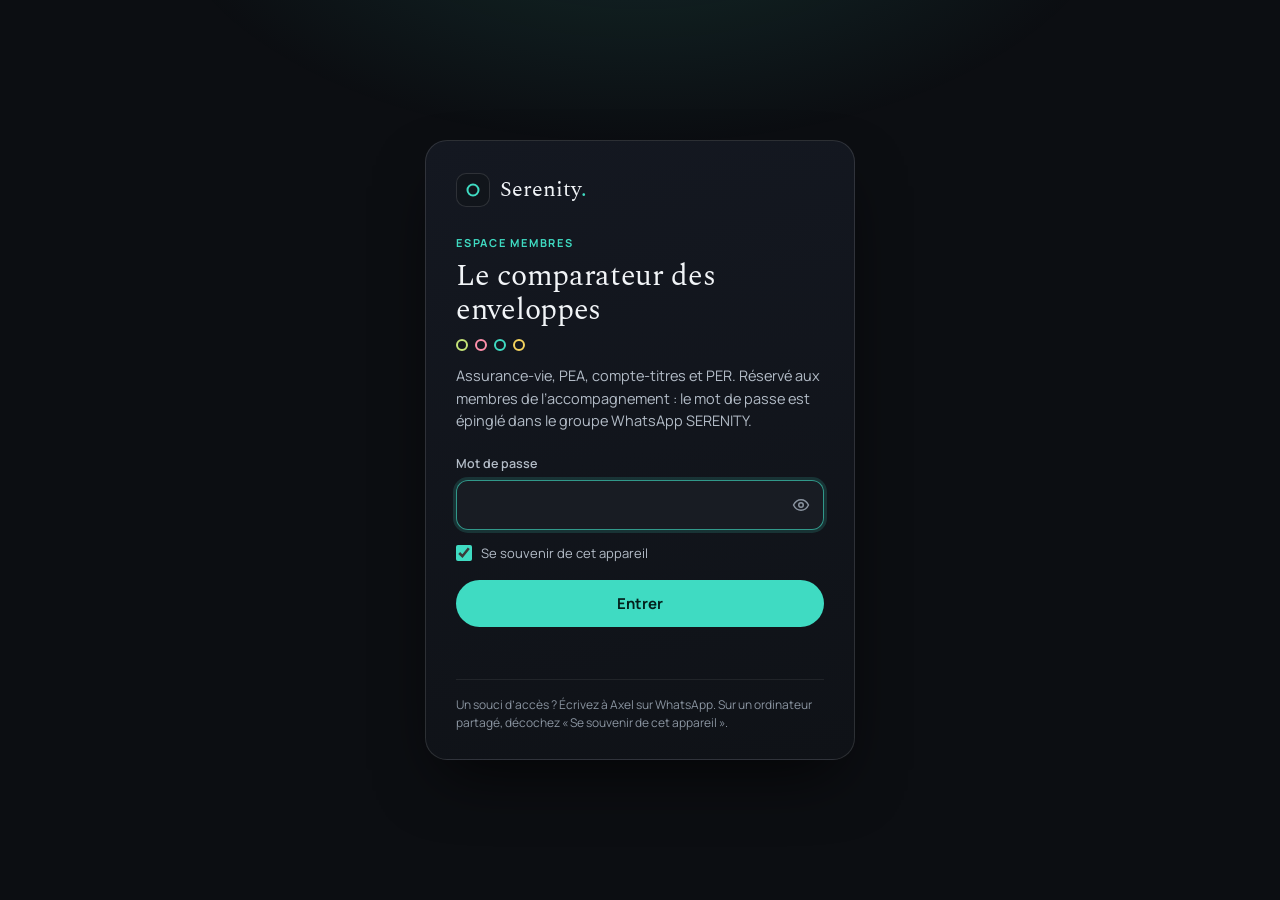
==== membres/index.html @ 097f5b49 "Ajoute l'espace membres : comparateur des enveloppes chiffré - Page /membres/ : comparateur AV, PEA," ====
<!DOCTYPE html>
<html lang="fr">
<head>
<meta charset="utf-8">
<meta name="viewport" content="width=device-width, initial-scale=1, viewport-fit=cover">
<meta name="robots" content="noindex, nofollow">
<meta name="referrer" content="no-referrer">
<title>Espace membres SERENITY</title>
<link rel="preconnect" href="https://fonts.googleapis.com">
<link rel="preconnect" href="https://fonts.gstatic.com" crossorigin>
<link rel="stylesheet" href="https://fonts.googleapis.com/css2?family=Spectral:wght@300;400&family=Manrope:wght@500;600;700&display=swap">
<style>
*{box-sizing:border-box}
html,body{margin:0}
body{background:#0C0E12;color:#F1F4F7;font-family:'Manrope',system-ui,-apple-system,'Segoe UI',sans-serif;-webkit-font-smoothing:antialiased;min-height:100vh;display:grid;place-items:center;padding:24px 16px;color-scheme:dark}
body::before{content:"";position:fixed;inset:0;pointer-events:none;background:radial-gradient(700px 380px at 50% -120px,rgba(63,219,194,.14),transparent 70%)}
.gate{position:relative;width:100%;max-width:430px;background:linear-gradient(168deg,#141821,#0f1217);border:1px solid rgba(255,255,255,.12);border-radius:22px;padding:32px 30px 26px;box-shadow:0 28px 64px -18px rgba(0,0,0,.72)}
.brand{display:flex;align-items:center;gap:10px;margin-bottom:28px}
.mark{width:34px;height:34px;border-radius:10px;border:1px solid rgba(255,255,255,.12);background:#11151b;display:grid;place-items:center}
.word{font-family:'Spectral',Georgia,serif;font-size:22px;line-height:1}
.word i{font-style:normal;color:#3FDBC2}
.eyebrow{font-size:11px;letter-spacing:.16em;text-transform:uppercase;color:#3FDBC2;font-weight:700;margin:0}
h1{font-family:'Spectral',Georgia,serif;font-weight:400;font-size:30px;line-height:1.12;margin:10px 0 12px;letter-spacing:-.01em}
.rings{display:flex;gap:7px;margin:0 0 14px}
.rings span{width:12px;height:12px;border-radius:50%;border:2.5px solid var(--c)}
.lead{color:#B3BCC7;font-size:14.5px;line-height:1.55;margin:0 0 22px}
label.l{display:block;font-size:12.5px;font-weight:600;color:#B3BCC7;margin-bottom:8px}
.field{display:flex;align-items:center;background:#181C23;border:1px solid rgba(255,255,255,.14);border-radius:12px;transition:border-color .2s}
.field:focus-within{border-color:rgba(63,219,194,.65);outline:3px solid rgba(63,219,194,.16)}
.field input{flex:1;min-width:0;background:transparent;border:0;outline:0;color:#F1F4F7;font:inherit;font-size:16px;padding:13px 14px}
.eye{background:transparent;border:0;color:#8A94A0;padding:0 13px;cursor:pointer;height:46px;display:grid;place-items:center}
.eye:hover{color:#F1F4F7}
.remember{display:flex;align-items:center;gap:9px;font-size:13px;color:#B3BCC7;margin:14px 0 18px;cursor:pointer}
.remember input{width:16px;height:16px;accent-color:#3FDBC2;margin:0}
.go{width:100%;border:0;border-radius:999px;padding:13px 18px;background:#3FDBC2;color:#04201C;font:inherit;font-weight:700;font-size:15px;cursor:pointer;transition:background .2s}
.go:hover{background:#5FE9D2}
.go[disabled]{opacity:.7;cursor:progress}
.msg{min-height:20px;margin:12px 0 0;font-size:13px;line-height:1.45;color:#E8A24D}
.foot{margin:20px 0 0;padding-top:16px;border-top:1px solid rgba(255,255,255,.07);font-size:12px;color:#8A94A0;line-height:1.55}
.checking .gate{visibility:hidden}
:focus-visible{outline:2px solid #3FDBC2;outline-offset:2px}
</style>
</head>
<body class="checking">
<main class="gate">
  <div class="brand">
    <span class="mark" aria-hidden="true"><svg width="16" height="16" viewBox="0 0 16 16"><circle cx="8" cy="8" r="5.5" fill="none" stroke="#3FDBC2" stroke-width="2"/></svg></span>
    <span class="word">Serenity<i>.</i></span>
  </div>
  <p class="eyebrow">Espace membres</p>
  <h1>Le comparateur des enveloppes</h1>
  <div class="rings" aria-hidden="true"><span style="--c:#C5E478"></span><span style="--c:#FF8FAB"></span><span style="--c:#3FDBC2"></span><span style="--c:#F4D35E"></span></div>
  <p class="lead">Assurance-vie, PEA, compte-titres et PER. Réservé aux membres de l’accompagnement : le mot de passe est épinglé dans le groupe WhatsApp SERENITY.</p>
  <form id="f" autocomplete="on">
    <label class="l" for="pw">Mot de passe</label>
    <div class="field">
      <input id="pw" name="password" type="password" autocomplete="current-password" autocapitalize="none" autocorrect="off" spellcheck="false" required>
      <button class="eye" type="button" id="eye" aria-label="Afficher le mot de passe" aria-pressed="false">
        <svg viewBox="0 0 24 24" width="18" height="18" fill="none" stroke="currentColor" stroke-width="2" stroke-linecap="round" stroke-linejoin="round" aria-hidden="true"><path d="M2 12s3.5-7 10-7 10 7 10 7-3.5 7-10 7S2 12 2 12z"/><circle cx="12" cy="12" r="3"/></svg>
      </button>
    </div>
    <label class="remember"><input type="checkbox" id="rm" checked> Se souvenir de cet appareil</label>
    <button class="go" type="submit" id="go">Entrer</button>
    <p class="msg" id="msg" role="alert"></p>
  </form>
  <p class="foot">Un souci d’accès ? Écrivez à Axel sur WhatsApp. Sur un ordinateur partagé, décochez « Se souvenir de cet appareil ».</p>
</main>
<noscript><p style="position:fixed;bottom:16px;left:0;right:0;text-align:center;color:#E8A24D">JavaScript est nécessaire pour ouvrir l’espace membres.</p></noscript>
<script>
(function(){
  'use strict';
  var P = {"v":1,"iter":600000,"sel":"5DaAMk8aO4uCCkvEJFA7iA==","iv":"RB2NqTDKgsDkIyezCPJ0jA==","ct":"RuHSq4WbTptw+eWfWsAK11d0Euup6Oir4bk/Sxf/VLcr569aPmB0bTHd2XBgs4OvqSt5zE6EOWfti2SpskV2uwPy6XHOoOa1xtPbBT3K4w5jRVbJaffzIB7228fhu2pF5ziCXZxakfgEfwG1X6KzpAgzXUJ4dYA3MFj4ZUPvCZHgn/JTZsesyW5kzti2YqrEf8umUwm61n+XqA8tCNPA5R8lfz+fCI1l4+9lE3WyNEuuyAm7S0EfkT+f455DXMNYPLo63+kWxil/09F3XChFRFMsREwcWwasTymoRhZ3auqNKNyz2Uu+r6LI8agUHpbWjQ4ArXUskELGFyNOc+mWCzDxUSzviYsg1qlKXr+VkiLE9rsAEIcRaF+VYJTqs6DrRvDAgMzzcFRrsV9oAA88ZMTLwks/N1Oo3NFgdci/8XRIOXfNhG7+Z/U6SISjkKy3/aUDJ8sjnmTkhJ570wtw9iDfu7XZxTBrkju84RMmN/rpd153l09yu7Xu/Kz4hAXe3QUqAxGlYpdDj0CpnS3Yd0510wrtRC9ly7MP7p6qdB7A8ecuyLqRE/LO/eu3kGCo7sVwFyNxPi8xhfshIbW56Sl/9ROB5BDmNVCnRqvsm67ctvEqTeJtyt6K48dfPzTK/WAlfhsHXu4N94kOWgJEAtYy/d8+jJi2xX7CLUilGt4S2TVPgq5olpx0JV1vqmFJnDd+K/OQvmlEfSVyF+eAO5PlD/VzpwY7dC74aux9ZN7c+luD76SPn59c357A7HShBZl64f9GVuE0rEFw3y0dkcX/DYhTq0HQKNHR9C+ftGMigTDj1hiW8ytL7tURtTwzaAEuZ7d78pViU29aIYYmLu9DZxqGxZG3Sltv/x6+FDzxM8ztuFe6YchbVoRmo1b7OYLitS73cvh/vsO2sPAwiprM9iFcRU/OThHfAZVX8pX013+anWOHMRMWfeq477flP+wvo0NmyIuZLm/+O//n7KxJU3dJYw3C/+O4h3UxMUuHrLd5JfO0VGlhEo9E7HzzcaT8DLoKtTyIKZyP4vyBmxYwuZXIgWHplJ/phIlMy9fZJigA9GdxjL1bBTP+Ecv3WvE1o26yUI2xFzrzTCE2nWrNpRMxn263sI4cvmhXt9lKnxQRQ5Cdhk+UOzp3VFYm+BP0ukm1x+j3d5LCRwxqB4byZKcHI0AQczkBXCBTk2sbnbZBAS1bdNvgkhvj9qbiI+nROwDIJ8K7slV0cQL1orq//oMoNxsYA0ZZKMFt7reN2bdPbfT+7G4+YBKN0d/uUQ2rT3CIgc8L/OV6r0KxqJl6beN3qUg9LQ1JGP4VStmUrMlrlMxrwi0jqOVPTFvDGfl3vJyo4aEexE9pC5ZcoAnWChZhzKBF3NyKWDxcH45QmBvQ33B/kzWxgMVIzezUYjC1nkRoYnNTKkSerL9/IK3eQDhGcss/8sVuPTVGP8nnUBVTUXVfj0nDQys7lAP/zXst/jE3VcYwsHil6gppqcHZuXe+uXo9e6fqwwmH2yLmYea47OhfCqxdk1urJ7iOl4mT8irdeJlK/adxFTWkhZcpvXhZ0H5JxdCXC6KvsEBhSiCo5FAcMG1YY7ZN7FQQUZcU01Z3hkX0ma1ahe/s6RzlMy+jkf6peJ9CbM2/[base64]/Kh6J0REZQdjqgsD0WWB4B85N74TGIlNW6+1S9zJ94M1t/briAUVW0Nwguu9jFQJofdThszf7IV5TWmwpc2+s2uQyvLhZ9hkXalVEEa7BDivJYTtpChlHX6EkjvRkYUeLB8xhkOXcHI8ANQAZGMCK142G6guChxrHzX7HORwumSJ6sVbddFVOeR2R1k9Mu4jP2uDojGKaT5iZVxAIShBDUbFi8hHVIEvzAPCOjQnL/pOnadBygMPcv11uIhLZq3lfyMugd1tDQKR1MJEsZRhAq7mw96f+qNYuWuWBYvhVBOqwWW8GK82/M79T7fGc+bC7RSk+fCdtHckJ8JtJuTdAmaKeIahJQkZl6yFG86UO86HmbDrIYoySWmV0xv1VPDAydYRIukICYsA93NeFzeVC6A/bhHPgBmGKO/VdiVrK/F8F5YMSXydgmkw6lHGJToQr9N7H2ub62XaNNXFW4+eRPnOs9HFZ3EL6hVNrrQe8EpqYniomQ2tx/aVRCdaX5PjdONAnw27bCcEV5gygjlRT3ahy9PKaXkFF8V8MbRkl17CqbfVr3L71uQ5CFWehimthZuwjUKt6zupdQVeM3vZD6jyWqudJbM0wTo767nbjh1/QG0Aj/PCzY00YfIdSvImcmXMY8EM4F6NSdfUQiHp2p0Ohx1gSqJewZYlZh18BltCLxX0CFMpA+zG0LJh75vE9D+Ov4BLT60yaKFj89FnqJpWiu1OhZvVM+hU18+8jZiUTR9kh8h7s3p+k33CT4XV/cJZGzy+p3C1QCmvtP8a+g0b5E6kdJeoq8MHDoEuz9vpVIOXf36aQVbewrsROs1+zTihQQ+ef1bQyI5zXRRyZYVgUeaCbZA88QE22oDP97zTHgUT1SjlyCHY8fsrTZI0pQwgPlAwDyw/BtMxTdl3HyL6IGGeamk+rTu5ASmuHd6GZFdPfvHB7KdXrNSTjb5zRu9jieDnend3y9pT+w1BaD3RRQ0BqOCFGPsrVIlMjHQfM0/92iXLA6CxxQClIAO3gEBOfsQ48bfVFd0+31CLjBSTyPaxthLGm5F82JYE7JE9nxKEIf8MMC435dIUDYreHXWYOWUgKLRFsorg+xaZOuOkcASR4uLWkvTQNHIWCunetewyR2gFGA8vSW4xO3/uXkbOpvfUB9wdSo72pG9oTQat1cT+bZFPgSp8xwtN3gjYWXlZ6oHdNjUcgbRnf3iuGWnwAxh1d/yGv8TRbKWPpYkGO6hAGORvfoe1RzrCYsYk6zZHrJH05zYpY3SjBj81P/VLXOep6YItA/[base64]/OVXm3e3xBgAb0A+LyFZazJFMmw/JC5/uBMcQgFiXGQTvRhz1tmnJPslPDp/JENVWrgh0y7/ciGae2r3a6W0MaL24Dqxx4mG4e9cQ+h0f+Q3znn5mVdXUH3VpJqcBYcrIyLCWXRHz4z4bG/8eA4IOluW2YUgiur6bxy2lifqOSvKP1msZp2jmErnRddnoMxzx8gr/n+/35Qae/4DXCEdLyoOJg9bcTUsR6e2e3HH53AjC251ZdowhzFSj5o5duddAye442vWg+LZWZ/XaJ6WAQUPEWAFgLXEe+h0T+9JVnTglpdeVZr7zkwhZSQdtbFfEBgAi4UOyAzjKzqCiVHjU9wi/[base64]/ys+HWbS2PjmtF+9v9V0IzLbdjXKKOly0iZ4CN2ZN+A2zUPJDS65to7QHKzMgJ1DHimw3ug4KGLQ6Hl2xBfcBcEQEZWK5auTfBh1FhqK9kC7j7K7xZSL6sENPMXdCdHgyqHdvmUP6No+6YI9mVTCTXITpuFp2/h7kzLNEoYOb/Da+2sA6Mzm1AxbnXU0f/[base64]/29GZVTrnNbuwKG7N716MgXOYroXKo7lQqxVSLzfwCHCuuenls/dCb8tB385rVN/TfxzbPuyOcMWn09Hj+sEcx8JF38LAfjdk0ZhjDGzE7CrHIeI3PAnGCWlZ7Sd2n9f6RgA6NSt/TgL0KhziBGHlEYF5RqIFpfTzHWcr3ZZ71iFFhF6fTz7eLnz9IZF40XQZLXYUBmsSshBZBpQK7q6jhydZL4LWG345yfDgAad63445P3LBzIwzvZ5jX+zHRwfMcO37N+7kraInFZIgv5znc06i84kL2TiiYZBordOTtfEVHAJMCoYt9baBZn9xKYsny/XrxfAHvswb0SrzYupwi+AWdvRtpT7Va/[base64]/Qv8pfZyCxWo8ekOPxKs+wJx/ySmYMNvSH8hmZqap3wWI1lYsUAAEtlIX8i23CDTJCkAYKplFfqZ4LtSy03gsTbaaf5V6xsYVnUgS9O8Gjzwb5q07Nj2NMxUNTGuDr5uwu6tXUoSEa88zayv4zHkjX3DvvGPDseYzimT0Rqm/wn6tKLlxV1KiY1ZIZxYInE6LITS16Cbh1kRMjlWbcM8y1/1q/90rVdhMcDKd+GVy5CBbEDgGdbJquJNI6Kj2LmuwjkmYjzw7ukuFJnf9Tc3HgFZSJeYYdsgX+3iGDn+INoRDTeHQBYkHO+uQH25/cy3jAfIocE40t6bgl9W1VoL4uvMYWnBX2C700qLVaJ0xAw1NHKndB4xqgQmejMzQxzgK0cs9qvadZcOe9qfTn31g3IxZOvBOeF0DejwStNc5+tmeDLSDQgCd+cz+5iJI9ZCZQgjpbUWGwr/QT0NyNAqUgmi4u7FyPP6RLL/lqbSpk0IwAUzvuMBjn4R0W+X0q4xNtvWVdwgss2k7WO2cNyglt/xVAKkFHehkPvNNzwp5NUXwrDePnPGhMBCT9TdQn0T3HsNEIm0xmdj7jgskmSOV2DjzBtDU0qo/872aOwH1RfeZpxhXXXukgDsmukNAosmKAZOUL9t9Bc69W7kDs0tWRi+0Is/EG9EHmEIcxOMHCkCxxsnknTOQ7elIcyfVSGCfdVJC/9kiKdFyzuvP6ppeqvJqjVh05HgYMaBqe1RSmoISk4nYx3FSkPjBYCSb+lMTcFZlS/cRSxEce3EfwS4Ouj4emqWjjtgf7rofqa6hXeCWKueaQwilh8u7izP0WE0AQx21cHb5PBw0rHQfS3+eJDcMMYCxwXp5Ft5xyGIITCceuk7aTmcOOswaQTU1tp2isUuG7nPJZ+kyPtE7BOUmxL2F/o9q2mZ6ot0C6SBiBKsBQ1flZeJRODcgeLE6ysoe5cOtRIXHHOGYfB8p4zgyTsERdG2Yxxj1KtJjCgkh8IRv6lwWzY8FB0QyeTxZAGre92wLMXV2Hob/D9skYug80QLyMqRl3hW6TMVVW+PJyihNYwHQho+fmYeJOOCWbOXMMHqRBzgxAwa6NRRZ8Jbe/O8KsJUvCYVxaBAZG1UzByAvucogSdrMSWzJYPX9FTpZPoMqpFn1L1yeUCe3SjLGwB5y3kD3Un1gXsMLvxy6jd+a2+3A1OVIExaHSvA4zaAmT/mCB5frGwTCt/Nqm11oEJBoFxyfJb+OgD2owuc2Udub9MriumGbPYFDiYU7WO4iqqSSQnz5BFINfn3LtPiYbkueH1nr2rMZLyBz7M2jOzlhzAKk8rpAe9e810afU/YoNSz1Fp4xeJZU8hgtriPxIyZqMb321NkcOAq3dHOjEeh+3gIx/eoaLyom0lHIJR8UrNIvP9rBY9MRn0hvbsTSvi4Xb+hEfnaBhkoJF97iChzGKidTSErujsBKhMWr9vw+PhvovVCY+wIxlBZm91wfWVUToDuOC+PgQ7jlS6iu76jPXkaWI1kjKpDniekrvL6+mICcoenvh3fNkgeTf/poLEP4J4b9pYfojUSYhvfWtf0OsIu+BXYgMrU9ERa69Nme8qr6E4MqVF4zUM/4QgQ/yttQDCov6ejAD4E/Pm2IS+bjkFXd+In6sWvQGoVbHDki9QD6EUCkpg8oYxaws3UYnAqKBUyM0KDg29uqvylk/bJBb2m8S+cARjufsJsGAfZrAoIJCWWgqEkYgn8PB5gp9dLL0YYsf7DgfmDcq9EHaRdGq8sCMUxSVcwlffLjL1HHyCTr9KrycesV9LDV/4x0CAxYQwf+2caxih1i5h6r9pQfiPJGAa5sWP5QRgkOJgDfw1QqTCEbJbiGVBgBHHYO/zw2FgPIbL4gIrW5iEcBhRDnRXDXdaVY6i4t0DbBAB4r04UqnwEN/38IJjxpWhbLxmkm3WP1ByzV6GCE2/0r+aeI8LYfmpHN1wJB03OL31uf8lwVHYpybaaoCn9b7Og4Bwxil2ROSIG+8Nwbx75Pr0dpba4/QA9oZa/EtVeIVRoZYI5caoL6c4JZNHnSRjQ4ln1psGwlVJmTUbdPfmVri59Y6KUH//G4JI2FvQD/[base64]/wNoC3OSjP1inuAk8vLMVDCGKBSma6V57P/nyu6tItdSKPvwioWLeyQ9MuNAmiwM/0ejqvBArQB0q6hf0rL3V1hqKJNuAdKLnLtKUjS9cXPo9b1lXvABzLyfVKwLCFUrt0wHIp5Iu341ESqAqh42EZwvAbGyy4Ld8Rhmv8OKwF4IjH4wAqnCXMuyZvI5POo0QEQqQDXnLZ1jaLn/GYsGRnNoOK0UhFxHECbLWFO7XYlKXN2oejVLonRk8t/aL8m5rjXshRxaEge0WU3Qumta+cp0+bj8FjFTKUR/JDKQxr7TTrItIPRC1sqW4rG4Kzu267dhlq9yXd/yx4ZULgjqPFV0007dO4t2KW6Ihdbby0t9hSYAp6K+CUPogL2EPDohQcIzFGV0b9w4WyMGD2EOZC0vgjHTdDfCJpkU2FxMfHfmnUN1I/96hu7ZgCePi6ad/[base64]/9gUtly4lMk/2RtENK9flg0Zue1+79EmZXcc5r9X8EW6vhWZ8OsooSOMOGNowxwwd3jM102U8x0l9D6+KxwDUCOhMir5nNvRVBaB1jx345klPshTFafrJru0PadVEcfjhn9jOjwwm4D52KdOl2+zJQ9xs4N/hPUr5WFfuNmvYgdBQ+Q8encyEU5luGS+LvTO9DBDiUKjyL3PI5a+4pKCEcWT8LkWOIMdeuOqQoKP+PaLxCnNr98LBXCZt32VaN9/Pqj0vIELVW3eFVw8G8M2UErQ/lBE4vI+tnD6leuPYorMnd0ujphdrhj5IpV3WemtnmwZOJe2zxL/9UpRB8daRvkOf1NH7UtL7aNWzfE1gdtMCAujaqf6/YX9T5puYIcMWh76mhern/yIvkJTEDtyw7A+ZFzcW6A1jC8hCbFEMJDLXLIgQ4s91+2iGD+qZKNTXAQhS070vpFw9CYADw46qBAwSo2pXMcsNYAKpwbzkf0udb+8asQ7kJcxhYAcFZ/Pe4rnSG80+rlIR/FzDroNMiXhyiKwNvc71OJ4j33NzzRSWqv3odFuvxeP0ezofRZYIEns7hkOjfr4Wn4aSq9tvlLNpmDOSHt8KqQRj1H97Icdog1+BJzgm0gM8d5RvXmMevZARuRKFhK8Y90R/zrK6/Gm9eOoUFIWms2hITjKnKfB4CCTToNWLYcPyQ8cyRI05oZ9zfqjjgSOtt5lkNIseyeh+Wxs4WUvLlearIapOE5GdC616TwfWViSFspzvaRFzV6myFusynHXrPCYYo4DullP4/o3rWMARObFeTUceaKG0GBnfSO4Exi3Ahvhc96szwplgn1vJxUgx0rUObWQEJhgPxuCoQFq3PSVMUkFFxLwCIWpTlIWpnAJAEYXYbuXryjPAGeZS114CGZ7Bpu9ErlOxkopDB/8pCx4wbgIvct9w/Tu96eu20/1t4KgjskgDkdtYBXAhb+2fZmjNJ7BSy1vlIrIVQ3NC9CMHME4u0fTwycK+i1yHB9XNMHBtTfurA0Yq0hR+XoDhaUWcTU0GSOjtNaiR/TIQK9s9kwYCOjuWQV6e/IaJ7//fIN+SGHDccm5fmSosfRPKr6iJdv4MfIoKqFqerFkzISNmxig4sRwtNQwjvvUiRPZ/cn30buBL31UsgEJouFzltnItOJy2ndlnhX01exvqV7BtWZe3Y+yDouHHv+fDTHFc0LoRASkxoI/Kdsr5cEos7E/l48PfeflEGKUEBbbLY/TP3kxt9kO7o7ZKKaKp9wVYUhw/oqkXIbYXDwdmWqKm4B8iCjtUJFGN9Tu4qhbFkOePEUbhVrHtwWQHwjtBZKP35e/a+n0BvpAqBP78uXUDsQovegN7cevcrLFQwg+yabkZxkdDaSIYWE3U5SlTFx3MUjp8ivInKmRezV4+h2OCLc1X4LXsranLjpatuTpcYLjTlLavA/XFBym6wVhTrzXwQuAp8dUp8DLhTiFWzOyFLg9ktUIJE1KOmUM8DzqJUwDt2E81YqF3Lo9qyd19DmGzKO8UObqUIheCM9nmBWEiy4/ifaoD0oyLtuaivqmsrnJyEamTliHj+r4WeJ0jZrctXDC71F/yHj2H6gvIbm+edBKidC9h9PHL/bHIWRZDWlk4j2Mq+StWRYyV1ZgNE4zJKPomq/PjIoDQEQvgcRCPUEU9kZi/DlPSETE0c0atMy1pmdNnf6wDu7sDjm/EF20e2HmWW9hs7/z1xfmQBMx0RXMuUXjvi/Zr5VMt7NPx1TKMOWN9BNYgbT2p/P8/75poLY6DkJIIs/p92z65V7IehGYbjTWhDRDPYlbuVQBy/25ut7+xvsC5rOijhLuGocGdBzLvQU5EFXCTKkbgMtFYHepvyHLAkTT6e3XEAKGdMTVF3ceG7EI2hNuYYTkN1SGCI7s2GN/ffwyiFledwKFBg6/XIEGQ1W012i6vFS74FDwi9TUcvKiVE03nQdipD32YMrM8yVQ39bkENG58n2D9eCyd/d4pIJDb2uh1a+L2SsahEAG6TaKa60eUXSWMJanbzbJ31Il9sT0GELEdMIGvFuL9U8HEFm2X38vvEuMMcGuD4sgswNSXpxS9ZNgxmN+2KBtacq5vsJFchawh1Hn92n/AKrYRbS9Ts1gpfDVi6eQ3ARjfxuQsayyguDx/od2d8MHDuRTB8EtyD0U6siAYvr8RUHpXVhknGjztxpfDJN+0RyahkNkLCYHsdQefklwCQfZIaq7k7P/8Z+/50U7pnEs+ryGExeWVt5LLUs3W1erYtaQdd0nd/dkQfTur9+vAfiCpMIvpq2jwWhz+BWG4Zp0BXnm9Cl+XTstBJpTF32ipOVqeq4xrK5Oq61/Vq39sZKb+21mRae2i6cOq8gbolgqsKmbRt94+0YFfUDlV/ZmeKHpkPyRYZb/nMab3qM/HGuIAZk+Io9Tq0HyHZ2pDSRs9/S9iiOKRP9+37cLwapeknmlNBEcvZU0mdZZKTvxSPF7zGUFUelsUKFpzkrRWG6l88L7la6GpcJNwpwSz9lRw0PI+e9EvO9XskIEvlDsJqwyUYxbx3qi2TMZO/srSp+wblztQ2Dmna+2xpvUqtI+36ioL88jTeSw5tyKfobW/Njd8T5V399O/zjMCMei/KDk8vtMIpYmBZ6CnEbtzUKFdoUJY+F6Zzm2eD/mIopZkEmw7jCDlmUKAxGn28ZEE3ineSb+GaEHX+aCz39SxE3KUdvi7NGURaZ0Acwxo+89QSLPb/[base64]/wEXNyWsEiXua3FzUC4zErzUHBz08pd0Mw0dTls65BnV/YaV0cYcBIGngctmxHuV/287cxTxgb1qnP9cynNQeL+4lhT3q5iLqFuzGE35b5oFypGEY0lbDlfOhJcFX1c2crGRSjNXIHjc7vuAgQi2qmdwcfWqQnuIKZyzsCujCkPUtDsB7c+LxGejorohoVfGzuZuYsU1+vAuvgCGwPgoX3VaPsWApNL+/YvdkUtO+EAzULjZdbKPDkDGmYEpceckhGgNkFdJg7f7AHqESUdBTs3YI5QeeHpOal7ctZ2CpA3/lLTs276ObuSDxu/LW8PP3m6t62FPD4/uCV4WBq/w8GKqbi1oabMITJBoxH6NjD7LwznYnCCLzDIG1z4vCsLfpnOFT/fgxCTWH1X8g7lAiog09haVT8Hdr7sUWCnCgGn4OeJl3vP/m/PQYrBKdTa3A32f/[base64]/gobXwy/4OUrVUqF3BqziSqac6d+MyJ2c8jhZMvnD+sZZeOR1NKXE8gepQTbCCkvfvDATTAyLzXHDj+zv3uvF/AT6Batnye4KLYTUiia+JlmoFreZbILD0PUk/gCL61q82pmU8uCFVBq3Pfwh2jmhJWnHgnUryY9F8Rmc4FXhCrE+ve05PGYReyYsSmG4FuakdovcFBYfJyE7NUC8w5LX0xP8M6TpZVFOLYLvBzO7MntTlbmpCvt/guGyQSz+2xSameb3S3j2J4P84x6GW7gTX9te2hvHKEubYcAiPimoR0k71LLRv8qPnvMmE3mp6es4w+GL8EhE20oxk8FzJim45BN6A28PszA/gSVyR1mZOrGn2mgTU/FhJ7NqmofSbGSDUJW5XMNjGfwEnh1aFiIF1E6ekuYWXlRmTtMUP+R3pN0nwU5MTG/Vef1qQPUV1PnSeBD2lcwATslgC3NohsviVcV5nBPO/[base64]/tWOT44FPanhsE/lWXEsoSVpOAcugExRFLvtTxyVZGKW6HNw30f0qLnalxDr3x2NsS4fFisfCw9FJd8pxBnTSO0lKfhnhMGO8AcKDPPNroUQT3zl6766lLOIUEXKgYEODpGVq/QE0U9Y3BKbhgdmOtyWXE8j0J84ObueP75dz2m5K1bRmpKDOxwSOkPNCNTVYczKsleUbQXdrOECecQqF5GqfILFA5IQO0QyLXPJ/OdXIGoQcVruKGJ8ldcXN3XtPNzCkw1qUwgDl/Ah5HBHuOxk9n0KwGym3Uc9XSAbN5UwA2T13JyWximShHQioce07189cpQEAXmGnVT3LC0wxoD9w11fgsnzeVp66yOMr+lqsWoWYQke8tfcO9v5AGa/Mch/YivP6MVCYZ9j3QvAahTPO1mS5++JO3O7+5cCSSBkZbeV04M2IcYWh+qspkuqclnuYkhmXmieo6THTIu/MJo/TAMTqYalrqLAlXCiFwa14y/6m4EcGKRNNQPzTX2BKmisQ9L3vbbrJ1tJunQVjRqFjgUBi+4gdlHKmmxK1hpIysR3yjpFelg7KeEsLEmN8ViVn2i0GndsKSqFPyVjmbhg8baJ4vOyuvCHalSKv/Ft3Y+4VUbm9ugE7PxYZ0TOoW5pyWjW59IDvX9r3mCSiXA8BAbUw07n4mO5lcqpfhVyhnctMRjgiTGvdKn6k0v4vPsQP1GnGO2DaWY4e5kOOYSgdXqhsOc8ElLhh3EGVo47E25//zdPtqUCswBbbjrvUareAl3QkSYtQ6NpaIX/[base64]/jh2GcRybug/9PvFXW9ucFKkAKopHNf7isPTcfTKU4EPF3UU9knPu3+bjc9BYHgeNHJUQ17VougjdTdfRdm+8ztQloMZaV98LsHFe4Tyj27ygIiIpPMtcykIAbCOsvRuVFxhH987ESb/P8J3XcbUIXcS0QruRC+ess18sHLDVlhNGGpFNAXQddjNU87TdEeFWbHKF287zPgf6hxqgCIz3RWfJ+nG/CjDMgokdNxBoAKxg8a9yA9ecy6F6jXxYNesA4/q/pfCat+o/IZ0fCJEtC3V0U79ihtA4pcOUwHydvJSxHzjExx9QxlD5OdwaJP5apPGSBQteLBsxfPwjiX25XB1kJJDLKB3PkWcSZXduY14Nkdr3j6pk1958uPgatrs45qi3SdgHvlJuE+pu+ma/nG9FxhKqoU6N0YXHRmrBPtX954fvmfkhG6frGOap42lRvufepwF0YMPhSTvSWS0AELVnN40EGG6GK9ODfnLRBv5uVRTDNlFBrZKpnDKHSGDFUVQkzWYUi7Uv/FEdq9KPcV34CX0v3n94ONJSxCO1DPxUXwj5HOu4JYV0jzIWRYqSuqzqOGrkZHfcr5u+EH9O9s+XFRrMh+vFEv+RZw0XJhBXpjRCm0j2IWjMeqjDHesYKNVEbUc50alEGzNoXsV6tbb/s1aKiVxo8DMD6UECwx7K+o8BUQJrvX+yXw1qOprB7CzGxctTZ6eS8bpwIiUXL60IdELr1J4EjvNBu4vTa+csg5tW6gdC7BsPNFb/[base64]/NET0t4KVjPVMvKXmMKAUBeRUhDqXaPvxCtu2lIF60Y6rNCpAmL7QWSHlfh7ABRmGWoK1WobtHxsSXO3udrWlbikqTNg+nccl9kRXvR0CzZCWfe+F4qP+Xeuh0zDgA4xvvNOtxBaC83MJZRujmfNvs4YOKikeHLAJZYi5rSK/rBQ0SrI8/[base64]/StfYfReMSUIG4es9yKnyeL8oyE4o7B6UlxSYRjiPHLdAuV9DA7rQSCoIi7dwDlgLTwj5Kox8zwWulEFjxV06+Qp6v6pFt9l/IipcZsrKZLlHmEF4qqR/Ru5ldRSYRzPLq4Xr3deJ0a8ZYYlYTQruakuZl7R6oSJt6QkTZpusSdGL5DS0+esxLZY/AGUZYI7zRktM3Ka+yL/[base64]/mH1Tw7S+UhSeSL6GEGft7JuWz9uvdq1VSa0sgbXOQX5RuQ5RDkpg560p7WspjOvG+hKxoKnTdhx1E+2JCzi5lmbhkYTt9l1Jz4T1K0QteiWWUZDByLB7u3R7Q/[base64]/x3rQsSpxBNO60bXz18iiBPAz6nsJsHU8uNNwtm/tU/t5TUgVJsRFd3IMNEOev2gSGd42GBBiX2bhZEgPJsleELp83J4PlLclwqdlPjHu0IndJ+A8U0tLPXGkCzg0BSOGFRB5m4fRsYi8qkDn78qXEncr2RIzVWnCG80cMzJ4eqCoK+KbZ55JsCY5KYCWBgQxp8e39xI9wHcy8ymKcIa234o2+urmBu9KNldseZfTQnefu//uRvSQS3dG3xkk0j1s2XxmqG76FuSJoiiDbzQD9dt5Gfs+0LKRrlActNkBjWbUNHt0ioZy6umdQ+V0wEdJVyz1K3ZiyvuN6WO36Zwv4YXm4rDJnJimQwwRSTIGn6OexuWz0udHYWk2JXe6iDLEk22un6x/3fXagQcrcdhZ67SoIQdaYBRk/bV278t9ok0k6zTGequsJdStYFbcqyzm4325kVG5fZX43O1mAnQ+Upq1gSNMT53G2P8P8FmnJ3aLVtPqatFJxWUsUEZE+Td9iNFxOLgQuTJgQOZSjhn8cwzp3JkIAeP2063VeeJQri4e8tvkkMir/LuCkAWn45eu5+0+L62KBZTsU7K8p4ovqnAkc+7LtFomwZaFNExfNXfA/8jMNXK0Wro4eicE6mPsy1sO/Teb//flrC5Fu7XzTW2D7cR+urP0crrDduwHErf8p1Yssiu86kgiNzEPUYpvUQEXAcmQZM07nfod5pV9JNHbFoNyq0zJ5C4+fADbrcmothga/3dTHmHumk7+NcvUtgBHB9wEdMO4RCPHA2Nd/5Io2Ar0qfTk73pbG0hGvXAT4GbooVGO3nZ2AA6wFiKFlw4/MNJaUFcWXp//yTCosPYGhWkp9X7wxqyRsOEjpMNzvBHzNhjV+AEz7EInrGLCnzHnmVYbHmMcY+0DPYi5VXf58dfG3Nd6vEbZLy+KjNoNQkVeIKNHDN0Y9jZ4QxPCoPCSEvlUpMH3Jo33pVqL+jzW7hPmSTV4WbJ/7C5soO7YbazjNBtF115sg79H2sAVUH1F2gOXgS7dwxyuGFttNLCJiyl59SLWcV9xcZL9PIJBvwLCrw4sqHTBHT7t5ec1O4qd6eEDyGi+SrKs2h/L+AN9+mKgZ9Y77pRKMdKTinixNOHwF+HyRIobkArv5DyaASoQAkTUvJxCYDjDMYmnF00stME80Bx5Iz1oitLXDdm/kwENym7gHw4kQSYI1J3Jt/H+4Aj43CTzQu5UQIWixQdfPsSRd4u6ndLn3Hui+twuZgoFvDE/x6u8Q6yOCB7V0EGHQ4otBXIRDW1Udyqj83eFlxmGWEJY7ftbeGGVuzDMj4Zr1SlUFoLlDNV+vCt2MR0ZU0dDLz6QOgc/acjFMSA8DNzBse9UeGsb1lQ7wvyLvlX/kSparn7/FlZ8VPfCg4GE3PPkPM89LoXDnm+Y+4ZitcVl8hgVOnMk+/HCLauhVVhAW7xf647ZAnFD7vosCl6TnBD7Q054h5d/aqd3vSJmWVIMhUSTTWs2bGKCU2SYwMizTmed3+CdBR4a+u+1MyPH81ISB2AjX7i6b4WnQi5urJXEDGYmGpbPr9dyJ/p425o3TVHPcYMocfYl/fjqITSCQQc081kRA6UzQx8lr2ZQUFMRtUa0Z1GvCVVQ84AosOMWYHdwfQAiRaaXxthuzywYIhaK2u/UfGWhrRN6/TXIL762EtWI2AfQlMCwvxhYT+lG9j2C5XBPpjwG/[base64]/+J+pUenO66pFspBL7yM+nqKblIrUXZBwXFKqdrx6qBEaViqbQIy0jWY0xKGbZ3/[base64]/xNgccne/vET7rLXKPj0sFdXYxmKR8dkbsZxBhqEGrTLsabFObHVoqcX9dcbWWZfaAhrJqsMiqKpU7ZU8YugOmyXj6te224iNEiWk+git0ba+BdayIxgz4NYXaAAaYE7f09THIwalQQ/lktlAC+5clz/ESZy8+pFZYop/N7YaAZmPNIomEI+c3HufVwwfrZFEpE5TnRSq7YYQphasjA6DVBVefSG855vrJ8uAe8olK9Cki3RLjM3yvElvmm6ku6laSlsifjZUEnYGuGkkk8KKUiqNiCJdBpcpE/NLvHkuOhioyb5Wgj4ZhSO12DqL+TXnZu60LeYe8gYrqhoSdXtiSbsHH2kyTNCvs0QmvxJ8/f6G6gik6HSYu9lSyB2i4PwObNkma64oz+nbIsbixTT3zC0SL4sPInJJhd/aOFmsEHbrYuCYhjrVaMil9O/Uj420kE5GSqfzURPhTPEtUFlbRZXUrs+IsxGAdIOLGx2d7S7TYS/OdigelsHRzf7y5KZ+9rAnVO5DcRiBGJSq0w3IrcPqVjmH8I4D2SIqz5nQYs3UtqO3/gL+msa7WNtrWRLdjVTEytg0enZDwgmFMEdP4HlDM+yCnEePgqmHLHw++nP/ZGYKMpY/4Xm4U/mG2Jm7qBUMsB5bsxxHUhy1gNhI0uNrb/ZVTDRRSOFU08R+LARgFpDoSlCfHjK8FsVGKQSH973f9Io5tVUoyhXBDKyXIsI6tje/AoRXEzOGvoqoHK7pGqOV3Twt22C12iu/2CSQkcjt/bkw9SwUwgUVcA4FPzRD5Uv5KqFLkhzS/[base64]/Rb6B7mYhMj0IsWwYpDVP5UcxbKJcpyZw5bnOUaebDBw/BU6jUIj/[base64]/95zloT4g2PfQpbFmcgrc0wSuRcv/vd2bbEvfWdOvlES3mNki0WlaJ19dLtlRAKdwAIRMkhC0j+VVAFlfXg09lEA/5Gp9oaD+xq1viYFCmZDU8lunsuvSGarkfK/xPKzpaqCSlR6vvVgroJIOX+Iu/qeRZNuc2VlMWzcSKCae5md/T+CkBEpG1Ko8LiF12/CHMdWc3BN1Y4uIsA94zwjJtdESQJcKIY2mABNQ78jvwZpzXuSnW53UAoHLgfcXrAR2ziPLSGXedA+w0HODAHkOV6R7VzR/qAUjFFEcLnJW1ZYzEDwAjBiELPqQn2IxrM7s7iL9rHyY/3irE+UHmAj5PrAMkzxGPjj93ZdlfxhEt7eP8enopGO3ZQwrhcKZjMDIv1uj7rFW04TWGIDIxpsXeSir0yVSnqZJIokaQwl7R6YBbV8sGbU4fUuK4yTE1Hi6kfS/++uYsjUMaL9c65r8v5Y3Z2thCN7eZaqbDP9rcWrzuLC3Hm9bZoeFkrhLu0CTs30zk7AJo9xiFGkLroVOChIJKQn1bgpcPYdbrtLEBMoXtnHO9adYA4iFmYG3mGa0THGaYo842i2sUyycQuuzbz7TiUcmTOFwdUrPyV3MoL24ErhsIDB4nO3OQEMnMsV/OtLEfe0Cjz1Zwk7WvDhbs5jyfa3T7J763Gzwa/BD7put0t0FXRWlO1WnydCW2kdMyDXTVo72pAWAcH7U2VX0AHosxiDqfXUcmekkk51tdDr/D2Yf2yS5DfP95o+PEO5ccrF3ZDkh2DbCNZqsNghQL9avuM+DNzFptmiG6mD+eGinUi/V0EqeI4NiZvj4I29N3OkdmBEYxgGXzpUvjtmfm/aBpS86tvRZz+9yympRDQWdtU/1SiylXYp+bvZfgGs/nnnROGrL05GkTr+/4zkhhgSikdKocvPDBoASRth27KySnoYd7pH+/kr9i9gW9NmQmvwGzJsE1IqEGXQ3Nl7VeQKHSxRgnEdhc5azPHTjOszSQJ5zLkSERvJ7C4/DJQxHHXuNVlwJ59HlutlQjJq+TVpO4J60zZfBF939q8683gz4xtSHL7ZAfIqedTZYIm0ubKOa3XxN2128XnIFjc6Ela83NB0SU0IfrjMf3I5DZ1+u2ThTYThUOrkxeivCMMQHhIaFobpmCwZ5tkOhsYxuDXzuV6ZVl522GwjJq1GdQgXPa5BW9s2/Z8OlplcpzAr/AtOOcmq2Eo1hUMooo7JP7jA93cj8uJ1/E3/jF6IebHbcP32q2JE+0HQLrPuoOUsQC5dXS0clRGxuvtkuRPJoOMEAmc6shRFlHNQVWF0x/HEUmuoxEE9GlCKvQLmY4fGfdNHPK6iLzpSdGoB6fhv3ygL6rzsfJjbvUn95F1BFim1pW95BlhxjOmOwglc+iB+nBHYsn/[base64]/XAPdRiSCvKojOwo3UsBkO/gKmi3K2mNI0ve8hZhxGN6BluzuKUGX03bjvwmv6vD5o1efdDnn341/vCxqe/xcdR65VnB1FIPs1sG9j8j97WRFFO5HNJXw/yOoWIihTDDf9kVpfd4gXbmbxf35npRb//3ED51KkyqIhmB4TA0FXNITniBPC/aa+5QOWFzdgp8oHHeuyAxwXmMmqzgkyUTNHp4BFRGGDxsoCH4gPco4NjvpyG1LPKi4MzneufKDYlTkPLIvdPiAzkVcTDqer/NaugJNcEilNIkzV6Y1qJeuMrw/Eny6G6/sgiktv/tbrY8JdvG+Ci18aT+Txv8UMIROIzwvI6SHLEsRDab9scpiZu53BpMB/uA1PkhhC1rgy3aN/b4VnF7+Z6IurRASVqX9FurtiAroMi3xALJFCoB8Dv9DRK8FSczo0Sy9h5L+r66LEnYWyttpYCB/SjziQDB1wkoswIDKDSTv0cQz1Pn1w1UKMJkUbIISixpVXdybI3fVyBDQ+3i6GQnJ/SAvZtHm7Qo7l516AYkzX8QPuDAltpEQTMzB2M1I1vNP8ba+kxrJJcJvcGyoQerN51eBieBM7QUH3t4fMnYOHQLST5S0CZ+AfRKJye5Bo0qNL20awrzPeJSrG7JcYLs1JQXTcdAXqoBkE/zTTlsQ4CQHw/IRgHMU0GvW5YG/fdALr2Xuq3KCeoN9/2+VDzPEBU+WiFiNUOw4e0GXcltntdbo47FbTAsQ+zTa0HWE8eukYG8koqLTSEtQpaJDEx8jtLuFW3IxzTsNDMe8bVMbCeROb5K160lwWomN4j4WMtfjb02Oj+ke/n/ywPKSev//yUgPhDh4rbBAIYfbc5y9G8Y+Sl3Oc0a7GCcv2OeuOpPzYOEUxReIFTPnQjBjIQY5KnMT5dvqAHaNHTLeA3OoK1asSZxiylTcuKaj5HQgB6OSTim78ccQcb3qIWfFlYxYcB9XgENf0lUwc7qS5+w6ttlcFAMNM3EUu4wMh3AlZzf6h4vMsDXHEA1ueNTr/jWNIe66S7ClqRKg0+1AXBy7ECeGK0EdESQPw2Cl3ywFdfMT46zEBaclUX/SGstBwzJAYC67gIBDfSWyKkTQD2N+UR+4R3iA0s+NefOIvBXsG+wJDp6bK23XsJBLCy8hi7qXVMNEkc0Yl13YxrVPJsATrYOyGWHJjFhCY3sfRRcHnSWqjGzAwbVsXWWFBu5rfi0p24wrAC4uh9WAlFZBDSmW4L6eQZngU9GZWuA171gEOQUZZQ1sRs9iuS+s3c/nO8oZoOJC8FEdosa9JZ2+A/NB7toMEdgTZt33XHh3vFgfraok2NEWYGxMduMd1NGKVrTTBQB0uJNieK+YnJeTk4ibbcIsoEa7sOlAxTTOku10sbKG8EjWSzQT9A1+jtcU9dH/A4z/lPzwBTkEm0kzpQ5USgrS3JtzI8yn8jkiKuls59KhhQ6mjC37ikP8vbpInfpUXM3gS362MG8plG4KdMXyRhz+K3wuHrt++C7SK7gqG0cmijT9ByP6QUDsvJtq2XIJuofzV7HOOksySvvwijVaA99YbPWPot1jJYQusbP82C93rK8mbPeFdc3Z/8I0sNGO4rRXmLfT+293EELO5hhplSqps6qXiYz+BSjDmF+2nO8RtaXANU5FjjPc1oFn2FcbT7FEnzkJIhJk+sd0WNtwx/d8Zl4j3iRnBx/58/hVIB2mAbZYu1CgwI40cEVDXb28NQejwt/qFkLvxfmZvsZ3MYRIl87562lSFmY6ODmaM5Zkkxt3bQQJo7h77t1nQKcPZippF7acwZqkjkWKpJF9ADclUwq2ximaPj7OfQcpjiV83hPVk2hFXRxmAtrJTzZA3dlXh/rS22B62wCbAqlkcpI2SSR3unpk6DRjeoNx/FxZ+go2Plx5kaqXvqqGfSxeQ/2uTTsXqB3QTFM5Aqpp7swAjGJ4VMy9hrZTELaWKzFwumgNGPAWVM+MN9n2iZmp8u2GsugFYIWGqk4VdMrTwLhjY46V660Iao5XZjZwBNGuEgG5EBXRCQZPi4QdphFJbfHK+JcBSbERhStW3sxClnGw9kuuqUxyx0QLedJ0vEMD8C3HKK0VgwR/gbJ/Qf21YQ6a0ZxmXhMCmkjzt4pqfg2hyi+FfH1gqu+aEpiN31+OnJiyn3jdveG99U5pQ9i2gNCMf/[base64]/dyjC5F669wiU8NZFmrJ9pddPltKgE6wdWd8BkzLbC4FYM1RcXHWrHQ6XSJy1Mczk+L3/eWZoDBGf1ZYI/nqWZ2Q+apGIlCoJIryJsvZxJ6ya03SHtSDIvIAWJDTKMn+lZQOjQ+bbxWGMzeiU26Qhy6RAVVVyw0EWnp7OOgMz22RLkf5mp02gnda2RbFQ3y3/5nL30W1wGQbwyYs629iU3ZVt2K3gFI8oIgXPReZuxfi/iqMHoFQs9zyzPT+JBHNVk6A2enD9ctzXyk3fmY1fRLtEPG8RNLt1LcBrii/AAt096xQM5e12D5LW/pkLcmSYPkxJKWBJV+uCuSml2cdGnjmFRkskTNZR1SWZBQvz+czty9rRAvMBMCHINTQ0AsaYuZVyE3sssogbKQ2gzJVOW8yxw9DbEsklRM81wMlXbaH9K02IjufK9LIEbbdoM6P0Z316GzAQTONHdSjU1IU525YEtRLV/FCmtE7At5mYiIB4oHZBCfNwvKZVAqeRL/Oa2Bezq1pGTV3qfzgxYdis6I92sp2YdUhYl8qd5OjuQ99FFRNZUeu0iHUliXEmiKE8Q3u17YFANTra358XfSeFdGmlEXQutDPMo0UQzIJfhFv1uEZcEjMC3iJtxjxYnv/PX17zHr9H0yRyQQix82UjfZPkPCmfutEIat979K5JL+gKqPkfKoo5DlQb4kjtz2Z+uvmlvzRP2WtTvfbeH2LM/YE7WE5aUaFMcKSQlTl8gboY0MtSpuHtt6VDhvyRFObTBdTg/5BYZiZaFJ4d4UZCw5WSxQxNGnQKHNNdf1DQYpREpyL0Z+Nq8LENmJanvccW8fgmGowLbCgJMnfmM697/[base64]/ZNzGh38aOFNX4DCd1ob4BabRCskWPQstM/cybZZrys5H5INRUzE8t1sWPNLE68CI3Sj7SEsth7ujJqY1sy1ha0eyGWuVM+KQXkvfyZIoHv+9geBn4uQDDD74cC0tNIBD/[base64]/z6zUDFXPtz5+goObKFGSG+2N1V23GuL5IUl8WS9TwXShp0vhVEGpzndh956WMCXgSEGzNgRaoVFLF8pVMzvxB61A6Rh0yFiIf9D+6pttQv+cV1skwR1S20BPA81pIi+IClBx7QtC28vvffzk/ca1YI3Sd5dlWT/X5G4pRkqxs1L8r6S4gcDS6n/zox+YMm6wdLyVFWDFPENJeW+qJWwMGDCM8w427BkMEDO6XtiRsqs4/lZmbcWFlipt5jX7Vbl80kAhrUZXbMeSA+LS+ae1QWJhtxsXWCrQxBz9Rex7RTrG3bMI3aZSC+uzGdXphT//j4Q3AaoD0qPozIrkCI9slwI+JTV+A/H661DiuR79NcAWE0oV6zLG2Bo7Yb/cNKHpFXoXBfCEtXDL2DnTIPKXVsXgyI4HAg08eqstzQuAxJSV+qmxwV4sRLW6sexqiip1l/nOtqOPCTJNeyzm2p4vLNYvYlite2MBd35aljBf4HN4UDIGUaPbiwuzzrY83VRqsiIhBL5QpWlmr/llbOtU4xqTcByJUwDH0wtHp9HzVQ490uzQeEIAwOeNWvqgXVg8ctLBWL96+4UeiRoJrReCsuJomEoIOeay2Xndv4HLiL31Wb54EIRuLaW/dOSAEoW5sXqDBIEuOaWV6wFosBXRvmwmGWl/NMQsAgo/NLLYiieDe7sRGoggK5Jbge8tOR2HlJbhIVCXAw6FRdN4SCAtsksvHDICb1JyTEipU5CeF5qRIyNTnrawjHCLPGTfYc2RIC77+Oi2IBsiY2t6ON/IvfLp1dWb59Iovp33CTFYM0PO2+5QaPQZGlYVtCEIgrad12OaXZKtB1hHgiM7AIYvBxhnJURZcJHUrc+k+5DNwWxqlY+IRniDd/C9hBPK8YoKMVEV+nR/T/v4UiD2Bs6pJmla/ZAiGkmnr9Un1Fq4QmHBt+f6LrWUADKipi9H7sHfQJIF7g97CRPSGBL3fVyzQskePqYMBdTYa7FrhVLBAIzuYeAKt+jbDwohtxcy+n0eP171Lp1edMV0XY02S7yxqXKUwQPYKspCMDU+oB0sd1iMqtLCgC8hyRQl/YvwfKtJxWwXTIdxWlkZfGP3YjCFzmXTu88yktF5C9mzdNRcWIq24SZ19dxGB15aLO2nP64vMwp0ShMk0JfHLvhiQt/mwaXCRjoIoCbUOa9tc4QCwWdL3+bRih4dVMATANsqS7NEpgPAdnYVpopSBx1qUfBuDVXbnUPBzYLvlRHFUbHj4zodFy6tiRT/pjlW0lTIbgK7KVagdT0fsuxScv5d9eDV6gxnUJ2jhItxRUSvez25h9W2ZFAIFJYxGa89VJLRRrsOkZNWm6ROSQ+pYMa+NkVgv2eM3Dq5BAXrt0PchIgiTlZiePsNrcxV790K9X0CkK/uskfalnc6BcBvDTQ4aGN3D4WJvXEGjTwks/vdKWfp7j+6mEdFhE6v1cutoWKr1guAazkcdfX1PPu2uCveJo7Pa672TpPx6/zXLDLZkfA1waxBf5nM1R9yJfyDyfWCgMCmPJzyMW+GDcK/BpMsZ1/KmLYzpjlDoMEfRJ7EtdkYsOj5wzdUlG258nTcT1Yow4noBND05itI50u+OxwlXo82n+nr2slWxNLE/IwPJb63GDuHK31rD77FdH68YoEzMr1FeKBaf+KZb+aujUWuOxpYKcrTWf/kAOKKTNa6dv50hGJYaREmA+JLUna/RH2/W1ZpHnsGJTY1Whajo4IaFcLbs4yFRCHeatWqjb7liNuMPelCe5ziCw7eJNhYpOFu8iNPnAgH3sLehEMS20aVyrTT/fzeG/mmQuoFFyCw5Ui4Bq+CoaecumBD9ayQVtj66VGZKciv54EImdI11QCbNNdfBxLad5CYuljaMk5gqt13SDvuIa06D/XQFSZjgCqhlvaUDv8GOEAM3iCEZ1bHp/B1YPjsWaqfUzCrrSR+9Zu8KdzcORpf79zvE34TDAMeEmavlTGUIjO/ArotGwksifiygQha67QkK1WgowE3TXKOKBESkNBpVLzn1XF9ngmWfmXCKwR0MZxZr+MxUC/nDn+IOqoWRpfwCt7zcBdceqbgf8duFTqUX/fRZWwhO5tIIe1O2V+T3FnXdjcqPHo8wbelwJtg007ogOYC+YeSiUZVXJM2EQgkWQC/Qee9GXNpRlrvxhhL9OMOyZG8Cx4PuefJqPI/oDb/uJGi+qQPkLLPtkad1bszcoF7+P+JAoJ9ldxOm/sGjstzJiZR2K0foKNTYWkazhZuaQCeChPyyo3kMtdnyrl8HuR+dYe1TBUfzzXxWscvjVAi7dDXrQ/TXMPuCWKbL+r1xAisZ5mwOlLtv4e1d19vVLcRHv0ajvNqDLJLR9QAkoitFQLHRAF411OF5Q1ZNbl29qAP82Cl2cKE9+3yWdhQITYoSnCpgj41DdgbSwujIDDPw8ppdl4z7endsX1bjG/eSfngztpGHW27QIUBsX4uebqqVutiuFeBOpqe1LmKIE62QhIxgxjngUQDg4AQkq0FM7bDXFkKIb9SuD6D5jJUrd4wtC1+aWNAV0mhQu5uxE4p36cAgT6u0Up/XESaQQH/HTdgjIXYXtyJclEZoldAZZ1gseG266gu1O1vnQOCMqLsPqZ/VL3JcHHh7uAuW7yIr/q9IvzgKYUyUls7lXFAvTXBCuLWKaUNVD+rEfzG9+jrzTtEc2dA4IJY2x0VIMugjwBrX5BIYYaQv5xqvU9T+T1Jowwux1X1YeMkQvVofBVhVU36eGtxXSr4w6YSisnTHYj6y8w8YGKWcy9opniNlcUS+n9OyJA8OLGIO5aXL2XH7zjFN9aUECiznecnOyt/C4FmzQO6wFvR6Ecvs8pvuMQ1Om0K3KjEvTgSvOsb9/PgELj0WEQza0qpdss2ssGLNQrgJT2vtFGBw0+dWzrsvHz3N2rjZ5O5tjt0hF3drNVNI2sktm9L6JkdPnJlrPgX+NNaXT3NdPwhtLbYHpXgFRMaZ9MgDlKVoEFpkuNQtkKQ98UxaY47dT/40lfoeqIsz3FpE7za0y8zNcX21AGoU6DTGmmYGHmavecd0gmSf1hXyhLdYcU8ZUOJ8C0TygkmdW3Ycia6thCx8FjzBPhP63ndV4A937zDFnB8HopZB3CAGVFEmYZgj4oMb73Ufg569aWGIreGXOuzXh13aBSaguSuWykivvu4DqRDS/ot2YR/pt0zd9Xd+gPJVLO85Us3fB/vJzOUOXXJ6sQvnXmmA0TTBn2sN19dlog4pN6KWyQ4FXVNL9Jf/C1Z7lH/VIUlocyF9KYdtWxdXQPWTtIhgjflwZxeS2mrjt4ZzWeTOOSYUhlBRpsUFtl1cziB4zrp/LQKeJ5eyeA3KlUepdHUQidjB5edD6iR9rRn7GWfPNZ4/m2ZiC+C6qbh4hGDip4dPyI8JvUpBSxBs8cDOpH5fItGWPC9otf7/4edSihyCtPRY0JGXYIHyQg1RNh7aVrr3uuPfvADqCz3UvTzU52n1t3zyU+ShEMO8yXclySNAE1Byx+7FFlNoADQi+YT77o1d9rzyOHwLORX4z9u0P3UiyuXG/Dtlbg9cun3DM33NBvRBwhxSfEV6ScwdWi6jrTVYGONAoQMfXuZIZv34LVTGxQpHrM+AIcRu8sbkZRzSqo3/HFkshl7v4+08CbJThhUg5otzC1789WOl5ftaSJmEUwjQg1pJIhWVw9ER3g8nAlSrrM4fmM0213S6ntpZEyvelByuiVUdmTRf5wS2P2p4P3bZ3960AyXyEi0wj0ngq1njGzxfhfAaiOGs0Cy5dO+db4tFp5IuH/K73VADPKeJFCAevXNPCSck8jfuZvYzzBVr9H+iY58x69q2LkHqAD3GERfokds138pWKdy2BJ2udxzSXYdz5EFiXgnAcgWDyOBclSecBeQkUQ6IEiFCnnLzQw8LEqKJzpNbj04DBJQcxxytwDG27RnUBMuREx70UAlLGSVcAGv/MXtkHiksmNrIwQt3WeZf/lZ60LlQL8hSemKP8fpL39FlSto+qoJhY0kQoK3b8M/96I05anhU4Zsg2+fRAUznS38iwu2w/NZbHJDVKkQ4TdP7mXEF98RWI3wGhQ0AF6v7rHDMZN/1f8qKSOUnhGwKyyUR7bumPHHDVbKUOdrakBFho1kl/FS7Y+cE7p5vxSL/Ie4K+FMqApp+9aeY7oWR2BgNhVAfw28fE0qTsg5bIbwb6zPes6SF/[base64]/ZbvghD/[base64]/XZBXIeIBgKnTltazVsteZS8gnfVFuj+/ARGVhJWqyqHy/dSjNOu0WI4+Q5eRgG4Kzb2wEyGYwKb+lNFgNpnMWhP/OgEE15Losnr5OcSYL6vAWpsX81md+uaeczlFvNXHmFGMp0gK27bSl/PqsoLejhnY3psQrK849FKZqU7WhjhHJV9jtcNrpmV74WE3TUkzfeE4DQtdh/ZHvsKDhsmVMElzmo25Nd4i+h7J+FoKEBPn0op8Nq3fBA1hd1+C6laSnHdXa89qroAdW2CKyPfKhJvMLRoQ9oCpb7xJOZdAxLrz3bsgqMGLiMY+IQMQFVIuRi9gC3NKfK6/hvmOhuwWK3M+B+1tWsxYqqz2Yjh+I98n+1WgYMqERe9PSzZaW4iaKV/K9T2zZvZvP799v0RbciItzq5HTFJGx6wKFCcZbmKB+oS7wu+2adh/PX+I7ThwNLKY1tYeuZheZa6OftKQXnhnqASQqeW/+GzaKULXHqlVtyh84NN1E1yxqu5CfIcd7mxymEtt/ZY5r0rEbhyHDY9NFFfBqS0z+t8NLvHHwD3Z5UTXVQ6WCEdDzxUTGAiEl/Simr1sBDFpwFvXeoA8y8o421QefzZVFnIU00/HsxymUNkdvnFZqMh8YJ+/GFr9okSQivg/KgHQ2zOscN4+pLb8rtIR3aid5GOOn3L1+VJj74ksonhGixhxZ/XPa+0ATl15oHSOJCXoJ/RR3oefKnL7sAjP0C66Gocunapsse651GMPcRkONz0P96wsdwpLZGwGMfl7DyAtQgzqa3JmP6bGa0+BG7HnDaIIaKcM+zgW32gONL0W6fIJCZA0p7y6DBp675ZNvMRi9R3kI71iSx6c2/LsruOZ0COfaCeMg8SR9YH1pJqm1Ew9d6t79v980omnjKrWiDUd7h2kqNnLZ1RiyFKVF+MhZW/gF333BYicTyRdDnM8JWXxF8QHPIGpWT0f3deDZ5Vo3/NlZnviiscOcNXdfwTOk4v5Bv+Hs1KeBkAUl4HNJ8nhh0op3AvJjguslDElEtrs5p384OiCK3cy/[base64]/4QfMJ8Ntj4GtoU6RtfYrlmgo8OXZsRgDSgavLDPhLNvpFvceW18xKHvCzBuOcSCDhjs8ocXuKXUns8SxeEc7RIPLfK16A8eh/[base64]/fwrqZ1zwCsobQ5e5buhiZxCMsnuSJRgwXq3ElbcKp7x6q4oETQcp6J1JPbbq5y4B7xfC2mb/[base64]/sVpb3FjARD9vjPgj93JXfLW+ghnUv0Tq6L+9O6c0pX8wv7G+0jMMwUqC6o3+kfzuhgPlKbdcPd7nAzv43y9hvqaYU0z2CLgXJV/ooobgRcnomrWYkvuNH9KfOqRTd8ZCxq++2SysjiesuNa8peOzi9UVBQ6AsgMfEI5+Tl50YIJxD7hwwpc/lCe2Fytjm+NAqv2Soh36qmJi8GUKqwKadmXeZLoceQtSAY67Bu45S5bqQ76NgzVaSfKmVHeQ0p6rwcDHL+d226iKHDWN7Jy+6vI5wql/fJveIIgfFO8FUHlRAbOP+uDYr4PusL1smFZp0xMuQrd7kkmJXV9k7/AdvQVpw3NzejigQIXPpFmVgfjB9vr1yn/GhTjoB6hEJfcIsgnQhXfQ6U8BtnefBU4QznQNXZXV2ExjjDRPk5uAh5gci8bMWu/m9PyNYUwFUtHaOKZ9O4yGhUR1Et/J9aytXNa8zQ03fgYipUxVYgJlHqlpP+Q/6h5xOqZbXxC1/9q8RvBtjg07h0J+ojZUT22AD7u4ZIgFBw06B73vt6XYZsvLtGkKI1xcy62VtRhe4JRVVeqC1h/eBqP2mqOT3rYQd/eQkPBhZzcm57DXr95DUitmUwkUcH1ci8yYtgOa/3igjDS7kixu649bGKE3oqpuNy7x1UKv6BnpgEiocj0xShPuHrkuhxI3psAm6wRivUFlWxRAEaQdFr42UqJE+i3D1du4qf1AGC70Jqm8SMXoaduhHoHOL8gn8YRiiNg4FzlvFn7RmpNqmRE5/zhcFzPB5f75CdfPTjtqd3woAO1Ylz/Jmm0DXX0qFcY41nKbwYgRFMPiKWwvZmnPt322RtzA/yphuRajZWQGJlETTap2HECd5LnUzcjTanuJoUkBtil/DYBq/tcP8LTiS0VSbkzfvJR+Gd/+gi5cqtQjwvthP/5sWnA69w9lgs+WJccwz5LKolUOwHhXwT6xf3ftbCAh5E5A4/+WmZ3D0R6uGWFDn9S85tjtN2lSanV8PWgewsFdCtuHQoKRI3GP9W/hPsT4Sz5FV3wFBj/QBJ3POZ6WgQc/b+mCCzlgjhR7SO4KKft0Bg5AeSR5UdnT1ZPQrEhMP1DhF3hm5/QpMZEtM0gCSI6zfTNQikwg+1Z/XoUnSu89wHabNNcN2Z8y1f3jZexJcA/dBcTmITqLVfOgeFj7aWI8ceGZzz/n3uK/E49IVH1j9KFMBl11XBwtyl2ZblzQfWY6Q9OX0BZuhjY36OEUESmqsVBS/[base64]/6a7kklLfVUWdP0OBG++2zba/K4aowDKJpKjVvKxK44612YaGWVUX9pY8JkOJhdJnhONOYDTee5YOLSaQBc2kmVuuWXqYAy2J7cZffL0jTDPUZzcZyqyzMgWgKpQM6tsSiw2S2bJdC7oAfokbbUwZdDCWXGhqO2K4A8meu3E4fcP+Ht/mruRGNu3cF1zyKhtksswYJejx3H7RXIuAQHMw4dqFBlojRzBXpIKuSV1ETmul9CA9jKeWWXt/Che5T/tYVj6y8BD17E25WJ2bUTCR327VnTKz4PxAmixZpgF9L8GXd2HKF0ob2EABna/jNAX12eJWlKFgY/b5cyIHHitdc9DQPWLSi7xdPcyxi9ZjssyeBiSE2V5/RFoZRGnbZhH+gM2FgrT66AixKVN1yD1ZyHPRr6czSA3ArkL/xnkTT8/msIF6wExyTc7xExhVZ0F+paGNUYHkLyqoFNd1YLBQBnRp4X8gLJ2LK9TmXbCvjTsbsIe5eHMpwm1uYpx/aJ3vjKzSb5p4Vz3Z6+SF0Ml7fzGkVwZLpdwANrELtuyHWw5j4ItEy5oaQfjX50JhP2ppWJb/xOBLaHw8tsXP64/KdKmMH+R23eu+yCrns21N/OPGo1myUK4usZpBD6tc8mVkTQ3EscTte/+aCrNoc4SBMFfkNxqNJZEJ/HedAWUrftpNYcltH2kNUTQTnnMTyV6+k0L4ydU80doxH7vA2Ekj6iK/p609XwqQWpdF+IXSOgppw/H36QbabU6QzAtHOzuTMvupYceJowKYhR03SazAcPFXV+eO4EEFpBdBrdzXMnvMmLbF86yiLnnwhom/gwCd/q48b4lvAePW0yKtacdcfB/xlTdTnwXG2OrZhp5JFpbSfly9GZMkfekqGfoQ+j6LhgXpR6trpZy1Ba3d1G19NaMnNrSB06PdV65BBQ9D7XC/WCGDupgWD0J71Jv8HYnInPoFXHaOQZFRiwKHsLcZgelZ8gzxnbZOdxN0zPisCEeDeCIlAG2aNvwwoWSLOUWv5NBZvqmQgBjcIskDKuyO44JaT7RAqWx6souJN8fVxuN/eeENmmtAqPB6nyDzh+4xo5mfdIMJnsr6bdcF5p4zeSBtt12Hxzdd7G187cEU0KQU8iyS8Li4T+KR/YhmSxMpq2zYqSI0MkH2nbj5VYQUi77U91HBZVbV7s4RO0HLBgt2tfbHDYV0MBMOGmNV+93rz1YY3p2O4ayKO2PHHOq/wRF/Zzk0bQuCYvuAhMJSKQBoldc4asu+lS3hpsdFncFuqs3PBCyApfdllRwhuSgA1oSULG0pFH2HPNfvFlIrd2s+Jw16DQ6sR09q7ZhuGdgqL1DJNFLO0qA+3trUuQ4pBsCjpEetmNjMs/B6u3aT55Y30GxKswR3SfASntrwuO8nRjt0kXt0/iMZB98WNi8EXyJ60QluNIF9EqvQon4Ii5Gg+FbNFM+wDXrIin//VD4OVi8Ye1pkUQpezaDUlChf9BVHlaY7GZDMDfAw/GJhKspNzkB8PL0aeVUxtVT+S4aBHvC3yMST8gXGcqpSBeLBL/0ob3YTuqoTecqpertzvhE/6Ro3vwedCjSeiYNbHfVFzVw/DAoM5s7+f5oaYneHw8EE8qTx6jhKkCo5cM7KVczf+a0EVCKp5aqEhNMpwNnhbC8mCyuXU1vhbb0gRsRq0VRjl5i2c8JSY2wU7XYuu7wi8vPqO2AIW35J+C/tqqhnyw9cHwVf2x0QA0B5WSiNkyyoLm9zMg32WbEx5ntGTZCaeNfbDKlV0KMQYUEm2YUiHVBIKZ3yw+c3jrlnysINei95fPDwF5F591JCmqsoOJZeN8NIrgUJxeDr/ipV9u8ciZ6QHWhcqpc4oXbQwBCBvmQJmM5Fck3R6qm7Qy0pMc+P5sZj+RDUxV3yJDd+M/gq2EP1635UnIR/gDmunMxSrIWgYfgCGUxAvFNFyjdsfLkkFJ55V96xvlikfgMMyeDkVfgbGdehtoZH0TkgDpXc9YE1D+wXOB7mRVj1/IJROWiLbUEBS7KajvhbO0EDuZsNCuxcIs99fs95znohNdULg4yk22DMqrhRpQ8w+N70Hw9j6IaNPyHfimf/LjqPAUm+kg4JtsxJIeezmOW0MS1kJFs+U7SLcw5HNKT4uqWjxMETgn2puTXmuKN9HC++EPo/mdNKZrLbOtEQsObWElr+nsVxpOH/8hAA09ADS61t4QvGHvq8xBJmXH8kNORr4PpMpThEjDK6Zp9phP3FoFF9DJWYAUvGS86udenTnIow+thw3Fd86RgALAfZyPJPBt/fQH/T66lsXOng4fGEzSQXH3Ea4/5qEP+z5ElUYsZzp3SJbcM9cNqCRHZnjf/n2dOeDZ/BpXF6E6aLsOMUiX3tPaIENJZ2vjoIZPf/jc6OIkLuja9mBxTCGKXzDyWIrr3x524Tt1HkfS0Zp2rSCHwOQDTG4kLXxwog6faR/Mce37GriO0Ht4mDh9TUg33OSZx1d3xs7PlI5oSRKEFvCOJkchkh5ud54zwaI6ocSl3oItXibk2IlTXljfazubiRquN4mkZIebKX/Z3srjZfsJD6rK0dAdBgrfObzeglplam/t5xLQ1Ot2Rn0ESktYtW7eq12REXq6U80qQf7fQ9wjhyNGm/BPXaH7yFZaS58vZstGIa9m0pKkxtpBO2WoR0UCHA7W3PPDOPYLk4aQd7XTz/6uuWGJlGCvKbtWFWLFj24G9p12J5d5EKij9t75kWf+ubIaNHEXq6+6zmWgCf6umwad8fAL6tL2o/0tCiTQQSbJL2WCToolV19AwTnuLpnIm5CW/[base64]/Wf+cPGqktm28jLbPbsqpqqiIOj1NtbKXIWiz0RI7bcaTCrP5DqtqouFxnJu+GssttRGx6U5/SZv5iGT3z96IL0F9pjUTDcbNY/nvZDrfCOPIbdFsVPv2LAv4dhQC3nG7OnWYJ9FRHzROxgp7UByzvbOSLhmcgy7sdLqRI04wWy5cnooSPYFb0i5rxzepF/LMQdazx0Rzg9YmP+99sZLh9o74yI4qNUeScxmMIDiQiPGOKtybXX5rFfLmVlNMP/bWC8jFyKt6/dyv5m5WFHSBnnPTJAITLeGVVfnkjMjjrGsmkdpjFlem/LiBTMBtUkMnuVwRmsCme4i0FQlCnwadwRotvgGwJZxjWL2IYoL4pESao78DlU1EE0GuuOlQ3bQZeUCqYn/YlYLjmLv75f0GEA3a+SPZp4UJ2oVTBtYXobwKRqPc//SYK4PRA8bY0AR6h5QmmmR+ozhM5giUKjrc0cHrAPCHHodLTJjepsHp4Arm6ESjsCKpM6o9PlLKiPPraz+LYXT6sDLzorkJDvZTeBrvfv1j4dg/QaFtMACICoqymPyznFE2HEPzzwlnDIoR4dZX8uFvgnSDbd7A7hZgfwThwPs3Qlb7nHHuAvRWi+/EeVeIgcW6NslhQgfNe59iK/K6oIMnfda9YIHL+n/GbB1nO16WvmqBxMKVvGqE/QTuBSJkO26nIqfkktpMsVmL6Jb7/+3LJjJTz5jAQwj3jYSzIFWSIpY0TcZJUcjopXIZiju+Udcyn2WwVl1J7a/SCPE7p1zbLY7abLmpmU9jYa2mqywubTdyuOCJ1RJof0nSe1impoDL7kBbfTtUg/g1WCcQKVcSmWXm9rhes9gBY+/48DMcbBAsOrJb1uaimJyTa1D5DS/f/qGpzWdF3aKvLmsmEmbBxIKd6T//YDjR/qaAekJ8FN7tpNpmPBEg8yInVeW6xr9TYLfBqTXMShOYK46UX1zbdyTSeN3ofya+7mmsqBYIcpKjCJEsfqKJOpSLvuSTWa1RQbsJuVFMp72QNVQICLrpH3Z1MutAw2gmaPUTpJ1GYEnP4GEvJXOiTwXFPGQIsIlwek/yJaluHwqMQ6Y4wUsJGIne+7ejINBbTxHcmEh6F62D9o2Uo4S419KOlzpIguovVXezeQRqOsp924U36LNnzhgua3MHLZ1RRG/dRCRa69Ly915AwSC0GXMxVb1udGns+F3zFJwxKkj2Xi1AlJ6aCwA2V+fFQl4ymya1fi9eCQMar7dUy6NLL8Ve9AFO/hpoNyClWpePWGzWdXC12oPkEX470isCXROb+vCuzRIk2ftEGWRMAsDcGhuU0XaH0MQXsE1X6+MNcPpjFE3CXr+WLL5OLI8Idx3XDdhSAIaA1kBSSWDa/y+3YU9yY1Dij+8Z78FHskmSi5olFyYdlqotTdpN62haeMmg8CgS8GwWjG3b5Lc/[base64]/vZn5naGzmxRKbDboJJ19sV/HttBAkc8H8KULpK5L/K+ffLMhGHv9gTfxhJExu5nPMVvdv4H7biEtx1m7bUo0llSKHXRGabp/EnUL6ZxsHT9NNQzxnWUWVH4RFHr2g1lmEU0YhKyMl7THw/sQnoSMMRxi9TQrvCH2hTDb2zi1rcb5n+VuevVpiU9aYj9aiotvwfP/AxlQPhO4rSrX67Rf1+1Iq0lw9WE8ExcLZ3teONRv5U81NROGK+1DuA6exyf1FHh7Y4KvuRoNMJtxm73jx0YA8whJg0lr6Saam9f8iGQG/+PtLryUTzOebNHguNXzLFKQegT2kZd5czmJfDvI39OKslCSTaZoYztLrKe8RJorumFYTQo0KbqV72Sepd7reQIp8bCfjkbt4tYOwGDcxKfv2kutl+SsIc42Pyrsc6/M+HfInNVZ70xq0xpqHbI4LFC38+5qKwHiZFIdgyC4/gK0apJA3M07a5TnaHFtM5XWshJVcUTqfnQvhtBBv4oq4KBZj74hddbSyGzahGAwC2XGCLR2d271KcTHqpf+LEP2WZl+56tbt9av8TN/iPSCZIyRBAWoJ+L6YPqCTz8lo6CnQqUUFoO1vUpfiu7VnO42qhFpFLDsFJp7AA/z11kkpas9Mdd7NJjoyY3fz4L/b0DGCSZzPF9LEHtoaDyonBdwHZsmerDEWEL5RxgmvPtvaPxK0yMHmvQu8En1at0jAUKOITCtdqhAzusHvyDzAV5PJ1QdnhaDzmMznRat+GXNjFVNn+wdJy5HKLAsCyLORtyaiBOYstNDdgV6Yxgah+TE1G/0M7BswuoEuLCThyQLv5GQLoZQW4mONjs8H3nchMkEsP7dKmu1ga8yAcqpnRY9v2kjvLH5kL4lvlXKTJLBFuTKPHiJeOT9+HIX9/126KvPSgyodfsUrLrk9gmJl0drq7qd1O0P77uCsbBI/7fmPZiHKeEAxscfqDX7VDN2cp9kM8lTQTS9EkXiwM/[base64]/qU4OQRqOtw4iDztrRV+soDZD/jkgNaOntT0e2d+b0pY9iPEgR0awCdkzNkaXNTWl5GHkZI52YrEF6uXdWYFRFBWmXARwhBdssLKnu0IcYtJETF+/AsxcXEtFIbAcBChHIcCfTkcflQo4GCjXqq1CqirrJd/[base64]/ap1pYL0aIsNGWEpQGcag8U8SXnyon5doImSQuX2gBks4HU0vm81tDEuKDK3byXFRRjE8Ofpci5LwsbGtVKMo6D0XJCDWvA0kgu0KwAUlcZDJt3DE6uH//hUYOMPUtSmYW2ruVucazy9EwliIs/070OMagPO4Kyi+HCsdPBBOvSTCC7OIftBHbWyv7XzPb3eHHhq4w30XQjJUssjX1i0PBJQMVpgxHuQ+jUmns15NW62vT5HOzFekboFVlI7QSWLODe88vmwKfVQ7DE/ROFtPT72dh0fIXc+7Q7fhK4DDWZKubQGMRsg/sYwwihLDZqoDwm4e92ZTmYVaJeos0dkGWqYHDSKJRVl31NpBkuMu6R39EGPtVMy5kzGXSeo630hLtEx63mK+/cuCmnC0F97zc4t2nATrnVx6PK7/m3+uozIUaqNYi4VFLrZ8U3ny9ADE6HO5zPWaNelARzkUauMMYZ4DlbLhovdOFPrhFrvXQIP4s5mLsOp55lkVNhSRt2gSd+Go8jwqFM19H3OUIoqm1bjq6KvnH/xl5spuIOBj9dggiEr5yZ0yGQQl4bE/31Df76Vnnp7HphgXij/burVrLG5WZcXwamOGCV/Wvd36tYyx1YlEWR2azzPz2/jf5Y6uk7oX8tfnOQ94SHlBmOC3Bcupr4PftYBn5CHXN4RQ+SnTkmsRvpaE4xDB76o+Qpe41mREIMxtxHDWPUfMtPyu33s4MTlsBmguUjf8uybHbg74xiNmZ++e9uGr7n19Ym/2WL6iwKjONS78RfJyD1EdDtwBXTjRb9a9BS0rERpjdqtadrZECzD9xCXVrD05vZTSG9z1oS0gj2GOa9iB6ShPKizWbmOWgPfIXhJUuioNnlmjDxG/BXwo6AN+IH5SH+S8zuB+3l4MOyVVxchlZH4GFMSTzhOVmD2H7RVRj+0F+a/1eAQZjC/GeCT8JuPeAKPzEbTZ0k4oaYECMBrz/6PBw6Uas7+tdFuuYMMB7hRVFn+Pyuhhd7yYjSfYqwqdXxFw0dGvQEO23OJ4+2k7T5S/IT+s4BDzDrKbbmc0E8cjqsh6yi8v4vODHbD0tuJnE/6jmnWHEjBViMpxB+mmFSubxthxkcZKBwyMoUmesmq4VVDqWiPDbBzp9MS2DHNLnUwkuERBo11xH9FEhMKf2v72xGMSgYlfk5WmUTOfLBe5lCtDq6kmiEI/OSPZOc6cG7zKnnMp3Q6AEgNCNuiU1wvXqtcLRtgFxB/[base64]/+x1EX1oJrqk46m3UaD9ZPjIOR0+0HXhf77J3wfplHx1e8ctGj0J7y4+kw8Li9Eq1YAhamZrlLXlW7vlcYi4rbkEoUH7Z6ulZfqQ5xA/nYkagl0ylk/OjiAQfvtp8C9Ys9r4ykFCkblAyFd2OsGG6l7aRO3xYoeRuTzQ2nDQQBrJ//08WRnrT8K9WNlhOS6TC3F2b+7/ig7wnJIng1zfI1v/MGTYYmiaUhXN9g0DI6m81FMyJuQ/UYUAUfzHS/cbkWgNuTZF2SjTMQfNvqRqp8LSJVzam41tBgZ9+fs/447kX6XQNoldxZvbCTaSDMIM96wkV534nxLpujk7/4TAjfGv064eyPUOjOPjH4x9oTA5E/MUrxbLxY0gvBuJ1ohGgkMt29uffqvJQ07fZ+lUoQYKGABq4EhWsf6g3goDRjM9uCWNTnwUri11lXx8XQ/jXsWqkOXrn5zfDq+g6DHis4n1Sy7un55cVfcXHQ2oP3Rtae018Zk2LiclaGWTQNXS3n9jpFm3GkU8kAWmA6z227LKkph7WzhedMp2WCDE0Vy89opW5nRedSWOyUSIZM5osEIMP14CAzY8Z/NIcw4gi2zqsP58JULgYayu2a3PB94VFGBxhv2tOmKX/tJvolatsQgTovSxth/[base64]/rrLmG+Ig8Hu31ICaVpBtp/gny77f9JJRItLPCh55/29DaZPGpKIoAzBiKfzLNE5giDTnMjYpAqJIuy7ClzgLgHdm0k0OUHNSheqrMPq+t6nEZ/WNAp3ozma2EjjNL02jhweqW4z5l+OKLdx/uk+8JQI73KzY2b2IoUnDH/pFFOarMPPlewrRkTIxEpmqRrzZ3AoFKFN/S40I837062uwnKcjL/9kzJICbCj9iOtk1XBotIlvZZ++QTxqEO+1y4QQXhGrODl38ItCmlUIuv0/c8PUa9oUoDnzDxMW9zvQcBWk2Rms7Ec0yYOMxBUfs9CWy0zDr5exsUKnk6RVSzaLSnMT24ilMnmjMI4MrdW2fSd8a+lOzcTVngxMeKNe/dCgEVkjTzCskv8A+oDJVZj2+5Fz26X463ou6A/N9kAMN6FCdCL3j3HqEXJCxF0WCmjPYKulPyB0vEnWfw6kbd8lDaDJd8NwOBI9Uk3SXDZfU922ilHgWk7US0xNKnM81xZXCYQsnxctZOidKXpHLIcYHf6yl7REA7lzVNV6YSejcZDuhgFYb7w6Bw5MSXJZBNv4N26K1+lx5d8m63b+Nos4Ov7SHKqrHc1Znxy/jjxZBvhG/BI+PcL2aFy4Sr35K1s/p5F3BQPJSWwm8e/otkFzeKDum9MSya+XA49Qy9gztvkWjWuvGI0XMdFOOb0Zb+oHW7OENHOBdBd84RChLr+FJKzqRXGgAy5Q9xgeB2j/YXy2mAmqS6c1fSAanQXVduuJc9j5LIyCcGLvsgL9KGQaupTZERojk6EBurxlQwYUssUAsChBEa1gLPKmbIqgGgPEzT8BN0pz2d0vYsCK3PbCvXE9CengitgoebsOVW8GXjYKr0KiQctHmY2VMthf7rDkUb8ho7/u8sh83uH2i1DPABuaQH+yWgU8aTNgNcwVCfEdT22YctKUvnuiGje3DfJDpFptzuRtkjUmFnvg2tSdkLu1nN2n+WZTrssp1EftI2LctLjn84gOok0bMAojDJ/J7c0WA9zIke0W++6uAYbNugGA2RR07bRoCeBs81r+C7EnoHRnR+3IEja4aECd2zwAUQB/XA3tgkcOhsTaZHK42u0AMtHjpY4Q9RPY76mudqWVa7oYVP1aQ2r+OBUECPejvMaOyNsT7Hgif7KBDsp6NlBXERAHewc/SdnIwbGuWXTE6k3ftRRKP/cmpNtTZkkVPiSekLL5Suq94/K8f/CTkiE8T01C2EGFqtlb6OgpM8VEqveOAbqR+TMHaLIb6rEqqvG3GZfCkmvI3iVh6dPgHFYAbjg5/JOqQc8maJawIQ+lfzrItFmylObgpnIdfHVCuXg6CqwIS0gb3mU9iBzBeZ6iGNM1QftbsgzdzuHDmkM2apYbPxNmnc4TdrsFV0KXjEqAE1vEFgMxqPuJcHGp6okO/NblkK5JcfThnP65RQTmKM9rVcqyTRA15F5iPqIqxzTil0e3xS8LqpJP9vi5RaJbsdktEK6Q0fNMJveC9w49jp0YhWKNHXFSwkLvN9U/RtxFjIjUaBHlG9WNFgoJTWN8ueo5nHgqjUlQl3nF9hSv7ml5wopJpqePFQHCh/9ar5vmVOkRZQ/5hnmM+FfPAMvgEq4FsOvA1yGJCtAC4tGdP/1znSdThEb6i8ShgWc9NC6vNsp5VOdPl+k8cYPm7G+HzBFhGHFU5lkvxYhuaWnGfh91/5kjNqgosnfPkAJbZjuPsNTXSro9fK32SSTIwm/TsO2gKPjCkOuWpyP0s8mQL2Tk7fL3uNQ2fZ12lM8lMU+m6/1ijJArJs9ANB0QxR/[base64]/feBlRJfxKarhoiNBy3jzIJOgcVUAC6meZYhJf1XZpHAgHkydTuz9YZGUEKnzHpB92d/Yk3Z1ShpS/Q+XhyCMxsIRX3dXmpKkwh9ClUVxNEGFv0lXQI60vY6HQQIEU0IDFap8eu2QKSaBMGzR3S5q+EOIvKNLTg9bVMKicnx8ApR596VpMP09KgZs6eKup6fb9i9gOS9DWvmtud7wwmj/rT+HtWVtgicnfX0ghee1ZG+pTXbzIcuPWDzaP5/67KxYQP7UBuFZvstvGByLgzuOIOKhACzxNrrMaLjwZ0z9U1TlW02pg+fFPQtlD9tCKDT3V04v+7l75vObKcAq4hMPjyRXpMS5JxpS5+3OISh3seTXbYARZyhFwNZnY6H3RTW0frB3vD2BHUpIwNde0RvbcWCnQ9PeTrSSqG0t+p2zQdo/3m544C4hs4xjK011BAva8gq/GbPCr24lOxQkbyWp6cWibPtXaWYcv+Z/hXVnne5pgpmR7/oz1IdoYoUTPXMbTK+TNr6xOcuzMsAIxbG3wf/r6Hl7MS+cWDZ5sfXDJlF2wsQV7m3KpmO/8FCzOJ3u/0svVhZWFboPl9G9tnWXn0U7OzJCTq9asKp9akE+1yFcy4g2YfTA//sTs/5wbB4+WwnuS23O8lyJDyvjlEXB7sP/j6n/wMOlN+ox61BfYki8mukA61t6j5lWm0jnS0sbKgn2WyD+x4ryxg6jCZdXG6PYvn7sQbHV9ZrcofV5xYyEs/OY+kNytrXRw46vOVYnC3qiqZZmgUJxTMKCROgFx4hmR7JJzrpGz1RjbPIs367yOLJKrMvLBpmC6BtcHFBzMbm7nvaUoboooFWhlScaba7FMaDubmYXzp5CRTEhAFPfHNDN+7TPaMm02lX7+BZf4XZXeI3Rd18ROl0N1ysHBL/ym9QDJIjdlUj+IunRnEsniBvrHrQ8dF7p/kmQVdHZai5nlz2Lgu00/YZNEN5/IMz+IAjQVco4vhKK0Uj/cM86OfGc08BHmBpNuAVK4cspjy56/[base64]/BV3UehRwQUa5WHMoUdjBclfgIi2umeXAdOiKojG+01DrEnGMbMVi9HVrY6kPGfQAdfi6vC8lIAahn3Ny/EgLq+l2VNsqoGRh9FlWwy6Rrbh4380iES3CUQwn71HPR4rWC54DJ/dnFCk015PkyHqz0Jpwgc2IWUgAKaYX+3ilBTUdA0mv/WxZ+4/1JLdmlyXb0djP4VclSV0U66VDcbyVOR5AwMisKb4OXT6b74wxuNXrC59s+HVZv5nouFd+5y2SUL8O3aYR8/DQ4jqT5jQdYQVYNOig3ycQA5qPxMW3nHjiC1rhsZwiJBus38rzg/+vT90WWOLpQGo5RhMRq/dFaOCjFCHsPD9i4aJDCDiZ/4KmPcrL+ao1iO+quflW60euhT+JhFuWPZdMLqm7cQPZbkY2u5LUx2hk2rFric0lo6nI0cR+zJZeYK60KNdcRLkX8qvXWjx+A4jM/XMuvYAPPOjqCNHHL9vyXSZv6l8OgWiAnQAlxbSMSTp8OfDN/FhiaiFEEgbWkmflYvQQ8WMb0f0psDgR8pZ8F2NsA1PxKm5bdysD8isuDYBxL7rRjxFHThsWjzNreNbdV11GORT8PThHsebb0kRKrjbyg+ui94wLbN3EEnAHJGNaw4Gn2d2bNc266dU6bbOVQUQIPqWm3+Yos8ApIgzs6VX/pDuRKgQZjNnGb7ByMwM7nVi3gQ4AeWyoMqlysceD3L06uqxr7Ctxk1eGLrotMVqauVd0B8aCncqPKAEe7qota7EAxNnSA2PV07EyznaMbM/u7EDd6Udzu7Yzc+vu3ERI9crxjMteAsSLUtOGJ9U0j/9aRXwl+0Uc5e5EVRbd7hYePqiyCGOy4XrfGLbpxKV6uq8gwGNRq/[base64]/5bKZAk9vcKw3srU/dFSFkK97g0Wn81WnDvuCezuyrSNZrzgwpswFsU+g300/Sy7mUPI9xmrKgiAxKNk0LV5HsR5B+PMj6qnrOxehdicU57enubq2nLOLMjgBCbF+AVEwRF6A6U/t8YndB3H5r6VydVHPatsrhWJCaL0yrBfMsFNpFAoKjyxSQm4ycd4zslOpVvWjORGVs+H/3Mx8ftqa2pch/gpWh2vrAMlYfS9eZfopg0TEDJ/IfLDp/4WY8TPEhrbU8KcqCfcTd1XKi2LQIQdtYywVQMYkWqc+hj3d+c4Wq3P78VudXnJpPhsw1P7ZE0rfZxWTalX6rg74SkA9z01evSxBs6cB0NmetXSZasOFvIuMmxG/[base64]/w0thJ6+0j8OZeEtI5SfVJXq0CY1MgqbeXKtBV3628oktYtKj2htMiMKb7BJSoOl2rCY30QY8aNg3h2F1F/GPMqrdP6knn1qgcV2g+Ap+xqt+DltT+1iv5fTBiguruPv9qgVddhDn1JweekfZOXKEba8jOXbSCcPiybyX6ck2HRF3mjlYz53PVl3+kyCapOTV8wsN7tEsjPpoIsHbmsmQ1bmDUeY0v+SeN6q8SndZp9iEqhtn1gbl/NEstQvT+ZJ57VhBiLPfLYu65xLVrAYqeU3jDa4fv1QuPjoKcnXxRndqcya4w+vqAA1qDIeS3w7VaAkReIsiZys5DSiQVCNrqkwu4aRqLDX7sNkvYQLiYkcED4XH2e1HXIrtTL+sGsYWvrk7nTsh6wisJcwPjEN0Q/jEFgDvOIn10C6NZbwT0tKxD6Mk7MVCUcMhumN+fnGhOo2L9SeT7zpmTqbYiAG25PbYyZTum7WKjRAWaGAoZfrsOL+QLj/POxgtsYm6OnQaQ2hKOCnObayEFaEU1GO6SAfeamGzdlpmxVbDu1Jaq6goHgJVo7VlBvmnPImltreazBwpsiM5cRlZH70JZoKAETTt4dG3no01wtLVLGrZ7bCPvuHLwVgWkXs05C4DKfwzlV7ILIiq9jK3I53zV7M9aIN4wse1J8epgOwTdAKnVecA/G64ljQM3fehZ5v0fblFoGgxdfrx0a2Ach+Nq5QiISEtVIvYkMTiSnmD6Bveqil4IK/UrJJmWLN2pCXxDMqdvig45ZTUcYzYuAvXn1cw0bH6s+YHQXDClRwtxgsWi1wFXibjHFzk7DzZgcnCJxhn+D5HpQMDrl/0TCTCtGPMSFwS1rJw9HGm4J4RnyPANnn8F35xoFWB2NTMdyFSnV/0YD0m1VFsSPIyV6E9qeNZdVCKuWGdzVUvSsWvdl4Ejml3ZNRM5P0EmLjWddnIEPJ9KQ3YynavgahiEINosQ6oA7nWMA+qZ/VcYL5zsFmv1/p/1n/jIHIRGT4vMiLBWYzQfTnGjFf9mqcA4oulWw8QagaZ9m9Cb7znTRCtG5UX+uUiaifxQkeL2uTxDeMu+mhL2/9vFz0OXeDVuz5Egn3s6cgpuyljKwFvCkA/Y5VDkfjWUFiw76IHZVkzmcL3c4xuWWx83t1HCNr8c1QnrOIROiDwLM2V1RT3eB2/myk1kS1/0+hrjcFmZXTpmUYtjBlSo7l+VT0yaQxvHyRZCI3qaMhx/gp/k/R5k7GpZDLMCcPJJhrXXnczcQ+PaTojdK6aY69x2wexGDl3LBFpN6CuVYFcz9aXZVC16tSQ1KAgQwg8e1Z2KPou/I1cd1MrhGfoP2x4Bbcq5gIOj2MSbqYqKy9zwT29e3Tg2u42mn/t6epCzsw9FkPlEPvjOejg2M62MOKAUQLWiIMWBobd5FygMLKrLYGZtzEtFoqT2V8+NWhCrQB2Re1tCSXsz+fFq/YtkN/SyklXkWdy15Vt0I/57vmLzoY5sKfUzzAYdXDwMDlOWy1CcFbSRb3s4oHQK9JFuo9Kk+1gMCzOd/kM7y0ZMCuxIXBef12yAy9N9+KPgFmZRr8+oNUF/DNZo20N8+8WCyBZXi2XSNP5PrLNNNxhVdaD7pA0C/+rM63sSZ7cSrSkc0rd3hEFd+D6DYly7PPYHkQ9plpsTTKIkgOdiOxUPG50Kn9Scaz9uSLPmynRhqKlcjx12amK3Pt/9uHuYLyiRS3mN5z799ML8t94zZ08TJddPLrlLTOexRW79sJPdMgoBrE8nLC6AD4zcYa1m1+rsqrXDWgX8F4rRjOSTtTa1ubs09nE6UItqoK0TF3ZWzV8CRUSXoCFi90MGM5dhWmDSe3z1xrFFWdPcU39ASST8/uqMqMMsk1DCaA6AlHyPUzBEwi6/PEJA5IMOkY++UbIpa/Hiv2nviCEjwu9SJUo6wdbNnivVJ+GJ8fbI7LHnWUDs1NjENX5s9v/tiJU2mhzINYAOmpZS+kDkMshO8eYJFY/gnnmDQows252GRV4tsRJegAkQwolUGs0LKanXM9nIoDZBMoFd9LfLGlScjK5QgBmwmheJCwR3ku0C/NYQPE1GVKqYr+I5q68gynqFxzMIrzXpciZek0XgMCS2KrBR31FfSWF1Hf0194C5y2p7OZBFTwGGbfZVm8HMbNbBcBzRAZfasOz2Mhtro8YmAKwpELzbPnUVdNegBygszhVgzSs+PoALH89ZF4uTWgWWn/27l/2ZeAicypJSDHuXI5nrNi9hfiRRXrgQkGbtzGJWgKudF9Ktx7TwNOqtz8D5B69QuUwLNjMO9YVrcoO+hSACvf5Gfr8M4hggo62jc/ZHqpNRgiwUP/vTr1tQIxN7fe/9R3yRJD67jK6vvKmiinIMsUbzUf0iWReygkYXNnH1a/XKhFDhIJ9gcjATLhI3fSyYz99BwTKPkt/JtT0Ufu/2x3UPZgNgFoVkPObxKTkYc6zBDS0loYwO4ZL1li8JviAdTtM4Cq8BDJMvWTkfGsVohdV6t8XNpUIkE7+vwhVXEtmI7lyuRqYKaecNSvuV1qAFK2HQLedq19epH+qA61nFDtvT4ZQxWiRZCmcCn64Pj/O6kr114gHjNeBmzfL5niQr032xaJOPEM4JhwpqRZJ3K5hZsYpXlc1045echpadNop1KDYRKck32qiqbnl/rnG+eNag2bZSErYXSnKeHovNuFbBRfj4D/CfoHk14M8npxTl1jyYxbeTOn9hQk/UMU2eXgUne8iuUckadPfPU7GqQaE7tqOxq7p5Y4LunirbEuXYDYbTMKXXssXJ69dLhx/D5x1Tt3PtRbQJxhcknInZDS3WR1XuQl/5euirGT7LGNfm3ctkroonc+M3aDGCuee9t8lzGyiqP4AmjX2lieBaD2dY2hMR9nSrS6JVfyGFt6iaqli2nm2sMl+lX228E1OFtV6ZZYQm/x+xZoIYzs/7E7cY8SxCzOb/DpnZ6279asAypwxp6B6m7CcYv2ez6CaFrgtuNVmbpeqGKn27b7v1JNudTPdL6O2J6p9qWyew5e5ybBVSV2d7iF0KzE187xJrRFeuu6WEJnRGDdCJzY4CgUNdJw7sqDYMPJsWLxhAiNYdODXu8CTB/7bL2OOiyeDrIvSUfki4uOHIrEpynf1efUem9mopwHtuoto0ISZQxJGC2FLjJqa2hHdZSZFLiDfh0diAMhyUbF2PgCqmLJCJzFOGNy5lWwPC+evY5MXPLBhpEJqLkSbe91jEWsG7us8cZ7Dl/vQXIcD4P+7AY7qmDK0AcGax22SJZVBWzQfh7cFk5FsMdAxuil/CBpOpLxyljYTPr1a0NMJkiEoj1gRj5uhwuPct/WWlC4GNvRJDQRATiwyIFQgI+0yD+48xHZ7Wwsg9powy4bjBtSj1mpC6ylAuxpWVzyDHiLxyUvjvgft+YAVLxQMxOpsorbkgdh5ZRufh8ScNvktGY519uZBx6NydF9Rxx39c4yk45VbK8n3sa549E/UMZ4/8NYBeMVy6WowUfw3cDkJP1CmSjCS3vOPwsy/qEY10PgMgQJNIh3e9oYtQ5VGVkfOWZV7ROHHY5PzR5EjWdjDCEj6PDosh5L0xP86cerUqbKzGwI1e3OsOfJNILGIDvn7tfXDhjuqzxocroZu9GIBcJel6VYnsRHcZxxdlsmE3rQAHgvqW4PVHJvYSOG/5BeVRaJuf6foNnRDLptfS41OSjF7EscL5+RPRwHdv65iwj7MoOqIYZQoKhMwjhyWZnBH8wodiWl/BiWopL4y+2MEHVptOEfX2tN/KyKjKAxf+3ipC4FZe6dXyxYqursx4xfCyl4twXpa/Sd3WwbFvi8WUDEikp1c/ohhbZblAduUXoaQtJvPQwM+Gmu0EZn72mmd8Gk3JwQql00jCl5zyqwoajVvAqJB2Ams9uUZFBbpoDbXmfyJ9tx/Z2kdpRvmgxK6NSiJVyqY9HYvrnlqlUd1ECb8+oQNBS1MX2ubs44AdMukUxFaciNmAardE70U+bCIUvoRNY2hy8FuDbbSG8/P/QtGB0zenQjjpBZnG32aCiMt6w+Qpp8T9HfuAhzcuEeBRVDpv7Nc//s3qJ9FnTPGx7LvRlgswmbkgr1Liml3rFjvFCF+3RBu/mNHIk/D540O74iWvutz9XvxOq+KU1Ci5rDZ21I/iWYtROEt1VQ3bhIi87WSI8f9MvGGGt3K74XgbVX/Q9AMl1uBSmMGs0mpafQMpMO5CTvwptZ+3zkrIAhtQLmVTCj/9SqklrNohDI4a+hTJ0ZqhV2o2XPGf+OTQfiGcTjO9CD7jTeo4jTiLypCAZo67qzTQ/[base64]/[base64]/gJrk3qBgDS/Xfk24XeHlZ4Zx5P2yb0ITk19wUqbBOror/xsFkodIr/W+/W6Amx7bfwT0N3FGCkwl1bVDfFzVNKOfP88gRlYDP4iu+m8RIKd/e1BptURabIga3w1POvSS4aJfczskB7HeftvL4exrrG8mYnMDKHYCBGxkG+n3fP9ifdYDIVmmMZjufJ7sa4INE0ZR8n3+At7U6YEmsSACjs6A8/zPfj4kDC3UOmWVMmYQ0LqTDhv6xUM1JiKGcl5WHLcm7KoTTQaUxRKaqy1BdZmEicdAbPxNe61QlmdlD/5S95GNUcHAWJlXbzyUHqJ5ZzdSp5bttDVWnKf67rXZalgvQDBHKrz3NSTbRm3McUzee3ZcIAVQNTwU2BuUzN5yb81mW7nuUs0PGLyBaWu3C3TFuy6x95GDVAHpUOmmbEc0DVgJcube5zlDVuDlX4dc77HXEOeRCQXYc60DirbWSWrgPBm/SA3O0P4dF7ZY9oZhWvVjrGenL2vfQ4Vyeo6X7zbW4m/Qq79sIDpwil3Z7Q1tY36ZaFUpv5Q6m7ejczvDWPSK0xtEETPKUBwoB5MphB57zxcShfjkwFe0XyOlTBtmBq469pghlr/gQcoZ6NbGfULdvVr7M3BwRzJCDr/71lHga9257WV3xP8CflSczPpTa6T0LjZPZK4z0a/i/twTbjtCbHKgGgray8CFx3vvz0RLtijB2qLpa7D+a6M+CQg0JrwAb4YuO0i/c80odXByXwnUaBt081p8u46DrD4veuUtHc9pV2jV9p+Wk9bNzkC1L9MOp+JW/bCIA5xDm0JKZ47SH8CoIBtIUcQ+BWi8u+fH+1rKsFhEOK6yqlD8YqN6bdRwaNhMUs6eAbkA4p0Z8uaDPFg/mFFgIsW13okqQ1k0YMjAYhGVJwT5VtXgu4W3dnr2POltmYQr5p82dYafyJEWz/AFelCggSGn+GPk7pLJ2P0+xjw8XGbiB6cFpKo/dw8P4my+Zm7MyL4EESY0zFULpSIhMb+Q0TR3WfakUhSyrK6A0/C3KaHbCuYLmw3dy6sPwCy7rg7bStRax2AXgv+fUKQkBveSGtvSHQPZpGz6qFit7Xc8G7d800iLXFU7EXFx3tVTxBIVzIJgbIxO259qw6yqHF7CjmkyikwvLy1l8YjfMr0kRKzJPlRIE652HZ/UCf2nlKK/DLtYt9l05DEQ45mlDtFdN1TICC/ZCmj/VgNJ9A8ftCq0pWcPZ+UQGVQHreAtPRntI5/XMxpPZypQzRrYOF3gBZWnr04Xallb2ajhtfQjxrtznWcyZcHZZJI2WLzBny+ELYgo8ua8Q/HIr4ns9zqCsk9y8wk0ZvAGglA5e2iYHu5h0GIiKKS5YX7MB32A6GHDKb1AVWwcFcQwPYQ1TCx2PY6Zbp4tie2l/Hcj8Mq3xboRsS6S+U9OOGi+HX8gw8NNl01a4RkuwsgGQaVwkI1DQkaVdixmAFgQqsneXXcvaUMpcg44VF2TO33FyveveUA1yf2YqSOpsQQXj6mLj+sV4aZaNs5VTPAzM/eaq7k7xU+N5ZUuf8fMIT/PPZ82664lx7Zh6WwsMr2oeY+SCza4hcOQiwhmGXfp1XgV7GZ5PyhSNUkW5fUKyVOFQ5v9LqHJRen3GlFjGuHcfL731we7yeE52q4/VmkUmjldZm615NqLvBtFFNpJD2V9wtJ0x3Zuncj2ZolnFbjIRS+huJYUpW8lWWOgOu1iE87IZKZBa8F3lD6nZT/7MdTtB58Cpji1X8Pktx6HglEgPOQp8yoaXSHuoExRwDvI4CvatfpS7tFf/8xOK55qbxWu2+Um5ZD9Bg3osWD6RCexQD85e2YAn5rpfW1QJ00vMO8burRPbvvlZD1DRg2o4b1pXZBNvg08M1vEr7E8QQ0DBFX7mD9hJ981VgLuQw8oflGlmGZLhmMHuSOiysAYxtAYKr8WAAHbaPz91iRBAW4nbRqj0/n9vhJW/PGeS1BWljUOiYjGnaHmvT9OcK/hhmdLrbX3OJl8yNZT3n+zy7ikMhIu+yTD7D0KIbs8HiIQakMlqgQEw1qFmG0slNlptIv8DQkcWxgiaxTErFX47mNPh3PzBBJrWxreQV7Ddfanfvvv49SAUQVbeJEIHSRbPeNJ6HYXAahuCO+cKk1e8ftkgsz5xkgIHiSKk/[base64]/k/nFKW7tH9zlOWMg3/[base64]/ICOAlM1XwfCtRtPFKpQ5dJ21GS6taeCcMXh0hAX3vSJLoUiUwfXH768/cGJStXBwnNDSwSJUd3Kn9dwGcE7jvhEyM5oaIZ3X7490hp2nwgEuGcjoCozEqKKLgg82U8yFdxFal2vmKGCJchARcU/DSw7ucY2fH8/61x7Ty5lNEX3LypGFUFSZUJwscBhxHx7HPES7xL0/l2qBGHrO2v3XkbtLaQMBlxoM7NwHqeFoIswrSrzwTTXenGf1fMc8umtegcPyJ4E6SwtE/8ix6URjDzFxBkvRiY4NtFRmtkWzZY/iD7iI2ff9QFajLDacRrh9tYWe8UIK0qMLXXnhS0/bSXw9OKSCpUbC/afQYmH/[base64]/9gvNPpYsWtGQ2CVgV6JmXUjt4oGZdlzwFERY6R3ettq1Bz4r0rZUI03BgvO9wJib6zirltsqV7wwap9orziKvz28+ird8LYX9I3oTwUOwgFhpJYCI0HViCsogOZdvK8tCh67a4N+fTAMkEqu9WA+Ycx30Va/JCFhAgRcSbON38ZOw+j8jPfAqr/Pd7yCwNMVK2mQyRqP3mlMu72+LYVqOdNYdYFLu/ntyU0kyBW7BSfF0ZvOXlj51bAjw8t5C1M90HZwQzLcdx3/7MqG5I7T8ToYNoZ+Du4LLaQu+SN2knGrFdQld0ewYXba9X/Xiu9/[base64]/mn/tMAWXcQA/2q6+R2FuC4AVau7g/59CvfyMWzokBlKvJqhfHbWC23aDsAWoMASgNONUzByRNdV8sAgHWKTUM7VQ5YoUmyFTa/LZpZ1ol/ukrCSueLHgrKv0NLauWHwQbls42oQjiBGzudbHIKJrvb6QbNJDPakBDR+napW9Xu6Fv2EWhAffDMlBRrK7A4NSrU8cN/SeP3c2GSf1tlvGgWHoJJP5oJai9h0Plcz5l7dVyQ9yBqAZqxRJi7pP67/eY/jCtMHfbUcXn7NhDKUr/smqwEVrX7YDNc6pYcnwdwYJrg3hU0OU0h7U+dixzqoOcyqSXQRyDeH/kNIVENWTnghArzqRzsfa3wmjKg5lDgio0BpMg+qojZhghbB3hSeOsXP59DZzBMdgDXZdYt0hy6brXZcP4c7QVohjc9RodT1MksAiRnosu+KCeeYcCLcKaimCgVUX6/yXaYMGjuJTF2kvo5C+G1SSaEqPIu2v1htsaV/AD5Ae+z2TWZgfMCtZJzLKo7HrB39lcxVe8q/lABb9o7Tiaoam9QtkUNtDyFk0tuzgCUieQ18d8KdcUz2ceX1zh6kD8m1VIUXxcpetA34k+SAkU4mOF6KvYQ/utD5J8Z401b+5SRES1927JCu0jzDiRPK6Zc8DMmCKUri90Auqg5BY9ZPlOxGT6LB3q1NZimmYw6T3IQOCjDjt91w/F3Vl8yKqNatDb8GdEwRQjEBXp16+UfVeXICFA6oMBr61q92OaQpsIR5UuJTAaXI0+wkNyG6grRL7AW4aVq3f44f8eM4KuKZHWBQsOu2djtFUuqnwVPAX/S7QNfTJfVZOv3A+EyKB49UIM7Nw1kQsXCe+dufej71hjj3+vnmk4XNZ/cLkupxYr5fPhBP/BNoZLsHFCPZhIeWh2C9KIBn/7mJm5Tj9QhoaI0C403kNPl2uMnnRpASrX3Ipfcwgh+Kp5PG8B/h1Cz0Wn6tvuf0x2D/QoV5Ldghc28FSESmw82az9mJj1ypbEBjXjK140O8lAIaIQTLcvOzcWzhTwMUNzxsHQq8DYQGBAj32RTyQtii32ZGr06zgorv3TnkQjyprXQD0QhbPzMdfORkFs+hVQihLLREX84SHi03ySsdwUCQUo9/j/LUKMI0MvXpoQjhxCELoSDjVg/TBOsmTfjrwOAx30JURVCgc0BD0RY6lETc7TyYFlI8+jpSFeD7I6akblLCsPK8HxrRb6fLrAO+b92rOFrlrQ0CZ4U4dwAaS34qpKR4Ze/rATSWiaOSnJxHTmNDWHmqdUe377qZGqIIpO2hx55XPGChWdJDgr3aOO66oII2ks0GwVgJ1ldrjjtruL6ZqB/BQSJzZ3lCetTeuUJN2o0TzmaNP7SnomkE0CYwQpEhqSowKss+vWS6N7LzJyQ8Y5HHG5wUBfVZFt43ntBEAXByUmwHkc8jzhdEvDtwz0lf5LU4RjpCqzM2PqIgAIcrt951kvw/D/l8uH03LVR4V97mZhFitfXRG04NK86BJTlwqaw1kBrOqtLSWU3QDgKeqphpi6866710DTCyCqyxu9Tx4wYoQG4mf4T3drq4mr0pNs18kZv5o9CJQ8CJA2YnOSx1BYJtI52UoLTWmx5SkWzJCmzQ5B1tnQZtVMSWEoVrC4Gc/JjjuJzxlxVikovb1gLklsdLe757YjsVV/NA5lg1GPKSzzfCwcqKKFEX9jcEEhPsqgDagHxs9Z/6hVFYb1QWa8wRhli1c8V4Yees3ph7eZ7yaNsOuzCC6MiTIYEeAuWKAgj4vFxqPrhQ21aNC5ECkid+dxCp8WAYTqtdj2L2kl9fRHIBqYjV3T/bbSKpMjwlkHUvSTltWcMMZ4dxJHe/fU6KW7mhVFriLsL+Ewn+cVLRB7QGdFZsTQsRDEKB+AutnpSD/uoVqPNd9b41h4fR8ezY3/qf9jkVOS5paSywgCTj3L+iYDODIAvfKy0z5+Qm4CUhlp55NfARJDZP4G3ebl8WOrk1XzxhzMOEE18QuUrJw15cz1rRcmHjwCu8UvV7O+8cgVRYlips/t76EIzq97Wa3gfd3OH3EzWHBkMp/XNK1P3e1TySjNHKkY2j0I5sFuS4KFO8sOFPfAhJ4nfAlu4zQxL2a/bSmcbOuhB/dyn1cRYb+VmtPTLPhdQAgfhg8QLYQb8BNfKnRCrq4Ic6EeC6IqiuXcr420nmv8wOTxHaDLTRE6RQ2/qRGRaY9LOGFoz1XrazDsWbj2R2dPH1w8/Viho4+UAJKu/[base64]/u0A2WjjLAhJX9EpL331lgYgwj4bdsKw7Z0/++e5eG55H60hjGj1ztc0KzC92To+uZ7/OV2VLCOnRhAkTpsdx3vxpAS8YkrQ/xcVdo51xLsbnHTWfJ9tIETRxF8Pl1Vrf4kVoGaQ1jOa3WUH5xuNtiibBNqYv925tWNMrf91BPfvMRK29ULYnaAmJGf7GtRIyOQWl+q/emUadYr9koWJ0UnSghxWUgIAzcw9UhZ0hBk1/[base64]/Li+ZmNpm20A5loHeo/nr2tx1clisc5BoEUJ/KyGn0MQFjJ5/2OE8gpsNAduZg4G+VLMFa5pvjonMPpLMF+xWopm23mGLCuFpqQPQSdmJ9E5fdhmUs5VP54m6hS423uEhI9qlYLbtj/x3OoXolY07dDU3DrXjI8Tn0cilfQMPP9i//efGrjm1Lomfr/3vPWURxAFAPKYZnWx/O/8xkE1L4/MpLhZ8CWRrvM4lJj/TJ+4zazLyu4Z5kldD/7gDSCg1LlMdtapQcGxNvb093mrGvIIicH718sToXEDK/qKZ8aVNwd/LlBnFDIliCfYCJYgoPwNZsklW0lwySxTOv103gtC89rYox//N5SBYM7TATsAMNtq6XbL9v5GSjQpM1qnZmizDtengMPsUiVHqnCdmizygR1Ck5mvNXCur3HqUdPeN3EVcqXa4DQC9QACJdDc0serarz+TDko+GJB2fxWgsnn7CE9W3IzbyQBaf4tqVzQ7Z5Ea9CVdLbFT8WgStpfJDEWccDbsJS+ziU5E4Q/[base64]/GCZi6D870kkCMj/BVBmJ97JQZ0vPAictAn96fhu72iFuYagKWbViNZEI2Jued+7t+eTyOQE7j4NBh4x1ZmxPvf2JTtJtFoIgYCzhyMHuh4OpkQWoGXpOrQLfd1yHgaE7v8rvXzw9idqgdVlq80fGsyVpECw/qzXMy4ANmnfQJFAffy525k7xHKWIsLAV4qYF6T4xn33P7YKdVqtf9C34jsLZyGGD9l+ED6bjPPaqVOiXqr/kyNTz8wVAsLi+ZV4zv996v8xdK10aZu/0MceHxGAJDIR0JJdM6GKagpOyA7XNiQziMnhPmAtbp5IwwJT5xvo4VuVXxb/LIiulXnZ1vHUrwdU8Ut6UJOqsqyPBd7mqzgRw9X6EJ6N+ESqY0yqz2zgGleJhGlSW2sLNAz88VrAkKGG98dDUUGVsM48wzpg/R4hH6Z2uHf3pANK94yrvoq7PN5cumIRSB1l9LxdD5GZsRlw+kdusUMnPEGqBOQ06tvAO0clvXUScjap+8LPoiSPA8HIewO5ZgSd347UmTrOuCqViXbWxGrsA2jZ+pyqhb1YoihAXAREJPcQrXbBUvVUhqNNd3yGvmITkk4SmLJjHzJYcLC48ndCaTpahsH/8foQ07b+VLsQEuWGUPD8INOHQ2IbhXWlaucG+F/uGSqXXESibyktCau5lqU+z6LD1jSdIYWnU1FbxzLuT9rpXl/H+IBEaVAA318SJaFRsg7Mv5vusUbC2aoBG9ZP2BuhCDSsc2291QJj41meu7nxde6evqj95kE6+b6hmpNcW6agydALOsUGM2N9tjR0qvhKbTLRV8DgemKJ9F/iEq/cRfTQScAgeHNN5tXmBEdLrGZOUXBeI3e3RYjqUhO3C5z5oeiPnUe5pURkJKQSLsnoTK/NfSW2+LqdBh0uuT4iOnHska68Bb3qHU4mSKE/GZOrkP5/EQbCZcDEopc8S+RNhXzU9JymnsiVv+emm/CgH8iQwmxCvcvMnu8Z3kFvUfEyxVgvT5PUVjEWnU+h+7y4mzD4qHhthLChoqFisoo97lbB0vLRG0semj4sFgDM6DBEXLhqeILQxVXKDKHbQlPs+u3/4P4AO1JxNiBW9CV7mqYML+6d7BcrQ/itYsoNUnzxMzviOes2jj7oXj80cLoXLmrGR/N9BQ6dmtFGP5XerRbmrnqQ8vzBuNyIOILAAgyytkYzKGLUeuRZjfHhU1hgQ+wTbNz2Fx6eZwVcLqY4IKtgv0hJE0tNNNXRtevSSFZ+u7LOEP0c/GxVlwY2GUPwXHVaCW2IgvlV/v/rUDoCmdbvLY7Q4sVjTZVpxOdofeqIjQkEuTGuxk1C7RTYucFaSNfi1d5/K1xqEB3AJz+Z4iMk7VLMKOAmxVAQO2e/MhjpQWcE7scEHgDFfWmcNFrwiwPUsyMd0QM18JepOHKnBUamgsihbxaYB5WcmkqsDYwt+hrLXnrY4comvASdX49a1mCO8Ye9B7F579gp/qtYxxQsoPKcRqinn+TMhoZDvMW0PfEti37Z2DhUHKDgGQA4PpWqiQiXCL7o6iMqmLjlJijlgWXrvzabIn+m7biVHakX7rK4qSGdVYq9YPP0SbzjDTwJYqgE9Q3H3iSHTkBDRRmmpFVShs81NflcsSqaP5wr0eG2I78WWC5xQf1HOJvvzdJIL6cWXZzO/aA9P+bw7gIbOaEm3Hcjum0SjjtzFbOruLV96cn+ud92iiflRI3yHar19MgpJvE4WrOVaegRUI8sNyEzJav+d5HJ3WRYExy+4hLyZuhydr2s0tPcUXZhHFKYn5Ft1bkpXtCgiYpLT+zWpTS3+vy2YOkQpaIV5QXMnjqr4+EiIIE27HmyfmMUe0/JN1C+hHc0kVN6rFYns4MJ59gf9QuTpQ8S/KvOrYqsC2Ef7ltalHmzesC7efwQGPowYjGWV/[base64]/o0C+wUHoLr87DA1gd2CGmJ6CVsefZQkuo7F42WorMyn+HNqBIYJKsQr5BkPfmoMcOMX5vHeBoG6Ug2fE9QDjPsH3323qdyHxDVzmCkTr2FapMA2pQHPMb8rX8zQ9t9AD7BSUPbR8PDrTT/omB9uHjtFw/Hd1HciZ3GiOWh2ko1BCSg5iG/D/kulIiCAbPFCt4uV8ByjHu8KzPW4HNIYdLKcM3+CubFBNg7R0mfGFlWp3q0HFtgFlnq+BWgwNO9nkCf/1SqwjcgECvtvNgIhtK3VPBRbBshaM4MwQUGUi3/xSnQNJrdnjdpRZsmJNLTSauAG/cArnme+AsO2+1Y06JHDtJ0cGAP3Qu6Qhzp9RBIgh4Hvr9XIlILQXmRulp+HmCI/uRJ9B0nvBBBuhNWMo/c815QYPoyHCsbNB5x1+hM0lCWh+Eftj7ktzOmj0ohU+dfHghKsvZLthXTS1XjIM63BWt5ogWjkdj3Xyio0IYjm11JGXTQo6biFeBon7HgxMBUBReCAuBjIOBU+Jc9nTBVkqIqE+mRnAVwdQ+OMsT/[base64]/8xAWSlTz0ThMZCUNszA0crRGu+/tSWH3TdZ/IB8kEiEBdwmvLMh9bJmJu+nvoPLba/9/aOOUYVnWFOVFtC+upMpxTS4b53+yC8qZQ1kY5vQw0v2JqbVOl87vaa3fKAKwt1x9BgNmn1gbJqaVhpNK2NzBUmO0gkl7It9Xx0iWVGMToqux27ptMLz9Z81V4DlS4wClOyQPR909gbJkBFp264EU/YC6yA2wDUuZVhkahV+iSPPTkNUKdwuT7k3g/UMdgbWz/Nm/fsdXc0srhFfxN7o01tzvucK8iuAnYiIO80Pd/[base64]/[base64]/nCM+OHgKKiTta+YcD1Mz0oqWq8G8hKS4s/mM+VY0qjIdPfkSf8ymIffLieEArCdi9NSrInoLD0UeKq+MTJfGWOt9bU1iskd1rt0M9UJ83DH9+YmCfHuyvK5eFnkt9ASmI4U/ojoZq6U1X5iz2AIxXsncn0hrvAcBLtYsLGW7hXpbFBJ2l9+r2+xJGAT4ILzChvr+PCjcFvn9yV9F91/FPP5QZ1yTDzrHBksd+gx7OJAodYksZCV54nrW6ldVCJ+mDBfYG6N/FdC2Zn/p0BOmZKr7pLRLWht9pVM+jrSehV1PYLx9tVKmgwArwhJigSxV8unHvudyyWw0P15uKPZCrLRl+Uxyhhtykdd6Kelc9y4g90/pdNRjF9fiq/h9q+sS4rzhN+VXvCrO9zunLsQzH45nstTZFvxx3AyTBcvcf4sCFRmBMDleUcsZW8Cu3lSpKComFCSdGWdPHRmRMpHprgTQyfZjDD6kDQ/JqdN/H1SHQMgkqwo6WzECggRBHTJZYkod9sct01GBgf684YRUDEOxkcQ4hh81wuwONbsLZVoL93qdE7YjiL7vxnaRJlUqI6CUyDXYh20QMlZcMhXVHzpwKv/Xvg+tAFKop5Vx6KSuEuU486fNK+mPZrDM0sUOyhCeH1bd5rs7PtqA+RWDTXUNX2ymmEAu9A+V68NluTxo6b642l/9Ar2UHNeLMM6Us5Khun5cvBdxE9CxfG1sA3f8zRADDY1LVu+7vHrYc6Ej93D6AOv6gw8V/2jKicwVL6rDtsyMoMgl67DEe3pITf1Mp1PtiIXiIMrDkENQvLsJeiRyzBqORr8ZnKoDbdkbbxRS4/LHccUGWomCuaEEZqqpRpvTmtWde4sDDp4A4KqSgfpC8/neU1/k1ll3elT9zjiBSStxvkmb4IhnBZIAV09FYlpAN3GFpMSUszCO8Gpn2RA8ILgumH9RoCO6pJ2AiZqjdw2vhERznSouFPWhwLRIMST5eTpKx+na3NrcGVf1SUapVYvnP+o4Uz1kCoAlLSahlW8PVk/AdWqso8Jv7zq2DJY/rnAFfnyuFP85MLFeoxqj8l7GHI4ihTxuR+KvrBk/[base64]/VJCTon6f81cNPytbtYzHcp/vCsCP8EXxjOzjB7/zlXyUNL2ZnqzRaD9aVhdF5ZvQpbhngafp4Xo7cTxWV78Cpa9RqUfHRr0E5yZhXY2JjSXeS7vB3bPemf3gtkwwX+wZN8eLA4B8Zyn/nu/DPZfJfBCayqlw+jhZGK+zYl273on/lpQwp8fj1t52Dq3RO8mrys8D/RDKYDfWmrbuZUAobVI6dLVG1L3nuQ367jWi1B1PR2aOz3kNkVeZYzvXxS6Bsjnqd+8xeDXDRd8fVwrcW56fawfV9s8uHx1RpkRqjwTytsuQeGUgRTRLfUhVL+Xup2VmP/qHoQTX+SzE745kgD6DXu3fXQ0qYOy21l+TK1N5TJQ9RJuBdwY3POBZ5ilBltdw6ZO7Wh2czCLIwxRz15BCu+Bc5w5h0ELbhDeHTClutMGRvP4czPZEsi1JABqCUErNcgXgDtSEI40PQi8ilcWj9p1+QVJwUjZAGZEF1i+ZSg8XT8np+jRwlR+PN0/CgfP90DPJeEkztbk5ZUwPkGWGtpMmwmP2Bm3RwBhDOkx7znO6+oV4KlydqWqvhcMzKBBemz++TQ/EfKHhh+KjBBCjUqHr4zbfQjpyqUVXeIFKISstseLfuydoTsHhYnSTMohN/94mHlLTGqdkBl3JxXeOyM70OW/3b5AO7m2BSsqECP+JE+bwBeqCGcTCR66kivcpYoOLTCm4bpsTpYKXbg7LCFnQBc8zDhhreFbUMEfYw04SkQ5gxr7/Dh6ynQLsXGPUY+MqeqreDQTQgx6h/jJRuLZ1HZk8Mi+3yu/VfV70sfja1iqDolo4h0uzMpw7qtI1BWXqXXL6BTJ0+a1XuvUsevPpu1jmm9Yz8Gk3GpsLwPIZ7kxvLsxavKmA0/4akWXoc3V6OsE/BpTCc0u3E8IkrrAUrBVcljoDPLcj7ApAtIsSRhlfcLRM0B8sOiALbnvruC+UzcOl/ULeycQwWjfZ1k82ur17w3tT7lYCNzFJh6Y3FNjnPJ72NTr7WTSNSATKaHNVJ6G9NquxbE7h6uVXfS1aYHSEHfRDFQLJ5aB+wCyrsn/Dadpb1WgnvnROBjDwg33KKAGCHXRGCUXmpVoi7wGChAXjSI2cPVYED7zoY7/e42+ngYtDY3wVOqu2A9Gj0tSQ5eZDPyc191romKJAj7vCZEuKjc6cx/8oYunPRwNAQyaGbENrnZccm3Ub5WXHdBH/Tgxk4YX8jwtMN3AR2iUxu7ujWZCPBL0WpmZxbi3Y/w9MZd+/tWbgNcOIgkp/gKDsHRH2oPK/[base64]/Um5jU6Jm0AlgZ4+Sp7VbDc0o7ZdKG5JFFZpHF2dg3La+xKtMWBIWpbKCMGlB0L6qBMwwhiX77DBMHeBkDjIBjoOA0+cOG5jYMMXTxzxxX+sVde4h4knds783UzucGKHa4B6q0/ivouIPSxq+ZRcAH9hTf9j2QGpEgOgZ1wlClb2XGxFumBEESdE0/6Wp2103sLPUT4Qj151/4mCVN/rLyqeoVzraM3kfMjfJRFkPwHb6u19iLGPwb7O6uWnSvNxaHcpdN3E9k8qYr3AknEp6b7CZxXoTS0vsfOR3PTgG7oUDrs64bEalHvVqYAL5lXeI23aRFdIQlRKYC2bqc1BFYg6ZvWISRAGIA0dfI8LJwI1fcPSf1MNZqSQ4vwEg1247suV/y+2AmFzVQflndN7+RnDWhAmQpHc16kTJAbV7kNt4VcEm51OaQjdeC/9dLnYkwTb01KQKElyBa0XFbdylS6eDh53O/dxQ6J/lhTQnPc+ykmabn7vGhyJynV6/efFkfNFhEGdCNDJe8ISERCgGZp9in9nK7SwGomXu0XnaFuRBwSzwDY7lePAp5/mAMP/PNoX/2JaBairSMskyUuzYIict8jQBoWQ2n8WgzwRTZ8C9q42wHrORz8+0q/[base64]/i5K0yZ7Hy47Mb/FGot+DtlrnMUkZefpKVxiQDb2y85sLQUXYFUJgoVF3hK6cLk/uY/yzpN1sxPExZ3EmFEQBJvhXr4KVS6AHYkuY1twIb2eSOqskAQp9bfndVUCP+eMwb5ZQBu/e1E8FyRq+N29UWOOpU5hGqRietLFb/ZW83mFKH+70aGyGpLFfWzmOtRGx16PFzdc61bmg82zdwOYKbWSeUQAI1X836BamPD34/Jnmtws/XDJUiQ2QnEMIeyKP0CRVHwXyeP1nh8Mwt6hOJiwcvKmwGW1dQdlnLp9o9dRMhDH/Jl7E5yP02hnYktLNmYvBT3LAG0+wkxMdFMEv2CKi5Az2iQ77Ch5W6auCpwbsge236xJa5EfCgvIo2NPLPbkIyBEZfrtoY25cKadEjxjWE5tHhOZmaeafHWMO+ViZD1/A/F8DW1usr0ZI8pagduIq4dhWfW8uDc4XKmTMKAcwVZ7iH2PVSCrFYOpz5OCDkGEayYqsmDJUwWs9pp3KgtCmSiJhusvmkzs8pwzJ5MJWfnhyoJAQRtwRBBMPFsAZoLRN2wvaszNRETxiV42TC8/EPXNcz1yvzSdZ53QH7ZLhN0ebvbbFIvkEHkowhMcBYGhJeuRfCsg3+Ty4EYtdshaZkR5uwnj6PGjuGBxuQUO7LiIPn1UI/F7mxzkEULQeCpkvKuk9QVSlQjFI+6Y+z+BTNeqSbISMNj/c9pdT1UvU/o9+FEyS4drO1nTDWCPA5pYv0kzNMvAbCa2JKQ1USFUnqhhERPNZ3Et7diAQbu1nLkiLDcp3qeGV3Eh6AQE8sQHaGLSOml5kieT93+EoV/5gqgdjXRMXna2/l/MsY6PGxNY1h8Su87BjcX/s8nG/Dlgs4a3pk25aHRXtyA6S/qwMCX9WP/DOplPEXxWOy9pXACcVo10lfYoAs7SMfcx5gDJcCMMGXNZfCY2y7ZeO3R7S7Z3Y3d9luFqQsu0MltSTrGmJNfZKr6L0Hf/+hhC4K+Jsh9cMDmiJaM1GwK55ByUgyS0/QsQyCLM1Eem+pWDzI+E+6HqTDp5Mn/Fbs45vMWBs8oQp6rdmOyLOJUKtZb0YVoqVKu+XUGWgqHIjEWsfw1LY+f3hMvk2wj7gQ+8p1YfgxHI3vfSn016U8wFr/hfvbvYMO2605MFzcR3frArZojmzp/X/vrf2J8IRqyeOtXkoBvJrduwghRSJBXEwlST9Jm7iRMWH7bl/mx31VPpoTl9lp9Ksrwo4Wj9cmCOVlL96D+z96RRtnyOznXiRUx3Ings8w38Hm5+eXEDfV9J/oP9FmAaKYRBxWvr/bErkFKMvqNyrx8i4pH10WvThCkDdTbTnGXjdv/FYauBG0c98c/z8hco8N/YojW6+Is2AKMOmM4Tp0OV963xLr+TPHkhGfeXP+qZTAUL1WHAzq5GRyw0gfClLv44SbnXAYwCkAmgj/pAAekCgSxFLlJNG0tQDOTSE6EGWJhX5T/9hL6VrXc5O8iBZHN6puHx81tDGe5LQD7pVERsvwja8tP3sZKoSJS4nvaDOYBkohdBux4iEtQ7VMpskfwCWelMGIj0T5uABx80SrMY8XXK6DYlto39YDWej3XzUGYoVCUBb84v64ot2retsReHdBlizqEsqWnh0Wn4qiDgpUsGQoak+PtBcjzOYHmqs7CKlyuJ2+ir/luJuXMBGo/A7fEoL/OBJQhA/VJavRsV6e6rHIK9UpNsW1iZV9LJ5TjTu6xWoZwDfZn7dooPBaOwfllZKFfrW3EjHuU1tH4e2UwDEwo3+/PQ9I5riUg+eGftXsYsc8K8TJrTdPHy6nLUgRzyNhk+hoftWM0sTYZ9pcmWn9Q5aVppV200UQtBmKcpjN2gaPZxj5mhOgvz7egbLvtue9KW2DNHymNIuq2TdGKtoWVeY7kEM9isjoXrucNaDLAhQvF/kaqt8EzV1uhy8Chh+irgp1gylbpcPeZ+n66/rf/J8s1DvH5y/[base64]/PFuG5n1kt+nehvrP1Gh7C9GSGiEKb77NMVPncol6CkfXsawF4yDzBo00N31VSfvEDLbLOKdX1/ldOzIZ3iRyTb4KLfrv4MD3v44m4z1Mk2FWv+yLpZp8JgIwu64rawHGRYgGJLfQ8FlXORm5dMo0rW5qHdqr/Pwv8x0Et7YrsW4u+n9JB8tDG9OJYN9hFc4YdBhyr5t3P2zdrPFoU/F/[base64]/y4sKnigy3W3ngHx+Eg7UDA7vv41cn3NzGe8yD8ywdK6zRGqzpg6XkpDF+WZsyXcN98Fp+jhA6G5me2wGqHbqCk2dTfVi9zTXpL0LWBzFrbx7QnRvwVtZllkixFNJk/5UD17+4CBR0l3zDXURvrczxatGXEmNKwm4T9+fJfLVr7tiYlJdPnriGcP8m0MUXBU76d3q2lJy5cDKS6BuMtjnmIUL6JR8iLQ42D1qvIv1+K31W6i0wE5SYC6dm3hwzRuCz1JC3BQRQNx6xsG1cGLDE0c0k/Badq8o9TlFNlDkMXVZrRO7Y/xgFUINskDeKCxVBABqxB4VdoLIw1a/ePwfzZHT7mgAMjTdC5lYQpz8F69r4imFku/wzeIJislEb/6kgjNDIo08WQTFwnLHoMmGMvp8064dHd+/1bDEOUBM8lvMRqWfM1k/NfXcUMlOYclt2JPeiws2peZtOD70VtIZLkiGPuHDAhY4lmImn53oeEifQ1rnJyza14Lga/tx4runD1yvn3brLq3xj6+N47+hpPLUnWyuF7YicV9NY/SoZbLzb87Bxq2zwilPSkONVThm1uKVN140rPsU/bbYAGToJMmyYSh2AoLsHLIPWBQJk2eEnpm9CiYiXjbQv64LLuby62T58RDEIfxu5m8sasTAjtLYX/M/BA5pLZ68QB3kzFs+e6LKZwBid6Zt9YMjXyK/8uUqSLMO4MA9DNH02qMEczwi93hKVp9ZYtL59TwClHPI65XeEE1KZKV0gQ+ZBlPYbfDfQsYu7jCzQg2Ton0N/meeZkuhGvXBDHg6ZUMYQMbmnQCU08YG5FUv7otE3v517P6QCsIMsZ00R54CL92PvMU25nS2jBpfHxW3r9RlYgHCZmWDDrGBi2uExHiDgcJEb3/AQ3I2/EQA1Dq49bwdwcFuisHXQ/OdA13w3NGEz7/O2slmvnQor1WO8YPyalgCkJcuCHOswtf100wJ6kEClNuSmgcKqbr1uYKTyLIDcqYsPYn61epqt8xz/OfXGaf6LYNxYCN+/hrtK9TYq7B5zuW3rdMaiOU60NmddlswzfHOslqnrfuK4kYa4swev3ZEhChRxeJUyjdteC+gSvFKT/i6TdcZtv6Q6NlduYo5jo9A8oCtP2bCXdNQiHQjlUEwrBjXPdRihikp9XPdy2h6CjNix3CC5NhRf90eZiftojKlctg1vhHRfVZ7lAXB+dO+wlrVed6+VxVXb+/krKUA/3Gd2Eq9iULBM/WpYv+PQMmwa2yDxDzY2V4UkC1uBlGl9CGVwpBPco9ijFGluiLBfCU17b/ZgQ0hlRpxRqcyefDky8IcNeMg7S401TVR6VvCIdBc96GUzRM+JpPdO0vExxlpeS/I/EeWixXfQDAUlbQRfxmSHYybMlOPzERoqX204UYTpNGYk8fHqkoMtkY+VQOhFiFTIlauF/PyNwhzgn1JDTpiFlEWa0DM2nSAs5bw8fz1GAlXWWB/mPmprfaa4V2G1IhUcluJXwlYpfzKm7EF82is7a9fGxHRIlIT4134jcUlp+8Yp859KtQsMSGfsvixqJ6ciU1RK46vve6zssg5eGFwuOZOl8vZuPu4Cfy8XyfUpaWK+HXu94ZNvS6CN5EnWYQRQj4qCAzsvMbMCBrzdCuFdKCMKguxTPdT8Sp4ILUsqxaSmV0Dua5eKgs/botl/WKlAKe4Eu4qm/3zM9CdYSnOJataTmhg0NW5hS3fHJ4e6a9Gp/xCKHGp78lg80EU+IZ8HJdZmmuSDo52Sphh6/[base64]/LWQRD4xOTyQWgL02Z3UwlYBazvV4fyGauRCrCTTkzu43aHQHxcSWWP6lfOfhKKPJ8HkJX047shkzezmk3l/gNOrVNSCOdoEsB6ioh9p4EgVKPhoOZWGq56gydkDwoN0i3BG0YNmJRjMX9o+bYOqywhKob+jCUXWtw7G1NtDOGTj3IP0veiyytz2qvnv5a+6s6cqbO3JcKufH2I7PTvGUZC+T7iqHiAj12T6UwHDheYrt9rjCJQ49Rm1IpFW/3+Rh0fjESxmqV/5wYbeEoGEfaSYtkKdKHGATqVYQ/1d4FJPnejteTXtZdjGzdgtX5tFK7utWNVUp7uDeHErx6WWtJgPiDT3zX+mfYBLx37CIP+gIlt+ScblE5CtId9ZR8CaqtWD7XY+J+09Jx8NQ+M3OIengUi2aau6UfHpGbcaHO81TJZq3UgZgrgiZGOZmRKetuG8xqvms6mbaEoeeu1J5HMLnJmFLYneAEWLEq4/[base64]/KtlUSC5noG7JSnatsM0g8dD1HzmH+ItPlq8ecUGnAguE5EVG59O3HynGP9n3o5fTGYEQERUkzvQAQoh6MCK72O234WWApGZgUr/u7lMAkyiV7q8ESjLMNwaaecZwregdPJmp6ap0R/OOOWpD23cwjfjXdGEx9uJSaY3ZdEJHsBpwkxuqQ8hx/F19h3KZwXebd5JjyPGPXhMd7Bl9eORVLKAZY8rQubDXHLlWdCShaawPyS4yHEWzwe8HZO5NO9uuNbmRmnKHIbrc0MIPPtM6nloyxlpc3EEeu97HFx56suxcLVNCzEMtcKfqi7xngkkYzNouwucoc0r8TWezeCcy8nMK99ARuhIjaPiy/7Xb+Ra0lf+QhTZXFM0jYOkReitKNSapEnBgNCT5l4j6Uwp+ab5bOQFlaASGJ7I/yhXuQnXfDKffCmIY5arQA2sg5is4WAmP6PyO1j4xZL/WAl76ipV5Fni0CciLZI4bHeXIT6ARADffzQwrSSAO7OSivnvxDiXdrTF4IqnUA3whE8jBco1ZvvtAa54VGS/OPaTAfeU9uA+MbcfRu457MBp4J54BYTsCeRNvg5KTs/l1KMfWFlKlx4X0pRPvFfICzbGguqii3r3eEakUuVB3LawKKab2NyF/YM3WY9J7hbUQbFzMURUl2AfIsPnIS784iyvkCjDSUtFZq9D0SRRq7B9NqsrX+tG0yRseCwFbVFKGOHz0Lf5QrOO7W2DSkLqrZZraR26sbFaRq+490FQAl/7YtZNZ69g2tN/d66EIhcEofPIzDAYQLTakwXVYBvL7wwVLmR/l2fk5Zy/GHlxzjT2e46ifvJMTy7J8F8oIDoRr0QAGQebrwgIvDzjkk5pjFdzQG0d2D1VPAHTmItXmupXzg0//gVjgEg5yKYBBBgemqEhtXibA27RnGSV3IWt1acHUBufh5P+3OAFUfu6p8sNLvfUZAMNhadO6jps0H24DpDUwG04inTzfnQNrZFDj3i73So69jPUNVxzxgjQ/tIKoG1H6OBSa5PPDsG7+sI9QM2mY91qHhRenXtsKWgceshItbBEWS9VryaeELSSSBik+F24Hv2UE0uUeLLMTRL2Lk0l1lUbsNBD6In8n9pQ4QaUouRXoe93B8W9P+Q8g7oRkHbclkAoNjgKzR1wE4Rz5SSvI/++2dE9OhJRHii4BqwnrgYFesFSw16T7um+jfIvONlM27If3LlOxNwQO/6Hr4trG8RPNPhebHFL0kaV/fC1tXW30P/XZSBHG0oYq6x4c2Fzz2jOl9/T+P42r6yL/uEzuj0l61DL0UgRo5axCWSZZqsaYVjl/x1ee/t/gA8/9YbLX3N/64t6vBWRKZR7xBEyVq3Ll/Pw4HsZX1P3jtbysHFHgT5GN2tJiEDjmWn3k3pXdHtZjfYDMOOE+8ycr5JJH0uh4KQvtQ16hJHvOpCkKhr+a0W1lExYAvtCbY0xj7pmfMbpntW1MD0klglmLighETzz5ZKqqNjRVPuk9QQ/PGFhjzOgq7obRtHn3d639vTpLfCDt/[base64]/xx1GO32gI/apVZIFguGvPOVTGJ8keSOmjzSGoL1QSS5gxd19rGlUv09/TUMjrIvxg3TEbNIp1fnkDnMJ8y5aTgMqqSCcRuPNnci84C/Mc38Cc2Q3MfyPF4A+LEamBxZs6CtEHu5oLHmRDckACKlUv8t91sdwF2oIHVydu2rlHknMuRI2jZjoh6PnZ3APDhBzzHd5ECd71STSaCrMi3tONjK35FjYyKw1YWU68DIiaA85/3PXVyxtKKGSKJeeGB60hJME1isQ3r8GM9zLaQtABbhImHkNKZ4Z74gdGBho4ulwa3sTEd135u5hoKaChYxeoYip5yrQzLmTX1phiQfEOdN3k1lWXpV6xgKtEb7KhzEggDr8f5foOkc2E5FYDujf1TqTmbY8SqsenqoRhkEA8QaCtU4+HLR57TVFnGnlA6AHeW/mPvVWGwKw2QJCK79zL6crlEpsfpW8l1Dcgnj84GtDcB/6HcqVmMxucM1+Gs5H6lEO7tD4+fpCnU8gfiJ9YVywXoXK/+Ulg5i0vvFEv1o0f6YS/spaq3dIx7/FR2l7K5GCOnCnvJjTiu0wpNIKmsq4WK0CGnH5wBh10xabnKXClqJ5/GUiNWY63UpeJBVCkXtZHLipH4/oSwe7GF7WapDBDRVvfd03OXyqtMPBNtIrwelS2ub3TQbHI3ZIjCv4+w8BlXBxpRCLOD8tQygQgUru/ZqWMoq2tQCyJnEyGktmziRUkPd7i4bG42TrcNNR2wwLKwQeuxYVA3qyA6SRFHb8dAjMioQrYld7fVxf1pfI0P+qxBXQA/E0wxBT2AQwhuHI4EyDjfHUfAFu2e16CL7+KxQi9MJZ/8oGC8mWqZ/[base64]/rwGYIJnm5UMqbBO4F5EZT/+ZanFXCFgZLxcynsqmZ8RqAaQTng+Yfa0HJFe/orMbVOBcPqd/pyA8+0jFb1BoU2m/[base64]/MAsittc7VKnyeEPEtGNIjYPtuXlZkMN0gmKxs2cT8/xhVGWMbC79N6epyLg3raNroZVJ3QfUn9KVPI7RfiGY4z41DK/d56g7Q72OW62JVwkcrA45OD8G8e7O/YXoQnYMN8D8SJGEJaZmAfXK7U0aDlOn8GB/[base64]/N85liIusIpCa5GptdhuAOUkqKzhF/[base64]/AqcIRu+LlD7kOtk0KmWINzMeu38QfqytoKML+vhzgIB21csHo/TCt5eJTzYKvfvBbaK7kfNUMbC+bNUVCYLSYsno6fQLgdkx0Z6aSuvCDbeAx/TDNxpOLgsnKjEa0h2SeKmrqrejmLlbwr3iBwYDp0Dh6EPl9IvPmymKoOcfgSGG7gABW2YEF1X9zduNbSzv+N8w+XzydF4PeDLDA9hLFVqzY2j+KFBt4IEo7VVZG4txPAQbI0lMCRepErDvsPqcIgBfYDheNbIm2cbe/XHNWsoT/Sh8BTIcdsErNhi4qesofvcAtw3BS+bybGA4cYGkidcYL/5eHP0pyo/WtxBT4KrQ3OiswlDMSIEk4hIPfQ+wohYteMV1ZPQz8uYtk4bkibLVNj/bByWP92eWGx33cJqhNBooTOdgvZUQE499k1rj9/DF04//oRuvLlfVCHh5IKeua9iIQYYC6JCCZcg4xMglokMMhQ27u75wqy+VBfjt/PBrCAHWQ/JQu8PTRK5pRN0txDXU4D0AzTQ016e9ajLrPW2kE4K3unJz97MQOx6twldKBX+Yr6cDnVF8ou3gtnOgn9L2n+EDytHfKXfqIBFlilNGO3ToH/PrPHhtWSaGeJaYHfhO7NniEC2sPheR0eM/[base64]/x9HOE+8NuKdbymeKC44azEexiCUmDSLGpXxM0yw4D63SNl2FmC1Z6odL71V6jYsrYhvVB3Rpk86U+jUetj9+X5pR9DCm8h48Sogohky8USKC9OiL8Y3J4j4CiUjx2LE2ldbvpnVBsRyoHU6tX6dJk+/HEEiB/WfQ9rooL7kFT4ZXsQ6cFginRmMFNOaysqqkFqbsa/V8p94q5n5O0xPyydhFNzJkuaUfaUECHLst3D/H0cTwIN/B8Zjd0G3HIa4X+bLa+lngMTGBR66ZIR/l1f2Ae493hhhwJgho58mYJ6yPzKXBZhjhnrFZOG69vyxqd8+XQFB95lSI3EJHmGLbEtxV4akhZuSB0J597pPL3VWTId3pOqohyvvgerV8F7h1qnEogDc+WhY5kxxLY5FJqdPfQ+DFA18yW8YA2DxmAvDBqOF9mJtymXVeBGmHMmwDmEZ/uhp4KP3B7ErI9+qpqmSpuFxd9HZx35LubcnENXSlAsAo1xVzxITYwkzr7q8+Z1wgtCWTHEqDbWzAkJ5PSPmQ3f5ZiNEPHh3rAIOkG/CfHHfUWGEurNWpyrVT60vj3C8qUwH1ZdGLc5o1sf0Cg+tiUo04ekwLMbQ2U6IjrfMtQZ2ADO4P6fUklr4fwbKdBS5LgKrh98PpS6pttvZBGqBVtClg7eEYiCWSARtp3Pce6QHmNENBXv5HYHgco0Zyhi6wVZ2vgT55751zly8UuJcGqg5xVVeiegKPGs9o/oNvDRkRxA0TEUstkV6d41sqvQ6c+Qu+cSfS/nDLoYUm0Gd00g9Ah9aXxS0J4k8Bkd5oSjOFwSdkvVdhgw0loWURy1OLKsLuXjkJvCTb5G0hy7OfQ50HSWnY0ZVrigrEwHm3aCrKpmLQrtOZg3PCy3dw8eSS5cKsXlkpEfnF+FkToYSzsBozhlPXbUuTsF4g1qMzk2xrZtIhHpwX9fZEK4DXzX6/Yx0E4UPJhqeauqelm2SXsyw1/BK1voNtoh14rUr7ThpwC4xVXNj+ztPsMufHD7Uwn3fUj5ivqhuaxD6H3Hb7XwOeO2NDXvrFNRej+RLbBFIUUI9SdcnuF+n2OqN7MdQ0xX5ebj8DMw3qTPzI3nuW3son5yLyVYXa0xGle0Yha55r9qFUVKvGhK0hz/LT74IwYvVB4UBBJg0dQ/ZM+CBcXMOkw3rIrTdwjGSK7uoheMQESeqNenCrFXoMIE5bmafF/WhXS3YoxILgLzfOKl+UBGAfFszzlW/ngCyXLMTTjxPWWlqMSD3PZZ/ZcQRLled6aZG0XLGTWTJm9fwWGDwINNnxQUFl9WPXQRlvIcgRIeh/oJzk3FewdreBHsXjpPUzEps/0eP3jYapOQSBDgM6elnPjT7ERUHoCcwI70kmAT1TnzsZ/UCrASqqkgqeNowZzlK4eWRCOXPaJS0PNBNPesLwu7TX0k5r9pua6d/2Cteg67193JUbYVcnQvWNDcM37+wawSFssq6zjeipDRFU4hnKENQzG6WQP0AQZwWoE6xv7iOgOvBXxNOAJgnjTk69xw2mM8R2DpR1wJsRHCI8Lm4hoYDBmNQSkaw9ifYh5+f+e0U1dNhXVyMedkqqRBFIK0uvGDqViNeTGVOJnv5n/Q5MonYfdQf7YjUnI0ska+JSsxBcRKEOlNsXWSrd82trbIbjHwcMdeI77plGmKf/xvQurJy1avulCardKzxOA98YUUT36WAwgRpduH+0sLaFcP/VgANlTYFLx40k2OAiutKoxZSc551DHaRFWiOVPjcrvWRP7QnRQlnhkar9+0c7ZIoFvCw3m5mYA3T4W8h/fhXZyw3nMgTEERDt3MvCU6WSOYH+6NgATluZcY1ptNl0hs15EmvXr2p4n5GSLgW21G1K0kYkVrtMvOjdCEaraeJkgztDdSskOEhWqzLX1WU+cNY3yMcpz7rw7WOwbDeoMtYCZCXSzq4l/PldMcfuQAL5jEJyOjsZiwEoOVpxVjRrmRcyMcaq2iujJCAsHaYnc2Tr5LFLOeXTZq7ockAxrEq7tyymPngn4zDNuCfn2jSGQBh0dDMx9VjPmh/BshRvCSkQdwRS8Xqhv4J3+Wa98YwnzGSfN69NtRQQlT9TVTD2XCTOZAjkyHZ8Qk5qtLEwUSWLMSDGF/iuFmxvzsb1CjnlFcJQQrCnnSpLaIY3ED/MDsbTwMcIjjnM0SsE3+YEiYu2oSyyRo6FAbA15PsnP5NicDqdefxU6HtRjeeIJ7xVM2pUI9wUXMujW/VpqdTNljjMHGaRmv2Ol+oxSeUJDQDP1PML9vn5JUiIzDLOX/ehbwHfYFd+EAjpM0jvNZIfVYwSgGdr1WVdG7dnDfh+1sbOHMxWL9DuRVVsAZzd0A7vHl0q6tItKgBg+drIaaRYBeGa6m8EGe8P8GhQwJwQ+dIg7G7VbQm8QO+bDyfC0c31WDx5m2pwwfAMXdfHGJq+aIFnpIAvC8ALIlrcU8B45vwiGjVcXi/HczcxClioucR0VY9yiuTujupg32md/WIWQftdhmzgomTPuD0zE2PpRI1B+D0kxQ31i14dqCyzBDis0tkCavzEDyd6ySfehL8wlylhO0hrXMZr323eFeiV47lOp+A0/A/oPofVA6tQ/Q6qGx8+d/g5/sALcLY8WaG4ERD0kGDiHHyD5YwRfO9GSYMPo/NpYtZkzQRn4yOaskyxssxq7HhaXIzP5IFqDmfXHpZIqt5mhzLqx19yutvqrLWCMLKoANNacvHwryTcybhEEM8H3JiLl8o+WeAyR4GNsNkKaVxBT3uLh+uOnvU72QCvjlgxjLE9NovMxRReScDBCKuclcLCsGO27sWVadj9GK2iQaA2/nx3gkI7rtUjBIdOYXtdIL4SwuEp2qK/3E4BlDXBHwLZjimk0+3tNzm0ywbK/d1oxP54+7QpGXCJcxVb6FsrlIecB2jpaUZsAeOlmslpRx/x29WtFX9XGh3HNl0c6emh8QlzbT63kebpGnGUeYWmVV/CfjP+PZHrNacX/rURm2WEICCu1xR0wEcKaNkYmXznxBirbR2w+BTWX/HApBVu6Aa6SmxJAl+qHqZlpMkacI9FfL9/4I2OXn9lUc2FRouW9YW+di5KHFmRpIP3ULX2QB+G/zwMDaBDh9CQl31xcax9265f/jvD4vbm85ObtzrhcCcrIndYJXRhTwqqvWFgqwYjt6Dgn7m4Zq3VEWzIlMxu/GhHmB9wAZ3N8XaIi3RxSGGZxfev+EterArpsu1NsqhzpgKpwqXXffLlC5WL+9H/JVAqYXLE4bntF1SqOz0c2Bs79NniGuiV5uZnPSXRbd6+atjos08zXYhHOQb1oFWkOk7qenu0rqYfEAjHQK9RoHPhi1uBGlqza8sJQwaOKrU1Zclmt/m1npU5FFwZ5PgBrfwGw3qytJaowIj/Qn0BW9R3GptqFGy75EHQJ0JB882G9s3ykYr3BKb5LqkEyw9L/wqzjvqgS8pycZmBs1SKXl64EpgjYRD0ZF5JlgbZyAn1riNEIKG6aEokiBOOJC5mF1zV+nlsN6OMsqwn7VIo5fOSh5CAMW7EYHoT9fPZ1G/tI2DDiTE6nc+j2CT3MFFe3ITff1jS+ZJYpnRKQaE97dpym3+cwdM57ASds4oqBXRR58gK1vOnmZ/ttarJyyZg1RdSYkpjvU0ZRq1aTs9DK/wupcD2ahguhOwqX0Hqpc0AbFOtQfJZ4BMhQuAox4heHWnGVGNRSZpLjF3zJ3Unak+xjbCppvQeoIreXem+M9o5CHK8O4YLHs4R+lBMWZLrgZePSiRmxR8eKsNzqK/8WFf0KqE6bQBp7HYtI7dTp4PooDnQY7eQ9Lk18GkM8MoJ0KK4rDMQx+L9jKxbySMiP2PIHdWouQM7huHVWNU1Wz+1+lMC497Tqig2QPF88drKXFfKrZFjozhUUEcxNg+SklOiJx23fy2GkErJxgIjU6zXUDzYQ/7S7kgOpKa/wdLjoEUlhm5XEXHqXFRPoc7ZIFI3nCoZY2bZTjE68gO4QQyTAYVNDDMIYYflEoGCms66IK0QBSdkfC7WgF7nvV/+etz5rVGuX8Lql1VYDSqMjmuicg3fi7X9fGy548qXP6+tt3GO4LqoVY2yLK8Uky8YNPjwRjBO1fK8Y11oxuxaVmSOxvPdAPbqctaFZrAuRP2ezsg3iMc+LDjcQ7K3dwmG805MZUTUV9M77Mp0FiWHtS9/EdVsK6mbQ3ZgYYLDtFv4z+AZ/S1l67le5+4FZqk6+Q0GJDAe5QpvG7Ea9WnbWUWZlYfv+f81IcWa0Xk9NSVNYByBSIN4n3dY21/vgpgxVZvVe1b4XYCzrPrbD8GJNgJQF7LFXkCvA2IJHyjyOnvA9dAv8imRRMRHI4MyUrzH5F9Kv2ogRxId2mDZ0ELK+4dFkhj7BB655vd/H+QmMi6T3Qg9Erj64tylMjQ0qemCGJWx6pwHvBxjyinIKbN5pQGatsWxmgqpaN40wMnuytcKlR32MMO2rEFmnOFItEZXHpgvwzFVUbQFA7KS25ikW61fwwhNEgPEGeW2t9r5qTahrSrmCLQJRip22BidmjNURuQkZhebD/GFzZLHCRlYU15tiUrQ9b7QluplipYHmMnr5a8XzVtfEQSLD7kVribDwmNYMZnNTA4A7jy4ikomrOvKpP86OLuB60hcVc6Jno3LTnNfI56WHiajuPmeVdO+b9N9ive3VK4RQCNeHoSl2CvBDAdViZ4xXJvTr251vwGgAYVuchxSh1H6LGTP78wneqoRb7u+omP8/[base64]/BNxiOMaPePFQx3kRqc+m1UbQS5QePz9cmiXvKTKDCUPtkEnZNgyajsCoXq+NzW5qKzO44npQEvRdVjGo/v8NsLl949S3sFMn/GCrlEk00UjP7TaRrNSbwK9KRLINrEPkQmBbT6Vkr+g8C3DKmeFURv0QJVLJ6Hru2pQZiL3W67aAPsP6G11MqexnDOiYdJcropH1IAb1bQ2iFtPw7IrLmYqsbmLoAcWfFEO3ldm70wyAdd7oXun52EyFz+CxblIm/Mp+D8upP7Onudv+9Eqdys8I0DPvJjhwtqd7Yx1klkdvEJhn+tHSiyVasEfc1ZWwzfcJM4GXzaxEQeK//p4eEw4Zf6/cXXoYXQZkoEv8XffGAQJ39BV6bB7Fmzlahhwp8Msfd9cXgleuAZKIsr/7dToV7zKiEsK/0bGusy8dOHZgIpge1g7Yb4kIc7aSvJVVljaU4F0yaF6CQXIz8q770cVQ3DnI5tNY5v+1rv2IVZRIxrI8HdLHh1qlRmNhn7jKM2g83TSVAOHa66iP6u+FW+ngU2QF3kTipsgq5JHlQj4m6dQ8POtUMRGoOg2BOgmiOIkaFl3GonaCle2mzjRhxlMTAcRxMsFB+RT+/iXvTEfOhqdWTp36z318IGZLTeLYdEBfAa7q9PA9f5Ge4ZdIMQr5jVRVIEyCmSgSdYbi00ox44PZue68TgNtxcPEeQcn9oTazPYEI25063RoBXQUCKX7ipdEVq1MN+Dne/MuNSngDFV09LD/V5oA3kzedMu99RbAoBcGCol0aDYXhrJ886VsteBe/RftY3DPNpoghJgNww6P2UH9SBBy6ONi/GxayQxJqYx5XExToSjZus0DcxueJsi9QavyfVQFnKLCbZtsL0i9Keed1ZKuZNMDPZQVIP3h10NKcAEo/McDZI0RYsNarKw4Od0b/8JQbLGCiLnCAh/d8G4qNX1JdqTtvgb0JXJAYinPQamcIa3ewbvHdnFL/LXEnoX5LuILlARXUAJg7MJ4LQi8Y5XN/Wyjfz3XhKQnYV4o/pJ2Xxqwc41L5JrOAfXGMB/C3dvKeFKIG3E2IR2ZVCuTMCCg1bSti9gIqJhgk6tizJ4+7UjGaGCtlhqApESCPZGbXKjygw+qU+CuGgG4tpGQB9OwIO1UWiXr40EwtLymeO7eYgefkurMysVx0e7eiXr6jK9dbu5vAWzy2Ljs6IE0Vv7ZpDDVlYQElZ0DSQGlxODEvqTdgk70wZR3e/l5ujTbVS7Qaf5I6dH3p3PSwV+qsNWVsm3BaNU6QRJp+QXVyOKKQpMfU6c2iQRFMH3FIdH/R4vuSFHvZd64Zllg/PsdVFXf88zZlEfet201A9No0W0yofeqxcfBZHicDBEVLPGXpPuORBKfcoA/UkUgv1D33ZpzEbUHhjcqbpSSw3FLlf/tIE2fUHh3Njd4xr2/23rx1qi00Gdss5UD7hwPU9F9GQ4PzSXB5HIo8c4gxKFOeyjUiL8lsYVVRSwIGheQ0BZh+4PxkFc5Zy6FQExL8wuNUlKPeOlLFzVTk2QVfS4RjQ4jnQgRJ/OOx66qx9eH2iHu3erxbi4bwnoQPl0hKmUjnbxrLGg8xTaMzlvC1Zv9yMAiWgVckCwDqMgral+r570ejPMpw1XH5Ky1xO1QFgY8GydLcdB3ELAcj4c6cyUUVROs6tOWrybGpIh31CDk/F1TGtmmlx6YoGDZFcFerfRbvuNMXdokssdNFdWTM1Y4Font97rTo1wAmUViLJaDNPjCk/9PjNsKdkVq96TNt6AlSFS5/rifWqquyxxNoq67dvAjYueRRfRrYEzR2Hkcyn5X44x5/Q1umr1X79GzzfFvGI6ajso/u7MpLPakjVzX8eFlSJHOyfq2bCk0Y/kfjwU4CYekBpx/LUgLxDcbJ/[base64]/FBjmUYi5ngshvMXiFuvloL+2xNK5DoZhvdbs1r/pPa3TqLdVNScJQVwlBqIPTcYDpHm7blexxbQLLbollJZmNDTQ4V1B/oncKKdg0IianalK0bfUA96yggtw4DRB1jeFwoxI3jA2vuzGbuMULNVx1PFYswPj2xx6QLCl0wa7uCkxXj0wTyRRBTfjxZeGzV09HaRhIefzu5gxrutdPyZGzkNJm1Dcm0r2dgZPqVJerjHRqt9bHyBebQEB+qkSd/IVelFxRtP0VMGVaW59h5iF7nBgxAZwOtsb/hl8aFeDkNO3bhX3FrS8OkjTEg54zO5HYlWt9QgfTmlwFNhRzdhZdTmBZKErF6cQOtglfoSFEMdh4o/7kssrb91fVQu4ViD37PCgLbYA6oJ72X5rdJ2A5pGNdYdQvbl958FUy+SbzNK+C09CZFQHOZkJijQJ9PhTSo8zpfYWTxQXT+l2paiMNYcYznp6g0G7CMAzfkiLptMFLvxlp4J1Q59dhxBfwly6nJ8JdcOjU4Lp5R2EnxxEpSkaI2JXu4WEpVUYUQrzK/+SEeC5yFNKju7ixpBvFvhoR402t1pGi206EvdUYv/XJk+tEAvLfBCbROVA5jVvelYUI9kvJgRkTAy2YgTQwzwX7+OGpjEwuJHcICJJEpZ26pjON8f+cMXOrp6PvKun/yBzS/T0KXmhXjBOlzX8NiVMIAS/[base64]/fbU7upqQ/[base64]//mU+Wox20BOCRSh2ekpEl+uK/TwLXsNxzM4UB5FXEeZx7foimA86rNyjYKxq5Sd/TKpMj81vRSlPut4Nr4eeSt4cewLIb4wUUCHlgUoZl/G2+Zc+cLLqRHB45T+vzweHsmOko0LPZQft90WwYl7oeMkxo09FXy6OjHgnoOTAn2mMsTlikwTbOEVYfY/+K3/aEEiwYqqmDPYPf9DH+K/DeIplhRnBEeXfLrBmhwCQx/nGlnAdYnJ66YDKc6UgYuV46SgycQhAcIAbhCfHRCiozHRQ2f45GIiL/1TptYq6+FknudLB7PqMs7SIeuqTHJEaEJtoQz4yJMhtYmo5NwKHmFR4Docn6LAvNVwEDkajTXLSI0N73lbgfez6JpkYslx/nKINx0Gy4WgDgfU/XkFzgQ7nOwnuVZzEeSOqQLRiDMRt2cUC3f+gkRYFlT/+izp3fy/fXwfrWp9YAplwD2AoALV25inj7k20bK8cpAPrFTtME9+D3rRyFyGrAFx71KmZHk7EOGvEpgtw5GsUu4Hl/bJbZk3sIAIZEf2iHSF/amIffMLdcBK3MoD9nJsGSgZNfA8ZY4mP44ELU3w/IUQPfYHULNTQOtFkMmLxhR108H19Pn+0BPEdBuoR+MzmMfEZF3Au8DQeq1vaVhO020juZ1f/lXegU7DdslCLU6ljmgYd7aVQcwk9GrrIwe6pljHgtwlRIJ8Cf4nsDrxgJPu53GX3gNmvLXRiIgOWNxKURWh0zqnEHnK1++5XlvPIzfkFNVPuBIg0X0c78KisAMb47dlchx69QfRTxVOEqz+hl9RILyBosTYsTAS/r/OZkF+ejoI3vxwcjxXvEgkpMUnWfmOP3DXq/7f4Q/wST8sX0KKRdsAAYAOywZFOMyyyo216A6O6ENZol+WXoUM142furQBoPC1rkqmmkINIHzUgVi5fmgPAEb4L2PmIGa9VqH4LBqhraFTNkOe9Xkv/zw9dBgZRAv+hrIhGbOMRnAOvKfp9VY3F0G9fVls0CCm8ekfsn4+NqEsibtyXZgvh8y2LvWzdbful/02x8BINTrCyRTeKDxrNBUnLggzvqKeGvc0XCODzzAnjX6sQpHBsYc9DU8Da36fSdupfU4KTwoEzRIVFs3d4EAW3dYl1jqk38aZBGyctVbL6NbNECzNd8ErKbOZLn/erYuM5qRrG3ZtNwMcFWGNq891+SHJJ4PvPd98xnMhKgv7RKlRi6sQBdoLQaPBl76CAs9OjjtNMKj7T9eiBlDF9hT0WVCAi0WunX46O5QvnCC/w3DbhReTZ+qF3fMFBZsiK49XUUfxgI3/BysxUal9mKOEXLS7gYZRMGuUbHNoEY5OKKoXle5VxXN8GqLeAWmSY6LrHuZHoZJTrhx531JQ48NeEWBz+m0Gge53mUublK+t7P9w9Q2tqFswHNNwKQmERqB6cEaH7JpOi/[base64]/193BMr9QP0W7YxwJ9+3GQpJiqJqJfGb7xKvs6G12+BtlBHVNCBiXoPyX9XBFzWTfsvX2sy4knSOso5O6Xs9LDoNh5lGlg1b3C9u24QSpOmyHOTK3zIZmeGjUEDY0xn/T3DkPokH2TFojpYw2AKzKb1gKn0vRADawf9LpLSzMw1JWEDwI/J4cC0cy8n3pqePU0oYYWJy8d2gTFaaSvrR6H0mYPVwucte8HqrjZd7vZlRTL/85DfX6tn+AuLwnYF7RO4v7fOCHSSVk/llcFoGzN1Y4PZuN4HvFlLqqc+wwCP5srS3YSyGf2xrBxh0fY4mfNY7H8nDzRNhLDHNjvgbSrfn9JWHDD2+znjVSbDM3+W/UQe7xEFaNXjjO6jM0eknPoW0jJFfo4RL/0woX57u0+ygDQ/llPujKLT4BSDb5XmukgLVGb4SwDpupLNRfCoF2diTAFxtzeKG16NRAnxv1CB6V9305GAzYw49mTZfdxpvgdFoWnOEcDKBCZE2w7D3jKHpMWqRreu4wgvdHx3DtLtKBB8ZTTLHVFXasmxYU3lQi/qmMxdYvFBzgzRT7I5pRHJh/Cq2osJih5bwk9R6rPlsECZ5JxSHIiAXcKmaNt5YoiHZscpaJOHvHem6871mx/gCYRrdtU2vL8HF5YYPDNoRpJBrBZK/ODbi03Kxnk59cEJcjBu139myrb39YeQ1C9NFCWedqdbB5pdoqQxwlrHR6Pu9jbtSq/5Hu+p5LceVO+tGrY4xeA3QJffGulSYNBgWQsqLlLp5AyAx2AVgsNQTgx2Y728kGCOZZJEcoJoGR+jmQ2Lgz46uQSD9TsIQhXuqfYBhBtA8Axz1zMWbqJNuG8Np25jD75s8hiwDow+/rHxsD7NUjMm3CXl8NCDvX5HGpoyFeuzIkC8h5Ro1/[base64]/rkE98mwVWifjwZ8tBKb56YTjsxiARDYmZhsmRPXhtQOMgUuRrFTn7vkMZEUmKgXBMapBiT71CWgNy3uJGCDS2LuhQJx/niA3u9Z9TTIb6WOOy9T6iHGCjBLaOxf/fZ0hTE/uDp/2wuakRj9S3QuDaSmQOUcR8F0P+y89qkSm3AAuMYB7DFDpHJ8i2bT4O98/IClmWsR9oERJjQ1fRoSjvAtODr6pP9S3pIk/wMZk5OBsPq74vi4V1rOEwWJx8qg8epUi5NdybgfQ1/OmaoZ1qX35yzY9K2CXeOZg0tPspOUXhs9NqrX/ykknUz/[base64]/Jj0YsNhlbhsVop/0ceTJKpVd41Oml88UAI6O8tyTlSlJ4/wi0Jvag723+3zocjv88teKT2+xb9CnWu0gxtn2dkcaWck5tgCy11X8uzXs7DEhkWKygDq7IwQ0cNpXbQxTloU+91aqLP+b+9/EfMWj5mXaPfG9IBCMRMjetAcRHSIR6kfkfTgefCY1J8Mgn6QTyPsymX7EA0S63BW2FIpBbg/cn71CH99Hi3jvrPSmE5JlOaPsI0LkvOgL+hKajAljbTtlDmpez4/rnnhEkdO4d1os4FAzIJJmwVGzzZ/9Qk8xmyWsqp6wje+Yytu0qrKEIxQkq8prGHa9xZvq0c1NaCu3z3h0QVHofxNhKqfL0/aao8iJZaRML3PMxjwD8LJGzkGVCJHJjdk7/WvS16LW+nqS9MB6E7HIPrwA0TadH4Yf6XRIh/CXQljvM5LXN4JcQIktbixnpPIc+rLQBoliUb1+bMSPnaC0SBPyWNTd4RFvtgZZRsDE2P/zy9KbCv4twhHPkmHPDGOYkCPsND6ew19Iu+dHpMKRwxnL4YzyjJbkwErSpTAttYw+1vB+m3Tdjv75dAqUBjPPnOPllqES7jFI6USeUpvP4Iyf3hpEmW/v2rPQZWA5D8d9FxWY+ZswRE6Z/u56Oh7AWyCmu/l/KravwwdFc5AQiiA3fVJn+cBzbbQVGpVf3F5qAwR7SyZIzgqyUQWPhZ7DHuR+pn/gYQOAH+AHZUFhyvYzJAteUPe79/vaXdgfsCM7CLga+TBkA5siAhwaPeVUL3hZuzvjbSS0s1qsBzw+ltIx23M+OBPFL2OnbEd6wspJWy0OGa7CGE/k0yxJmMtCe1c67ZFDg9LrxT6zxCA55w5S3n+VtVldLoG3YnaXcY+l6w3mnaXaruhq4lCX9w6x4iFxcXLQLDu2v/M/58++mDUnZUAz7ovDuxHjn+fkm06EIGcA8fg2l1l4Mdyh6DylnXXSNIH0HHQF9dWVglre7YubHORRP3/1W6RQiakOJMCG6Bt7vg8tQv1Xw6FSgMYgZvtOX1eDwajm4MNnW+x7tUIx42VDdMzRHDcwAo0OUh1oPy1VqWBeHsH8fMPYK2AJC6vZNVLl76KuzUPONUo2gk9335Q75PhShLmjyvWPAfU0wx0rdzT2TtX8wy1FqYS/5GPmRuUrJa3Ely4GkLqZaW51HLUtduXdKN+lEKrYjmIgTiChEgEw5et17UXn5ueqOCLnV39SoYmZqfSyNHZBaW7ZdW3I7QukJbj2KiddM4q0XVPZiIXgEcFm4/[base64]/[base64]/DbBaYMQY2ZdF4MtgUwOLXM0sqZuOqXU/zHCUEil/nFsURItmM3tA71X1NSCWVgF/+CzZ7UYKUiWFlL2PuZMfNzZ9FAf0wM13vM0S0Giouslb7CWC7ZT7wc91zgswAgc89g1mOY45IA9NKZrJGaLA4F7qce46wAsw5GbWkldNlN2n0xaPj7fQ/XsFFcsfI0q6ZA5vBYkMUKmmC8T/m4SJJ7V3OoBs52SEvBT2BvtVyN0YEeNwyMbkaizI9XCmI89j9bon76TvCnQnIZyBSv6BJGNxhekmriptSrOuY9InA5K101kUEOf+HWfxAl5TyMW2DbtZnyBvm19wzD1ewIWIaTZVO2H4f+Ql7YI/EuGoQLyIXyaEk463UCHGMtfcrL66gT8PwQcEtIzIn+SH+DLYtu1iCXs7FFx2uY7zsXrs6Qrxs25txumLkWk5W+y5D/0Z0Q28abc2nBwh3iRGBSjju8pFTGlfT/OlzUNHeL2niF5Wysm2hvwrM14o9HjY9+DZp9y4qiULXfyGTWnq2SXQCIzMDNYg+V0WlFVESdWM/Qn0ZHBJm0rUWIlR2bMqeuz/Pqmxe/FSe41oDrvjpo30GyjnTup/tD887LS3GfhqSP/d5U2pXahjo/1YfB2sdDG7bCcXMLb1Lwu0AFho7+8bKJ2ebEgpcqAtLklEPTgLmUu1dlNohjG5TSSp8gW657wOcAcd78sfQqUYGvLHELAreCxMmsGcNpK1ajFX/[base64]/ZgExs/LNCzsqHGRNqoWliGdqjnsmOjXBfxNIN4We+0j/[base64]/lQyBpA+CcoCVtfVbylZ/[base64]/Qjo+Kw6bHoHWpNL2OYBxV5njDGVBC1Faub0WdiwWhwgn7a/mxuLyi5k3gTdavaHgjAO/OvLR9YnnwAuvdoYsaiK72VtNy8lsdRa+HEWQONuBlg9VMLF2yIuiNMrzC/+8odxLdjz8bOLH8iG7FXN5ZlZKRQMkYYWwQE5cTQdcYhItHjixSza4zZC0QIOuZ2o0vSbf5WxURU+KTASt/X0x/az74IjpzPXHCZIXHYXbfbiGfT8RemaFlnxNYCrAHvZgclSTtRE+KzrQ80S5A8bC+znug+AMtUIBm5kDU3/K/uQUtmwwIsxTTjgYCQb7Om2EYc1QPucR3vkm4Z8xWWwo+y8ecvp+HADeQ/IRTQ65QM+Kze2MCONBf0BRDpvtbnpfyZrwQoxBv5Wyc5i7SgZQIgfyO+AOlVMMfQgXI/jgarVepqEsWCfYETjqsWv/Imx8vVJDqiRBMoi7t/0qpvo9w+R653zG+aApvRWQtCzyfZZx+afCJR7yQVrDuLnR6cfy+IsV2qBUd7R7Inwz1N3Oy5NCSL9VKMu/NnKHnOmp/QbehqGdMLMRwpBliWH1XUJMamY3GHzUruwzP/q7KsDTokt0m3I0eo6Qfgswqm/gXap/jAnwjXZ5d/PUnM5Mc3uX6Bx4ces5yWThotdkCJaUD48tvRRtIogfQMtsGkM2wkkslvBPU45yH/DWgDl2YzbM+5KI2P60RUgKQKlKFTOtG4aW9E6htdUbZVhJpEdGpM+QCfgmPqU1+PqHaluzq+fFxZC7p+v5EPAZ70a9tACq0GFoAghLQcsP3U4bYhni0O3V1aTp750VS9Pw7Ra73XTrR+ef3S3n/prlZt0ox3mBjtU2hR0DgFZ3DGj7pAiqqYzoPXPIyEMJKcEyrzdbiMt8ZtfZz1iTeMRQRS3LG/nGRYBPA47Oe0MXjCdvC4kLnq+L/jc7cr9w6SpjnYzJmEf8Hk8N7E25uUHBdyQIHl91CIb06uo3OhXToJ22ZdksTUmp1UwlSTUYo2btZc/5xyh091f9Mhh8uu1X8b7flqKCQaWq1IYgU7pZ++an1AV/AnVVIFLH66YaLGqV10bl2WjXtZbbsRc92kNbtuH+NkqLYWorjW1f4bbHzn8OZliQxZriwxie/2Y7sQp4bjWiw15Tie9c2xnN/j8n2+wtDr3YP7wgLMLTzaZ8uR6WxUgt1IE6dl7cjCOit5rpdyRIrfbFg2pT3IUvgVZ5bS3P1wWe8wmMEGXY+Q9ONAolIns0sPqQ7mHXviEXKiA/+SbLvwAFVhRMAijt2C6vH2aRgvdAYEpUN2kQZIRZzhk2eFXSJjMmUfzHgKGXJjeDnyZUiESzXPdvM3MAICeMHi7CM72OKL9KlTU5YwOfhO0f88Xq+QlDpuMYoYLqqDbrZw00ygb6dkJjl/i6VqiHQCL53zM0PemEfawBTlkdxEHfE92JlNsh+/zXM8kKjaJ6vtFdvENL35dJSVU/UKopmvUj4qNEPYF7qU+RM4K6K0B/dh5+DEOFS7I4jV6gI/fS+M2/PcRCKah86JsYBFeXkxq4r4UKW1rP5oSBDeoet5N0nDZVR3sAH7GG68xHAhtfVEQtZqT5p5mVjwKM/0zFWGrDX88wKPelVznn0GwxzYEvRdCJT4Mg1PRUsoWcDIBhjoE23b1gHS9Zyk62m8o/eYhFxl+R35TpsQCbuiIU2UqvIahZJ41gdUKYbqDPJsi2K4GZTz+ENKky6A6aVY5DC/EClXfmjy9Cde2MMvFGJXP39UXAZlxZINBgkc2JaZ9OyTbocYgpUJVTlvqhkqIFDfVNIYtIU3U0UCQF6dE3lklZA+RVs/tIajJXccCN73esfAlMlN00iIVf1DSDa0pFJzoF2q9RmFjXsmfnJmlspxbbG5St31uT2ns4V1PpR1ItOfVLv5iUhr2sofATg7lBAb8hAPhGs/viIBvCQh7U8j1aGMqYoeMdkhPQzTxSeRn5BiNUl6ITy2U64O3PR1+ElQ9fcvTx8ldxU/T3SzJ9irLOyVLRTlM3z0UmIz/yRnwpYKxxxBbJkt9MBbOIcdQrL9V+z3SLaiIkJP29pa+PI7ABibFpWRCHqwTyezq+p16EOFzYILcMlw06HTNYXxoPQQoDOA+pbZ2wYh5JH3gGrqzhZb4/xCkBxl1hbEv3KogLL1BeTEN8Jia6BQRkh/[base64]/cJabs6uMOlf3aNtbOxbEzxez+AGVx8OM0GIvZjZSGDdBSbiBhCFRePrFWLcAvwtlT4FRhPkAKFL8EUSjEp4Q2NjeVWUTG9werIeaC6d2Jh0wOQBWnHM1+qqthTbKIbVw3d3Tx0Yq/9CSHNDnEcaouqCmyqpkXGuPWJzw/UG4SbnSKxUPFqa25n6AepH+hfwElfRJUDCDrLWLlrt1t7kf5oTWV6gjn3kEL7hZ+kptyFN2iIEyu83feQ+x9+/nac3T4BjVuADcLu7IVgGU9k39VybTNYp1MvKo8wCqnfN6PDtoB4E8hKo5Um3RZzmX0FeYnqwKrXarQwnh/zHAZI07GLU+pF8s+i1OVmYjpDp8zAkV9lVgScjckC7PHouh4SAq36zIu4tD5abt0dp9Z8hEgrNPZZEau32/jCCQPbfOQOr8SkmC7D+JJnMZ9/De6ttA2DigfrJ09RWWCdKM5FJyS0jovBF2XrZt0TRdjQixUdl1CZ9hJX5w4TuV3zdL5RMIIMtE5+sVNy38Zk08WrDv9cGuRpGOAC8fDJ6dD8aI7sN7jzM6LXnMk3J6OyniOKT++KtBEDMz30tmr+kuafvhcbzd+y/5yTde6CV7HOdQKbZGu8n/8PLE//LuoAEYvgshvaCMYEPFK7G6aW2sCXO/lPSZb/6jfE7GKfEbo6YaX74a5BgYzSpsPZEyUBQBh1yC8d8bXc81lT9Hfb7swkD43VZc+YHua0zehOe7f4shajd8sU3GyyFOesAhyUcY90I/DDILAMiGtAYFW6F0OeGepOLz07a8l9nnMmQK9f8RO4z+LH1mtyrG2ybDScd5BeRUU1Y1dFKzhewDIPd70bcig3Th6xahXuZfhAYZoXxtQjms+cSxixUYov5ccggDtDAQRmMVbiI8Y61fBv9QYHHbE6w/Yddk8lm5ZD0LlLqshUwEMpTkAhzEjSQKLbgVcKa8q//YlAkFHYQzC+NAw3zUEXxnfrBC+tqjiGtJEZ5KqbT4SuBdA0sBPV3VOVw8P3/X68+StMWqjKzaN5GYvMd8s9d0iuv1THWQeE9Gnz8aqq1Q/QSpGyGKP0MjDDxPArCk7GGltp56nXmtjMkSjQVUZrzeZCk+QaLSmH0ZdBE3ZjtZD+Ew05/OnSrBmwwEsiwgK7ZcGo8j5T6/lZK518tQKBdxUSdJ1L4eR4ENJqfbpaWq7YOorQdE7i3RpJ78dWA3+ZgEJVM7Ltb3dRpaZnwm6GEdUNzNFojSLcj7pAXv2P5W8iJGcAzgft8F7s3dwDfPOfsWu0HTotY9kInEArU/[base64]/5bavvvuBqvovfYuPIdkeKu0VT8IH/azVIYwi0Qr34efQODh95dTNSN1gpG/N1sVLugjuNzFA5k0I4vBf92RezmKCGzqSUj2+HOJXHwXJulxh0JXoo3oXD+NfCuoF6+e3BcMGem6tDLFnwwuWJ7fwjRKRhIizSvxV/tdYau530ptEaGgjzV/9ij43U7JSRMonY6QoeHpoKjjNSABgemN/PUuKnT3RIA7JX0FI+dFUtY6+fwnwSESxy69JEovHCmXzPt0LJIV4qyT9cXUgWjShxaP+rEXT6+mC6GZmWmLwBPVpw+jbX+8v6DbyYgRncUYREeke+ZXOmlnJE/FXUeAwxJ+u/r2+JqDTIQP+ParPbTRQFi5Sl4KfPd7VA6GN1Pc5VqUHrnHIqHhpBcUYpe990w1fJWGSdyzunkv2TvFokAl/V29bNLkYg5rbBg6GAI4ykoImrjP9FnJ5GJSoAYxfDzhdCZd5n7hQtCAz8PnwXqLWvFMjtL8aoN442jIZ4w6VJUhjlIlG/1ddOv/FBWXeQAUSPE9MdLWOenlNUZBPcEHdIZKeK27EaHlgz9pq7302TTngJdeTqJhsWJOQm1AJJtO2MIY7JVCfdKJTY9RTwICJmZIFDs9Dhc/DEOv/Iy9niYWnvbIL5k5rB0u/0uxdlZMuKfZWplh38XjbRIyPI5pwbB7l2Q6ShojDM7IfFIRWtWiWTACVGkP/vJVehamFtQn0U372WDECBSwzXpviMy/Hefg6vayGZW2NEq7/HRQli3ijDP+YOoK1s3gAYA8Q14qkn9RIJpOtR4GwQJ2aJoHU22mDaglRU3P5YvxSGUCRZbnWSM+yKhfyHg+7r3lTBH/bEG61jXdT1w9oOvTDLnfcHxwgJyIun0CO0W1DBpN2Nprft39zElwQ/fcHfC6I5zv93+Rz/K7/RXwziAf2aONGlf1/4BzBGDmss8ZGyOinyLOZuYfztX+oqaba4ho/mwgSl6z3hSwITMACAtC8MK3cZxY5ryklGQCsKMHzN6623gzIx8VDaWi6ihCfAtJRquiGqPzw+wTLl6PnSPAkfHnwOBBpD/JXBEUnRkI1rJvQuN+4M1LiUUhXBswCNDk9KbB9Im931JwThLYPMLJvtS3X8uZ1ePvO/oecqpEYKm762RHspDF+5xDmw/OUgTZsuc2cUZQbwGNyj1IdUTp6UskSd+xgV4T+JXyezmivwSyWRBo6/BgkB2MJrxdHt+1ICdsyTl1aHPn+/gSqKnkrQDqoGC3d4ReOLtzAfCrSt1U/Ce8hanUJ7brXrHyNPNDz8oAYO/GJvgOnC5P8G460w1puZwYySI4GtRyAByxCPjDbrjvQ3vFngiV9RUu2oDPmdi4HQKRdNIY/np8952DXP4xVtiIpyH5LEed4XKNAJCEvB0Fx0uIY+AxLxwpos2Xs6+VeupuC7/FaDqNDMh87B43fNQ5sKKPCC5PvzXMD23kPfPFSEI7jwbK5UaWrzMIklZzXeYFDayQWEcZfZi4h4ef8BuDTxy7BEVlRUH5WmfbjLvb3bW/W9EnrtXXSpb8yVyfauqDQMHxVzdT9FFglYdg2fAmv7dT629v5Fbt+Z2+TyS/I8+MnGCIUnC0mS/TEzYdM/eLOVzNb5UsnlyNCD2e71LjHERQEA/lO965/4zqrO5U0tWdHedTIL8fC96EuGYsnaBG+45EI3dUmBDseMSbQrI3U+sR9m1UwhScQvGMMLOjI67YtcHN0jw+O8j54Ye9g5D02csZH8eJrEIXxgi7rDP0JzZ95qgob2IdOByxTEwXdwfO/2Y0MOHZCqPMfzyKeFKZkVAS9T7a4orqdpW09Os1/60pXU3cEAto11nddvETwdcocpPS7HcXwBdnrwVpgtZaQX7uBRfP9XYBbcRr6qDW8o75uvt6zxVVmIK8qhrXBvL+N7PAs1eUqx8TNTjhmtI5Xrg/IbuwyzauEziLP2gxXOSpr7H6CuvOtj0OEz8wJ+dYvVcKai2+K4pXOJElxPBFFsG0WUK7mHb9h2KX8n414MnpD9FbNCAidvS5jNULblUeXnZcbBh5/VeE5p5TXLUJOHoiMmewvZG5X/zBwldG5FFGfKHTnPDO9ay5RBKUzvn63oENOy3m21kMJZnRBsz1NkGpfz1Ty9c4lx9Ga0B7BGOnHNkEBs/IPM/UFUwJIqxqfzsNpCoyfbwGDINKIQtmHQrTjeobIo235Kyrg6/TqzfKWpCyCnGH2/uPfCxSEqr1FGap4/cI8mXm+j4ZR4gQbbTmAwA5CFelIWumljMeLyetntF/W82E656Go1B82lSlHcV2hlkke29lgpBJZm/OI2LJDh4LvsojFrp6+CTJQlz76Vu+nv/+BvEuO6x+tgAg772yFwzrUwkgDu3/jj4k6pGtfVTtT0Y5E0TC8RH+upX88lLH8x3flebQjx8yryq9cHxGIt28SWZmlLy2r6T+jEX4+WWfiONk/kX3cGSJqE6EwKe3Yp39a7pPpEpew5d23Zc7ICzfOPm7tYb4LtrgUb+9PMJ1HCIQf2W29RtYzZeZa2kh6FGfLIQ3jiESt7NKAgewRFtMVufpTeBcDq5uBmkvSYFrB76p51BkjpH8zshvQIy7/r/61Fn1NPivt9wjDB3vJ9jSpgENd6UcEarBG4pfP7R3T4aK/WgnFlQhxhei0stNxFahyf65qZSVx4o86soaKUYc8gWYzM3P8xGR7+zZujyvcF8sN6KkxwUaN7oQ9JnmsnnpEtKuPe2JZta8bREVV44baH1Vpr8ogVp/0hbpPAirqNWCsHbtaBPXzX6kyCoXYOS1peRiVwL/uij+dQWRUCTtLq202mvH7DVZW0hDoy7Yc2n4ILUIGmKTmG/cG+Qlrhg7LbFftnaenGztT25dBOj7ay7uMAe988yn389hpdLL5kD6rhbeMATSrGD9zGW/206t1wMjy+sfj1apBZuvs8ME9Hauoh1aVd33l+GRLuNTyxHlcqiYDZGyyEiDhgimrRQaV9NMhg6aV7aXh417IGV+/eY1dHVWEVwqpFtK1MiBS964qF7M1uDX41TK0LZa9gN8fUwuVC+Dk5mWtlbvmNU+8qFJK8cDZTML5C/FvQ4hKdz4pCI2FdPdrKcmmUrWRx2qqccp9isGGPUs/z5BzmcmmQFgLT0zDO/SqmW8DW8MGGkHFIBXx8WG97VDdj+nDVl0AT038OkzzuOwrci5nYzm+0FhTv8bghFxEMEBzIU2ye50YvjUQuHsQ6q7wHLef11QwFLTGlV0K2TOt8zcQf5tdGfbrbgWK6Oism64/DovzHWc/mTPQ/4Vub+MKPOGNWA/Ie5xFRQ9Fdg57MwtL9aqTVuSsgfOiRRWhhJedV1WhSgDd1kBSgu4vm/mZDSI2CHCAP/aE8pgluxZSYcp8zO/vQ9DRsq8003gltImjRsMyq7ZuMYJq5UKo5/i/ksoTgAWKNG256Dy9tgEnPGwBIBwIt22jL2IOVtj51jaGPBOufn0+L6lGCbAHr2fJN/QVVJFuz+GcRwzJj97O3oq+YIuJAro8n1KrX8TUQNQQpkrrpugcrMymBYe2bOi08eFNV/gPV7dWIsvvIs7czfK+d9e2XeHU4GnHHVkju8t0HtQmxfwb4nnpnq2aW85AA6+zSqecN6Aphv+XivrcC/dPt0caPX9eipXmeY+Lwqu26Ll6aPtrKe4wv74INTg2hrIBAbvGiSEuPb+VvoK0Gn8gLgQ/[base64]/eaBv6TTTxwQhaDbzizx1IDJRYKs4/irWGVNUfMeY9nD/ZCv0FBLfTlJZlqZvALof6kzv1CEWsoKOI1IixK3PRHRTavQpct+85v+rao7EFAibTnaNPWNCrgug3JtLOh4Mjk/TEYPPIrF5Gs46iIKYKPOT2IPYxvRWM+sQFsKPD1DXmf4XlqLKLolJxLFsBy9SAIVgcFfpsxM2xePbUxcqGK+HfOssUF1QWu7zVdJ5zjEMFkQbxrls0q18DZa9V5vZrvZMeXCHNAttKHaF+wDY+hcAi+zpjH/MkpIiHDVGn8ShrscVINbWJWtdqd1qdmso+DibVIWPTlwZHUQbzBw9Qzzkwdl4kmB1nHuAvPR5nRFNQVyNv5Fr5jAqCryDDI1akALrkP5wd1kNNP1xZOtb/[base64]/qAmgPJuuvfIgb41E4Hieof/tBH+US52FlqTnvt03EnKY0B3RbXgX8Q4Zy6CVzZ7fKVsMETla/[base64]/zbgBSNph+cSUEl/dClOpXCVNLJyw0PZ7cCDd3InxKWw4254JyRdd+uP7fsztwMUoldRKL8kjfVjqoP0i4Kvv9tKHkDY5rMhV02b/sLK6MfeZ6n0AVyg3BSZPfDR3WQa6mwfjdOkqt7BtQhuUn5Wm2KGqs9G5+OlEelxLYfVbchwTBOnM3Lg5NO59+n8JzxlS3waaEWf0xslMj/Nf30kDcTuwlyR/n+sj+SlXjM8+Abdsayyp7/[base64]/v3v0yCM+7yJ1d+3LuclwlN9cUIRtY6HHLlYNYrC6Z7w8eaktniEgGpN1LF2dFQi3/i0jfaeqRN3S7ccb/1puZcWQHkUMfYTuPpIbfTI1SMy8bp02McngzIgFDbxK2Zx+uMRwhuYvM0rIPr5AglhhDzkGcz4MvqqCPukT9fsf7BXVoLloUQn5zeYaNnU/o96ncBwcG5JgT5nVjQqppNJiSBNo4bM1OELlG3tylwRJNaDVNBPXWbGBAflKHZy5Tj7anAR2/VGulZeKiCIpJDyb0oOyblMGyC540jghUH4aCuxT92WWPo0yxHNzZsGoIfPwYuPE3oURvRPUtIYYrXWWa4htjN9yOz21IP/EhMXpa+pvUnFpYUrqCxe6HS0DMtrSm8gHYjI2jE4qeQWhAVornn0tFQc5TvDFOFj23kK3dPKfEzZvrNKQHHJfoTXbmPZPtY4pqNIL4NvTPV2NpOCiN5HDmOygtaROOhlmCRnAuCKJoqOtYIlku3aTCg2pEq6SsGqCPHndmPFQYEM6+3o/yLRK687kP9RCPv6CcVnR7fC53GkhoHdpK/jytI+wRolb3/hStEVwzPx+/CMtuTw8Xe2WNprqbdf1hqgXCLALfiPaAj1qNuASgUyCg6EADyLS+bwCHlNoaw2ezaltqO9bFqHPmxju97iONsLIliT3qCqFBw/Crpog0SMq2p5qz+93L6ROd+x3iLJmclyNfM1xhqgneXxE9bzjt8RF6qh8OMJhnUlyuXdIWpD0UqcfsocQ+0nPRcviZBSW8vXyXh2ru4Bb8VSQyfv08ZSZbVwvt/UvmClXlZbv08mOH457QkCVLvuEtnOXqZXxHfcx/zOsUlPHL3cvmeEqpUIFVtO96xBxcY0PqDast2ixWlvRxwcxdv0pJhi2opqYtO7IzTUoLAX9Cmp+pHUDNIbNnU19fqxcj67NKauhl4c5NQyaPJJcBRVHuAlOZGFw9WWqJXnulQesyuWh/sB8WcjrunpRCC7xhkaoiLXwaYWp1yO1bFW9dWdicZuijQzaXXRdkqkLBxMuft7IP92tn/8JrHhe0SF05DqD6xdHPhhnwC/H61yJjm5czgVcx1Q0Ye77gjh4nY0TZ0VYt1wM8OYMl0qrT+XaRLXWnzEPAzb1pY+MqcEG6D/KiQPbgQooymHd1VZUJfFOduudgqdo2paDHp5GVQgPddqij/bFcZLNKRDF0N/hjV2ZYHiuZFNHu205Z923BbivGRhkiWPI10pnNhsg9t3cXJNk3aDK084t8XZ4mGDa5OA9itW8PCfr1SHsIDi5S0NbTEVhNyKuftBtLFN+/0xdJS3kg4KuQabDgAwjPFaEIH1DHiBkG3dIICW2jZoWw6AOpHhEb38f4DB2dPP8V4i00zYTYTBoYqXLjG2zQPpOdhQhuNhgjZy5qbL/BycEI8YUlI3ow01u5Og9qNF8CQgbVBpykoqBKsQYm1I3jcTFkEfbtDcBdhGMXtCROpy0Pc34ZyyumEEMH5dFhpa1r/gjiFkNGxtQfjQYDNgCn8Z/GBKeDOGxG5d2+qkS2ASfM2Ax8CKyOvwe1gM4kn37dKa1hRKBPNmPE80WxjUU3IsUSISPSvPp70zzKfC+46ckojKtUMsxNpUa4TOS8/ajGTmO5mfmT81/PmqYrpwwNw4gfBJGc/wrpnsI71eJmAgYnjva/wuhvZKQIO4D7gMMrir9ymnLFhQ1Olomt9v++HJ9mmAveQEfdO95Lp40eXVIZ6aayrkw1Iw4dipqHhkoKnCjXNeT0JJ42X6pPjO0FMZ66j4Xzx1bDxRPnp0/wDg3y7peTCZX49gIt1ruaseZ8FyDNieYIS9Y64AU77+Son5q2FqfxRdhP76X1vwVQ0jVZ6dlGieVW/b6cWgKpl9nVjo/jnoEus31q1+IQcx/WQok2eGVWpAi0wbjgj14zE5kSAF2bMQMW2WSqYQlv2OKbZZVLYwvto7YlOI3E+JmYx2gcYbu0CLQAJYYGfhOT0ZVc2fS49FfDEf7KH1LmmM9X3Un58wkEkcKku/NxxNrljkOuhJ7bOs2dXX9ucWnalEV7ZgNdQ4My0xmZm93DAZe8dIcSB8MyLkNqAWn3xu/zyyu7fwTTCHVrCQuF1iZ8c6UdApDP2bNFqGSS+DXk2n0NnazeSuI+PUBAtz4jlEX2KYZt/Y/t3U8rdmM2+Ixws051BmC49Lb+iQMv8EhKrN/VUsRjvP5napSO+kx7qleABvSG20TrRJi0WRZkKwPRkdic9j1nRXMSoTAsWpG5mguP3VcuVIVWZ0Qd3k77pf8L95EBprClxIzfBWNOyVMOa0wE4HZo+rlVOmOFBkzbN8X/Tn7KS5DpjNlQnzWIRegkD/OWRd1PgnN1z4pRtsu7o+nNyDtB+AU1ZIa/F9ooJCG6KXDH7U64nCW5PQGqmBHPm5S+2jksrhhZ32YhsdMypcdruaCAXN3r4xzmbqOLjPMNA3nxKtwvjc2qiB3NzbIedkgWcrYsqxO1jWRiX6duITPI7D9gVa+dEG4WcDUiBYHPd/B7xk2e8nwFKoMXaQ5T6UcD14bt9m5HBBYNCTk/54ceDq5Vfu2tlI84UUIE4SwzLAN09ZlASEYTT0V/Tg8L6po15m/CQ6RR+1LZgCwvKgamKN9GlENUvsEcUx3ODrheS/P6ZEoKZcxhCHA1ICbpQpkmtXFnyJFhSdlW2U7DRo04YEddTea6G9Vzc4cxq8lBZPZfbxI/x71TuHxD3Aim/z8QlTKunGZcTHltcFTym8MM6lUklJBkQZCLy5P3fVuS/NP6s0kKJCPJwSAE04TBlzxUuaQqG4qyPsvlKgRZ+VHN1SMk4Rnbhla85uGRKdJOeJTdHMxlZAjT8E8pD/[base64]/RECd/Z+SsvlC6CLGasDll/2nIS/7p4Ze9OQ8VUTYkI0a0nWoEhsEhAY8LLfw+qKC43QV2Bqozjq3WArK3eGR94bFpAE1HsrSoxsuS5keSd4AYbQUfe3nuGwxnSOx5tjcFvMPObJghCX64ntRuHNpGA7Rf2eS0GSDBokRuCw8pamh3WNc5df/nszN3EpnAxqs3wmwNeM/s5VzLcQ9RQK1RWq+uoM7M0HSdNHMN/c01KtQeszYbn/A2rerqKcLcjtBB7p6h5OskqEDMCq4tHqYEBt1aArJMzCkUO+GFkxO6/FYbJ5AekEuM1ce0eSYwcKYGA9Zf5fp4XZiZnIF6IBQTKshJJ32uhJJqSZ25Xo3acCFZTEes6d9DAr8Os4PHAZjqFSuQ9qbuX+XIQSHD1sxlgA4xnQXD5V/Z2Akknp9sxIMqkKEXKpibDRBvWULmvU5m6UTus4fDep25BRnIbgxystdCaj+WvNJiTy/+8pX4BMNiH+o2g3qSPNDB/3cxYv1v4awk/tJTbIjByA6NAqN99+2QuMdJuGUqkN7fh+1dniu1gB5ClK41hPtM+Jcpb93DzYETCTFOFMnsa/rx9TtTVz2QB1ZbyPsJ6jrIFyLgGKC5B4pO1wYxW4saFN41moeS0aZf8141N3ipjRs1q3IvM5H5UvAR1bdou062meRofXq6W4LNWVQWDw3f3/I2rwK4C5WYYoR03xqqzg9dQNoOyw75U8qCrEZ1jNLdZ2b+ZkYpjjdbVQGe5eCvEtyFMlZWJhHREaJzcOW1MF+9/dlexIayGm9Ye+TraJXCf2ej+qx3vYa2OSmevgLsLAxB/uK04kv+DEiIPObA9KAun8ustJ7cNQ6Fqa8EhE8CNoSD9VuilO2He0PrPX82fILa2yvA5+eS9X8EKJhuOwNI3iAIL+6HhO9dBTATtkjyqLJy/7rQ8d17lPFCAXd1TnKNujvweya7XWDdQxBvWQ5LlM9mqZnX5bA5b5zo8vVZSrFHoP8nA2brpAePMmvNm2inPIJbWIzjBWoHk9AnFbkDVdWVZrMckFdm1qlrAt2AObvtfnpprPEorEVXA90oPkICqyXthsXuoSYwBLYiiZTIoc7/rg5K6z3GuO/zsLkKrT0IhfuNFiCoLSxIUOMw4bXdg6UP2HrtVEfj1B/lkVOBOOpadCWnLCqsi16fvFkoQelG3852TRI13uk0bEsX1moPppDfQeidPe8czJ94lP+KejqWmYpeXvzySSuzwDPjT0eSEb0sZZxHYT/noC3iEHmdSh/ihOHsGRTVXCkqmhOf9FrXNSWmpvohuV4vwYsOcmVPaYJMnCDMtyIIURr8CDXoBDFaZ639oQK+Bw0qDEYORuNlGXLdwQtjefvQu+Kiot6AcCk2dAukCVut48KbL1HmCMPf0YjNp1+Wux2hAwsH1j4UEhLFa5NNeEjyNv8m9xZBEtvpM3BSStT/xGY2WX0jYTjSv0t3qLAvRE2kltgC2JaU+Ln4aQZPYH6roT4acnj647ggivCblJnK0obBuG86Ajp0eTbKsuOIMJSU/[base64]/9MQmnTIdXxv6INblQIKaT+F9BAN26kBTapxpBAydO23yZdSuo3bnYb35uxTuC0wdjEICjt6qeT4ynAjlWsR220cMokvBwzdmgoX9Q+KZLw5k787N86VK7pOgTjrM2/JKZ42ZetHf5PijqetkshIgTABgosVeq2D5SuFVPUH0EPzNO4GEsdQlnOUY3PAyyy3hO2wfKg281+s5fRwdlgv49rYssgLWgZNRW5sjDyii4/eeh8RK+GsxgZM+CD6XF83+C13zWqocJYOdii/Wu7wlria5xBnFA+KPWxQaGKGpbDf0/0drQvXYNiG/7fA8EngBYhskrIh5YcMD8uUjpB+YJ1HOR6i6I4wwmK9vV9mv7HJFGNG0Eo9lR/sLnex9Y2CMpmUl8JucrVZ4DIYGpwmCoC/dnOj+wB8NCz5gVFavHQ1d3MYXoZ9oQBfCbwCBxGxMLz+QyglB0cT7ZtNQ1UMiXnXZcc9gZcYVMx7bfdQLEU/[base64]/EO3Rqy5XZremG5J1hT/1+Tpm6EbMu2wkgST6whlIfvEI15YFkTkU0emS3z7d1vMbvuezVw2FnVNCGH3TWmp/FnHiRwEJPPEZjur0MIr/ghslMdJgWq5W0rUCVFMnMpWW36SwB9fULz/5VZ5QjgitA6yIO8k/Tw0E9PPnDGZHfcX4ij4t9xTBvThFY8VQL3uW5FxwCrXjby5byMNVu3qNdbvofn4gkPjXgFvw83EX7qZtWpyNOVOUIu3n1YKsGG1QtNEC6otK/XnSDtjvxjv+Akcrme51c6x5cUiCIrUv1eH+sZK3ixZlQOsJRxbtBEj5Sw0O7A6iMT6Y72pbW/fZMRZiD8gO5+N1gWrQujkJp2Ldwu8TbLGh4BHrfqh6Z7C81g5EyM1WaPIOMmNRWOY79quQdzKLyOXcQzhinsHBGOSL/lYXv56Hm6CcEc9nXakl8J70LdkrjSh5yXaHsbFSnIDp+XUmyEPDo1aSWM5pAtg+92xgTGr/xeY5K5SmXx3CURH33weLcZ+UVwQ/gxcD7SGU8HkMOJVOe6PenFRLR+pNmNplcPtkHROTnHA9hBKJi+MNqgtA+EdlIqkqx1Q46lGAvN35IqzI2vVwEzeChtn6n94owO1Yd6uiC3SbKmG7t2J5t6mU5iS+sa2RJIV/E/F8OLCfyrCS71J605qToqMY9tVJ8paGw4ybUOv2N/ttwznLqWdyf0ohF3PIlokuZppPL+3g7ZFLvExBF2fXBpU1UgK+P2DZy4r8S4c0NjFocPDs5JR6u8smJHcTVhdk5qzy8jDtLMsDHZPxTXwfwHx09SzmEyFgtOT05B7hcstXZXPTZudGGSWwAm7NdawS+eDDhVuxxW7drxxxrnqyOcTsbKjoJuMV7rPhoo1G/GyrME5dbt9LFxS1fGpB+HeFD8iFVFP2U3vGvFBCeIqpTP+dB3KgRRBxZjnF9Fybk/[base64]/RyK2xyYBaBP9pDRs/dJouwdk55XvPgf59bHT8atvHKiNueqOH+BfwPQnU8cluX/p6VOVgMexU+6O8RmeJKPaTqm0cDDliihaY6jSfs9nGeTXx2qTE43safqTMfHJCjD8mmLmzU+SQvNODPyCSVHeZld38AsrMSMo4KmVajWFrySBZORCSuCJok7ugpYiBG75kStiGh308gzL73Dk1M6l9M6fZL7FLBD3mDD9FMehrqmB/ZBtpPXrwm0Jwsy2aGnpJ9i43vt5mifWdV3EQXwkiGuGzVd9hZpAf+Wzvv7UvreJd3+UL8Bx4XFexEuwu8pCEYVknWLU59xVMN+uqqAHaqHa7HW6DcnuPSZpkf76bD3/Aggf3Pmgua73VHwBV1kJQ38Gb6afP0L+HueQViYJg7gS0wa309wW4qV+DKYzdvVM/fMx/S/LIVlXEQG8gWr/BZD52Cg4Yt5hq50G+ouczQxwJxCVN/JmU8mQkYd1a5U0f76uIK3VMsfpdfcx8pHeIINn5XhfC/PdhqG/LMUvNNP8pq+Kq+on1kTZQMtUFB0wA4Ni/JQO1ZpK1lPPCNDsFugfZRJDciND4kq5jeLij5MAUhuKVoLnyd/YdNXCDzLHNix+oV/YtkvkrkgEJe0z4ttMfkrsiKlsnVWOLsruuGpiy4msToy5liktRwjmY1XiGVzbp353jLxfslCMuesZ/Hg7EGKQHQcs7ZmmI6VWBr33zQWPEKuFyDuishZGIL8KqilToxptAspB5CIG45k2XFIQawri4EQZkOEKXOpswYTcjGdd7Mr4cdAFguMK62q7ahr3uc8F7l2rvx3K7wQDR1fdKS3/[base64]/vMcJWtbhyEXwy9lVHewvS64aDs52eep7pQHqjZBzqsxSTVQNOay7/iZ7/omm7nmP/Ve7GqzDfHunSUc2CA+551z/57hkoS+1jaez/vdUUzKg06G4JVI2nSC5uH5r7a+J0V+uZcGwkArFPQts9fLn8WVidH/YfyMe8VAjf5I71DmJ081NuxH3fmQViWlkwtnxhn8ioK4tBAwtONt2wQMOmaHe7AmVYAfo8c7HK/XeTITKLM5pkLwSGwplIfnci/7SeR4vWX7OS/8xC8j42mnbEuim/ZVdR1ufVxouqtUU4Hzj6jNpModdx1ToyvYEPVNgXU6EilQ+NIXtKl5E0K8WBfSmXoqlts2ik/p7lCBMImNRW/TszAuFcLGJIp12vwH5gHEN5xZtFJjCTWTLcwOZ3VMtM+2S0ZHD4TWmelqh5REEwFmwhau0QR560C1/mzYZI1Nnj9jEyuI3HRoprqMhboSjBwlKnfVl07kUgazhIxGxeoRp8hUh5BnLh6jey1Y6hSIwLi++8huA41JVNrtzP1hTnSCOQBx65XTe1uT3vAIK9bPfGvGg7xjhMTxIwxS5ikXyPcUvfgnI7w4DJhmNcCT/H8ozxidRxvMw31RVAyvMx12PumjMZDB7Rp2KrTKB4jpbJLQcrNpeXMkV+GZlmj3ccc/jvbURsT5iBIau/9NXc8tj6PYVL8waOqdiuQMc/zJ4qTq7zwFJBMeQKclXVCSCxsnJ7lXe7RZB1Jh38OmigfcYSG0x+P9HAio7iC8+fCPRtGepCTn8j7mCje2RFEq+Rm7sTHT4UCiki+lq+MaTGiSlj0TylmJ1t17r0E8GBwIiNVm9yH3cmDxd49JhW+jE3ujDHKYajhw3odDf/P2kZPkg+IR4rMLICMgVvlSezKN7XuwEgXvcpa2+qSXCG0Ln2rQI1W94DthVfurQfZxcpJ+d7T78EARZZ2peFbs9t4yiPO4g3eejXoiXaO9jrJbF9EW5KkmNrCwFTh10nMM/f67w0LdJy96PRMZjjAPN6MGailyrMIeXTgxDrPmSyuuk8rqfK8269aa/IZGOvp9QN/iWajRN2w9Rwqpmyrmqco0O8VTtj1/Zmwalm+NpYCXpLSHPOXwXPQX68GBv+ScOGChNU0Xa2wAuwcnZRdLnQMjSExZI+pP1zTOSSOMrjIf/Zm0DVk7bs/hJQZeeFLWXtP++L6A8qWyknQSiXGJ203uiCzoC8PkPN6Q8qXRZAsfrO3tD5hGJfbXUPvag5hXxS36feTo3F0LhPjST/Tl4ZkbaAASlgEEjNztoCgZDE3qykx3bVu3yQw0/bHUprCx8rC0jva2GO8t8wTGr/CUt3ftmFqIEWIOu/JWGgG1MHcc2ucdjJNWekxs02EQi1dXX6UGZEuRBdF1ljOyUyjFyWPvj7UkULv86NuNMzA/oFpNZO1tkA4F8d3IXzfz59mxzbChvjljDnyJR0d5174dFtT82bqN8MV3H94vCTI1e2mlBfRf1MDZT7cdtu4UmDBGh6JZfVr47Y3Tzht+weMOVB5b89fry05ENFHJioYY09v1zjuWOdL2/IZRqXqKyTemUXgxEn0P61vKfNUTzxqyN5ssqPDgFoqHnhL12xkgMAHlpbx9tHUt6yEjQz/Xhqpk3RkTlBIeVwlmffZlY0qxHpFD3Rna+rlgssHwxzKR3d0O6bZMBPCMn3SDutqiOATVsesJsziC9y6Ay60JOpVjWASKaHr5Vd0YEaiZ6nSfc3Pt5qc0ZLpLgedh0xGBPdt77vSAv1gbKuNM7a2usWn8gVbqkvCLIuHpFKFkyG9Pae/UDCG8vsaMj5WATK1glviaOEvl2sGv7u/3RU/Ue/Fc6HeNLPj+eaqA0hIBRAqkyLPHL9qMgNELk9FEd4TKtFKzMOmREx8/lONl3A4ZDoWDVNzWY4JBdEWbJavHIajjzkyG9Ule/3+PlpV/dIdhjaiggPR/xEF0JHB8KBEQe6mmq3rDMeJozeE505dckzvpLstQWZw+PgMsRCBRUBcsg5Uoo9uBnkV69LEZiHuPIT90p9W825N3WqZNknHZ4/zzLr9ij2yv61cXDth/4tmiFt7E64YvxdOkrwFB59bWm2B46KAOuuHkKRQd/4KqEZlw6eTC2s8h6GCt7B90PyZoAz6aLv5wJjh0fuFpw3bQnvSztsBKMKBe7JTWpJwdksN67YyZEW4MICObsrlsFo0CBNKoZkPDbbeEQaGjNHsxINHa8FZtMYKgIIHtwd3dTfMKAEt/QJOkoujxBEI2Trbc4WkpBcX7BhBZcEWhGMedCMHPOPHqFN6jOng4t9RI9xJy1fJu4hvLoBffGfOwwonttvTwA7J553y5WU+ZSKj3an6GNuDnv/DEgsXJDb4z5cDmrnBntbcgwluzXXsc6oxuXV5fVRMOklzvBix8wiPsENKKCiEsI798swpU9ynjRutbPNgcOHkHvbwkAQf5Hmp2kqlI0tvTYDPodqYBu0FQgC8/6eCQZAwhXp3cs589EpZCAE2cMGTUZQr0Ev0jF2GwsiqYpC5tYcSrLolEbkyQcuM6A5s/6tJ70BdAi/[base64]/1wSwvW1u2omx+P3/8DfvfG/rWM+TEvvj5n8OjkUMPKGmUuAhrF4viQttJGccApxT+0Kls0HqSzdWWfe8iaX7Sko1LnQW/yzgMKZDljeR8UIUBzLr5oLGMz9PsPwBsU2qow9HWvAUO81aHuHmdFHl9F2FjvZ+RwUOw7PV0SpTjQ68TxAiMBbwhZIcjS/KECQbJ8kDYjstN0gqydG+BFO8M1sr3rDOUSfP9Q2MH8HqMpN334NeqjU/RymgKVCHZwFpfjDBPtgE46Md5UUxMJuzRuE1BHm1jb2jNEEqZDiLA12g7b8BSGR5EJHdKe1V7v0B5Ecqtg2zVUnrgJyb2aYBPQ06QYcTkbCHyd6zlLxjGPaBhUIE+CFZFGw2dKKnZar12WYbtelJua3wHIy9VVDISjQIMt7I/W04h1/I5yJETIVKSO+GMHZq8onx/XBh2pH6sZmOQxN1oH0yHDAhUYzHNeN9/QJrGY9Ok+sTHZw+hZSIoYtdWIv3bnzr9rxhBTVFHBv97j0InAPhEkpUO8hVRtS9SnNgKp+sDoRR6A03KRKYiEDpQ2NQE3WhHeJck+Cj9/SglWL+BMB/3YMbxXUhCWpwgUONXvHKZBsL4fO4T4ezP4AUYU3xX3ddNn2WzCXcVz27/8SYdfr8dAxs/NH2iRmtcSSfWMZlS+oz+dgqfS4jvHHW06ekq4AnmeOCMcMek5pyCv3yDHI7+jjVEXaNHihVWry9FcLD8sXQKulnW3MAHZpNj3n6TH8Ck1ipCpnwCoEfqM9Evb/XkjcknhQifWPORvkSe7Em81Irs4ulBJvwVmE/TSk3yvRUP5ZbjAJQEGXMpWKlw5aTSaYuSBziaPcxSBnz0nklYFkW7PRFwDkQQCRJMGBUAqf9zRHOncll47Ky0i4VNtUdCqdmMq4qNZW+55GYpRXuitMUuKFP4kow6e6xNI6a1lRfrLhIi9Xj7vp/UJDkMH9bYI4OymkO29jYCfKF0pYKZs/81c9O0oRKHxzq4dA7eAdN1bsGUecZ9pZX9r/4K+s31iaevZixGCt3ni0F4QNCxP7km79wXMUX6ZJ9Q4gsoGNtGMFSm/QkdSTRB6dDbu7SzdBwrBllcWCnOGIUUP3SpADS+rDaCMGGLuYqAxGbZ3ID3qZp7kGucVARCPCGAiIWw+NrxjXDTWlVcZ8Lk0PKtnTvsyHzKwtFuSg+L9y60SvXLv+IxN/GT2hHHlGnro5uXq9UgQw4fCCuX0GaWVy4UDR3Hw+1fNUf8KglxvYTjvqxLEAmF8xxsWz6RbDcizLtXvFq9MQiWcL92EFITKpk4cGm27xJkp+bfOB49Zvq7FmYOtLdPhdu8drwmN3SfWaXMeYb1dn0yGXn3eb90QnyCS/QPnPV88ILwe5eh4VMYLlid4gmS1uR1ChxCTDQrbNNVM6yoDHc6kQGBQBI8JjdR7Eg4uQgaGlrWN5qrFBuubN6IuuOmAlizauqH2TCzgEdZiECkcAproDGHLLCpQGn2EQkLxfKkZFf/gaVMWsQInPtmyRkV4ZsL/OjjNGVklfwJ9gePh1RZRby00xHAhdmbpI/G5ee+/Y4zLKMV/rVf2u7t4YhF9s+zyAKi6bLt8qEfbIVJ5F8EWNKnwIkXHrEJNc44x/[base64]/NxoKfmuisYGezUFQdEDXYv6tkyxGRYuhkF8xNtPnMjFvxzgRRxUHgMtcnwGv+8UkEnyfrbSDZxDyQhrN+sXPGd3IYWQNI1gbnzsEYSJep2NiYEkpro+rKRW/rPkaZEMGe3BzSeNXjVFqlAwqNDIMAN4/[base64]/kNQps4WlO9Paf9jec2fa5v5MVfRp09PjSpG4i8tH5HAGZE0gfBF10XI/v3Zb/B0q8wIOTxRTt/vWnFyYnxbCUGps/8JEWpnXhJ+KvbyS8hzPRpR6WPUsOdOjO/MBUjfby6fGUSnRaAFagR1JLPNRO7KL7RBIZjiERkh4UJSAclIiIiuujSB1r4B+3a0iUvRkrAC9JV4WHt+Ml9EdsvaX9wyqJTgVWPza8Z9VZXhwc1kS0t5kh5/9svnDUEmZ2rg/O0HdBDsrAFPoCfRwaY1YEjSkn4EtcM4w851MOVn75lWukXXeRnyecYNt3PdCHPn7oaiw9r4bcYLYbVrY3pcc1oc0KdBaR2A4aye4x/hevR8542WO7t8DVGjbycezEdLphRrjGdPVTTW7DL3ZbH5EbiUmfeYlJIE+tywDYFJVg9Ehndon3lecmUsGbobQCVKX9MVpt9XZGNfZAu7tt97shobdtWd83bKe4+8O2Pmeu7d05PaS6G6kvG2Ciih/cMcl6HZCY2qzg+MkNeL0R9IgNOsbs279DN6U0MIUZ6bWUHwjBIwI+rPI23i/m3Y94yku7yPcKz+z84sv7pbPhd/Xis2fhF1jWXXNnw3J9ZUS4ChOTTK5EBSMMBW1giecKKORjKJqsz2vilzdjeKXHXBk8Mj+lDVtMXDeJHKkDWbw1ImUzeok9G5UkXcd4mSIOycvlGDtl7wD36yU7kGd0VfPB2axKGbvKnhZVALeKQl/rVBOzsdLdRpsw5+zgld0dsW4toy2x0L063b3aA8dW33CMXzbruiSB3o9mVj+S/R5dvqAFdSwdYIxwikdonlAC66Hw2C8vj3RHi3Er0/eu3bzvlZCqoNAKKYazWyzAMdFAOfDGF3yEQX0vkSkVKNPCpbRcJpIeYKc1ctfxdCiv3TuWdEZnkg6H9BN0PQqNXjp1VCqEAShjLqD8Pm4kIA70zUhFFWjUQDV+f93kPAq5xR77ROMCJfjZT5GTSKD6sozta/m5Qpye+3LTqWHSDRhG3cLVKch+69DcJjK4aWZIOHV69vWOu4UKpeClYrAsOnaxVCOkBA6QQoJBUJhZDvftE2oHVkLQewu8Dr4t9sM8d+dPii1KPrbi1dxMn8vvLcbqX7a2dMynI/7YoSj+16S7amm6Ct3/VKJliO++CwsftHenMoNWXTdrJqRSgFOkAB+zgiwboKwh7fnU9EK2kE4AGmICkoaxiiVabOVpZiXLlu9X/bIkmpv4Kxb0uHrymSOOyddcPnW2wOA0L6Eai5zrm3jWvAD0oddG7BgaHDVY8IA4nKJLuegTDwGcc5YqZ31kfQdX/3YJh/yT9WiPUAjjQEihf1Vhcfo4BJqVV49BMKeDsFVsxxYdP1TLkvyd2EyFBgORjlOv3UKN4b4VrOsiIY7VNy0ZSFi9OnBl226XGweaz4DHRScSE8+bmt5oXfN3eSAtpcfnoHodefeq6PQrVkmvKLqWkl7JFefvQoJfKVFRnG+50JMT4v7peIm7uWorZ3j/[base64]/3lRpyCr70kcHSKQPJuYQmjcgshht+7EiF0oe9AbaIWkb5Omh0TnzcPydIyfBiePSBmw7jNibhadWYyak9v/+IzqzA8CisJO0CyJqlPf+1L3dNQ2eCdtjzFefM5+2pJWFrRDUrIohkLpk0P/WQ0M4ZZZAbyN0SvtqOhhSnzy7GtBV7YfTHDDGVWr5x21/IptcTZ3Vy29raQ1uBuGQtdGwcVyxM/Fx0DYohqslBrwt7FVj661QOAH91AX1cYoW7keh02DU2i6MYB1pMAYS3G1risMspkhaWY42sCroaBmhQSH4moqzCxEPEg6SOdJbXyUZadtvNJphaH546udKvqhcKB807reMSjIGofMBgEHov7gS4ZoxjrH0YWjxH/ATP0/bf3hP4Kda+0k6YEoqCVtOjBMLW2mVmNTop49m8KmRf9ovCVDw/FB1heuoXoPzYAUWcOGjTffAgrXUXzYZEYdVWnttF9H7QueK5UlPQSEYfmeTTRIlAUS5uhlX9IFdv6YJhhV7O0c3KCCg868SuJJ52kIPF2Yj90ooco496o4wUiytCA6HSyAlMbPZaLxZwbZ0uelGY/Hs9AhEzSusLbuEhohX7Nfj6Qrbo1Dih5qyvq+QoVzirxXqkA84Euny7uPElMv84L2SEsZIeVwffvb5mavEcGe6q8f6+FLogrGH8r/X/iVDyD74lmXn5duOZ4LUSLHR7fleqrNheraIsJH8XTq3h4AQGY+Ocf+I+jBgqAC6P0E3txSQIeXL/tvjoWRfiD353oO6ZeXp6qrx5kQe/AGNU0TcENIt8YZFSnZoo8K5PxwjuxFsRatBATPlDZnAjh2ap4h1+NMxpsD2FV4ygtL4rEJt3sgItBUwF/0X7FDaVtzHCAaqqOQ1X/GUVzQ0UaMNUoQJIL55d7EMUfXIGc7bZoFtBO4r28tHYhYfb+6SwFC0oJsduG40Tz9XpIzOJn0bXp2H7LQx++nxl4i753u4BTMDXNU2bLkjccB2fLuOyYv4y8Kh8o55yHf+PrsfG/BcmMi7S1ikMzFwaYDb96gzv9faZiloXDtwDPxtK/HPRb+SStzOwoayoZQe9+pII7c8deKy4STBpQwKD2UahcbmHNk19GCu25dYoNFl3pWFaUatbUaqLIcCm7L52EqPLi3j4VVn2/BWhetseuSJEUYnOQwSRaJ9vKLrmGiwJ8nCwEN3RU/[base64]/W8ek40ipYCQkv81PR3IwJRnuAyJoBRDn/jd7UMhZXNht4SmTigY+APMn/WW2i9yuL8rsEQu1gD6u07LNJto456U2JvuLisojl1g9Y/[base64]/x2qfkeub3V7xoFGbVk+a81aAX6NPtz1CwsCxSPcpXZm5k89ETwLB0U0NZZJxggOSP5lj/Zfpi7hLbD42K0q/3Q0qaKFT+h4WxxmnT/H0b12YEYmozjYY8lpf7yr2sggBfWdAwTmk+k/Jw/JAqwB9xJKL+PkFdvSgM1wfCTq3rR4bYrZvIahXY9sOa1thsUzlhaJowt6n377XPw2I8MHa6Yt070p4OdrzqtsY/UqIZ1I0gl+nVTwS7TSGsNz1km2nUP/xwS/x9IP/zGH0GxkxLUnKmOsR/nSUcPdWc6jLTMkaYNn70A6pxk1YCGhNOk+bEMeesF1ktsQu/fiQNk75oYaGte0uUcWbOeH1B46SU3+3XdOkzUmEqsfc7gPxDsPiAVe9Yx9Kd5/68FfjY85gZpjkgewQ+HUveSP0ZH3qaO7FTRVIaDGzvhraaYbsmKdgCectde9tYR29lrdJIXsACT15CGhgzcuVgSAzUIBVZKUsW9GxEoCNbx3hH/bSHKpCqf6Y3toEfY5bBGCrWyxcmTzAZktVreGnUIHzFxVQhdkFHOJJ9cmZOMPHOJ6+sD3j2NtDvFQd9CzILakP2+90hOk0wgPzlJgascsVCWN+YM+aIhsr/Roexkh0AfC1CUxe3dMZRjyKhtwm7DIHsgQ3GUrOEjhPJypT0ALiry7gwWgg41dEe0XLRDpbgiz7eJkhzYi0gC0mzTLIfWzy+i7rIKgK3jY6Ck3QVVhkztUgGcTPcpJXeTTaRwHb9c5RhV9vMAMT7wE/PlR5cK3TacVwsCPhUkkUnPWC0IQOd99iTmE9TdzcuVqrH8R7PfetjK6rDw/ed7jhfNfcLv9qcH0JvZFU2sk/q1Odd9uiga082VZ5dvFHwetMJzVnbo60ZprLBhJmu1pIxgwLfu5a7KD23fUtXU8hLJI5HfEDJIrCjnkOHI6ZgaBH2rIkcZwEDUJgi3o/1h5NKj8upphkI6AutWVKFu+kkIUKks2Zz++mlmAHHsVPd1nmp7HaYIlEm1p2wOv+u6KgxH3AP5mO22W5GY6QlxFcTUJ3U03n2wJ8AKOEH1vsztlniFtCM4vlJUmDgNfs1Sq/YFqQusPkonK3hToOcipHPo+RMXNLPY0oyjXTpMSeaQYu5vJWeMCPRWrLcIjfSGLg84k9hkEyAC6xDWlUUcXxEbo1eUWBHoqSwAmB/wgSlD0nyT0ff1uaxSMRoUaPrB5kvCiDqXz4C95PSrEG7JSe/9NqYSZmJZjY4rdx6q7k06NUvT9W6SuIZmqbKCcGMZ0G7aDwIksuoVH3tE6h8Q3MnfG548KUKMMFvcPmbA3TxCFxZA2AwkLY/9VVwR9IZAWYnH9cOw0VQixLk3XLrFS5xWhw9fWmanFhNCsPEoo6HJiG017RTvpH4wPtaWlvtivXk1wGApU2VvuQpHlRnMMLmJlpXM5zk1DOkcLOB27lUoiyyFf6Z5Csr5zde1/j3GdcSrrSk5IWqrKvateO6fHLKZuc/FWHGOrbOlcWZOPTFwCX1PQySMGmRA2X9X5VwHBuPCdqgXdFVKQKq6TVTLm4kkeqCSd9wMgno1JYlxPVPcsOxtoGfuLjsRIp2qLvaQRkW0KgqS2RcGz7JPD7hl/9rL9CxiSxcM5wvMiceWjl0AnLGqgJ2TvSTxA/WyXwG4xPcAsKiFDPGPEz3gOe0zSD8PKnjY50RtZqaxaM8Qv2MB8BhkmY4ow6slNXPt7DSdt02JjvXWbVFa7i9v1vUv9na/FivdvVwvhCBEEU5tPr3+TdxCtxtbJt5I+6N1YlrGrQu+holYM29BxdHk/f6Qqy05PFuU5bWWz2qsQWMipQam6HFfvxxsAYYtysHX1fD8kAiYmQqgV8bilsdTCeN2e/TDmD12/SNvd30+0jgAGioaqXSr+NU6n5GYGeYhg6ld1s2acufpcLvUjztW4dC6oebkCodDDZ0X/kMzJd8mItL5f6+C/Spgr5zwOQ0SKRdtdcVJu5V82PzEArhz0riYAh7kp/67cDjGTqwEOWKQzoQfWoNzwJiE0WTR03pj09cZ/kI1sT3mbKSl6fIVBf3y9sk5BJDgUanrHxVoAA6KMQ3EBnbkZ941eKZZdNkvtILMp1EhWOwdm9JvcgC4dirSmklei+SHTdjeTTgq+TI2tUWLCwnuaAGcabAe4OYh2TiPmP/24i+0LJb/lTViGPDAc1XnhiqjdAk4c+8cyIrnaaQ8wQhhFcC8Nspvy/m/E2iahD/+DLdJncsz8q/XNB3ItlX43uaDcX6VKikkEQI5xZ46aLtA+w7v78QPShqDtFfwCMQAQBBqN+2nrlUpT9+RCp7LperoplYxu55tx64yWKhfLnf5Y1aRhzSatz3ybmhzIWcxPU1ReW36TB7VVdeVxJrasKaBByexj1UP87oLI8GFrgCBlwWPTP8Qe6p1ijLi0IjQZzpzJXIy01B/[base64]/zkqYO7OnHgqIeojq31Nh+dS4KgNKF4HgrctdMmrHicSR+XGLueD5RL04DkMDb3tmmw1Wy5EZStQeeynLztRHbYQF7LfTRkBHHqJVNeSn1lwFulUl9JkdlIO+PKHyR1Bd1xpSzintNfd9Mi/QeX/I+cHbage+EYflvh7Bt8B12fSruaMTXoh8kJeOpPgiqBA6uYXGFuth+0DfpUzenE4zXhkfIu0q3GVk1v8RGBUuIt6IhLNGjqR1gHI5yClNZopAbjze/GVlb9A5Pmj5hm/cXd5fvvg3ef+scyR+M7eAqqhlOz1EFPsyL+yuGcRhBEVzBtgMVEazBVdv0i1/[base64]/YNK056FRl/JHopZpmZ5qjVR7qGfVuKGr244Fz/MWYlEnQJ5ETzvbipNBWV/3wRepfy0EZGZjTXlQAzuSGRp7BaJYM7GtvYt7KmyNo5eiRbj1NQHZR6g5MgqaQAWK7q31Bop00VZozAyGPloOyb3rH/RSnXoCkyq097cCBJoTjAEakCQHWNlnaxPuyvzHsdTyt51VKVfD5ywGYgnE8H4RCH57a/PgIJzPDoWqtGlX4Az68FPkfCgXlKLoyWswQBBgtwxGELeKM8m2aV65u1XmiPnVqS9LANEBrXOmtG24fMJwfKtRyD/KgRwLalbBcpTGSyTMXQ3ctJ35+QFS45rIfQv8H3FL19NDt4hL/XfU8xAdraf5dxoccdSQbmZmMbN8989ZuXGJmW3yTPx3zmVBZjqjY0ufu6PbuUA57Vum8tUL2QLXbEwlbPr85GT94WPV4YyMfCSqQpVK10wi2xvSQ58GMOQ+NviDIQPDhfhV9xai3mFju36VG4HLXN+JX0IkH6JkT1NjXlWTgTGfMN/[base64]/eew/+1V4oMlOLHLkfxAJGgivG2j+HQMzPACUJaAtrpszkZo5tXYqEoLDaiFu+M7llPIobLtMCjq53acwdy0prgnBS0HN/yrbi6dwHTk8x3yVS8xzICYaP2UFJwywNT8O5L+80pTsj/aTUt1+Ld6vaNcCKMPF3VSV6K22mt5mN8m6oyt2m4kkNYY34YFdZBZL6UGWkrGv3X+K+O7HETwWk2tlZtu6ZhiK8+7elYUgFl2COtcA4GT10gcG/+jlqyXNlCBeNV2WjblZqfALXz24RjZfcxOU5+5R8xZsG2e47iZU9KeAU2XpmcO1ScsoRHJAF2e6GztXqPtgLGWd3KV6er6/C9MAumG6Ngccxc50fUI2hZor5Etdl/amyH7DPspde2u7wSZdvAJJ/hsOsIlY3sNFrWp+DrIKL1tBopTXXwA4qhp9TQUvudfJOBLcl8V6i1artlDZK7NN/BFg9IMBoO5FZxnUSCN0MF2BbmmSKZ8PV4Rfxjt31gT4cSBjIRF8UMsljsdR4Qvzuso14xtXE1lEDMHAh9V1Z5oOHUxVLVZRmbsO2twJWeBpx+fEn71P3wvGbFajuxvlHeA0vwlwGmATI9Otv+7WO5uWwNi3dVLlJ3VpIDPI5iUsTYOE5zqQG54p//ypmgw8PJdqRPCsqZCfNJJezajk2uFYgwLyj1/pVPAdPmw1KSrfapHf+Dqp90QFW8jS2nAmDe5JH+Qqgk94Im+ZR5jPBXE/FoJusZ/z1FC8PSnE/YryiN8SLSiPMhh9iw6EDy/2chA3aYtu5WvQRGnt4IKoa1OJVwvwyHGSKtRydj31TSAU3zd3IOwf5CAlkgY/zB4t68RcFJO+G00iMAPmBc9V3UEyK6podJ9idHAHVKQgtqZbiPhtiyyPs5HJLwBhwgB35krYAiRNtblSZF80ojl9Pw75MVmvL5N5ROQPpCowTo53P5hL/dcNzmVCtwMfYbF+XNdC4diUz76BJJF68HdDZia1vFZiLWEHtZ4M7aA6092KJfWBsR7ztukoHsf+wm5lHIFD5AsiSFQVTiXZRg+Q3suU7ngJelj5dXxIjv5pcMchN5afp9hWi5hGi7yMb7dSadOJ5zWpCtBUjyy7xvU2IXsDeTNLkT3gXvocr8A/fuYJBs2Uds0WUC2npotLlOk6ZlmPe6lA1jN4uSpSQxPQsp/7uHrK02NMfF2I43lIZr5HTBv7sbY/CNpiR+fGOg/QC12N6i8xMm9Cw0ML4viFloJVSO0GJnF+eIwVdnESwW2lBQR91Q/dQWvssjCRTmEnUUqFZBjXgKX5CijZMnceAdSu+8ZFkXithvDmjvNNFWzf7VTYYVSow+OaZ4UJGQ63DrImXum7gQEvXhOT0ykQDcqWwOQAfZHVedg7ESpnyAsF1iUa7486kz7gLxJOLLtAJzfOLhbJjhKUHfrv1as3BiPgeLb9YGLZ8us5/yr6WWWn+CDXaKVEgwCcZ1gALqEsHYJvCcAjuDhRxbc63QN4WS6al3xNvwHgcgp0TwIyWDvpNBVtlDMpOBW7P8yLLd1iR9jlY6yVbQjYoUeejwVIvTl5Qf57BVdyTFuT36Wh7VXBGMsKx3q8t39Xjh+CcjcoKfolbNUeeOq/alfeKFfvytyYt+ezXpAspKMvrOAoWn69sgbPm8Lem8avYo6YwV2BUdoT1NJW0wlv1eWkjexc3awW83G05D4zGRl9jSEKHlAoLIDbsK7hIFQT6HqHp9u/QnQIYjxDDRu2jmH9BPIdy0X6UcclEa/2Pk++8mtBqbteSSXzYj21W3qYGn908OlKdAuaVrldu7boBg+tOJT5JqrToA3tm6aK12myR0/X7cWauco4YLNHTpaT5Fbzmx+vWBgdmqrLE7rKwvpDHtfP/5+hZcC+k7AoYbFyKr6tYDHwf1Iqb0hiUyJj05iCeWZNcXpOlPP+1LiqZgzGjggv6zhVGgjlZos7sA+66R798TPi7f5mu+7ocgAMx+eMkGYfySR0p3XwJBhy6MVR6g+egjDaobVuTZLaYb4PmCrU59YaH1rtnGawrjn2Eur/rPzpC+5G8HftgVTEZqHH3c/yCLjVnL1o6kwyi9BkVspvgTfSOQsPKIH1ll/pj9DZ7eWOHXnFCOplThJkolyI9VLcgR+edOpmAzznlceT0NmMX6krf92CXLyJ3pwZUA/fqKtIxrGjkHJ3rIr0hw4b1FZ9HF1JllAd5abWnW312m5YMANQ2rrgFFf/JVE50KQPGr70lDOVlhHDLfbwcKN+Q3OoahVDlYjvJ3Lz+lyO2vK4xDFjgCRxqZ2VcEQGqzmg8mwb3aTC2702GpVhW+81jUCkoMLOw3ubcGVCewlw/Ya+3neDiFOSob7keKlLZ7WELgS5Jg7AOc1ehIY/[base64]/jtfUWF77VqkObjP9WQC4Wu+kohzqYZtUBtqRi8DxBhF/7jokfLh/bTfHzs15ZgAJ6d6FxcAii7RweozBklkZO0viAmE0pqf+ZW3EshF/BrNcnxuazMlEO0L0bKRneYAnAZQBQ1LrTygmgeHFNnJwzpb+kygWSgeDVO2Qfz50HXOUi9vfEL5ICB6bsx6YZol52/2gU1iYf8F3d8oTmWPcaWYKhbsOML1GR9bMiX45I3kpx3Rzv+BzRGlzaKG2nesKme5XOBTbReBymi/y50BSZKRCBliyjgWEIEp8D45cnzlQWuy1H0tq7x0oPQxQVtQMgoynZTL3owQr+nlwCH2m1c7trlDPxUu8fKkYVX1RWqw4HBuzirAlYv5/gxDG8DaPvAbLlePs4pABVM40p0eMSslCikWvEumkGR69c2cHKIJksbUpjQ9R1IhrTRUHtEWVcNnVwBbZvWC+5+hguQcqUx9Sl3X9V0SOh6bZp47W//T1EOOVrRhBNG3Ioq1592Y9nJXS7ILTQ0OrGaijl56r+tBkA/XPsz+N4hgablcfjirdbdVJhllttBIxCn4kGI8QB56177o8u9lObkCgzFyULhkLu95HdZocHHjDOZNaB9F+uQllCvvAR50620PJJF9FiaNVLASSoxr74Fd5jQHd0fptkDuL9E8EQHBBJL7JKx7KHhDj8aoFBKfTl2y73t/flIVVAYU8W5rAKTLXNhLH8feIuy7DMTgSwyQGo8UKW8gFkH6Y+I/B+be0YCb4XCOv/YoayObHhUB5V6LGuk0kJqNj6lKRCxI6yVhW4SXol+SPDtIDFNe3TbNU6m5MwVtKHMBYStkPeLlSeydobYZBO9BEkDZy6aUahHSsVtgpEOfSlvpqZsgwlhAv8eg4xRNIBnFbmyxJZmt8NQLlatRQn6hn2PtCf3eq49k3rtLKBeXrH/9jN/XVc2I8ft6wc4CCbKGg+QGDQ5gzVporDujEh5sXvjGEikMEk074KFEgpu3iTLoPm7YU2QblQNlMpUUKeQdvI8jqNHMENAdujuXC5VvTN5eJDk40bifCohH2znwXj1VTdIymCxEOpunxxXE7KbXUiBC+t0rtM6x2HSQ0qIcAkqY5es2u6QTTanSgI+LsRk/tApoa40ZnFFfoM3Nru/a0Bpm4H5Xsbwbn0M4SEH29i/ZvgkAfdPC1nvXupRm5nYOPZbvTGXMbJkefn9pC/gaVC07irm01VeFcTITtCWFXCWkrCLol7/sXEgBifdSIWg8RpJp1J4c8OxfqiQuvnnLId5z5TGpLzrNlCSaCEJLQDi1szXHM5N44z9tk5yFvYtlPgTbFEdCBzQ97eE+KmJXVecztXiMqJZaHvOTQoeiXHSePmA7vWUGcRJ8q9VpgaYTZ/WMLn2nkrSFeZ0ZC366xne5NZe7+3H1ysVmkIaQGTsrXQOxfXvGpCCNpna0b84uc6WeAoCz4ejaq5lsObokDoW5ETMIpcUE0nFeVwxpZW8q4THWIkR3ZaWbStwGFwpJwF4nmhfddRQ6AsbAArWq9SdwoDThrRLYuz6GPGe4sVAy1FVr4c/PJnQDRp/BOpTQiTk1BkkT9xP7z7MpikkbVqnkKETqSEPTEBomTKiikE6sO9j71Sid24YY9jwemuSpFkbTTGlx451fRGRWcPJm0dJP/OKyvXq4YnesOdSz33p5J5ko5V3SnBdG3Znb9eVUdXVaDYf+KmOWt4oPkXhOTWLcZ67XCZ3k/g4p5Tb+bw8CdKj+7sAnVychbJx8u/RueV9c3YjGw1E1NXdJTHB8HOQtwx22aCSy7Tj3j6jBKEIywbRjMXGs9abDZF4TF9WJmOB8EqElqoLvNwJd68NCe2s6Ra57GbVfvpsBXY0P5lBcEDXEMjXuEow+AMfHzoeUOjCH2fP+glrKXyO61Try4HjtC+8OFu43tbw1gMW9SNRJZVighd/unpIuGxYeYetQ3IjtHRe/RDCrxKKiycG9rUXQL4lVqLfDln4/[base64]/J9mngvSTxEOomrDfNAW1VHd7E3JrPar/XCq2g8q4ITUKjddk5D79ZNrdamNME1fXNGvbZMHMl0nKQB218mZ1FqCvoWtn8Yg0YNTLVEI6YqoF38BphCE+rwo+25gxEktJU9XXVPJJLi9NAOVKnQu4WHpU4x07wojyZUPs/U7VFgTUsf3OUlUDzfdVSZUp9BZklDiJQtcRsXg932kjucCrZ0DilwFVwtvQHnn34CQ9h9ut6M73768Z2edGXX9mt5zWZRCxFeoyDHMbz3U/AY+QfNgIRwc2+nA2sqdRtj+ClhOWXSBTtgf2nOlQvXeaV/zeYjtSopjEFdhy1o6cYF9jyzskG7sgGNox9rx14CV4qoMyqQzXiYfJ3J4k0g6O3l2rhqTB9dAUaJMsaA7Z9ltg37g8BJQBY9xrpTVEZ276q4dGG7NDcJriOJMxJNrfBi7g/coussVzhniLtEghxkxzqpmSPzxPvQ6TdOlFQ0PGW2vYeG3ZjwD9BR1dQ4Pft6XXq3qFsMXl00mHylnhBxD4BQbCdSmt9ZyoQ1brRHG0F4RUbY7DbK2m14cuLAO+Qn6+FUMM7ra/BaEcLSS/s3QqSw0VyW3wvPxszlyJfO4ohkvUGmttldn0TzN5G6qGa/puOKPRMAtPKvR2Q1V+cWVjY+vplCYAEzzx7KH0Rx7B715GBEDzxPlAsvy7oUOyHf/wF0MSu/QLv+vHwbnpkeJ0Im7II3nzw0oq5TJBsLIKe4AB9YEGNrUujhn7Ze0Qhih9aQl9CPx1qW4eHiqfWkkwRAw8UbO2+PHwnRLHI+KtjaXMJpEUrK6MHQaTEsLv0kTangWbl505eAgsqyC+QGHKSoGVxsGc9SmauVy76LVKOWQrL3HEhMAVUvDzleYcgWs172satixw/xXBxlyljcRLAI7pbOL4VCHbH4Fizc/E1PWShbcvh/C8IV2Rx4X0RuoOjulMlSY2iJmkI39GaIqMYmjidXTpOB7xa4lND2NG+k3LRc2UotCo6IPsqieG0kvD+4+rn2nGLotZUEgLH59HbffbRt9XpgfN2c/ONTvzyybwQPGkWUq92xfcAkmGlxAEAFdxbpGXuF82eGBcLinDtkZz1ozzN2CgLNXqzLKf83C1RhhMkAPu2k8zCf8xidkua0Zis3gJRPsWQ1l1LisigdyJYSNJZqEmrFdsM7aIk4ElaIiuaWpCe3gT7BYW0AzkB4cMgv4jv7bxiocPIufgGDDTFjfj/BaNCay2QLNJE6jiCnYI/d1ZSzsZ/CLF2yNfkYrcYWCQJD+ik6/NVyyuwSqEFoPgY0PmyG3NkvZmEFIQQNZmWXDmWQdd4BqLKLCI8kRoxJUqFzbbJ8evUJPwIHo0vMctTx4UaRAQexe5Uj9ah6RcWqWvslW2nLoPB0ZBu+9T0l3beibkQg6hr/Y2m+P3bS+58d9DVsWCbXCXXFA64EWneufebfE7dTc0tXupNP6YHJ/oLWuKKeLUBYGoxO/1BdMPX6AneqvIjYS0j6LdJKUyIpHY+yC/OIItNvcPDfUiLjHcG8Wwbx0KDgtbmn0KQ7VGMq52UpeYPFUwHcO27UkdjHIZvAwA/VbawMBp7AOoouAXGPc20xXcSZQ/EGJaFA62xWz4QqRvbn9U2mfh0+hY2lE83eAhY7swqq0AH8TwBz6mUcUaZ67DAL22iLKQe6wh0msGIdnexT5WQwQusURdq2BZYwcXRL4b7WYM9oHqM2MozKs44ndbhTzkfLXAz60lukUG84t3810PZgjETrK6h08B6g8Ego6pYR+eVX/tA/Z2s/BH619fk6cWLIdDSNQuClEnh0mHo6Rd94FNZY2LZhL5pLYoNvhuMWGuKvvFWnfzgIk5IAzS42r7XZEwC2NH76WK0PjzD42AsK4z5TplH3xuJh4c7rAUo5VzdURUptal74XmLHUmPu/[base64]/L0TiyG1JPtO/klxCes4B/XWaqhqJ1LVG1Frtc+CYIoa9SIMdSqw9mlTiztfvQ/nxmmgpSyF1yx4urdIjU/iBhBCPW1HGs+xGxRaZOO7HBTvBbCdwHw1OPSjFNoN33wYNaUYdhTPRa4BxSmKRHtif/SbKSny1TA1qgelxhj/sZsaRBkog8o+ddVAv8ZHyWYAeRSwyKp+drMTXe24Opi0BowutBMH/C1MNixpuTVA9ITBQYS11R0b55U9Z8zfY4ID7YfxTyfPRH6iWWi9IXypyW2jRxT1EUW4yvQVFGSKJ1851vedOmGe+FPrcs/TCnp8Fwk5A2jIVuX4YfXlD/JNBsHVlgBHz4zeDv1XED7xUbgOxXrgGWBeByrmKPQ4+I3GeCs8Y13R9Ny2e0sHbu4SlNKm0++gm5G8e1BhK4a+MAbURfySjmdjM1LduxFpSE6Keds9agelDLBH1jMwCgIVsjb1j5XEkJsKDMWzkEtB4Z5vR+egrAojrcrnYseJSdeWLMyBhZP41grGT00/aj79CDZDfNb+rXhsnzwda89tKEsImODN7tcYCmoTQkEBAocdUdkSv0ehN+4ZaQ0mT6dB0BxflJmxr9j8UvASG0zHSXQHV8AvmZ5Or0mMd0bpBpmr9O7AYD3WrCDaOFL61B84sPckEpSXq5D0yfloYW2gESr5suFXgVNCEe3KlfbgIpWMR/VUPcI3lUyI4Qxt4PteQJSkD5EdKSBhMjpT0wv6kRRFn+ThjnsM9wWyQ/DbZe/a+IqbuzKaZI/ztyrSwkrJaUvsapp0NyCKgvEFSwH9aA7hZHreAgmSZjib3muMLdKVGQ3ffZR/afoEqUEGpTDTUmEa7F+I3BruLZLWnPvUDKBJZcJBbI8IhIC4R/gKYNT1wFHkDj9StF10mGQyln+ZELdRw0gVmdrwhL8Kfz8aHI3bI0Nm4rjnPf5CC9qUwqZ0jxWXN5bpy7Ikk3MbkhquOfUfcuTGmPfBLjj5mBQE76fRAWuc1FlC4sX2iBIrNavEvKEDHd/m2uBkIRvD38fubxYdTMJgjpjutmZHy+SkNvHhALl32wBQBOFQtYxDuvwUuVuFq6nIcvg/oQ3d0ixKNX4rVbS29JpMKAcbhUQUt0LCo/faVK3XaGIw86VS/FPGt4pUgifGj3RDIeFH8dnokyuKdj/Hp8jEaKIUzkczT6pFOCs235X+ivx0bdGf4oc1f6PMk5d8SQzzSV7v9YI7wKI0SW5UMdMvGARvTSiOfromXg0qnotvWkEj8+E1M0LRwkYe5Erke0JE9QlzfQLvkQcw+n7w2ZthU4bp0OoRPP/E7sA3lYEilfxJWFL14nlsgaaUNbbdZM40/[base64]/KfbnlNzU+95w7E3d4kuoWXhSJRtU/J2Aaec+9Y4QTAxtWo/RagWgW1QXkT/4APcgVqbmRViVot8MTTOvNvU+E12sx/STorgd0k38Go/uOyfEeUfFy9w2vuk0Fq9rEfoEAT61OmX9lEwXA5B6LYvlKtEoiG2nSDA28E8QptU/d+IOtZWaRhAmptfZVmAMrmNcBkofdVkA1PsLzkKx3okiB2PeZHBOrRDmEW9kvJwZlHR82+okkdU/2b+qT13nX69L3XGqGaZdpCATSoUaRSLt8iR+1ArYxDKO4v7ATWcQtvBo0XFqurYZTrwLdZy0azKWf841+QCWT/BxpFO+IzWs0XbFATp/yMlYPKCjj2KlRfbtUDFp6gyUMRg4vkHndTrmYnSUGlx3FyAlUDFX9/ROejI1ubI/Q9Z3/AlllQEmqDvT6qbQHm77/E9KtOhQNvfXMDx1oa3RQz3SS28s7KVpngH+Knmhzj+l/85Mr9aP007k0zQN7oxE18UsVUmQdtQsO2VVGVPSwJLTR5K4/joN8tzQeHifkNTKpy5H1/vbbnyUS9ni/bUL5xcauLOUHzcBcOm7JVPzOTDQoklD3y5P5Yqzr6Ah+Weh3/2aBn2Od+k/m0R+jztciHmJKaRikFnGughYVgmaRpXayWKE02XSCkhnmnLCM9GpKBIgNh7rCWP3ESeCBt8g8NSpnVXpvaADpG8kGyMkY0utEjCWXsqnyNv64KZxvON6HyNnNdZI6PDnlJivujpcwt2gGW8aicctKyAY5/i9aQZy6AfNcgjKArs+1myA7XmnsnoRKRtTSWRrIvLZ+WQcMEZ2IH32HRYnmXImrZUnIGaRo4A/D7FyqIcANGcvJaw+DbfhBIZc+r0BvLFyd7/0VC2WwbTYvI48U6u/r1Msg/Km5zhtoesABLLSHrEq123egpivO8xvcNdeSflIzsNodvq+0w2vFDbg+O6PwUl1Wt8caJma2vSbXivI/MhL8q2NAkPDFQmBf1MYUeAxGaYh4VlxLzqkWM3CaK49MI18naalycmwd0A25T6i2SrFcShFpKLl8gp+crp6ESKR7b2Uo8+psZApcimv8E3nmuLEl0aAAvBmNMefy6R4KUQj0kz+TnnNs0T5CGxzrAng+wrg9oYXHUQSkTxAO599F/6nLdvU24S5k1Bo3o1Vd/Cx/KL5NgAhzlBiKcidvVM67PyhEbdRWzhVK7BX4DkfH9GcOJ2JOUDBedGMy+9rIJOBQrA7iXT5MSUbwWf/o+MHA/2hlTEl2EasJSEOXMVE/p/ZJeFWw7XM2oVHyi7R5vRbX8lNX0i25NPiRfctyuRqwTG8AWes1aZxvXxPTOZjvJI5ECck7wMIUL/vPztf6dlpO4eyeO81z+X2suqoMgfsx9AzTUfMT46OwHEsVqdrk7bnxx9+/p4teR0JxTdzJJS0tx78vz73dP+niNAcVOkW9bZGPByn50S/KhzkC9K4s3yaTJ2LyDusrDDx7RsEHr1wsrGRzH09BTNHN1opHd8accp+KKDT+xCrJ3N0EJLhr83xHPmFGpIbvX4QXVM0oje4UgwkMbY/5aNo20IXKgAdreEmoVuU6K8d3EqKvY2DeqNfuh27s3VbxvkVzgyezHq9D0t8kOCo90gWzBKqYrWRGUyKnPujfyPpKtV+gZWD8FMHBnTNmriVp68YypJ7DN3pmzPCfbAg5JdKyrQhWsy7+FR8oylk8pmmdCoWS5H+/IyhKUxPub4aqEePBYh9TjHSjxDKfTymcN5sCQhMfR/rVX7m0AEO1A8A5ALrRQ9tUoRJmp3TFqWs2nyR17T0jhY+4jtC57xkob69FOGG+OPHDVljzY1BDT3Ixe4TiOKCQ6cN/bjOgaKtzklZMRx6uEudcVcKJZCJpOY7/rYyd9lDj3GxL8+lQXlhMcl4HsR74FFdumDX1hPh/Oi05UIwAN87VyJHINt3AU+lkOsz1bj+Klmy0LGDPvLRL/yQFnRU148aEIQmtNopVK7/xG5yHV9NO9Zow/[base64]/8pckkmdoY0WOUeHuzN8fv5pgUtuSVkRv/SYH+j7X9TJZcDIS6YAprStbR2+hTYoRjfaRrlxStVZGtJZmMQPpjF5iNXNQBt/fAkErOhuFde5Z9ExFhG+FBT4Lb86+SL7zMYR3itTANrUuuxJf3EWkUcKRBevouUl/Am/WwkES7FCCAkWSfWdsUjqUt2y0tZhYM+NGwmh84yHM8Ihjlexaon4cCkqMlcH5vFX0xHJWLWQeZaDNgA5x51tmm653ckNfrSfv9WALPnqhI7OaG6RoZZRWEyI6L+rxnHW1BtJPawb6V5FXduq9k4FlmgnWBvfRa7AtyJiH3zqOg7hbPi/X5e03Gkm8yYFearE3X4SJr/aWdji/CzZ1lmgvMLeILEcC+76p39bDt7eqmMcsS3/LIZm5s2zGzRF7pP8dShg0AugYrulBCAVdWRdr7t9C0d0ALW1F0NHMoy2kcOiJyiR/a8MIpUQ5gDNgKtO1aIR0T5S0i0ecZN66nQFMZ/ol3K3vGoy6qsFyP4Vz2Es51f1Smbn7ZOhO1PsSaUtq9h5xGCUDkrN70i54m2sE8LLTSpJJNs4nVRiVeKCUiO8REqQyXdmgfBc3hNJRKjniB3kQRsbhWeA4pUiWftt3dfXWr5KO7Ho8IbIxThz/Ep1LXQXvcDUEU5hrWHBJj++pYfwup9nAG171y6yQFAxZ+ZiSaTDOr82tRhwR2fTg9wHniUHCuldbsBYf5FqKbhI4fxV0kuFmQrseRVXQQ5z0NCC02PhVe2yFu2eA2s2aI8uW83h64UCWEjMbz1YNhjZ+REy7GtNpuAd5zF6JvIm4Md+9pDXG81/cm3gt0euakQs0BujNZ0FMpfs6/rZrMLITtk6lLX7nc60x7g5mmkXYfsWyyuSatLTK0zYdY6HY55yoj0AEXDAos4alTLwI0F1vkT2JxsYPeUL8N7pQ4DG4j97KIoKzd+ZDN41yKkCsW1A3Om6rw9lqquBhzBvDlGDZr3PdUSznGiNDJozGjeBOFN7a8vQ/Bt/B1RdxjKd2pIXjFXlbC5KOmKBAcNW7Gp/ZvVBWnSRegwe6E3WKlY+iGjaxjrWapiGvdgQAFcK65FVav/FVMdiYIpK7gcxFzs8yY06R7VjZErGIyblzmbKEm91FtQ0y9bJOQRzeZB8O+pgEkCoLneCSaQkTzQdlDZTwOTXQQlje38pt2oCtzXmn8kURZ/ysD5bqtQtw1WkzS0xJc9T2IXHh8gLzOwBOFiaTfPo9wcaREnULTo75g2+TySkPkL7QjBY8PA9/+paQKHDPHb4qbWcpxBQ+hI356z33+4sWEaRmgqOhQKrVDIgIJI4uspATBacisFsneU7RIGtlm6ePvdFTVlE+eESA+jsim5ptSWdvCgXWc5+nUVfOVbOgVPlpUhr/s/63OeGnSETziNcbprr5nsiuQAB3WAtOJjK/wOeE0EaLpc+dqvR7ZEynFfLdN6H0ufq/GyfK7EvhYiEQI2PEMYejAcE/[base64]/RfnBJQP5UOnHQzs2uPHcP0nvXRt0ytlVJ9Q7INPGYbP4wePsibkga1dHPSj27hTjBvSQBcAmt74IHg+1H6flX+qhPGZg3J5M8iB2SJXJPM4qT+YnSjyGkBCrWMorqI45bcLW0NDXrprrFpwj7aretQIbH/LUDxEJ1GjWhrdO00M9Df+0aRKmSsO2iY/GU33Er24pIt5Yy3EN4JnhbycMSOquKnIQkSnUR/SQXCeys5RpZlobMCZADckys5skKk7BwRRRcKb4d2NzGMsvavsOd9MKST/UAIrEjrjq/[base64]/46ejREK8qrnYYfZvUHS3yvzEhAUiFCcTJwKSx6ZbuGyasbuxHESsej+IwJnkMxD+P7z8lsbYZc4lNotqXHw4ZUpB71Yu7gGBHzJUJsUMUUVS4RRf5po9lebU9Nnh69MKqCxEwqkGynaFcroKkZQVNduAIQ47U7trwE9Om1rqqixi22vbMuktZ73/Bbs1YNWWOltnd4X/YzXIpiDTCKSoWdgzp2JVhxEE2ZCekRB89dOua+0XsBoU+CbEV+3eZ+lAGMNOBLMCd/a37G+jvs4JZUj0Rfp+FHJEG+7h/7vk4QJ6zsyfMLu50y8I6eTHLcoJbledD7ep6agLNU2vKRs0X6/jAOoDKIiAmKNwhX2lsUDvB7EduoLL7ZAaZYnDXdaD6f0Yd3tOV8zFFqFk/PTG/d9T+x9N1LocXKtrkwmVjSPdIUQAgr/HL9uSma8KrJHeI0l4NmeeNFUpVYAdjKO9Vyt00bG4wp05BaEmB4XBV6xCt/xncrbZO8nMvOqW2klQYZKLpKbxkJVZpM0ae5WWKXxGFVH6+j8vywQUHxGlhjK0WGBg/zZvS7dXKDlXRe5dAThEKx5uTPEh+YbqhFs2uPZV7h9pLwj36JNxH/5FH1A96skdyIjk64Tzf3bdSm64sa2Jva2dTq57JUNM95B6vEFByUDaxgL0Ke1XsQ+2OqcyQzc570YE+RUXPfGPNQGI6G4nQfO7z1IHPdjYjrIqTOQmoi1y2mYgB7bAfaVmGS3ExXJWkOkxciCcN8SyWQwqCK6pMH9bkeZYNemP6BG0UZBOWBnuObsLhYRp8GWRP/lLMCE3XnXLnyHhpnk5T6QCNhXL3u0s1+S9IQBSkdgYy29vg64WB+WrUH8CTFeOF4gcRrB7bNO/NPUuPnO8z+NF2b4H/0qRmdzv1+0VJV/6WdPGt2U1ADxB4TzAQ1Iojo9frF3y9X5P8Tt7F6m3LND100avg5041cJwhQwHAVy3knWyjbFhJudI2TZ4IZqFTn8Cme55q07Cf9EqIPxBXK6OhoEy/CQHwOfWTo/TgpZWZRZRtJJaQ4a3gsky7wJRloQFlnsMfm1xOdXVYMgY1IwMkg8XjZGeIcvLck2PfbOstx/lC0ryXExjC/y8Vn/fqSCJHULhcDt36M2yhNDR9FC1EWEWjeJoRb9AB5ufZd1ambvtWqFof4pDbWZLL0onOISdm7t0p8JiSUr6v2uFGaByZZoZMbMWmZ+TiSiX7b2Gh22C4Knz/7U2XIm5+9MhiF7zCfeg2C010Q+s7ikG7xFp/ftzqx0c2iawA5S7tXvy3BgZnlG5WnGPwlXvYh4iLnXBe9Ycw1aw6Ccz/ZHRI7rptLqP2JZkrXLMriD4GD0yeMNpuRRwPK18pXewejH/HW/[base64]/K1lQFxvZ7Upm6jU9BuhSQyR5JjRu/RtgKZ20xgGBmvPCJRK3sOAZvxRySn45JXoUhpAGQyFxkBH1m0NW//a/NWxumpj/B+tvt8wfkkNvMmz2LVOSvxfn+5GFUz+CbwwuEti64XqFWYna96W6D2bMz/mfsqLldlzU+DwQWJmTu4AyMv4U9Bi887y1wg5wnfMI7fCs+yOuXC9+AHMj1sFg6TzmtYXRuPq5ySAM3xWRqWW1fSjy0WIBGMfH/oqVc711NV7M8bi2V1J/uWAJ5+pNNim1TRZjGt/p+vqn9UgwdHnVBfMYt6QcvHtxvGKFJDt7e6ce5qHf9eMnc8XAmZU00TIQNjTeEuzI/as0fAkdJ5/wgt+98G/tS2yQadNYqZBv3y21FFHFiBL6pvlSvYsDa8LC6qSLazOO7YTdorIrOgoLgJmh8h0sSJrzY+IOrZLneRbQDCzzVAAUqkGqQ3NOJTWoIYlPEwoQgSaqSXUU9rIvqkpYEx96JCPSH/2ewzr+EbiSLNP0NS+nNufI4Jc+KGxh3fjge7ZOwdFH7QBLEc7q+HYJLT6bO5nhmktumgSgI7KBpVYdV1ZxXNwlx23i3jI1PRXDu0h70HOzdWRbxuo6NEQC1Sn0KcfOXVBc0OXBkmc/EH68jr1bLJrtQ+ZDrXQ6e6jeNHq3ucfA7DzGyBV2YRXVaSiJhcJCQ8f16QIL1MHjFtPw2iRbZjtjqMymXakb9wJqcRqtL2VNDHJ733M96vx4mazpNEv9EGgwd2j+gvl1NcQwkw+jwQn+GypHm5+GAYly7fCCEH2sI1w+zJvZud/n78x//OYOGveEv4gv3G2ByEbbiQRCok8VAYKWysZGJ/U7WPZq1SN1w5WpKfQYuEdWHFciR/I+bpqKL1fuQ/sDn5wSbzknM+OsHwE6W3v0fRHsnsK8LehoQRrxQEF/YyQyVl46C5m/u9nmja45N/A3A7+WBdS5Hyf9WiP8njbVD1z82UrxJbHus0Om3i0/ILnqY4uiHs56mhk4ZijOE57l6vbGOZpHCl1aLQiAocLVH+xWn8TX3Y8daMXcMDzuETsnA4jDGOtg7JdcQ/svB8UtU71BnuAdpC1lD29tTwuP2wwo+oe2ioGibQaJ2xkTyxNFa/8uU7rerabfk//6cgLbGCRhF1tY3FgAsWQFg2tQwud3TwzZ92tO8nwo/kL2qBmLw0c7z39vaZO8kpUnjdvUMY7ZPcJeSPq7ggdyhIhhWLGnTNs2VkLhb/a3gcsNhAYxzddNeFl6XGx4ar2tJqcAINTO4Dh47S+wMIa4ACaPoc11zOEIijNdo+XUAFeKLPluLDynyPrHNIENhqJusG+VWIRvhkdmGpLOjLOdQWU8MuMQn5iABBhSQO4nw69YkR/kDFrqvVxt/[base64]/Mb0/+tMcQ1mVJzejFlFUH6z7g5fUqh6qZIsUglaZgPMn1/D31CwYqWxZYmlRKT8jeyiIkpQVFrPGfOMVj4PJ/kOzjodSjG/AHsPjuVuwkZBh94gtGyV7s8rZHDDnxGGEOL0NM7OgxJVQJYLdKlCMTrJqC3DOfpODpRYIck7tyG6SWMpDizxa+3lcVE7dzw4imixTShe9uLyV3JnJDwSYSVIN1aXOBH3E5jyReNUjWcqcTeaxtwC2bXdQURUqRDwr47G3wPHht/vjo3iFhTuqsPvymapuewoJND9qSTbvCfexRGIG16qHuA4dkpP+wRfAlXNAgvNSs1hvfYeAJ7YvB9TbfN0RPo2qxGoCThXeyIWXkrrlhpPFVyt4E8+Tlw8a0y4XyTy4ZnNDnctxQry8ccIyM7IazEcd9lmzMAW3MSF6z+yXA9wgVicYLossvaqE/RMum2HnKlmvBTgWwgl5n6BGrtaCyehpMXuZml//5TI7D1mItr/xslq41v4NzW09OZxgYpKDmRnX93NTUo92Ii2T5nZTloE/PSG+rQA9YUBt+beXwmaC0xIlf3JN96mOPENVj+cTOGE1nbr+f6pHnDX28eRf+PR0WHi3Z8F51V6OukJbOgjnJ4kxTdoajcbHoJLV6B0mdBirglJVb/rnxp0A2fIerFf8uJ8746MxdejBWBKGRf44k54dfjmOc6h+fzszv+NiRuN5qm7lpdXPTG6l0aJyymBqcrek6kQAPFpXX3VmHv8MxFkTs66UqOLqzksY8D2Qkl+GVkWwbACernmgqNVleAn4+CmU6mAUMhuNTco1/rpSymXIAoO7TEPC6nR5cLqdFNJOe1xIQmwUuamVsSOEbJbsW1AwjJoMZ9ZHJVGYG5nwyiU+YiGxzkR1HazHvTXsLoST7SVkVMqQEOg/B1IFJI5vuXIaVabWqRMBcyqCN3d/nwGgEwFJVJvA6W+OrvY+TGezsrYG9jDV48KE0GcPAmOl4qXs2R0SV9NQ9DVQk1lPmkncDPbNVUhB0G1o0OYFz/rhmHrFE8svOzAvvGF6r8rgBWbA9rFbZrfiRyYkPtW1LnSXQNZjCvni9fmAyJuvXaxmvgsVbCoB/ZuDGMFu6eoAOB6xmWbwMZbTGFljJYguFVEmwMGmH8UUldi9yiAHFCKZxA3EzlkuVcRRb4fFYi7CzlOfnzGgIy9WFKR8Hy2AT/K9p7qTLUQ42AOGeE6tH/G6gdc+yjddY4WvL5AdAqMUVvtcdH3dBxMBCE5ef7nDsytMmnQeCJ1ay2I0Es9X5rYj4xNk4QiT128E6w99zvXBQE4YGBR/[base64]/leR9WAY0sei21FednEwK3egmT2TpYivS8SWHHfKkV39VR1BjUUAGXO7HgJqvjZ+1offeCOGj1IrySYaDbcOknH7AnXVTLOoNxrHcuIgEECgaaPUubdrYP9SUN/qTubFgYIJT4SwYqxEztb7/1wuf6/dM+5zltM+FuIDtBTh/7QSYl+iRjWEKh0PpFdaqiGGJu47yACCX0sUsnn//YLaiVZVQhjwAgAHh3ibzZOX5xkCK9FJBg5vzywsaylmxUlxX5302C488be52HMLFqLRvHn/fOK5BVsKGOWcr/[base64]/xtdg76D2bhbX5OKF6JWfOgC7+ATgNqdfYCJrHMcZh+lNtxks5R3atZ9FDODg0ejrXUZAuf9MApduh+euuTcxaxkbIKNvrRM1gopwllYc5ER/5Q82auL8ogXbmpwXGDc9Mpn0hyBZzmb1hozEuYjaDlaz4qkc+joOyKT5v//kyvjbvD3610LOl2euKidS9tb5346XV68Tp8SUgErZ6U79730RExUdTFsEM1sifmH9tQHT7QHDZfRQO6gRNG7UI5yWY8Duuq/zyk3DxcmVPmF9WD6lMYewtn0fLh1QLf1pLgQvptjAmAq+gueCftCJ05sXqrbopFR1rV0jCBoE7EVB2po0U+S6B4JDL8aYvB61GH8gK+ZeLIwWQVgDNFuu/5pjGX5PEKDBmy4ZiNlw1KPD8o48FecPzNqHMN3Jjud5/jLE/E37Mpx1i5lAoOriq4sm0xoFtV5MOny2H8v+JSy5hghn5xJo1RFZBLpgk6eGMVIvR3VW5q7vQ0vBvO1cX3S5/F+ZkH+ekZNafXhMUR+b7A2+gnz6WfH2lltM7x+GqV/NkZoWveGDl8rrNZnWaRAVciepjqWa4I70uQIYFMyNOULZ280Rut9wXd+hoIXq5op/SxN4KS10Z5GxkWsgvvYZDc4pvj45+KuCcGklvVUUcOJB/0OLXMFYZEtckztxeN7k4R38qOlBRsDX3Gk6juM1r7Ghy0UQQRpN2CDS29UxM/6Hn1+LR7L6hV5qOGTYy+gZ4rrUOb+sgfKWGfhEzqB92zh0sp/fDuwmSTzIWbgsrvJOLhcSmgtP4O03rmuhVBoQKTAh7Mmri6qhrdYkboJSABDMIZrsACWNhonnQN0rb8+FrOSy2YeMqJCLUbES6U3txKpJdAaevLXUCXb4k3xfQrDVCx/[base64]/KnfpfawJUMEu8IMFTHtAajaeqfVrzAQYkL/THEUKkeYw1b9A7/Yu+cuwhvwg0sxbazFZiC9WJic+5z+vzil2vHnWChT6n59AiJ8dGvLC/dLkcTRD25w/3/HEn/JA1obvROEJfaTfe+0oVoeJaDFZnlvM03MXi3gbRnuMJh1DEkK+CM3PMGBHLwHCsUZllsPYN7e4alOqVIl524pOvv0Ez1kwCxU/Y7feaHcSGf0IivGtfpWBuKsP4/1T0cejoWycsFS30/qWvyngPjukiNFReRmbWsK7SPJFn0+InO0FXGZFbY3vuAHakRXptypxeQUNtoONXdKJwuOv0oV4IiZ5KJlyphsE4NZJJYgncDw1MIGBj9GUKk29dwXbfiHDwn0EbDeej9fqD+SuXS1UVtDk3l8KRjW49dMTXj0ET82Zwh/30pf8Bb9o31lYevLDI6Kyp1re2Zr2DK6DkEEUUP3LUzEZ6GqVHat4SUHmqW+tZ8Ux3pfezilTrVofXdIpc58WI++kA7UE9AHn/10HhTWwC2YHidzydPpNHYxqUGc7Kx6HbZfZRQI3qIaJeuhKMRuUICX9JNGrJbkb0pe3BsZJvacfGGqQ9R+WRaHYoyUcXTjkPtztvaww/RSaKjhZRUihPcLc1Tf3nFzHw1vgN5Z8MJfV6WnmfoqSlqWvJEhuUgdbSfikFbrqFKNIrDaBdF6c4hJ0Ae7CfBI9qR6EBgWAVvOcoIQo6FMkXsh8DL5JVVQjpen6djjuNYZhlp/08PefALpT+3S0+X2kBm80D6RMmRx8buTEOHs7bJdaUMSziwEtFERf8WXil5RHQEXr+Y3MKWbGIsybPW+Q3E291MpntmqfZnjBn0DYAB5nn7c9xHYKfYCjyh2AQe8q30ql7UmRU18KNa+Ok4Ui+0rdLCwRC0/kCZaJJo+CZZTMWRC3W3VOtTNPh3skcRVPoDCFmzdQhm3FDz+7gnq+1ry4n1ZMOlqw9Fv3UufYmNNM/TDDtSFiE/6VyYAhCXxMsjarmxtgmm+EvVOqqTbQBYx0/40DoVpSGxXIk0yB1TdSNWokntWs2MCHuNbwI1gmQq49eD5tinTUGJoGPnoNXt6DeQOZEUvXXdwLoXapdN01+pouSAeKGI9qPjTtgxqkdMxdmVwD+UOodG/+T4Fwzcv2+t3NqyFT+cYHMC43DsJvL4L0GZ21tItn0gL4oT5nykJ3PJiyxU+pxHI6xPpooCeYlQc15aaEgGq/rrjuH5c4wMvLdmCBQ0hrhhzeWpSJ9V05zfnfmT7PJrYiR9AP4PA+MZ+VALlBrNoBGr4Ycx+ZJ79xY+Vvo0K8wLKJFsR7bB4lQn2CvHtfQgJqdDcq0zvX1V9U0pHa/8LZM1GmtR333WIkC/ybBzLRB/8LPDYYODvmkVrAk6eNrBoptR9nVjjA+g6ZUG5SjDgX/0xTeLfIzPQDCv4TQJODh8sbMGsuRpr02eQN3VRUADAmxQwPqPc6Bj2dmB9mf5fqQZFw8o2URPaZzqrDjdirx+czK+ySk5Dbk+q5ymOqssXRQ1jYqB9cvBDldnkqqRyuDxg6E2bsjxZ6Ez+szlGPWxVTKMZKYw35s91XCxMCTlxK4fwOszx8O/JRi2koooROWo8Pl1UwPQMki6OkrJpG2sGvYDEHkvX1luUGMbFAChvpElaRDPK/rnZIebc1Ddxwc1zN395abTpBK8CDbvokH/HGtTBfLRW2jSEDR1XwrJvTmnKbLIP0CL0tNxmQMbDjNsddM4TtP30/7CLGmQxwwKBrqV3mE0cfLCjw5Jzw6f1FJV0xreeZkz7p0uVeteMvWZmFkyjBS4T/empAbSS58EIaeW+oV8MXzRz9mr6m/VqTZcdwi0eq4CDlvnRApGSaAOXp6hpKmrbhfWx5Q4Qu2eXOxa7j8R+yEnC8O7KYTXlwqh/F1TzgWMIA+xmeZAlBeuLY+bWYFT3/04/mQALKf7LuDopF+xmE4yq53AfZjC/Pp4KRQs+Yee2KCdK9akLK865FHPNa0v0+jxcAn0CqFFCF9Lszyt1B5DVbAecYG/LT1ErtFvaU6Ws+xXOdmi/igOXpnrzLqVY/xIQKzXnaXXYzd5FzpN8O/HLIgMOOlxkfIVoH1AgXpTRNz9ibYZihtIA1E/6Py3GVrL1t4bK2JNlOut6U83Yx5jW9U8K80Ig6wSrZ0ZB/VpfKKiibW4Vwp8ANLgN5qs66or3iCrytE6aRfnqhTgKfIvO0pLte9ObgSn6Fl8kaKiYwUlzF2yI16Kj4XXCGIqHD+6xTpYEwJKDOXNUeTuRlTqiQjqcsXY5xhGYBZ31OX8s0Asln1lSmGggbQX2JCBlKJhpnpqHzBAcGpktg/e+yhpKViEpi9hWp3yah/N8Mf9lTvIAtAz7le5Fmd9wr24y1V10v81WoqY6WGnv6+niOY9+UKLb7IvtCo/bZfRsCPdltXlTySxN7v1epLpUllARZt1dTv7xRu19w9aUhHihV3jFEwdt4aXUOQPtH6cplUSO5CfxoiwVqxb3jkRvjoyGL+lDANZWg/f5sABM67HG4Ol1cCOUHj7BLlVk6uHeF1qdOfqzBgDBvMBBmnPLHHxdccYsXS+O1OPRgx+SBwKQcuXTXnx3QfpheiejZW9rQknDhV9HHGj9alNEjb5v0d+7I6Qn5W2frCDtVJlO8Yifdn0/fIkUi0SVwkTMffFEBmWhKujiXosTf+d7i48MUK985g5ryORyqKCRxdk6B0POq/V1ApyMUMhXVnuah+Zfo36SlS3zvhSoOO9TLkPuEukYr0m9sSg5s8MQKdqp6CfSCsAVvyJWGvtcIHnta3lEiQItp/itCUN7yA+x8rkvzOziIP4dEx7ZtLFQIReQHFvZCmI06b1nez2wFQyt7XZ02mwwIrdJzDlmcorf7VlyXB9D4M2KBJFP3QPLQxA0+NZcxKUA629SBY5R3iCWFIP12hZXt+RAVmXmDlNDeREV0kCQcwQcdPgoIV1E3i/EkXxg2vwV7K0mUnK2Apt6taXIB3qXPk83DcVBVjRxVrIzfQ2097NLUXeF584HWf8P/AlTfvaIxtbdcl533TzUgm17tr5/kiMDPT6MwrAyUiuIEADqgFdpwHetTlb+d/J4uzNcNbxatOcSFMljGlmkhQnU4/lm2jLflef+RPKILvpw9XUlS9M5BKXL+zMTtg/9uT9YD2lEgpos4ouXq/6XCs1w8Wb0kV7sU9jKv9DtQCA/O1ZfLbuLmEcfYaEzTEND+HvNpjcDpsYPsLk3P4XB1DPlyAW5eoLPGt/rAk9q+OtywcpT2r4rAcuNey6W6yc2CJk7He1V2i6yxC3yveqGqr73kGfE9Gsx/V8vUK03oxOSOgO9Edcum1d+7EyrS03t2cKXY1pK7F+zfJ40/nSmy/4qZEa8rjzkJ1K/XivezMpacd2bkyT+YyN0rihG5/fmRGhChcD+kaoPZwmwMTfmB/DxjLlMR3Ea1BmeRdZMZEd1H4r2d3B8HHlZjaStLW8XHIaL7myY7BG5pjphmk/2fKIFaUkKCqujsybswbdT2Sb3YUz4DLCRLW2yIjK7rDxPmEu6VFuccpIOfVaKk+imQviyg+mhD/CHuo3RVxNAxkt6g1muZRFsl/66keVKDtVorLB6lNuvqUxOcJFjT/8TqJHYY9EvmB5piMButCeUOtgiprI5+2lq6BQ+prmdKQOVjyX9d4D/CkLpOqE33RTp4Qehn7YRElAkuCbTDaspZUsKdjOONn68xwJOxLWUTvaDueDR3nKuEPeR8ZH9bWeQdy9/NNarTGc2b2CJDVYrttsv8gqIAaqHJYqdi8G2C47brN3JoYi6HY5k+uM/VPc3OWu7xojQGqnSf79/GB5YFJyEgFG41Ju45q9N5TBeQubq6C0Ndmr6KxrvVLb49gFnwNu16Pdaw/Cd0BovQl8hAZLOgGCBBCdLfh8k2oexZ/qHN1THehoCgFKyQmb9CXZn9FCver67711U6i+OR2rpDKFoyxJ82lC2svVLJOr5GOvRwq/TeyPisHOspayt3FnerP8j9TTOP/k2qDpVM0tws4v6IK/u+vCXy/xSoIfjsVkzjNdHZhlvZ8aqDE1+azx+qitYJg09/Kg/uEzj1DBC2BCa3EA8qeGhqIcpe4Dc9tMvvAqhma81pli2fIV2M79TKZViSUGnyOj6kStzH9kGZKmvtGD+Zb318ozoVxCOLSsl0s4raeabnm1dA2BLlRWMndxK4X5+57u6Vno9WN8r6t5Q0m+YZDn2/idc+F1Ni6dv8E/8cs8WXG6gFgP4DeRiNJZ0/RdH9370anm9INEhCkmcL01erokxw2SRSJ1M65pCT5oujOk4LKJkvDv/jWVGW5hZBqHUos15WKTolQxQV/kAKwKMZkkQEh/2sdNKlUCVMOksNQCTIdwFgbBkvN1rWTTORFsqkgZU4B/[base64]/P4r/LeCP6KyI/uFHA2lru8+vYGjV0RbSathPHzQMKgzT/+t96SVyybNPH5Jv+k0CRC+zCqI0sRVsq+6cducT2wPBr+Psp9R5hbpkCbkgN039iFr7d4wsptQVSdcJr32Z5UOjpP2o6pQ2t8+32shB2G9cNwFKDKFZsE8ZoC7yTjgAX2Ihovw9rSLt91z8CmvCAZu+sC9uBoIRXpGkRlCCxk03/ylFudKWaMxDiQmXAJyDg9TiV1wlGOF641lQueyB98oVo1vmAXtoSzFWHEJBeCwEAp5Rmb+CQ7B/[base64]/D4tYTN9o97KLEVyy+UuKc/MfvBuSPe58UYog3F42/mmf27QRLEd3tM6bRKYXFalun80acrhspXQl4AEIjmDMzT6D1qQsiPsrjCZrAOIQkbl6FotYRbaom0hTok01d6wdI6udkw5DQFY7h206ry1SU6L0L6nr/sUK/lS2OEXOV04Ms7/UGm2Gr2UtTIvVRBeZfOwX+tKl8iCja/DHZtOh2yDVllHOMnizgZ64fwalloi8VboLKAqT/VbhVwLtAbiiDdnV4mVN9wlo6BXj/v0zoKZKIsu2oW8fTi93NNgue6H2H1jsQL/geJkpsmGdeZgxkr1jaAnh/chQ5lcLs8OGEicqpxjLJ+InZh29kPQlDGdOXO5Vsm/5dOQMHZqKcTs2vtfQwGfyyl/+dGqnozckQEdT7VkRbVvhkRQAGLCDaMnyz+/cZeiAIHrethKE6z7mex/dEpNv7PDc44XsqIuzjxHoye918TIIMCUdlQf9D+mQjUjGzA+iA6PiNM/D8yfR+9H4gyQ4OCtz7Tj5tvXui8bX1sNUtlG/UnTNxCYXHlINrsvx8VPgcLFzVKLJ9ut8LO2fVYZn/cxYLJJgy1s9NuRRxNPqpmj8lM5wciY16GUa0fIb/[base64]/MneCtI0m/qEZrrSV7ei46W9bsjY7dQ3cNB/wCxRXtF9V12nmyf+pdrKftBNEeG4RsgIe6zgIlzRkvhKcsbD6VrKTZHDxsicPRe+pHwa07k7wcGP1Q8PW7wZpX4XJStEKG5+AwwjRHAuBZ8pPDfcigMUfb61inYChjGePAqphOyIiLvkpRrblyhMT/hZV6W8RncWJhzjWqnyd0kX8/Gj8JMWduJ0bwPTygq2+42m2Iz70E9msCuiEEk/HzVrJqAakKnvaz6xk8fFMjU+RMMVCtmP0bgoL6H+EUjXIEC3ErSP+IZTWMkEZy9LB9LSqIVc3tjE6ssfc3Jh9huowUSzkCGbozWDt9/KRFsS0ChfcEIcqL2+KoOb/Z53KDEmAYPbl3GrdhQbjOarj1raEkUypnqUc+j19OZQO4s+lP4yrSM9UBopbJCsGccXmgG9HnGBxqKhfxc/i1jF6Vc1qJFguwfYkeHE8pOR4IQKS/m7dpvOU42wuQ7mne2LrjcIVkxjsoFlp6jtS5TqqpO2IA4ew55iywpss4OXvnDY7ThXympuO2lWIZWBpekiVTZBOulJhehyB7kPZBPhQrB8HjFUmKbrsiBuK9XLxzVcTpojpJwGJQd7kMutYl8WTjm1+h0LmAfLwqXQ+HczWeipiXs4sM/LtU5KZkyyJJps4gJEfsuJFyxfFv2DiTyLR1BDWYrl1+I04P2YIXL5o6aj2k3112cND+07dJUw66sbAsNToLDC/ipYh86CDFFgl4xofI6BYGgmRr7fHSzqyicatUIpI0Ow/Jy2wKfyJkovID21lAbt2gyVgzWCRov65FV1p6gVuIDzj4lhF/2FXeQo2ahpIrfRNKQ+bJmLjOEaf6BTSpa7a3uZr+HehaGDj2o3tWN12kA9lziGPXBSMGRQoYCkULneCt6UQgFThjkzjeN8EZOxqLt4YM3rkcedDLxkdr6E/gMSShIUmyiKZDrx22AJ+WeYsJE7hJKxp5/w0YWvWnF4y4tbi1JyrQY/4u7jzd4S+/mveDIoepQWh87dBCu+PZr27NlV7U//fkj40bidpm6a+rTHoWB59iIsSyQZgZXJxvH/PIQQp9+Cw45JKZnV5rIQ/vb91uMT8bcP+DS1rHWBsBVUPRn6ix1pYLV+PzXm5ryvtcYapnCDlq3nQ+J7/8cIO7oAPJXoR9/jwefjl/6CYQnUqdrfL3rsbO/l56pB+nJHoLXdquWD3bDjOX5YhczV5C6kPSH4MrNOnJrC6hQwTU0cnalQQKgaoXlXXDNzU/8ek9x3os/SVWJhn6Q0K6DFrGXZkVOYr7B3uxTz1bXcuKovNKR5yrOpmS3eHFGScxVDslVc1cU1qqKL5ouJTQSVL93c0vHyiKpouhWyoGIvzW2Ye7IbVw6h49pU/3vXBAdiHOlGlN+9ONva+8TxWYwJVmrOarOF5h/dhtcxnH1WynWFkl4RjhuX+U7+v/HYtPbtwxApYWaRcklVScI4P2HST6ydp4UoLm+EaNkwotOwqoEqMNhq1VIP9eh42G+KyM2PNDljfbf5ER657+uI2GPMldXqH1To7AlkS1NLjVWzoGmCTC/0UD2XdUiSbNZKeOPWAarkmJkF7D/kip7FfRvzb6URawc4lDL1Dv0h4QDL8vGKobWMn6u9nituU5b/znkxyRoGYA40n9PV5tB38ttd/brk0wA/cdhBobbTmZNlp5dwVH1QGOUgB0a1jVgtx2b6UAWVie7bYorpwdpGT/C/fh6qjZVNsbIldgrxDSG15Xek94xkJlGKwy5mMnYWz/putw8Zv+LucTQLWpKUwAZuimaBoevaIm+evFjoMZGjJ6Q2hLA3xc2mMuNQ5iw7W42d451g6DJOgSy43CWkKUQ/+yxnSIO4pe6+sckAZCDL9nva9nqFjz9nIjMkddg7lVDqlFYWQlnluvLktYGIjbxZwAVIWOwK1jBBDusYhSYXuhPZ9lRJRi0XWkAWjFbmjN5cezej31E/JKUwGvk/dqqK3XoBqObpcYq/P0InrRZy8HlxMbFU6qkjRQcM0q8xP3Z13cjta6cVelUJW5pm48ilDpNgQRQTuiuJNYjCE6cj9p6D6hnQWl7XXCp3snQF/VPYZIDRdKoDBji+c/iwfEn2LmidTkHXQ/[base64]/91TmZsYwjEUQ0SOQNh2KGpRY80n5wrzCQy26jmBnEuhiuX9JA1IQjMiDRIgo2aB5YKoxI9dWkbQSzVsiXLeoTz0WyR7D1v1HMm7yOPYjLXiSXr95Tt2BhG7fYUK/RRRsYfZ0J0h8IRkGKw6WN6ckrwBYYwqYx32mLP3h9GoH39s0Pn1ttu9CBu7Cg4Tbr/+5mjOTCMdhmkc4TuR643K3RNntx1FK9tmjR0QN0QMMDNuChIlUA8V1ZnPFnxJZioRAbpdokCfg5ZpvE8tpQyGnIBgWmme+YmvUQX5pmWLk/p/DqGsrjfRdZ3a3oEEH61Xf7GG/ltDyNIvyL97neNLaK7p8Vvf38ivF4SPWt98DMuYlaB3dpZjT59JQO7iCbeoXZ/eqWfODq8adZLdrz7apGGFsRdvMxPkpQ0e+Mk5dqF1M4TqAP/OaYVwrnN1JGogVPv16Rlzdn1PnLVbbtgYYAya+sf2UUdtzXObUlXfuXeTIs/hPWxS/ui3m4MxgXShxMY1vbcMpgJ5s1cAo4eLdYbXBnB3Abfn9RyRbEyqxlc7bogTMOTFiwAfSZuNDJVNyBe7fPF7Q8rC+6inEex8qRwRCKf7FlZyQLgciWvxdRbeBz//4C8CCVldsyJK0NDY0CnVPY5lY51vFDJPxaUwxWW/ZObkpCsfUYOVaPfGT/e4c4JPtvFiIhj62RnOLXm2mW3wbOo3ddttIKatBNW2NWfHDqkcZVfvcBCcImf5DqfE7BLf+cT7DF7WPI7JDVe8W6tssLbd+aXFpVowA4RiaVdzQaRM4mGPVTwvxjbv8XePDZ6cH60NJxAcNOkWW7IicaOl/JuLpPUqkmqHVGSqQ6eRwmHmtqDUOH/vRxBoymEo5zkOwDlYBvfa58wOBdJ745agfPwdfWRyuAQoVRA1U7x+GS1jcwqZuHI0nHARDOiLZo+EcDM5ksly2yiABvbNFzrrrkV3qplD/wnRCptWHeBPUrHZGtZMza/DYwOahnyedr6pptXzUHE1XhbBhEertzA3NAHzgwjoxPePbSQuNjEXm5Tl6wApFh7CP9zq2Wp1YhRb1l1yUMeHZ8jN9dZVLPJReo69wnbaRatminMNOSd3VDa/crC7mKL7XcTKKXoWPcwGm9iaV8SJfdgPuBmUZreTDLB2HMkS03aMEFT5cj9Yk3ReQIaepF67uOFziWZ+pneGUkQQiibz0ZT8yWcZ9vr/i43xs9r/VGxSPRRMhznn0yK5a0dwGW7PJVSvoFdAJTxgN1lFya98Xvec5G51li5TfhFLcIJuUZqvrsbS+r7X59mXUoVRrqyPCepKNocOaSSU6SqSSQUsvAdT0rsw367oRTFyfM8flFI1kD98hi83/x8R0vJtOfT4zqLsGdhw4Fs/0XoJqMYNWxgVCgqtnnTMgrXvF+twwR4yi486MD0IMQ5M8wWFAOJtpj3fC3Y2tKxuZrZXG8F2MFLcTIbzvgGOj4dX5RlrJ5aHL9YY+RSBErVTzaIbAOboj6Efbr+PpM0iQEdCj88Dx9sgCNMjKrHLVVEO4LpOxMvjT2G+zq9luwysNcdr2M+MW8+wuLSDjzprTIm/rarHwBGaHwkOizt/tuT8p6kN6PvMsQrImAs9DwDAR2iPOcQqsYpuYuuIPH9hBhoXTARXbzUYOI+dkXFL0ICfsr+9+lPtyYJUjwA3UAwkj+VKFgO77jE7Yw3370fzF/KexrTA6oBey5nKXE1LokT1Ook1hUA7Td0WCQBmOqMjkPXhEYWFvZaTzjoTmhksZMvovAe/Y+Ndqdr0qHv8K7M2EkwF8NQ42zXKN/9nUgiIlWrM4cr4gvrwZ84NSnj7pZxiraBBqB8aV3K3/TT1O7RS3zsUsARhnLzQfy3QH6Ncb6Cr8F2iopXzq0X+6VF8qEBLPOavIhK3qI5cTTpEyPTOX/QDhREO2pDEdVEoJYFcPoX36styM7jAqKSyiU6f6sEB726RfXEwWwNw/+XS4ae6H1gxDX743DPE1KFT0GVUU56m+TBcTKtEBoRgWekKTvGX6Ayx1S9BkfZtwJ/UymfIRJGtssRo3SlBQ/d9v7SK4/sC8Ie0cnQ3wAatEJVY1xUplnf4/OeVAr5V/v5+cp5IzuX7fKZkAib2ZqKcsm/gUUe9vd/7xGGaYaR2WltTqE76TWWs1mJUw9P4IIPh7YvIQMvWFKBZueeoY84WW449zZMYbiEcQD+4Cmi/NZZPy2bzcoVHlH01PUf62cJ4JL7qmVqS9+0kAOWvaF2UVYYfF2f1U59n5nJCumes5LlyGGUJPlDn+acAykWx+nIUQ0i3lbJgxFfOaKSloz0dYCwWE2D3jqV2dRwNOGvm9s83Gcr5ZmdD11/zaZbwY5gmE0gNZNEZTNt0qOOVx8L9lCy5zBD/vG0ITSvw38ruET3AxqHcVfNPqYcpHCVHhmxf/E4+uFgdhJVAZukyGoh85FwP0FzxfDNiwOqMpNIc6kQud/5LXEox5YBaQQdPflaqKAnxh0EHMnz5kqo9IB86EpF+RDmyyt5XnuxrbExSDgMKOlpcDVA45DSrmkgFAp+RT5bzOOjPlAcQ7lVyjAz94dOlrG80MhcnDm7wrm8XXQ4G0qBjauSg5/5EolRcydS5uRT7rDnzeZKDu7ZGpcrwtxtwK4EiVCV5Xy5rJ/WPuI3RnMuK1NkjziP4ejT4qgEJ6TtXOtltL5NPCY/9BrfMGIOZl4ctntNmmzNk+PPIzVrGEojB6u+fnp4KzEYd6b2ozCSO3SO1oiyUt8cY6QFlFb5b2ymXgOca7QfH9eOCcrajEPmWprHuYoaVzD9JSryu/7nZKdCvWDWHWdAcxxdb0ZVejOwdmJL9tt0RdObeY703F/[base64]/vUBJVgE1rA87YYMs2zpt+d6xIorsAl+CEwjL94tS9p0Z+l9zSedsUvIY/1ssQZ/FkPEXwLfr1XrIuzUQW2zs0LRzpBJzzZQGNMomiUXqCoIy5gpCp53zjDvwlVtxSOaUOtzZVVA7TmyD+jcA1R0lS832CUxGU09QkfYN2LvZQltdog83rVI20tNSWDC68strhj3CODB9s9nd4oL/[base64]/WkZqvnZxM/fJtoWh6iQtKuK4gJji4UfA7RXyNh8EvVnsXXFsOUomNiYlmM03i8Mf/9SDlLHiZ0oYsr1SGF2HB0cyFr4jcVCPCIzZUq/EO1ZHSsD3QGdczDVyHUScYHgQNoaAm9Z/hlXJC3GVdyJC8zLrjdYWFoX2hVO1/K/C4xFuJViZPtjE4OElrRsbdPR+hwmBLac8ri81umjMFLQzGHrXMgwp9BMpiGjfKkwme/GHitKv4GlyxYRS7uYsLJqDvV+ozCfIZLFbz5ZPXdUp72uxaOposstKAp/57GKhXgF5LYHPoQsCYOS37BzrGqg7wznltmxht/opzEn61KJOv9MHiYdGVHMSW7EkSq+Tv14cbw/Cxqyq9rlLSV1FnOAA2tavfcYgWk/og6vY70bf4qyI7uRGCvrecIg2Ss0FE4XpFvXjGrrh0MnTealVoD2Or2xUh5tI19QK7kC919F5FpVmRS5ZuPsfLHJaf2BEPWIANPLJ4QWiUY6AvumViC5GpKQPyBBaOb7VAfYIgujs1QXwy46jxP9hTDPuvjRmyy3Qi6A3j/fCORv5apvpsY5JwLqxBOYRhcKPF0GcsE9g7nofbiOBFrL+wzn6xHvgbwB69vIjJFfHYvNtWvA3EOiXfYf29cdLaki/fn7vWD1Zk4QkAr1wPbRynODJWea6DSyePoOOfHD1X5wCoyIRYEp7I1mfgUnG4gw1tgNKB2zUaMBaEx1mpCmut88XT5hexRkagaZemB63WXvVhHd3KClmA4iVua9cpuumOSiKd5NDocgRMU0VG89KXKnUW7OyvnVP+q9a+7aHEY58mzV7AuHuSVteRP+d9UdsYymWW/IWgSZnhjKOMcemlLwQCjFml4utNYNIVn37B7bNZCmyAw+n03j8g8eQcgRLlQzDlmYUzEjE3CyDwt3fcpNRL9fd61RGCoxyDCYJgGF9DGC6gkC3stvH/[base64]/J0GCeB/8sO3SXgG6aWOENJ7AnTx/kXTaMwWbZu1dnxQ6tR8jHdotMP0R9V491Fe/yKNvSpBSnypLYBXS3dnLyhTNeka+pXssFo3vDHTRFOCdB/wr0dhKGCMpsFff72OPumM7l2C02fIMLoG0NnnnXDd2UldY0ysCqWhpcPvClHm9yplls2pH0LgUG+HLsxOJpNq1Y+BBC3si8PcZ/4lsNmQlbShZaE954BqzWbN8PYYxEaJymirvPPIDxO41/D+ARYGso9Rawc2Ln0bDXdPpX0x6foRLx0xT5A8Jx47iHdQmV+vjsVMJIeQzpavv6yYEXd+GeWrOd2WFEN0ozHHZafRLIjXvV096KR6wUoI0dJb6FJo+E+YeeRvOTWUd/vug9X1k9pJKIz1c+LZLflspFfdz4+TbJgOL2GZUmYxonYewyoFFUkpLemUXHVMQxSjDlAkA2GUA3xuj8ktv3V9A85q9I/m8cgTmVKl76m2z0BCp9Rg4WeV8ciMQpNERDPd7aNPuQpSNZeNmP1ef/Nqy1qMaMhqvOEDFvtIlFxC+HY808esT77W6g/+uGGJD7JKBHvLbQ5IvU8X3OC+KE1D3fRcwKyQqHMCy1SNFhTqK7jY1LPB2iaZEfm3JHDVXLXizT0OQiYs7x5LdwTWKigIG/piYeD+uhN9pZQ/TsCH9sYzQO4SV6rgeWbXIkQcrL86lfjmMts3jkD/0Hquhko6G1JALOBu5SVs1pXAZslG2LbMO5TeosxTFGw0oOfiO6KLQdSIq6Y8uQW2jxUiEz8XWaB+/SwQLwc+hZeCTqUL8ZT/QxACVl3C4fJUizRx99dD25+JL+05UaALK80kGKIbz53Iybjci22QPWq6DNJ2WKjRzbsERomjwURj++dfgTrxq+Qv0uNG+bOc0tKW8/hEfxMWKg/UomsRJ3Zd6k9FvV8vZqD0WYSZk1dX3BChbSz+Bgme2oQVCSZWd2Ej+2M+9HzzmsvDSKncfdbzoHK3gpn0fuGE66/rHaFEwbWAd65MZ6dMoZy5iPjd1AutieWMKunaj7SSwTOhQFe0XQh7zV3XBCTl1hXtWqZ6zNhCn7ir+FA0Rhcp8lkgaoZ6bsx2QctuJDbhhw66VgAM5naWVQigWKGgTefXqDJtjqVy+qMipTWns0AITS3mAhWpKIM9XXuNkDTjjAZA/Pm4Qqp5t5RPnr4AUTo+QBga2qXFgPMVpFzcnAlfbaQYYslMQCFWs7kUDFWBusA/xd6c8UQyFDuHd4Ps6KvgTq9W6JDuQA2GcqzwXb3dHr2YtpsjYgJ1rU57VbZlYQr0DVKuEUCVPX6F7WEqtpVClalfjC2i2AxFmvldsBlIuv3P1MQuxkTplcmn4lNgmV1GyWwqTELrKtV2Xpk9Uh+VMOg4u4NE+JSPX1xMmYphKHdiTzehuGol/7KKwLTAlyidVHa2ROLnsyUceWFawG+YD1dUEYQvcHPEYCAP/[base64]/Qz/t21VRjt4Pko4gPuoAgW/QhoQxhYAnYUYtttSfnVDfLgBHypPP/5ByLmTZiPyQLxmbxS7qTTG1NLL+Djjycz1sO5dlFmDWgHomx8IXAC7zDnEHRrtjyam+8Oa9h7n2+oaYSp/VcocpydJ23SIHWu7VC2VnOImLhGlARxHKFRtzjbgIYTewajukrSIEuhABnHsH18364vinyiZTweqmaapTYiC65LBczZss1kRV5hiQVx+wnmSPrLTx9zReAL8SsVu86BXC3kwULJ2/sQ5Bzsf7ZcMxNOjNRjpx8OkKeUzT8ew9RflZkcund0RsBFMk/GlYCZ7TpgtFGg/Oi+/tav0yMIRJE7bxTJqwjf8uJRvdezj8Fr32hSvxETXvNbQEPYxiYaygw8Z9Kh71yS+oMFf1BEjwjVkK/3aQw5gDY9zjQSzEGyJ1rTm+gNatiE/rXnv9QBtUzuv1zGzV5Ch8eEzqqtKfKJqvFi+8tkk8Qibf5j4y5ZWjkxb/kMkfzU07vFlVObh6eMeHSR5bAFNANvxx3wWv81bkSmKv3nkE+u2B6/c7YH5iOinef1MQPblDMOinTRAyOHKc3JiHo+fQFXAJm3Ax4D0a/F86jsGTOFxsrEeWneTNe8prNz/ekAwF0RY776+bzCNyaSbUssJ8jPkmcoHxEqdCiW6aqqHeu095fR7tpfM08AyvCtwOYCAsHTAljHwOdF2a21fIF1+fJm59LRFtgEdaJq+i8pMoAk2ZQNLbbjJgoPPC+nuxoHKB9BtMlZewekZ6lt4NksRet3j/a5Mpybdvzr6Xzn9RuZ5yLWiu8rkGr1X9tJSSpvABtv71cujM2rq5nS1TPAkK5NHmpSIPgTOxkW3+01VZGZvlmnryCtxNslZNfIX2IJocadvPA6imCOw1UpK7dwKGUziu64lEOf/3zbfPehjNq2UXlhY7sJSPq5qeTXXRfV7gPS90imnMevgqXnqk1HKlcB5MeHprX17ffdeCb2ydCHSRcvYVf1sxLHVWurDJEcO/T68w+twigxDnmPhJCCH+KxSF7OZi4wqu2AE0R4FYt5enA9e10mN23mNoEcB6qPPIz1Xpw5F9iN6OrFf4LiposooI+cfnMA4jUWvZEcyK3h/g+JcUNHuvcP8ZIFU29Jg37xIRO99PxTmFRDbnTD/VyAkcBjGepf+xBx/i+sCiXVxg7sX6J/4NaVOoxQq+VxAD07HQki2TBkqykKnXPeCpxtu81qF03eA/3FMN4+ePidJhoH8ehvJYpXN4q5CTaRKUXS2yGu9jSoT4Op5610+0FOdX553cuhg0hfwSvsu1RA8O5GCi7lchnYofZmTMCimeuUhBBe7Ju/7ey/o0rC8YuLrL9hNOvKk8cO6HuSaxOVNlBAKFVVDM1UxnayptPfJUn/pH+FEeM1n8x11e+3RRUuZyEdCL2eAivE+2lThEUSDXnr10TYiAoTwjYAd+0+rF5umLbsYA+Ts9BOfstdtMHSvFFSWgvjTvmewTJ9Ub3b0fUEEfizel4YNTwCHYM+csgc/PrTeZw4XdIJDKyHjK3tjDiQfS2F3upY++vSjzLsdxpAQ+ykxFHpbDMvBqt9XOmuMlIfXlVQOaH7E4Vn689OEr/tVCmsRbdyXFQGzIYtgKjTYERUOQm8PFNIR75GOHRhlgIl/n29wvUTFtFGuGFBBG0OJQxLZztrVmY0KqVHZzWt9UjlW9m8vbLQ65wJ6i8nFoZtAB7/oC+Oe0IjFTESwQiXGXoQUUFi219DRS3oHYcr0iaZ9yzlCrw8DkPLR8NGWYg64NmALTvuf6ATECCUltwrSPMufoD1/CArpnIMel0sFvyUPenCZGXqOBUk2eVGXqSaDFgHz+FpohL5vt1AkM9TFmEaBA98tLQqvAT27yJNRNzj1HDZIJ7HbV4q4Sxn/mtv/bNiDibV7MDcy3UzEQ18c6AFI6DRWSPQt+cHUGhlEVKvPuRN6SH09OM9dI3T9iMQz/DN260msB/Py8GDTI9HIgt6DsO9TfLwG/cy3c67f2z5usN6Yit3xxXGD3iRCRD5Ve9d1INHi1aU7DarmIOEJGx+fgIw3eLrWPPmUTyuYQRpKzWW3jA/Jdm8dopL3Ggm6tCVY3plVtk1dbfaeHecIa8BKvwElK6HsFq6or/[base64]/hXo7J3zWUjzd+gka143GVlo0aIqBpzq7QzHy63wccXz/7q1cBW0qn9WB+3m1glGnmMiTnZiKq2aGj4+NBX+qFcX5yRJw7S/T3dwGA7DGR9hn0Sr3ktR8vVS5T6ahPz0q93DidMr1hgUwasXzOxS5jHwLTBpHcMAUH+fwEb+jONgp9edITC6I6Qvw0SZBxF81Ass6FuKYFlxmeeJ0zAkEdcu24VPaSsndCHkWM7Svj5luI3TKblQUlG/GSNHAfGOJZG25++HS3klsqYv6JZtOZu20cZrvTt09SrFJ15YOrLz3u6Fbr8Toy5lEYparBKU7wl5Ig48/YLcw1/1cQ7IygETP8zjo/hpwu4l6+3pSd/dktx822xUltaxVPi4mk2+iE8clD2P1XHLDXH1ZwtAumL8Bt4apFJpO1EOv5KnB9D89rEVPvNT/8HnsRTgmvvfM63hxMH3lr9CGC26PXzS+8kNfCCLpAkUuPrE3NXWKpaOx1mo9lBQF+BxYLbc0yBkQK/MJ02brnRRXT6iMKvyvQzc/o9OGHp+t8A4GLKCntMEmZunT9+5QxxZ8LQDNx3iilpkJi+mXW0Nb/3uCP7QoZ5h0Ad7R3W/YdZKivzQ64uHavu7XwJmaEzm1kqMBrUhagPCZDptiJov9H5DqKsG7G237AJDoY/cFhMAv6YVIY/j7X6lnnK7cFqOq2BML5ELxO+nQDag9QJxX86wmddjbdemHugPGvHD1lA0Pi62grs+8B5Y28JmO/OYs9clMjgD6Bxfxl9AeG1XYQo1peyiSE5VhVeGiNXT2bqDazwK38wXQzIX0jPMZVt+yZvw/9TnkxM+86U1BFa2AEOKUB5T0DQO19M1YgoLjS3CvKarNpDgV1yKXV1cIa1VUX1LWlyO8nh1jFdoqxBU3HMSLVeLourKGrPeC7cRIH00QNdzPhKPiL+9/KBw+IlkUw/zGGGv2OUOktEcG3/GKn68oIO84QxQXT1Iwb5IAGV+iR6ly1cFrhhQU5AzCyyFO/tOjgwt76igDJ1lMI5AAhuQKylkgLdH4Dys8Q/JwgHdKquTkY326dvOU9khpjwgPuyPkv/h0se6De/KkutugrfnIHy9gV4usFUV+UIn0tcsiddZu3ICsrsFw2JSWxP1IaPubsL9jOvm8HlL/g8nYCgG+KZtTCbDajria496NEnegoHZH+LvNbEe0j8LjX+IWzP+cK8lZ4aBEzhxxRYMDYmNZnJV7nASh6cNi6HOQLCGlJmC/[base64]/gAR5NdTtO7/yXL8mg6HWo7KVQMPoiA5+a6Ci2pFVXX3fW3tkDv5oyoYzAeeLZFuF7gaR8AocB8sYVkgUgEixfL9pzzieK08yJ5bbqjh9tl2hhIK9T2O6/uBNvwKSUXaFNZLLtaLbCqUTq4Jf88982pGjyAjCtHyR7XakxzthbMM3M6JYZZRWWne1yB2+7+XNa+6FEeDrvfd7CKXcL5oDezaZ+fqEoCtKO7AgZNlQfxd1s/4lPxSX145iLEGwPPo1iQA3h9MuIvwC/dsXVYAVFAx72A0kRmCl6wFGC4aWJ1gN6YOwIyCOnkeQTiRyV6F0xowniNjQ6T7OvWBDOqK5TYGy8jSeX4/9Vhx+1Y9uKsFLvgEgPZXxmimkfGKpCU8mlsG/6bkW4cAWmKTC0YccXCRoS5qKZH2ru2huiI41+le3dc55l+9oDf6S2VhFHXkPVXt/FCbQqQBQQRkxIoLcQJVCMk0IrvgqizWsx1Q63CoaVo0kAGY8r+49qPBBPzSIUmsUBRz+TsgvbJcGrIw/40WrNRHNJLD4euVbF2N4wzGqh5aw3qpHdDm57SnwlnUrv4p0b7VpqprSF4ak/UphEP4uGl99yTUEAaub9IP/[base64]/qFPuWVwYqWayt0Ok80NpbfPHmS1LWKSiOqmzH77X+l/A9pu4J0v+IOT94iAUBCle8B+B2Sm5La4ZGCT83Gnxalhai+WnqX/9inVv+Sb8wpnrtBEdi75G9ZHALYSaBZrBm1qWOZxwgQv3MiYkSCM3FRiD7YmmHIuyB/9+8uPdY/WLPq3xDZ/nmbMfrMBTCTLecV2YQ46ndXw2kbkSzk/YSG921oXBCfz8Pg9Cljad3KLI8Q5eyHG004ZwgB4g1yfJ3NrXviL+lY7XJ5qtbDQdLXJ96VeS7uEursIYY9nOkqfA3qmS9Fd/GF6Eh5cbHOKyFTXc3MNjFmqWFjH0N35YpYQ2/DpDcPOSfdSfTrCZflUzMVr5Qpk+EUgw5iLin+lNnE2nM6iLJ3DnEwYoQhqVWBPdI5+e9Uq3ynnz49jTwp1Xss5fdzaBin2sxgEokk9Kwhj7hqlmnnIkiDfOXB5lZwn9z8ieXTkK1t/xvQL3jRcT/0eoQxPIByBuWQcTMymVAOTyGK24hN6tLnyjg0C1DN68ZwP6Tyoq+ssKDV7DgfYTsfwZbOocU80KuTsUUMErVfo/JvWaDew2A7VtRnnJx005Lliw8qzZppBctHdKmSmQHiGE3bNdAPWK2c7cVDzUfPv0OOaa2hJufH83gZ4dGMLA3BqQi5M0AbU1e1ZlawP34lEn6JzVV0LuzW8wqSNQkPt1vw35VDgTDoHpTeg/3rVbQSjPtkwIm74acglB9il5XjlZqgiNBrWcHhzIoDT8MWqyUmHlA8H3cX9aei0t1qoDQZLIgbm5RzUwZYkKkm9DfmLaWjXfoBwfCIEuX0pej5pl2R+V2xuLdkClN+dY/6xgmIFK2SKorbbqqmXpFe6KYZKUCEzmT3BIhbTyiZJYZOqIJgQrkMnMIwZhJFvuCJkBwq3GRYFnq+exbd0G0+HXyTGMtcxMIYcuxxPhMO/[base64]/nJHsldmMpi9gQvM4rHWIH2IgQS/NeM12q0yqc3GzuPTaFEr7L7Tlo1hf77tKQsteMfBW0RvgpXUUSXQbUCH7QhO8YYiKbY/A2J3D1J8UCW/[base64]/oJCWvXBHzgwt4/gjLbK77GRM17GiwOMmt7x/g0v+WDPjmx5hiwNUTC0lswtzP8RSPhgbHrKxSxD24VRnmTZEIOSDHYEQ0OSz63tAq1rhRRguyzSUbWLoiaaPcPTFnY9Ffp9KgX7MLlAchZf+/G13H+8JcC+CREua6ddrKA64XpJP/79y3qqVFXt3UfTGdWWhlaQerFJ0Cc4wJJcBDhmWsZXdg8r0i95hm+PRzqN2EcCFM5LqbOlg66A6/cEgGvS3sEA9D/TvqtEGeOsgmWQJJqF2pypgdZEo5kHkVgxxva/7QhC2JeU72PmsH0RoUcqEj82UEmZM0aQG4qKe0QfWAq0Db0sfgMgWdiz9PP7TFD6aAqdv7Xq/lFvwCI14BJ+RdpnFuxAtYvbWamvj9LLulHThAe5NlnPCoVBMymApf7xaPR9wDlcRSSbTVckZPqzx4FYHlq3YzfkAdZkTxcxJYM7SNSFsvzjAx3dEdAej8dufjIGZ5sJlnYlzDh5glFyUwAjzPd/dEFB2JtTjvcd1UNNX5AnaxqwJlt3MU0AgCj1joKrq0l9rfSE5kcwKYlSf0SRxYAU6RRV93aPRqONB7/S84yDw9j2UQ2Tvl/LRct0SHZXD6FLzpUtRotUmIVBME2Dle6u0HcvZc19z2GCCX445f5e7yHTZLM9Aj5qQLERj+AtEVWuWMgaIQEQbTN4Yvj7Kc+hYBZSR9TfYe21gexW1rlh7cYB+sQiYcdGT8Vb99nHyA6i/oWZ2P5Fvr94EwfLBiYX4tvI7BwysquGExB/moOyotbeq8Y8i3Z39Luxmp5CGLBTrbXtUJbJ61GNyCwXfBb3lX2S4D1tTjt3Q0BuSVqhR2v32ZERnw9giejFLW5b7LCAvI+dCAGe4H9OQy3x1/eYQyJDuoOULmSuiZCX3qcY8tP5YP4vUleUVM08D2XI6ekUNWq1TK/NF4+3D0aaF3dUstyU8bMqODcDzONJUqyMG2tjWSvgpxCfmkbpBlrdwH2j4NElVWOLU2N1dRr81dYuATFZNFmL4Hkw7gWEGNDqISz1Wzz/EpdpiKHFzxqle0H4RxytqXaqGjNVIawRTPiswdi28K+Pa1gvcK2ttknRymRMuBKRSnLyl2bq8PW25vBCF6dsPYF164sacPgdob5W+/JoXI3gjmmyacQDlUk1q2L8CY1uf0QuJDTfd31Y3g/lV1SGXbeDCTN3KbYbQvglphOYxiVrRaUgguRP+G3H4sLDl9S7udEj4mXk8XD/mDQ/tqgn5/mxEcVvfRLE+GogdKTA3JHfEkPaU3sYdGDXJw7QEXz/ARWdDd5anOQOcDuiLMU3KKWnJvlVqtdMd7IR+d0kKivZ9gKRKHb60a7Io/+HoidN+wR1E+hkmzZLeNhSzNCG/aiKmwlcWzEwg2qo5Opmlk91LtYxmNM/mMFXjxD5inI/+vdlKHxQeH+8v0ODLFzKUvY0KjxSq7IeZTtmpBdiI3PGPdqXF6+HPqGD9/sQUoOUkmpdrG+ShjsMeWjMMTcNcj983nhcrhd/Sap/EbmbsK5ctVjzSu83qKUHEbhfZRTP7WSNqS9uVj12S+1UPw2SFQ8nJQTknibcHsksEkVc/UQWe5os3HfkLu0f9aIy1mXkgfczZWIt0CZv+tGPPnWTwgTCpVp6TXWdUYSAEqB3hHRYLx/[base64]/I5F/bERrKBBJfzfwpx3mynlx5EXakwCLsPBtbnNLpLBluwJGUZsudeNq2PZ1i9dp9H/VlsWxIcH8j7oNXN/0yePuQLtXeolEVAm3rb5igNRxGlk49T7f1taXQ4x2+jGR7FvgtYnx31SQndp32BqJVaXsIrXxRcaqPNUPmmvrLPLD74EZLro7MkfEr/I4HkqCQiOUIaSsn+9Xqm9JMIPJ7umW2BiTN5aHerLwsGXv9dPdW1r//9KESxTcSnHLwwzUXKBy/5J/D7X1ra/Kw1Jw1RgokE6bpajl7ubPSpJHJPRVvjGP0OTK3dVFx4WnTtiLiQp/frv9VTg1t28gkv2GIF2jvbpfYt6aXcMiE0vXSU4iDLhhksUAiR+mV/AS2Sjp3LpTA4d/gODPb2jG35yTn9DfAyboG4yEGOVQfVkDbJw2RwhJq7JxR5A/A2M5S07QkIQ0c81Gn3maHrwykWHXmXmxUkrvvKFCFavtgfYup7hBGAl5CviywV679bKop87WoyDM4epTboxhIgfG2vuUeWgJcbiPDQp0h+Wp1rqF01RmkShisAFqV4MZzckeMbx8wuHsn79Gyc9tHFK+HslExE3wz4LkHz/[base64]/MS9H98ReI4W2JiJMylH1VrW8pZLehlv4ki6/Y9pq1UQPGoBwvjhz4lstuJhEDp0DYWkxWFoe7Y+diJOwdn6T/Rxuac4W0yw+6MfA25Shlpu0RBBhhWsNa4tefJbhOHLlRSLQ3CrAaz6SlSCTmp0FRrRSc968aF8g+Esr6OoMfP1sVpW5FCg+ziVlMypBUL3CvDc0IqZF1Za5MLZN0B2BujAtAZvRkqK2hdPlXLLiLXyVpSgMmo4qmh72KY/wzvgHCMZZuXisUMB6JcF+0AoUdJsh3DFG2G+jQy8fTg7iNr4Ez7pAJQvugd7E5+Mk7Qc7GdfcM/Xm+mj8Vc+keOHBo2+vun3AQxYGJiG9+QWzVKgxzAZP6/o8d5nW/2EwBAeB2izEqC/NrCYDd4SX2MXvu0cmGxTiIfZeVAm023HVmTQyXM2MY47jQZhGHm6P+DVeRGDKDSyxTko6ogwpB2Kj6aOHfxTuIHiQ6HDURvkD/[base64]/LZKGLpuDsvd3+jmne1yPsDMe91Hvnmy9hAPtjpsc7XT1JgO0aLlmvf/k/pyNoWPZ7mOUi6gX+4D8S5CYR5VA8aiirHtpzyKA0nOAFb1SYPvYRoGLldeBLZwYihsG+tc0FHzGI4FYUsxVjSurAFB4l1nHo9Gmlp0oNWAdrLczdGIApJ0pohtS+hJIByc7yNzqyF+9X7kG+QKP1UsJhqVMhhugAqhRD1ThRYylSBu7sFUtiOe4CKS+o/pzoVOJx4FyZYV3XYjb7Gcdqcvi+brSNzS3ZlFjuGNQtKmHRq5c/0/OjqRvt9aNLpKFBGcFzxyGlXF6R5pc76WRP78SHK6oOCJ8oc0F5uVnf40q58dRjIfwBclP8QH/U3WJI5HZUvaU88zMVYINIsNh5h+ilNDKBIHB/y+AgkhuAPKn0WwPIlyDUcHbCHJWo7NkJx+pnaCLTL0KES0QWaj/mpWl+BdenFlA7rBmRy9ZpRwmaSxD16DROLmIEhM1ZMkgW/LhFifCLFYBLXeXojtiL0h45ASzvIcL1zoIS5fxfSwlc6gRJWf2mSSp05NbC41gz4MiGVS+2V9axtcbdYKoF7zD5FHDIi5S65QmgqSkQaX4+YZYgBXYqlYjXOUAkOgx5PQVvBzZ7d5eOrHjzbkEf2z5QfrclNh33wAbClse6NZYqq/9K3EK0grDQoiqNAWbioWz8vGts0eKS6TrkDpYpG2fbi6cm59Jjwr7gPJZ9RHC1sfJSJh05MzZ0O6h1TDeL68AOYQma5rx9Hq51JYH8pRWFn8qYOrMWrBhZ+zMBAub84G/g9yucSxJdgoIRoWUU726DwVYHkjeTeti04QlRPqhea5meD3+M/B9qMPILHNcDHO4A/sahDmoe2Dt49CO3w7nnKSn28mtEwLYggzY5zQLGkQLB54HLS2VYeeBxOtNHcrcD4hUxTMUddZeK/wd800hqMt3PXmzg5APv4vVodXD74FGMIZdk8nkoMWvlJHqDTseYfKb5X2xanazRFowMqg42NCvH/Xx17049hAoJQlTvCcnrCM4uQevzql/0SdhX++jf3CpTCm8jG3O/K/HEXs7KSlzJ6Ut7QhnlhONE8LjU8UMpHg5EfsYQjbaJenGi2zRHpd8JxiUq9KVHQZU6qayKzY93KhwHV2D3LUsQQ6BymdlwaFDhBqK1FMxXEsz/TzQyuM+4smclollvuYxeNYrJu43Pfr58xnA0fXeFzHpRwx55XvT4pgv8SijB+frnzfu8M7E+lhGV6tR18oeGc3qQaVY8i9irJjtPV71ZcD2zucaKE4Ki2ZNcETt2ijYkicfb8hvhunaT4wSENxIRkNJPyMbn/q5a4WVCiFuAgGxrrWl2CWSx4vkRz6kPkKTz4Z2Ld7Q8nuXTbZ3elo/mVa5djvnxQbGQMijdcGvPBpVZ6NNIC1x6MI0lj1ET2yvNGe74WvQm22FpFaarEmz/w8n4IojL/o7WJfUe2Zacyup3GZ761Tw0aShI7oCGpxg4MtM9qmM6khXZGnaVau3LbD43NrNb2P7nwdLNIG2VoQ2qiHRcdwjC1G4mYDuU8Cd8/EUVuBFOKP8nTHZ//DEh95L8np4CRBF/n4+AFRwYCe0+KjhmHOtKagu0k2Lb2yo8hc+Abv6e3qhrPr6oW7BPIWXSinUUpzeug/CrR0p2ydbiARfnclNmtso1anbjhczSqEZJz4JI7upU5oXh+Ksw18SrzC1l4Igw0jz2889CBFUKUD9G8jutFDnYd/7cXcQ+nMUUIXgSLiVw4QTPzfwwuLWR4EOejricIcv0wwz30I28Xm8uhOQG4wuWBAvavi3BVvh9XkStiXH/Xj77y7FHmjBwFFuKt2tVVH8fVmPrCFN/Zq9R6pRF5QSIC0xEe390GRA9PJn8AK4I1D9HVSqR6lJjbV9x2190POwtMgYMeStJ0Uz1VFWgYz2K8n6FauFCaCPYFGM/xazlEoEbhf+Cjv5acTeEHkvB53EfQ26SttPHNupA8yc8gZf1BleFZl6myT/gvFTQi1UvLzJXUjUh2QafREZX45N7ZG3N8eNxu55eb1QrN3GlDRLJV/KLvIhwREljTlrSoQ3NnCsoxrskkXhreAExcnmv/yy1kjsCywCO4qqQmoqmQabDqs47rOZATrknJ2nAVGFJyjKLNv2ztE9fsMvMieeY8lV7usMYjJjv2ymupSYnok3iqItJ1cJ0mv/gjPKs+oss4VX6Inmm0tdsy4uwDa6dXc4SkYooyxjnwFkde2sk206stw09w6TSDnhXn5m9qkXN1ClyM+qVgPLjkO/o1pzEK0+UlpOI6eaFEJDZWXDzbDVBzTv//nODzJu+LlyH1cx7O/JRVNPvJNN88D056obr5aTo6VH0p6UyOFnH2jsB1pfgl3HJiZMNMYxCrHc3l1UCfHPNQnbY69op5G6sDoYecVmT2CdgyBtR8JtJuH66kjRcmchEMHyVWPO1IcJDxHsEeTQ5Y2blnLjEAUNa2eUC+3omvCQ2IBA6+Twrq4UutyIc/xqiw6WHBECcBSOU9IH1nPEL6UyPqwwHyB/T7Bvs1NerYRBJUDRjw2VoScxQbstf9YeXuXDZh5/RuX83U75Zk+BrMwzYGGbG5NMekIrvHEjywCzo1TyC8uQnaNvMrf/tgItaQaRTLH2BKaGQf7ssUCTun6SJlyfg3v1mUP5/WTubs+rB4tx+dygOSdTKfLigKIJWFJj3CLlMbISznwOSD9la7MfAz2/1zg3E1lnIlX5ijKNZM1EawiaMNX7lrjlvF0RCsCZoVF6r6wKBpoi6qy5CkBNQ71sWWQ8tula17uWAl8kE5Hpqjcxj3bM9JCy1EqfY78t4Sdx6XFm1vXrc1df0wTOS/[base64]/xA7LWHp0QifYhu23scq0bQDUjpEao+/uXSEvUKtYF3QDDjHdGQppNVRwsGSaRUF7A5UQ42qe6OmcZ72DRsJth1UrTvy/W5NUSk8/3LEtM/jo4GezHjxj1vgRtYwDtuYZV6Nji5IjYNV3bqvU4TNkHb4XmXXFtx9JpQVU6O01oDlWK9m+sxJa1QAnxfxaUKUOI2Uc4bnpOUcsG2Ytmd9D0DKOZxPMUxfK1CFrf+3lTv8kEy0NplSY/XnTw7yKKg5XCAxUav1AyjZMKbXwS/cGGoNuBnNzK7RLsmtwZrEC6MwrEIwyrTM3mvkgdXkUlkuL/zJPWzyYOjO64Lv5ERFVL3mRj9PU0ye3Ps8rP4lvJrQzxLxkAgLS5u/Uakb1ay7ek7V3fhfXlQUvAnqwZlZRPbdkB3u3qbqHsoDq1kz1YiFQTWrKaL4vTr/Yl9kzuHwrhQd3CT1EyDJ3CCjvJ4q7xhpB39X5KZKCRhnKL8OV6GWTQe1dyyr5ZWmjpjyYAiJBZB1gEdN0WJA9be3tSK1JV8Y8shHnUbP3tAVPxcioKv1v48N92KgCJ4S4w5RFze0wPQ+4nBi5hvF3zFYfVvQkUqSQGTmOxwsthYH4YsuX1Qj5RGJ/BbEc/tCYIo6pVjhulBPMcuvLruTHuzjdpZZoNC7B37PUQ/D77VRa1ibdQwV9hnAnG8O2IxiLjA5/llgwUrIbA0hYymgh7iR9dxqE07ElJ0TwTZ8MNs6hbjbOtNgLjYojCTh8n1oNvr8s7oAcidDwmSPFPmxoK8tVJi55gU9mlHzi2DoER6F8nKKbOM1U3T0fnQ/f1U9iVgN/HCVysHDxRGaQSxumqcti/Z5dqupdTgERV9FxPo+vE3Eoo+suxC1qLpIL8LVeMwHm6Pj3dFSPcNO9HWKaxC59h7Hj+4gI0ePDFWmOrdJL4GxvJMtLmkSwcTAepP5UdW7o0TrBPg0gHiRE6wIGx7raMGUNCTFWAJjcxCKRp/[base64]/CjbMl6IJGQZtlDSpBthyZxKkEEDU8oN41RPOFXimeK/CVnxleIvNxqoQDlb3tO6DCIflFlErZb/zYs1VOlAgH+2j2jg5Teu8msYYTsWjpgwHm+Sb4RhtBL6cZkAEsES0MnLHDiGi7RR3y+OTU1c/mn8z7zNxC9Nd9UeXz4nzJM1AS9qw37bgB0cfpEfO6gHe0Twub9L33bWJKmcyQVc8oMw3w1JU313FCzRhraI6BkOlyN/Q8aKcbzCHZveOD4Cmwnzyh5fhVnfpYdI5qQ56KGtO5p16EirhEzUZMZtv19ESvI+fROe78p3gzHrmff8Yo+7wZ0FuZ8aqWrWYdMwQN9v8t6r8k9hV0gpwk1ltCvN1uI73wDoFg8XG5GXcNBrKgHWGcQRrPgs3JmFp0xiquJbNUtv1yJP91avq6GVIHqAjyu2yfG/Sb2mzJpfJBzhP7KCT/[base64]/SEr59DK7TzCMUsE5C0XbI7MbGDmK6FFZ6kO4+DOBTVCztD8OX0VY8Y3c6vCG3pAtSXekpfWLOo3QA5q+OxA3d9MwUaI1Ek1AMZuOdVWjgK+N/rDIH7OJ3OkQ8IFyRHUK6lHnC9QjNpAfSOJSoxa3RQlkDSkG2fJprr6tlXUPd2APNE7NAMjQus3u004eoQMpwYssoItjNBWQY2rmIdNPgwAHmupdPdzVCnehYKK+e30SOqeKlhJ3EYjXdeLQ/dkXkbBsjb8m/hLOpF5RyBz68tMW58g6Yfkgb/qcmAMdA/8/CoW7l3AqwMwnuuHKyyu/ExcT9tCB/mt9BqFWveYn0jQFmHy4z2Vh04Ub3DnDgTE+8fq7vrNVG8beM3s2t6Aw/87Ej0/GaSkpdR/PIF+/YePjWTVUWDn7fP3TXhhrcB95wkIinBiXmGZLSHEHagtdF5AI9ch+MvJNOl8/upMoIAI2tngnmyfZLRPgTXnYjfW4sdCAlnOJcq73MfLDjZw8mq7UcjRyNzobyfzU3PMCM38jc0skgUwNWGdMOJzZVwkq49cRgGCYLnvZxUjt+eqALWZGO9Oc06cNK/Q+5SKAT0cLkLcvST36JEGkC88ONeePSSb49fU9mt40CevbBK+xqwR39ik4xHZRFD/rbDEtRv1pIl9OFF1nZV+bGu4CVaZkqGB42QwOT4zyb8FoCazCUud3GVBmQ0le7RCqpkJpUgZIczExQQyNyG/xIT6umv+1ly9q0xJF3lhV78jMpUAz2KD5M2bhXyZGgmmtoriQ6bw8jibRTCAZFFfB6STQNZVXSZH0qrmCr6fo9FtOkrAWwn7O8J7pOL7/WWcLGhfT/3ugirkbdIteV67tEIqKbJs4ijyV0LR7Y3FdTJ9cYFcMhCaAnz18fTysICup/dVywTRdfmpwXmYXiSqyC/qUkghVaqs2pG9ZZUlED5wZx8r/rSe39HnJvfLYYwcAo4evWUkQaL3jg9JId74FDKYvOfIFU9E1sijDwR6N+RiByYw7ZAWzXaVd3Rn5r15BzPw6G/SMByc2niEKj80uAl30mwzaslzyC+BZ/Dib/7JSv/WIjc650BbCx0RKQAp0GlhqagDrVtW4p/ZBMWmn/cb4F1P6MHqckdpoSgQQrkHI6RHFPBNOXjoYOM3GlndQg0fwP8XZavam3D8QAayp/CVotMw8ifbqPuk5kWaL4MTjgcMHJjX09DB+pr2hE1bwpQMUKXbNbpweeFMFiLhjGS+wFBh4ZsoLh6SY/rcCM7Yyc8WSUzBjJ8tbO8wiu34hZvuLZfAgY4XoejH1y0d4+AIMN0GFo6Oqzv2QAbGkmtnDYibh+kYoh/k8R+sdBBFo2+dfD1QaHkaT71ry2UXrnS6A6NcVR1kCcIlPL8Ms8Oj8qi1ygv42U0XBpF39ER5qAvpeIxyDI8ToBB56V15FzHIEPyY9MBkOHZjac0BTRTBroYLoX4AVDfOHWC6SY5Hekw1Krt68xbmSJHzhtta5zsDzX5k/NmiDjKdzr5S1ZoGqdDNp1O+2Fbt9dx58Ye+5LOlVg9mZjiB6qqk0G6j74siKV9UFpCJ2JVZTNniCUrqAH40FwDbg1+GT/glod7IvBldnEo6fre6X7lIxlryTnakeYz4W9s8bpj+WXvNvsYtHR1allj32GJ+Rlm1RN+Syt7zUGKTfVgsHkXa6/VBaOUfqlKTbipfj9NdA6mPXKS9f5BpMrX5m8LdFqO2oezPcpwiVMbiMUdhoOuSA0Q2oNLevCU0x2KdGfilBlIuP91bxqX1+p1gZYd12bb8MCTsiJP/RaVqs7XbF7uhM1pj5TYhr/sQAAkW1K0vrbHlRDN2SHWVwfQvavTTaybPDXXIEa4bbHWIO+YCfZmFltLfQwLjgc/DIuPsDRuzOonaZZwtBLIuqv//jnvd7WxjvhmGDBGnBbF/7eSvzwegRuy9Y2WUXSexnHfkFBkE6e8QEFCqB9kixjLku/NcqWe9p32+OQVe9RIocbAbUq5xnJcx5ic5sriNxg1S9gXkOmS4OunIiD7mmeE4oN6kCwLT9hUjPAVHCnhXktg5vu23Z3AxhMVATLHhfhodvkIozvN2dSH8oV3nx/aASV/v94ubQGvwVkz0sXcAqLzDc4OqJwjuAkoctyccGWAfxyDrqmZgGL0do6HMHj9CsSXm8SlIuARvLVPIqkDba76JmLX0sAu3Wa5WJU1MVEd75rCAE92r1Fi0i2XNACgWcD8qGP7+dMIAxLx/mXflPrMT7BSpuqprii8/qPg/PD4L2SAjoZv7BvUj8dM9xoYEKz2ijcJRhcUDZdONE4WnCATKNSQSe+AH9AC5Hy6hbolerV/spya19vxIe8uHKiTzKha50FFP5wyWViztvdx72wjIaBFFWxAxl7qhLognyIOjrvxdVJsGLpKKOSn7vBWD+GQyD+16ewvKdYY+t7tyQMHjUThI4flyeYLX0Kbi6asQgLi5PRZpDsuk07cWAw1o/m98erUgHCjnFTfhyEgNQ2ePQlciR3T54/[base64]/VLjkMPErzL/xxwSG9e16O70AVMaIRLTgokEdFTfgIQ14xS9M2GeYZYDJUAP1krIEfHnzlv08axecMiuEpZ9Qq6LgGI62OEo8Yhky7rfNByBTdy0aCQNq5SWetIFm/xmwAVVOAtLocx6RA2vSRZ/MxIy0C+bQgPez0a/GSTByq2zvpHZWZh36xjJ1o/UOX8hkX3NSc/fY7FMF1gU531VPAhdLnQBFuc6/tiInQ+3NMWrh7/8ih564GVNSwNU8zY+gcpigAfsZ4kf60BSz2xVtHovJ7xlAndmU+9YE+59a3x8o035nwDZAjfY+Wt+h4zRkQmoCsyQUhYUD9d0cUa4NfvVPHwLafsuilGlO5H/R8fAV2R02L2u+naP6ReTOGQB/nnddOmzI/+MGHLLp+wToz6X2f+snzR3x+DjkyJ5z7iZu7M0aV0UkYZdu4ZQuizoZl4KlbWVV+pdYsL0aNY3qMZ76aKUcoQtFJBp5WU7ZfdSKe/nGDVnceXqxPli65kXPBqaVbXIBQxjpsQ5mfFlmDiPJzoDUrZPOgtzp6TdLaFj0mVopbtHcF8afL1RMpmhSCITOMFj3VzTVWvsoddyPzAs+POmBNdqRS44V/zTs7u6As7ibx2WvMRrisQuABeIz/NcnTQiEOhVqAP0tg9rznAo4EmqQOApGDk8NzHM/4B4Gq3xhVk9rzL8sFt4WL3pXBJOX+jCOYSm/ysH9pUiU71UN4jAeZBwj9HS/oqvydWvi42ssFRJO51OhYMLaIKuxGTZDzYFBIqGCdAFQ9sG34mFTmvmtC81gX0isFSP/QXcab6VYGBwMJYovRGc2lJP3LwRJspsgGZ7a4AqH/[base64]/7BfG5wi41PdWtR5I+R8VwLCTiNHGyquHFKmEJgzf14RDWNvlSj15z/39JG93ILtcuVSnNo14CmiS4465yVj0nQ6INdPPvlf4IaMFRxwBr6CqFIvTDoHVgh4U5h5uaxNa1sjeu5Qjbs5x9Bk3KDrCtXMIH6A6MvsqW2vYc6eKi6S0/3W4ANOMGPcJYxtsbyY6ub6p1wph6RHYTax5EFHH8HYvguWV4fvesa4veDaSJQiWXa4EsrFmn9G4eKXur58JJ/17C1vd2yvD5GtfOfjKrTHxI2KwFJaRi5XFbzARq4pa+a8GWpuYZfWtDA8PZM4eLdlQbNNa4RmN8alFjsLvZjJIW7+c3TMDAmAD1AW4lyaTwZUkMU2ImyNWgPE3MLfGOL6Z5yXfZImhmkshRCrIZ0//B0jwqH7lzPiegTj0DmNdgWsx2du5NSyDIPTwiH84BgNk6tCg1E2BqpwL0v7xL0IIKJuGZSZoABkqctCL6MY31eCdYk+qtgV4eeuvGfKKtcX3Mp74ZB0AwPGnABUxRZSlWiRS+eOOG/Pv2GA2kz0zDq3frOBjiTw+yOwCM8DUTEGMByH3t8YIpMezjyj/s5SEOUJ2xAP6vk9U6PydE9xrlp91SyBAM2FTMw9BRS6e+YpvPbjVTOVYtL7RQKUZ3rfc+jgfu9yFEb/8R+PQNp6GlYMhmSLbT8drpZnzO9idTbL30Ov9X3H4oC8gfJK8HvVv1X0dfKwT/X34/[base64]/EB4WeQrjSnMT0zOxiVqmtFhKapqrrn3LH5OVKQ8+U/bn+4VbNGnLUVJ2sfoW+WeMcPoYTjq8p2MgunkGYhN3FXcGzidrNLW+UwCol0otuf/fuXA2WuOzMsBiHeTf2cOOIJQMQnKohFmvEwuK1mZnVH4Fv8iFugwnZ4uP0jdjOQ+UFNXYmzaoMLEGUEGWcbqmcfxCtTdB6YoVEZQrm0dr4K43AgKaku6IZh5ZViRnk3bGRN386sD2l2bv8ml0JRotZoK/V8q4GL/VuVAdtC75E6oURWZiPabA9/Zqsqpf9VgDVv4bYvcV2n2yUT4G5gosl58JU65o9RoBGy/2X9umIZU9RYVsmwuo6cBwkTMX+UZQqBGs/jobLUVKDrD2NvJWLJP/ks/ttHnmB5c/DUguPePsMJc3l9kbQ8HTnuW8pRoTahu9QY1LiogdDIMUuQ1xm0m2TaUAUyP3uXAIyvRHIzcyNnVVcaUbseCbyxgiwAkDkC3vd/sOSVBJnIIZ/XJVILJF/Puu2Zlb4K0ommUdhkme2wmLWYdsB1MKK2Z/e92QjiV6LGknsdDhDc6JuPka2JvqvxYpJp+qinBI0hdilQP2d0GTdV+Q7vAVfli5LkPmBaK1FeGb12nSSP07ehOHiQFF4mcmQkPyV6sNrNdJ9dPDes25e61PpHDwr4+hCJ/ejfTR37I1sxcafEeo/RZKwFD8f8yixRv3hidq6KQN6Sx1kdNku7bThoAR0jcHY3mElvfXW2cD4HzNYzMu34cv1+AzcSnzgbwdAWDWeOuAH5WIHVdNbD2irwXL2gz++oTPldn3NL3QVp/EL3rQi9q02aXuAJbSP5bxGhXbTW/FUXWNotOOMeTdjO0VCRMSvbNNXiUoZpyGfGwfhP8xlssUi4ELh9u2dVp0IsfYBwlpbU1czdsBzChq3xky3y9AKlCj2kwp/IFM5vNLhdC+u57TLLU0qxqA77CdE7Wedpz95C81HtAcIuMJMTLs+88yeBieXF1rHfB1RyETBEj/lgkUX8jghnJMpLNGObs6JvWQ1l9YS3jp+ZLVrAZtdAAhvnHcZSYOH7IHkgFlgRBma9b0w+xuw/ey24IWnxg+XxhRIM0zFvYkVTNZXDDDi4mWB7VYhjH0cDEiLigCL6rcDY3mUogLv7QkROldZ5daPnXcFELyEXBn28CUpWIT215x1uaubJLiHhQV7Th9Byt5uC/6e2uFhrsUUfxO79iFuqjgEWIpU+0SeKCDMHuzq6HlXlgxZlwlqk98NHZs7ex2CSWWxe3CyekV6ArQFEfjDwbhrWcqFvkKwcnz4yOHvwBExHF+mYm588P/hjlhCYxE1hgHzhzA+tf3SVCptuhKiNbklXMTp0GMcHm72igFc+V5wepoHegxmfXiNQTY9/LLgMcvPKzUxgCrEY3eHmPoISDYecOaAWEXeIJe2FEzyl3iWt9By8dB/+IhCqCgI6gFmfRa0RiAxJelKamVk7FNBjXfnmHKXrY8CPz7etXEDpgtxlLA8/yp4DxuWrbrgSOtSVyZMr4VgL6gH0lhzzcEqrlQl3oNkdtL4/gwGvrU/U+vjNx15Ak9XrsGhSBrhQZ2iFVsBJTctTMk3EUBkWc4DNUOzIh96CTXla6Avan/[base64]/lWN9DjaHjI1oV/5eOEdOFI7EjvnQc3eIMxvuoXjO/eCBywqX8kMmSxfvy9+ZObkLrXIgc1mF+SG1lXp09nKw+WLuH/DYjuneF+FEt8BhqMS4dByO9LpQMe5q/3am+B560X3bxkh6Gpry3IWQrxfEQthI4NdB2+EHVJJZ0B+ish9r6tCbZpm5s+FunNvg5h8OBYbuEYQdWXeDZdX8xikPTrqPKXsBULbPMrhNvyiOr3zXBvc6+aAvdRctcY+In0ynj9R4Ap8Nss1SfCdYaBKq/gqDF4ZqTRvNSmmFa/qLodwL6C4eeyhx+/sLlXzzAkfzQ/dUA+2EufqLbBGO10ZtLdGTKGFg+2ZtsjtMKpT2V37RI7XasFzxKllfNplz16Nwd6nD6sN1HYivtjOvvo3+hTiM2hMmVI6hUcFqM57ls/cVOjvT74Net5U/MMOup81bE+1RUtt6iyucl4z25yHqBA33/7CrgiXHQLyDYgs47gR9j97Yk4mLkm+zheaPXwzkYHrWWh4gKoMJuez7QuKt3vBK+kcHOkzrGpcgrkFfdgxT/dUUsa0fgVwuh2uWUDsLKp/e0LgsGuFmNdOHDGARiJSBnM+2nf3WN8rg2kjmvwumAcQz/nBM+J2rXQMd7rClmVvWyHJIppa8Cq4cNcahkjxG+IAUVFevDVrYe3deqyRfK7sLnRm/3YaqTtKVyjvewfreH/r7MdDEyU96GoUtBQvZVeycJsBiM8Qotcuvq2AwlkXxelcnvJ8ExXUmCG8e/03Hypsuvd4Fe30Lm7AY0rwoPE4fo+FOWJ2WKIqgCON4sB7Jqt2kVSaqD1AlKgqsWnoy7dTeZmvB7Y6liWoWAyDXPM53SZjT6lq7CWufRwRMdRj1qWtIHwCh4StU2rO5wG/5YbClKmdmRUjRKoUnTW+H/[base64]/91moaBW1dYHT7mBxnmimnu8YyqIOH8mcSOQQPvIr8zuFktpqanatmVXRDHDj4iwzk4hbF8uPdCrC0kGFV++HWLj+NSf0xSgwqyiGGVgbsyfBB/h5wLg7EkhizY+Zt9C3dosHgMmSxw4cwCkRQPUPeMrR0jGy2JDNi8Aj//ngSoLA1W6QHhThZUyJ/lTl8jBL2FFtW9OLhgoGifp1ArHcBr9zQOwX4zqPXCaE0bY3rJcvJ6MJbDFaxvBhAmT24q9IGXvXkEJLTRjKR9lt5jtuiPq+s0Ru8saQYbwZShLR8GSNFLwMoeQJF4MVVAW6qYDt9lfCeQolziF+KFUWurmlyGj0c235F8OLSnx28FI8zO61GY9hQky/9WjJ288HJWSbDblNLLw1w92/te0pq9iTH/3DZTVyb1O6lAHu5ChRqTJrJmKs+ptaGf/ZSCJ3PQCy8819XCgcWs47ComnMpQgjjI3IoZ4nLRdKpyV52ztJ0kKhJX5HGCxBNMzuFzVYGfq42oSCtEnqpXr+jS6klhw3M/mdMLuIgIlVaXNVtrmVh12Qd6wd4aGSst2vp9WXaMfydEfqsal9ns4B0SLBB4o4FoYFBmuO2qzBzu2m8LG0S7Hq7WyKbhJuoDEdh1t6kZRJIlURSKvH+FKd6SD3/RP4lTEctMhMFQlMADkOWuF3rljp+3a5am0ApqGgKGXMA9HQPe9A1LLfTiN1xJP4ro9QYDds1EdypKvdqAyFVN2rShaoaelbc1u1RSTkx2/b58rRX3eR+kR/[base64]/s5B8wsffpIF2BJHRwWizYkHiE4zaf/0oK54FkoOqykFoiA0uA7qYi4wSPVy84SP7VnB7sDyXuiMJVSe9x0i/q0KYQDbEGdNdpCe7nBr34gEhtNkHirDWLQD3rzQj9rQMCRwWtggk/erC4VNpQkf3IUIziClQGLko5iDJ/zNAm2ugvqBZiJtSLiA7K2M5sNRqzcN0wxSLNKTkC7I9lKZhfEL9VZIBxIVhDmQCNcIEHq+YffZpFmKk7gyJKmaQHSCyGPO3IMEp644Y00IRAmucy/qxL9r10+UsfI1qQgyaU4uW3zKomJi6N8dGazGBtzbsllxacVslYNbKSJhf9fRcEMdNxk+Ed3+tkCIrn5Vaj+dnc914vvhXwZvRKq7Mmur4VCBQOgzJ32K7ZSSdu9UMWbT4fF51S725G8wXVmDbYzpbj4/LG4BO4UNL01u9/V1YtMyqNOiWOcll/stgiIccj8he7c2kkyJyA9L9W0MBptMkFic2+sD7dqkMlu5WcN4WGJKNQcWKwAp7b6NSfNxC6T0AvAliN9ZL7WoRxLKq/clZGZqgLZmM2GXZAE4oNbzjCInFFxhtOGXRi+nqdfYNTQptRTXdk+yeMVmsHVYkdXL3/AyQXC9NUnd9hSkM9GaaFlfiRFwejZti525s6PQQV/3vegQsfe3/KPKH/lKUe0EaIptsbnUOTRyI/DL7Wrxk5vsC9k5YSQSjSFK0joNebl628bvQM68m5CC/vVEBUfOa304vz7tO3hnpAP/2qaEs7+LCvOZc3TRRixwcSeSyySyqN6ByYk9vzukSJpEole8sQ0QAMgdVu7Cp2FZ0zKUzbS+4lBi5+cDNJqkbvrhSKhe6jVfMWRAJKwTsqXneb6Xlt/HwgMSjC9GxmC21aQMJh0+LLvq0JwXCcsfbIw3yHTSoO7QPjaNukxEL3JTbjqibxfGbbe4ZggEtplJdlPQGmckogVRhjV3XuEYsaxHO0N+D1tRyF63wu44WMXhW4IyIIJDlry9SkcSBxAE5pVvSRFWiS8uEUXam3NYx7lThECRGSy8s+rU7FnPctN+cDjTgfDFUy7/avnkiQbWRWyU8knLaysEoCrRpKNg95qirRiY4PUqR5S3kkoOGF4yzc6nZIPgXhc6N15zwlefB003Lz9BbL1GGEqrVAUXU+59wSoPk9kRTAsdiNoCq8h5oZR586lz7NoQ70Q9KmMcnvLwu92VSmviridt/cbW7UXxOz9GNF2sSs5IOBdrq3b6SVop1kGJZzHK0fwk51eVT9xx3BtM6vbsd7WCkTzZQgCU8QU4NT3c8Pa1GFAGgF01a+NBgihZlgNcyikoBiUmo6ArqKaPXotor8IDhDldup2nrQfFODU/hf6OM6Eao7X4k1+FE4wJ5pyeVgt6ZbZIA/[base64]/rVDtgd/7tEgOA99x970yPwz/EQ1HspJhAAMUOq9HGMKuz/upCjkojPnGSMep0cSFAs6sedMtN4JQ1kmBxLLLFbBSK6/TNEeOqTbqcg94YHprz4wCxzqE78Q0Lbq14TjIcuJOQ+s1QEbsIgbmmuszHXbbuqmEOrwwfu59LFTdtaWoXn9afanR2Aohk3SgvvohcQvuFlRegp8+GXbPoX50nl/nvtSDLcRNLBE5xQiSYxfH1YD6YeW9+16GtHYjdfa0LDe2wuq6Nx5+wnDauUmmKy9OJJqSl+qn66FGd4B319EtX2ZdG0vZWQTwbB2DCNoK78IXyPA4fzeuEHfq93+SlZavOk0ATO5Q/H5sgqTYAFv+WJgtGAdU7L5RyNMcT1AG/zcls/PX+Gc69kil03Ylg1PDAu3NkyLK5IENeOouNSufHFPH6yuIGArD8T7isMjrqB+UE1c/z695hwZHOh256ZrpU17oOE4I2XhHvwqgJa4PZUSKAnzRlFvgkXGOw8Lak8FB8y1V4fwO1uw4kXEeJh9MJrO/CKS2ateR5zzVGOo49cvoazr2+5ZGnh3vRKt/nSII7lHh6s182dhFHqrDw725KymDw8uSg8kzPFs78YS6rZyu6rG/VDzt4LvDsvFI1WiW1Fx9vHyFmcUx4QDfvnJDxLidUvXK/t028YsjtLzUupd11jk9BU/5BVcAlZYh3yZll7rhqA6REyM/Yl/a9feBc6I6Gy3LTNIzUrGIb4JJVqmJUafECg17ymVTkOjb1PRVWn6KOJpVOfulWcw1sUsU+I5H8A9i23pxmS3R4nrUWMS+lZob4M8jAs4a9aFI/4Mk03KoCbpNMBhdUIGJ7AIZ58IzyD7Hd/A9HiJHP71o3Pd6OmYpqUYlSr2Xd6JWnsQNC05/xsvla+f4iSmXWRMwyYbTj+DAQE/rbrZFgneiIdOpIMYgS9wE4xF3/LaSUiRizONaS3VGzyEEZBc/12hdFB9uJ8RmSgeqTVxEC/MoYfQHWfljNPOgZyxKOHBBTIV3T0Z52JQWk4Vn2P3aY7uMirx0GT/CM0/yc9sCPn/gJUYs9nqYJVoxYxkXPIkjUpjNwFOqnH259AacfWHY8bDQEp96TCiPhJ9eWBNNhHRxIKEWJcPnyRK3JH2xOOgqQDCIlB4MrSvfOz/K2/fYbiXLrFfyGEXy2BcF6pSOPy8bb5ORJHfAgnoXPrXHMnmyASHfRo5/nNGIDyBdIr8njK8U0QavaDuhOMHRko4bCv0eXQWdmAsZocVoUFVDFyuHOT/xTDUMYPyA9tljmtcgTEw1B+EcgGawiZtZn9K8sArgP+1XldY1QJBCNriGMfyIKykjvT4V8eg+tZJ/KKTXhST90Sex1nbXAMwdXe8YVdqHazpjT3b8kGMhQnvuZKfjUtkbGpEiemWGU7iURzwtqRpx+MeLb/HNuXuqNR3sxc9dgZZXugG8WEBMs8XF9rlCMKehLumjqG46AaWjJrcpSPWJZFktlJhXYfSmBL5kz7Wtqu9q0u5BwqTN6KIHVGZo3PP+VnKWb21CB8Gpi5wUL+qALTocBxWabOSxbba5BB/ZvIwmAoAHz5NhH/kCfi6KfBHtt2Vy8+ESr8mTzdp1waoxEQnXEq/Y+ubGCU2EzpzJsWp2vkt+8GmkEvLTnUiOXwNxMy4z8p0v3Q5MJBS6v2Z0fzG6umCRCFG6vMQEWNq+Ld1L7nzGPsKD3j6kbyjGf0qc3TcY+RqPghJZqLCKlVGqKr+e3jO/AFStQWDFT0aitPwHuAJi7dynylzYADnWK+l0G66qczx27+idU7BDmFLkr25SPCtWCL8KkZlxOSO2n7YwZkV7tXG8t6GvD6Mwr87sAE9siKi1+TbiJtE8dcPTOrzrGLxlWqX5/jSVmc2v+FUEtm8FmVkEdR5eBs0i9E3IeDrF3VjYiCLjV3gB/aszt+KVjcJb/cVx73UPbQw8e5XqZCKi8zT/2AAmo3hs6jkrFcVN6au/RCniZz/WeXSdcyvUQ2Kz8Z0a1Sp3vP5sx16UR/Qu/rj+fKnmO44VwSOkmtAqfZVQatEZCIQdCC1yI9aB2uD6dpgGs0mNHEFSDWODbb5+6bReWhnJ02TV4Z+G9DFMgB/VPHZ5CRN5GEJMDjnopCr9WhqTEKLG0mOHd53DPxCs3zbbsZbzU/k2xjRfMTp681VgMRXo7nyAfjYPXydV2EAS7c9tgUHc4HT7quFljQtpM1YV/RJRwLNknkQRf8XtNJ0Gj8rii0/5fxfnGmWIAP788MTmpVijZrvsfMdK3M/H9QQt0qgc+EA9tnMXD54PVvgyET1PbsUFqbzfhuWXMj1Vm02ZQPBnI8p2vnnFo5EQR6L3O49lPzH01kr1ShO9PwNFbI+GcSX9leHy/zLfQks2HLt39O6Um/FwjIGk4B+ONFDFvDYVSKZm6EWsnMsOrMaGsWHdGhLcmOB6xVdH1vRSwNEJd+zJGZlktL1sQn+A4xdIJ0feK+IZbELJCae/bl/IPwX0Xlrt5N+UC9B+RDqQ8hEMVro0EqjSkkVYknpE+xtpXLBcf4TBahsblP0Rqr0q9TOAFBl0P3sqSo5QZasvylHN/E+4lUYQSjXqOzsu2F1fwQv45Uwa5yR1W+0YGQYF8tW5kQ/ITu3i7Scjg4yTI8CMUD41bOuIGxajcgmqM7U4gq/w+v0/tHqJ63M0Wy/MzFleRkUS7tU63YDXqPlRpYmpq7vv7wZZOQk/S7LwfZTPAsIdXHZCWXUbD3AzGSPQIyNVkwjnBrhGrBXe0Ue1vwzaC25Pinoq57OLcX4avlnv8ecVyxhlgUP6rHSy1OMvLM71DxPBnDAPAGP/rjHzcofT0ZeuLYrPFeONK8Yt6F+a5A+xWfAoWZYVTTmiCW9mhr58blufP50qNY73j1ibhjq0UKrJgYGHWv4gUeI24ZAEQEsPGtQcJ9RhzZkZoFS5r9IikcXzcSQS/uWQD5pK4BzQWWLE5UXaJgd+vJU1HeyODyfXTtzg50JbQHWyci4rUxRLOSAoOtyiasO72WycPArjMc9COyvky515drjWc11FoVE/Rt7Zw0K4d5G5GQ6tH9zkVmN7x8N5V0PoVmXvIvSLDjlUX3n0VKE9eHdV/PxI4IGaCF7ElCenWPzJ1G8owML3f+gwUonJUfHbOZZ6ftfAXOF0u+jpOudNjkgXC8UTBLZGb40JiJ8jQ57IWkPF/98gid1qa/v4xttOQ2M5xnJykwyb0Ly+U0sqG3ksdXDSFtp4yt35Bws8lnFe1SJvolo3XvkNctmSB6gKff+dToMvP0wUgR0VSfs/W7HgL6+iPmPQO5VRHr7m51GYKfzXEFxxBOFrOlUVUvd1sKzhhkcT6SXpqieTyZ96NxKmRmOjAEC5ECpu8gK1jgiUun8XG4NC0SDEjdFgBKRJrrhMuXMgYXs7t69aVZYGS0Do0Pz02Evd/ozWptY7LGJIQKk1Wu+7Co35JVv3lpsknAA8CFna207xph62GoXfEq2BaJwFNbsljMUFbYI7FtbEHXsTuFmbLwWfr7vahuhJitGPXTTYXrVzM3+kXFEgjew2taokzSd9bS2xmFGthAuNpP7Ti/NXWVDnhrc7vTfYfE+7e6eMeR3ANdeDaUQ9q9L7cCcI3HHSONx/Uq93NjtFS97Bflt+GIfaQK9qe+PmXYaERZYhBLdnWfYQBMcOl5Esg9C768FvmCsI5kbJ0b7ZxcmrYdBH4RFA8fptpnAu0a2htIP3Nnl033x/G6ohHpNGHCzSk7wtulliSeXgf2aXGnjOqvc0pKMIMqMMmU6U6G/9mT6doIRth1/2m8v046weoFHwuIijrsjEvf6J1o7Uq4DeIRFpVMfn8w2mLPB3JXr7d1Vh78vod2NmguXi8GtaD5XUWPx/wmAnylmSE5OG/3F+Fj6zSvKXVmrAG5YX2c5tITZdNxC5e/[base64]/+sKWqPfqeUvwIf5HncSZmZNQtuprV6GJN21yF382Wdpr/TkOiCBeFmO1FguhiowOtOiDVnml4J5chlZ0cppfiTxhIUHVSzlDgmISShtHI8GHV1+VYSQUKK//3FV1bp1YFBDgVRx1wbHGVCug29jEv76Bu8YAAM/5DrFCtQrMdnrsbxK2T3QC0SZ5+XoTNwPFSaRfsf6knRoXgDkIFUlPoz+gX+XzHQArrJeAl4xjZsIUMmZB4w98R9aWn9b2nrprGyJeLc460iEGqzC/HEHLWdlFZWwpBUkkEkYiiL0HkBLWtx6Poun9dOO5PltkhN6eNVUpH9uSVNrPukis9KsH21sgFbWGh2e9bS/G+H1Vsp7WJI+xyjeO6ittYyC9EYdjB8pcZDW0Os4mfcSVk+0I+3+tdxNj0RURK+V6AbEpHvE/MgYpgFR6P/kmrpWE7CfaMichn2P6VIjjDNZFfzIt4GmZ5o456cYbEWifjbvcYfBTyTk25LIN4w/agE9F0kVt4aVpaQLlNN37amgo3P6dxLlbMUKqH6EBmpExhxHoTNu4sQJeWuQrwdnFRIxEY9dSS7EZr0JGiSx6NLqDIQB2LXKS1jPdWoJlBkXg5ijxV7Ls4czDE5H2Lqj4X15QDdRbWEwTf6zzwxCDjbtCn6pn93P4uCVcV0skv/siJheFWniNkIxdQO9cU4TJZ9CahX3ItcRuku2b89WXz8cIv+RmPVyLDJmrsqWFyZd2dxSBRmQ7MQWr+tIdi9NvfPoulX5G/MctUnR4s1/FH9sxEvQxus2YJGL7fxq8UHaET1yR4i/RjhAFyvU3YCw6bawcvkB/+sIsMjGbK7r6/YZPU3ygoHPb0uZejW2S0gH15am1vFKPiOmukC+vnCD2YaH+KvLCw4qiT1gSANG+LlhojaNc3wJOBVhoQDHZt5sn+edb4659IXaIJq1wupcn19eLnFq+Zj9zQ/n3CU95GQnkwUweq+BeJ3jEXjPN8iF3LB0uCbUYDJYzQ4ctIVdS4TXJlBVp5aNyD4yit89ZLuulC1czZhdoOvr8J6tnXDYnlEMHl9BAZl7+Zs678B3M8j4nGGTcayDK37/rBXsq72rwigPzlDIX0bZjLbJ2HmAquRKis851AWO3jiEvHpZ5N/3nIG3Y73nAmIGW7+U8s/+W49zY88vXkBnn8Y+lJRGjAlYozVkywJM0n0x0N6z+3qqve4z34+mNTC/1RHnxxRzSnAvA4Y0FwCNc9jEnIz2TvJpjG/FPGzXZ6eNbCgUvkWaXDTjcwAyjuwNEjsKiWQkFETmjVynjrKK8vFSlhdj+7nkG9T36D4O9CmhPetFSSWZOf0uXupPGjHNGivdQGeZ+FfQpdiB0lw0l66mSeySgR+6tZ3DbNQzaRJNlKVFWxqNPL8/k4O68wA/u4YxKmT1B18dLjx/Nq5jQ3aSGgdQdMuLqx6/f5Ratug3d3ALgCdzy2X6aRzi/[base64]/rn+XUpgQb0ejS9pMNFxTaafLPhumsIzv6g2GzuqkEa5k9fFRIfaL11guxHEEKUeXSyxAQiHhYS5HjzhzrMZ1KiHpgvQb85kDG91ky1yxSBFWe/DpZ0J5P5ErD1VZV7SaWMnj3eUBRymqN9g88wH/hg9k893rlB6rWpvrXyDYNHqd60ctvnVCRH1+kI/vjbdSdPQhljW99FBg3/+kcmgU+Ju6rMViuZNd0rWqstUdp2SVzLKqfrb02yEDCfMqJ8YvyoSKMSfNp9e3zDkgZDqCi3VVCoji2+WQ8mf62DQ3+/[base64]/uWAbzCXi6M8/E8fJmZim9cPLrKJdZEYpBiS5h2MGRVX5Fo+LD5zZ2bBtWmOqUU8wKAMiipATg2DWUWcC33bqHPCSZSRh+XE19s0H+QVO9+ZGjeB65ztLxlMrEo+mZEXjC4aIWZmpzZQj4cJ/S/WxpKnaZt5SQDSpfrO07KTOaOnZX8ATcSS1L04zlMArw1DLIwDA96cwJtf8MIQWaoIa2tj1U6ecp3eQgYDONzW9RWE2q3MyCEvBBhKlv8xzzy8cZ2FnbY+ny4iCaJHiTRJUydU24dpIZZYRe/a7y1WROihi26wbpYjkhyXIYII4CvQglR/pRsUAT+CnM0FxplT6kfre2FabzTeaPlNDpJBaACAePArVUSsh9YZC/TTHAE193VgiPVc1TY28Bp35Y5UPQBP1zhQZTwmZu4Ufq0dael6ONBbH/ZdED6lytdckPXqlbXaL5mfOaOmoNWsWWrQFuTsWnnAOpJs5UZCymBlg4u45UW1iucNs56mbZQ0y5cxVxWrMYM58l1pby6MCLhWVPB6yunhZDggNXq9TC5/YQH3GGpwzIW2Gdz+5BApSAQ7qafBCp3xQ+X8e4Xyok0L28ltZ8w4lCBQXbLQAz4UsyUeNOXSbYAC9cRb1dRnnp64uvfvHqnIKDZJ9v/4YnOW8HM7QSg6KbFqLSIRdb25ve2QjfBKGSppJz4hhLBX67Ouc5Rj+99NwLydiR3Z9TVG1jTN7ZKKLfuYYSrxXQovIMty0Dqmjhjf3AXrw4RnNC3NIUIFw9R5TrO87L9Xj6+/Eh77c9U8pP4geVvZPLIhRqhXhJSOjk91Kk2FC8RkBOAmlY7YI5ayXFhcO72vLNsG5cptXzW8gjCKU1ntChhSCYaT/wqHOZV09+wm74czXv1WkEBfGdjqcacdIpp/L5/IC8aKsp6+b5lvPDpcgK/m74g8zvVf0p/f8xm5n5N4CRDpcpWjkLyIVUcpm314Ey3SHhBKhLZmymYUzpj6CEXscZ3vShqbqDtV+G31jOjouaz5E1bBnIno1+Kh7iSiJkXijOtkRcrsBL6F0DaElrIOKdg1mo3aS/GgFdqDI/e/3NCKkGU0U3kt55C2jOPYTMroBVkNMhUfyWPkLK8tNu/2ObkPNDX312WX2Iob4Zq0a0LFib9oKKzFG1RmeAx8LiH3CDBmH+R7SRG5KZ7WSFFMmu2e2poy9RLixXP9XQZxVagnnD9bG9SV91e8erj7oCpA68vF8KgfXav4Mc/viyipxVNYuBkd4UQwQJ1Ru01iZueni1J7PJFCMQYugf17LJGngj7S/uhQRhv+HKqISNMmPU8CUF7peDMTim70sbldApBAL9UyVfz0RTENvGQeQ4Rp8NQnCIwhbv+tVuTavYhWDkSPy/Z17ATlULUzb5zE+IyXUnwUPFa/aP1kJMwsOTe0c8kOQRxLu/Eod22+usPT8BpAMThtxq4CIRMIGOhcczr69lb2VnWl7HFdh7ylw2ZI46VWxv/WOUw3ABM/43wSpJ8K9o7nJntPyVApzn93BSyp+2jLq/uS3JbusqeOMAks0CGrc8NyePjMfEpIwH9DzzUDHBdSkb2hdtABihlvkAXoSPhybU9JsU7fut/[base64]/FxgtqU4hViAXtRYdmHAh7H0H7pLLXJ8nKuXkpC7EVbQMMm35SlQDITuWunB6YdGuaF1TOab6TWrbL69OBGvFdO9o5SZq1dX1d7gGABrTSI7SeGTfUglnOMhuY6sVkCOMu/RU6yBCJYjlUMwLtewKEc2+BtJuseDaO82Dik+bgEjY7Br12QjKLkbMT3DDxvBR90Ok+keR3zAFkPQtYv1wkxrGlOy7VjqGtq+JFrkWKrwg8bjj/hoOFCnAs9L+/KLa/Ub+HmBPf6EkBUslRL7OmFCFYbs/i8lQpy3eha/qRNFE2oI/hvnqQXBDDCGfZcdsVAbF4zuZ8pTlfj8+STyXuGfmZ45uAtQEnBiif2zIyq+Umn807uVFZbmqnL6KS238dozQv09gSohjGqwi8jL8BIiMKKI87FSU/OokQ5/6unOJITQKNHG/[base64]/TS1rctPa4iZJKCsu0uhfgOfSXWMt1Jpf4NKzNo+3AXSXuWeXgLaRCEg7NEhTPsI7fc+mgzLyPPke9H3N4c0lGPvjxX9Xg7jYAy4xqYYrUMW41Yqp6g4mLyk86NXQkhkHzhCPSutEguaVhmBgHIewNKMEuJr32lzY7Jcglm8W/yoWHQjt/[base64]/a10uYs5VsMPvacly6CqV7kxMSDsmXZ9WtAfJPFlrBjQhS6aHtDsCOPKxwX3SwsrMrdCtNA3FkNGLXLiILJL99egbDOUHEV5e0luuh0BNUYlqbglp3tQ0M4g00+qliJ8KQ/TcZtiwubAs9sy2Jmj9s1sTTpHmYO7wZP6W7NKDR2xRluSfWBUpKfEMvlAUs6hM2oOailWUbWHDSWAOU3K1zhxP+aRzUjRb/Sz4YH4PP1pbV3YJy21I3dQRCIRW3Qf238SRNcZ05yFhw/hux/yBtjf7YKSDHqhQbKZF0+7FmGG14v689QNGjGqXw1oTMt41COezm8MI+CKA9CLiIO+9vlabj1w0arRp7Gzlw7Di9SKaAL/Us25SPz4oEQ2Xetn+LRC7i0WJgHsJz7VHtfh4OAvCYsz88z4AyUKODHG3aOmakobvJdT0kucxhrWtNqvlQaO4AG0tBrE7k8P9fDbgp+7FX35vRDDZjUh5OAIp09zL2plJ4LrrzYMC9tWZBrUVQqo0mgP/Da8H+od3PckZigYHPwhNn28vIH8vTvouuv07DAI5hvgoSxjvcfAi7jgq1tZy1zLXSk+aeSEdjRWP4Kbc5K/RwFH/WcTo6so/neQV8n3XHaLHOG0fWgFGe0vC0wpGTqDl07KZl+CeMvmFVZMMtC5gjD3l8lKpGfxVLRRLRLu+dvKOH4iKal+902x8o+kQkpV0VJv1YGX5nMP/BnUd/CIrlCJ6B/9cjRRNLCus9oVn6xuQHF5VuTu4VigTRh49WPr6UGRuOGPRQJU2PgOZ0PEG6dVKaHGNvHj5Sodjz+bPQ197hYYu9Y+MUN8HSG/vF+5PzvWURneI3RUuT9X4DGCNORv33ytyK0kzvS/uDL/N/xmVHbNTngdQUsIG/RxqCR8+O79I4ptaHBgeabNStzEPWzzH3cNvGRkimQ/kBfrcXLbidfGLZvE6jYNkmfKLzo2Wg2skfBjIrLjb6ugpij76PoxqjN6q86nrlm9JtYdJ4jt+ZU/[base64]/4s2Lu2bFyXqOKovHaaVFUutKoWV0VnbqBeQlGEFB/3WszeV74syD/pa6bUk+IRXbPWTJTZhVPqhXoLHrxdmjHlhuZBFbaFzmynziVEvdcVec5fY6aGyzzoDJMZHaqsK3nl/XFYKyzLWpay2i0INRTK0U4oTOD0MKW8XIQu5ImTjE+JWwmVm3x+/NjcXiL0O7ksPpT0SkuZ5Mq3p3do643q+yRu4z0xI0hLRyDdazws15vGFl2pbbyiV5J4dNy/lEvF9cUf1MjvlofkTXK8RoeXoL5DICVuqdJw/Rdl8e1WiDEbz1mGA6vfMakEvKNw+64WaOMuQBtKzUgmA4MLXUqcWOWWtp67KIuv6PpmwcqJtStLA32nLGC2N8XozQaYllxCMB8H5aBc/yZlADDeYhgbO9PdP8ihrMUu+iF8+QIphFfno4rMjRIoqFcVN1/4nvsQNoZrZ2PnKUAaRwPrEzZFk48ptWO3GaaHXedDI4y4BU8sZfAs2EpOopQvsDtytYBHJsRGKOPstO1tN4Y8eGs1Vu3PV88tMGZ9ye0niWeGkYYFGY9Mm0CfAgYeW3sAM8E+pLlmftaII4f6zM7yWapnJflj0SdsTPk+zZe977+gv/uPEqh7oSRJGbChi5NEgbgzAAjGyXgRNtDKNBIZzNzoLSWI2NpowVxrpnQGOUfMMvO/zxfW1VE8U3PP+LoYPB+6U/UtoBDr6Yng+a1w0H1wg9dx/R5HojajIMzqOpcK/I4t++nsEQb5zCnp+5autc0ju1ty78MKjiQQ/WZ/wg3n9ETlnMkpvve6hWp+/RDSAiIgfLU+vhHjzYS3hgM4UgGKvb2Tpip3lEPy9UO9fwW1RUmtdFDmBcKQxoRI+E9c/+qAqxZFCJJTxOG3glDLuaXNdGP3Ff/e+fFJ6Dv9uFru3WfpmG5kDKlq9StQU5rP4x/rSD0UgIewSkxhPFAiYBH/33tNCyy0jid/wwkXLLCmqnar9n3UwX417M+0ZsMozs5C+iv24CTtQlq6JlPBjqhAmnAJKu8225IIVSRmDA9AH+Q+txxm+NU47sY3m73KNbVzqFbjfZF5tldk6kK7pQiCghuf1JF7vZkqorA0R03UDSNapM5Unh/7UEOuwaGlNZpfkEeOVX0/rvJlpb9MOL1MZ/pkMziAuMbQppjQtSV051l2PtkCA26P889byCgE70GWU11Rp8CpEUY4VzfWfj/V0LYyu/ST+LGJUvFSacHYW9JR6+6/NZ7zGFQng9UQ4s/PsG+ADYWs9rSpm8K5LMwddl+EbJdR2aM2MWXIDnIW1/XxiR/hDXoukgd5H/U7zdttzXqFYqgwSkij9J4tZFRLcbiwT9D5yxH8cgLrctHuwSUOwuh9ebDVLdwXnv+nzBOpQswVcZB2eAIswhCKVxI8uI1az7tP9OdKst3iXSlx0qtOA/7ScGjc1Nau+yUDWIydYbUKiB7YJe9ZGWKxAuOkYONeuiUxc7PdbLrOb3TjR7yDC0C4QqJV4fZqxdNVUgYlxfjvFgNKxOKv9qAuejlM4HFg/6HtOIhyAdwGIVyYinbYYbLRlQIemW5Og0QTLg6v66Lq6xIgpYbdZMmlp1SjY3EIctz+RgFiiAeIGi8QXBrgfu0PG7C2I7WQh+VQdCm7zNDt4BdAnF7dtVW/tYMW2b0sDb9bQUT+ldSacnT2KmDvG6DtdCTXxO70bsviIufu9IycwJ0fEztopJQ9qg86B7E7csHvKEic/LpVtegMEjHO1bDSRdxvpAgyKlt/7JzhH5uSdRlHNgEx0w7Tyjp3A8O4ezHGMee/NE/HdTRdvsBrOO9ou3qMnZKAN7V2B1VRXC/[base64]/cwManameyhuqpU4HzEbUDhfxNixZMJZrahiV7RxonXM+scFpEeKRyEUGCz2as86yGkYlitDVFeGxS7kLNYMmEs3dcSAA4dRqR4OGG0ChvkBEH8bgXAbIGYFn1UYmv/F9gTo4uqXXFB+S+w7E6vWNjX/0/85gRUYUXeh/DLA8juvMlE3MN2UAmjHjzP8iHh6k6mn9wV6c4n+x2ehjh9fd9qzR+wf2ZYG5om1D2BNkUShkRN3Q39fhHrZJnXrTDPVKEUSk+X0EttqdeenponFW+qDdUxSRKPy9o8Ior8rtBrWR6eaMvPltY48i3lw4ZccVTgVKu/ImjPnmQlkZDvWVjktdXv37aEQ80XXzlkw434TADlttL41EXpAwfbTPwpclfbxF5kATFZP/b5I3HRJwqaaR9pRIqdfVDgkpOWtYT6AQq2JyHD+y3U7KSLYXRGvPoNYK806u3uhArtPG/LMppPDw7J9g1Sjm/3BneC0QsZbkW2YNeWXIRKzYOf7dWb5Bex/fDPocPpRoOJ/i8OjkKWji2psM4sJ+kMc/EvxxYCt9rIlL4MPEm3X43pEmQOpj9nM7zlNaOgjt99pb7Bv/eGPN4C+15AnqwssIVIR8Eo47p5mjcg0D90VOA/VfxjGwN/AfKb050DM5N2JYuUwwfFS+KcghrU7650by1/ARjfwN/+cs4dghFfJ6N6rUkni0VQErvWw6hBaWVfVoafPqPNii6Uq9TBCxl//kliTArbeb7IBwr64jmgcdS6Ns9CvuHqFkMP/mmw1ZsalkZGy76YsU/Fouo/[base64]/gtccsjCjPjLcgV3I5dcNwtQIJaimeL+8Jcc9c1qarN54u8uI77du1Ri1NPJjZNMh2f42ra4S0n4Kwk5vkBvK9wmtIb5gSxg6333oxh2sZB5TvIHFGWYdVQnBHHfVvd/[base64]/oEp5mwzF7tv8rftaSi1Fk715YwsDKWyo2dq77ZNtcF1EoVhlQaFIJrSONhlsbEoju+wye0fFFVzASFuXdo1QDFmdy4CiV5drZ03JCVI7/hQ97z0Z74N9LiwsNMSo/nShvNbmLBRct8rpvYPX6/KGpAbTmjVdlkL5yEZM5Ih6CQksQnyhk80QRq7KQbg9z+UUK5IMHV/[base64]/zv9a1n0dKeiUwfNDWWbuMisxj57XWQ7e0JJaNGCm3a3+iIGqt7RUh0P4kVCjrcYAMpbXDAL7WbE3Ew3Ep9zWzj4u7/BQZ9bLiNBe3YcDMMciBA2DD9rUAPhHXUDw3m0VJL+jKiGeFkp3TE/dMWbg2clqUPuZgk+it9OqmKSEj5oyhjgyaBdeomUoBkIaAVpSdPd0DHuqmCLISrx+5MwZvnLmZHsbd6TTFKPPy54fhgSVqzgssvnErOS5J13RwP59n2MG30D8GYeSlovn0CSUxdtR4UiyOt6nUkGCtzxrJW8ieDZFmwHdMYpNMAIXkStBxouWgE/FzPG5YuVUHNJ6QgG8D2hvm/xdeg4/7g/eI1pHmbw5LoPMUFJjHy+BBaVWuptiHX9Ka/cHBHti4J+rFcCWaxXS4IgXyYn3zY+FlNVTggp1KIQ3HK8zJFUA6ZcbtM5M/lcIg+3lvf45aMsBjc+spBBwPO5LTabU+ZE7/F7L/ZB2b4/0Y24Ap8a3RammhL3F5gGeE0ZLyI0taw+/hI5/7CeK5PnEFa54FRuLzz25aqa2Z1FusO6lXKVeaKNx70oK6lY/d8JyljmmxpnuKXrZFnZW486ruaE9UO1U4P9Y86fgCoHJiIftMF3L9eHWCi2NnxUB6V0igXJfL5nEM4VYO1J9Df8nh6VzTq7sgCySPBV0fCViD9cdhXFNKBRH/iLCHCQkY/Mee7cIlBooWvCW+PDuVb40gyPVHizgoUCvA4vBLPVe8zP3cWu4tD88+CDiJQIGog80MY/9CEUiG0bfzMzrsbHcc1GFTzj4tLfePECLT380NimPfSMYjucyllnykMQYCS3hMakIBj6SgBCetVZgg6/0FjGsP1XMgzjonGmn2qSdGar5yo0efdFGcgaAEJZMlo9l/dP5t+MFAU3aa+bApZN4A5kuXkL3M23xSOUssnzk8WP2X8qdVtYc4+1c/vgh8TSrqkSqF2UIccwCscHtgmYt9I+qprGnJnK2lcrmlRMdqtjCLnF67k5ufLZMx4bq1MAuV1imRtFG1gaCHA52uqz5WGzZ6pOGmyqGt+NP/iYVhPgMn1gOCXxXrmoTrHcA07H1TlPW2BdSrKvkBxdNIa+vFeDuGxQlbUpCReRrMqq8iS8xDUZc2LKOfPOct6PYdUcv68kytYi5hnKEBgPcD3LkobjD//9wvPzrONKD8BVDYmE5zzYYOkT5onvSG3bf7t75DXfj+QWJTciLSRNTlJ4izZ0VI9MK0Jmo6qNO4ya5JRc71JNeFzgL0ElF0LlqTZax1TfNfjkpDGat8impYqYvYW8kF8454rS6qSqDV84kI8+m63BM/NprAHAxjDgMktKhfsgIQSrNxqSf/NqvzoyX44kv3w9tEIj3GbZhcmWbpJ9v1KqblpqkPucU+l2EVdgCB+qRvMaPRkRkkc/HyR+PbYV8jIeFTiRd0/2NR/4U7xQjNFlJ5kECC0hRAlwLPDQhQXQ2DxAHV8ossK2HF5F5p4Cuhm6kReOwgm5yWf9Q1eToI16/NcIP2zMQ1REmPL/+DK8sP0qzu2IgIHwV3+9IK96Rv8sz9go2TemS7D92lPbfqKcxRzH+s6Yel3JbzqNqyg6gLY8g0BmDeWwyGXsXL1Vq2E4Jp1/[base64]/JLFHfTNglKJxnlhPQHVOVzwPLZf2AmlK+mhX+pMH2l9phSxSAx8XMJbstTyJkXe9tk7PCAh66iHoYeqNSMzSJdbrpJhGcO9fHL0PiGaIn0DpeXYtSTjcVPQmZwo9wBqyIQ8Mue+ss7Hl3sxLsaOuCUjQ3ejkVrdbGq5238ccfmUtoChmQR+0jsNCjtGNVnHWI/s/MhILBVZQ5yEXCh4bGi6R1+xZdb9D5Er4ELMh9AdTgE7UtIBl5tyrT5y6844FHSJeUhu+pUiWcFqO+X5ewnyDO0yNKinG6psAQfzwtB6futE6Io74AbDK7u18BJ6lGNziBsEySSr13iq7rjyji+lAx7U55fUx7gF42NXCpa+mVKSt+3Cz/pv4BbrrKdOcHGD8p8BV+Rc7M4GxKCTwgoiGq35xmFlgFZhTvtDTVx0PSOsFIU9icvSJioEmLnCjdhhUenj98hS4UBIXOd9+9IP47nuZ0tGJ1M6ygOMmjFK4Guy/1Kk1woBe/U5so74ZFj3+23CReAgwlsMEI41BxPCaWXjdG5z8h3OafQBK6+DWYHRFsTS68lLYzNNzS4usNA8ixgcw+3JGMh7QmO7WQfhhcmUJgHSwqM21DL93WYcL126TLswLI37tMFTIXIzFYNHwwWxfO2GfZQRnJwKgEQi40/x3TohQjz+FU8nTHKH6DZjEGWlRF/Qj9nyVgFLS4piGAuVIvykRgYqecn+cegrZlVpcfMLplRmUCnLYUfFqGMXH50tkfiSY0419ny9RWVow59JSL918crn/fI0yFldFI/5Isb1SNiZfhQEp1td9KnB/0GpQOHC0FexR8tG2bXsZQ86F5TyGzKJfRJywVxMX3xBQ+m5g2DGWrvTdSvlH0QaWJDT+SCsYqJCx4t0v3nM0fC2Q0PyRjVIcx2Tl4I4QSDC77Ew2Qgy9Uzh/wBtfPjO0EDt4GJzptHp14WwAlBu4KACiPDTY7Vgz3BmQK5R5Tf0Xy1UQhvTA/okSOyvhyDjE8rgqfQoIVw70ExruBW/84/fPxzH9JdcCBXYSOlUw+VrZgXr5BpLT5vg/F/kt+cXkUIbBKFKFaPanMoS/tDd1aIKdDtIcHPzPgqAu9Z5mayDsGzSaO2t/Zo81N6eNMm5MMc0Q0495vP2RWuMyEM/9FXcjbGLN6NXY1ifxHiqqj/JCkptyug/rg54E5vvnNm9rkWTHQKCfQbBdQIvllyYzjNOh6SUVRU/St2PbOX+9V0zCxhoShQNJ6tDTHe6w63MCO2ri4k+yCP7cBWXqmYBO8e0lxQqvz/b6MjZqyjqgtI65fj+HBY4xqqis/dexXbtiuaN/[base64]/qFy4+/4qTCd8vcqfn4udhz+mR1LPrAJ/eycXID46Iddw7wSCljtqXJ8IQrX2rSXZExRAWvaIy8G83GPNv131lhfuObIo6ppT2ChpFVCD1zTwdPJaQxpUhY/QkqiwfvrrPQTgD5edKfDVHrHdZdzkLksNxcTAImRsXuNcexmMeXkpOO6c80Q4xDAX1wTtbMmudExZWY1qI4MeZWRwh5gFMuLQBHfD6j/jblZXpPehA2WxwIsRg7JAqemy57iiIw1+X6Dne3mo+lQ1E8iG3RtN1df90xt7szRLwYvGnHchl95DBi+ymBccJ0XogwpGtqpg71wm4NohK16Kb/UlzuCZkdeJfdXj+qFzePy6RqN/1n1XlEaoEXQNcppUVg3C7v/j2siy7HkmDtXTBOmnLODiAyutu8/lW5tqKZ9KOAN+3yHTW2bGwOwQS/SIPiNJ1RZHf/TIOY5k35rZDUI6rgkqKwAIGOdmHxJ9Y2VZWOvDHCMwCC/[base64]/2vvVfzHWpS4ysTIZ4dexUu9n0nIMAmcpdKItAgDVqQ9bmItytcNiEd2oVXdeiO+5T3P+BhoHfrMCCqqwPwbxv9i/JDaNfBHURA404/8IG2bH+LsS5Hybhv2s7cGk4WbP5CscadW9I2YHMXGsuwbeIpQaFY8+N0W41wMeF8hgyd594MYYnMrJLxcqu5FIrkG7Z9/sZBlV2P51FHeVW5gAUrFBZ05xP1xbQ5xUoG24oFZPCmwqIjK5mNPjeJVg0CoB73XGpaRhZB3wMU8IoshPFEKs1uMEJ9uWOC00WM+5cFcsMaKrPecS/44OoJUc38J444xHH45fQgWWGEop/D/p0aCRjEJwksm2Q1rYV1RrVDezcHnTyZkRUjXFzgElaEp1Zi6Q46t2eyWsdf/rpGEhs0/+urfxtL/1CAeUGdBOdO80PYT1k+tz2+wDH6hyLWzZZ83SGQXqiKKkvuxC6aXjNTpzRzY29WU67VmvNQd6uLu6kEDl2AnG6XB1CsTP4es+syn2KGlkvC6Kem11XedGn9RJHCUZF8rnTrjKczusbyWtR9p45HASjjQGlMD1CCWg6Oyb/T+z+y9D2bnSlyebszdEDfBaT2G3aCuezTBbd6DPxgFNj8F/QITkhPSHfCFKYKpKBAHeOunwNqK8EgL0jBABC1dDEjO7u9krLnvdBitq6G93g3ruBqEUigmPoSu2sZtSXfXRu0Dh2G5EkwjdMmrixwT/V1gxLWbklAuoHk7Gt0yAoNCVOUKu/M/iCMpSW8uDGbcM2t4nqKNtvkd/X9nAYAw7yhdMLwwAG+CuMJ8LmRtDciDu6k3CI1DYZRwXm3hl1HmOCkikMvL8BamBlvg6JIjgodagYlELJ/NgAqeYMVLBBh0LzVRY13EB0WfSsjyBzNJv2rhBwX7Rmh7ID1d7DwC8ahHKHJ//B62dBjmQXDj6rwjQmP67k4YavSlr8oRWsZMHltj1By6shp5iRdyFsVywBxAX93C7nwBpgQ29Pj0+y7S01x7KtFRh0hewSOd33sAz1JinC2qddoHtqtzMmSg+UPzY1n81Wu/q2EDofXaXQoaBKJkxwaH1/VGe4G8TzwO6iTGewDhthG89wLaxDRef281YMnqhazqJpYBECIfZ160D5PXawnEI2lAB0HBvmfeWq2fl4b4xjf3OCdHC/Tbwqmc4neuyaxHkGJquxmHixsQ/kDJQix6AHoIfkDVkhXdOMo54MWMDG0mdpTq0UWq71USZVEzALlZ9hgTmCZJINdCdu3Gh6QmeGgqkn5U3/VMNEWSfAZv5vjDzD9udLMzKE/8hNGA5jfcO6fuseIvTtF2JlfLVO00Gg1uxWU8EjLRrfh5J7quygnIPBDyDvclSvjm1/MRekJ1veFRAzL9TzQTGHwVj5y2boOBu6Wc1akAOzgalYDgqLz7ysfu/TZhsXLgx2XCQXMdldEjylXpdC2Y0aAUG3v52AY1YBJeqEKrmiuqlHjhzYN3Kj48Wya8gTJQtx/cscoWwJERDO4aHoenpT29hQ8vCRrk08ycTeDYFR9PEsu9wtqFJq0NHuGOlUFj9fLedQVQhLlcu/oaKlTYkj6oXFsEya7D/9MS+vlGLiW7iUSjk7RIOzWcCM5ahM7jNSI3v5w1sLlU1jOn8rp5X4E0jVmWRjaKCvG3zNXtGklK5cRIrNycM7e3mqerAlRNfuNmIxXfC98KF2W28NH1Ut/wpdQVBsuHqMuo9vG03lgbmc6D8NsPATv9wCBgwVQTKFiNovO5IyIj8w3sXGS7hWEXQNVrjKnZv01rmUK4dcZoRfAZnHV1AaW6vaNBzGt1pG8ig5jCES3Z0IiqwPpLJw2yr7Hrd952uxYcF7HYiVmwMYMDgeY+cYilEskJls/qVpCqRWh9ZRLuOc3ZeUNjBKweagngQlwkMYmnjwTpbNtBKRWIWK12pR2HvsTP4KuC/BwzosXy+ujBDRpJ3zsjYq/wyZqgvB7j0OqhEYMf55JQHUuSv7cgEwg1TStDaP4kM3FBW/5jBiHIJHdP5uKqnK8zlvAbdiLto2jqagu0FRY4gK+aPhi5EMdunoe3wROXYcxsZ514xIssRCVEkTFMLQf1K0nLinJqS33AJAGISHxj9GfoMpNv5GSi/7cEfxuDSY44TZk92JbZGUafZYNJ+yPstW0HNKiLaZIq2zjkHLDH/[base64]/[base64]/R4kIBeuiPxxuGvjXB58lnm5tUDhQFv6qppksitlh1RMXetR78IBYEObXcQ+zfwoMeebJVMAyaxWV0EmHMrWSedli7QoDhWaSTIVDMp5tB8OFFHTlDtkFvc7QIgSiDoyAk32rtflWgmpVmVen7Q0OdkQETTKSK+BEJEjWiI0z/r1fkDUr3tXObdGqLGyCOkQrgOtkjbJ/tbczRoCjctj6QP5N7EjGZNgH7SuDAqpD58sTNiQRqlLzOyimd7NmkSTHMpxSwbUo6CZzPLYNQUWoYAnjj6SNCVNL9CcVUXQYW16aBGruSMBqgmZ80kMHeQw6UAHyWNgAX/a9fOCQlCjZs4/YAVO9i15jzhbm/A3oYqvVTNVEI2AaFGTjx1QVL+7/yMwcHn4hQzldTTYGiz5s3G3uchOv026HY63RxxEGHKDtSyXpL8RPfM5ac6JXHmudlPURCIKMYIfs2Erdn8YqRviMGgjl560PWKWi2rWlgd2/ZYtLGMutRNVaNmetoYUpqn6GPNwPA06KYD2O7xG5Qpif/ZcKjqTa5rHQMIn6V6RZoP2xq6opicaLIV0X6iMOWdme7vpMPFGql9FfJnfWuETXfGfpA3ly2ExFLbHIU4vR9qIka422AAl7H2lcXwqCkiOm6wCLoR54UjWAQksp/1dU1Uw6UY5s4ngnPkrbZoKmizzkd2XTHaQYpqD87eRFT7CMSwrFjEo1rgy1rqBDS7TcyNL75PiPIWDD0I3wHx8OASqnx9wChWq2dH9pmA/+NX1JpH813KUw0twlxNOrel9g1DzeLBEw4OHfbvqsR26h4toey5fQdUDivC62oQjqrQaqtBB5SbNAxAt/hCAGfDw+W5ziqDQ382WtoJrfM9/D9lRfoxX5L5Suaes5QRqAPTqm02vF1ux2spt+ISxghyxyyUFlgPJYugmygbtyodb3iFtxo3H6ru95JXL/iu1QhdU2LRQX828ulg673HOUhv9pKdcc4XjexBPHDiQ5c5PAibkhBAVJSoCoJnhSfurINLw+MMmcKdWtUolz2r8JPRY7EJgKX0K1eSC3wUr/Lx3Yx5g74Jt02TOM8fx7ugvANS3T9WQ2EnfWZ12k0Ks6JGHGBpnryvpHmRqO+S2Jd2XYB8syPCP3aJzMaGyK3X1krqS8hkIO5TPzrXI0ywdhLNFNGNNOne1XpXWTD5n/mnbsV0IeisRsO03XIFPvORcOpZoFKkkYF2+/q7OQvheuzWza9KlFDjBrt17gKg/O/2XvdYVNkjvRXPs+R6iCloKhofqSc1lpRhII3EM8rq+3fV+Djv7KS/DVjgQrecXYtwQcyHvoQIPR7rgepCsPTgiNZ6ezk3/y8LUkIDESXSpzHgxPWtm7vwuB1Y4/TH50uAr81LWAr4kM0M1z6OqxV91QU3uZHgpVHBZMtr/g0tKEbsaeoArWlQOOoAJMn1+yiDeaoH3QL2yHo6lgJz/aTUYXzzYUPkCLY+CUys5+1sfZ8rYdHJBgPK9bYT9gIymuUV8ksDAx+D0KnbLexn9IplBj51cBj42J5dzO1wo4Cs53lIJ0Pp/hNzzRs6NA/SC3DJMVqveMpd5074S9bPiZ0aP1MhZdCA1BtiVpBm48Iv4zq13cFIi9r5zlS7YwdRA0rpwTfbAtDFxsxmnIoKA8g5UfNgO4d1Zp+fLXmM2AcH/ts6lly7z0aHtJxy18dnueQMrdqSU7IfUGCL8GYTUSQiEFX7aL2/HowWA2ayNyICOthSOJcsyhkckHglmOuy3AJW/[base64]/NfClmnmn66fWi9IzCY/bIRRfm/0UGNCJYbLG5SrADm21HWTzPSzmTqosBOwubFim9KN7DmpQMqx0hj8B5coILf+Qdc8N6YnsATNzsiTKTze0hfNrFHItBemyqMYFPss64qLhMLC49bD28EL9R6ctHL9dN/g+8KK6l4EHXxqC39OEtP+uilo4wP4hEG+EBxV7ljsWTyB7FCvKXnbzSdTFg0rBCFJFjaKyNh9nQpc1vmuCyFxPIoslA4umPsIHjKaldv7UU/dk4YimQjxgrOj4Yd3dkmKr53RP/0YjJzBneK9N00sUiNUt6LxWtgXAMZ3fGnPz5lTwMR1LGhlAmjIjcIufTIk9z1tHDDT4u9QQLB/i/aMkynSOX4W9WTxRrmGKe7lJqYiK6aBuvS+ZO6Nikvtqv9aFdCxbVxHnjLBrd5W21i0LbrbIxAdagQg5N6HeH8J+hakcer2m9rXR60jBn9RviNZqBLPO/575K7nG/3zDDWZsNAbKv2m5xqMrSC1DSFwi4chB2k0ftLnBTdonDE4tnXww4Wtnyk5YizN6EcyYopdmoD6EFYD+4e/XPOlGBRP/ykVl0KLghSMd1Q5EY3F1Tdk/szrcLbFo9UHE5i5s9+2Gbe3tkCcJExg58BbjCBXRFfAjDwxKUzYlnjp2cGnGG2riiO8OrJ+bTKHa9yg2NYRngs5EDSKZ3xf4RrJ/khX0/Pojw5XEiR2iY5u7yjU95bgoxTi/LI53305txYGeXvAA1kCtdRD2euIpwm4fhMo3A3BCRwLe8BVnI+efYnH5rxjiBT83+5WIffugHu2unaAiFDzY+5m7UFJCEdHpJF8A4GzL0G71pbkGM7K8CgoUGb5wfyCSdO9I4fpxC6TtuO+UWWaHX3wJ16MbdMU6gwZC5ZH8jipgNZPba9/YYbpcCGW9wonOycGwaIThdyN86JPVBLWhwMu5/wDN9CfX3t92tJ5m3hvPTHPBRIGzbyQGRvR0cP6CxaEoGaXDZRVC2zRInXFjiJyrxr8BYKhTnth2Wo6PQzsrrH0+xAKYrzJsfVkqYujLetZ2HB6Y1nXyxzIpZxsU7WE+GXfVobJ93TmwJbmGOdLSxHTUKiIIPB80CivLGwEEJv4pLZz/5seusaU3z7T/UjSZwaKfnYlPihBxVzQUWEKUtDK3NkXogT/xtbzPjNUmWyYydJHUxzfjipmDJ83z+ECcimhRMLAdHDyRdn+8E8yVt8xWA1LxqAJrbF+pppX/+GZS6h2bz2+8IT2tWXo5fvzbmKg8rwMNeQqW4fXccMllt/dksCqAFFTA/aOlCU4Q30/IVoRZ1TOXUWZ0ZAISffDuHKa5x3/ppN/jUnd0x2NC2D3e0Gei+81ML1hpVeihIx3SjsDWJJUA+x80u/QteOsmI4fVu2wb0nxEq38UDr4agBlmZBc45hazxot5E7sx5WIEE6X/9dBm7x79motKVFP85tdBwa0e18VNPICDPME5Z0x9ACNlS4xSPeYG3mlR2qv+NWNhiFoj6pUuJ8CHEzqPogw/FcQ3aD1zV2Hm5Pcxqje0I03x/qmsTz7xWJC3gL6fC5WexF88CAq3U50SzPTdYvHSAmrmS1S7rMQ1C0MQ6ALXjVqi4rQxpxEYEt3QFUsqytLYmfw4gQqyttc6/R3Xsj8ckmsq3Ppc0yN619Nz1VnWXf376gY8AzDu6RVsEArrI2Z7F8HzGNqKNyls8XNhQVA8BgjAhRHGFzY/[base64]//w/[base64]/JeJ+IEFwAbewoGFfO5VE3RAUe7eYgQ26WitnCDkrDq0MnRlf7iatErKqkf51slj1c1rstaTq8x7FPuNWyZdqr1DYsUmoRIVxsSbXqaqXlP219aVwNEq4YgbrMC1TENPbK0vZflzC25iPnholfrhSGg/iGQo+4wq4ZMOcXcu6L3tde1uotAimyiNcEBsERnYU84iMXEATeT8C6R2UcNug3rvDftkdIlRG9xZdXk68FUSaZINNAPMoOX+f8vMJRneug/vH25u0BR9TWfuI5l+HBRmad1ZoW1yIY9z203EmZn1KI9wtcragzdMqa+d6W8PqFPXT13ObhydruMsCueMbSELRspLcR7SogEt0lo/tuGXtqURGtLK31P3WeiVbpr8buKwD6prIFiwj2nb+btZjfRGXiwuweC/WaUZaZO8S/[base64]/Ijj3YodXnwA+E8Tyo1lBpKH6YnF4L/ZPPQQSXX4MjF5IgLAO4t05eYnrE6JG1yOvna1C/avXAV8FXFYon4pGmRPyPX3tCIQd+ucqSZGcGNNf3AXtPeGBUj43uwcfIsi55r07Y45OaCUNLzBNNn0mQGf3vn6O7a6g/5zMNFDY5PIelWWDL4qPbSpFANZ5Xs/[base64]/QJeKJm5sgIXF/Vuy/Pze8tymDd/nhPqANofBeD0+nSJa1PtU/vNizSiQq03bkm8I4uO9jFgINASCZHRCVgH1yznwmczMJs7nAqftm79WvEllbuU/lB714DYPU/IkhuzdkrYCgPv4j8mqOgKzFZKagSsjU/hWrs+suNhQiV+azKAJ6Z2L3iHJPtQHMK0aVA0dUksGmP2SlPiUYBGSZZzy+UJRDUXrelQ283nc7h6rxXSvm0PA/un3/OoHt0NEBQHTdmVp2rAylRQWKsZ2KIE/+g46YXlWL3urrMPs+MAjxBGrpk0Sac4EQFud351iwuCdrpOT2155PrpQzSEX4vJXNwl78TN3VTlkRf5V8x8MfdzXidEJwWIZNLTv1iydw5wLGV+xTgSqntjIbw9Dxy6nFH3zLSRkAdVM0+CQ+ZiQ/MsE96MtBP1e9dy/hrYvvwAgy6Fo5Kq+joAKJfckWL8ctGpG7Iv6hxYX8vtPjeByPk+2yaabuHSlVzNEnn8pTkaVktrFW5NVz9YH0/Y5+0xi0Oi4eyWEmFB/cMAK2yIbTYHswuv/6f1jUDafaupta6SiJ1IreUPWn//HWCkV0GjDhPOp3GGK5enk80OMD5IOobWfNL6gfYQ3l5i3uua/8Ug1VGcYLd7x9X1DsBUFoQkWROu8QrYymaj0jlycumFKvjxHkBNeh82ORsD7WwXlWXLakxF1rfnRrtqTUdc8qkYefgIP+8dnArgyfksnzdE9SEPOGdSMFVNmie+efpmNajidvlwy9bb2gRXzcOdICU7BQaPoMZF+hmmm3/H2W72HvvNtpFquhf/0hw/cBQdrwVwZOraReXJtGQq1Qk+pGBH2pP8TeDAxDg7Gigym6EwUkRVPv6Go4x+gpkz/9Lzcjy1OYOubLy5HoeI+DhdnO5Kt1yBQMwTHalKjKsR50fag/qMCjsj1p6DMg7/KTAC9EXr0mJybSbyL3bcv63OH5z1HJ9qnnFIzRXQaqQTRTVuGf2CotsscGI6pI2Rsu5MREIGbMJxiFTSMdj84Y2Y5AQwvqtMsoSkqPKvA3/OIsEnH4RzUDT1DAcYb1AFAoCGO4WgCeLoaMC0vitbPeXb3y+hXzCeHS1/xeQvzu88XIec3JWQUU0XTqu+BfZKLryNQBLof9kjST43SNTE+xdIIdHXSR+dsaigclWlSOZLXNePSZ/LXqYArD0Ui41eUnwPq7Pw36jfjjdYiwWJqqxKkNbl9XOgqKF53pgCxdqUYHNxjG/psBcXR34X3MAVM/8O2ErQoh3y2POe7YNTlKI8/CV+gikxQqhqEAIu8KvfIRumnaoK9R7YNZZFooBhas2x7AmTUr7bWYOEgqmvqdubabDiyMH1DEMPI87j8cCEp3WZsI1xIwyc+ni1GfWbw6VR5/JAOZVDJxUZ0GstFozfA2NlWNbxkhd3pN/TnbB5/pkUg3qTCvY6NSSRTZUQVsupwhx9Q0v57cwXr5+hlVZVgHaiAlCOa6pNqhxdfRrWrRQXp2ydIdaQn9JXYmQFPao7RuE1luV0KHPNqX/qmrvRo36crtk1oUruiZdlHO52+qi30agBd/QJss1XGSsfpHmR8qCsz7dRMgvuCdpLanvQG2+Eu5C8xxdNmGheFZgVIz8hwRK4jcR6vKJ/z/xEizpCzyTcpNygjNThkwYNwXSxhC1sJcCbw2HbFlzjS1VT0JnbzDrAHTRQ+AkOY9JdGB8p0gRCF5kGFFOoQN7D0kwpVt50YzKt0wlY/cePxe+vsVFtb02QALMbe1fWG92F8L/oI+YGSCpu4eCGI/0BXaJ8b3MD/nGHmayQCV7gW/6zfrj6rgMdJIiA1XLKkfJBxj7FfuFhc44jKSsmiJqKaC56qW7Govgz8sN7Pw+2b44nDArgTL02HFLyGmlCug/d6dhiQSpYjQrDmbuNDvmW8uWjM5hZJCyiuv0UPeMffBVln9LHOcIeKbGMj9dbbCiQCG5SkbZdlDwd9maZg+5dI57yc/uQS4xSc68eIRLB1/3OA9A6u3Z0QCimpSB3dek+gfLuS4aO36IaSOiDDU+RlCtEHbhIalBi6P1/lUf5rIeZNqnkg32GCIh3i6Oj5rYVHaO9WqNSryAp+IpitgxMcwgYHf5Zq2dpcCQegfxFFcTRQHQWTwIGilszaV4QUI/quqheKNARobuCM8ajhQNAtLtpP8Nnsk8p2Cdju70Z9ZauHEizRinIY4NHTl0p2ySkmYkYEx9qOS6rf/Sh+2U/zEqrwMLb/ZiIj4HCqR/X923Tebpg13/TENQYPP9cKW4jMQs/ozf3U8F6AsfePd1Jg0T1YJj9ua6QO4wKKxgkm/g2svGaL60cAkKIwDf9PeWQ3qDm5o8/RotiZYLc+j76jYWikSNaFidAR61XNFUVKC7hEe8WeasghS8ZBLCMpFDbYhNxgyGkkH9MyoY4Q/kdhD7UFX+M97KXzCCRqFoD34hdD/H1yvkijnz23o5IjZFnlSQX8BgufF1Nnb/[base64]/Nfu820gHgd1RLDqc1DL2VIC15X5v+EmOzG4x9S1PTWuybLGpKVHUdOzLavxiAKqJDKPtww5aTAsy6Q7VMazAnct+yredq+xAkm09lwWAJ3aI/o2vJYD5vVaGMs0CQrhCtw/UaVXHhBRGno2QPNFtFJrue0XD6BCzDNTFJnbDYLsLl4eRBXBa8qtUXDfHxpgnUHhA+KsaCTNewkSH7GzYTZrcZsuDzOX2mI+V0u8OvQUeGtpDxRo28njhwrT151AGgS6ML4eiw7luaLQWjmvJZSbiZlkPfo3Rb1tkiyCZKo0uNVhmM6+/WPnslcPW4f1W4z+InMebKjQ7ugntgEOr/Cu0blejjVLQygEL0ZyyqzT+FEIYzZWAzN0lZZ3uOM5Kqz4HKtbL5KY5xiEDefdZdizuaKvEulCLGc99XukQZIPIdFCvMHshfAKWp54J5GYnjpsTELCYfVvamSeYkqpsyN248oT0TaGMPrgyRDmXtwFVaAqCGROvy8f97S6Q/XIcEHqXp1c12H9wpR7TjM5m13Mq+z6OlsbYNApI4CBrZ6TxUnVCi7GKVd1UTzbsZKXgO2uYGkSGVnIw+xTz0nxlMBnOmj2h/0QjzDEvABfGOWQDL87NvvOMXdiVXNCBk47kPgfY4T6sMQXj1iWeCAmIguXdpNaeM9PCebpDEKUmy1oRVaKhqCXzduwhFxTHjO0/[base64]/A2kxLivXwk7HctMxjpZ92QJzihJjezZZJ8LUFD6mGJvXZ5pgpUQiPpIF+ChgY6ietVHJGGfl/JJqNlB0fl7mVJoAkqrrtp9avIpxxxGn+6JdqSavbTaLGWv0nThleTbpoxuxoQtC9HZMUR5W+QpDb1PjhOc6s+xEKQW5GNYG4klSv4618mDEvTotRL5Ny1FaWYb5I3u6vXY8LHFclM935URY0FOo/PvlgTUYMI6dsENyJScMNsBSXmqBQfXRhpyB85E8dpFOrtdB+gz3gtXCJ5YnP/n9NNjzyUBd4Lez9zQzlRv+HOLQ3OkmqquBu2xXLky5hF7jZql2fC17GJjHvOIuvM4zueMfHDHEIEodpL4jxrtqljFPq/[base64]/fAIrwv1PG8kmmYLH9GHK26Zo3gah0BMlR1qWuXCUgTFCBQweX65mM5SNdyxqsLIUpkvi11Madjyvaco16okpBb/eTIz5OrZrpgn1VftaY6ws5qbRJ1rjK/W0/8ZnwIMskGYNTGOC7XDvhEECh3TBgQLDDz55r/lF9nTD21ynOgTSMekwseB07zsue0FBQ7G4sR/IRLGxJochM91pUOQ38FRDk65eHzweAMnp4I2q/LylH9k5/1ScqzlPrbawtU9NKFvAyukuwK5k+zKhAwZnLJJ4U+Zrx8c91fXGnmA+srv1zQtNOalsMttnWg3uGYxlbHEewqdouuY//[base64]/75zJdQsyKHUM4LrHpShp7As09d6waNPrBfe+aTTVGhhre0S5lXSeOg5XFUnbOVILgFR6tjjRka9k44AHOvZY225NsdXrF9DWrdtZP5rt3vRoytaYQL6JqRZqKxJIL+dvCGqoUQZt808sO/l2bK7qMLMvED+IOKZTzQmD/hSxmSIY+3nbRazNG3nlyI4jAr7RpgTudTCVrjbZYIYhRA2O+/rlrGqfsoxepL1wowF6qve+viybmUi6bygfgzVfHzSG1uwlohpSNH0vqfZ1BrNmX9CZusW3xFa/vN/[base64]/f+xaJypoaiUKIICvpFvpt3Mb3h8iuFUR8WIV//o+LZiQcUXDkIcPXgDVKMfNy7OuRP4bYOes71oRt+I7f22LDlHLGEJyplSz4A2ZH1AP/bFhjknqwuYyZBD+9sxWbWSXqMRDEPedmY+ZpcVFeAS8ytObtNFzYT014pOBTo2M/GIfijKBi+Zq5eZHrYZEOIC3Mo32easNsyD1JfLQ/3R+nXGDB2Ux2lzvgxzA1nQiYcluiRBRYQb2lCIi/[base64]/39rfUORX0fX+UGNL9XFALCmo3Bm7Jn7ihjgHshICDrZCIO0cartHXCTJMJFVcQrHmgLFemEoiAfjeTWJsba6RP5+AokpQSLW2AKCLwXQ9jja7k2EghFfe97vj0cHh/1Jbu/LkJcWh1868tI2gDlhTWcYsiUnA/KFq7xt5luDNVKhYX+wGFJ17HDvsCXiTLdg1AaPkUvigtfThTdOi3REYhb1gIBNuEtZzSBRS3RcdOYZhpYL4M0ZQK8ScGHgagG3kEkYlu00FljjvPl+vKyB/[base64]/bzhOYLHVv4QC7Pa18F76ZtjmXX+qY4lJay5cJrb0OCmt27vxpsJI0L3OFpRQTzGTizh6NqPSqhpsR3dWZZh32aRUc9FfaR7wphOKp+kvqOPOGdQS6ls3PoPZWbb6uFFStMp2zI2zJqZkOhfGw1lLn9flXuDAMNMhSLiKfMHo4+/dIlrgEWhENhzOBFvTDoSkeqUWnwsM3XQV+16p9ZmtjlbX7PufRqki0JEutoUaydCfTiwLxO6xI2oKEJVbgjgJO3Oy28o+IJlstNzL+rwZBvaf5YiITbe4WX14KOYuf8SX/EpKdGaM7itiWoxUkfo1jkiANScp+j6+2cAQEmDc90bPGklv+U7SmzP0A/[base64]/KUCUA51bq0Z1lKNL9aubnGuXWUiJhhCj7lqzQzfjfk08ygkAeSZcH6gLKKOXPWjykAGsNAGlAXOnDBUiwA9r81QTJFOJferRJFP8TGlDwA7ZX9mVu+YRcghqMztlu5XFLZOCJnjGimO/eApLvn+wj5a0Gmf/i7j22YoriDxJ+8j8OCZn2Z1PpONn/qebQClilmyOak1Icz4gTFAgC317tx7FoObU5pkwxqtd1HTdMV32yJrcJBdEeLiG94on6j1y+4wZFz1sbmZHC+fZ7V6UzHkgR+dsaaT23QD4utn5KreX6pqk9qq+Nnl1eLo9uE6U0B+b7LDz7hU+DAVvUH2KHKPtk286dc8AYEtnCpwi7S+GLEjttO7/Rti7CgjJMgDiOhsoCH2srQA/AlvhGX2HJgZ+2Oc4GlU8wHF+Dj/wJNfFtbA8j8PMek8ZD4RMoL7LixXZ4p3ahIlWwsH/PcKX6PCgxPWy/gyPf4+m4ie144+xGhzG5fpjP1I1k0rnzNsv5c+/Yj10GC23M5eZeYeLcuKjZkcD7eOrkejeMf8nvkL2c6cgQEAbSw38DI/4aYhU4VxFNu2YYOWjGOkJ1MLPZxBQWcLggGedW+Q7uud7URPRcCBayZpZEmGSriwmxe8hVdq/8s26gCMxZe3NVFQEFR2/YdKJEX+jtbMZ3zRw2xNMqd0PJNWho27xUMsfQK3VhSlFQQFRE6UbIjyKtZ3Ay9U8IZMsNvsy8gyZVJ4FkJEX0nQ0yhKCKrNz4ia6yPu3iW7s3zbmpPWRUZTO2WOBsQ0OcBDUDSIB0s14gqsDOIIW9DB5C/NDkfBnmO8fy1mqP/DVL5Ob9CYlUHCxeC4nF7Gy9eG+BlEixUjXoYfOGHjGzw/cCcR0voItsoAvyr1T6g1+j8ZNZ0XdS4QgxTrPPnLEvebSG8asmw5lARUb5zdvcJgrMvfJOk1r4ZPIodZBH9yh1XS45w0nQh14gHpmISYbEii6tGa68r30KKV29op7eHPcg1fQG9Qga/gJB2gJFkyu/NMiLTU+/DCc/[base64]/TK0HFiD7sHSYNcEgDhjxAikuEMzNFIeN1rGfV9/IKm4ARH1HFYFT8PvItv55fFHo2hO14zveISpe8SOcjvL1sl/zIWOHXjSYSAxf0qvD+9jXMMoDAin8Wwnpvo1ssQ25VU0yETiKwE6ivWRPhrYheQhyX+JwjrdbyLiL79Ev3qFFjAWmkyMG2wHzTM6D4VRZvhPltoEoVL5cAk502/tCkcUDKzWqDskWYF0YKMZYtwLRWNV5NpdUKVceblll3t+AYp4MCA2Akt58jFS0GmK7yCOalcAGnuIYX8loc3hT5/DbwN7wMW7HHPtkTtaFfs8y21gQ4a4X1S+Fcb3i0oPyQlOTZftwbBH3U2IkUyayjNcck+veK4Lw2Oqcn66uxnb3yDPUOWNYOnKGMUWwEQPVYfMFFWBd7ZvCABSWFL84meFa3p6pXRIybRe7Z9lfmdSdWKrdXZic+gdmm2Sm6LjBynUmLOaoUt9yJ8vqtL/[base64]/XDSVXbNx3okzXYLEwrrFnFFT3TA+MYBxhPitXyQFpiJa+gYsMmU2L+U1jNNdKIrSL5ravJQUo8UuKsi0MN9t3bbpumxYTXrVMgBqvf7FKl6hPo6tdSV5t6wpWzs32GD39G3Tl4vjIowTMlJMvJEpLYV46GDDKRzb7CbZMeeHNDKZhuv4ws9CQsdsXVSzqqyGQ/9PWRzJ1TXKi8VAwxx/cxehFJJYPBGa+ctCqq+CXwk52TAEBqPIM5Tl2kha+8sIjWM3ulNtsIWO2PyKHPsM7H02aqNSzUYdbc7TGWbElQc7HeVuWS2ngErfS3NNULuUUoJaAErgZy4SeV1B7MUKLm4tqYLVDOD6Hjde11UmSHoARXHzD/UnfiApmQJSJqrgzYBO72sw8/jDyNPR8eptW3MVVyHFcsf4rjmtMv06vj0T436EZyVHYyAPNwfLE5rXwi/H7LSyVJP+hgeQa8ADkuYEO7167C3cRI/iS0/SXcALe+wcd4IiGgoDD/bk46VadVIN9rjM/[base64]/KLSx8q1Kmwi3RXHPkiThY4ZpweJioCYIDT0Wq+Cz1inmvAGh0tit0svOtF7em1tihDoJiXqHRrGNjy/6Al+64n84O7iMmqPAwmEae7vLJHAe8x1r6mufTp4hD25K0/vAAeDJIcc+7zuU7hjBFCR15tMZKY3ndt/+SJ2TuBF7b5M0hQ4APAaMKUv9uG8e8wKOu9D4kmySMiShRCaOGkmr8JQmvNrr5DYTf1lfS5ktShbqaZinDEd7PoCe1PXNylx18QKIz6uW2fjJ6nBDjXtiiIWHV/qssC7Awx7EQiEoDWkHBcjXhJlVDOWODJSBGsn5NUtSXNAYXWFgWNxCL7cVslbHVDabRwksRn6tyiZ0CEJuDvIQrRUc4caYg2+6ntHO1l/0ij1+OBeSOKllPkeld/eNJb621nFRELRYXhNBkkvbtY2uzGtZPMlqxtV6VDxepx0r0i3+/JUhbm1sJotXKYqgZ2ZPJge9xm1TXMI5S4tDFka16xx1PoA8HyNexwG1dWF/dLeGdr4R3fztNCzG4T8pSWyCRzxvPa5XdnPMlVUMdoiZtnSb6fo9XO1owEWQvEzZ5mJFkNdPudL9hHX1WRoLR6YtYrZpQ5t/7c+nV2h0c+9qRYNloRW1IqWRHuSAHObAJNfbBswhXcRHlCarDpSzTjaL9kwS64fpeSqm/4VBLwonZyFo0LWfKAmZjC3gddYQFuTWLuF05orBWc5gitWWt7t0GmKgnoNcXRPPL2l1gfn7PXTTelSvtSZCY9KMZ9zTyhDlYmPOggNvisI+HxjL62i9NH4dCdu2toeCrmxtIc48zUZiV7s5IhiTm57dLANt/hVQZe7gXn4gcYoU9b8Sc1OnK/1Mdkrokao/XRseBxgvEubCq4L2pk6OyhP0aPDpTrhZ9u02TAVXxgd2e87WagPNuNqz9wqRY25yqKDFgaBsCcmNs26sdTceD2A9tDvYnCSH+zV92txK7jUWq7ZOqoiuUlmcpBQB/gGDeSe85pdgX1mK9WW+ZqGO4lFdu1AzWWo80mtTHisy31KmG87kqr+qfL6yBJYlUZuHLx4yuXV/f5KTSJ72+c46D71MPn2tKzJGYEUKbIj49HELOuUnYH182h+bWqlo/0Ml35Biff07cgdf6HrianZVGpaMacFIFbL7VJc7JyueEOxvlbV1eFupskbVUf9CMQrzucp1mSqxNcx1wgPG36FYAvGZWyxlLFXiXDYbaV+OCyN5SO5kYzjUEvpzWeM+t4gRmy43X5rALyA5oJPJbKUeY/wBUxwP0+QOJY1R/vmUTW3yIG89IVNOT9LIlgV+vnZHvzLSZNGDkXluIgnwzHIHhau3JQPrrq2/v2LvTvNM2+EvFxENi7wJFRZzTZ0ZW07mIojhvVhCti/fBBGj3B7Dl/nXAZBeDBkukGjjD89I8+tRIxAeGNf1gCslhT1U2lcxFd6eUrI9dSToiTv7kuOyzgspnUiIouErEAhoNK3vxDjY2AJQHXZnOP0zVxDpujDCjjs5UbaY26CFLLRoh6qYy7qPwYSMudiiwiu852o9gTu7gQXI1EteoXV/wpqa0oRwS9h6StLH1Y7G3vzivK6SPrvdfcvvSNfRGwJwSsR7mAkC7Y+Yd2Wu40DtTfDwGFtLSKi0tdNntWwsUSLQMjGJafISScV/UbtgCk1gVTtLbk53bU6/J1fBVnVXLxu6ZjNmdgFcd5ugjtm6HV5ds+OSaVOjtbGBqkcDvKJPJrE1n3pJ4wbvoTF7A+tXyl/I9y/zJOCGHwVkEq0IV4CUnAQIyeeoCiq+ABKNsTNa6AYcJkC8N7zIr/tirChc9NVGff0D9fRFoep4qABWWX+3Wj4cGA7En/mMtbp5BgPK0CKpGtZseemzRtmJx9eTMgpt7igWbpcTKnJU+eVOkGuCJTCpl9H3jZX9yfgXv53nFTMah2bEdwgDptMCPTmcIADpYLYj+vbJVtVGhicV9Mm775UBJim44yUjCE12WKJ4kOGMj5kQ4CUkbY2AoLWqFXT08RrADvTCZJ33WC/+ReK+Q30NIFg+N2xdj7ZHmLVV2XiEJnQ34sqiA/SkBCtH6voamjrOEk9MfL7XOqiQDYlxqE/CBMLawjB+Jt74vjb87ydiB6MHapJ/nSeyKJkRajDf9Hxjl97p0ZEBQwwMklQQNRZHzPpVZ6btpzRnGZz7VZUzg32kfcIDEvC039AlT9LxPnyvm/m1wQJKeZAKxr73QGwrOJipp+po3QX8oxfHnd2LXCkwGp905BpOQfisN1w25d17pSR+kVUYo+m8/04+PlgeC4gWFHNDN44SGo+MvkgxzlE/YxDskMjJa/G6cjkc08vByKMYHMKM+MZdVcMhQytRwExdIsj3gP9ZCVfw4rRG9ptAgoWlr7Bphld0SO38f44p3JQQP2qFAPp/AH/CC3ZjnrOEsOWBTSbLPrsfMoD8KOwp7ejypj/hqeAaarp6MaX0ynm16HHvi/lPARNMrf3Vu1aBXKuDLTupEcBX1Ryb3pY+MvWlJABfJyoxYo3rXoQX2QW2gsHDBn9oHBPUfgBJrV5O0szWxZmMsMyiEjz9hGuNqySTb0dfZHN5vQip9HP6+0O76UuvyB4mNEVTAQQOJ2uP/jL/FVQ9GOUflvXgQ3TFK+HBWxqKl8A9gEjGHbpB7QgCyZEVOzYAW9miCarKtar9+dVhoQTaqfYJFvJiz+4hX6HL6c5h0rFUkEAoe8rSd50xwfmrsB4SZjoJH2+rVgyCJibtgcuajthBLSwV7d191ZVEhzJmSvvDXmgJ/s4KWpTYWk2UBBJ3I7+KPNeuy5Wu34GjJfP2fkEmpnFmeWBZd3qYBb8H8aqsJl8VoJa4QUWSJmqJjCV4SO48fcvTMk5sIWw4rjATQgN2F/[base64]/ZorD8VRAuvNtSVujn1adP/[base64]/M+c5igliJCunvNdAeuyFIRNjqxmY9xTzjxLItoBRZBECHQR+DlFN6Qa+rj//[base64]/cTz8UC6Z6YsBEW0mat8huMTJCseWPz38gzKscdJSpUGR0kA0Di2BiDP/VSQbzQGLCh1ifP0YAd3wzD6Vzm4/WKi003lz3c6TZ/dQfKun0qBA+flgD1sjCZgyVchRyc4oPK+KQWhA0j7KYFtODCmNrYm/8VpKgmVWslS47FfqXFAwZecCdIXNcnUlJTi5KPU1jzF9tN5kMQfmtc2ihZ6ZdWByMUSSXawHOTirZoY0+6PoTDjP5f32AvPr7WG9KOGckoX+3a9t4XqjqxqYlcs8T1A+kIM2zL5fqL400JrvU10u619cojFI3FuuEfVVbISQDmKiiFH3yBdYfNo/y1cZXOla51nWTJgVCFfIRyxqPixhXCrJ3+WWFgBqVeIclVeASM/oFOHKc3uSdPHVJobcEuJmpnlbVVDCl7OFNVDERN+UR4vR8yT1lf9UyUqZp+sWyz/r/57fzdQpdNqNKY1FfY5Yg+9lLoXSr1Y+u7XBt1d2CTbytzOAe5TCA2sm+FoKpzGs78N/jVFVmchqNNM793cKKdKlYwRd/KqJgTB4hRAQUT5ADsryuH7tfPJGYqR5r+2oho/Uz+8es4kpPHvM9STmA59Ehf+jzL7oez8UGYGTXP+6iIipEf9VBcaANAYmwaXckGZwXf05c68PC+iIiJbJWVVLGwKkpYgEYP9/jvu4f5FAw1X8CHMXVP9M75PTG7facL8nDVlXSRFctAL2+FG3HNmwXBANkIJKbrEW534w+XmbpL6mcC6qHXVuoFdGkfs6Je+pbVoyYsHm4ZQpQO6XqgXqDFu2nzPnWxr+KHD9Ley/rsUk+WVyk/QfuJNoyU6VrrizqrhtWZv/OzWRsFTQMvsUok4DyRkCu7bo46e0+uPqwQxrzekhdbeGsidEuTYB+hiIF+Xo/goYEgvbHM4e6IS+EIodO19jOUshi3hhK6eGis6SsJwGeCcP3wBl059URD64p47wuBXZAwzqCi2/ii91Eej1Ep2+1LAyXv/NbpKv6gNQdNrk1x6E9lQO5ZkESaaArM4Pe2fzgY+IK8KP36F2gwnAN+fNHWYy1LPTkscHpacJbxWz8oN3vfIPvyf0n/fyDDJKf46HgNA/ZL00N8jAXSfvWwY9712JMeZ2eeTZYSUklYJAJXJQyq21pgqgPjCX5o1/X3lJP+8Yb9PKA1fNNzytBCt81o97vhAf5QAUgB/CclqDcdE2rHe7nlJrBB2zsQfjY8dBgE7qpZbEv0jmXd03qunfanciiWvGWJuJL7u61rYA0hUJdQ7y9M4qH8KIDN1JbqsY6JIYQGSyhV1okWgnhYgM2DUev/cVtT0Wnt9aKBpyJlMlyAFETHn4AG4N/N5Cc6VGJuTCUVM76/BFsfralK8h7y0ldrDCwsglUT2yFb2e13RcCptzM80Tla+xmIZymiLxrI4CkNPA2LH7aQ8h4ndWi5BHJBKrwMfsAsVM5Qo5VMTyoydE89LMITFiRmeBUm//FFzC8e8RSy9iUzLlwCjL2969aeV+oS7XntJdt4E0EKPf1B/d2wAm3pCQk/O/gvieLCa3/WJvMHYD53S6YbB9fJGSOn+IFHb+GBSXXluYDgK+oEsUMK++jyf7M8l718EoGvqJzqS0ySlkSVx8SRqNaNusApDZKycgJWhdITc7UxyKJ8DzK6CCy62UfZQPzpqRfqiUKVMPISgXuBEJng1hSF1Ni06Jq+wQsPNtLiUF/M479j0D4ZSo3uBODcObqng9Dh481w/4EOg9ysH8R1flMA4Res14IBEI2emn3l24TSplRnGLFHB+/[base64]/jEKlDn7p5Io1lFbDwKfY9i9o6RFDbOFAvEDvwl6UsKLW2QFM/hgh38I05rFD9Qtwk01e9UU0iQkNRRkQS37BfLI4IXCQ0+nssjTR12Jhatim517K6yV9wvhTAV1Mcizjw2VSomi+NPzMFacOlnjXoOuLrobquCz5YMHGBPOmkdpcYMx/f7J9TV/WURkpkerI1L1vUSncTvJf6UTJvgD3FVVE+28xsniNZUaN/rct6HgAhC4wA9NQ3+1PP1trRuj7NPUzOYvIWCxXhuFH3OjDS4762u5Bwrj+5GztraKDCzhglEJ+psSBXNsT84JIZeFQUCpp1/+FXoM/[base64]/y5s8QQ169XLam8e+21jxcMGyyK8XIvup+GWi8O7scCithVpVGcucw5b26afcnTXWh3Vn9CzBCBJuvzL8N/ujMlw+NibAUVVyghc29piLPwjZ8qZ3ZX/fPao7M85YP2x37IphEs9xpRRIR3lDm+Dm6K4KyZcddAn2RRiGdjVgQuWPxnBYXEJF32Y0z8cWRsYaZZr0+CmrH/vQic5j1ecbiEJLUEFSd6JNXvXdEwUhTExr4SQQjj6pzpBvPuldUiTaCi/eDzbVS3xq/0oukVbLUgu2jNfl8qozBgmyOXN0afhqGKztWP0enx4Fr8Xv2UsKpFpZs01LCvLAj/T01AD2QZFv/Fagg5ggLdyQMmozkKoXB+EZUu97LlboCdPAKpJZUpiwb9/tbb0Y1QWKuH4Z8PcW62SnKO2qqcp5DQsB0ETyTRcTgg1RRLYvAv0X6+Lj51Ldk/YgiB8gMn/Jyt57aui0Z1wnfuc0bipJT4uJKaGwvRpD+VZMEbs3A8jKjR8W7zvBZ/41jf3XRdToYdvDPQIaFoVbNvX0VLmBRQMlEZpchVhcP/CMu2MggNvxK2iKe81KoRrvp5d1QLqri0VOixoKHhtldCYbthMYLCFgzGVDtZrTBFdkYlvJpI2cdpqQ9LPU6r3G2U9XpLiJTMy6vgg5mr9RTZVMY3uPQZjZVRBrFiIXUGQZvnj/SKZPZYIy8ySn/otEedXNA0+uJv8hty6cVfz+MZdvNqObd77G7ti3a2jkn7HWR38eQj6H3nFMiQEUmKmAtZFbpAUYX2FKbFe27qdo8JkcVkxDKqg2EPCmIXYu+5Gg7vXgWgXg6UKDYb9YYUU8L34zkHTO1JoPwCenfZ8intDhUhC2u9/ciiysWLmrr/10iYCChXHTbo/hdf+odw6SMNRWJZQV3RVrlD2pZutYh6miCvyzigBbK60ITffswiWiKYRrrF9UDiF7T9/1ezp8yz038FbZBjmq+2hjB3wT/c0xUwzLzc/GNWXOwqtrcOqVXtguXtW67ZhmYGl/GQ+wEOA=","mac":"3mhbmND0A1llATPY0VtIbyC9si0eOtIgyLaRROCrgkI="};
  var KEY = 'serenity-membres-k';
  var te = new TextEncoder();
  var body = document.body;
  var form = document.getElementById('f'), pw = document.getElementById('pw'), go = document.getElementById('go'), msg = document.getElementById('msg');

  function b64(s){ var bin = atob(s), out = new Uint8Array(bin.length); for(var i = 0; i < bin.length; i++) out[i] = bin.charCodeAt(i); return out; }
  function tob64(u8){ var s = ''; for(var i = 0; i < u8.length; i++) s += String.fromCharCode(u8[i]); return btoa(s); }
  function show(){ body.classList.remove('checking'); }

  /* Clé maître = PBKDF2(mot de passe, sel). Clés de chiffrement et d'authentification dérivées par HMAC. */
  function derive(pass){
    var norm = pass.trim().toLowerCase().normalize('NFC');
    return crypto.subtle.importKey('raw', te.encode(norm), 'PBKDF2', false, ['deriveBits']).then(function(base){
      return crypto.subtle.deriveBits({name:'PBKDF2', hash:'SHA-256', salt:b64(P.sel), iterations:P.iter}, base, 256);
    }).then(function(bits){ return new Uint8Array(bits); });
  }
  function unlock(master){
    var iv = b64(P.iv), ct = b64(P.ct), mac = b64(P.mac);
    var data = new Uint8Array(iv.length + ct.length); data.set(iv); data.set(ct, iv.length);
    var h;
    return crypto.subtle.importKey('raw', master, {name:'HMAC', hash:'SHA-256'}, false, ['sign']).then(function(k){
      h = k;
      return Promise.all([crypto.subtle.sign('HMAC', h, te.encode('serenity-enc')), crypto.subtle.sign('HMAC', h, te.encode('serenity-mac'))]);
    }).then(function(keys){
      return crypto.subtle.importKey('raw', keys[1], {name:'HMAC', hash:'SHA-256'}, false, ['verify']).then(function(mk){
        return crypto.subtle.verify('HMAC', mk, mac, data);
      }).then(function(ok){
        if(!ok) return null;
        return crypto.subtle.importKey('raw', keys[0], {name:'AES-CBC'}, false, ['decrypt']).then(function(ek){
          return crypto.subtle.decrypt({name:'AES-CBC', iv:iv}, ek, ct);
        }).then(function(pt){ return new TextDecoder().decode(pt); });
      });
    });
  }
  /* document.open ne remplace la page qu'une fois l'analyse du portail terminée : sinon le contenu s'ajoute au portail. */
  function open(html){
    var swap = function(){ document.open(); document.write(html); document.close(); };
    if(document.readyState === 'loading') document.addEventListener('DOMContentLoaded', function(){ setTimeout(swap, 0); }, {once:true});
    else setTimeout(swap, 0);
  }
  function stored(){ try { return localStorage.getItem(KEY); } catch(e) { return null; } }
  function forget(){ try { localStorage.removeItem(KEY); } catch(e) {} }

  if(!P || !window.crypto || !crypto.subtle || !window.TextEncoder){
    show();
    msg.textContent = 'Votre navigateur ne permet pas d’ouvrir l’espace. Essayez avec une version récente de Safari, Chrome ou Firefox.';
    go.disabled = true;
    return;
  }

  /* Lien d'accès direct (leçon Systeme.io) : #cle=<clé maître en base64url>, éventuellement suivi de &av, &pea, &cto ou &per.
     Le fragment n'est jamais envoyé au serveur ; il est retiré de l'adresse avant l'ouverture. */
  function hashKey(){
    var parts = (location.hash || '').replace(/^#/, '').split('&'), key = null, rest = [];
    for(var i = 0; i < parts.length; i++){ if(parts[i].indexOf('cle=') === 0) key = parts[i].slice(4); else if(parts[i]) rest.push(parts[i]); }
    return {key:key, rest:rest.join('&')};
  }
  function fromB64url(s){ s = s.replace(/-/g, '+').replace(/_/g, '/'); while(s.length % 4) s += '='; return b64(s); }

  function start(){
    var saved = stored();
    if(saved){
      unlock(b64(saved)).then(function(html){
        if(html){ open(html); } else { forget(); show(); pw.focus(); }
      }).catch(function(){ forget(); show(); pw.focus(); });
    } else { show(); pw.focus(); }
  }

  var link = hashKey();
  if(link.key){
    try { history.replaceState(null, '', location.pathname + location.search + (link.rest ? '#' + link.rest : '')); } catch(e) {}
    var direct = null;
    try { direct = fromB64url(link.key); } catch(e) {}
    if(direct){
      unlock(direct).then(function(html){
        if(!html) return start();
        try { localStorage.setItem(KEY, tob64(direct)); } catch(e) {}
        open(html);
      }).catch(start);
    } else start();
  } else start();

  document.getElementById('eye').addEventListener('click', function(){
    var on = pw.type === 'password';
    pw.type = on ? 'text' : 'password';
    this.setAttribute('aria-pressed', String(on));
    this.setAttribute('aria-label', on ? 'Masquer le mot de passe' : 'Afficher le mot de passe');
  });

  form.addEventListener('submit', function(e){
    e.preventDefault();
    if(!pw.value.trim()) return;
    go.disabled = true; go.textContent = 'Ouverture…'; msg.textContent = '';
    var master;
    derive(pw.value).then(function(m){ master = m; return unlock(m); }).then(function(html){
      if(!html){
        go.disabled = false; go.textContent = 'Entrer';
        msg.textContent = 'Mot de passe incorrect. Il est épinglé dans le groupe WhatsApp SERENITY.';
        pw.select();
        return;
      }
      if(document.getElementById('rm').checked){ try { localStorage.setItem(KEY, tob64(master)); } catch(err) {} }
      open(html);
    }).catch(function(){
      go.disabled = false; go.textContent = 'Entrer';
      msg.textContent = 'Ouverture impossible. Rechargez la page et réessayez.';
    });
  });
})();
</script>
</body>
</html>
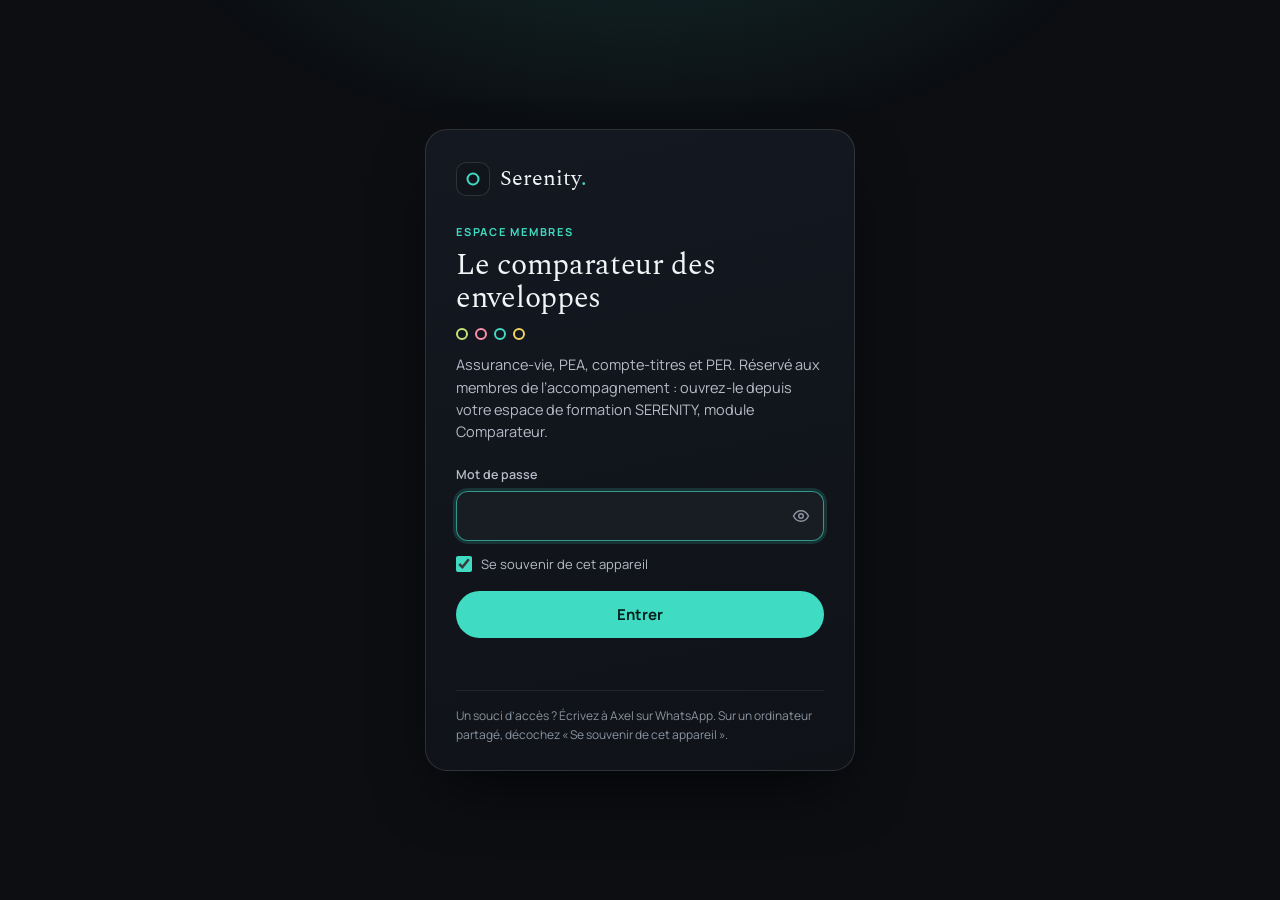
==== commit e3468b2a: "Espace membres : accès par la formation, sans bouton Verrouiller - Le portail renvoie vers l'espace " ====
--- a/membres/index.html
+++ b/membres/index.html
@@ -50,7 +50,7 @@
   <p class="eyebrow">Espace membres</p>
   <h1>Le comparateur des enveloppes</h1>
   <div class="rings" aria-hidden="true"><span style="--c:#C5E478"></span><span style="--c:#FF8FAB"></span><span style="--c:#3FDBC2"></span><span style="--c:#F4D35E"></span></div>
-  <p class="lead">Assurance-vie, PEA, compte-titres et PER. Réservé aux membres de l’accompagnement : le mot de passe est épinglé dans le groupe WhatsApp SERENITY.</p>
+  <p class="lead">Assurance-vie, PEA, compte-titres et PER. Réservé aux membres de l’accompagnement : ouvrez-le depuis votre espace de formation SERENITY, module Comparateur.</p>
   <form id="f" autocomplete="on">
     <label class="l" for="pw">Mot de passe</label>
     <div class="field">
@@ -69,7 +69,7 @@
 <script>
 (function(){
   'use strict';
-  var P = {"v":1,"iter":600000,"sel":"5DaAMk8aO4uCCkvEJFA7iA==","iv":"RB2NqTDKgsDkIyezCPJ0jA==","ct":"RuHSq4WbTptw+eWfWsAK11d0Euup6Oir4bk/Sxf/VLcr569aPmB0bTHd2XBgs4OvqSt5zE6EOWfti2SpskV2uwPy6XHOoOa1xtPbBT3K4w5jRVbJaffzIB7228fhu2pF5ziCXZxakfgEfwG1X6KzpAgzXUJ4dYA3MFj4ZUPvCZHgn/JTZsesyW5kzti2YqrEf8umUwm61n+XqA8tCNPA5R8lfz+fCI1l4+9lE3WyNEuuyAm7S0EfkT+f455DXMNYPLo63+kWxil/09F3XChFRFMsREwcWwasTymoRhZ3auqNKNyz2Uu+r6LI8agUHpbWjQ4ArXUskELGFyNOc+mWCzDxUSzviYsg1qlKXr+VkiLE9rsAEIcRaF+VYJTqs6DrRvDAgMzzcFRrsV9oAA88ZMTLwks/N1Oo3NFgdci/8XRIOXfNhG7+Z/U6SISjkKy3/aUDJ8sjnmTkhJ570wtw9iDfu7XZxTBrkju84RMmN/rpd153l09yu7Xu/Kz4hAXe3QUqAxGlYpdDj0CpnS3Yd0510wrtRC9ly7MP7p6qdB7A8ecuyLqRE/LO/eu3kGCo7sVwFyNxPi8xhfshIbW56Sl/9ROB5BDmNVCnRqvsm67ctvEqTeJtyt6K48dfPzTK/WAlfhsHXu4N94kOWgJEAtYy/d8+jJi2xX7CLUilGt4S2TVPgq5olpx0JV1vqmFJnDd+K/OQvmlEfSVyF+eAO5PlD/VzpwY7dC74aux9ZN7c+luD76SPn59c357A7HShBZl64f9GVuE0rEFw3y0dkcX/DYhTq0HQKNHR9C+ftGMigTDj1hiW8ytL7tURtTwzaAEuZ7d78pViU29aIYYmLu9DZxqGxZG3Sltv/x6+FDzxM8ztuFe6YchbVoRmo1b7OYLitS73cvh/vsO2sPAwiprM9iFcRU/OThHfAZVX8pX013+anWOHMRMWfeq477flP+wvo0NmyIuZLm/+O//n7KxJU3dJYw3C/+O4h3UxMUuHrLd5JfO0VGlhEo9E7HzzcaT8DLoKtTyIKZyP4vyBmxYwuZXIgWHplJ/phIlMy9fZJigA9GdxjL1bBTP+Ecv3WvE1o26yUI2xFzrzTCE2nWrNpRMxn263sI4cvmhXt9lKnxQRQ5Cdhk+UOzp3VFYm+BP0ukm1x+j3d5LCRwxqB4byZKcHI0AQczkBXCBTk2sbnbZBAS1bdNvgkhvj9qbiI+nROwDIJ8K7slV0cQL1orq//oMoNxsYA0ZZKMFt7reN2bdPbfT+7G4+YBKN0d/uUQ2rT3CIgc8L/OV6r0KxqJl6beN3qUg9LQ1JGP4VStmUrMlrlMxrwi0jqOVPTFvDGfl3vJyo4aEexE9pC5ZcoAnWChZhzKBF3NyKWDxcH45QmBvQ33B/kzWxgMVIzezUYjC1nkRoYnNTKkSerL9/IK3eQDhGcss/8sVuPTVGP8nnUBVTUXVfj0nDQys7lAP/zXst/jE3VcYwsHil6gppqcHZuXe+uXo9e6fqwwmH2yLmYea47OhfCqxdk1urJ7iOl4mT8irdeJlK/adxFTWkhZcpvXhZ0H5JxdCXC6KvsEBhSiCo5FAcMG1YY7ZN7FQQUZcU01Z3hkX0ma1ahe/s6RzlMy+jkf6peJ9CbM2/[base64]/Kh6J0REZQdjqgsD0WWB4B85N74TGIlNW6+1S9zJ94M1t/briAUVW0Nwguu9jFQJofdThszf7IV5TWmwpc2+s2uQyvLhZ9hkXalVEEa7BDivJYTtpChlHX6EkjvRkYUeLB8xhkOXcHI8ANQAZGMCK142G6guChxrHzX7HORwumSJ6sVbddFVOeR2R1k9Mu4jP2uDojGKaT5iZVxAIShBDUbFi8hHVIEvzAPCOjQnL/pOnadBygMPcv11uIhLZq3lfyMugd1tDQKR1MJEsZRhAq7mw96f+qNYuWuWBYvhVBOqwWW8GK82/M79T7fGc+bC7RSk+fCdtHckJ8JtJuTdAmaKeIahJQkZl6yFG86UO86HmbDrIYoySWmV0xv1VPDAydYRIukICYsA93NeFzeVC6A/bhHPgBmGKO/VdiVrK/F8F5YMSXydgmkw6lHGJToQr9N7H2ub62XaNNXFW4+eRPnOs9HFZ3EL6hVNrrQe8EpqYniomQ2tx/aVRCdaX5PjdONAnw27bCcEV5gygjlRT3ahy9PKaXkFF8V8MbRkl17CqbfVr3L71uQ5CFWehimthZuwjUKt6zupdQVeM3vZD6jyWqudJbM0wTo767nbjh1/QG0Aj/PCzY00YfIdSvImcmXMY8EM4F6NSdfUQiHp2p0Ohx1gSqJewZYlZh18BltCLxX0CFMpA+zG0LJh75vE9D+Ov4BLT60yaKFj89FnqJpWiu1OhZvVM+hU18+8jZiUTR9kh8h7s3p+k33CT4XV/cJZGzy+p3C1QCmvtP8a+g0b5E6kdJeoq8MHDoEuz9vpVIOXf36aQVbewrsROs1+zTihQQ+ef1bQyI5zXRRyZYVgUeaCbZA88QE22oDP97zTHgUT1SjlyCHY8fsrTZI0pQwgPlAwDyw/BtMxTdl3HyL6IGGeamk+rTu5ASmuHd6GZFdPfvHB7KdXrNSTjb5zRu9jieDnend3y9pT+w1BaD3RRQ0BqOCFGPsrVIlMjHQfM0/92iXLA6CxxQClIAO3gEBOfsQ48bfVFd0+31CLjBSTyPaxthLGm5F82JYE7JE9nxKEIf8MMC435dIUDYreHXWYOWUgKLRFsorg+xaZOuOkcASR4uLWkvTQNHIWCunetewyR2gFGA8vSW4xO3/uXkbOpvfUB9wdSo72pG9oTQat1cT+bZFPgSp8xwtN3gjYWXlZ6oHdNjUcgbRnf3iuGWnwAxh1d/yGv8TRbKWPpYkGO6hAGORvfoe1RzrCYsYk6zZHrJH05zYpY3SjBj81P/VLXOep6YItA/[base64]/OVXm3e3xBgAb0A+LyFZazJFMmw/JC5/uBMcQgFiXGQTvRhz1tmnJPslPDp/JENVWrgh0y7/ciGae2r3a6W0MaL24Dqxx4mG4e9cQ+h0f+Q3znn5mVdXUH3VpJqcBYcrIyLCWXRHz4z4bG/8eA4IOluW2YUgiur6bxy2lifqOSvKP1msZp2jmErnRddnoMxzx8gr/n+/35Qae/4DXCEdLyoOJg9bcTUsR6e2e3HH53AjC251ZdowhzFSj5o5duddAye442vWg+LZWZ/XaJ6WAQUPEWAFgLXEe+h0T+9JVnTglpdeVZr7zkwhZSQdtbFfEBgAi4UOyAzjKzqCiVHjU9wi/[base64]/ys+HWbS2PjmtF+9v9V0IzLbdjXKKOly0iZ4CN2ZN+A2zUPJDS65to7QHKzMgJ1DHimw3ug4KGLQ6Hl2xBfcBcEQEZWK5auTfBh1FhqK9kC7j7K7xZSL6sENPMXdCdHgyqHdvmUP6No+6YI9mVTCTXITpuFp2/h7kzLNEoYOb/Da+2sA6Mzm1AxbnXU0f/[base64]/29GZVTrnNbuwKG7N716MgXOYroXKo7lQqxVSLzfwCHCuuenls/dCb8tB385rVN/TfxzbPuyOcMWn09Hj+sEcx8JF38LAfjdk0ZhjDGzE7CrHIeI3PAnGCWlZ7Sd2n9f6RgA6NSt/TgL0KhziBGHlEYF5RqIFpfTzHWcr3ZZ71iFFhF6fTz7eLnz9IZF40XQZLXYUBmsSshBZBpQK7q6jhydZL4LWG345yfDgAad63445P3LBzIwzvZ5jX+zHRwfMcO37N+7kraInFZIgv5znc06i84kL2TiiYZBordOTtfEVHAJMCoYt9baBZn9xKYsny/XrxfAHvswb0SrzYupwi+AWdvRtpT7Va/[base64]/Qv8pfZyCxWo8ekOPxKs+wJx/ySmYMNvSH8hmZqap3wWI1lYsUAAEtlIX8i23CDTJCkAYKplFfqZ4LtSy03gsTbaaf5V6xsYVnUgS9O8Gjzwb5q07Nj2NMxUNTGuDr5uwu6tXUoSEa88zayv4zHkjX3DvvGPDseYzimT0Rqm/wn6tKLlxV1KiY1ZIZxYInE6LITS16Cbh1kRMjlWbcM8y1/1q/90rVdhMcDKd+GVy5CBbEDgGdbJquJNI6Kj2LmuwjkmYjzw7ukuFJnf9Tc3HgFZSJeYYdsgX+3iGDn+INoRDTeHQBYkHO+uQH25/cy3jAfIocE40t6bgl9W1VoL4uvMYWnBX2C700qLVaJ0xAw1NHKndB4xqgQmejMzQxzgK0cs9qvadZcOe9qfTn31g3IxZOvBOeF0DejwStNc5+tmeDLSDQgCd+cz+5iJI9ZCZQgjpbUWGwr/QT0NyNAqUgmi4u7FyPP6RLL/lqbSpk0IwAUzvuMBjn4R0W+X0q4xNtvWVdwgss2k7WO2cNyglt/xVAKkFHehkPvNNzwp5NUXwrDePnPGhMBCT9TdQn0T3HsNEIm0xmdj7jgskmSOV2DjzBtDU0qo/872aOwH1RfeZpxhXXXukgDsmukNAosmKAZOUL9t9Bc69W7kDs0tWRi+0Is/EG9EHmEIcxOMHCkCxxsnknTOQ7elIcyfVSGCfdVJC/9kiKdFyzuvP6ppeqvJqjVh05HgYMaBqe1RSmoISk4nYx3FSkPjBYCSb+lMTcFZlS/cRSxEce3EfwS4Ouj4emqWjjtgf7rofqa6hXeCWKueaQwilh8u7izP0WE0AQx21cHb5PBw0rHQfS3+eJDcMMYCxwXp5Ft5xyGIITCceuk7aTmcOOswaQTU1tp2isUuG7nPJZ+kyPtE7BOUmxL2F/o9q2mZ6ot0C6SBiBKsBQ1flZeJRODcgeLE6ysoe5cOtRIXHHOGYfB8p4zgyTsERdG2Yxxj1KtJjCgkh8IRv6lwWzY8FB0QyeTxZAGre92wLMXV2Hob/D9skYug80QLyMqRl3hW6TMVVW+PJyihNYwHQho+fmYeJOOCWbOXMMHqRBzgxAwa6NRRZ8Jbe/O8KsJUvCYVxaBAZG1UzByAvucogSdrMSWzJYPX9FTpZPoMqpFn1L1yeUCe3SjLGwB5y3kD3Un1gXsMLvxy6jd+a2+3A1OVIExaHSvA4zaAmT/mCB5frGwTCt/Nqm11oEJBoFxyfJb+OgD2owuc2Udub9MriumGbPYFDiYU7WO4iqqSSQnz5BFINfn3LtPiYbkueH1nr2rMZLyBz7M2jOzlhzAKk8rpAe9e810afU/YoNSz1Fp4xeJZU8hgtriPxIyZqMb321NkcOAq3dHOjEeh+3gIx/eoaLyom0lHIJR8UrNIvP9rBY9MRn0hvbsTSvi4Xb+hEfnaBhkoJF97iChzGKidTSErujsBKhMWr9vw+PhvovVCY+wIxlBZm91wfWVUToDuOC+PgQ7jlS6iu76jPXkaWI1kjKpDniekrvL6+mICcoenvh3fNkgeTf/poLEP4J4b9pYfojUSYhvfWtf0OsIu+BXYgMrU9ERa69Nme8qr6E4MqVF4zUM/4QgQ/yttQDCov6ejAD4E/Pm2IS+bjkFXd+In6sWvQGoVbHDki9QD6EUCkpg8oYxaws3UYnAqKBUyM0KDg29uqvylk/bJBb2m8S+cARjufsJsGAfZrAoIJCWWgqEkYgn8PB5gp9dLL0YYsf7DgfmDcq9EHaRdGq8sCMUxSVcwlffLjL1HHyCTr9KrycesV9LDV/4x0CAxYQwf+2caxih1i5h6r9pQfiPJGAa5sWP5QRgkOJgDfw1QqTCEbJbiGVBgBHHYO/zw2FgPIbL4gIrW5iEcBhRDnRXDXdaVY6i4t0DbBAB4r04UqnwEN/38IJjxpWhbLxmkm3WP1ByzV6GCE2/0r+aeI8LYfmpHN1wJB03OL31uf8lwVHYpybaaoCn9b7Og4Bwxil2ROSIG+8Nwbx75Pr0dpba4/QA9oZa/EtVeIVRoZYI5caoL6c4JZNHnSRjQ4ln1psGwlVJmTUbdPfmVri59Y6KUH//G4JI2FvQD/[base64]/wNoC3OSjP1inuAk8vLMVDCGKBSma6V57P/nyu6tItdSKPvwioWLeyQ9MuNAmiwM/0ejqvBArQB0q6hf0rL3V1hqKJNuAdKLnLtKUjS9cXPo9b1lXvABzLyfVKwLCFUrt0wHIp5Iu341ESqAqh42EZwvAbGyy4Ld8Rhmv8OKwF4IjH4wAqnCXMuyZvI5POo0QEQqQDXnLZ1jaLn/GYsGRnNoOK0UhFxHECbLWFO7XYlKXN2oejVLonRk8t/aL8m5rjXshRxaEge0WU3Qumta+cp0+bj8FjFTKUR/JDKQxr7TTrItIPRC1sqW4rG4Kzu267dhlq9yXd/yx4ZULgjqPFV0007dO4t2KW6Ihdbby0t9hSYAp6K+CUPogL2EPDohQcIzFGV0b9w4WyMGD2EOZC0vgjHTdDfCJpkU2FxMfHfmnUN1I/96hu7ZgCePi6ad/[base64]/9gUtly4lMk/2RtENK9flg0Zue1+79EmZXcc5r9X8EW6vhWZ8OsooSOMOGNowxwwd3jM102U8x0l9D6+KxwDUCOhMir5nNvRVBaB1jx345klPshTFafrJru0PadVEcfjhn9jOjwwm4D52KdOl2+zJQ9xs4N/hPUr5WFfuNmvYgdBQ+Q8encyEU5luGS+LvTO9DBDiUKjyL3PI5a+4pKCEcWT8LkWOIMdeuOqQoKP+PaLxCnNr98LBXCZt32VaN9/Pqj0vIELVW3eFVw8G8M2UErQ/lBE4vI+tnD6leuPYorMnd0ujphdrhj5IpV3WemtnmwZOJe2zxL/9UpRB8daRvkOf1NH7UtL7aNWzfE1gdtMCAujaqf6/YX9T5puYIcMWh76mhern/yIvkJTEDtyw7A+ZFzcW6A1jC8hCbFEMJDLXLIgQ4s91+2iGD+qZKNTXAQhS070vpFw9CYADw46qBAwSo2pXMcsNYAKpwbzkf0udb+8asQ7kJcxhYAcFZ/Pe4rnSG80+rlIR/FzDroNMiXhyiKwNvc71OJ4j33NzzRSWqv3odFuvxeP0ezofRZYIEns7hkOjfr4Wn4aSq9tvlLNpmDOSHt8KqQRj1H97Icdog1+BJzgm0gM8d5RvXmMevZARuRKFhK8Y90R/zrK6/Gm9eOoUFIWms2hITjKnKfB4CCTToNWLYcPyQ8cyRI05oZ9zfqjjgSOtt5lkNIseyeh+Wxs4WUvLlearIapOE5GdC616TwfWViSFspzvaRFzV6myFusynHXrPCYYo4DullP4/o3rWMARObFeTUceaKG0GBnfSO4Exi3Ahvhc96szwplgn1vJxUgx0rUObWQEJhgPxuCoQFq3PSVMUkFFxLwCIWpTlIWpnAJAEYXYbuXryjPAGeZS114CGZ7Bpu9ErlOxkopDB/8pCx4wbgIvct9w/Tu96eu20/1t4KgjskgDkdtYBXAhb+2fZmjNJ7BSy1vlIrIVQ3NC9CMHME4u0fTwycK+i1yHB9XNMHBtTfurA0Yq0hR+XoDhaUWcTU0GSOjtNaiR/TIQK9s9kwYCOjuWQV6e/IaJ7//fIN+SGHDccm5fmSosfRPKr6iJdv4MfIoKqFqerFkzISNmxig4sRwtNQwjvvUiRPZ/cn30buBL31UsgEJouFzltnItOJy2ndlnhX01exvqV7BtWZe3Y+yDouHHv+fDTHFc0LoRASkxoI/Kdsr5cEos7E/l48PfeflEGKUEBbbLY/TP3kxt9kO7o7ZKKaKp9wVYUhw/oqkXIbYXDwdmWqKm4B8iCjtUJFGN9Tu4qhbFkOePEUbhVrHtwWQHwjtBZKP35e/a+n0BvpAqBP78uXUDsQovegN7cevcrLFQwg+yabkZxkdDaSIYWE3U5SlTFx3MUjp8ivInKmRezV4+h2OCLc1X4LXsranLjpatuTpcYLjTlLavA/XFBym6wVhTrzXwQuAp8dUp8DLhTiFWzOyFLg9ktUIJE1KOmUM8DzqJUwDt2E81YqF3Lo9qyd19DmGzKO8UObqUIheCM9nmBWEiy4/ifaoD0oyLtuaivqmsrnJyEamTliHj+r4WeJ0jZrctXDC71F/yHj2H6gvIbm+edBKidC9h9PHL/bHIWRZDWlk4j2Mq+StWRYyV1ZgNE4zJKPomq/PjIoDQEQvgcRCPUEU9kZi/DlPSETE0c0atMy1pmdNnf6wDu7sDjm/EF20e2HmWW9hs7/z1xfmQBMx0RXMuUXjvi/Zr5VMt7NPx1TKMOWN9BNYgbT2p/P8/75poLY6DkJIIs/p92z65V7IehGYbjTWhDRDPYlbuVQBy/25ut7+xvsC5rOijhLuGocGdBzLvQU5EFXCTKkbgMtFYHepvyHLAkTT6e3XEAKGdMTVF3ceG7EI2hNuYYTkN1SGCI7s2GN/ffwyiFledwKFBg6/XIEGQ1W012i6vFS74FDwi9TUcvKiVE03nQdipD32YMrM8yVQ39bkENG58n2D9eCyd/d4pIJDb2uh1a+L2SsahEAG6TaKa60eUXSWMJanbzbJ31Il9sT0GELEdMIGvFuL9U8HEFm2X38vvEuMMcGuD4sgswNSXpxS9ZNgxmN+2KBtacq5vsJFchawh1Hn92n/AKrYRbS9Ts1gpfDVi6eQ3ARjfxuQsayyguDx/od2d8MHDuRTB8EtyD0U6siAYvr8RUHpXVhknGjztxpfDJN+0RyahkNkLCYHsdQefklwCQfZIaq7k7P/8Z+/50U7pnEs+ryGExeWVt5LLUs3W1erYtaQdd0nd/dkQfTur9+vAfiCpMIvpq2jwWhz+BWG4Zp0BXnm9Cl+XTstBJpTF32ipOVqeq4xrK5Oq61/Vq39sZKb+21mRae2i6cOq8gbolgqsKmbRt94+0YFfUDlV/ZmeKHpkPyRYZb/nMab3qM/HGuIAZk+Io9Tq0HyHZ2pDSRs9/S9iiOKRP9+37cLwapeknmlNBEcvZU0mdZZKTvxSPF7zGUFUelsUKFpzkrRWG6l88L7la6GpcJNwpwSz9lRw0PI+e9EvO9XskIEvlDsJqwyUYxbx3qi2TMZO/srSp+wblztQ2Dmna+2xpvUqtI+36ioL88jTeSw5tyKfobW/Njd8T5V399O/zjMCMei/KDk8vtMIpYmBZ6CnEbtzUKFdoUJY+F6Zzm2eD/mIopZkEmw7jCDlmUKAxGn28ZEE3ineSb+GaEHX+aCz39SxE3KUdvi7NGURaZ0Acwxo+89QSLPb/[base64]/wEXNyWsEiXua3FzUC4zErzUHBz08pd0Mw0dTls65BnV/YaV0cYcBIGngctmxHuV/287cxTxgb1qnP9cynNQeL+4lhT3q5iLqFuzGE35b5oFypGEY0lbDlfOhJcFX1c2crGRSjNXIHjc7vuAgQi2qmdwcfWqQnuIKZyzsCujCkPUtDsB7c+LxGejorohoVfGzuZuYsU1+vAuvgCGwPgoX3VaPsWApNL+/YvdkUtO+EAzULjZdbKPDkDGmYEpceckhGgNkFdJg7f7AHqESUdBTs3YI5QeeHpOal7ctZ2CpA3/lLTs276ObuSDxu/LW8PP3m6t62FPD4/uCV4WBq/w8GKqbi1oabMITJBoxH6NjD7LwznYnCCLzDIG1z4vCsLfpnOFT/fgxCTWH1X8g7lAiog09haVT8Hdr7sUWCnCgGn4OeJl3vP/m/PQYrBKdTa3A32f/[base64]/gobXwy/4OUrVUqF3BqziSqac6d+MyJ2c8jhZMvnD+sZZeOR1NKXE8gepQTbCCkvfvDATTAyLzXHDj+zv3uvF/AT6Batnye4KLYTUiia+JlmoFreZbILD0PUk/gCL61q82pmU8uCFVBq3Pfwh2jmhJWnHgnUryY9F8Rmc4FXhCrE+ve05PGYReyYsSmG4FuakdovcFBYfJyE7NUC8w5LX0xP8M6TpZVFOLYLvBzO7MntTlbmpCvt/guGyQSz+2xSameb3S3j2J4P84x6GW7gTX9te2hvHKEubYcAiPimoR0k71LLRv8qPnvMmE3mp6es4w+GL8EhE20oxk8FzJim45BN6A28PszA/gSVyR1mZOrGn2mgTU/FhJ7NqmofSbGSDUJW5XMNjGfwEnh1aFiIF1E6ekuYWXlRmTtMUP+R3pN0nwU5MTG/Vef1qQPUV1PnSeBD2lcwATslgC3NohsviVcV5nBPO/[base64]/tWOT44FPanhsE/lWXEsoSVpOAcugExRFLvtTxyVZGKW6HNw30f0qLnalxDr3x2NsS4fFisfCw9FJd8pxBnTSO0lKfhnhMGO8AcKDPPNroUQT3zl6766lLOIUEXKgYEODpGVq/QE0U9Y3BKbhgdmOtyWXE8j0J84ObueP75dz2m5K1bRmpKDOxwSOkPNCNTVYczKsleUbQXdrOECecQqF5GqfILFA5IQO0QyLXPJ/OdXIGoQcVruKGJ8ldcXN3XtPNzCkw1qUwgDl/Ah5HBHuOxk9n0KwGym3Uc9XSAbN5UwA2T13JyWximShHQioce07189cpQEAXmGnVT3LC0wxoD9w11fgsnzeVp66yOMr+lqsWoWYQke8tfcO9v5AGa/Mch/YivP6MVCYZ9j3QvAahTPO1mS5++JO3O7+5cCSSBkZbeV04M2IcYWh+qspkuqclnuYkhmXmieo6THTIu/MJo/TAMTqYalrqLAlXCiFwa14y/6m4EcGKRNNQPzTX2BKmisQ9L3vbbrJ1tJunQVjRqFjgUBi+4gdlHKmmxK1hpIysR3yjpFelg7KeEsLEmN8ViVn2i0GndsKSqFPyVjmbhg8baJ4vOyuvCHalSKv/Ft3Y+4VUbm9ugE7PxYZ0TOoW5pyWjW59IDvX9r3mCSiXA8BAbUw07n4mO5lcqpfhVyhnctMRjgiTGvdKn6k0v4vPsQP1GnGO2DaWY4e5kOOYSgdXqhsOc8ElLhh3EGVo47E25//zdPtqUCswBbbjrvUareAl3QkSYtQ6NpaIX/[base64]/jh2GcRybug/9PvFXW9ucFKkAKopHNf7isPTcfTKU4EPF3UU9knPu3+bjc9BYHgeNHJUQ17VougjdTdfRdm+8ztQloMZaV98LsHFe4Tyj27ygIiIpPMtcykIAbCOsvRuVFxhH987ESb/P8J3XcbUIXcS0QruRC+ess18sHLDVlhNGGpFNAXQddjNU87TdEeFWbHKF287zPgf6hxqgCIz3RWfJ+nG/CjDMgokdNxBoAKxg8a9yA9ecy6F6jXxYNesA4/q/pfCat+o/IZ0fCJEtC3V0U79ihtA4pcOUwHydvJSxHzjExx9QxlD5OdwaJP5apPGSBQteLBsxfPwjiX25XB1kJJDLKB3PkWcSZXduY14Nkdr3j6pk1958uPgatrs45qi3SdgHvlJuE+pu+ma/nG9FxhKqoU6N0YXHRmrBPtX954fvmfkhG6frGOap42lRvufepwF0YMPhSTvSWS0AELVnN40EGG6GK9ODfnLRBv5uVRTDNlFBrZKpnDKHSGDFUVQkzWYUi7Uv/FEdq9KPcV34CX0v3n94ONJSxCO1DPxUXwj5HOu4JYV0jzIWRYqSuqzqOGrkZHfcr5u+EH9O9s+XFRrMh+vFEv+RZw0XJhBXpjRCm0j2IWjMeqjDHesYKNVEbUc50alEGzNoXsV6tbb/s1aKiVxo8DMD6UECwx7K+o8BUQJrvX+yXw1qOprB7CzGxctTZ6eS8bpwIiUXL60IdELr1J4EjvNBu4vTa+csg5tW6gdC7BsPNFb/[base64]/NET0t4KVjPVMvKXmMKAUBeRUhDqXaPvxCtu2lIF60Y6rNCpAmL7QWSHlfh7ABRmGWoK1WobtHxsSXO3udrWlbikqTNg+nccl9kRXvR0CzZCWfe+F4qP+Xeuh0zDgA4xvvNOtxBaC83MJZRujmfNvs4YOKikeHLAJZYi5rSK/rBQ0SrI8/[base64]/StfYfReMSUIG4es9yKnyeL8oyE4o7B6UlxSYRjiPHLdAuV9DA7rQSCoIi7dwDlgLTwj5Kox8zwWulEFjxV06+Qp6v6pFt9l/IipcZsrKZLlHmEF4qqR/Ru5ldRSYRzPLq4Xr3deJ0a8ZYYlYTQruakuZl7R6oSJt6QkTZpusSdGL5DS0+esxLZY/AGUZYI7zRktM3Ka+yL/[base64]/mH1Tw7S+UhSeSL6GEGft7JuWz9uvdq1VSa0sgbXOQX5RuQ5RDkpg560p7WspjOvG+hKxoKnTdhx1E+2JCzi5lmbhkYTt9l1Jz4T1K0QteiWWUZDByLB7u3R7Q/[base64]/x3rQsSpxBNO60bXz18iiBPAz6nsJsHU8uNNwtm/tU/t5TUgVJsRFd3IMNEOev2gSGd42GBBiX2bhZEgPJsleELp83J4PlLclwqdlPjHu0IndJ+A8U0tLPXGkCzg0BSOGFRB5m4fRsYi8qkDn78qXEncr2RIzVWnCG80cMzJ4eqCoK+KbZ55JsCY5KYCWBgQxp8e39xI9wHcy8ymKcIa234o2+urmBu9KNldseZfTQnefu//uRvSQS3dG3xkk0j1s2XxmqG76FuSJoiiDbzQD9dt5Gfs+0LKRrlActNkBjWbUNHt0ioZy6umdQ+V0wEdJVyz1K3ZiyvuN6WO36Zwv4YXm4rDJnJimQwwRSTIGn6OexuWz0udHYWk2JXe6iDLEk22un6x/3fXagQcrcdhZ67SoIQdaYBRk/bV278t9ok0k6zTGequsJdStYFbcqyzm4325kVG5fZX43O1mAnQ+Upq1gSNMT53G2P8P8FmnJ3aLVtPqatFJxWUsUEZE+Td9iNFxOLgQuTJgQOZSjhn8cwzp3JkIAeP2063VeeJQri4e8tvkkMir/LuCkAWn45eu5+0+L62KBZTsU7K8p4ovqnAkc+7LtFomwZaFNExfNXfA/8jMNXK0Wro4eicE6mPsy1sO/Teb//flrC5Fu7XzTW2D7cR+urP0crrDduwHErf8p1Yssiu86kgiNzEPUYpvUQEXAcmQZM07nfod5pV9JNHbFoNyq0zJ5C4+fADbrcmothga/3dTHmHumk7+NcvUtgBHB9wEdMO4RCPHA2Nd/5Io2Ar0qfTk73pbG0hGvXAT4GbooVGO3nZ2AA6wFiKFlw4/MNJaUFcWXp//yTCosPYGhWkp9X7wxqyRsOEjpMNzvBHzNhjV+AEz7EInrGLCnzHnmVYbHmMcY+0DPYi5VXf58dfG3Nd6vEbZLy+KjNoNQkVeIKNHDN0Y9jZ4QxPCoPCSEvlUpMH3Jo33pVqL+jzW7hPmSTV4WbJ/7C5soO7YbazjNBtF115sg79H2sAVUH1F2gOXgS7dwxyuGFttNLCJiyl59SLWcV9xcZL9PIJBvwLCrw4sqHTBHT7t5ec1O4qd6eEDyGi+SrKs2h/L+AN9+mKgZ9Y77pRKMdKTinixNOHwF+HyRIobkArv5DyaASoQAkTUvJxCYDjDMYmnF00stME80Bx5Iz1oitLXDdm/kwENym7gHw4kQSYI1J3Jt/H+4Aj43CTzQu5UQIWixQdfPsSRd4u6ndLn3Hui+twuZgoFvDE/x6u8Q6yOCB7V0EGHQ4otBXIRDW1Udyqj83eFlxmGWEJY7ftbeGGVuzDMj4Zr1SlUFoLlDNV+vCt2MR0ZU0dDLz6QOgc/acjFMSA8DNzBse9UeGsb1lQ7wvyLvlX/kSparn7/FlZ8VPfCg4GE3PPkPM89LoXDnm+Y+4ZitcVl8hgVOnMk+/HCLauhVVhAW7xf647ZAnFD7vosCl6TnBD7Q054h5d/aqd3vSJmWVIMhUSTTWs2bGKCU2SYwMizTmed3+CdBR4a+u+1MyPH81ISB2AjX7i6b4WnQi5urJXEDGYmGpbPr9dyJ/p425o3TVHPcYMocfYl/fjqITSCQQc081kRA6UzQx8lr2ZQUFMRtUa0Z1GvCVVQ84AosOMWYHdwfQAiRaaXxthuzywYIhaK2u/UfGWhrRN6/TXIL762EtWI2AfQlMCwvxhYT+lG9j2C5XBPpjwG/[base64]/+J+pUenO66pFspBL7yM+nqKblIrUXZBwXFKqdrx6qBEaViqbQIy0jWY0xKGbZ3/[base64]/xNgccne/vET7rLXKPj0sFdXYxmKR8dkbsZxBhqEGrTLsabFObHVoqcX9dcbWWZfaAhrJqsMiqKpU7ZU8YugOmyXj6te224iNEiWk+git0ba+BdayIxgz4NYXaAAaYE7f09THIwalQQ/lktlAC+5clz/ESZy8+pFZYop/N7YaAZmPNIomEI+c3HufVwwfrZFEpE5TnRSq7YYQphasjA6DVBVefSG855vrJ8uAe8olK9Cki3RLjM3yvElvmm6ku6laSlsifjZUEnYGuGkkk8KKUiqNiCJdBpcpE/NLvHkuOhioyb5Wgj4ZhSO12DqL+TXnZu60LeYe8gYrqhoSdXtiSbsHH2kyTNCvs0QmvxJ8/f6G6gik6HSYu9lSyB2i4PwObNkma64oz+nbIsbixTT3zC0SL4sPInJJhd/aOFmsEHbrYuCYhjrVaMil9O/Uj420kE5GSqfzURPhTPEtUFlbRZXUrs+IsxGAdIOLGx2d7S7TYS/OdigelsHRzf7y5KZ+9rAnVO5DcRiBGJSq0w3IrcPqVjmH8I4D2SIqz5nQYs3UtqO3/gL+msa7WNtrWRLdjVTEytg0enZDwgmFMEdP4HlDM+yCnEePgqmHLHw++nP/ZGYKMpY/4Xm4U/mG2Jm7qBUMsB5bsxxHUhy1gNhI0uNrb/ZVTDRRSOFU08R+LARgFpDoSlCfHjK8FsVGKQSH973f9Io5tVUoyhXBDKyXIsI6tje/AoRXEzOGvoqoHK7pGqOV3Twt22C12iu/2CSQkcjt/bkw9SwUwgUVcA4FPzRD5Uv5KqFLkhzS/[base64]/Rb6B7mYhMj0IsWwYpDVP5UcxbKJcpyZw5bnOUaebDBw/BU6jUIj/[base64]/95zloT4g2PfQpbFmcgrc0wSuRcv/vd2bbEvfWdOvlES3mNki0WlaJ19dLtlRAKdwAIRMkhC0j+VVAFlfXg09lEA/5Gp9oaD+xq1viYFCmZDU8lunsuvSGarkfK/xPKzpaqCSlR6vvVgroJIOX+Iu/qeRZNuc2VlMWzcSKCae5md/T+CkBEpG1Ko8LiF12/CHMdWc3BN1Y4uIsA94zwjJtdESQJcKIY2mABNQ78jvwZpzXuSnW53UAoHLgfcXrAR2ziPLSGXedA+w0HODAHkOV6R7VzR/qAUjFFEcLnJW1ZYzEDwAjBiELPqQn2IxrM7s7iL9rHyY/3irE+UHmAj5PrAMkzxGPjj93ZdlfxhEt7eP8enopGO3ZQwrhcKZjMDIv1uj7rFW04TWGIDIxpsXeSir0yVSnqZJIokaQwl7R6YBbV8sGbU4fUuK4yTE1Hi6kfS/++uYsjUMaL9c65r8v5Y3Z2thCN7eZaqbDP9rcWrzuLC3Hm9bZoeFkrhLu0CTs30zk7AJo9xiFGkLroVOChIJKQn1bgpcPYdbrtLEBMoXtnHO9adYA4iFmYG3mGa0THGaYo842i2sUyycQuuzbz7TiUcmTOFwdUrPyV3MoL24ErhsIDB4nO3OQEMnMsV/OtLEfe0Cjz1Zwk7WvDhbs5jyfa3T7J763Gzwa/BD7put0t0FXRWlO1WnydCW2kdMyDXTVo72pAWAcH7U2VX0AHosxiDqfXUcmekkk51tdDr/D2Yf2yS5DfP95o+PEO5ccrF3ZDkh2DbCNZqsNghQL9avuM+DNzFptmiG6mD+eGinUi/V0EqeI4NiZvj4I29N3OkdmBEYxgGXzpUvjtmfm/aBpS86tvRZz+9yympRDQWdtU/1SiylXYp+bvZfgGs/nnnROGrL05GkTr+/4zkhhgSikdKocvPDBoASRth27KySnoYd7pH+/kr9i9gW9NmQmvwGzJsE1IqEGXQ3Nl7VeQKHSxRgnEdhc5azPHTjOszSQJ5zLkSERvJ7C4/DJQxHHXuNVlwJ59HlutlQjJq+TVpO4J60zZfBF939q8683gz4xtSHL7ZAfIqedTZYIm0ubKOa3XxN2128XnIFjc6Ela83NB0SU0IfrjMf3I5DZ1+u2ThTYThUOrkxeivCMMQHhIaFobpmCwZ5tkOhsYxuDXzuV6ZVl522GwjJq1GdQgXPa5BW9s2/Z8OlplcpzAr/AtOOcmq2Eo1hUMooo7JP7jA93cj8uJ1/E3/jF6IebHbcP32q2JE+0HQLrPuoOUsQC5dXS0clRGxuvtkuRPJoOMEAmc6shRFlHNQVWF0x/HEUmuoxEE9GlCKvQLmY4fGfdNHPK6iLzpSdGoB6fhv3ygL6rzsfJjbvUn95F1BFim1pW95BlhxjOmOwglc+iB+nBHYsn/[base64]/XAPdRiSCvKojOwo3UsBkO/gKmi3K2mNI0ve8hZhxGN6BluzuKUGX03bjvwmv6vD5o1efdDnn341/vCxqe/xcdR65VnB1FIPs1sG9j8j97WRFFO5HNJXw/yOoWIihTDDf9kVpfd4gXbmbxf35npRb//3ED51KkyqIhmB4TA0FXNITniBPC/aa+5QOWFzdgp8oHHeuyAxwXmMmqzgkyUTNHp4BFRGGDxsoCH4gPco4NjvpyG1LPKi4MzneufKDYlTkPLIvdPiAzkVcTDqer/NaugJNcEilNIkzV6Y1qJeuMrw/Eny6G6/sgiktv/tbrY8JdvG+Ci18aT+Txv8UMIROIzwvI6SHLEsRDab9scpiZu53BpMB/uA1PkhhC1rgy3aN/b4VnF7+Z6IurRASVqX9FurtiAroMi3xALJFCoB8Dv9DRK8FSczo0Sy9h5L+r66LEnYWyttpYCB/SjziQDB1wkoswIDKDSTv0cQz1Pn1w1UKMJkUbIISixpVXdybI3fVyBDQ+3i6GQnJ/SAvZtHm7Qo7l516AYkzX8QPuDAltpEQTMzB2M1I1vNP8ba+kxrJJcJvcGyoQerN51eBieBM7QUH3t4fMnYOHQLST5S0CZ+AfRKJye5Bo0qNL20awrzPeJSrG7JcYLs1JQXTcdAXqoBkE/zTTlsQ4CQHw/IRgHMU0GvW5YG/fdALr2Xuq3KCeoN9/2+VDzPEBU+WiFiNUOw4e0GXcltntdbo47FbTAsQ+zTa0HWE8eukYG8koqLTSEtQpaJDEx8jtLuFW3IxzTsNDMe8bVMbCeROb5K160lwWomN4j4WMtfjb02Oj+ke/n/ywPKSev//yUgPhDh4rbBAIYfbc5y9G8Y+Sl3Oc0a7GCcv2OeuOpPzYOEUxReIFTPnQjBjIQY5KnMT5dvqAHaNHTLeA3OoK1asSZxiylTcuKaj5HQgB6OSTim78ccQcb3qIWfFlYxYcB9XgENf0lUwc7qS5+w6ttlcFAMNM3EUu4wMh3AlZzf6h4vMsDXHEA1ueNTr/jWNIe66S7ClqRKg0+1AXBy7ECeGK0EdESQPw2Cl3ywFdfMT46zEBaclUX/SGstBwzJAYC67gIBDfSWyKkTQD2N+UR+4R3iA0s+NefOIvBXsG+wJDp6bK23XsJBLCy8hi7qXVMNEkc0Yl13YxrVPJsATrYOyGWHJjFhCY3sfRRcHnSWqjGzAwbVsXWWFBu5rfi0p24wrAC4uh9WAlFZBDSmW4L6eQZngU9GZWuA171gEOQUZZQ1sRs9iuS+s3c/nO8oZoOJC8FEdosa9JZ2+A/NB7toMEdgTZt33XHh3vFgfraok2NEWYGxMduMd1NGKVrTTBQB0uJNieK+YnJeTk4ibbcIsoEa7sOlAxTTOku10sbKG8EjWSzQT9A1+jtcU9dH/A4z/lPzwBTkEm0kzpQ5USgrS3JtzI8yn8jkiKuls59KhhQ6mjC37ikP8vbpInfpUXM3gS362MG8plG4KdMXyRhz+K3wuHrt++C7SK7gqG0cmijT9ByP6QUDsvJtq2XIJuofzV7HOOksySvvwijVaA99YbPWPot1jJYQusbP82C93rK8mbPeFdc3Z/8I0sNGO4rRXmLfT+293EELO5hhplSqps6qXiYz+BSjDmF+2nO8RtaXANU5FjjPc1oFn2FcbT7FEnzkJIhJk+sd0WNtwx/d8Zl4j3iRnBx/58/hVIB2mAbZYu1CgwI40cEVDXb28NQejwt/qFkLvxfmZvsZ3MYRIl87562lSFmY6ODmaM5Zkkxt3bQQJo7h77t1nQKcPZippF7acwZqkjkWKpJF9ADclUwq2ximaPj7OfQcpjiV83hPVk2hFXRxmAtrJTzZA3dlXh/rS22B62wCbAqlkcpI2SSR3unpk6DRjeoNx/FxZ+go2Plx5kaqXvqqGfSxeQ/2uTTsXqB3QTFM5Aqpp7swAjGJ4VMy9hrZTELaWKzFwumgNGPAWVM+MN9n2iZmp8u2GsugFYIWGqk4VdMrTwLhjY46V660Iao5XZjZwBNGuEgG5EBXRCQZPi4QdphFJbfHK+JcBSbERhStW3sxClnGw9kuuqUxyx0QLedJ0vEMD8C3HKK0VgwR/gbJ/Qf21YQ6a0ZxmXhMCmkjzt4pqfg2hyi+FfH1gqu+aEpiN31+OnJiyn3jdveG99U5pQ9i2gNCMf/[base64]/dyjC5F669wiU8NZFmrJ9pddPltKgE6wdWd8BkzLbC4FYM1RcXHWrHQ6XSJy1Mczk+L3/eWZoDBGf1ZYI/nqWZ2Q+apGIlCoJIryJsvZxJ6ya03SHtSDIvIAWJDTKMn+lZQOjQ+bbxWGMzeiU26Qhy6RAVVVyw0EWnp7OOgMz22RLkf5mp02gnda2RbFQ3y3/5nL30W1wGQbwyYs629iU3ZVt2K3gFI8oIgXPReZuxfi/iqMHoFQs9zyzPT+JBHNVk6A2enD9ctzXyk3fmY1fRLtEPG8RNLt1LcBrii/AAt096xQM5e12D5LW/pkLcmSYPkxJKWBJV+uCuSml2cdGnjmFRkskTNZR1SWZBQvz+czty9rRAvMBMCHINTQ0AsaYuZVyE3sssogbKQ2gzJVOW8yxw9DbEsklRM81wMlXbaH9K02IjufK9LIEbbdoM6P0Z316GzAQTONHdSjU1IU525YEtRLV/FCmtE7At5mYiIB4oHZBCfNwvKZVAqeRL/Oa2Bezq1pGTV3qfzgxYdis6I92sp2YdUhYl8qd5OjuQ99FFRNZUeu0iHUliXEmiKE8Q3u17YFANTra358XfSeFdGmlEXQutDPMo0UQzIJfhFv1uEZcEjMC3iJtxjxYnv/PX17zHr9H0yRyQQix82UjfZPkPCmfutEIat979K5JL+gKqPkfKoo5DlQb4kjtz2Z+uvmlvzRP2WtTvfbeH2LM/YE7WE5aUaFMcKSQlTl8gboY0MtSpuHtt6VDhvyRFObTBdTg/5BYZiZaFJ4d4UZCw5WSxQxNGnQKHNNdf1DQYpREpyL0Z+Nq8LENmJanvccW8fgmGowLbCgJMnfmM697/[base64]/ZNzGh38aOFNX4DCd1ob4BabRCskWPQstM/cybZZrys5H5INRUzE8t1sWPNLE68CI3Sj7SEsth7ujJqY1sy1ha0eyGWuVM+KQXkvfyZIoHv+9geBn4uQDDD74cC0tNIBD/[base64]/z6zUDFXPtz5+goObKFGSG+2N1V23GuL5IUl8WS9TwXShp0vhVEGpzndh956WMCXgSEGzNgRaoVFLF8pVMzvxB61A6Rh0yFiIf9D+6pttQv+cV1skwR1S20BPA81pIi+IClBx7QtC28vvffzk/ca1YI3Sd5dlWT/X5G4pRkqxs1L8r6S4gcDS6n/zox+YMm6wdLyVFWDFPENJeW+qJWwMGDCM8w427BkMEDO6XtiRsqs4/lZmbcWFlipt5jX7Vbl80kAhrUZXbMeSA+LS+ae1QWJhtxsXWCrQxBz9Rex7RTrG3bMI3aZSC+uzGdXphT//j4Q3AaoD0qPozIrkCI9slwI+JTV+A/H661DiuR79NcAWE0oV6zLG2Bo7Yb/cNKHpFXoXBfCEtXDL2DnTIPKXVsXgyI4HAg08eqstzQuAxJSV+qmxwV4sRLW6sexqiip1l/nOtqOPCTJNeyzm2p4vLNYvYlite2MBd35aljBf4HN4UDIGUaPbiwuzzrY83VRqsiIhBL5QpWlmr/llbOtU4xqTcByJUwDH0wtHp9HzVQ490uzQeEIAwOeNWvqgXVg8ctLBWL96+4UeiRoJrReCsuJomEoIOeay2Xndv4HLiL31Wb54EIRuLaW/dOSAEoW5sXqDBIEuOaWV6wFosBXRvmwmGWl/NMQsAgo/NLLYiieDe7sRGoggK5Jbge8tOR2HlJbhIVCXAw6FRdN4SCAtsksvHDICb1JyTEipU5CeF5qRIyNTnrawjHCLPGTfYc2RIC77+Oi2IBsiY2t6ON/IvfLp1dWb59Iovp33CTFYM0PO2+5QaPQZGlYVtCEIgrad12OaXZKtB1hHgiM7AIYvBxhnJURZcJHUrc+k+5DNwWxqlY+IRniDd/C9hBPK8YoKMVEV+nR/T/v4UiD2Bs6pJmla/ZAiGkmnr9Un1Fq4QmHBt+f6LrWUADKipi9H7sHfQJIF7g97CRPSGBL3fVyzQskePqYMBdTYa7FrhVLBAIzuYeAKt+jbDwohtxcy+n0eP171Lp1edMV0XY02S7yxqXKUwQPYKspCMDU+oB0sd1iMqtLCgC8hyRQl/YvwfKtJxWwXTIdxWlkZfGP3YjCFzmXTu88yktF5C9mzdNRcWIq24SZ19dxGB15aLO2nP64vMwp0ShMk0JfHLvhiQt/mwaXCRjoIoCbUOa9tc4QCwWdL3+bRih4dVMATANsqS7NEpgPAdnYVpopSBx1qUfBuDVXbnUPBzYLvlRHFUbHj4zodFy6tiRT/pjlW0lTIbgK7KVagdT0fsuxScv5d9eDV6gxnUJ2jhItxRUSvez25h9W2ZFAIFJYxGa89VJLRRrsOkZNWm6ROSQ+pYMa+NkVgv2eM3Dq5BAXrt0PchIgiTlZiePsNrcxV790K9X0CkK/uskfalnc6BcBvDTQ4aGN3D4WJvXEGjTwks/vdKWfp7j+6mEdFhE6v1cutoWKr1guAazkcdfX1PPu2uCveJo7Pa672TpPx6/zXLDLZkfA1waxBf5nM1R9yJfyDyfWCgMCmPJzyMW+GDcK/BpMsZ1/KmLYzpjlDoMEfRJ7EtdkYsOj5wzdUlG258nTcT1Yow4noBND05itI50u+OxwlXo82n+nr2slWxNLE/IwPJb63GDuHK31rD77FdH68YoEzMr1FeKBaf+KZb+aujUWuOxpYKcrTWf/kAOKKTNa6dv50hGJYaREmA+JLUna/RH2/W1ZpHnsGJTY1Whajo4IaFcLbs4yFRCHeatWqjb7liNuMPelCe5ziCw7eJNhYpOFu8iNPnAgH3sLehEMS20aVyrTT/fzeG/mmQuoFFyCw5Ui4Bq+CoaecumBD9ayQVtj66VGZKciv54EImdI11QCbNNdfBxLad5CYuljaMk5gqt13SDvuIa06D/XQFSZjgCqhlvaUDv8GOEAM3iCEZ1bHp/B1YPjsWaqfUzCrrSR+9Zu8KdzcORpf79zvE34TDAMeEmavlTGUIjO/ArotGwksifiygQha67QkK1WgowE3TXKOKBESkNBpVLzn1XF9ngmWfmXCKwR0MZxZr+MxUC/nDn+IOqoWRpfwCt7zcBdceqbgf8duFTqUX/fRZWwhO5tIIe1O2V+T3FnXdjcqPHo8wbelwJtg007ogOYC+YeSiUZVXJM2EQgkWQC/Qee9GXNpRlrvxhhL9OMOyZG8Cx4PuefJqPI/oDb/uJGi+qQPkLLPtkad1bszcoF7+P+JAoJ9ldxOm/sGjstzJiZR2K0foKNTYWkazhZuaQCeChPyyo3kMtdnyrl8HuR+dYe1TBUfzzXxWscvjVAi7dDXrQ/TXMPuCWKbL+r1xAisZ5mwOlLtv4e1d19vVLcRHv0ajvNqDLJLR9QAkoitFQLHRAF411OF5Q1ZNbl29qAP82Cl2cKE9+3yWdhQITYoSnCpgj41DdgbSwujIDDPw8ppdl4z7endsX1bjG/eSfngztpGHW27QIUBsX4uebqqVutiuFeBOpqe1LmKIE62QhIxgxjngUQDg4AQkq0FM7bDXFkKIb9SuD6D5jJUrd4wtC1+aWNAV0mhQu5uxE4p36cAgT6u0Up/XESaQQH/HTdgjIXYXtyJclEZoldAZZ1gseG266gu1O1vnQOCMqLsPqZ/VL3JcHHh7uAuW7yIr/q9IvzgKYUyUls7lXFAvTXBCuLWKaUNVD+rEfzG9+jrzTtEc2dA4IJY2x0VIMugjwBrX5BIYYaQv5xqvU9T+T1Jowwux1X1YeMkQvVofBVhVU36eGtxXSr4w6YSisnTHYj6y8w8YGKWcy9opniNlcUS+n9OyJA8OLGIO5aXL2XH7zjFN9aUECiznecnOyt/C4FmzQO6wFvR6Ecvs8pvuMQ1Om0K3KjEvTgSvOsb9/PgELj0WEQza0qpdss2ssGLNQrgJT2vtFGBw0+dWzrsvHz3N2rjZ5O5tjt0hF3drNVNI2sktm9L6JkdPnJlrPgX+NNaXT3NdPwhtLbYHpXgFRMaZ9MgDlKVoEFpkuNQtkKQ98UxaY47dT/40lfoeqIsz3FpE7za0y8zNcX21AGoU6DTGmmYGHmavecd0gmSf1hXyhLdYcU8ZUOJ8C0TygkmdW3Ycia6thCx8FjzBPhP63ndV4A937zDFnB8HopZB3CAGVFEmYZgj4oMb73Ufg569aWGIreGXOuzXh13aBSaguSuWykivvu4DqRDS/ot2YR/pt0zd9Xd+gPJVLO85Us3fB/vJzOUOXXJ6sQvnXmmA0TTBn2sN19dlog4pN6KWyQ4FXVNL9Jf/C1Z7lH/VIUlocyF9KYdtWxdXQPWTtIhgjflwZxeS2mrjt4ZzWeTOOSYUhlBRpsUFtl1cziB4zrp/LQKeJ5eyeA3KlUepdHUQidjB5edD6iR9rRn7GWfPNZ4/m2ZiC+C6qbh4hGDip4dPyI8JvUpBSxBs8cDOpH5fItGWPC9otf7/4edSihyCtPRY0JGXYIHyQg1RNh7aVrr3uuPfvADqCz3UvTzU52n1t3zyU+ShEMO8yXclySNAE1Byx+7FFlNoADQi+YT77o1d9rzyOHwLORX4z9u0P3UiyuXG/Dtlbg9cun3DM33NBvRBwhxSfEV6ScwdWi6jrTVYGONAoQMfXuZIZv34LVTGxQpHrM+AIcRu8sbkZRzSqo3/HFkshl7v4+08CbJThhUg5otzC1789WOl5ftaSJmEUwjQg1pJIhWVw9ER3g8nAlSrrM4fmM0213S6ntpZEyvelByuiVUdmTRf5wS2P2p4P3bZ3960AyXyEi0wj0ngq1njGzxfhfAaiOGs0Cy5dO+db4tFp5IuH/K73VADPKeJFCAevXNPCSck8jfuZvYzzBVr9H+iY58x69q2LkHqAD3GERfokds138pWKdy2BJ2udxzSXYdz5EFiXgnAcgWDyOBclSecBeQkUQ6IEiFCnnLzQw8LEqKJzpNbj04DBJQcxxytwDG27RnUBMuREx70UAlLGSVcAGv/MXtkHiksmNrIwQt3WeZf/lZ60LlQL8hSemKP8fpL39FlSto+qoJhY0kQoK3b8M/96I05anhU4Zsg2+fRAUznS38iwu2w/NZbHJDVKkQ4TdP7mXEF98RWI3wGhQ0AF6v7rHDMZN/1f8qKSOUnhGwKyyUR7bumPHHDVbKUOdrakBFho1kl/FS7Y+cE7p5vxSL/Ie4K+FMqApp+9aeY7oWR2BgNhVAfw28fE0qTsg5bIbwb6zPes6SF/[base64]/ZbvghD/[base64]/XZBXIeIBgKnTltazVsteZS8gnfVFuj+/ARGVhJWqyqHy/dSjNOu0WI4+Q5eRgG4Kzb2wEyGYwKb+lNFgNpnMWhP/OgEE15Losnr5OcSYL6vAWpsX81md+uaeczlFvNXHmFGMp0gK27bSl/PqsoLejhnY3psQrK849FKZqU7WhjhHJV9jtcNrpmV74WE3TUkzfeE4DQtdh/ZHvsKDhsmVMElzmo25Nd4i+h7J+FoKEBPn0op8Nq3fBA1hd1+C6laSnHdXa89qroAdW2CKyPfKhJvMLRoQ9oCpb7xJOZdAxLrz3bsgqMGLiMY+IQMQFVIuRi9gC3NKfK6/hvmOhuwWK3M+B+1tWsxYqqz2Yjh+I98n+1WgYMqERe9PSzZaW4iaKV/K9T2zZvZvP799v0RbciItzq5HTFJGx6wKFCcZbmKB+oS7wu+2adh/PX+I7ThwNLKY1tYeuZheZa6OftKQXnhnqASQqeW/+GzaKULXHqlVtyh84NN1E1yxqu5CfIcd7mxymEtt/ZY5r0rEbhyHDY9NFFfBqS0z+t8NLvHHwD3Z5UTXVQ6WCEdDzxUTGAiEl/Simr1sBDFpwFvXeoA8y8o421QefzZVFnIU00/HsxymUNkdvnFZqMh8YJ+/GFr9okSQivg/KgHQ2zOscN4+pLb8rtIR3aid5GOOn3L1+VJj74ksonhGixhxZ/XPa+0ATl15oHSOJCXoJ/RR3oefKnL7sAjP0C66Gocunapsse651GMPcRkONz0P96wsdwpLZGwGMfl7DyAtQgzqa3JmP6bGa0+BG7HnDaIIaKcM+zgW32gONL0W6fIJCZA0p7y6DBp675ZNvMRi9R3kI71iSx6c2/LsruOZ0COfaCeMg8SR9YH1pJqm1Ew9d6t79v980omnjKrWiDUd7h2kqNnLZ1RiyFKVF+MhZW/gF333BYicTyRdDnM8JWXxF8QHPIGpWT0f3deDZ5Vo3/NlZnviiscOcNXdfwTOk4v5Bv+Hs1KeBkAUl4HNJ8nhh0op3AvJjguslDElEtrs5p384OiCK3cy/[base64]/4QfMJ8Ntj4GtoU6RtfYrlmgo8OXZsRgDSgavLDPhLNvpFvceW18xKHvCzBuOcSCDhjs8ocXuKXUns8SxeEc7RIPLfK16A8eh/[base64]/fwrqZ1zwCsobQ5e5buhiZxCMsnuSJRgwXq3ElbcKp7x6q4oETQcp6J1JPbbq5y4B7xfC2mb/[base64]/sVpb3FjARD9vjPgj93JXfLW+ghnUv0Tq6L+9O6c0pX8wv7G+0jMMwUqC6o3+kfzuhgPlKbdcPd7nAzv43y9hvqaYU0z2CLgXJV/ooobgRcnomrWYkvuNH9KfOqRTd8ZCxq++2SysjiesuNa8peOzi9UVBQ6AsgMfEI5+Tl50YIJxD7hwwpc/lCe2Fytjm+NAqv2Soh36qmJi8GUKqwKadmXeZLoceQtSAY67Bu45S5bqQ76NgzVaSfKmVHeQ0p6rwcDHL+d226iKHDWN7Jy+6vI5wql/fJveIIgfFO8FUHlRAbOP+uDYr4PusL1smFZp0xMuQrd7kkmJXV9k7/AdvQVpw3NzejigQIXPpFmVgfjB9vr1yn/GhTjoB6hEJfcIsgnQhXfQ6U8BtnefBU4QznQNXZXV2ExjjDRPk5uAh5gci8bMWu/m9PyNYUwFUtHaOKZ9O4yGhUR1Et/J9aytXNa8zQ03fgYipUxVYgJlHqlpP+Q/6h5xOqZbXxC1/9q8RvBtjg07h0J+ojZUT22AD7u4ZIgFBw06B73vt6XYZsvLtGkKI1xcy62VtRhe4JRVVeqC1h/eBqP2mqOT3rYQd/eQkPBhZzcm57DXr95DUitmUwkUcH1ci8yYtgOa/3igjDS7kixu649bGKE3oqpuNy7x1UKv6BnpgEiocj0xShPuHrkuhxI3psAm6wRivUFlWxRAEaQdFr42UqJE+i3D1du4qf1AGC70Jqm8SMXoaduhHoHOL8gn8YRiiNg4FzlvFn7RmpNqmRE5/zhcFzPB5f75CdfPTjtqd3woAO1Ylz/Jmm0DXX0qFcY41nKbwYgRFMPiKWwvZmnPt322RtzA/yphuRajZWQGJlETTap2HECd5LnUzcjTanuJoUkBtil/DYBq/tcP8LTiS0VSbkzfvJR+Gd/+gi5cqtQjwvthP/5sWnA69w9lgs+WJccwz5LKolUOwHhXwT6xf3ftbCAh5E5A4/+WmZ3D0R6uGWFDn9S85tjtN2lSanV8PWgewsFdCtuHQoKRI3GP9W/hPsT4Sz5FV3wFBj/QBJ3POZ6WgQc/b+mCCzlgjhR7SO4KKft0Bg5AeSR5UdnT1ZPQrEhMP1DhF3hm5/QpMZEtM0gCSI6zfTNQikwg+1Z/XoUnSu89wHabNNcN2Z8y1f3jZexJcA/dBcTmITqLVfOgeFj7aWI8ceGZzz/n3uK/E49IVH1j9KFMBl11XBwtyl2ZblzQfWY6Q9OX0BZuhjY36OEUESmqsVBS/[base64]/6a7kklLfVUWdP0OBG++2zba/K4aowDKJpKjVvKxK44612YaGWVUX9pY8JkOJhdJnhONOYDTee5YOLSaQBc2kmVuuWXqYAy2J7cZffL0jTDPUZzcZyqyzMgWgKpQM6tsSiw2S2bJdC7oAfokbbUwZdDCWXGhqO2K4A8meu3E4fcP+Ht/mruRGNu3cF1zyKhtksswYJejx3H7RXIuAQHMw4dqFBlojRzBXpIKuSV1ETmul9CA9jKeWWXt/Che5T/tYVj6y8BD17E25WJ2bUTCR327VnTKz4PxAmixZpgF9L8GXd2HKF0ob2EABna/jNAX12eJWlKFgY/b5cyIHHitdc9DQPWLSi7xdPcyxi9ZjssyeBiSE2V5/RFoZRGnbZhH+gM2FgrT66AixKVN1yD1ZyHPRr6czSA3ArkL/xnkTT8/msIF6wExyTc7xExhVZ0F+paGNUYHkLyqoFNd1YLBQBnRp4X8gLJ2LK9TmXbCvjTsbsIe5eHMpwm1uYpx/aJ3vjKzSb5p4Vz3Z6+SF0Ml7fzGkVwZLpdwANrELtuyHWw5j4ItEy5oaQfjX50JhP2ppWJb/xOBLaHw8tsXP64/KdKmMH+R23eu+yCrns21N/OPGo1myUK4usZpBD6tc8mVkTQ3EscTte/+aCrNoc4SBMFfkNxqNJZEJ/HedAWUrftpNYcltH2kNUTQTnnMTyV6+k0L4ydU80doxH7vA2Ekj6iK/p609XwqQWpdF+IXSOgppw/H36QbabU6QzAtHOzuTMvupYceJowKYhR03SazAcPFXV+eO4EEFpBdBrdzXMnvMmLbF86yiLnnwhom/gwCd/q48b4lvAePW0yKtacdcfB/xlTdTnwXG2OrZhp5JFpbSfly9GZMkfekqGfoQ+j6LhgXpR6trpZy1Ba3d1G19NaMnNrSB06PdV65BBQ9D7XC/WCGDupgWD0J71Jv8HYnInPoFXHaOQZFRiwKHsLcZgelZ8gzxnbZOdxN0zPisCEeDeCIlAG2aNvwwoWSLOUWv5NBZvqmQgBjcIskDKuyO44JaT7RAqWx6souJN8fVxuN/eeENmmtAqPB6nyDzh+4xo5mfdIMJnsr6bdcF5p4zeSBtt12Hxzdd7G187cEU0KQU8iyS8Li4T+KR/YhmSxMpq2zYqSI0MkH2nbj5VYQUi77U91HBZVbV7s4RO0HLBgt2tfbHDYV0MBMOGmNV+93rz1YY3p2O4ayKO2PHHOq/wRF/Zzk0bQuCYvuAhMJSKQBoldc4asu+lS3hpsdFncFuqs3PBCyApfdllRwhuSgA1oSULG0pFH2HPNfvFlIrd2s+Jw16DQ6sR09q7ZhuGdgqL1DJNFLO0qA+3trUuQ4pBsCjpEetmNjMs/B6u3aT55Y30GxKswR3SfASntrwuO8nRjt0kXt0/iMZB98WNi8EXyJ60QluNIF9EqvQon4Ii5Gg+FbNFM+wDXrIin//VD4OVi8Ye1pkUQpezaDUlChf9BVHlaY7GZDMDfAw/GJhKspNzkB8PL0aeVUxtVT+S4aBHvC3yMST8gXGcqpSBeLBL/0ob3YTuqoTecqpertzvhE/6Ro3vwedCjSeiYNbHfVFzVw/DAoM5s7+f5oaYneHw8EE8qTx6jhKkCo5cM7KVczf+a0EVCKp5aqEhNMpwNnhbC8mCyuXU1vhbb0gRsRq0VRjl5i2c8JSY2wU7XYuu7wi8vPqO2AIW35J+C/tqqhnyw9cHwVf2x0QA0B5WSiNkyyoLm9zMg32WbEx5ntGTZCaeNfbDKlV0KMQYUEm2YUiHVBIKZ3yw+c3jrlnysINei95fPDwF5F591JCmqsoOJZeN8NIrgUJxeDr/ipV9u8ciZ6QHWhcqpc4oXbQwBCBvmQJmM5Fck3R6qm7Qy0pMc+P5sZj+RDUxV3yJDd+M/gq2EP1635UnIR/gDmunMxSrIWgYfgCGUxAvFNFyjdsfLkkFJ55V96xvlikfgMMyeDkVfgbGdehtoZH0TkgDpXc9YE1D+wXOB7mRVj1/IJROWiLbUEBS7KajvhbO0EDuZsNCuxcIs99fs95znohNdULg4yk22DMqrhRpQ8w+N70Hw9j6IaNPyHfimf/LjqPAUm+kg4JtsxJIeezmOW0MS1kJFs+U7SLcw5HNKT4uqWjxMETgn2puTXmuKN9HC++EPo/mdNKZrLbOtEQsObWElr+nsVxpOH/8hAA09ADS61t4QvGHvq8xBJmXH8kNORr4PpMpThEjDK6Zp9phP3FoFF9DJWYAUvGS86udenTnIow+thw3Fd86RgALAfZyPJPBt/fQH/T66lsXOng4fGEzSQXH3Ea4/5qEP+z5ElUYsZzp3SJbcM9cNqCRHZnjf/n2dOeDZ/BpXF6E6aLsOMUiX3tPaIENJZ2vjoIZPf/jc6OIkLuja9mBxTCGKXzDyWIrr3x524Tt1HkfS0Zp2rSCHwOQDTG4kLXxwog6faR/Mce37GriO0Ht4mDh9TUg33OSZx1d3xs7PlI5oSRKEFvCOJkchkh5ud54zwaI6ocSl3oItXibk2IlTXljfazubiRquN4mkZIebKX/Z3srjZfsJD6rK0dAdBgrfObzeglplam/t5xLQ1Ot2Rn0ESktYtW7eq12REXq6U80qQf7fQ9wjhyNGm/BPXaH7yFZaS58vZstGIa9m0pKkxtpBO2WoR0UCHA7W3PPDOPYLk4aQd7XTz/6uuWGJlGCvKbtWFWLFj24G9p12J5d5EKij9t75kWf+ubIaNHEXq6+6zmWgCf6umwad8fAL6tL2o/0tCiTQQSbJL2WCToolV19AwTnuLpnIm5CW/[base64]/Wf+cPGqktm28jLbPbsqpqqiIOj1NtbKXIWiz0RI7bcaTCrP5DqtqouFxnJu+GssttRGx6U5/SZv5iGT3z96IL0F9pjUTDcbNY/nvZDrfCOPIbdFsVPv2LAv4dhQC3nG7OnWYJ9FRHzROxgp7UByzvbOSLhmcgy7sdLqRI04wWy5cnooSPYFb0i5rxzepF/LMQdazx0Rzg9YmP+99sZLh9o74yI4qNUeScxmMIDiQiPGOKtybXX5rFfLmVlNMP/bWC8jFyKt6/dyv5m5WFHSBnnPTJAITLeGVVfnkjMjjrGsmkdpjFlem/LiBTMBtUkMnuVwRmsCme4i0FQlCnwadwRotvgGwJZxjWL2IYoL4pESao78DlU1EE0GuuOlQ3bQZeUCqYn/YlYLjmLv75f0GEA3a+SPZp4UJ2oVTBtYXobwKRqPc//SYK4PRA8bY0AR6h5QmmmR+ozhM5giUKjrc0cHrAPCHHodLTJjepsHp4Arm6ESjsCKpM6o9PlLKiPPraz+LYXT6sDLzorkJDvZTeBrvfv1j4dg/QaFtMACICoqymPyznFE2HEPzzwlnDIoR4dZX8uFvgnSDbd7A7hZgfwThwPs3Qlb7nHHuAvRWi+/EeVeIgcW6NslhQgfNe59iK/K6oIMnfda9YIHL+n/GbB1nO16WvmqBxMKVvGqE/QTuBSJkO26nIqfkktpMsVmL6Jb7/+3LJjJTz5jAQwj3jYSzIFWSIpY0TcZJUcjopXIZiju+Udcyn2WwVl1J7a/SCPE7p1zbLY7abLmpmU9jYa2mqywubTdyuOCJ1RJof0nSe1impoDL7kBbfTtUg/g1WCcQKVcSmWXm9rhes9gBY+/48DMcbBAsOrJb1uaimJyTa1D5DS/f/qGpzWdF3aKvLmsmEmbBxIKd6T//YDjR/qaAekJ8FN7tpNpmPBEg8yInVeW6xr9TYLfBqTXMShOYK46UX1zbdyTSeN3ofya+7mmsqBYIcpKjCJEsfqKJOpSLvuSTWa1RQbsJuVFMp72QNVQICLrpH3Z1MutAw2gmaPUTpJ1GYEnP4GEvJXOiTwXFPGQIsIlwek/yJaluHwqMQ6Y4wUsJGIne+7ejINBbTxHcmEh6F62D9o2Uo4S419KOlzpIguovVXezeQRqOsp924U36LNnzhgua3MHLZ1RRG/dRCRa69Ly915AwSC0GXMxVb1udGns+F3zFJwxKkj2Xi1AlJ6aCwA2V+fFQl4ymya1fi9eCQMar7dUy6NLL8Ve9AFO/hpoNyClWpePWGzWdXC12oPkEX470isCXROb+vCuzRIk2ftEGWRMAsDcGhuU0XaH0MQXsE1X6+MNcPpjFE3CXr+WLL5OLI8Idx3XDdhSAIaA1kBSSWDa/y+3YU9yY1Dij+8Z78FHskmSi5olFyYdlqotTdpN62haeMmg8CgS8GwWjG3b5Lc/[base64]/vZn5naGzmxRKbDboJJ19sV/HttBAkc8H8KULpK5L/K+ffLMhGHv9gTfxhJExu5nPMVvdv4H7biEtx1m7bUo0llSKHXRGabp/EnUL6ZxsHT9NNQzxnWUWVH4RFHr2g1lmEU0YhKyMl7THw/sQnoSMMRxi9TQrvCH2hTDb2zi1rcb5n+VuevVpiU9aYj9aiotvwfP/AxlQPhO4rSrX67Rf1+1Iq0lw9WE8ExcLZ3teONRv5U81NROGK+1DuA6exyf1FHh7Y4KvuRoNMJtxm73jx0YA8whJg0lr6Saam9f8iGQG/+PtLryUTzOebNHguNXzLFKQegT2kZd5czmJfDvI39OKslCSTaZoYztLrKe8RJorumFYTQo0KbqV72Sepd7reQIp8bCfjkbt4tYOwGDcxKfv2kutl+SsIc42Pyrsc6/M+HfInNVZ70xq0xpqHbI4LFC38+5qKwHiZFIdgyC4/gK0apJA3M07a5TnaHFtM5XWshJVcUTqfnQvhtBBv4oq4KBZj74hddbSyGzahGAwC2XGCLR2d271KcTHqpf+LEP2WZl+56tbt9av8TN/iPSCZIyRBAWoJ+L6YPqCTz8lo6CnQqUUFoO1vUpfiu7VnO42qhFpFLDsFJp7AA/z11kkpas9Mdd7NJjoyY3fz4L/b0DGCSZzPF9LEHtoaDyonBdwHZsmerDEWEL5RxgmvPtvaPxK0yMHmvQu8En1at0jAUKOITCtdqhAzusHvyDzAV5PJ1QdnhaDzmMznRat+GXNjFVNn+wdJy5HKLAsCyLORtyaiBOYstNDdgV6Yxgah+TE1G/0M7BswuoEuLCThyQLv5GQLoZQW4mONjs8H3nchMkEsP7dKmu1ga8yAcqpnRY9v2kjvLH5kL4lvlXKTJLBFuTKPHiJeOT9+HIX9/126KvPSgyodfsUrLrk9gmJl0drq7qd1O0P77uCsbBI/7fmPZiHKeEAxscfqDX7VDN2cp9kM8lTQTS9EkXiwM/[base64]/qU4OQRqOtw4iDztrRV+soDZD/jkgNaOntT0e2d+b0pY9iPEgR0awCdkzNkaXNTWl5GHkZI52YrEF6uXdWYFRFBWmXARwhBdssLKnu0IcYtJETF+/AsxcXEtFIbAcBChHIcCfTkcflQo4GCjXqq1CqirrJd/[base64]/ap1pYL0aIsNGWEpQGcag8U8SXnyon5doImSQuX2gBks4HU0vm81tDEuKDK3byXFRRjE8Ofpci5LwsbGtVKMo6D0XJCDWvA0kgu0KwAUlcZDJt3DE6uH//hUYOMPUtSmYW2ruVucazy9EwliIs/070OMagPO4Kyi+HCsdPBBOvSTCC7OIftBHbWyv7XzPb3eHHhq4w30XQjJUssjX1i0PBJQMVpgxHuQ+jUmns15NW62vT5HOzFekboFVlI7QSWLODe88vmwKfVQ7DE/ROFtPT72dh0fIXc+7Q7fhK4DDWZKubQGMRsg/sYwwihLDZqoDwm4e92ZTmYVaJeos0dkGWqYHDSKJRVl31NpBkuMu6R39EGPtVMy5kzGXSeo630hLtEx63mK+/cuCmnC0F97zc4t2nATrnVx6PK7/m3+uozIUaqNYi4VFLrZ8U3ny9ADE6HO5zPWaNelARzkUauMMYZ4DlbLhovdOFPrhFrvXQIP4s5mLsOp55lkVNhSRt2gSd+Go8jwqFM19H3OUIoqm1bjq6KvnH/xl5spuIOBj9dggiEr5yZ0yGQQl4bE/31Df76Vnnp7HphgXij/burVrLG5WZcXwamOGCV/Wvd36tYyx1YlEWR2azzPz2/jf5Y6uk7oX8tfnOQ94SHlBmOC3Bcupr4PftYBn5CHXN4RQ+SnTkmsRvpaE4xDB76o+Qpe41mREIMxtxHDWPUfMtPyu33s4MTlsBmguUjf8uybHbg74xiNmZ++e9uGr7n19Ym/2WL6iwKjONS78RfJyD1EdDtwBXTjRb9a9BS0rERpjdqtadrZECzD9xCXVrD05vZTSG9z1oS0gj2GOa9iB6ShPKizWbmOWgPfIXhJUuioNnlmjDxG/BXwo6AN+IH5SH+S8zuB+3l4MOyVVxchlZH4GFMSTzhOVmD2H7RVRj+0F+a/1eAQZjC/GeCT8JuPeAKPzEbTZ0k4oaYECMBrz/6PBw6Uas7+tdFuuYMMB7hRVFn+Pyuhhd7yYjSfYqwqdXxFw0dGvQEO23OJ4+2k7T5S/IT+s4BDzDrKbbmc0E8cjqsh6yi8v4vODHbD0tuJnE/6jmnWHEjBViMpxB+mmFSubxthxkcZKBwyMoUmesmq4VVDqWiPDbBzp9MS2DHNLnUwkuERBo11xH9FEhMKf2v72xGMSgYlfk5WmUTOfLBe5lCtDq6kmiEI/OSPZOc6cG7zKnnMp3Q6AEgNCNuiU1wvXqtcLRtgFxB/[base64]/+x1EX1oJrqk46m3UaD9ZPjIOR0+0HXhf77J3wfplHx1e8ctGj0J7y4+kw8Li9Eq1YAhamZrlLXlW7vlcYi4rbkEoUH7Z6ulZfqQ5xA/nYkagl0ylk/OjiAQfvtp8C9Ys9r4ykFCkblAyFd2OsGG6l7aRO3xYoeRuTzQ2nDQQBrJ//08WRnrT8K9WNlhOS6TC3F2b+7/ig7wnJIng1zfI1v/MGTYYmiaUhXN9g0DI6m81FMyJuQ/UYUAUfzHS/cbkWgNuTZF2SjTMQfNvqRqp8LSJVzam41tBgZ9+fs/447kX6XQNoldxZvbCTaSDMIM96wkV534nxLpujk7/4TAjfGv064eyPUOjOPjH4x9oTA5E/MUrxbLxY0gvBuJ1ohGgkMt29uffqvJQ07fZ+lUoQYKGABq4EhWsf6g3goDRjM9uCWNTnwUri11lXx8XQ/jXsWqkOXrn5zfDq+g6DHis4n1Sy7un55cVfcXHQ2oP3Rtae018Zk2LiclaGWTQNXS3n9jpFm3GkU8kAWmA6z227LKkph7WzhedMp2WCDE0Vy89opW5nRedSWOyUSIZM5osEIMP14CAzY8Z/NIcw4gi2zqsP58JULgYayu2a3PB94VFGBxhv2tOmKX/tJvolatsQgTovSxth/[base64]/rrLmG+Ig8Hu31ICaVpBtp/gny77f9JJRItLPCh55/29DaZPGpKIoAzBiKfzLNE5giDTnMjYpAqJIuy7ClzgLgHdm0k0OUHNSheqrMPq+t6nEZ/WNAp3ozma2EjjNL02jhweqW4z5l+OKLdx/uk+8JQI73KzY2b2IoUnDH/pFFOarMPPlewrRkTIxEpmqRrzZ3AoFKFN/S40I837062uwnKcjL/9kzJICbCj9iOtk1XBotIlvZZ++QTxqEO+1y4QQXhGrODl38ItCmlUIuv0/c8PUa9oUoDnzDxMW9zvQcBWk2Rms7Ec0yYOMxBUfs9CWy0zDr5exsUKnk6RVSzaLSnMT24ilMnmjMI4MrdW2fSd8a+lOzcTVngxMeKNe/dCgEVkjTzCskv8A+oDJVZj2+5Fz26X463ou6A/N9kAMN6FCdCL3j3HqEXJCxF0WCmjPYKulPyB0vEnWfw6kbd8lDaDJd8NwOBI9Uk3SXDZfU922ilHgWk7US0xNKnM81xZXCYQsnxctZOidKXpHLIcYHf6yl7REA7lzVNV6YSejcZDuhgFYb7w6Bw5MSXJZBNv4N26K1+lx5d8m63b+Nos4Ov7SHKqrHc1Znxy/jjxZBvhG/BI+PcL2aFy4Sr35K1s/p5F3BQPJSWwm8e/otkFzeKDum9MSya+XA49Qy9gztvkWjWuvGI0XMdFOOb0Zb+oHW7OENHOBdBd84RChLr+FJKzqRXGgAy5Q9xgeB2j/YXy2mAmqS6c1fSAanQXVduuJc9j5LIyCcGLvsgL9KGQaupTZERojk6EBurxlQwYUssUAsChBEa1gLPKmbIqgGgPEzT8BN0pz2d0vYsCK3PbCvXE9CengitgoebsOVW8GXjYKr0KiQctHmY2VMthf7rDkUb8ho7/u8sh83uH2i1DPABuaQH+yWgU8aTNgNcwVCfEdT22YctKUvnuiGje3DfJDpFptzuRtkjUmFnvg2tSdkLu1nN2n+WZTrssp1EftI2LctLjn84gOok0bMAojDJ/J7c0WA9zIke0W++6uAYbNugGA2RR07bRoCeBs81r+C7EnoHRnR+3IEja4aECd2zwAUQB/XA3tgkcOhsTaZHK42u0AMtHjpY4Q9RPY76mudqWVa7oYVP1aQ2r+OBUECPejvMaOyNsT7Hgif7KBDsp6NlBXERAHewc/SdnIwbGuWXTE6k3ftRRKP/cmpNtTZkkVPiSekLL5Suq94/K8f/CTkiE8T01C2EGFqtlb6OgpM8VEqveOAbqR+TMHaLIb6rEqqvG3GZfCkmvI3iVh6dPgHFYAbjg5/JOqQc8maJawIQ+lfzrItFmylObgpnIdfHVCuXg6CqwIS0gb3mU9iBzBeZ6iGNM1QftbsgzdzuHDmkM2apYbPxNmnc4TdrsFV0KXjEqAE1vEFgMxqPuJcHGp6okO/NblkK5JcfThnP65RQTmKM9rVcqyTRA15F5iPqIqxzTil0e3xS8LqpJP9vi5RaJbsdktEK6Q0fNMJveC9w49jp0YhWKNHXFSwkLvN9U/RtxFjIjUaBHlG9WNFgoJTWN8ueo5nHgqjUlQl3nF9hSv7ml5wopJpqePFQHCh/9ar5vmVOkRZQ/5hnmM+FfPAMvgEq4FsOvA1yGJCtAC4tGdP/1znSdThEb6i8ShgWc9NC6vNsp5VOdPl+k8cYPm7G+HzBFhGHFU5lkvxYhuaWnGfh91/5kjNqgosnfPkAJbZjuPsNTXSro9fK32SSTIwm/TsO2gKPjCkOuWpyP0s8mQL2Tk7fL3uNQ2fZ12lM8lMU+m6/1ijJArJs9ANB0QxR/[base64]/feBlRJfxKarhoiNBy3jzIJOgcVUAC6meZYhJf1XZpHAgHkydTuz9YZGUEKnzHpB92d/Yk3Z1ShpS/Q+XhyCMxsIRX3dXmpKkwh9ClUVxNEGFv0lXQI60vY6HQQIEU0IDFap8eu2QKSaBMGzR3S5q+EOIvKNLTg9bVMKicnx8ApR596VpMP09KgZs6eKup6fb9i9gOS9DWvmtud7wwmj/rT+HtWVtgicnfX0ghee1ZG+pTXbzIcuPWDzaP5/67KxYQP7UBuFZvstvGByLgzuOIOKhACzxNrrMaLjwZ0z9U1TlW02pg+fFPQtlD9tCKDT3V04v+7l75vObKcAq4hMPjyRXpMS5JxpS5+3OISh3seTXbYARZyhFwNZnY6H3RTW0frB3vD2BHUpIwNde0RvbcWCnQ9PeTrSSqG0t+p2zQdo/3m544C4hs4xjK011BAva8gq/GbPCr24lOxQkbyWp6cWibPtXaWYcv+Z/hXVnne5pgpmR7/oz1IdoYoUTPXMbTK+TNr6xOcuzMsAIxbG3wf/r6Hl7MS+cWDZ5sfXDJlF2wsQV7m3KpmO/8FCzOJ3u/0svVhZWFboPl9G9tnWXn0U7OzJCTq9asKp9akE+1yFcy4g2YfTA//sTs/5wbB4+WwnuS23O8lyJDyvjlEXB7sP/j6n/wMOlN+ox61BfYki8mukA61t6j5lWm0jnS0sbKgn2WyD+x4ryxg6jCZdXG6PYvn7sQbHV9ZrcofV5xYyEs/OY+kNytrXRw46vOVYnC3qiqZZmgUJxTMKCROgFx4hmR7JJzrpGz1RjbPIs367yOLJKrMvLBpmC6BtcHFBzMbm7nvaUoboooFWhlScaba7FMaDubmYXzp5CRTEhAFPfHNDN+7TPaMm02lX7+BZf4XZXeI3Rd18ROl0N1ysHBL/ym9QDJIjdlUj+IunRnEsniBvrHrQ8dF7p/kmQVdHZai5nlz2Lgu00/YZNEN5/IMz+IAjQVco4vhKK0Uj/cM86OfGc08BHmBpNuAVK4cspjy56/[base64]/BV3UehRwQUa5WHMoUdjBclfgIi2umeXAdOiKojG+01DrEnGMbMVi9HVrY6kPGfQAdfi6vC8lIAahn3Ny/EgLq+l2VNsqoGRh9FlWwy6Rrbh4380iES3CUQwn71HPR4rWC54DJ/dnFCk015PkyHqz0Jpwgc2IWUgAKaYX+3ilBTUdA0mv/WxZ+4/1JLdmlyXb0djP4VclSV0U66VDcbyVOR5AwMisKb4OXT6b74wxuNXrC59s+HVZv5nouFd+5y2SUL8O3aYR8/DQ4jqT5jQdYQVYNOig3ycQA5qPxMW3nHjiC1rhsZwiJBus38rzg/+vT90WWOLpQGo5RhMRq/dFaOCjFCHsPD9i4aJDCDiZ/4KmPcrL+ao1iO+quflW60euhT+JhFuWPZdMLqm7cQPZbkY2u5LUx2hk2rFric0lo6nI0cR+zJZeYK60KNdcRLkX8qvXWjx+A4jM/XMuvYAPPOjqCNHHL9vyXSZv6l8OgWiAnQAlxbSMSTp8OfDN/FhiaiFEEgbWkmflYvQQ8WMb0f0psDgR8pZ8F2NsA1PxKm5bdysD8isuDYBxL7rRjxFHThsWjzNreNbdV11GORT8PThHsebb0kRKrjbyg+ui94wLbN3EEnAHJGNaw4Gn2d2bNc266dU6bbOVQUQIPqWm3+Yos8ApIgzs6VX/pDuRKgQZjNnGb7ByMwM7nVi3gQ4AeWyoMqlysceD3L06uqxr7Ctxk1eGLrotMVqauVd0B8aCncqPKAEe7qota7EAxNnSA2PV07EyznaMbM/u7EDd6Udzu7Yzc+vu3ERI9crxjMteAsSLUtOGJ9U0j/9aRXwl+0Uc5e5EVRbd7hYePqiyCGOy4XrfGLbpxKV6uq8gwGNRq/[base64]/5bKZAk9vcKw3srU/dFSFkK97g0Wn81WnDvuCezuyrSNZrzgwpswFsU+g300/Sy7mUPI9xmrKgiAxKNk0LV5HsR5B+PMj6qnrOxehdicU57enubq2nLOLMjgBCbF+AVEwRF6A6U/t8YndB3H5r6VydVHPatsrhWJCaL0yrBfMsFNpFAoKjyxSQm4ycd4zslOpVvWjORGVs+H/3Mx8ftqa2pch/gpWh2vrAMlYfS9eZfopg0TEDJ/IfLDp/4WY8TPEhrbU8KcqCfcTd1XKi2LQIQdtYywVQMYkWqc+hj3d+c4Wq3P78VudXnJpPhsw1P7ZE0rfZxWTalX6rg74SkA9z01evSxBs6cB0NmetXSZasOFvIuMmxG/[base64]/w0thJ6+0j8OZeEtI5SfVJXq0CY1MgqbeXKtBV3628oktYtKj2htMiMKb7BJSoOl2rCY30QY8aNg3h2F1F/GPMqrdP6knn1qgcV2g+Ap+xqt+DltT+1iv5fTBiguruPv9qgVddhDn1JweekfZOXKEba8jOXbSCcPiybyX6ck2HRF3mjlYz53PVl3+kyCapOTV8wsN7tEsjPpoIsHbmsmQ1bmDUeY0v+SeN6q8SndZp9iEqhtn1gbl/NEstQvT+ZJ57VhBiLPfLYu65xLVrAYqeU3jDa4fv1QuPjoKcnXxRndqcya4w+vqAA1qDIeS3w7VaAkReIsiZys5DSiQVCNrqkwu4aRqLDX7sNkvYQLiYkcED4XH2e1HXIrtTL+sGsYWvrk7nTsh6wisJcwPjEN0Q/jEFgDvOIn10C6NZbwT0tKxD6Mk7MVCUcMhumN+fnGhOo2L9SeT7zpmTqbYiAG25PbYyZTum7WKjRAWaGAoZfrsOL+QLj/POxgtsYm6OnQaQ2hKOCnObayEFaEU1GO6SAfeamGzdlpmxVbDu1Jaq6goHgJVo7VlBvmnPImltreazBwpsiM5cRlZH70JZoKAETTt4dG3no01wtLVLGrZ7bCPvuHLwVgWkXs05C4DKfwzlV7ILIiq9jK3I53zV7M9aIN4wse1J8epgOwTdAKnVecA/G64ljQM3fehZ5v0fblFoGgxdfrx0a2Ach+Nq5QiISEtVIvYkMTiSnmD6Bveqil4IK/UrJJmWLN2pCXxDMqdvig45ZTUcYzYuAvXn1cw0bH6s+YHQXDClRwtxgsWi1wFXibjHFzk7DzZgcnCJxhn+D5HpQMDrl/0TCTCtGPMSFwS1rJw9HGm4J4RnyPANnn8F35xoFWB2NTMdyFSnV/0YD0m1VFsSPIyV6E9qeNZdVCKuWGdzVUvSsWvdl4Ejml3ZNRM5P0EmLjWddnIEPJ9KQ3YynavgahiEINosQ6oA7nWMA+qZ/VcYL5zsFmv1/p/1n/jIHIRGT4vMiLBWYzQfTnGjFf9mqcA4oulWw8QagaZ9m9Cb7znTRCtG5UX+uUiaifxQkeL2uTxDeMu+mhL2/9vFz0OXeDVuz5Egn3s6cgpuyljKwFvCkA/Y5VDkfjWUFiw76IHZVkzmcL3c4xuWWx83t1HCNr8c1QnrOIROiDwLM2V1RT3eB2/myk1kS1/0+hrjcFmZXTpmUYtjBlSo7l+VT0yaQxvHyRZCI3qaMhx/gp/k/R5k7GpZDLMCcPJJhrXXnczcQ+PaTojdK6aY69x2wexGDl3LBFpN6CuVYFcz9aXZVC16tSQ1KAgQwg8e1Z2KPou/I1cd1MrhGfoP2x4Bbcq5gIOj2MSbqYqKy9zwT29e3Tg2u42mn/t6epCzsw9FkPlEPvjOejg2M62MOKAUQLWiIMWBobd5FygMLKrLYGZtzEtFoqT2V8+NWhCrQB2Re1tCSXsz+fFq/YtkN/SyklXkWdy15Vt0I/57vmLzoY5sKfUzzAYdXDwMDlOWy1CcFbSRb3s4oHQK9JFuo9Kk+1gMCzOd/kM7y0ZMCuxIXBef12yAy9N9+KPgFmZRr8+oNUF/DNZo20N8+8WCyBZXi2XSNP5PrLNNNxhVdaD7pA0C/+rM63sSZ7cSrSkc0rd3hEFd+D6DYly7PPYHkQ9plpsTTKIkgOdiOxUPG50Kn9Scaz9uSLPmynRhqKlcjx12amK3Pt/9uHuYLyiRS3mN5z799ML8t94zZ08TJddPLrlLTOexRW79sJPdMgoBrE8nLC6AD4zcYa1m1+rsqrXDWgX8F4rRjOSTtTa1ubs09nE6UItqoK0TF3ZWzV8CRUSXoCFi90MGM5dhWmDSe3z1xrFFWdPcU39ASST8/uqMqMMsk1DCaA6AlHyPUzBEwi6/PEJA5IMOkY++UbIpa/Hiv2nviCEjwu9SJUo6wdbNnivVJ+GJ8fbI7LHnWUDs1NjENX5s9v/tiJU2mhzINYAOmpZS+kDkMshO8eYJFY/gnnmDQows252GRV4tsRJegAkQwolUGs0LKanXM9nIoDZBMoFd9LfLGlScjK5QgBmwmheJCwR3ku0C/NYQPE1GVKqYr+I5q68gynqFxzMIrzXpciZek0XgMCS2KrBR31FfSWF1Hf0194C5y2p7OZBFTwGGbfZVm8HMbNbBcBzRAZfasOz2Mhtro8YmAKwpELzbPnUVdNegBygszhVgzSs+PoALH89ZF4uTWgWWn/27l/2ZeAicypJSDHuXI5nrNi9hfiRRXrgQkGbtzGJWgKudF9Ktx7TwNOqtz8D5B69QuUwLNjMO9YVrcoO+hSACvf5Gfr8M4hggo62jc/ZHqpNRgiwUP/vTr1tQIxN7fe/9R3yRJD67jK6vvKmiinIMsUbzUf0iWReygkYXNnH1a/XKhFDhIJ9gcjATLhI3fSyYz99BwTKPkt/JtT0Ufu/2x3UPZgNgFoVkPObxKTkYc6zBDS0loYwO4ZL1li8JviAdTtM4Cq8BDJMvWTkfGsVohdV6t8XNpUIkE7+vwhVXEtmI7lyuRqYKaecNSvuV1qAFK2HQLedq19epH+qA61nFDtvT4ZQxWiRZCmcCn64Pj/O6kr114gHjNeBmzfL5niQr032xaJOPEM4JhwpqRZJ3K5hZsYpXlc1045echpadNop1KDYRKck32qiqbnl/rnG+eNag2bZSErYXSnKeHovNuFbBRfj4D/CfoHk14M8npxTl1jyYxbeTOn9hQk/UMU2eXgUne8iuUckadPfPU7GqQaE7tqOxq7p5Y4LunirbEuXYDYbTMKXXssXJ69dLhx/D5x1Tt3PtRbQJxhcknInZDS3WR1XuQl/5euirGT7LGNfm3ctkroonc+M3aDGCuee9t8lzGyiqP4AmjX2lieBaD2dY2hMR9nSrS6JVfyGFt6iaqli2nm2sMl+lX228E1OFtV6ZZYQm/x+xZoIYzs/7E7cY8SxCzOb/DpnZ6279asAypwxp6B6m7CcYv2ez6CaFrgtuNVmbpeqGKn27b7v1JNudTPdL6O2J6p9qWyew5e5ybBVSV2d7iF0KzE187xJrRFeuu6WEJnRGDdCJzY4CgUNdJw7sqDYMPJsWLxhAiNYdODXu8CTB/7bL2OOiyeDrIvSUfki4uOHIrEpynf1efUem9mopwHtuoto0ISZQxJGC2FLjJqa2hHdZSZFLiDfh0diAMhyUbF2PgCqmLJCJzFOGNy5lWwPC+evY5MXPLBhpEJqLkSbe91jEWsG7us8cZ7Dl/vQXIcD4P+7AY7qmDK0AcGax22SJZVBWzQfh7cFk5FsMdAxuil/CBpOpLxyljYTPr1a0NMJkiEoj1gRj5uhwuPct/WWlC4GNvRJDQRATiwyIFQgI+0yD+48xHZ7Wwsg9powy4bjBtSj1mpC6ylAuxpWVzyDHiLxyUvjvgft+YAVLxQMxOpsorbkgdh5ZRufh8ScNvktGY519uZBx6NydF9Rxx39c4yk45VbK8n3sa549E/UMZ4/8NYBeMVy6WowUfw3cDkJP1CmSjCS3vOPwsy/qEY10PgMgQJNIh3e9oYtQ5VGVkfOWZV7ROHHY5PzR5EjWdjDCEj6PDosh5L0xP86cerUqbKzGwI1e3OsOfJNILGIDvn7tfXDhjuqzxocroZu9GIBcJel6VYnsRHcZxxdlsmE3rQAHgvqW4PVHJvYSOG/5BeVRaJuf6foNnRDLptfS41OSjF7EscL5+RPRwHdv65iwj7MoOqIYZQoKhMwjhyWZnBH8wodiWl/BiWopL4y+2MEHVptOEfX2tN/KyKjKAxf+3ipC4FZe6dXyxYqursx4xfCyl4twXpa/Sd3WwbFvi8WUDEikp1c/ohhbZblAduUXoaQtJvPQwM+Gmu0EZn72mmd8Gk3JwQql00jCl5zyqwoajVvAqJB2Ams9uUZFBbpoDbXmfyJ9tx/Z2kdpRvmgxK6NSiJVyqY9HYvrnlqlUd1ECb8+oQNBS1MX2ubs44AdMukUxFaciNmAardE70U+bCIUvoRNY2hy8FuDbbSG8/P/QtGB0zenQjjpBZnG32aCiMt6w+Qpp8T9HfuAhzcuEeBRVDpv7Nc//s3qJ9FnTPGx7LvRlgswmbkgr1Liml3rFjvFCF+3RBu/mNHIk/D540O74iWvutz9XvxOq+KU1Ci5rDZ21I/iWYtROEt1VQ3bhIi87WSI8f9MvGGGt3K74XgbVX/Q9AMl1uBSmMGs0mpafQMpMO5CTvwptZ+3zkrIAhtQLmVTCj/9SqklrNohDI4a+hTJ0ZqhV2o2XPGf+OTQfiGcTjO9CD7jTeo4jTiLypCAZo67qzTQ/[base64]/[base64]/gJrk3qBgDS/Xfk24XeHlZ4Zx5P2yb0ITk19wUqbBOror/xsFkodIr/W+/W6Amx7bfwT0N3FGCkwl1bVDfFzVNKOfP88gRlYDP4iu+m8RIKd/e1BptURabIga3w1POvSS4aJfczskB7HeftvL4exrrG8mYnMDKHYCBGxkG+n3fP9ifdYDIVmmMZjufJ7sa4INE0ZR8n3+At7U6YEmsSACjs6A8/zPfj4kDC3UOmWVMmYQ0LqTDhv6xUM1JiKGcl5WHLcm7KoTTQaUxRKaqy1BdZmEicdAbPxNe61QlmdlD/5S95GNUcHAWJlXbzyUHqJ5ZzdSp5bttDVWnKf67rXZalgvQDBHKrz3NSTbRm3McUzee3ZcIAVQNTwU2BuUzN5yb81mW7nuUs0PGLyBaWu3C3TFuy6x95GDVAHpUOmmbEc0DVgJcube5zlDVuDlX4dc77HXEOeRCQXYc60DirbWSWrgPBm/SA3O0P4dF7ZY9oZhWvVjrGenL2vfQ4Vyeo6X7zbW4m/Qq79sIDpwil3Z7Q1tY36ZaFUpv5Q6m7ejczvDWPSK0xtEETPKUBwoB5MphB57zxcShfjkwFe0XyOlTBtmBq469pghlr/gQcoZ6NbGfULdvVr7M3BwRzJCDr/71lHga9257WV3xP8CflSczPpTa6T0LjZPZK4z0a/i/twTbjtCbHKgGgray8CFx3vvz0RLtijB2qLpa7D+a6M+CQg0JrwAb4YuO0i/c80odXByXwnUaBt081p8u46DrD4veuUtHc9pV2jV9p+Wk9bNzkC1L9MOp+JW/bCIA5xDm0JKZ47SH8CoIBtIUcQ+BWi8u+fH+1rKsFhEOK6yqlD8YqN6bdRwaNhMUs6eAbkA4p0Z8uaDPFg/mFFgIsW13okqQ1k0YMjAYhGVJwT5VtXgu4W3dnr2POltmYQr5p82dYafyJEWz/AFelCggSGn+GPk7pLJ2P0+xjw8XGbiB6cFpKo/dw8P4my+Zm7MyL4EESY0zFULpSIhMb+Q0TR3WfakUhSyrK6A0/C3KaHbCuYLmw3dy6sPwCy7rg7bStRax2AXgv+fUKQkBveSGtvSHQPZpGz6qFit7Xc8G7d800iLXFU7EXFx3tVTxBIVzIJgbIxO259qw6yqHF7CjmkyikwvLy1l8YjfMr0kRKzJPlRIE652HZ/UCf2nlKK/DLtYt9l05DEQ45mlDtFdN1TICC/ZCmj/VgNJ9A8ftCq0pWcPZ+UQGVQHreAtPRntI5/XMxpPZypQzRrYOF3gBZWnr04Xallb2ajhtfQjxrtznWcyZcHZZJI2WLzBny+ELYgo8ua8Q/HIr4ns9zqCsk9y8wk0ZvAGglA5e2iYHu5h0GIiKKS5YX7MB32A6GHDKb1AVWwcFcQwPYQ1TCx2PY6Zbp4tie2l/Hcj8Mq3xboRsS6S+U9OOGi+HX8gw8NNl01a4RkuwsgGQaVwkI1DQkaVdixmAFgQqsneXXcvaUMpcg44VF2TO33FyveveUA1yf2YqSOpsQQXj6mLj+sV4aZaNs5VTPAzM/eaq7k7xU+N5ZUuf8fMIT/PPZ82664lx7Zh6WwsMr2oeY+SCza4hcOQiwhmGXfp1XgV7GZ5PyhSNUkW5fUKyVOFQ5v9LqHJRen3GlFjGuHcfL731we7yeE52q4/VmkUmjldZm615NqLvBtFFNpJD2V9wtJ0x3Zuncj2ZolnFbjIRS+huJYUpW8lWWOgOu1iE87IZKZBa8F3lD6nZT/7MdTtB58Cpji1X8Pktx6HglEgPOQp8yoaXSHuoExRwDvI4CvatfpS7tFf/8xOK55qbxWu2+Um5ZD9Bg3osWD6RCexQD85e2YAn5rpfW1QJ00vMO8burRPbvvlZD1DRg2o4b1pXZBNvg08M1vEr7E8QQ0DBFX7mD9hJ981VgLuQw8oflGlmGZLhmMHuSOiysAYxtAYKr8WAAHbaPz91iRBAW4nbRqj0/n9vhJW/PGeS1BWljUOiYjGnaHmvT9OcK/hhmdLrbX3OJl8yNZT3n+zy7ikMhIu+yTD7D0KIbs8HiIQakMlqgQEw1qFmG0slNlptIv8DQkcWxgiaxTErFX47mNPh3PzBBJrWxreQV7Ddfanfvvv49SAUQVbeJEIHSRbPeNJ6HYXAahuCO+cKk1e8ftkgsz5xkgIHiSKk/[base64]/k/nFKW7tH9zlOWMg3/[base64]/ICOAlM1XwfCtRtPFKpQ5dJ21GS6taeCcMXh0hAX3vSJLoUiUwfXH768/cGJStXBwnNDSwSJUd3Kn9dwGcE7jvhEyM5oaIZ3X7490hp2nwgEuGcjoCozEqKKLgg82U8yFdxFal2vmKGCJchARcU/DSw7ucY2fH8/61x7Ty5lNEX3LypGFUFSZUJwscBhxHx7HPES7xL0/l2qBGHrO2v3XkbtLaQMBlxoM7NwHqeFoIswrSrzwTTXenGf1fMc8umtegcPyJ4E6SwtE/8ix6URjDzFxBkvRiY4NtFRmtkWzZY/iD7iI2ff9QFajLDacRrh9tYWe8UIK0qMLXXnhS0/bSXw9OKSCpUbC/afQYmH/[base64]/9gvNPpYsWtGQ2CVgV6JmXUjt4oGZdlzwFERY6R3ettq1Bz4r0rZUI03BgvO9wJib6zirltsqV7wwap9orziKvz28+ird8LYX9I3oTwUOwgFhpJYCI0HViCsogOZdvK8tCh67a4N+fTAMkEqu9WA+Ycx30Va/JCFhAgRcSbON38ZOw+j8jPfAqr/Pd7yCwNMVK2mQyRqP3mlMu72+LYVqOdNYdYFLu/ntyU0kyBW7BSfF0ZvOXlj51bAjw8t5C1M90HZwQzLcdx3/7MqG5I7T8ToYNoZ+Du4LLaQu+SN2knGrFdQld0ewYXba9X/Xiu9/[base64]/mn/tMAWXcQA/2q6+R2FuC4AVau7g/59CvfyMWzokBlKvJqhfHbWC23aDsAWoMASgNONUzByRNdV8sAgHWKTUM7VQ5YoUmyFTa/LZpZ1ol/ukrCSueLHgrKv0NLauWHwQbls42oQjiBGzudbHIKJrvb6QbNJDPakBDR+napW9Xu6Fv2EWhAffDMlBRrK7A4NSrU8cN/SeP3c2GSf1tlvGgWHoJJP5oJai9h0Plcz5l7dVyQ9yBqAZqxRJi7pP67/eY/jCtMHfbUcXn7NhDKUr/smqwEVrX7YDNc6pYcnwdwYJrg3hU0OU0h7U+dixzqoOcyqSXQRyDeH/kNIVENWTnghArzqRzsfa3wmjKg5lDgio0BpMg+qojZhghbB3hSeOsXP59DZzBMdgDXZdYt0hy6brXZcP4c7QVohjc9RodT1MksAiRnosu+KCeeYcCLcKaimCgVUX6/yXaYMGjuJTF2kvo5C+G1SSaEqPIu2v1htsaV/AD5Ae+z2TWZgfMCtZJzLKo7HrB39lcxVe8q/lABb9o7Tiaoam9QtkUNtDyFk0tuzgCUieQ18d8KdcUz2ceX1zh6kD8m1VIUXxcpetA34k+SAkU4mOF6KvYQ/utD5J8Z401b+5SRES1927JCu0jzDiRPK6Zc8DMmCKUri90Auqg5BY9ZPlOxGT6LB3q1NZimmYw6T3IQOCjDjt91w/F3Vl8yKqNatDb8GdEwRQjEBXp16+UfVeXICFA6oMBr61q92OaQpsIR5UuJTAaXI0+wkNyG6grRL7AW4aVq3f44f8eM4KuKZHWBQsOu2djtFUuqnwVPAX/S7QNfTJfVZOv3A+EyKB49UIM7Nw1kQsXCe+dufej71hjj3+vnmk4XNZ/cLkupxYr5fPhBP/BNoZLsHFCPZhIeWh2C9KIBn/7mJm5Tj9QhoaI0C403kNPl2uMnnRpASrX3Ipfcwgh+Kp5PG8B/h1Cz0Wn6tvuf0x2D/QoV5Ldghc28FSESmw82az9mJj1ypbEBjXjK140O8lAIaIQTLcvOzcWzhTwMUNzxsHQq8DYQGBAj32RTyQtii32ZGr06zgorv3TnkQjyprXQD0QhbPzMdfORkFs+hVQihLLREX84SHi03ySsdwUCQUo9/j/LUKMI0MvXpoQjhxCELoSDjVg/TBOsmTfjrwOAx30JURVCgc0BD0RY6lETc7TyYFlI8+jpSFeD7I6akblLCsPK8HxrRb6fLrAO+b92rOFrlrQ0CZ4U4dwAaS34qpKR4Ze/rATSWiaOSnJxHTmNDWHmqdUe377qZGqIIpO2hx55XPGChWdJDgr3aOO66oII2ks0GwVgJ1ldrjjtruL6ZqB/BQSJzZ3lCetTeuUJN2o0TzmaNP7SnomkE0CYwQpEhqSowKss+vWS6N7LzJyQ8Y5HHG5wUBfVZFt43ntBEAXByUmwHkc8jzhdEvDtwz0lf5LU4RjpCqzM2PqIgAIcrt951kvw/D/l8uH03LVR4V97mZhFitfXRG04NK86BJTlwqaw1kBrOqtLSWU3QDgKeqphpi6866710DTCyCqyxu9Tx4wYoQG4mf4T3drq4mr0pNs18kZv5o9CJQ8CJA2YnOSx1BYJtI52UoLTWmx5SkWzJCmzQ5B1tnQZtVMSWEoVrC4Gc/JjjuJzxlxVikovb1gLklsdLe757YjsVV/NA5lg1GPKSzzfCwcqKKFEX9jcEEhPsqgDagHxs9Z/6hVFYb1QWa8wRhli1c8V4Yees3ph7eZ7yaNsOuzCC6MiTIYEeAuWKAgj4vFxqPrhQ21aNC5ECkid+dxCp8WAYTqtdj2L2kl9fRHIBqYjV3T/bbSKpMjwlkHUvSTltWcMMZ4dxJHe/fU6KW7mhVFriLsL+Ewn+cVLRB7QGdFZsTQsRDEKB+AutnpSD/uoVqPNd9b41h4fR8ezY3/qf9jkVOS5paSywgCTj3L+iYDODIAvfKy0z5+Qm4CUhlp55NfARJDZP4G3ebl8WOrk1XzxhzMOEE18QuUrJw15cz1rRcmHjwCu8UvV7O+8cgVRYlips/t76EIzq97Wa3gfd3OH3EzWHBkMp/XNK1P3e1TySjNHKkY2j0I5sFuS4KFO8sOFPfAhJ4nfAlu4zQxL2a/bSmcbOuhB/dyn1cRYb+VmtPTLPhdQAgfhg8QLYQb8BNfKnRCrq4Ic6EeC6IqiuXcr420nmv8wOTxHaDLTRE6RQ2/qRGRaY9LOGFoz1XrazDsWbj2R2dPH1w8/Viho4+UAJKu/[base64]/u0A2WjjLAhJX9EpL331lgYgwj4bdsKw7Z0/++e5eG55H60hjGj1ztc0KzC92To+uZ7/OV2VLCOnRhAkTpsdx3vxpAS8YkrQ/xcVdo51xLsbnHTWfJ9tIETRxF8Pl1Vrf4kVoGaQ1jOa3WUH5xuNtiibBNqYv925tWNMrf91BPfvMRK29ULYnaAmJGf7GtRIyOQWl+q/emUadYr9koWJ0UnSghxWUgIAzcw9UhZ0hBk1/[base64]/Li+ZmNpm20A5loHeo/nr2tx1clisc5BoEUJ/KyGn0MQFjJ5/2OE8gpsNAduZg4G+VLMFa5pvjonMPpLMF+xWopm23mGLCuFpqQPQSdmJ9E5fdhmUs5VP54m6hS423uEhI9qlYLbtj/x3OoXolY07dDU3DrXjI8Tn0cilfQMPP9i//efGrjm1Lomfr/3vPWURxAFAPKYZnWx/O/8xkE1L4/MpLhZ8CWRrvM4lJj/TJ+4zazLyu4Z5kldD/7gDSCg1LlMdtapQcGxNvb093mrGvIIicH718sToXEDK/qKZ8aVNwd/LlBnFDIliCfYCJYgoPwNZsklW0lwySxTOv103gtC89rYox//N5SBYM7TATsAMNtq6XbL9v5GSjQpM1qnZmizDtengMPsUiVHqnCdmizygR1Ck5mvNXCur3HqUdPeN3EVcqXa4DQC9QACJdDc0serarz+TDko+GJB2fxWgsnn7CE9W3IzbyQBaf4tqVzQ7Z5Ea9CVdLbFT8WgStpfJDEWccDbsJS+ziU5E4Q/[base64]/GCZi6D870kkCMj/BVBmJ97JQZ0vPAictAn96fhu72iFuYagKWbViNZEI2Jued+7t+eTyOQE7j4NBh4x1ZmxPvf2JTtJtFoIgYCzhyMHuh4OpkQWoGXpOrQLfd1yHgaE7v8rvXzw9idqgdVlq80fGsyVpECw/qzXMy4ANmnfQJFAffy525k7xHKWIsLAV4qYF6T4xn33P7YKdVqtf9C34jsLZyGGD9l+ED6bjPPaqVOiXqr/kyNTz8wVAsLi+ZV4zv996v8xdK10aZu/0MceHxGAJDIR0JJdM6GKagpOyA7XNiQziMnhPmAtbp5IwwJT5xvo4VuVXxb/LIiulXnZ1vHUrwdU8Ut6UJOqsqyPBd7mqzgRw9X6EJ6N+ESqY0yqz2zgGleJhGlSW2sLNAz88VrAkKGG98dDUUGVsM48wzpg/R4hH6Z2uHf3pANK94yrvoq7PN5cumIRSB1l9LxdD5GZsRlw+kdusUMnPEGqBOQ06tvAO0clvXUScjap+8LPoiSPA8HIewO5ZgSd347UmTrOuCqViXbWxGrsA2jZ+pyqhb1YoihAXAREJPcQrXbBUvVUhqNNd3yGvmITkk4SmLJjHzJYcLC48ndCaTpahsH/8foQ07b+VLsQEuWGUPD8INOHQ2IbhXWlaucG+F/uGSqXXESibyktCau5lqU+z6LD1jSdIYWnU1FbxzLuT9rpXl/H+IBEaVAA318SJaFRsg7Mv5vusUbC2aoBG9ZP2BuhCDSsc2291QJj41meu7nxde6evqj95kE6+b6hmpNcW6agydALOsUGM2N9tjR0qvhKbTLRV8DgemKJ9F/iEq/cRfTQScAgeHNN5tXmBEdLrGZOUXBeI3e3RYjqUhO3C5z5oeiPnUe5pURkJKQSLsnoTK/NfSW2+LqdBh0uuT4iOnHska68Bb3qHU4mSKE/GZOrkP5/EQbCZcDEopc8S+RNhXzU9JymnsiVv+emm/CgH8iQwmxCvcvMnu8Z3kFvUfEyxVgvT5PUVjEWnU+h+7y4mzD4qHhthLChoqFisoo97lbB0vLRG0semj4sFgDM6DBEXLhqeILQxVXKDKHbQlPs+u3/4P4AO1JxNiBW9CV7mqYML+6d7BcrQ/itYsoNUnzxMzviOes2jj7oXj80cLoXLmrGR/N9BQ6dmtFGP5XerRbmrnqQ8vzBuNyIOILAAgyytkYzKGLUeuRZjfHhU1hgQ+wTbNz2Fx6eZwVcLqY4IKtgv0hJE0tNNNXRtevSSFZ+u7LOEP0c/GxVlwY2GUPwXHVaCW2IgvlV/v/rUDoCmdbvLY7Q4sVjTZVpxOdofeqIjQkEuTGuxk1C7RTYucFaSNfi1d5/K1xqEB3AJz+Z4iMk7VLMKOAmxVAQO2e/MhjpQWcE7scEHgDFfWmcNFrwiwPUsyMd0QM18JepOHKnBUamgsihbxaYB5WcmkqsDYwt+hrLXnrY4comvASdX49a1mCO8Ye9B7F579gp/qtYxxQsoPKcRqinn+TMhoZDvMW0PfEti37Z2DhUHKDgGQA4PpWqiQiXCL7o6iMqmLjlJijlgWXrvzabIn+m7biVHakX7rK4qSGdVYq9YPP0SbzjDTwJYqgE9Q3H3iSHTkBDRRmmpFVShs81NflcsSqaP5wr0eG2I78WWC5xQf1HOJvvzdJIL6cWXZzO/aA9P+bw7gIbOaEm3Hcjum0SjjtzFbOruLV96cn+ud92iiflRI3yHar19MgpJvE4WrOVaegRUI8sNyEzJav+d5HJ3WRYExy+4hLyZuhydr2s0tPcUXZhHFKYn5Ft1bkpXtCgiYpLT+zWpTS3+vy2YOkQpaIV5QXMnjqr4+EiIIE27HmyfmMUe0/JN1C+hHc0kVN6rFYns4MJ59gf9QuTpQ8S/KvOrYqsC2Ef7ltalHmzesC7efwQGPowYjGWV/[base64]/o0C+wUHoLr87DA1gd2CGmJ6CVsefZQkuo7F42WorMyn+HNqBIYJKsQr5BkPfmoMcOMX5vHeBoG6Ug2fE9QDjPsH3323qdyHxDVzmCkTr2FapMA2pQHPMb8rX8zQ9t9AD7BSUPbR8PDrTT/omB9uHjtFw/Hd1HciZ3GiOWh2ko1BCSg5iG/D/kulIiCAbPFCt4uV8ByjHu8KzPW4HNIYdLKcM3+CubFBNg7R0mfGFlWp3q0HFtgFlnq+BWgwNO9nkCf/1SqwjcgECvtvNgIhtK3VPBRbBshaM4MwQUGUi3/xSnQNJrdnjdpRZsmJNLTSauAG/cArnme+AsO2+1Y06JHDtJ0cGAP3Qu6Qhzp9RBIgh4Hvr9XIlILQXmRulp+HmCI/uRJ9B0nvBBBuhNWMo/c815QYPoyHCsbNB5x1+hM0lCWh+Eftj7ktzOmj0ohU+dfHghKsvZLthXTS1XjIM63BWt5ogWjkdj3Xyio0IYjm11JGXTQo6biFeBon7HgxMBUBReCAuBjIOBU+Jc9nTBVkqIqE+mRnAVwdQ+OMsT/[base64]/8xAWSlTz0ThMZCUNszA0crRGu+/tSWH3TdZ/IB8kEiEBdwmvLMh9bJmJu+nvoPLba/9/aOOUYVnWFOVFtC+upMpxTS4b53+yC8qZQ1kY5vQw0v2JqbVOl87vaa3fKAKwt1x9BgNmn1gbJqaVhpNK2NzBUmO0gkl7It9Xx0iWVGMToqux27ptMLz9Z81V4DlS4wClOyQPR909gbJkBFp264EU/YC6yA2wDUuZVhkahV+iSPPTkNUKdwuT7k3g/UMdgbWz/Nm/fsdXc0srhFfxN7o01tzvucK8iuAnYiIO80Pd/[base64]/[base64]/nCM+OHgKKiTta+YcD1Mz0oqWq8G8hKS4s/mM+VY0qjIdPfkSf8ymIffLieEArCdi9NSrInoLD0UeKq+MTJfGWOt9bU1iskd1rt0M9UJ83DH9+YmCfHuyvK5eFnkt9ASmI4U/ojoZq6U1X5iz2AIxXsncn0hrvAcBLtYsLGW7hXpbFBJ2l9+r2+xJGAT4ILzChvr+PCjcFvn9yV9F91/FPP5QZ1yTDzrHBksd+gx7OJAodYksZCV54nrW6ldVCJ+mDBfYG6N/FdC2Zn/p0BOmZKr7pLRLWht9pVM+jrSehV1PYLx9tVKmgwArwhJigSxV8unHvudyyWw0P15uKPZCrLRl+Uxyhhtykdd6Kelc9y4g90/pdNRjF9fiq/h9q+sS4rzhN+VXvCrO9zunLsQzH45nstTZFvxx3AyTBcvcf4sCFRmBMDleUcsZW8Cu3lSpKComFCSdGWdPHRmRMpHprgTQyfZjDD6kDQ/JqdN/H1SHQMgkqwo6WzECggRBHTJZYkod9sct01GBgf684YRUDEOxkcQ4hh81wuwONbsLZVoL93qdE7YjiL7vxnaRJlUqI6CUyDXYh20QMlZcMhXVHzpwKv/Xvg+tAFKop5Vx6KSuEuU486fNK+mPZrDM0sUOyhCeH1bd5rs7PtqA+RWDTXUNX2ymmEAu9A+V68NluTxo6b642l/9Ar2UHNeLMM6Us5Khun5cvBdxE9CxfG1sA3f8zRADDY1LVu+7vHrYc6Ej93D6AOv6gw8V/2jKicwVL6rDtsyMoMgl67DEe3pITf1Mp1PtiIXiIMrDkENQvLsJeiRyzBqORr8ZnKoDbdkbbxRS4/LHccUGWomCuaEEZqqpRpvTmtWde4sDDp4A4KqSgfpC8/neU1/k1ll3elT9zjiBSStxvkmb4IhnBZIAV09FYlpAN3GFpMSUszCO8Gpn2RA8ILgumH9RoCO6pJ2AiZqjdw2vhERznSouFPWhwLRIMST5eTpKx+na3NrcGVf1SUapVYvnP+o4Uz1kCoAlLSahlW8PVk/AdWqso8Jv7zq2DJY/rnAFfnyuFP85MLFeoxqj8l7GHI4ihTxuR+KvrBk/[base64]/VJCTon6f81cNPytbtYzHcp/vCsCP8EXxjOzjB7/zlXyUNL2ZnqzRaD9aVhdF5ZvQpbhngafp4Xo7cTxWV78Cpa9RqUfHRr0E5yZhXY2JjSXeS7vB3bPemf3gtkwwX+wZN8eLA4B8Zyn/nu/DPZfJfBCayqlw+jhZGK+zYl273on/lpQwp8fj1t52Dq3RO8mrys8D/RDKYDfWmrbuZUAobVI6dLVG1L3nuQ367jWi1B1PR2aOz3kNkVeZYzvXxS6Bsjnqd+8xeDXDRd8fVwrcW56fawfV9s8uHx1RpkRqjwTytsuQeGUgRTRLfUhVL+Xup2VmP/qHoQTX+SzE745kgD6DXu3fXQ0qYOy21l+TK1N5TJQ9RJuBdwY3POBZ5ilBltdw6ZO7Wh2czCLIwxRz15BCu+Bc5w5h0ELbhDeHTClutMGRvP4czPZEsi1JABqCUErNcgXgDtSEI40PQi8ilcWj9p1+QVJwUjZAGZEF1i+ZSg8XT8np+jRwlR+PN0/CgfP90DPJeEkztbk5ZUwPkGWGtpMmwmP2Bm3RwBhDOkx7znO6+oV4KlydqWqvhcMzKBBemz++TQ/EfKHhh+KjBBCjUqHr4zbfQjpyqUVXeIFKISstseLfuydoTsHhYnSTMohN/94mHlLTGqdkBl3JxXeOyM70OW/3b5AO7m2BSsqECP+JE+bwBeqCGcTCR66kivcpYoOLTCm4bpsTpYKXbg7LCFnQBc8zDhhreFbUMEfYw04SkQ5gxr7/Dh6ynQLsXGPUY+MqeqreDQTQgx6h/jJRuLZ1HZk8Mi+3yu/VfV70sfja1iqDolo4h0uzMpw7qtI1BWXqXXL6BTJ0+a1XuvUsevPpu1jmm9Yz8Gk3GpsLwPIZ7kxvLsxavKmA0/4akWXoc3V6OsE/BpTCc0u3E8IkrrAUrBVcljoDPLcj7ApAtIsSRhlfcLRM0B8sOiALbnvruC+UzcOl/ULeycQwWjfZ1k82ur17w3tT7lYCNzFJh6Y3FNjnPJ72NTr7WTSNSATKaHNVJ6G9NquxbE7h6uVXfS1aYHSEHfRDFQLJ5aB+wCyrsn/Dadpb1WgnvnROBjDwg33KKAGCHXRGCUXmpVoi7wGChAXjSI2cPVYED7zoY7/e42+ngYtDY3wVOqu2A9Gj0tSQ5eZDPyc191romKJAj7vCZEuKjc6cx/8oYunPRwNAQyaGbENrnZccm3Ub5WXHdBH/Tgxk4YX8jwtMN3AR2iUxu7ujWZCPBL0WpmZxbi3Y/w9MZd+/tWbgNcOIgkp/gKDsHRH2oPK/[base64]/Um5jU6Jm0AlgZ4+Sp7VbDc0o7ZdKG5JFFZpHF2dg3La+xKtMWBIWpbKCMGlB0L6qBMwwhiX77DBMHeBkDjIBjoOA0+cOG5jYMMXTxzxxX+sVde4h4knds783UzucGKHa4B6q0/ivouIPSxq+ZRcAH9hTf9j2QGpEgOgZ1wlClb2XGxFumBEESdE0/6Wp2103sLPUT4Qj151/4mCVN/rLyqeoVzraM3kfMjfJRFkPwHb6u19iLGPwb7O6uWnSvNxaHcpdN3E9k8qYr3AknEp6b7CZxXoTS0vsfOR3PTgG7oUDrs64bEalHvVqYAL5lXeI23aRFdIQlRKYC2bqc1BFYg6ZvWISRAGIA0dfI8LJwI1fcPSf1MNZqSQ4vwEg1247suV/y+2AmFzVQflndN7+RnDWhAmQpHc16kTJAbV7kNt4VcEm51OaQjdeC/9dLnYkwTb01KQKElyBa0XFbdylS6eDh53O/dxQ6J/lhTQnPc+ykmabn7vGhyJynV6/efFkfNFhEGdCNDJe8ISERCgGZp9in9nK7SwGomXu0XnaFuRBwSzwDY7lePAp5/mAMP/PNoX/2JaBairSMskyUuzYIict8jQBoWQ2n8WgzwRTZ8C9q42wHrORz8+0q/[base64]/i5K0yZ7Hy47Mb/FGot+DtlrnMUkZefpKVxiQDb2y85sLQUXYFUJgoVF3hK6cLk/uY/yzpN1sxPExZ3EmFEQBJvhXr4KVS6AHYkuY1twIb2eSOqskAQp9bfndVUCP+eMwb5ZQBu/e1E8FyRq+N29UWOOpU5hGqRietLFb/ZW83mFKH+70aGyGpLFfWzmOtRGx16PFzdc61bmg82zdwOYKbWSeUQAI1X836BamPD34/Jnmtws/XDJUiQ2QnEMIeyKP0CRVHwXyeP1nh8Mwt6hOJiwcvKmwGW1dQdlnLp9o9dRMhDH/Jl7E5yP02hnYktLNmYvBT3LAG0+wkxMdFMEv2CKi5Az2iQ77Ch5W6auCpwbsge236xJa5EfCgvIo2NPLPbkIyBEZfrtoY25cKadEjxjWE5tHhOZmaeafHWMO+ViZD1/A/F8DW1usr0ZI8pagduIq4dhWfW8uDc4XKmTMKAcwVZ7iH2PVSCrFYOpz5OCDkGEayYqsmDJUwWs9pp3KgtCmSiJhusvmkzs8pwzJ5MJWfnhyoJAQRtwRBBMPFsAZoLRN2wvaszNRETxiV42TC8/EPXNcz1yvzSdZ53QH7ZLhN0ebvbbFIvkEHkowhMcBYGhJeuRfCsg3+Ty4EYtdshaZkR5uwnj6PGjuGBxuQUO7LiIPn1UI/F7mxzkEULQeCpkvKuk9QVSlQjFI+6Y+z+BTNeqSbISMNj/c9pdT1UvU/o9+FEyS4drO1nTDWCPA5pYv0kzNMvAbCa2JKQ1USFUnqhhERPNZ3Et7diAQbu1nLkiLDcp3qeGV3Eh6AQE8sQHaGLSOml5kieT93+EoV/5gqgdjXRMXna2/l/MsY6PGxNY1h8Su87BjcX/s8nG/Dlgs4a3pk25aHRXtyA6S/qwMCX9WP/DOplPEXxWOy9pXACcVo10lfYoAs7SMfcx5gDJcCMMGXNZfCY2y7ZeO3R7S7Z3Y3d9luFqQsu0MltSTrGmJNfZKr6L0Hf/+hhC4K+Jsh9cMDmiJaM1GwK55ByUgyS0/QsQyCLM1Eem+pWDzI+E+6HqTDp5Mn/Fbs45vMWBs8oQp6rdmOyLOJUKtZb0YVoqVKu+XUGWgqHIjEWsfw1LY+f3hMvk2wj7gQ+8p1YfgxHI3vfSn016U8wFr/hfvbvYMO2605MFzcR3frArZojmzp/X/vrf2J8IRqyeOtXkoBvJrduwghRSJBXEwlST9Jm7iRMWH7bl/mx31VPpoTl9lp9Ksrwo4Wj9cmCOVlL96D+z96RRtnyOznXiRUx3Ings8w38Hm5+eXEDfV9J/oP9FmAaKYRBxWvr/bErkFKMvqNyrx8i4pH10WvThCkDdTbTnGXjdv/FYauBG0c98c/z8hco8N/YojW6+Is2AKMOmM4Tp0OV963xLr+TPHkhGfeXP+qZTAUL1WHAzq5GRyw0gfClLv44SbnXAYwCkAmgj/pAAekCgSxFLlJNG0tQDOTSE6EGWJhX5T/9hL6VrXc5O8iBZHN6puHx81tDGe5LQD7pVERsvwja8tP3sZKoSJS4nvaDOYBkohdBux4iEtQ7VMpskfwCWelMGIj0T5uABx80SrMY8XXK6DYlto39YDWej3XzUGYoVCUBb84v64ot2retsReHdBlizqEsqWnh0Wn4qiDgpUsGQoak+PtBcjzOYHmqs7CKlyuJ2+ir/luJuXMBGo/A7fEoL/OBJQhA/VJavRsV6e6rHIK9UpNsW1iZV9LJ5TjTu6xWoZwDfZn7dooPBaOwfllZKFfrW3EjHuU1tH4e2UwDEwo3+/PQ9I5riUg+eGftXsYsc8K8TJrTdPHy6nLUgRzyNhk+hoftWM0sTYZ9pcmWn9Q5aVppV200UQtBmKcpjN2gaPZxj5mhOgvz7egbLvtue9KW2DNHymNIuq2TdGKtoWVeY7kEM9isjoXrucNaDLAhQvF/kaqt8EzV1uhy8Chh+irgp1gylbpcPeZ+n66/rf/J8s1DvH5y/[base64]/PFuG5n1kt+nehvrP1Gh7C9GSGiEKb77NMVPncol6CkfXsawF4yDzBo00N31VSfvEDLbLOKdX1/ldOzIZ3iRyTb4KLfrv4MD3v44m4z1Mk2FWv+yLpZp8JgIwu64rawHGRYgGJLfQ8FlXORm5dMo0rW5qHdqr/Pwv8x0Et7YrsW4u+n9JB8tDG9OJYN9hFc4YdBhyr5t3P2zdrPFoU/F/[base64]/y4sKnigy3W3ngHx+Eg7UDA7vv41cn3NzGe8yD8ywdK6zRGqzpg6XkpDF+WZsyXcN98Fp+jhA6G5me2wGqHbqCk2dTfVi9zTXpL0LWBzFrbx7QnRvwVtZllkixFNJk/5UD17+4CBR0l3zDXURvrczxatGXEmNKwm4T9+fJfLVr7tiYlJdPnriGcP8m0MUXBU76d3q2lJy5cDKS6BuMtjnmIUL6JR8iLQ42D1qvIv1+K31W6i0wE5SYC6dm3hwzRuCz1JC3BQRQNx6xsG1cGLDE0c0k/Badq8o9TlFNlDkMXVZrRO7Y/xgFUINskDeKCxVBABqxB4VdoLIw1a/ePwfzZHT7mgAMjTdC5lYQpz8F69r4imFku/wzeIJislEb/6kgjNDIo08WQTFwnLHoMmGMvp8064dHd+/1bDEOUBM8lvMRqWfM1k/NfXcUMlOYclt2JPeiws2peZtOD70VtIZLkiGPuHDAhY4lmImn53oeEifQ1rnJyza14Lga/tx4runD1yvn3brLq3xj6+N47+hpPLUnWyuF7YicV9NY/SoZbLzb87Bxq2zwilPSkONVThm1uKVN140rPsU/bbYAGToJMmyYSh2AoLsHLIPWBQJk2eEnpm9CiYiXjbQv64LLuby62T58RDEIfxu5m8sasTAjtLYX/M/BA5pLZ68QB3kzFs+e6LKZwBid6Zt9YMjXyK/8uUqSLMO4MA9DNH02qMEczwi93hKVp9ZYtL59TwClHPI65XeEE1KZKV0gQ+ZBlPYbfDfQsYu7jCzQg2Ton0N/meeZkuhGvXBDHg6ZUMYQMbmnQCU08YG5FUv7otE3v517P6QCsIMsZ00R54CL92PvMU25nS2jBpfHxW3r9RlYgHCZmWDDrGBi2uExHiDgcJEb3/AQ3I2/EQA1Dq49bwdwcFuisHXQ/OdA13w3NGEz7/O2slmvnQor1WO8YPyalgCkJcuCHOswtf100wJ6kEClNuSmgcKqbr1uYKTyLIDcqYsPYn61epqt8xz/OfXGaf6LYNxYCN+/hrtK9TYq7B5zuW3rdMaiOU60NmddlswzfHOslqnrfuK4kYa4swev3ZEhChRxeJUyjdteC+gSvFKT/i6TdcZtv6Q6NlduYo5jo9A8oCtP2bCXdNQiHQjlUEwrBjXPdRihikp9XPdy2h6CjNix3CC5NhRf90eZiftojKlctg1vhHRfVZ7lAXB+dO+wlrVed6+VxVXb+/krKUA/3Gd2Eq9iULBM/WpYv+PQMmwa2yDxDzY2V4UkC1uBlGl9CGVwpBPco9ijFGluiLBfCU17b/ZgQ0hlRpxRqcyefDky8IcNeMg7S401TVR6VvCIdBc96GUzRM+JpPdO0vExxlpeS/I/EeWixXfQDAUlbQRfxmSHYybMlOPzERoqX204UYTpNGYk8fHqkoMtkY+VQOhFiFTIlauF/PyNwhzgn1JDTpiFlEWa0DM2nSAs5bw8fz1GAlXWWB/mPmprfaa4V2G1IhUcluJXwlYpfzKm7EF82is7a9fGxHRIlIT4134jcUlp+8Yp859KtQsMSGfsvixqJ6ciU1RK46vve6zssg5eGFwuOZOl8vZuPu4Cfy8XyfUpaWK+HXu94ZNvS6CN5EnWYQRQj4qCAzsvMbMCBrzdCuFdKCMKguxTPdT8Sp4ILUsqxaSmV0Dua5eKgs/botl/WKlAKe4Eu4qm/3zM9CdYSnOJataTmhg0NW5hS3fHJ4e6a9Gp/xCKHGp78lg80EU+IZ8HJdZmmuSDo52Sphh6/[base64]/LWQRD4xOTyQWgL02Z3UwlYBazvV4fyGauRCrCTTkzu43aHQHxcSWWP6lfOfhKKPJ8HkJX047shkzezmk3l/gNOrVNSCOdoEsB6ioh9p4EgVKPhoOZWGq56gydkDwoN0i3BG0YNmJRjMX9o+bYOqywhKob+jCUXWtw7G1NtDOGTj3IP0veiyytz2qvnv5a+6s6cqbO3JcKufH2I7PTvGUZC+T7iqHiAj12T6UwHDheYrt9rjCJQ49Rm1IpFW/3+Rh0fjESxmqV/5wYbeEoGEfaSYtkKdKHGATqVYQ/1d4FJPnejteTXtZdjGzdgtX5tFK7utWNVUp7uDeHErx6WWtJgPiDT3zX+mfYBLx37CIP+gIlt+ScblE5CtId9ZR8CaqtWD7XY+J+09Jx8NQ+M3OIengUi2aau6UfHpGbcaHO81TJZq3UgZgrgiZGOZmRKetuG8xqvms6mbaEoeeu1J5HMLnJmFLYneAEWLEq4/[base64]/KtlUSC5noG7JSnatsM0g8dD1HzmH+ItPlq8ecUGnAguE5EVG59O3HynGP9n3o5fTGYEQERUkzvQAQoh6MCK72O234WWApGZgUr/u7lMAkyiV7q8ESjLMNwaaecZwregdPJmp6ap0R/OOOWpD23cwjfjXdGEx9uJSaY3ZdEJHsBpwkxuqQ8hx/F19h3KZwXebd5JjyPGPXhMd7Bl9eORVLKAZY8rQubDXHLlWdCShaawPyS4yHEWzwe8HZO5NO9uuNbmRmnKHIbrc0MIPPtM6nloyxlpc3EEeu97HFx56suxcLVNCzEMtcKfqi7xngkkYzNouwucoc0r8TWezeCcy8nMK99ARuhIjaPiy/7Xb+Ra0lf+QhTZXFM0jYOkReitKNSapEnBgNCT5l4j6Uwp+ab5bOQFlaASGJ7I/yhXuQnXfDKffCmIY5arQA2sg5is4WAmP6PyO1j4xZL/WAl76ipV5Fni0CciLZI4bHeXIT6ARADffzQwrSSAO7OSivnvxDiXdrTF4IqnUA3whE8jBco1ZvvtAa54VGS/OPaTAfeU9uA+MbcfRu457MBp4J54BYTsCeRNvg5KTs/l1KMfWFlKlx4X0pRPvFfICzbGguqii3r3eEakUuVB3LawKKab2NyF/YM3WY9J7hbUQbFzMURUl2AfIsPnIS784iyvkCjDSUtFZq9D0SRRq7B9NqsrX+tG0yRseCwFbVFKGOHz0Lf5QrOO7W2DSkLqrZZraR26sbFaRq+490FQAl/7YtZNZ69g2tN/d66EIhcEofPIzDAYQLTakwXVYBvL7wwVLmR/l2fk5Zy/GHlxzjT2e46ifvJMTy7J8F8oIDoRr0QAGQebrwgIvDzjkk5pjFdzQG0d2D1VPAHTmItXmupXzg0//gVjgEg5yKYBBBgemqEhtXibA27RnGSV3IWt1acHUBufh5P+3OAFUfu6p8sNLvfUZAMNhadO6jps0H24DpDUwG04inTzfnQNrZFDj3i73So69jPUNVxzxgjQ/tIKoG1H6OBSa5PPDsG7+sI9QM2mY91qHhRenXtsKWgceshItbBEWS9VryaeELSSSBik+F24Hv2UE0uUeLLMTRL2Lk0l1lUbsNBD6In8n9pQ4QaUouRXoe93B8W9P+Q8g7oRkHbclkAoNjgKzR1wE4Rz5SSvI/++2dE9OhJRHii4BqwnrgYFesFSw16T7um+jfIvONlM27If3LlOxNwQO/6Hr4trG8RPNPhebHFL0kaV/fC1tXW30P/XZSBHG0oYq6x4c2Fzz2jOl9/T+P42r6yL/uEzuj0l61DL0UgRo5axCWSZZqsaYVjl/x1ee/t/gA8/9YbLX3N/64t6vBWRKZR7xBEyVq3Ll/Pw4HsZX1P3jtbysHFHgT5GN2tJiEDjmWn3k3pXdHtZjfYDMOOE+8ycr5JJH0uh4KQvtQ16hJHvOpCkKhr+a0W1lExYAvtCbY0xj7pmfMbpntW1MD0klglmLighETzz5ZKqqNjRVPuk9QQ/PGFhjzOgq7obRtHn3d639vTpLfCDt/[base64]/xx1GO32gI/apVZIFguGvPOVTGJ8keSOmjzSGoL1QSS5gxd19rGlUv09/TUMjrIvxg3TEbNIp1fnkDnMJ8y5aTgMqqSCcRuPNnci84C/Mc38Cc2Q3MfyPF4A+LEamBxZs6CtEHu5oLHmRDckACKlUv8t91sdwF2oIHVydu2rlHknMuRI2jZjoh6PnZ3APDhBzzHd5ECd71STSaCrMi3tONjK35FjYyKw1YWU68DIiaA85/3PXVyxtKKGSKJeeGB60hJME1isQ3r8GM9zLaQtABbhImHkNKZ4Z74gdGBho4ulwa3sTEd135u5hoKaChYxeoYip5yrQzLmTX1phiQfEOdN3k1lWXpV6xgKtEb7KhzEggDr8f5foOkc2E5FYDujf1TqTmbY8SqsenqoRhkEA8QaCtU4+HLR57TVFnGnlA6AHeW/mPvVWGwKw2QJCK79zL6crlEpsfpW8l1Dcgnj84GtDcB/6HcqVmMxucM1+Gs5H6lEO7tD4+fpCnU8gfiJ9YVywXoXK/+Ulg5i0vvFEv1o0f6YS/spaq3dIx7/FR2l7K5GCOnCnvJjTiu0wpNIKmsq4WK0CGnH5wBh10xabnKXClqJ5/GUiNWY63UpeJBVCkXtZHLipH4/oSwe7GF7WapDBDRVvfd03OXyqtMPBNtIrwelS2ub3TQbHI3ZIjCv4+w8BlXBxpRCLOD8tQygQgUru/ZqWMoq2tQCyJnEyGktmziRUkPd7i4bG42TrcNNR2wwLKwQeuxYVA3qyA6SRFHb8dAjMioQrYld7fVxf1pfI0P+qxBXQA/E0wxBT2AQwhuHI4EyDjfHUfAFu2e16CL7+KxQi9MJZ/8oGC8mWqZ/[base64]/rwGYIJnm5UMqbBO4F5EZT/+ZanFXCFgZLxcynsqmZ8RqAaQTng+Yfa0HJFe/orMbVOBcPqd/pyA8+0jFb1BoU2m/[base64]/MAsittc7VKnyeEPEtGNIjYPtuXlZkMN0gmKxs2cT8/xhVGWMbC79N6epyLg3raNroZVJ3QfUn9KVPI7RfiGY4z41DK/d56g7Q72OW62JVwkcrA45OD8G8e7O/YXoQnYMN8D8SJGEJaZmAfXK7U0aDlOn8GB/[base64]/N85liIusIpCa5GptdhuAOUkqKzhF/[base64]/AqcIRu+LlD7kOtk0KmWINzMeu38QfqytoKML+vhzgIB21csHo/TCt5eJTzYKvfvBbaK7kfNUMbC+bNUVCYLSYsno6fQLgdkx0Z6aSuvCDbeAx/TDNxpOLgsnKjEa0h2SeKmrqrejmLlbwr3iBwYDp0Dh6EPl9IvPmymKoOcfgSGG7gABW2YEF1X9zduNbSzv+N8w+XzydF4PeDLDA9hLFVqzY2j+KFBt4IEo7VVZG4txPAQbI0lMCRepErDvsPqcIgBfYDheNbIm2cbe/XHNWsoT/Sh8BTIcdsErNhi4qesofvcAtw3BS+bybGA4cYGkidcYL/5eHP0pyo/WtxBT4KrQ3OiswlDMSIEk4hIPfQ+wohYteMV1ZPQz8uYtk4bkibLVNj/bByWP92eWGx33cJqhNBooTOdgvZUQE499k1rj9/DF04//oRuvLlfVCHh5IKeua9iIQYYC6JCCZcg4xMglokMMhQ27u75wqy+VBfjt/PBrCAHWQ/JQu8PTRK5pRN0txDXU4D0AzTQ016e9ajLrPW2kE4K3unJz97MQOx6twldKBX+Yr6cDnVF8ou3gtnOgn9L2n+EDytHfKXfqIBFlilNGO3ToH/PrPHhtWSaGeJaYHfhO7NniEC2sPheR0eM/[base64]/x9HOE+8NuKdbymeKC44azEexiCUmDSLGpXxM0yw4D63SNl2FmC1Z6odL71V6jYsrYhvVB3Rpk86U+jUetj9+X5pR9DCm8h48Sogohky8USKC9OiL8Y3J4j4CiUjx2LE2ldbvpnVBsRyoHU6tX6dJk+/HEEiB/WfQ9rooL7kFT4ZXsQ6cFginRmMFNOaysqqkFqbsa/V8p94q5n5O0xPyydhFNzJkuaUfaUECHLst3D/H0cTwIN/B8Zjd0G3HIa4X+bLa+lngMTGBR66ZIR/l1f2Ae493hhhwJgho58mYJ6yPzKXBZhjhnrFZOG69vyxqd8+XQFB95lSI3EJHmGLbEtxV4akhZuSB0J597pPL3VWTId3pOqohyvvgerV8F7h1qnEogDc+WhY5kxxLY5FJqdPfQ+DFA18yW8YA2DxmAvDBqOF9mJtymXVeBGmHMmwDmEZ/uhp4KP3B7ErI9+qpqmSpuFxd9HZx35LubcnENXSlAsAo1xVzxITYwkzr7q8+Z1wgtCWTHEqDbWzAkJ5PSPmQ3f5ZiNEPHh3rAIOkG/CfHHfUWGEurNWpyrVT60vj3C8qUwH1ZdGLc5o1sf0Cg+tiUo04ekwLMbQ2U6IjrfMtQZ2ADO4P6fUklr4fwbKdBS5LgKrh98PpS6pttvZBGqBVtClg7eEYiCWSARtp3Pce6QHmNENBXv5HYHgco0Zyhi6wVZ2vgT55751zly8UuJcGqg5xVVeiegKPGs9o/oNvDRkRxA0TEUstkV6d41sqvQ6c+Qu+cSfS/nDLoYUm0Gd00g9Ah9aXxS0J4k8Bkd5oSjOFwSdkvVdhgw0loWURy1OLKsLuXjkJvCTb5G0hy7OfQ50HSWnY0ZVrigrEwHm3aCrKpmLQrtOZg3PCy3dw8eSS5cKsXlkpEfnF+FkToYSzsBozhlPXbUuTsF4g1qMzk2xrZtIhHpwX9fZEK4DXzX6/Yx0E4UPJhqeauqelm2SXsyw1/BK1voNtoh14rUr7ThpwC4xVXNj+ztPsMufHD7Uwn3fUj5ivqhuaxD6H3Hb7XwOeO2NDXvrFNRej+RLbBFIUUI9SdcnuF+n2OqN7MdQ0xX5ebj8DMw3qTPzI3nuW3son5yLyVYXa0xGle0Yha55r9qFUVKvGhK0hz/LT74IwYvVB4UBBJg0dQ/ZM+CBcXMOkw3rIrTdwjGSK7uoheMQESeqNenCrFXoMIE5bmafF/WhXS3YoxILgLzfOKl+UBGAfFszzlW/ngCyXLMTTjxPWWlqMSD3PZZ/ZcQRLled6aZG0XLGTWTJm9fwWGDwINNnxQUFl9WPXQRlvIcgRIeh/oJzk3FewdreBHsXjpPUzEps/0eP3jYapOQSBDgM6elnPjT7ERUHoCcwI70kmAT1TnzsZ/UCrASqqkgqeNowZzlK4eWRCOXPaJS0PNBNPesLwu7TX0k5r9pua6d/2Cteg67193JUbYVcnQvWNDcM37+wawSFssq6zjeipDRFU4hnKENQzG6WQP0AQZwWoE6xv7iOgOvBXxNOAJgnjTk69xw2mM8R2DpR1wJsRHCI8Lm4hoYDBmNQSkaw9ifYh5+f+e0U1dNhXVyMedkqqRBFIK0uvGDqViNeTGVOJnv5n/Q5MonYfdQf7YjUnI0ska+JSsxBcRKEOlNsXWSrd82trbIbjHwcMdeI77plGmKf/xvQurJy1avulCardKzxOA98YUUT36WAwgRpduH+0sLaFcP/VgANlTYFLx40k2OAiutKoxZSc551DHaRFWiOVPjcrvWRP7QnRQlnhkar9+0c7ZIoFvCw3m5mYA3T4W8h/fhXZyw3nMgTEERDt3MvCU6WSOYH+6NgATluZcY1ptNl0hs15EmvXr2p4n5GSLgW21G1K0kYkVrtMvOjdCEaraeJkgztDdSskOEhWqzLX1WU+cNY3yMcpz7rw7WOwbDeoMtYCZCXSzq4l/PldMcfuQAL5jEJyOjsZiwEoOVpxVjRrmRcyMcaq2iujJCAsHaYnc2Tr5LFLOeXTZq7ockAxrEq7tyymPngn4zDNuCfn2jSGQBh0dDMx9VjPmh/BshRvCSkQdwRS8Xqhv4J3+Wa98YwnzGSfN69NtRQQlT9TVTD2XCTOZAjkyHZ8Qk5qtLEwUSWLMSDGF/iuFmxvzsb1CjnlFcJQQrCnnSpLaIY3ED/MDsbTwMcIjjnM0SsE3+YEiYu2oSyyRo6FAbA15PsnP5NicDqdefxU6HtRjeeIJ7xVM2pUI9wUXMujW/VpqdTNljjMHGaRmv2Ol+oxSeUJDQDP1PML9vn5JUiIzDLOX/ehbwHfYFd+EAjpM0jvNZIfVYwSgGdr1WVdG7dnDfh+1sbOHMxWL9DuRVVsAZzd0A7vHl0q6tItKgBg+drIaaRYBeGa6m8EGe8P8GhQwJwQ+dIg7G7VbQm8QO+bDyfC0c31WDx5m2pwwfAMXdfHGJq+aIFnpIAvC8ALIlrcU8B45vwiGjVcXi/HczcxClioucR0VY9yiuTujupg32md/WIWQftdhmzgomTPuD0zE2PpRI1B+D0kxQ31i14dqCyzBDis0tkCavzEDyd6ySfehL8wlylhO0hrXMZr323eFeiV47lOp+A0/A/oPofVA6tQ/Q6qGx8+d/g5/sALcLY8WaG4ERD0kGDiHHyD5YwRfO9GSYMPo/NpYtZkzQRn4yOaskyxssxq7HhaXIzP5IFqDmfXHpZIqt5mhzLqx19yutvqrLWCMLKoANNacvHwryTcybhEEM8H3JiLl8o+WeAyR4GNsNkKaVxBT3uLh+uOnvU72QCvjlgxjLE9NovMxRReScDBCKuclcLCsGO27sWVadj9GK2iQaA2/nx3gkI7rtUjBIdOYXtdIL4SwuEp2qK/3E4BlDXBHwLZjimk0+3tNzm0ywbK/d1oxP54+7QpGXCJcxVb6FsrlIecB2jpaUZsAeOlmslpRx/x29WtFX9XGh3HNl0c6emh8QlzbT63kebpGnGUeYWmVV/CfjP+PZHrNacX/rURm2WEICCu1xR0wEcKaNkYmXznxBirbR2w+BTWX/HApBVu6Aa6SmxJAl+qHqZlpMkacI9FfL9/4I2OXn9lUc2FRouW9YW+di5KHFmRpIP3ULX2QB+G/zwMDaBDh9CQl31xcax9265f/jvD4vbm85ObtzrhcCcrIndYJXRhTwqqvWFgqwYjt6Dgn7m4Zq3VEWzIlMxu/GhHmB9wAZ3N8XaIi3RxSGGZxfev+EterArpsu1NsqhzpgKpwqXXffLlC5WL+9H/JVAqYXLE4bntF1SqOz0c2Bs79NniGuiV5uZnPSXRbd6+atjos08zXYhHOQb1oFWkOk7qenu0rqYfEAjHQK9RoHPhi1uBGlqza8sJQwaOKrU1Zclmt/m1npU5FFwZ5PgBrfwGw3qytJaowIj/Qn0BW9R3GptqFGy75EHQJ0JB882G9s3ykYr3BKb5LqkEyw9L/wqzjvqgS8pycZmBs1SKXl64EpgjYRD0ZF5JlgbZyAn1riNEIKG6aEokiBOOJC5mF1zV+nlsN6OMsqwn7VIo5fOSh5CAMW7EYHoT9fPZ1G/tI2DDiTE6nc+j2CT3MFFe3ITff1jS+ZJYpnRKQaE97dpym3+cwdM57ASds4oqBXRR58gK1vOnmZ/ttarJyyZg1RdSYkpjvU0ZRq1aTs9DK/wupcD2ahguhOwqX0Hqpc0AbFOtQfJZ4BMhQuAox4heHWnGVGNRSZpLjF3zJ3Unak+xjbCppvQeoIreXem+M9o5CHK8O4YLHs4R+lBMWZLrgZePSiRmxR8eKsNzqK/8WFf0KqE6bQBp7HYtI7dTp4PooDnQY7eQ9Lk18GkM8MoJ0KK4rDMQx+L9jKxbySMiP2PIHdWouQM7huHVWNU1Wz+1+lMC497Tqig2QPF88drKXFfKrZFjozhUUEcxNg+SklOiJx23fy2GkErJxgIjU6zXUDzYQ/7S7kgOpKa/wdLjoEUlhm5XEXHqXFRPoc7ZIFI3nCoZY2bZTjE68gO4QQyTAYVNDDMIYYflEoGCms66IK0QBSdkfC7WgF7nvV/+etz5rVGuX8Lql1VYDSqMjmuicg3fi7X9fGy548qXP6+tt3GO4LqoVY2yLK8Uky8YNPjwRjBO1fK8Y11oxuxaVmSOxvPdAPbqctaFZrAuRP2ezsg3iMc+LDjcQ7K3dwmG805MZUTUV9M77Mp0FiWHtS9/EdVsK6mbQ3ZgYYLDtFv4z+AZ/S1l67le5+4FZqk6+Q0GJDAe5QpvG7Ea9WnbWUWZlYfv+f81IcWa0Xk9NSVNYByBSIN4n3dY21/vgpgxVZvVe1b4XYCzrPrbD8GJNgJQF7LFXkCvA2IJHyjyOnvA9dAv8imRRMRHI4MyUrzH5F9Kv2ogRxId2mDZ0ELK+4dFkhj7BB655vd/H+QmMi6T3Qg9Erj64tylMjQ0qemCGJWx6pwHvBxjyinIKbN5pQGatsWxmgqpaN40wMnuytcKlR32MMO2rEFmnOFItEZXHpgvwzFVUbQFA7KS25ikW61fwwhNEgPEGeW2t9r5qTahrSrmCLQJRip22BidmjNURuQkZhebD/GFzZLHCRlYU15tiUrQ9b7QluplipYHmMnr5a8XzVtfEQSLD7kVribDwmNYMZnNTA4A7jy4ikomrOvKpP86OLuB60hcVc6Jno3LTnNfI56WHiajuPmeVdO+b9N9ive3VK4RQCNeHoSl2CvBDAdViZ4xXJvTr251vwGgAYVuchxSh1H6LGTP78wneqoRb7u+omP8/[base64]/BNxiOMaPePFQx3kRqc+m1UbQS5QePz9cmiXvKTKDCUPtkEnZNgyajsCoXq+NzW5qKzO44npQEvRdVjGo/v8NsLl949S3sFMn/GCrlEk00UjP7TaRrNSbwK9KRLINrEPkQmBbT6Vkr+g8C3DKmeFURv0QJVLJ6Hru2pQZiL3W67aAPsP6G11MqexnDOiYdJcropH1IAb1bQ2iFtPw7IrLmYqsbmLoAcWfFEO3ldm70wyAdd7oXun52EyFz+CxblIm/Mp+D8upP7Onudv+9Eqdys8I0DPvJjhwtqd7Yx1klkdvEJhn+tHSiyVasEfc1ZWwzfcJM4GXzaxEQeK//p4eEw4Zf6/cXXoYXQZkoEv8XffGAQJ39BV6bB7Fmzlahhwp8Msfd9cXgleuAZKIsr/7dToV7zKiEsK/0bGusy8dOHZgIpge1g7Yb4kIc7aSvJVVljaU4F0yaF6CQXIz8q770cVQ3DnI5tNY5v+1rv2IVZRIxrI8HdLHh1qlRmNhn7jKM2g83TSVAOHa66iP6u+FW+ngU2QF3kTipsgq5JHlQj4m6dQ8POtUMRGoOg2BOgmiOIkaFl3GonaCle2mzjRhxlMTAcRxMsFB+RT+/iXvTEfOhqdWTp36z318IGZLTeLYdEBfAa7q9PA9f5Ge4ZdIMQr5jVRVIEyCmSgSdYbi00ox44PZue68TgNtxcPEeQcn9oTazPYEI25063RoBXQUCKX7ipdEVq1MN+Dne/MuNSngDFV09LD/V5oA3kzedMu99RbAoBcGCol0aDYXhrJ886VsteBe/RftY3DPNpoghJgNww6P2UH9SBBy6ONi/GxayQxJqYx5XExToSjZus0DcxueJsi9QavyfVQFnKLCbZtsL0i9Keed1ZKuZNMDPZQVIP3h10NKcAEo/McDZI0RYsNarKw4Od0b/8JQbLGCiLnCAh/d8G4qNX1JdqTtvgb0JXJAYinPQamcIa3ewbvHdnFL/LXEnoX5LuILlARXUAJg7MJ4LQi8Y5XN/Wyjfz3XhKQnYV4o/pJ2Xxqwc41L5JrOAfXGMB/C3dvKeFKIG3E2IR2ZVCuTMCCg1bSti9gIqJhgk6tizJ4+7UjGaGCtlhqApESCPZGbXKjygw+qU+CuGgG4tpGQB9OwIO1UWiXr40EwtLymeO7eYgefkurMysVx0e7eiXr6jK9dbu5vAWzy2Ljs6IE0Vv7ZpDDVlYQElZ0DSQGlxODEvqTdgk70wZR3e/l5ujTbVS7Qaf5I6dH3p3PSwV+qsNWVsm3BaNU6QRJp+QXVyOKKQpMfU6c2iQRFMH3FIdH/R4vuSFHvZd64Zllg/PsdVFXf88zZlEfet201A9No0W0yofeqxcfBZHicDBEVLPGXpPuORBKfcoA/UkUgv1D33ZpzEbUHhjcqbpSSw3FLlf/tIE2fUHh3Njd4xr2/23rx1qi00Gdss5UD7hwPU9F9GQ4PzSXB5HIo8c4gxKFOeyjUiL8lsYVVRSwIGheQ0BZh+4PxkFc5Zy6FQExL8wuNUlKPeOlLFzVTk2QVfS4RjQ4jnQgRJ/OOx66qx9eH2iHu3erxbi4bwnoQPl0hKmUjnbxrLGg8xTaMzlvC1Zv9yMAiWgVckCwDqMgral+r570ejPMpw1XH5Ky1xO1QFgY8GydLcdB3ELAcj4c6cyUUVROs6tOWrybGpIh31CDk/F1TGtmmlx6YoGDZFcFerfRbvuNMXdokssdNFdWTM1Y4Font97rTo1wAmUViLJaDNPjCk/9PjNsKdkVq96TNt6AlSFS5/rifWqquyxxNoq67dvAjYueRRfRrYEzR2Hkcyn5X44x5/Q1umr1X79GzzfFvGI6ajso/u7MpLPakjVzX8eFlSJHOyfq2bCk0Y/kfjwU4CYekBpx/LUgLxDcbJ/[base64]/FBjmUYi5ngshvMXiFuvloL+2xNK5DoZhvdbs1r/pPa3TqLdVNScJQVwlBqIPTcYDpHm7blexxbQLLbollJZmNDTQ4V1B/oncKKdg0IianalK0bfUA96yggtw4DRB1jeFwoxI3jA2vuzGbuMULNVx1PFYswPj2xx6QLCl0wa7uCkxXj0wTyRRBTfjxZeGzV09HaRhIefzu5gxrutdPyZGzkNJm1Dcm0r2dgZPqVJerjHRqt9bHyBebQEB+qkSd/IVelFxRtP0VMGVaW59h5iF7nBgxAZwOtsb/hl8aFeDkNO3bhX3FrS8OkjTEg54zO5HYlWt9QgfTmlwFNhRzdhZdTmBZKErF6cQOtglfoSFEMdh4o/7kssrb91fVQu4ViD37PCgLbYA6oJ72X5rdJ2A5pGNdYdQvbl958FUy+SbzNK+C09CZFQHOZkJijQJ9PhTSo8zpfYWTxQXT+l2paiMNYcYznp6g0G7CMAzfkiLptMFLvxlp4J1Q59dhxBfwly6nJ8JdcOjU4Lp5R2EnxxEpSkaI2JXu4WEpVUYUQrzK/+SEeC5yFNKju7ixpBvFvhoR402t1pGi206EvdUYv/XJk+tEAvLfBCbROVA5jVvelYUI9kvJgRkTAy2YgTQwzwX7+OGpjEwuJHcICJJEpZ26pjON8f+cMXOrp6PvKun/yBzS/T0KXmhXjBOlzX8NiVMIAS/[base64]/fbU7upqQ/[base64]//mU+Wox20BOCRSh2ekpEl+uK/TwLXsNxzM4UB5FXEeZx7foimA86rNyjYKxq5Sd/TKpMj81vRSlPut4Nr4eeSt4cewLIb4wUUCHlgUoZl/G2+Zc+cLLqRHB45T+vzweHsmOko0LPZQft90WwYl7oeMkxo09FXy6OjHgnoOTAn2mMsTlikwTbOEVYfY/+K3/aEEiwYqqmDPYPf9DH+K/DeIplhRnBEeXfLrBmhwCQx/nGlnAdYnJ66YDKc6UgYuV46SgycQhAcIAbhCfHRCiozHRQ2f45GIiL/1TptYq6+FknudLB7PqMs7SIeuqTHJEaEJtoQz4yJMhtYmo5NwKHmFR4Docn6LAvNVwEDkajTXLSI0N73lbgfez6JpkYslx/nKINx0Gy4WgDgfU/XkFzgQ7nOwnuVZzEeSOqQLRiDMRt2cUC3f+gkRYFlT/+izp3fy/fXwfrWp9YAplwD2AoALV25inj7k20bK8cpAPrFTtME9+D3rRyFyGrAFx71KmZHk7EOGvEpgtw5GsUu4Hl/bJbZk3sIAIZEf2iHSF/amIffMLdcBK3MoD9nJsGSgZNfA8ZY4mP44ELU3w/IUQPfYHULNTQOtFkMmLxhR108H19Pn+0BPEdBuoR+MzmMfEZF3Au8DQeq1vaVhO020juZ1f/lXegU7DdslCLU6ljmgYd7aVQcwk9GrrIwe6pljHgtwlRIJ8Cf4nsDrxgJPu53GX3gNmvLXRiIgOWNxKURWh0zqnEHnK1++5XlvPIzfkFNVPuBIg0X0c78KisAMb47dlchx69QfRTxVOEqz+hl9RILyBosTYsTAS/r/OZkF+ejoI3vxwcjxXvEgkpMUnWfmOP3DXq/7f4Q/wST8sX0KKRdsAAYAOywZFOMyyyo216A6O6ENZol+WXoUM142furQBoPC1rkqmmkINIHzUgVi5fmgPAEb4L2PmIGa9VqH4LBqhraFTNkOe9Xkv/zw9dBgZRAv+hrIhGbOMRnAOvKfp9VY3F0G9fVls0CCm8ekfsn4+NqEsibtyXZgvh8y2LvWzdbful/02x8BINTrCyRTeKDxrNBUnLggzvqKeGvc0XCODzzAnjX6sQpHBsYc9DU8Da36fSdupfU4KTwoEzRIVFs3d4EAW3dYl1jqk38aZBGyctVbL6NbNECzNd8ErKbOZLn/erYuM5qRrG3ZtNwMcFWGNq891+SHJJ4PvPd98xnMhKgv7RKlRi6sQBdoLQaPBl76CAs9OjjtNMKj7T9eiBlDF9hT0WVCAi0WunX46O5QvnCC/w3DbhReTZ+qF3fMFBZsiK49XUUfxgI3/BysxUal9mKOEXLS7gYZRMGuUbHNoEY5OKKoXle5VxXN8GqLeAWmSY6LrHuZHoZJTrhx531JQ48NeEWBz+m0Gge53mUublK+t7P9w9Q2tqFswHNNwKQmERqB6cEaH7JpOi/[base64]/193BMr9QP0W7YxwJ9+3GQpJiqJqJfGb7xKvs6G12+BtlBHVNCBiXoPyX9XBFzWTfsvX2sy4knSOso5O6Xs9LDoNh5lGlg1b3C9u24QSpOmyHOTK3zIZmeGjUEDY0xn/T3DkPokH2TFojpYw2AKzKb1gKn0vRADawf9LpLSzMw1JWEDwI/J4cC0cy8n3pqePU0oYYWJy8d2gTFaaSvrR6H0mYPVwucte8HqrjZd7vZlRTL/85DfX6tn+AuLwnYF7RO4v7fOCHSSVk/llcFoGzN1Y4PZuN4HvFlLqqc+wwCP5srS3YSyGf2xrBxh0fY4mfNY7H8nDzRNhLDHNjvgbSrfn9JWHDD2+znjVSbDM3+W/UQe7xEFaNXjjO6jM0eknPoW0jJFfo4RL/0woX57u0+ygDQ/llPujKLT4BSDb5XmukgLVGb4SwDpupLNRfCoF2diTAFxtzeKG16NRAnxv1CB6V9305GAzYw49mTZfdxpvgdFoWnOEcDKBCZE2w7D3jKHpMWqRreu4wgvdHx3DtLtKBB8ZTTLHVFXasmxYU3lQi/qmMxdYvFBzgzRT7I5pRHJh/Cq2osJih5bwk9R6rPlsECZ5JxSHIiAXcKmaNt5YoiHZscpaJOHvHem6871mx/gCYRrdtU2vL8HF5YYPDNoRpJBrBZK/ODbi03Kxnk59cEJcjBu139myrb39YeQ1C9NFCWedqdbB5pdoqQxwlrHR6Pu9jbtSq/5Hu+p5LceVO+tGrY4xeA3QJffGulSYNBgWQsqLlLp5AyAx2AVgsNQTgx2Y728kGCOZZJEcoJoGR+jmQ2Lgz46uQSD9TsIQhXuqfYBhBtA8Axz1zMWbqJNuG8Np25jD75s8hiwDow+/rHxsD7NUjMm3CXl8NCDvX5HGpoyFeuzIkC8h5Ro1/[base64]/rkE98mwVWifjwZ8tBKb56YTjsxiARDYmZhsmRPXhtQOMgUuRrFTn7vkMZEUmKgXBMapBiT71CWgNy3uJGCDS2LuhQJx/niA3u9Z9TTIb6WOOy9T6iHGCjBLaOxf/fZ0hTE/uDp/2wuakRj9S3QuDaSmQOUcR8F0P+y89qkSm3AAuMYB7DFDpHJ8i2bT4O98/IClmWsR9oERJjQ1fRoSjvAtODr6pP9S3pIk/wMZk5OBsPq74vi4V1rOEwWJx8qg8epUi5NdybgfQ1/OmaoZ1qX35yzY9K2CXeOZg0tPspOUXhs9NqrX/ykknUz/[base64]/Jj0YsNhlbhsVop/0ceTJKpVd41Oml88UAI6O8tyTlSlJ4/wi0Jvag723+3zocjv88teKT2+xb9CnWu0gxtn2dkcaWck5tgCy11X8uzXs7DEhkWKygDq7IwQ0cNpXbQxTloU+91aqLP+b+9/EfMWj5mXaPfG9IBCMRMjetAcRHSIR6kfkfTgefCY1J8Mgn6QTyPsymX7EA0S63BW2FIpBbg/cn71CH99Hi3jvrPSmE5JlOaPsI0LkvOgL+hKajAljbTtlDmpez4/rnnhEkdO4d1os4FAzIJJmwVGzzZ/9Qk8xmyWsqp6wje+Yytu0qrKEIxQkq8prGHa9xZvq0c1NaCu3z3h0QVHofxNhKqfL0/aao8iJZaRML3PMxjwD8LJGzkGVCJHJjdk7/WvS16LW+nqS9MB6E7HIPrwA0TadH4Yf6XRIh/CXQljvM5LXN4JcQIktbixnpPIc+rLQBoliUb1+bMSPnaC0SBPyWNTd4RFvtgZZRsDE2P/zy9KbCv4twhHPkmHPDGOYkCPsND6ew19Iu+dHpMKRwxnL4YzyjJbkwErSpTAttYw+1vB+m3Tdjv75dAqUBjPPnOPllqES7jFI6USeUpvP4Iyf3hpEmW/v2rPQZWA5D8d9FxWY+ZswRE6Z/u56Oh7AWyCmu/l/KravwwdFc5AQiiA3fVJn+cBzbbQVGpVf3F5qAwR7SyZIzgqyUQWPhZ7DHuR+pn/gYQOAH+AHZUFhyvYzJAteUPe79/vaXdgfsCM7CLga+TBkA5siAhwaPeVUL3hZuzvjbSS0s1qsBzw+ltIx23M+OBPFL2OnbEd6wspJWy0OGa7CGE/k0yxJmMtCe1c67ZFDg9LrxT6zxCA55w5S3n+VtVldLoG3YnaXcY+l6w3mnaXaruhq4lCX9w6x4iFxcXLQLDu2v/M/58++mDUnZUAz7ovDuxHjn+fkm06EIGcA8fg2l1l4Mdyh6DylnXXSNIH0HHQF9dWVglre7YubHORRP3/1W6RQiakOJMCG6Bt7vg8tQv1Xw6FSgMYgZvtOX1eDwajm4MNnW+x7tUIx42VDdMzRHDcwAo0OUh1oPy1VqWBeHsH8fMPYK2AJC6vZNVLl76KuzUPONUo2gk9335Q75PhShLmjyvWPAfU0wx0rdzT2TtX8wy1FqYS/5GPmRuUrJa3Ely4GkLqZaW51HLUtduXdKN+lEKrYjmIgTiChEgEw5et17UXn5ueqOCLnV39SoYmZqfSyNHZBaW7ZdW3I7QukJbj2KiddM4q0XVPZiIXgEcFm4/[base64]/[base64]/DbBaYMQY2ZdF4MtgUwOLXM0sqZuOqXU/zHCUEil/nFsURItmM3tA71X1NSCWVgF/+CzZ7UYKUiWFlL2PuZMfNzZ9FAf0wM13vM0S0Giouslb7CWC7ZT7wc91zgswAgc89g1mOY45IA9NKZrJGaLA4F7qce46wAsw5GbWkldNlN2n0xaPj7fQ/XsFFcsfI0q6ZA5vBYkMUKmmC8T/m4SJJ7V3OoBs52SEvBT2BvtVyN0YEeNwyMbkaizI9XCmI89j9bon76TvCnQnIZyBSv6BJGNxhekmriptSrOuY9InA5K101kUEOf+HWfxAl5TyMW2DbtZnyBvm19wzD1ewIWIaTZVO2H4f+Ql7YI/EuGoQLyIXyaEk463UCHGMtfcrL66gT8PwQcEtIzIn+SH+DLYtu1iCXs7FFx2uY7zsXrs6Qrxs25txumLkWk5W+y5D/0Z0Q28abc2nBwh3iRGBSjju8pFTGlfT/OlzUNHeL2niF5Wysm2hvwrM14o9HjY9+DZp9y4qiULXfyGTWnq2SXQCIzMDNYg+V0WlFVESdWM/Qn0ZHBJm0rUWIlR2bMqeuz/Pqmxe/FSe41oDrvjpo30GyjnTup/tD887LS3GfhqSP/d5U2pXahjo/1YfB2sdDG7bCcXMLb1Lwu0AFho7+8bKJ2ebEgpcqAtLklEPTgLmUu1dlNohjG5TSSp8gW657wOcAcd78sfQqUYGvLHELAreCxMmsGcNpK1ajFX/[base64]/ZgExs/LNCzsqHGRNqoWliGdqjnsmOjXBfxNIN4We+0j/[base64]/lQyBpA+CcoCVtfVbylZ/[base64]/Qjo+Kw6bHoHWpNL2OYBxV5njDGVBC1Faub0WdiwWhwgn7a/mxuLyi5k3gTdavaHgjAO/OvLR9YnnwAuvdoYsaiK72VtNy8lsdRa+HEWQONuBlg9VMLF2yIuiNMrzC/+8odxLdjz8bOLH8iG7FXN5ZlZKRQMkYYWwQE5cTQdcYhItHjixSza4zZC0QIOuZ2o0vSbf5WxURU+KTASt/X0x/az74IjpzPXHCZIXHYXbfbiGfT8RemaFlnxNYCrAHvZgclSTtRE+KzrQ80S5A8bC+znug+AMtUIBm5kDU3/K/uQUtmwwIsxTTjgYCQb7Om2EYc1QPucR3vkm4Z8xWWwo+y8ecvp+HADeQ/IRTQ65QM+Kze2MCONBf0BRDpvtbnpfyZrwQoxBv5Wyc5i7SgZQIgfyO+AOlVMMfQgXI/jgarVepqEsWCfYETjqsWv/Imx8vVJDqiRBMoi7t/0qpvo9w+R653zG+aApvRWQtCzyfZZx+afCJR7yQVrDuLnR6cfy+IsV2qBUd7R7Inwz1N3Oy5NCSL9VKMu/NnKHnOmp/QbehqGdMLMRwpBliWH1XUJMamY3GHzUruwzP/q7KsDTokt0m3I0eo6Qfgswqm/gXap/jAnwjXZ5d/PUnM5Mc3uX6Bx4ces5yWThotdkCJaUD48tvRRtIogfQMtsGkM2wkkslvBPU45yH/DWgDl2YzbM+5KI2P60RUgKQKlKFTOtG4aW9E6htdUbZVhJpEdGpM+QCfgmPqU1+PqHaluzq+fFxZC7p+v5EPAZ70a9tACq0GFoAghLQcsP3U4bYhni0O3V1aTp750VS9Pw7Ra73XTrR+ef3S3n/prlZt0ox3mBjtU2hR0DgFZ3DGj7pAiqqYzoPXPIyEMJKcEyrzdbiMt8ZtfZz1iTeMRQRS3LG/nGRYBPA47Oe0MXjCdvC4kLnq+L/jc7cr9w6SpjnYzJmEf8Hk8N7E25uUHBdyQIHl91CIb06uo3OhXToJ22ZdksTUmp1UwlSTUYo2btZc/5xyh091f9Mhh8uu1X8b7flqKCQaWq1IYgU7pZ++an1AV/AnVVIFLH66YaLGqV10bl2WjXtZbbsRc92kNbtuH+NkqLYWorjW1f4bbHzn8OZliQxZriwxie/2Y7sQp4bjWiw15Tie9c2xnN/j8n2+wtDr3YP7wgLMLTzaZ8uR6WxUgt1IE6dl7cjCOit5rpdyRIrfbFg2pT3IUvgVZ5bS3P1wWe8wmMEGXY+Q9ONAolIns0sPqQ7mHXviEXKiA/+SbLvwAFVhRMAijt2C6vH2aRgvdAYEpUN2kQZIRZzhk2eFXSJjMmUfzHgKGXJjeDnyZUiESzXPdvM3MAICeMHi7CM72OKL9KlTU5YwOfhO0f88Xq+QlDpuMYoYLqqDbrZw00ygb6dkJjl/i6VqiHQCL53zM0PemEfawBTlkdxEHfE92JlNsh+/zXM8kKjaJ6vtFdvENL35dJSVU/UKopmvUj4qNEPYF7qU+RM4K6K0B/dh5+DEOFS7I4jV6gI/fS+M2/PcRCKah86JsYBFeXkxq4r4UKW1rP5oSBDeoet5N0nDZVR3sAH7GG68xHAhtfVEQtZqT5p5mVjwKM/0zFWGrDX88wKPelVznn0GwxzYEvRdCJT4Mg1PRUsoWcDIBhjoE23b1gHS9Zyk62m8o/eYhFxl+R35TpsQCbuiIU2UqvIahZJ41gdUKYbqDPJsi2K4GZTz+ENKky6A6aVY5DC/EClXfmjy9Cde2MMvFGJXP39UXAZlxZINBgkc2JaZ9OyTbocYgpUJVTlvqhkqIFDfVNIYtIU3U0UCQF6dE3lklZA+RVs/tIajJXccCN73esfAlMlN00iIVf1DSDa0pFJzoF2q9RmFjXsmfnJmlspxbbG5St31uT2ns4V1PpR1ItOfVLv5iUhr2sofATg7lBAb8hAPhGs/viIBvCQh7U8j1aGMqYoeMdkhPQzTxSeRn5BiNUl6ITy2U64O3PR1+ElQ9fcvTx8ldxU/T3SzJ9irLOyVLRTlM3z0UmIz/yRnwpYKxxxBbJkt9MBbOIcdQrL9V+z3SLaiIkJP29pa+PI7ABibFpWRCHqwTyezq+p16EOFzYILcMlw06HTNYXxoPQQoDOA+pbZ2wYh5JH3gGrqzhZb4/xCkBxl1hbEv3KogLL1BeTEN8Jia6BQRkh/[base64]/cJabs6uMOlf3aNtbOxbEzxez+AGVx8OM0GIvZjZSGDdBSbiBhCFRePrFWLcAvwtlT4FRhPkAKFL8EUSjEp4Q2NjeVWUTG9werIeaC6d2Jh0wOQBWnHM1+qqthTbKIbVw3d3Tx0Yq/9CSHNDnEcaouqCmyqpkXGuPWJzw/UG4SbnSKxUPFqa25n6AepH+hfwElfRJUDCDrLWLlrt1t7kf5oTWV6gjn3kEL7hZ+kptyFN2iIEyu83feQ+x9+/nac3T4BjVuADcLu7IVgGU9k39VybTNYp1MvKo8wCqnfN6PDtoB4E8hKo5Um3RZzmX0FeYnqwKrXarQwnh/zHAZI07GLU+pF8s+i1OVmYjpDp8zAkV9lVgScjckC7PHouh4SAq36zIu4tD5abt0dp9Z8hEgrNPZZEau32/jCCQPbfOQOr8SkmC7D+JJnMZ9/De6ttA2DigfrJ09RWWCdKM5FJyS0jovBF2XrZt0TRdjQixUdl1CZ9hJX5w4TuV3zdL5RMIIMtE5+sVNy38Zk08WrDv9cGuRpGOAC8fDJ6dD8aI7sN7jzM6LXnMk3J6OyniOKT++KtBEDMz30tmr+kuafvhcbzd+y/5yTde6CV7HOdQKbZGu8n/8PLE//LuoAEYvgshvaCMYEPFK7G6aW2sCXO/lPSZb/6jfE7GKfEbo6YaX74a5BgYzSpsPZEyUBQBh1yC8d8bXc81lT9Hfb7swkD43VZc+YHua0zehOe7f4shajd8sU3GyyFOesAhyUcY90I/DDILAMiGtAYFW6F0OeGepOLz07a8l9nnMmQK9f8RO4z+LH1mtyrG2ybDScd5BeRUU1Y1dFKzhewDIPd70bcig3Th6xahXuZfhAYZoXxtQjms+cSxixUYov5ccggDtDAQRmMVbiI8Y61fBv9QYHHbE6w/Yddk8lm5ZD0LlLqshUwEMpTkAhzEjSQKLbgVcKa8q//YlAkFHYQzC+NAw3zUEXxnfrBC+tqjiGtJEZ5KqbT4SuBdA0sBPV3VOVw8P3/X68+StMWqjKzaN5GYvMd8s9d0iuv1THWQeE9Gnz8aqq1Q/QSpGyGKP0MjDDxPArCk7GGltp56nXmtjMkSjQVUZrzeZCk+QaLSmH0ZdBE3ZjtZD+Ew05/OnSrBmwwEsiwgK7ZcGo8j5T6/lZK518tQKBdxUSdJ1L4eR4ENJqfbpaWq7YOorQdE7i3RpJ78dWA3+ZgEJVM7Ltb3dRpaZnwm6GEdUNzNFojSLcj7pAXv2P5W8iJGcAzgft8F7s3dwDfPOfsWu0HTotY9kInEArU/[base64]/5bavvvuBqvovfYuPIdkeKu0VT8IH/azVIYwi0Qr34efQODh95dTNSN1gpG/N1sVLugjuNzFA5k0I4vBf92RezmKCGzqSUj2+HOJXHwXJulxh0JXoo3oXD+NfCuoF6+e3BcMGem6tDLFnwwuWJ7fwjRKRhIizSvxV/tdYau530ptEaGgjzV/9ij43U7JSRMonY6QoeHpoKjjNSABgemN/PUuKnT3RIA7JX0FI+dFUtY6+fwnwSESxy69JEovHCmXzPt0LJIV4qyT9cXUgWjShxaP+rEXT6+mC6GZmWmLwBPVpw+jbX+8v6DbyYgRncUYREeke+ZXOmlnJE/FXUeAwxJ+u/r2+JqDTIQP+ParPbTRQFi5Sl4KfPd7VA6GN1Pc5VqUHrnHIqHhpBcUYpe990w1fJWGSdyzunkv2TvFokAl/V29bNLkYg5rbBg6GAI4ykoImrjP9FnJ5GJSoAYxfDzhdCZd5n7hQtCAz8PnwXqLWvFMjtL8aoN442jIZ4w6VJUhjlIlG/1ddOv/FBWXeQAUSPE9MdLWOenlNUZBPcEHdIZKeK27EaHlgz9pq7302TTngJdeTqJhsWJOQm1AJJtO2MIY7JVCfdKJTY9RTwICJmZIFDs9Dhc/DEOv/Iy9niYWnvbIL5k5rB0u/0uxdlZMuKfZWplh38XjbRIyPI5pwbB7l2Q6ShojDM7IfFIRWtWiWTACVGkP/vJVehamFtQn0U372WDECBSwzXpviMy/Hefg6vayGZW2NEq7/HRQli3ijDP+YOoK1s3gAYA8Q14qkn9RIJpOtR4GwQJ2aJoHU22mDaglRU3P5YvxSGUCRZbnWSM+yKhfyHg+7r3lTBH/bEG61jXdT1w9oOvTDLnfcHxwgJyIun0CO0W1DBpN2Nprft39zElwQ/fcHfC6I5zv93+Rz/K7/RXwziAf2aONGlf1/4BzBGDmss8ZGyOinyLOZuYfztX+oqaba4ho/mwgSl6z3hSwITMACAtC8MK3cZxY5ryklGQCsKMHzN6623gzIx8VDaWi6ihCfAtJRquiGqPzw+wTLl6PnSPAkfHnwOBBpD/JXBEUnRkI1rJvQuN+4M1LiUUhXBswCNDk9KbB9Im931JwThLYPMLJvtS3X8uZ1ePvO/oecqpEYKm762RHspDF+5xDmw/OUgTZsuc2cUZQbwGNyj1IdUTp6UskSd+xgV4T+JXyezmivwSyWRBo6/BgkB2MJrxdHt+1ICdsyTl1aHPn+/gSqKnkrQDqoGC3d4ReOLtzAfCrSt1U/Ce8hanUJ7brXrHyNPNDz8oAYO/GJvgOnC5P8G460w1puZwYySI4GtRyAByxCPjDbrjvQ3vFngiV9RUu2oDPmdi4HQKRdNIY/np8952DXP4xVtiIpyH5LEed4XKNAJCEvB0Fx0uIY+AxLxwpos2Xs6+VeupuC7/FaDqNDMh87B43fNQ5sKKPCC5PvzXMD23kPfPFSEI7jwbK5UaWrzMIklZzXeYFDayQWEcZfZi4h4ef8BuDTxy7BEVlRUH5WmfbjLvb3bW/W9EnrtXXSpb8yVyfauqDQMHxVzdT9FFglYdg2fAmv7dT629v5Fbt+Z2+TyS/I8+MnGCIUnC0mS/TEzYdM/eLOVzNb5UsnlyNCD2e71LjHERQEA/lO965/4zqrO5U0tWdHedTIL8fC96EuGYsnaBG+45EI3dUmBDseMSbQrI3U+sR9m1UwhScQvGMMLOjI67YtcHN0jw+O8j54Ye9g5D02csZH8eJrEIXxgi7rDP0JzZ95qgob2IdOByxTEwXdwfO/2Y0MOHZCqPMfzyKeFKZkVAS9T7a4orqdpW09Os1/60pXU3cEAto11nddvETwdcocpPS7HcXwBdnrwVpgtZaQX7uBRfP9XYBbcRr6qDW8o75uvt6zxVVmIK8qhrXBvL+N7PAs1eUqx8TNTjhmtI5Xrg/IbuwyzauEziLP2gxXOSpr7H6CuvOtj0OEz8wJ+dYvVcKai2+K4pXOJElxPBFFsG0WUK7mHb9h2KX8n414MnpD9FbNCAidvS5jNULblUeXnZcbBh5/VeE5p5TXLUJOHoiMmewvZG5X/zBwldG5FFGfKHTnPDO9ay5RBKUzvn63oENOy3m21kMJZnRBsz1NkGpfz1Ty9c4lx9Ga0B7BGOnHNkEBs/IPM/UFUwJIqxqfzsNpCoyfbwGDINKIQtmHQrTjeobIo235Kyrg6/TqzfKWpCyCnGH2/uPfCxSEqr1FGap4/cI8mXm+j4ZR4gQbbTmAwA5CFelIWumljMeLyetntF/W82E656Go1B82lSlHcV2hlkke29lgpBJZm/OI2LJDh4LvsojFrp6+CTJQlz76Vu+nv/+BvEuO6x+tgAg772yFwzrUwkgDu3/jj4k6pGtfVTtT0Y5E0TC8RH+upX88lLH8x3flebQjx8yryq9cHxGIt28SWZmlLy2r6T+jEX4+WWfiONk/kX3cGSJqE6EwKe3Yp39a7pPpEpew5d23Zc7ICzfOPm7tYb4LtrgUb+9PMJ1HCIQf2W29RtYzZeZa2kh6FGfLIQ3jiESt7NKAgewRFtMVufpTeBcDq5uBmkvSYFrB76p51BkjpH8zshvQIy7/r/61Fn1NPivt9wjDB3vJ9jSpgENd6UcEarBG4pfP7R3T4aK/WgnFlQhxhei0stNxFahyf65qZSVx4o86soaKUYc8gWYzM3P8xGR7+zZujyvcF8sN6KkxwUaN7oQ9JnmsnnpEtKuPe2JZta8bREVV44baH1Vpr8ogVp/0hbpPAirqNWCsHbtaBPXzX6kyCoXYOS1peRiVwL/uij+dQWRUCTtLq202mvH7DVZW0hDoy7Yc2n4ILUIGmKTmG/cG+Qlrhg7LbFftnaenGztT25dBOj7ay7uMAe988yn389hpdLL5kD6rhbeMATSrGD9zGW/206t1wMjy+sfj1apBZuvs8ME9Hauoh1aVd33l+GRLuNTyxHlcqiYDZGyyEiDhgimrRQaV9NMhg6aV7aXh417IGV+/eY1dHVWEVwqpFtK1MiBS964qF7M1uDX41TK0LZa9gN8fUwuVC+Dk5mWtlbvmNU+8qFJK8cDZTML5C/FvQ4hKdz4pCI2FdPdrKcmmUrWRx2qqccp9isGGPUs/z5BzmcmmQFgLT0zDO/SqmW8DW8MGGkHFIBXx8WG97VDdj+nDVl0AT038OkzzuOwrci5nYzm+0FhTv8bghFxEMEBzIU2ye50YvjUQuHsQ6q7wHLef11QwFLTGlV0K2TOt8zcQf5tdGfbrbgWK6Oism64/DovzHWc/mTPQ/4Vub+MKPOGNWA/Ie5xFRQ9Fdg57MwtL9aqTVuSsgfOiRRWhhJedV1WhSgDd1kBSgu4vm/mZDSI2CHCAP/aE8pgluxZSYcp8zO/vQ9DRsq8003gltImjRsMyq7ZuMYJq5UKo5/i/ksoTgAWKNG256Dy9tgEnPGwBIBwIt22jL2IOVtj51jaGPBOufn0+L6lGCbAHr2fJN/QVVJFuz+GcRwzJj97O3oq+YIuJAro8n1KrX8TUQNQQpkrrpugcrMymBYe2bOi08eFNV/gPV7dWIsvvIs7czfK+d9e2XeHU4GnHHVkju8t0HtQmxfwb4nnpnq2aW85AA6+zSqecN6Aphv+XivrcC/dPt0caPX9eipXmeY+Lwqu26Ll6aPtrKe4wv74INTg2hrIBAbvGiSEuPb+VvoK0Gn8gLgQ/[base64]/eaBv6TTTxwQhaDbzizx1IDJRYKs4/irWGVNUfMeY9nD/ZCv0FBLfTlJZlqZvALof6kzv1CEWsoKOI1IixK3PRHRTavQpct+85v+rao7EFAibTnaNPWNCrgug3JtLOh4Mjk/TEYPPIrF5Gs46iIKYKPOT2IPYxvRWM+sQFsKPD1DXmf4XlqLKLolJxLFsBy9SAIVgcFfpsxM2xePbUxcqGK+HfOssUF1QWu7zVdJ5zjEMFkQbxrls0q18DZa9V5vZrvZMeXCHNAttKHaF+wDY+hcAi+zpjH/MkpIiHDVGn8ShrscVINbWJWtdqd1qdmso+DibVIWPTlwZHUQbzBw9Qzzkwdl4kmB1nHuAvPR5nRFNQVyNv5Fr5jAqCryDDI1akALrkP5wd1kNNP1xZOtb/[base64]/qAmgPJuuvfIgb41E4Hieof/tBH+US52FlqTnvt03EnKY0B3RbXgX8Q4Zy6CVzZ7fKVsMETla/[base64]/zbgBSNph+cSUEl/dClOpXCVNLJyw0PZ7cCDd3InxKWw4254JyRdd+uP7fsztwMUoldRKL8kjfVjqoP0i4Kvv9tKHkDY5rMhV02b/sLK6MfeZ6n0AVyg3BSZPfDR3WQa6mwfjdOkqt7BtQhuUn5Wm2KGqs9G5+OlEelxLYfVbchwTBOnM3Lg5NO59+n8JzxlS3waaEWf0xslMj/Nf30kDcTuwlyR/n+sj+SlXjM8+Abdsayyp7/[base64]/v3v0yCM+7yJ1d+3LuclwlN9cUIRtY6HHLlYNYrC6Z7w8eaktniEgGpN1LF2dFQi3/i0jfaeqRN3S7ccb/1puZcWQHkUMfYTuPpIbfTI1SMy8bp02McngzIgFDbxK2Zx+uMRwhuYvM0rIPr5AglhhDzkGcz4MvqqCPukT9fsf7BXVoLloUQn5zeYaNnU/o96ncBwcG5JgT5nVjQqppNJiSBNo4bM1OELlG3tylwRJNaDVNBPXWbGBAflKHZy5Tj7anAR2/VGulZeKiCIpJDyb0oOyblMGyC540jghUH4aCuxT92WWPo0yxHNzZsGoIfPwYuPE3oURvRPUtIYYrXWWa4htjN9yOz21IP/EhMXpa+pvUnFpYUrqCxe6HS0DMtrSm8gHYjI2jE4qeQWhAVornn0tFQc5TvDFOFj23kK3dPKfEzZvrNKQHHJfoTXbmPZPtY4pqNIL4NvTPV2NpOCiN5HDmOygtaROOhlmCRnAuCKJoqOtYIlku3aTCg2pEq6SsGqCPHndmPFQYEM6+3o/yLRK687kP9RCPv6CcVnR7fC53GkhoHdpK/jytI+wRolb3/hStEVwzPx+/CMtuTw8Xe2WNprqbdf1hqgXCLALfiPaAj1qNuASgUyCg6EADyLS+bwCHlNoaw2ezaltqO9bFqHPmxju97iONsLIliT3qCqFBw/Crpog0SMq2p5qz+93L6ROd+x3iLJmclyNfM1xhqgneXxE9bzjt8RF6qh8OMJhnUlyuXdIWpD0UqcfsocQ+0nPRcviZBSW8vXyXh2ru4Bb8VSQyfv08ZSZbVwvt/UvmClXlZbv08mOH457QkCVLvuEtnOXqZXxHfcx/zOsUlPHL3cvmeEqpUIFVtO96xBxcY0PqDast2ixWlvRxwcxdv0pJhi2opqYtO7IzTUoLAX9Cmp+pHUDNIbNnU19fqxcj67NKauhl4c5NQyaPJJcBRVHuAlOZGFw9WWqJXnulQesyuWh/sB8WcjrunpRCC7xhkaoiLXwaYWp1yO1bFW9dWdicZuijQzaXXRdkqkLBxMuft7IP92tn/8JrHhe0SF05DqD6xdHPhhnwC/H61yJjm5czgVcx1Q0Ye77gjh4nY0TZ0VYt1wM8OYMl0qrT+XaRLXWnzEPAzb1pY+MqcEG6D/KiQPbgQooymHd1VZUJfFOduudgqdo2paDHp5GVQgPddqij/bFcZLNKRDF0N/hjV2ZYHiuZFNHu205Z923BbivGRhkiWPI10pnNhsg9t3cXJNk3aDK084t8XZ4mGDa5OA9itW8PCfr1SHsIDi5S0NbTEVhNyKuftBtLFN+/0xdJS3kg4KuQabDgAwjPFaEIH1DHiBkG3dIICW2jZoWw6AOpHhEb38f4DB2dPP8V4i00zYTYTBoYqXLjG2zQPpOdhQhuNhgjZy5qbL/BycEI8YUlI3ow01u5Og9qNF8CQgbVBpykoqBKsQYm1I3jcTFkEfbtDcBdhGMXtCROpy0Pc34ZyyumEEMH5dFhpa1r/gjiFkNGxtQfjQYDNgCn8Z/GBKeDOGxG5d2+qkS2ASfM2Ax8CKyOvwe1gM4kn37dKa1hRKBPNmPE80WxjUU3IsUSISPSvPp70zzKfC+46ckojKtUMsxNpUa4TOS8/ajGTmO5mfmT81/PmqYrpwwNw4gfBJGc/wrpnsI71eJmAgYnjva/wuhvZKQIO4D7gMMrir9ymnLFhQ1Olomt9v++HJ9mmAveQEfdO95Lp40eXVIZ6aayrkw1Iw4dipqHhkoKnCjXNeT0JJ42X6pPjO0FMZ66j4Xzx1bDxRPnp0/wDg3y7peTCZX49gIt1ruaseZ8FyDNieYIS9Y64AU77+Son5q2FqfxRdhP76X1vwVQ0jVZ6dlGieVW/b6cWgKpl9nVjo/jnoEus31q1+IQcx/WQok2eGVWpAi0wbjgj14zE5kSAF2bMQMW2WSqYQlv2OKbZZVLYwvto7YlOI3E+JmYx2gcYbu0CLQAJYYGfhOT0ZVc2fS49FfDEf7KH1LmmM9X3Un58wkEkcKku/NxxNrljkOuhJ7bOs2dXX9ucWnalEV7ZgNdQ4My0xmZm93DAZe8dIcSB8MyLkNqAWn3xu/zyyu7fwTTCHVrCQuF1iZ8c6UdApDP2bNFqGSS+DXk2n0NnazeSuI+PUBAtz4jlEX2KYZt/Y/t3U8rdmM2+Ixws051BmC49Lb+iQMv8EhKrN/VUsRjvP5napSO+kx7qleABvSG20TrRJi0WRZkKwPRkdic9j1nRXMSoTAsWpG5mguP3VcuVIVWZ0Qd3k77pf8L95EBprClxIzfBWNOyVMOa0wE4HZo+rlVOmOFBkzbN8X/Tn7KS5DpjNlQnzWIRegkD/OWRd1PgnN1z4pRtsu7o+nNyDtB+AU1ZIa/F9ooJCG6KXDH7U64nCW5PQGqmBHPm5S+2jksrhhZ32YhsdMypcdruaCAXN3r4xzmbqOLjPMNA3nxKtwvjc2qiB3NzbIedkgWcrYsqxO1jWRiX6duITPI7D9gVa+dEG4WcDUiBYHPd/B7xk2e8nwFKoMXaQ5T6UcD14bt9m5HBBYNCTk/54ceDq5Vfu2tlI84UUIE4SwzLAN09ZlASEYTT0V/Tg8L6po15m/CQ6RR+1LZgCwvKgamKN9GlENUvsEcUx3ODrheS/P6ZEoKZcxhCHA1ICbpQpkmtXFnyJFhSdlW2U7DRo04YEddTea6G9Vzc4cxq8lBZPZfbxI/x71TuHxD3Aim/z8QlTKunGZcTHltcFTym8MM6lUklJBkQZCLy5P3fVuS/NP6s0kKJCPJwSAE04TBlzxUuaQqG4qyPsvlKgRZ+VHN1SMk4Rnbhla85uGRKdJOeJTdHMxlZAjT8E8pD/[base64]/RECd/Z+SsvlC6CLGasDll/2nIS/7p4Ze9OQ8VUTYkI0a0nWoEhsEhAY8LLfw+qKC43QV2Bqozjq3WArK3eGR94bFpAE1HsrSoxsuS5keSd4AYbQUfe3nuGwxnSOx5tjcFvMPObJghCX64ntRuHNpGA7Rf2eS0GSDBokRuCw8pamh3WNc5df/nszN3EpnAxqs3wmwNeM/s5VzLcQ9RQK1RWq+uoM7M0HSdNHMN/c01KtQeszYbn/A2rerqKcLcjtBB7p6h5OskqEDMCq4tHqYEBt1aArJMzCkUO+GFkxO6/FYbJ5AekEuM1ce0eSYwcKYGA9Zf5fp4XZiZnIF6IBQTKshJJ32uhJJqSZ25Xo3acCFZTEes6d9DAr8Os4PHAZjqFSuQ9qbuX+XIQSHD1sxlgA4xnQXD5V/Z2Akknp9sxIMqkKEXKpibDRBvWULmvU5m6UTus4fDep25BRnIbgxystdCaj+WvNJiTy/+8pX4BMNiH+o2g3qSPNDB/3cxYv1v4awk/tJTbIjByA6NAqN99+2QuMdJuGUqkN7fh+1dniu1gB5ClK41hPtM+Jcpb93DzYETCTFOFMnsa/rx9TtTVz2QB1ZbyPsJ6jrIFyLgGKC5B4pO1wYxW4saFN41moeS0aZf8141N3ipjRs1q3IvM5H5UvAR1bdou062meRofXq6W4LNWVQWDw3f3/I2rwK4C5WYYoR03xqqzg9dQNoOyw75U8qCrEZ1jNLdZ2b+ZkYpjjdbVQGe5eCvEtyFMlZWJhHREaJzcOW1MF+9/dlexIayGm9Ye+TraJXCf2ej+qx3vYa2OSmevgLsLAxB/uK04kv+DEiIPObA9KAun8ustJ7cNQ6Fqa8EhE8CNoSD9VuilO2He0PrPX82fILa2yvA5+eS9X8EKJhuOwNI3iAIL+6HhO9dBTATtkjyqLJy/7rQ8d17lPFCAXd1TnKNujvweya7XWDdQxBvWQ5LlM9mqZnX5bA5b5zo8vVZSrFHoP8nA2brpAePMmvNm2inPIJbWIzjBWoHk9AnFbkDVdWVZrMckFdm1qlrAt2AObvtfnpprPEorEVXA90oPkICqyXthsXuoSYwBLYiiZTIoc7/rg5K6z3GuO/zsLkKrT0IhfuNFiCoLSxIUOMw4bXdg6UP2HrtVEfj1B/lkVOBOOpadCWnLCqsi16fvFkoQelG3852TRI13uk0bEsX1moPppDfQeidPe8czJ94lP+KejqWmYpeXvzySSuzwDPjT0eSEb0sZZxHYT/noC3iEHmdSh/ihOHsGRTVXCkqmhOf9FrXNSWmpvohuV4vwYsOcmVPaYJMnCDMtyIIURr8CDXoBDFaZ639oQK+Bw0qDEYORuNlGXLdwQtjefvQu+Kiot6AcCk2dAukCVut48KbL1HmCMPf0YjNp1+Wux2hAwsH1j4UEhLFa5NNeEjyNv8m9xZBEtvpM3BSStT/xGY2WX0jYTjSv0t3qLAvRE2kltgC2JaU+Ln4aQZPYH6roT4acnj647ggivCblJnK0obBuG86Ajp0eTbKsuOIMJSU/[base64]/9MQmnTIdXxv6INblQIKaT+F9BAN26kBTapxpBAydO23yZdSuo3bnYb35uxTuC0wdjEICjt6qeT4ynAjlWsR220cMokvBwzdmgoX9Q+KZLw5k787N86VK7pOgTjrM2/JKZ42ZetHf5PijqetkshIgTABgosVeq2D5SuFVPUH0EPzNO4GEsdQlnOUY3PAyyy3hO2wfKg281+s5fRwdlgv49rYssgLWgZNRW5sjDyii4/eeh8RK+GsxgZM+CD6XF83+C13zWqocJYOdii/Wu7wlria5xBnFA+KPWxQaGKGpbDf0/0drQvXYNiG/7fA8EngBYhskrIh5YcMD8uUjpB+YJ1HOR6i6I4wwmK9vV9mv7HJFGNG0Eo9lR/sLnex9Y2CMpmUl8JucrVZ4DIYGpwmCoC/dnOj+wB8NCz5gVFavHQ1d3MYXoZ9oQBfCbwCBxGxMLz+QyglB0cT7ZtNQ1UMiXnXZcc9gZcYVMx7bfdQLEU/[base64]/EO3Rqy5XZremG5J1hT/1+Tpm6EbMu2wkgST6whlIfvEI15YFkTkU0emS3z7d1vMbvuezVw2FnVNCGH3TWmp/FnHiRwEJPPEZjur0MIr/ghslMdJgWq5W0rUCVFMnMpWW36SwB9fULz/5VZ5QjgitA6yIO8k/Tw0E9PPnDGZHfcX4ij4t9xTBvThFY8VQL3uW5FxwCrXjby5byMNVu3qNdbvofn4gkPjXgFvw83EX7qZtWpyNOVOUIu3n1YKsGG1QtNEC6otK/XnSDtjvxjv+Akcrme51c6x5cUiCIrUv1eH+sZK3ixZlQOsJRxbtBEj5Sw0O7A6iMT6Y72pbW/fZMRZiD8gO5+N1gWrQujkJp2Ldwu8TbLGh4BHrfqh6Z7C81g5EyM1WaPIOMmNRWOY79quQdzKLyOXcQzhinsHBGOSL/lYXv56Hm6CcEc9nXakl8J70LdkrjSh5yXaHsbFSnIDp+XUmyEPDo1aSWM5pAtg+92xgTGr/xeY5K5SmXx3CURH33weLcZ+UVwQ/gxcD7SGU8HkMOJVOe6PenFRLR+pNmNplcPtkHROTnHA9hBKJi+MNqgtA+EdlIqkqx1Q46lGAvN35IqzI2vVwEzeChtn6n94owO1Yd6uiC3SbKmG7t2J5t6mU5iS+sa2RJIV/E/F8OLCfyrCS71J605qToqMY9tVJ8paGw4ybUOv2N/ttwznLqWdyf0ohF3PIlokuZppPL+3g7ZFLvExBF2fXBpU1UgK+P2DZy4r8S4c0NjFocPDs5JR6u8smJHcTVhdk5qzy8jDtLMsDHZPxTXwfwHx09SzmEyFgtOT05B7hcstXZXPTZudGGSWwAm7NdawS+eDDhVuxxW7drxxxrnqyOcTsbKjoJuMV7rPhoo1G/GyrME5dbt9LFxS1fGpB+HeFD8iFVFP2U3vGvFBCeIqpTP+dB3KgRRBxZjnF9Fybk/[base64]/RyK2xyYBaBP9pDRs/dJouwdk55XvPgf59bHT8atvHKiNueqOH+BfwPQnU8cluX/p6VOVgMexU+6O8RmeJKPaTqm0cDDliihaY6jSfs9nGeTXx2qTE43safqTMfHJCjD8mmLmzU+SQvNODPyCSVHeZld38AsrMSMo4KmVajWFrySBZORCSuCJok7ugpYiBG75kStiGh308gzL73Dk1M6l9M6fZL7FLBD3mDD9FMehrqmB/ZBtpPXrwm0Jwsy2aGnpJ9i43vt5mifWdV3EQXwkiGuGzVd9hZpAf+Wzvv7UvreJd3+UL8Bx4XFexEuwu8pCEYVknWLU59xVMN+uqqAHaqHa7HW6DcnuPSZpkf76bD3/Aggf3Pmgua73VHwBV1kJQ38Gb6afP0L+HueQViYJg7gS0wa309wW4qV+DKYzdvVM/fMx/S/LIVlXEQG8gWr/BZD52Cg4Yt5hq50G+ouczQxwJxCVN/JmU8mQkYd1a5U0f76uIK3VMsfpdfcx8pHeIINn5XhfC/PdhqG/LMUvNNP8pq+Kq+on1kTZQMtUFB0wA4Ni/JQO1ZpK1lPPCNDsFugfZRJDciND4kq5jeLij5MAUhuKVoLnyd/YdNXCDzLHNix+oV/YtkvkrkgEJe0z4ttMfkrsiKlsnVWOLsruuGpiy4msToy5liktRwjmY1XiGVzbp353jLxfslCMuesZ/Hg7EGKQHQcs7ZmmI6VWBr33zQWPEKuFyDuishZGIL8KqilToxptAspB5CIG45k2XFIQawri4EQZkOEKXOpswYTcjGdd7Mr4cdAFguMK62q7ahr3uc8F7l2rvx3K7wQDR1fdKS3/[base64]/vMcJWtbhyEXwy9lVHewvS64aDs52eep7pQHqjZBzqsxSTVQNOay7/iZ7/omm7nmP/Ve7GqzDfHunSUc2CA+551z/57hkoS+1jaez/vdUUzKg06G4JVI2nSC5uH5r7a+J0V+uZcGwkArFPQts9fLn8WVidH/YfyMe8VAjf5I71DmJ081NuxH3fmQViWlkwtnxhn8ioK4tBAwtONt2wQMOmaHe7AmVYAfo8c7HK/XeTITKLM5pkLwSGwplIfnci/7SeR4vWX7OS/8xC8j42mnbEuim/ZVdR1ufVxouqtUU4Hzj6jNpModdx1ToyvYEPVNgXU6EilQ+NIXtKl5E0K8WBfSmXoqlts2ik/p7lCBMImNRW/TszAuFcLGJIp12vwH5gHEN5xZtFJjCTWTLcwOZ3VMtM+2S0ZHD4TWmelqh5REEwFmwhau0QR560C1/mzYZI1Nnj9jEyuI3HRoprqMhboSjBwlKnfVl07kUgazhIxGxeoRp8hUh5BnLh6jey1Y6hSIwLi++8huA41JVNrtzP1hTnSCOQBx65XTe1uT3vAIK9bPfGvGg7xjhMTxIwxS5ikXyPcUvfgnI7w4DJhmNcCT/H8ozxidRxvMw31RVAyvMx12PumjMZDB7Rp2KrTKB4jpbJLQcrNpeXMkV+GZlmj3ccc/jvbURsT5iBIau/9NXc8tj6PYVL8waOqdiuQMc/zJ4qTq7zwFJBMeQKclXVCSCxsnJ7lXe7RZB1Jh38OmigfcYSG0x+P9HAio7iC8+fCPRtGepCTn8j7mCje2RFEq+Rm7sTHT4UCiki+lq+MaTGiSlj0TylmJ1t17r0E8GBwIiNVm9yH3cmDxd49JhW+jE3ujDHKYajhw3odDf/P2kZPkg+IR4rMLICMgVvlSezKN7XuwEgXvcpa2+qSXCG0Ln2rQI1W94DthVfurQfZxcpJ+d7T78EARZZ2peFbs9t4yiPO4g3eejXoiXaO9jrJbF9EW5KkmNrCwFTh10nMM/f67w0LdJy96PRMZjjAPN6MGailyrMIeXTgxDrPmSyuuk8rqfK8269aa/IZGOvp9QN/iWajRN2w9Rwqpmyrmqco0O8VTtj1/Zmwalm+NpYCXpLSHPOXwXPQX68GBv+ScOGChNU0Xa2wAuwcnZRdLnQMjSExZI+pP1zTOSSOMrjIf/Zm0DVk7bs/hJQZeeFLWXtP++L6A8qWyknQSiXGJ203uiCzoC8PkPN6Q8qXRZAsfrO3tD5hGJfbXUPvag5hXxS36feTo3F0LhPjST/Tl4ZkbaAASlgEEjNztoCgZDE3qykx3bVu3yQw0/bHUprCx8rC0jva2GO8t8wTGr/CUt3ftmFqIEWIOu/JWGgG1MHcc2ucdjJNWekxs02EQi1dXX6UGZEuRBdF1ljOyUyjFyWPvj7UkULv86NuNMzA/oFpNZO1tkA4F8d3IXzfz59mxzbChvjljDnyJR0d5174dFtT82bqN8MV3H94vCTI1e2mlBfRf1MDZT7cdtu4UmDBGh6JZfVr47Y3Tzht+weMOVB5b89fry05ENFHJioYY09v1zjuWOdL2/IZRqXqKyTemUXgxEn0P61vKfNUTzxqyN5ssqPDgFoqHnhL12xkgMAHlpbx9tHUt6yEjQz/Xhqpk3RkTlBIeVwlmffZlY0qxHpFD3Rna+rlgssHwxzKR3d0O6bZMBPCMn3SDutqiOATVsesJsziC9y6Ay60JOpVjWASKaHr5Vd0YEaiZ6nSfc3Pt5qc0ZLpLgedh0xGBPdt77vSAv1gbKuNM7a2usWn8gVbqkvCLIuHpFKFkyG9Pae/UDCG8vsaMj5WATK1glviaOEvl2sGv7u/3RU/Ue/Fc6HeNLPj+eaqA0hIBRAqkyLPHL9qMgNELk9FEd4TKtFKzMOmREx8/lONl3A4ZDoWDVNzWY4JBdEWbJavHIajjzkyG9Ule/3+PlpV/dIdhjaiggPR/xEF0JHB8KBEQe6mmq3rDMeJozeE505dckzvpLstQWZw+PgMsRCBRUBcsg5Uoo9uBnkV69LEZiHuPIT90p9W825N3WqZNknHZ4/zzLr9ij2yv61cXDth/4tmiFt7E64YvxdOkrwFB59bWm2B46KAOuuHkKRQd/4KqEZlw6eTC2s8h6GCt7B90PyZoAz6aLv5wJjh0fuFpw3bQnvSztsBKMKBe7JTWpJwdksN67YyZEW4MICObsrlsFo0CBNKoZkPDbbeEQaGjNHsxINHa8FZtMYKgIIHtwd3dTfMKAEt/QJOkoujxBEI2Trbc4WkpBcX7BhBZcEWhGMedCMHPOPHqFN6jOng4t9RI9xJy1fJu4hvLoBffGfOwwonttvTwA7J553y5WU+ZSKj3an6GNuDnv/DEgsXJDb4z5cDmrnBntbcgwluzXXsc6oxuXV5fVRMOklzvBix8wiPsENKKCiEsI798swpU9ynjRutbPNgcOHkHvbwkAQf5Hmp2kqlI0tvTYDPodqYBu0FQgC8/6eCQZAwhXp3cs589EpZCAE2cMGTUZQr0Ev0jF2GwsiqYpC5tYcSrLolEbkyQcuM6A5s/6tJ70BdAi/[base64]/1wSwvW1u2omx+P3/8DfvfG/rWM+TEvvj5n8OjkUMPKGmUuAhrF4viQttJGccApxT+0Kls0HqSzdWWfe8iaX7Sko1LnQW/yzgMKZDljeR8UIUBzLr5oLGMz9PsPwBsU2qow9HWvAUO81aHuHmdFHl9F2FjvZ+RwUOw7PV0SpTjQ68TxAiMBbwhZIcjS/KECQbJ8kDYjstN0gqydG+BFO8M1sr3rDOUSfP9Q2MH8HqMpN334NeqjU/RymgKVCHZwFpfjDBPtgE46Md5UUxMJuzRuE1BHm1jb2jNEEqZDiLA12g7b8BSGR5EJHdKe1V7v0B5Ecqtg2zVUnrgJyb2aYBPQ06QYcTkbCHyd6zlLxjGPaBhUIE+CFZFGw2dKKnZar12WYbtelJua3wHIy9VVDISjQIMt7I/W04h1/I5yJETIVKSO+GMHZq8onx/XBh2pH6sZmOQxN1oH0yHDAhUYzHNeN9/QJrGY9Ok+sTHZw+hZSIoYtdWIv3bnzr9rxhBTVFHBv97j0InAPhEkpUO8hVRtS9SnNgKp+sDoRR6A03KRKYiEDpQ2NQE3WhHeJck+Cj9/SglWL+BMB/3YMbxXUhCWpwgUONXvHKZBsL4fO4T4ezP4AUYU3xX3ddNn2WzCXcVz27/8SYdfr8dAxs/NH2iRmtcSSfWMZlS+oz+dgqfS4jvHHW06ekq4AnmeOCMcMek5pyCv3yDHI7+jjVEXaNHihVWry9FcLD8sXQKulnW3MAHZpNj3n6TH8Ck1ipCpnwCoEfqM9Evb/XkjcknhQifWPORvkSe7Em81Irs4ulBJvwVmE/TSk3yvRUP5ZbjAJQEGXMpWKlw5aTSaYuSBziaPcxSBnz0nklYFkW7PRFwDkQQCRJMGBUAqf9zRHOncll47Ky0i4VNtUdCqdmMq4qNZW+55GYpRXuitMUuKFP4kow6e6xNI6a1lRfrLhIi9Xj7vp/UJDkMH9bYI4OymkO29jYCfKF0pYKZs/81c9O0oRKHxzq4dA7eAdN1bsGUecZ9pZX9r/4K+s31iaevZixGCt3ni0F4QNCxP7km79wXMUX6ZJ9Q4gsoGNtGMFSm/QkdSTRB6dDbu7SzdBwrBllcWCnOGIUUP3SpADS+rDaCMGGLuYqAxGbZ3ID3qZp7kGucVARCPCGAiIWw+NrxjXDTWlVcZ8Lk0PKtnTvsyHzKwtFuSg+L9y60SvXLv+IxN/GT2hHHlGnro5uXq9UgQw4fCCuX0GaWVy4UDR3Hw+1fNUf8KglxvYTjvqxLEAmF8xxsWz6RbDcizLtXvFq9MQiWcL92EFITKpk4cGm27xJkp+bfOB49Zvq7FmYOtLdPhdu8drwmN3SfWaXMeYb1dn0yGXn3eb90QnyCS/QPnPV88ILwe5eh4VMYLlid4gmS1uR1ChxCTDQrbNNVM6yoDHc6kQGBQBI8JjdR7Eg4uQgaGlrWN5qrFBuubN6IuuOmAlizauqH2TCzgEdZiECkcAproDGHLLCpQGn2EQkLxfKkZFf/gaVMWsQInPtmyRkV4ZsL/OjjNGVklfwJ9gePh1RZRby00xHAhdmbpI/G5ee+/Y4zLKMV/rVf2u7t4YhF9s+zyAKi6bLt8qEfbIVJ5F8EWNKnwIkXHrEJNc44x/[base64]/NxoKfmuisYGezUFQdEDXYv6tkyxGRYuhkF8xNtPnMjFvxzgRRxUHgMtcnwGv+8UkEnyfrbSDZxDyQhrN+sXPGd3IYWQNI1gbnzsEYSJep2NiYEkpro+rKRW/rPkaZEMGe3BzSeNXjVFqlAwqNDIMAN4/[base64]/kNQps4WlO9Paf9jec2fa5v5MVfRp09PjSpG4i8tH5HAGZE0gfBF10XI/v3Zb/B0q8wIOTxRTt/vWnFyYnxbCUGps/8JEWpnXhJ+KvbyS8hzPRpR6WPUsOdOjO/MBUjfby6fGUSnRaAFagR1JLPNRO7KL7RBIZjiERkh4UJSAclIiIiuujSB1r4B+3a0iUvRkrAC9JV4WHt+Ml9EdsvaX9wyqJTgVWPza8Z9VZXhwc1kS0t5kh5/9svnDUEmZ2rg/O0HdBDsrAFPoCfRwaY1YEjSkn4EtcM4w851MOVn75lWukXXeRnyecYNt3PdCHPn7oaiw9r4bcYLYbVrY3pcc1oc0KdBaR2A4aye4x/hevR8542WO7t8DVGjbycezEdLphRrjGdPVTTW7DL3ZbH5EbiUmfeYlJIE+tywDYFJVg9Ehndon3lecmUsGbobQCVKX9MVpt9XZGNfZAu7tt97shobdtWd83bKe4+8O2Pmeu7d05PaS6G6kvG2Ciih/cMcl6HZCY2qzg+MkNeL0R9IgNOsbs279DN6U0MIUZ6bWUHwjBIwI+rPI23i/m3Y94yku7yPcKz+z84sv7pbPhd/Xis2fhF1jWXXNnw3J9ZUS4ChOTTK5EBSMMBW1giecKKORjKJqsz2vilzdjeKXHXBk8Mj+lDVtMXDeJHKkDWbw1ImUzeok9G5UkXcd4mSIOycvlGDtl7wD36yU7kGd0VfPB2axKGbvKnhZVALeKQl/rVBOzsdLdRpsw5+zgld0dsW4toy2x0L063b3aA8dW33CMXzbruiSB3o9mVj+S/R5dvqAFdSwdYIxwikdonlAC66Hw2C8vj3RHi3Er0/eu3bzvlZCqoNAKKYazWyzAMdFAOfDGF3yEQX0vkSkVKNPCpbRcJpIeYKc1ctfxdCiv3TuWdEZnkg6H9BN0PQqNXjp1VCqEAShjLqD8Pm4kIA70zUhFFWjUQDV+f93kPAq5xR77ROMCJfjZT5GTSKD6sozta/m5Qpye+3LTqWHSDRhG3cLVKch+69DcJjK4aWZIOHV69vWOu4UKpeClYrAsOnaxVCOkBA6QQoJBUJhZDvftE2oHVkLQewu8Dr4t9sM8d+dPii1KPrbi1dxMn8vvLcbqX7a2dMynI/7YoSj+16S7amm6Ct3/VKJliO++CwsftHenMoNWXTdrJqRSgFOkAB+zgiwboKwh7fnU9EK2kE4AGmICkoaxiiVabOVpZiXLlu9X/bIkmpv4Kxb0uHrymSOOyddcPnW2wOA0L6Eai5zrm3jWvAD0oddG7BgaHDVY8IA4nKJLuegTDwGcc5YqZ31kfQdX/3YJh/yT9WiPUAjjQEihf1Vhcfo4BJqVV49BMKeDsFVsxxYdP1TLkvyd2EyFBgORjlOv3UKN4b4VrOsiIY7VNy0ZSFi9OnBl226XGweaz4DHRScSE8+bmt5oXfN3eSAtpcfnoHodefeq6PQrVkmvKLqWkl7JFefvQoJfKVFRnG+50JMT4v7peIm7uWorZ3j/[base64]/3lRpyCr70kcHSKQPJuYQmjcgshht+7EiF0oe9AbaIWkb5Omh0TnzcPydIyfBiePSBmw7jNibhadWYyak9v/+IzqzA8CisJO0CyJqlPf+1L3dNQ2eCdtjzFefM5+2pJWFrRDUrIohkLpk0P/WQ0M4ZZZAbyN0SvtqOhhSnzy7GtBV7YfTHDDGVWr5x21/IptcTZ3Vy29raQ1uBuGQtdGwcVyxM/Fx0DYohqslBrwt7FVj661QOAH91AX1cYoW7keh02DU2i6MYB1pMAYS3G1risMspkhaWY42sCroaBmhQSH4moqzCxEPEg6SOdJbXyUZadtvNJphaH546udKvqhcKB807reMSjIGofMBgEHov7gS4ZoxjrH0YWjxH/ATP0/bf3hP4Kda+0k6YEoqCVtOjBMLW2mVmNTop49m8KmRf9ovCVDw/FB1heuoXoPzYAUWcOGjTffAgrXUXzYZEYdVWnttF9H7QueK5UlPQSEYfmeTTRIlAUS5uhlX9IFdv6YJhhV7O0c3KCCg868SuJJ52kIPF2Yj90ooco496o4wUiytCA6HSyAlMbPZaLxZwbZ0uelGY/Hs9AhEzSusLbuEhohX7Nfj6Qrbo1Dih5qyvq+QoVzirxXqkA84Euny7uPElMv84L2SEsZIeVwffvb5mavEcGe6q8f6+FLogrGH8r/X/iVDyD74lmXn5duOZ4LUSLHR7fleqrNheraIsJH8XTq3h4AQGY+Ocf+I+jBgqAC6P0E3txSQIeXL/tvjoWRfiD353oO6ZeXp6qrx5kQe/AGNU0TcENIt8YZFSnZoo8K5PxwjuxFsRatBATPlDZnAjh2ap4h1+NMxpsD2FV4ygtL4rEJt3sgItBUwF/0X7FDaVtzHCAaqqOQ1X/GUVzQ0UaMNUoQJIL55d7EMUfXIGc7bZoFtBO4r28tHYhYfb+6SwFC0oJsduG40Tz9XpIzOJn0bXp2H7LQx++nxl4i753u4BTMDXNU2bLkjccB2fLuOyYv4y8Kh8o55yHf+PrsfG/BcmMi7S1ikMzFwaYDb96gzv9faZiloXDtwDPxtK/HPRb+SStzOwoayoZQe9+pII7c8deKy4STBpQwKD2UahcbmHNk19GCu25dYoNFl3pWFaUatbUaqLIcCm7L52EqPLi3j4VVn2/BWhetseuSJEUYnOQwSRaJ9vKLrmGiwJ8nCwEN3RU/[base64]/W8ek40ipYCQkv81PR3IwJRnuAyJoBRDn/jd7UMhZXNht4SmTigY+APMn/WW2i9yuL8rsEQu1gD6u07LNJto456U2JvuLisojl1g9Y/[base64]/x2qfkeub3V7xoFGbVk+a81aAX6NPtz1CwsCxSPcpXZm5k89ETwLB0U0NZZJxggOSP5lj/Zfpi7hLbD42K0q/3Q0qaKFT+h4WxxmnT/H0b12YEYmozjYY8lpf7yr2sggBfWdAwTmk+k/Jw/JAqwB9xJKL+PkFdvSgM1wfCTq3rR4bYrZvIahXY9sOa1thsUzlhaJowt6n377XPw2I8MHa6Yt070p4OdrzqtsY/UqIZ1I0gl+nVTwS7TSGsNz1km2nUP/xwS/x9IP/zGH0GxkxLUnKmOsR/nSUcPdWc6jLTMkaYNn70A6pxk1YCGhNOk+bEMeesF1ktsQu/fiQNk75oYaGte0uUcWbOeH1B46SU3+3XdOkzUmEqsfc7gPxDsPiAVe9Yx9Kd5/68FfjY85gZpjkgewQ+HUveSP0ZH3qaO7FTRVIaDGzvhraaYbsmKdgCectde9tYR29lrdJIXsACT15CGhgzcuVgSAzUIBVZKUsW9GxEoCNbx3hH/bSHKpCqf6Y3toEfY5bBGCrWyxcmTzAZktVreGnUIHzFxVQhdkFHOJJ9cmZOMPHOJ6+sD3j2NtDvFQd9CzILakP2+90hOk0wgPzlJgascsVCWN+YM+aIhsr/Roexkh0AfC1CUxe3dMZRjyKhtwm7DIHsgQ3GUrOEjhPJypT0ALiry7gwWgg41dEe0XLRDpbgiz7eJkhzYi0gC0mzTLIfWzy+i7rIKgK3jY6Ck3QVVhkztUgGcTPcpJXeTTaRwHb9c5RhV9vMAMT7wE/PlR5cK3TacVwsCPhUkkUnPWC0IQOd99iTmE9TdzcuVqrH8R7PfetjK6rDw/ed7jhfNfcLv9qcH0JvZFU2sk/q1Odd9uiga082VZ5dvFHwetMJzVnbo60ZprLBhJmu1pIxgwLfu5a7KD23fUtXU8hLJI5HfEDJIrCjnkOHI6ZgaBH2rIkcZwEDUJgi3o/1h5NKj8upphkI6AutWVKFu+kkIUKks2Zz++mlmAHHsVPd1nmp7HaYIlEm1p2wOv+u6KgxH3AP5mO22W5GY6QlxFcTUJ3U03n2wJ8AKOEH1vsztlniFtCM4vlJUmDgNfs1Sq/YFqQusPkonK3hToOcipHPo+RMXNLPY0oyjXTpMSeaQYu5vJWeMCPRWrLcIjfSGLg84k9hkEyAC6xDWlUUcXxEbo1eUWBHoqSwAmB/wgSlD0nyT0ff1uaxSMRoUaPrB5kvCiDqXz4C95PSrEG7JSe/9NqYSZmJZjY4rdx6q7k06NUvT9W6SuIZmqbKCcGMZ0G7aDwIksuoVH3tE6h8Q3MnfG548KUKMMFvcPmbA3TxCFxZA2AwkLY/9VVwR9IZAWYnH9cOw0VQixLk3XLrFS5xWhw9fWmanFhNCsPEoo6HJiG017RTvpH4wPtaWlvtivXk1wGApU2VvuQpHlRnMMLmJlpXM5zk1DOkcLOB27lUoiyyFf6Z5Csr5zde1/j3GdcSrrSk5IWqrKvateO6fHLKZuc/FWHGOrbOlcWZOPTFwCX1PQySMGmRA2X9X5VwHBuPCdqgXdFVKQKq6TVTLm4kkeqCSd9wMgno1JYlxPVPcsOxtoGfuLjsRIp2qLvaQRkW0KgqS2RcGz7JPD7hl/9rL9CxiSxcM5wvMiceWjl0AnLGqgJ2TvSTxA/WyXwG4xPcAsKiFDPGPEz3gOe0zSD8PKnjY50RtZqaxaM8Qv2MB8BhkmY4ow6slNXPt7DSdt02JjvXWbVFa7i9v1vUv9na/FivdvVwvhCBEEU5tPr3+TdxCtxtbJt5I+6N1YlrGrQu+holYM29BxdHk/f6Qqy05PFuU5bWWz2qsQWMipQam6HFfvxxsAYYtysHX1fD8kAiYmQqgV8bilsdTCeN2e/TDmD12/SNvd30+0jgAGioaqXSr+NU6n5GYGeYhg6ld1s2acufpcLvUjztW4dC6oebkCodDDZ0X/kMzJd8mItL5f6+C/Spgr5zwOQ0SKRdtdcVJu5V82PzEArhz0riYAh7kp/67cDjGTqwEOWKQzoQfWoNzwJiE0WTR03pj09cZ/kI1sT3mbKSl6fIVBf3y9sk5BJDgUanrHxVoAA6KMQ3EBnbkZ941eKZZdNkvtILMp1EhWOwdm9JvcgC4dirSmklei+SHTdjeTTgq+TI2tUWLCwnuaAGcabAe4OYh2TiPmP/24i+0LJb/lTViGPDAc1XnhiqjdAk4c+8cyIrnaaQ8wQhhFcC8Nspvy/m/E2iahD/+DLdJncsz8q/XNB3ItlX43uaDcX6VKikkEQI5xZ46aLtA+w7v78QPShqDtFfwCMQAQBBqN+2nrlUpT9+RCp7LperoplYxu55tx64yWKhfLnf5Y1aRhzSatz3ybmhzIWcxPU1ReW36TB7VVdeVxJrasKaBByexj1UP87oLI8GFrgCBlwWPTP8Qe6p1ijLi0IjQZzpzJXIy01B/[base64]/zkqYO7OnHgqIeojq31Nh+dS4KgNKF4HgrctdMmrHicSR+XGLueD5RL04DkMDb3tmmw1Wy5EZStQeeynLztRHbYQF7LfTRkBHHqJVNeSn1lwFulUl9JkdlIO+PKHyR1Bd1xpSzintNfd9Mi/QeX/I+cHbage+EYflvh7Bt8B12fSruaMTXoh8kJeOpPgiqBA6uYXGFuth+0DfpUzenE4zXhkfIu0q3GVk1v8RGBUuIt6IhLNGjqR1gHI5yClNZopAbjze/GVlb9A5Pmj5hm/cXd5fvvg3ef+scyR+M7eAqqhlOz1EFPsyL+yuGcRhBEVzBtgMVEazBVdv0i1/[base64]/YNK056FRl/JHopZpmZ5qjVR7qGfVuKGr244Fz/MWYlEnQJ5ETzvbipNBWV/3wRepfy0EZGZjTXlQAzuSGRp7BaJYM7GtvYt7KmyNo5eiRbj1NQHZR6g5MgqaQAWK7q31Bop00VZozAyGPloOyb3rH/RSnXoCkyq097cCBJoTjAEakCQHWNlnaxPuyvzHsdTyt51VKVfD5ywGYgnE8H4RCH57a/PgIJzPDoWqtGlX4Az68FPkfCgXlKLoyWswQBBgtwxGELeKM8m2aV65u1XmiPnVqS9LANEBrXOmtG24fMJwfKtRyD/KgRwLalbBcpTGSyTMXQ3ctJ35+QFS45rIfQv8H3FL19NDt4hL/XfU8xAdraf5dxoccdSQbmZmMbN8989ZuXGJmW3yTPx3zmVBZjqjY0ufu6PbuUA57Vum8tUL2QLXbEwlbPr85GT94WPV4YyMfCSqQpVK10wi2xvSQ58GMOQ+NviDIQPDhfhV9xai3mFju36VG4HLXN+JX0IkH6JkT1NjXlWTgTGfMN/[base64]/eew/+1V4oMlOLHLkfxAJGgivG2j+HQMzPACUJaAtrpszkZo5tXYqEoLDaiFu+M7llPIobLtMCjq53acwdy0prgnBS0HN/yrbi6dwHTk8x3yVS8xzICYaP2UFJwywNT8O5L+80pTsj/aTUt1+Ld6vaNcCKMPF3VSV6K22mt5mN8m6oyt2m4kkNYY34YFdZBZL6UGWkrGv3X+K+O7HETwWk2tlZtu6ZhiK8+7elYUgFl2COtcA4GT10gcG/+jlqyXNlCBeNV2WjblZqfALXz24RjZfcxOU5+5R8xZsG2e47iZU9KeAU2XpmcO1ScsoRHJAF2e6GztXqPtgLGWd3KV6er6/C9MAumG6Ngccxc50fUI2hZor5Etdl/amyH7DPspde2u7wSZdvAJJ/hsOsIlY3sNFrWp+DrIKL1tBopTXXwA4qhp9TQUvudfJOBLcl8V6i1artlDZK7NN/BFg9IMBoO5FZxnUSCN0MF2BbmmSKZ8PV4Rfxjt31gT4cSBjIRF8UMsljsdR4Qvzuso14xtXE1lEDMHAh9V1Z5oOHUxVLVZRmbsO2twJWeBpx+fEn71P3wvGbFajuxvlHeA0vwlwGmATI9Otv+7WO5uWwNi3dVLlJ3VpIDPI5iUsTYOE5zqQG54p//ypmgw8PJdqRPCsqZCfNJJezajk2uFYgwLyj1/pVPAdPmw1KSrfapHf+Dqp90QFW8jS2nAmDe5JH+Qqgk94Im+ZR5jPBXE/FoJusZ/z1FC8PSnE/YryiN8SLSiPMhh9iw6EDy/2chA3aYtu5WvQRGnt4IKoa1OJVwvwyHGSKtRydj31TSAU3zd3IOwf5CAlkgY/zB4t68RcFJO+G00iMAPmBc9V3UEyK6podJ9idHAHVKQgtqZbiPhtiyyPs5HJLwBhwgB35krYAiRNtblSZF80ojl9Pw75MVmvL5N5ROQPpCowTo53P5hL/dcNzmVCtwMfYbF+XNdC4diUz76BJJF68HdDZia1vFZiLWEHtZ4M7aA6092KJfWBsR7ztukoHsf+wm5lHIFD5AsiSFQVTiXZRg+Q3suU7ngJelj5dXxIjv5pcMchN5afp9hWi5hGi7yMb7dSadOJ5zWpCtBUjyy7xvU2IXsDeTNLkT3gXvocr8A/fuYJBs2Uds0WUC2npotLlOk6ZlmPe6lA1jN4uSpSQxPQsp/7uHrK02NMfF2I43lIZr5HTBv7sbY/CNpiR+fGOg/QC12N6i8xMm9Cw0ML4viFloJVSO0GJnF+eIwVdnESwW2lBQR91Q/dQWvssjCRTmEnUUqFZBjXgKX5CijZMnceAdSu+8ZFkXithvDmjvNNFWzf7VTYYVSow+OaZ4UJGQ63DrImXum7gQEvXhOT0ykQDcqWwOQAfZHVedg7ESpnyAsF1iUa7486kz7gLxJOLLtAJzfOLhbJjhKUHfrv1as3BiPgeLb9YGLZ8us5/yr6WWWn+CDXaKVEgwCcZ1gALqEsHYJvCcAjuDhRxbc63QN4WS6al3xNvwHgcgp0TwIyWDvpNBVtlDMpOBW7P8yLLd1iR9jlY6yVbQjYoUeejwVIvTl5Qf57BVdyTFuT36Wh7VXBGMsKx3q8t39Xjh+CcjcoKfolbNUeeOq/alfeKFfvytyYt+ezXpAspKMvrOAoWn69sgbPm8Lem8avYo6YwV2BUdoT1NJW0wlv1eWkjexc3awW83G05D4zGRl9jSEKHlAoLIDbsK7hIFQT6HqHp9u/QnQIYjxDDRu2jmH9BPIdy0X6UcclEa/2Pk++8mtBqbteSSXzYj21W3qYGn908OlKdAuaVrldu7boBg+tOJT5JqrToA3tm6aK12myR0/X7cWauco4YLNHTpaT5Fbzmx+vWBgdmqrLE7rKwvpDHtfP/5+hZcC+k7AoYbFyKr6tYDHwf1Iqb0hiUyJj05iCeWZNcXpOlPP+1LiqZgzGjggv6zhVGgjlZos7sA+66R798TPi7f5mu+7ocgAMx+eMkGYfySR0p3XwJBhy6MVR6g+egjDaobVuTZLaYb4PmCrU59YaH1rtnGawrjn2Eur/rPzpC+5G8HftgVTEZqHH3c/yCLjVnL1o6kwyi9BkVspvgTfSOQsPKIH1ll/pj9DZ7eWOHXnFCOplThJkolyI9VLcgR+edOpmAzznlceT0NmMX6krf92CXLyJ3pwZUA/fqKtIxrGjkHJ3rIr0hw4b1FZ9HF1JllAd5abWnW312m5YMANQ2rrgFFf/JVE50KQPGr70lDOVlhHDLfbwcKN+Q3OoahVDlYjvJ3Lz+lyO2vK4xDFjgCRxqZ2VcEQGqzmg8mwb3aTC2702GpVhW+81jUCkoMLOw3ubcGVCewlw/Ya+3neDiFOSob7keKlLZ7WELgS5Jg7AOc1ehIY/[base64]/jtfUWF77VqkObjP9WQC4Wu+kohzqYZtUBtqRi8DxBhF/7jokfLh/bTfHzs15ZgAJ6d6FxcAii7RweozBklkZO0viAmE0pqf+ZW3EshF/BrNcnxuazMlEO0L0bKRneYAnAZQBQ1LrTygmgeHFNnJwzpb+kygWSgeDVO2Qfz50HXOUi9vfEL5ICB6bsx6YZol52/2gU1iYf8F3d8oTmWPcaWYKhbsOML1GR9bMiX45I3kpx3Rzv+BzRGlzaKG2nesKme5XOBTbReBymi/y50BSZKRCBliyjgWEIEp8D45cnzlQWuy1H0tq7x0oPQxQVtQMgoynZTL3owQr+nlwCH2m1c7trlDPxUu8fKkYVX1RWqw4HBuzirAlYv5/gxDG8DaPvAbLlePs4pABVM40p0eMSslCikWvEumkGR69c2cHKIJksbUpjQ9R1IhrTRUHtEWVcNnVwBbZvWC+5+hguQcqUx9Sl3X9V0SOh6bZp47W//T1EOOVrRhBNG3Ioq1592Y9nJXS7ILTQ0OrGaijl56r+tBkA/XPsz+N4hgablcfjirdbdVJhllttBIxCn4kGI8QB56177o8u9lObkCgzFyULhkLu95HdZocHHjDOZNaB9F+uQllCvvAR50620PJJF9FiaNVLASSoxr74Fd5jQHd0fptkDuL9E8EQHBBJL7JKx7KHhDj8aoFBKfTl2y73t/flIVVAYU8W5rAKTLXNhLH8feIuy7DMTgSwyQGo8UKW8gFkH6Y+I/B+be0YCb4XCOv/YoayObHhUB5V6LGuk0kJqNj6lKRCxI6yVhW4SXol+SPDtIDFNe3TbNU6m5MwVtKHMBYStkPeLlSeydobYZBO9BEkDZy6aUahHSsVtgpEOfSlvpqZsgwlhAv8eg4xRNIBnFbmyxJZmt8NQLlatRQn6hn2PtCf3eq49k3rtLKBeXrH/9jN/XVc2I8ft6wc4CCbKGg+QGDQ5gzVporDujEh5sXvjGEikMEk074KFEgpu3iTLoPm7YU2QblQNlMpUUKeQdvI8jqNHMENAdujuXC5VvTN5eJDk40bifCohH2znwXj1VTdIymCxEOpunxxXE7KbXUiBC+t0rtM6x2HSQ0qIcAkqY5es2u6QTTanSgI+LsRk/tApoa40ZnFFfoM3Nru/a0Bpm4H5Xsbwbn0M4SEH29i/ZvgkAfdPC1nvXupRm5nYOPZbvTGXMbJkefn9pC/gaVC07irm01VeFcTITtCWFXCWkrCLol7/sXEgBifdSIWg8RpJp1J4c8OxfqiQuvnnLId5z5TGpLzrNlCSaCEJLQDi1szXHM5N44z9tk5yFvYtlPgTbFEdCBzQ97eE+KmJXVecztXiMqJZaHvOTQoeiXHSePmA7vWUGcRJ8q9VpgaYTZ/WMLn2nkrSFeZ0ZC366xne5NZe7+3H1ysVmkIaQGTsrXQOxfXvGpCCNpna0b84uc6WeAoCz4ejaq5lsObokDoW5ETMIpcUE0nFeVwxpZW8q4THWIkR3ZaWbStwGFwpJwF4nmhfddRQ6AsbAArWq9SdwoDThrRLYuz6GPGe4sVAy1FVr4c/PJnQDRp/BOpTQiTk1BkkT9xP7z7MpikkbVqnkKETqSEPTEBomTKiikE6sO9j71Sid24YY9jwemuSpFkbTTGlx451fRGRWcPJm0dJP/OKyvXq4YnesOdSz33p5J5ko5V3SnBdG3Znb9eVUdXVaDYf+KmOWt4oPkXhOTWLcZ67XCZ3k/g4p5Tb+bw8CdKj+7sAnVychbJx8u/RueV9c3YjGw1E1NXdJTHB8HOQtwx22aCSy7Tj3j6jBKEIywbRjMXGs9abDZF4TF9WJmOB8EqElqoLvNwJd68NCe2s6Ra57GbVfvpsBXY0P5lBcEDXEMjXuEow+AMfHzoeUOjCH2fP+glrKXyO61Try4HjtC+8OFu43tbw1gMW9SNRJZVighd/unpIuGxYeYetQ3IjtHRe/RDCrxKKiycG9rUXQL4lVqLfDln4/[base64]/J9mngvSTxEOomrDfNAW1VHd7E3JrPar/XCq2g8q4ITUKjddk5D79ZNrdamNME1fXNGvbZMHMl0nKQB218mZ1FqCvoWtn8Yg0YNTLVEI6YqoF38BphCE+rwo+25gxEktJU9XXVPJJLi9NAOVKnQu4WHpU4x07wojyZUPs/U7VFgTUsf3OUlUDzfdVSZUp9BZklDiJQtcRsXg932kjucCrZ0DilwFVwtvQHnn34CQ9h9ut6M73768Z2edGXX9mt5zWZRCxFeoyDHMbz3U/AY+QfNgIRwc2+nA2sqdRtj+ClhOWXSBTtgf2nOlQvXeaV/zeYjtSopjEFdhy1o6cYF9jyzskG7sgGNox9rx14CV4qoMyqQzXiYfJ3J4k0g6O3l2rhqTB9dAUaJMsaA7Z9ltg37g8BJQBY9xrpTVEZ276q4dGG7NDcJriOJMxJNrfBi7g/coussVzhniLtEghxkxzqpmSPzxPvQ6TdOlFQ0PGW2vYeG3ZjwD9BR1dQ4Pft6XXq3qFsMXl00mHylnhBxD4BQbCdSmt9ZyoQ1brRHG0F4RUbY7DbK2m14cuLAO+Qn6+FUMM7ra/BaEcLSS/s3QqSw0VyW3wvPxszlyJfO4ohkvUGmttldn0TzN5G6qGa/puOKPRMAtPKvR2Q1V+cWVjY+vplCYAEzzx7KH0Rx7B715GBEDzxPlAsvy7oUOyHf/wF0MSu/QLv+vHwbnpkeJ0Im7II3nzw0oq5TJBsLIKe4AB9YEGNrUujhn7Ze0Qhih9aQl9CPx1qW4eHiqfWkkwRAw8UbO2+PHwnRLHI+KtjaXMJpEUrK6MHQaTEsLv0kTangWbl505eAgsqyC+QGHKSoGVxsGc9SmauVy76LVKOWQrL3HEhMAVUvDzleYcgWs172satixw/xXBxlyljcRLAI7pbOL4VCHbH4Fizc/E1PWShbcvh/C8IV2Rx4X0RuoOjulMlSY2iJmkI39GaIqMYmjidXTpOB7xa4lND2NG+k3LRc2UotCo6IPsqieG0kvD+4+rn2nGLotZUEgLH59HbffbRt9XpgfN2c/ONTvzyybwQPGkWUq92xfcAkmGlxAEAFdxbpGXuF82eGBcLinDtkZz1ozzN2CgLNXqzLKf83C1RhhMkAPu2k8zCf8xidkua0Zis3gJRPsWQ1l1LisigdyJYSNJZqEmrFdsM7aIk4ElaIiuaWpCe3gT7BYW0AzkB4cMgv4jv7bxiocPIufgGDDTFjfj/BaNCay2QLNJE6jiCnYI/d1ZSzsZ/CLF2yNfkYrcYWCQJD+ik6/NVyyuwSqEFoPgY0PmyG3NkvZmEFIQQNZmWXDmWQdd4BqLKLCI8kRoxJUqFzbbJ8evUJPwIHo0vMctTx4UaRAQexe5Uj9ah6RcWqWvslW2nLoPB0ZBu+9T0l3beibkQg6hr/Y2m+P3bS+58d9DVsWCbXCXXFA64EWneufebfE7dTc0tXupNP6YHJ/oLWuKKeLUBYGoxO/1BdMPX6AneqvIjYS0j6LdJKUyIpHY+yC/OIItNvcPDfUiLjHcG8Wwbx0KDgtbmn0KQ7VGMq52UpeYPFUwHcO27UkdjHIZvAwA/VbawMBp7AOoouAXGPc20xXcSZQ/EGJaFA62xWz4QqRvbn9U2mfh0+hY2lE83eAhY7swqq0AH8TwBz6mUcUaZ67DAL22iLKQe6wh0msGIdnexT5WQwQusURdq2BZYwcXRL4b7WYM9oHqM2MozKs44ndbhTzkfLXAz60lukUG84t3810PZgjETrK6h08B6g8Ego6pYR+eVX/tA/Z2s/BH619fk6cWLIdDSNQuClEnh0mHo6Rd94FNZY2LZhL5pLYoNvhuMWGuKvvFWnfzgIk5IAzS42r7XZEwC2NH76WK0PjzD42AsK4z5TplH3xuJh4c7rAUo5VzdURUptal74XmLHUmPu/[base64]/L0TiyG1JPtO/klxCes4B/XWaqhqJ1LVG1Frtc+CYIoa9SIMdSqw9mlTiztfvQ/nxmmgpSyF1yx4urdIjU/iBhBCPW1HGs+xGxRaZOO7HBTvBbCdwHw1OPSjFNoN33wYNaUYdhTPRa4BxSmKRHtif/SbKSny1TA1qgelxhj/sZsaRBkog8o+ddVAv8ZHyWYAeRSwyKp+drMTXe24Opi0BowutBMH/C1MNixpuTVA9ITBQYS11R0b55U9Z8zfY4ID7YfxTyfPRH6iWWi9IXypyW2jRxT1EUW4yvQVFGSKJ1851vedOmGe+FPrcs/TCnp8Fwk5A2jIVuX4YfXlD/JNBsHVlgBHz4zeDv1XED7xUbgOxXrgGWBeByrmKPQ4+I3GeCs8Y13R9Ny2e0sHbu4SlNKm0++gm5G8e1BhK4a+MAbURfySjmdjM1LduxFpSE6Keds9agelDLBH1jMwCgIVsjb1j5XEkJsKDMWzkEtB4Z5vR+egrAojrcrnYseJSdeWLMyBhZP41grGT00/aj79CDZDfNb+rXhsnzwda89tKEsImODN7tcYCmoTQkEBAocdUdkSv0ehN+4ZaQ0mT6dB0BxflJmxr9j8UvASG0zHSXQHV8AvmZ5Or0mMd0bpBpmr9O7AYD3WrCDaOFL61B84sPckEpSXq5D0yfloYW2gESr5suFXgVNCEe3KlfbgIpWMR/VUPcI3lUyI4Qxt4PteQJSkD5EdKSBhMjpT0wv6kRRFn+ThjnsM9wWyQ/DbZe/a+IqbuzKaZI/ztyrSwkrJaUvsapp0NyCKgvEFSwH9aA7hZHreAgmSZjib3muMLdKVGQ3ffZR/afoEqUEGpTDTUmEa7F+I3BruLZLWnPvUDKBJZcJBbI8IhIC4R/gKYNT1wFHkDj9StF10mGQyln+ZELdRw0gVmdrwhL8Kfz8aHI3bI0Nm4rjnPf5CC9qUwqZ0jxWXN5bpy7Ikk3MbkhquOfUfcuTGmPfBLjj5mBQE76fRAWuc1FlC4sX2iBIrNavEvKEDHd/m2uBkIRvD38fubxYdTMJgjpjutmZHy+SkNvHhALl32wBQBOFQtYxDuvwUuVuFq6nIcvg/oQ3d0ixKNX4rVbS29JpMKAcbhUQUt0LCo/faVK3XaGIw86VS/FPGt4pUgifGj3RDIeFH8dnokyuKdj/Hp8jEaKIUzkczT6pFOCs235X+ivx0bdGf4oc1f6PMk5d8SQzzSV7v9YI7wKI0SW5UMdMvGARvTSiOfromXg0qnotvWkEj8+E1M0LRwkYe5Erke0JE9QlzfQLvkQcw+n7w2ZthU4bp0OoRPP/E7sA3lYEilfxJWFL14nlsgaaUNbbdZM40/[base64]/KfbnlNzU+95w7E3d4kuoWXhSJRtU/J2Aaec+9Y4QTAxtWo/RagWgW1QXkT/4APcgVqbmRViVot8MTTOvNvU+E12sx/STorgd0k38Go/uOyfEeUfFy9w2vuk0Fq9rEfoEAT61OmX9lEwXA5B6LYvlKtEoiG2nSDA28E8QptU/d+IOtZWaRhAmptfZVmAMrmNcBkofdVkA1PsLzkKx3okiB2PeZHBOrRDmEW9kvJwZlHR82+okkdU/2b+qT13nX69L3XGqGaZdpCATSoUaRSLt8iR+1ArYxDKO4v7ATWcQtvBo0XFqurYZTrwLdZy0azKWf841+QCWT/BxpFO+IzWs0XbFATp/yMlYPKCjj2KlRfbtUDFp6gyUMRg4vkHndTrmYnSUGlx3FyAlUDFX9/ROejI1ubI/Q9Z3/AlllQEmqDvT6qbQHm77/E9KtOhQNvfXMDx1oa3RQz3SS28s7KVpngH+Knmhzj+l/85Mr9aP007k0zQN7oxE18UsVUmQdtQsO2VVGVPSwJLTR5K4/joN8tzQeHifkNTKpy5H1/vbbnyUS9ni/bUL5xcauLOUHzcBcOm7JVPzOTDQoklD3y5P5Yqzr6Ah+Weh3/2aBn2Od+k/m0R+jztciHmJKaRikFnGughYVgmaRpXayWKE02XSCkhnmnLCM9GpKBIgNh7rCWP3ESeCBt8g8NSpnVXpvaADpG8kGyMkY0utEjCWXsqnyNv64KZxvON6HyNnNdZI6PDnlJivujpcwt2gGW8aicctKyAY5/i9aQZy6AfNcgjKArs+1myA7XmnsnoRKRtTSWRrIvLZ+WQcMEZ2IH32HRYnmXImrZUnIGaRo4A/D7FyqIcANGcvJaw+DbfhBIZc+r0BvLFyd7/0VC2WwbTYvI48U6u/r1Msg/Km5zhtoesABLLSHrEq123egpivO8xvcNdeSflIzsNodvq+0w2vFDbg+O6PwUl1Wt8caJma2vSbXivI/MhL8q2NAkPDFQmBf1MYUeAxGaYh4VlxLzqkWM3CaK49MI18naalycmwd0A25T6i2SrFcShFpKLl8gp+crp6ESKR7b2Uo8+psZApcimv8E3nmuLEl0aAAvBmNMefy6R4KUQj0kz+TnnNs0T5CGxzrAng+wrg9oYXHUQSkTxAO599F/6nLdvU24S5k1Bo3o1Vd/Cx/KL5NgAhzlBiKcidvVM67PyhEbdRWzhVK7BX4DkfH9GcOJ2JOUDBedGMy+9rIJOBQrA7iXT5MSUbwWf/o+MHA/2hlTEl2EasJSEOXMVE/p/ZJeFWw7XM2oVHyi7R5vRbX8lNX0i25NPiRfctyuRqwTG8AWes1aZxvXxPTOZjvJI5ECck7wMIUL/vPztf6dlpO4eyeO81z+X2suqoMgfsx9AzTUfMT46OwHEsVqdrk7bnxx9+/p4teR0JxTdzJJS0tx78vz73dP+niNAcVOkW9bZGPByn50S/KhzkC9K4s3yaTJ2LyDusrDDx7RsEHr1wsrGRzH09BTNHN1opHd8accp+KKDT+xCrJ3N0EJLhr83xHPmFGpIbvX4QXVM0oje4UgwkMbY/5aNo20IXKgAdreEmoVuU6K8d3EqKvY2DeqNfuh27s3VbxvkVzgyezHq9D0t8kOCo90gWzBKqYrWRGUyKnPujfyPpKtV+gZWD8FMHBnTNmriVp68YypJ7DN3pmzPCfbAg5JdKyrQhWsy7+FR8oylk8pmmdCoWS5H+/IyhKUxPub4aqEePBYh9TjHSjxDKfTymcN5sCQhMfR/rVX7m0AEO1A8A5ALrRQ9tUoRJmp3TFqWs2nyR17T0jhY+4jtC57xkob69FOGG+OPHDVljzY1BDT3Ixe4TiOKCQ6cN/bjOgaKtzklZMRx6uEudcVcKJZCJpOY7/rYyd9lDj3GxL8+lQXlhMcl4HsR74FFdumDX1hPh/Oi05UIwAN87VyJHINt3AU+lkOsz1bj+Klmy0LGDPvLRL/yQFnRU148aEIQmtNopVK7/xG5yHV9NO9Zow/[base64]/8pckkmdoY0WOUeHuzN8fv5pgUtuSVkRv/SYH+j7X9TJZcDIS6YAprStbR2+hTYoRjfaRrlxStVZGtJZmMQPpjF5iNXNQBt/fAkErOhuFde5Z9ExFhG+FBT4Lb86+SL7zMYR3itTANrUuuxJf3EWkUcKRBevouUl/Am/WwkES7FCCAkWSfWdsUjqUt2y0tZhYM+NGwmh84yHM8Ihjlexaon4cCkqMlcH5vFX0xHJWLWQeZaDNgA5x51tmm653ckNfrSfv9WALPnqhI7OaG6RoZZRWEyI6L+rxnHW1BtJPawb6V5FXduq9k4FlmgnWBvfRa7AtyJiH3zqOg7hbPi/X5e03Gkm8yYFearE3X4SJr/aWdji/CzZ1lmgvMLeILEcC+76p39bDt7eqmMcsS3/LIZm5s2zGzRF7pP8dShg0AugYrulBCAVdWRdr7t9C0d0ALW1F0NHMoy2kcOiJyiR/a8MIpUQ5gDNgKtO1aIR0T5S0i0ecZN66nQFMZ/ol3K3vGoy6qsFyP4Vz2Es51f1Smbn7ZOhO1PsSaUtq9h5xGCUDkrN70i54m2sE8LLTSpJJNs4nVRiVeKCUiO8REqQyXdmgfBc3hNJRKjniB3kQRsbhWeA4pUiWftt3dfXWr5KO7Ho8IbIxThz/Ep1LXQXvcDUEU5hrWHBJj++pYfwup9nAG171y6yQFAxZ+ZiSaTDOr82tRhwR2fTg9wHniUHCuldbsBYf5FqKbhI4fxV0kuFmQrseRVXQQ5z0NCC02PhVe2yFu2eA2s2aI8uW83h64UCWEjMbz1YNhjZ+REy7GtNpuAd5zF6JvIm4Md+9pDXG81/cm3gt0euakQs0BujNZ0FMpfs6/rZrMLITtk6lLX7nc60x7g5mmkXYfsWyyuSatLTK0zYdY6HY55yoj0AEXDAos4alTLwI0F1vkT2JxsYPeUL8N7pQ4DG4j97KIoKzd+ZDN41yKkCsW1A3Om6rw9lqquBhzBvDlGDZr3PdUSznGiNDJozGjeBOFN7a8vQ/Bt/B1RdxjKd2pIXjFXlbC5KOmKBAcNW7Gp/ZvVBWnSRegwe6E3WKlY+iGjaxjrWapiGvdgQAFcK65FVav/FVMdiYIpK7gcxFzs8yY06R7VjZErGIyblzmbKEm91FtQ0y9bJOQRzeZB8O+pgEkCoLneCSaQkTzQdlDZTwOTXQQlje38pt2oCtzXmn8kURZ/ysD5bqtQtw1WkzS0xJc9T2IXHh8gLzOwBOFiaTfPo9wcaREnULTo75g2+TySkPkL7QjBY8PA9/+paQKHDPHb4qbWcpxBQ+hI356z33+4sWEaRmgqOhQKrVDIgIJI4uspATBacisFsneU7RIGtlm6ePvdFTVlE+eESA+jsim5ptSWdvCgXWc5+nUVfOVbOgVPlpUhr/s/63OeGnSETziNcbprr5nsiuQAB3WAtOJjK/wOeE0EaLpc+dqvR7ZEynFfLdN6H0ufq/GyfK7EvhYiEQI2PEMYejAcE/[base64]/RfnBJQP5UOnHQzs2uPHcP0nvXRt0ytlVJ9Q7INPGYbP4wePsibkga1dHPSj27hTjBvSQBcAmt74IHg+1H6flX+qhPGZg3J5M8iB2SJXJPM4qT+YnSjyGkBCrWMorqI45bcLW0NDXrprrFpwj7aretQIbH/LUDxEJ1GjWhrdO00M9Df+0aRKmSsO2iY/GU33Er24pIt5Yy3EN4JnhbycMSOquKnIQkSnUR/SQXCeys5RpZlobMCZADckys5skKk7BwRRRcKb4d2NzGMsvavsOd9MKST/UAIrEjrjq/[base64]/46ejREK8qrnYYfZvUHS3yvzEhAUiFCcTJwKSx6ZbuGyasbuxHESsej+IwJnkMxD+P7z8lsbYZc4lNotqXHw4ZUpB71Yu7gGBHzJUJsUMUUVS4RRf5po9lebU9Nnh69MKqCxEwqkGynaFcroKkZQVNduAIQ47U7trwE9Om1rqqixi22vbMuktZ73/Bbs1YNWWOltnd4X/YzXIpiDTCKSoWdgzp2JVhxEE2ZCekRB89dOua+0XsBoU+CbEV+3eZ+lAGMNOBLMCd/a37G+jvs4JZUj0Rfp+FHJEG+7h/7vk4QJ6zsyfMLu50y8I6eTHLcoJbledD7ep6agLNU2vKRs0X6/jAOoDKIiAmKNwhX2lsUDvB7EduoLL7ZAaZYnDXdaD6f0Yd3tOV8zFFqFk/PTG/d9T+x9N1LocXKtrkwmVjSPdIUQAgr/HL9uSma8KrJHeI0l4NmeeNFUpVYAdjKO9Vyt00bG4wp05BaEmB4XBV6xCt/xncrbZO8nMvOqW2klQYZKLpKbxkJVZpM0ae5WWKXxGFVH6+j8vywQUHxGlhjK0WGBg/zZvS7dXKDlXRe5dAThEKx5uTPEh+YbqhFs2uPZV7h9pLwj36JNxH/5FH1A96skdyIjk64Tzf3bdSm64sa2Jva2dTq57JUNM95B6vEFByUDaxgL0Ke1XsQ+2OqcyQzc570YE+RUXPfGPNQGI6G4nQfO7z1IHPdjYjrIqTOQmoi1y2mYgB7bAfaVmGS3ExXJWkOkxciCcN8SyWQwqCK6pMH9bkeZYNemP6BG0UZBOWBnuObsLhYRp8GWRP/lLMCE3XnXLnyHhpnk5T6QCNhXL3u0s1+S9IQBSkdgYy29vg64WB+WrUH8CTFeOF4gcRrB7bNO/NPUuPnO8z+NF2b4H/0qRmdzv1+0VJV/6WdPGt2U1ADxB4TzAQ1Iojo9frF3y9X5P8Tt7F6m3LND100avg5041cJwhQwHAVy3knWyjbFhJudI2TZ4IZqFTn8Cme55q07Cf9EqIPxBXK6OhoEy/CQHwOfWTo/TgpZWZRZRtJJaQ4a3gsky7wJRloQFlnsMfm1xOdXVYMgY1IwMkg8XjZGeIcvLck2PfbOstx/lC0ryXExjC/y8Vn/fqSCJHULhcDt36M2yhNDR9FC1EWEWjeJoRb9AB5ufZd1ambvtWqFof4pDbWZLL0onOISdm7t0p8JiSUr6v2uFGaByZZoZMbMWmZ+TiSiX7b2Gh22C4Knz/7U2XIm5+9MhiF7zCfeg2C010Q+s7ikG7xFp/ftzqx0c2iawA5S7tXvy3BgZnlG5WnGPwlXvYh4iLnXBe9Ycw1aw6Ccz/ZHRI7rptLqP2JZkrXLMriD4GD0yeMNpuRRwPK18pXewejH/HW/[base64]/K1lQFxvZ7Upm6jU9BuhSQyR5JjRu/RtgKZ20xgGBmvPCJRK3sOAZvxRySn45JXoUhpAGQyFxkBH1m0NW//a/NWxumpj/B+tvt8wfkkNvMmz2LVOSvxfn+5GFUz+CbwwuEti64XqFWYna96W6D2bMz/mfsqLldlzU+DwQWJmTu4AyMv4U9Bi887y1wg5wnfMI7fCs+yOuXC9+AHMj1sFg6TzmtYXRuPq5ySAM3xWRqWW1fSjy0WIBGMfH/oqVc711NV7M8bi2V1J/uWAJ5+pNNim1TRZjGt/p+vqn9UgwdHnVBfMYt6QcvHtxvGKFJDt7e6ce5qHf9eMnc8XAmZU00TIQNjTeEuzI/as0fAkdJ5/wgt+98G/tS2yQadNYqZBv3y21FFHFiBL6pvlSvYsDa8LC6qSLazOO7YTdorIrOgoLgJmh8h0sSJrzY+IOrZLneRbQDCzzVAAUqkGqQ3NOJTWoIYlPEwoQgSaqSXUU9rIvqkpYEx96JCPSH/2ewzr+EbiSLNP0NS+nNufI4Jc+KGxh3fjge7ZOwdFH7QBLEc7q+HYJLT6bO5nhmktumgSgI7KBpVYdV1ZxXNwlx23i3jI1PRXDu0h70HOzdWRbxuo6NEQC1Sn0KcfOXVBc0OXBkmc/EH68jr1bLJrtQ+ZDrXQ6e6jeNHq3ucfA7DzGyBV2YRXVaSiJhcJCQ8f16QIL1MHjFtPw2iRbZjtjqMymXakb9wJqcRqtL2VNDHJ733M96vx4mazpNEv9EGgwd2j+gvl1NcQwkw+jwQn+GypHm5+GAYly7fCCEH2sI1w+zJvZud/n78x//OYOGveEv4gv3G2ByEbbiQRCok8VAYKWysZGJ/U7WPZq1SN1w5WpKfQYuEdWHFciR/I+bpqKL1fuQ/sDn5wSbzknM+OsHwE6W3v0fRHsnsK8LehoQRrxQEF/YyQyVl46C5m/u9nmja45N/A3A7+WBdS5Hyf9WiP8njbVD1z82UrxJbHus0Om3i0/ILnqY4uiHs56mhk4ZijOE57l6vbGOZpHCl1aLQiAocLVH+xWn8TX3Y8daMXcMDzuETsnA4jDGOtg7JdcQ/svB8UtU71BnuAdpC1lD29tTwuP2wwo+oe2ioGibQaJ2xkTyxNFa/8uU7rerabfk//6cgLbGCRhF1tY3FgAsWQFg2tQwud3TwzZ92tO8nwo/kL2qBmLw0c7z39vaZO8kpUnjdvUMY7ZPcJeSPq7ggdyhIhhWLGnTNs2VkLhb/a3gcsNhAYxzddNeFl6XGx4ar2tJqcAINTO4Dh47S+wMIa4ACaPoc11zOEIijNdo+XUAFeKLPluLDynyPrHNIENhqJusG+VWIRvhkdmGpLOjLOdQWU8MuMQn5iABBhSQO4nw69YkR/kDFrqvVxt/[base64]/Mb0/+tMcQ1mVJzejFlFUH6z7g5fUqh6qZIsUglaZgPMn1/D31CwYqWxZYmlRKT8jeyiIkpQVFrPGfOMVj4PJ/kOzjodSjG/AHsPjuVuwkZBh94gtGyV7s8rZHDDnxGGEOL0NM7OgxJVQJYLdKlCMTrJqC3DOfpODpRYIck7tyG6SWMpDizxa+3lcVE7dzw4imixTShe9uLyV3JnJDwSYSVIN1aXOBH3E5jyReNUjWcqcTeaxtwC2bXdQURUqRDwr47G3wPHht/vjo3iFhTuqsPvymapuewoJND9qSTbvCfexRGIG16qHuA4dkpP+wRfAlXNAgvNSs1hvfYeAJ7YvB9TbfN0RPo2qxGoCThXeyIWXkrrlhpPFVyt4E8+Tlw8a0y4XyTy4ZnNDnctxQry8ccIyM7IazEcd9lmzMAW3MSF6z+yXA9wgVicYLossvaqE/RMum2HnKlmvBTgWwgl5n6BGrtaCyehpMXuZml//5TI7D1mItr/xslq41v4NzW09OZxgYpKDmRnX93NTUo92Ii2T5nZTloE/PSG+rQA9YUBt+beXwmaC0xIlf3JN96mOPENVj+cTOGE1nbr+f6pHnDX28eRf+PR0WHi3Z8F51V6OukJbOgjnJ4kxTdoajcbHoJLV6B0mdBirglJVb/rnxp0A2fIerFf8uJ8746MxdejBWBKGRf44k54dfjmOc6h+fzszv+NiRuN5qm7lpdXPTG6l0aJyymBqcrek6kQAPFpXX3VmHv8MxFkTs66UqOLqzksY8D2Qkl+GVkWwbACernmgqNVleAn4+CmU6mAUMhuNTco1/rpSymXIAoO7TEPC6nR5cLqdFNJOe1xIQmwUuamVsSOEbJbsW1AwjJoMZ9ZHJVGYG5nwyiU+YiGxzkR1HazHvTXsLoST7SVkVMqQEOg/B1IFJI5vuXIaVabWqRMBcyqCN3d/nwGgEwFJVJvA6W+OrvY+TGezsrYG9jDV48KE0GcPAmOl4qXs2R0SV9NQ9DVQk1lPmkncDPbNVUhB0G1o0OYFz/rhmHrFE8svOzAvvGF6r8rgBWbA9rFbZrfiRyYkPtW1LnSXQNZjCvni9fmAyJuvXaxmvgsVbCoB/ZuDGMFu6eoAOB6xmWbwMZbTGFljJYguFVEmwMGmH8UUldi9yiAHFCKZxA3EzlkuVcRRb4fFYi7CzlOfnzGgIy9WFKR8Hy2AT/K9p7qTLUQ42AOGeE6tH/G6gdc+yjddY4WvL5AdAqMUVvtcdH3dBxMBCE5ef7nDsytMmnQeCJ1ay2I0Es9X5rYj4xNk4QiT128E6w99zvXBQE4YGBR/[base64]/leR9WAY0sei21FednEwK3egmT2TpYivS8SWHHfKkV39VR1BjUUAGXO7HgJqvjZ+1offeCOGj1IrySYaDbcOknH7AnXVTLOoNxrHcuIgEECgaaPUubdrYP9SUN/qTubFgYIJT4SwYqxEztb7/1wuf6/dM+5zltM+FuIDtBTh/7QSYl+iRjWEKh0PpFdaqiGGJu47yACCX0sUsnn//YLaiVZVQhjwAgAHh3ibzZOX5xkCK9FJBg5vzywsaylmxUlxX5302C488be52HMLFqLRvHn/fOK5BVsKGOWcr/[base64]/xtdg76D2bhbX5OKF6JWfOgC7+ATgNqdfYCJrHMcZh+lNtxks5R3atZ9FDODg0ejrXUZAuf9MApduh+euuTcxaxkbIKNvrRM1gopwllYc5ER/5Q82auL8ogXbmpwXGDc9Mpn0hyBZzmb1hozEuYjaDlaz4qkc+joOyKT5v//kyvjbvD3610LOl2euKidS9tb5346XV68Tp8SUgErZ6U79730RExUdTFsEM1sifmH9tQHT7QHDZfRQO6gRNG7UI5yWY8Duuq/zyk3DxcmVPmF9WD6lMYewtn0fLh1QLf1pLgQvptjAmAq+gueCftCJ05sXqrbopFR1rV0jCBoE7EVB2po0U+S6B4JDL8aYvB61GH8gK+ZeLIwWQVgDNFuu/5pjGX5PEKDBmy4ZiNlw1KPD8o48FecPzNqHMN3Jjud5/jLE/E37Mpx1i5lAoOriq4sm0xoFtV5MOny2H8v+JSy5hghn5xJo1RFZBLpgk6eGMVIvR3VW5q7vQ0vBvO1cX3S5/F+ZkH+ekZNafXhMUR+b7A2+gnz6WfH2lltM7x+GqV/NkZoWveGDl8rrNZnWaRAVciepjqWa4I70uQIYFMyNOULZ280Rut9wXd+hoIXq5op/SxN4KS10Z5GxkWsgvvYZDc4pvj45+KuCcGklvVUUcOJB/0OLXMFYZEtckztxeN7k4R38qOlBRsDX3Gk6juM1r7Ghy0UQQRpN2CDS29UxM/6Hn1+LR7L6hV5qOGTYy+gZ4rrUOb+sgfKWGfhEzqB92zh0sp/fDuwmSTzIWbgsrvJOLhcSmgtP4O03rmuhVBoQKTAh7Mmri6qhrdYkboJSABDMIZrsACWNhonnQN0rb8+FrOSy2YeMqJCLUbES6U3txKpJdAaevLXUCXb4k3xfQrDVCx/[base64]/KnfpfawJUMEu8IMFTHtAajaeqfVrzAQYkL/THEUKkeYw1b9A7/Yu+cuwhvwg0sxbazFZiC9WJic+5z+vzil2vHnWChT6n59AiJ8dGvLC/dLkcTRD25w/3/HEn/JA1obvROEJfaTfe+0oVoeJaDFZnlvM03MXi3gbRnuMJh1DEkK+CM3PMGBHLwHCsUZllsPYN7e4alOqVIl524pOvv0Ez1kwCxU/Y7feaHcSGf0IivGtfpWBuKsP4/1T0cejoWycsFS30/qWvyngPjukiNFReRmbWsK7SPJFn0+InO0FXGZFbY3vuAHakRXptypxeQUNtoONXdKJwuOv0oV4IiZ5KJlyphsE4NZJJYgncDw1MIGBj9GUKk29dwXbfiHDwn0EbDeej9fqD+SuXS1UVtDk3l8KRjW49dMTXj0ET82Zwh/30pf8Bb9o31lYevLDI6Kyp1re2Zr2DK6DkEEUUP3LUzEZ6GqVHat4SUHmqW+tZ8Ux3pfezilTrVofXdIpc58WI++kA7UE9AHn/10HhTWwC2YHidzydPpNHYxqUGc7Kx6HbZfZRQI3qIaJeuhKMRuUICX9JNGrJbkb0pe3BsZJvacfGGqQ9R+WRaHYoyUcXTjkPtztvaww/RSaKjhZRUihPcLc1Tf3nFzHw1vgN5Z8MJfV6WnmfoqSlqWvJEhuUgdbSfikFbrqFKNIrDaBdF6c4hJ0Ae7CfBI9qR6EBgWAVvOcoIQo6FMkXsh8DL5JVVQjpen6djjuNYZhlp/08PefALpT+3S0+X2kBm80D6RMmRx8buTEOHs7bJdaUMSziwEtFERf8WXil5RHQEXr+Y3MKWbGIsybPW+Q3E291MpntmqfZnjBn0DYAB5nn7c9xHYKfYCjyh2AQe8q30ql7UmRU18KNa+Ok4Ui+0rdLCwRC0/kCZaJJo+CZZTMWRC3W3VOtTNPh3skcRVPoDCFmzdQhm3FDz+7gnq+1ry4n1ZMOlqw9Fv3UufYmNNM/TDDtSFiE/6VyYAhCXxMsjarmxtgmm+EvVOqqTbQBYx0/40DoVpSGxXIk0yB1TdSNWokntWs2MCHuNbwI1gmQq49eD5tinTUGJoGPnoNXt6DeQOZEUvXXdwLoXapdN01+pouSAeKGI9qPjTtgxqkdMxdmVwD+UOodG/+T4Fwzcv2+t3NqyFT+cYHMC43DsJvL4L0GZ21tItn0gL4oT5nykJ3PJiyxU+pxHI6xPpooCeYlQc15aaEgGq/rrjuH5c4wMvLdmCBQ0hrhhzeWpSJ9V05zfnfmT7PJrYiR9AP4PA+MZ+VALlBrNoBGr4Ycx+ZJ79xY+Vvo0K8wLKJFsR7bB4lQn2CvHtfQgJqdDcq0zvX1V9U0pHa/8LZM1GmtR333WIkC/ybBzLRB/8LPDYYODvmkVrAk6eNrBoptR9nVjjA+g6ZUG5SjDgX/0xTeLfIzPQDCv4TQJODh8sbMGsuRpr02eQN3VRUADAmxQwPqPc6Bj2dmB9mf5fqQZFw8o2URPaZzqrDjdirx+czK+ySk5Dbk+q5ymOqssXRQ1jYqB9cvBDldnkqqRyuDxg6E2bsjxZ6Ez+szlGPWxVTKMZKYw35s91XCxMCTlxK4fwOszx8O/JRi2koooROWo8Pl1UwPQMki6OkrJpG2sGvYDEHkvX1luUGMbFAChvpElaRDPK/rnZIebc1Ddxwc1zN395abTpBK8CDbvokH/HGtTBfLRW2jSEDR1XwrJvTmnKbLIP0CL0tNxmQMbDjNsddM4TtP30/7CLGmQxwwKBrqV3mE0cfLCjw5Jzw6f1FJV0xreeZkz7p0uVeteMvWZmFkyjBS4T/empAbSS58EIaeW+oV8MXzRz9mr6m/VqTZcdwi0eq4CDlvnRApGSaAOXp6hpKmrbhfWx5Q4Qu2eXOxa7j8R+yEnC8O7KYTXlwqh/F1TzgWMIA+xmeZAlBeuLY+bWYFT3/04/mQALKf7LuDopF+xmE4yq53AfZjC/Pp4KRQs+Yee2KCdK9akLK865FHPNa0v0+jxcAn0CqFFCF9Lszyt1B5DVbAecYG/LT1ErtFvaU6Ws+xXOdmi/igOXpnrzLqVY/xIQKzXnaXXYzd5FzpN8O/HLIgMOOlxkfIVoH1AgXpTRNz9ibYZihtIA1E/6Py3GVrL1t4bK2JNlOut6U83Yx5jW9U8K80Ig6wSrZ0ZB/VpfKKiibW4Vwp8ANLgN5qs66or3iCrytE6aRfnqhTgKfIvO0pLte9ObgSn6Fl8kaKiYwUlzF2yI16Kj4XXCGIqHD+6xTpYEwJKDOXNUeTuRlTqiQjqcsXY5xhGYBZ31OX8s0Asln1lSmGggbQX2JCBlKJhpnpqHzBAcGpktg/e+yhpKViEpi9hWp3yah/N8Mf9lTvIAtAz7le5Fmd9wr24y1V10v81WoqY6WGnv6+niOY9+UKLb7IvtCo/bZfRsCPdltXlTySxN7v1epLpUllARZt1dTv7xRu19w9aUhHihV3jFEwdt4aXUOQPtH6cplUSO5CfxoiwVqxb3jkRvjoyGL+lDANZWg/f5sABM67HG4Ol1cCOUHj7BLlVk6uHeF1qdOfqzBgDBvMBBmnPLHHxdccYsXS+O1OPRgx+SBwKQcuXTXnx3QfpheiejZW9rQknDhV9HHGj9alNEjb5v0d+7I6Qn5W2frCDtVJlO8Yifdn0/fIkUi0SVwkTMffFEBmWhKujiXosTf+d7i48MUK985g5ryORyqKCRxdk6B0POq/V1ApyMUMhXVnuah+Zfo36SlS3zvhSoOO9TLkPuEukYr0m9sSg5s8MQKdqp6CfSCsAVvyJWGvtcIHnta3lEiQItp/itCUN7yA+x8rkvzOziIP4dEx7ZtLFQIReQHFvZCmI06b1nez2wFQyt7XZ02mwwIrdJzDlmcorf7VlyXB9D4M2KBJFP3QPLQxA0+NZcxKUA629SBY5R3iCWFIP12hZXt+RAVmXmDlNDeREV0kCQcwQcdPgoIV1E3i/EkXxg2vwV7K0mUnK2Apt6taXIB3qXPk83DcVBVjRxVrIzfQ2097NLUXeF584HWf8P/AlTfvaIxtbdcl533TzUgm17tr5/kiMDPT6MwrAyUiuIEADqgFdpwHetTlb+d/J4uzNcNbxatOcSFMljGlmkhQnU4/lm2jLflef+RPKILvpw9XUlS9M5BKXL+zMTtg/9uT9YD2lEgpos4ouXq/6XCs1w8Wb0kV7sU9jKv9DtQCA/O1ZfLbuLmEcfYaEzTEND+HvNpjcDpsYPsLk3P4XB1DPlyAW5eoLPGt/rAk9q+OtywcpT2r4rAcuNey6W6yc2CJk7He1V2i6yxC3yveqGqr73kGfE9Gsx/V8vUK03oxOSOgO9Edcum1d+7EyrS03t2cKXY1pK7F+zfJ40/nSmy/4qZEa8rjzkJ1K/XivezMpacd2bkyT+YyN0rihG5/fmRGhChcD+kaoPZwmwMTfmB/DxjLlMR3Ea1BmeRdZMZEd1H4r2d3B8HHlZjaStLW8XHIaL7myY7BG5pjphmk/2fKIFaUkKCqujsybswbdT2Sb3YUz4DLCRLW2yIjK7rDxPmEu6VFuccpIOfVaKk+imQviyg+mhD/CHuo3RVxNAxkt6g1muZRFsl/66keVKDtVorLB6lNuvqUxOcJFjT/8TqJHYY9EvmB5piMButCeUOtgiprI5+2lq6BQ+prmdKQOVjyX9d4D/CkLpOqE33RTp4Qehn7YRElAkuCbTDaspZUsKdjOONn68xwJOxLWUTvaDueDR3nKuEPeR8ZH9bWeQdy9/NNarTGc2b2CJDVYrttsv8gqIAaqHJYqdi8G2C47brN3JoYi6HY5k+uM/VPc3OWu7xojQGqnSf79/GB5YFJyEgFG41Ju45q9N5TBeQubq6C0Ndmr6KxrvVLb49gFnwNu16Pdaw/Cd0BovQl8hAZLOgGCBBCdLfh8k2oexZ/qHN1THehoCgFKyQmb9CXZn9FCver67711U6i+OR2rpDKFoyxJ82lC2svVLJOr5GOvRwq/TeyPisHOspayt3FnerP8j9TTOP/k2qDpVM0tws4v6IK/u+vCXy/xSoIfjsVkzjNdHZhlvZ8aqDE1+azx+qitYJg09/Kg/uEzj1DBC2BCa3EA8qeGhqIcpe4Dc9tMvvAqhma81pli2fIV2M79TKZViSUGnyOj6kStzH9kGZKmvtGD+Zb318ozoVxCOLSsl0s4raeabnm1dA2BLlRWMndxK4X5+57u6Vno9WN8r6t5Q0m+YZDn2/idc+F1Ni6dv8E/8cs8WXG6gFgP4DeRiNJZ0/RdH9370anm9INEhCkmcL01erokxw2SRSJ1M65pCT5oujOk4LKJkvDv/jWVGW5hZBqHUos15WKTolQxQV/kAKwKMZkkQEh/2sdNKlUCVMOksNQCTIdwFgbBkvN1rWTTORFsqkgZU4B/[base64]/P4r/LeCP6KyI/uFHA2lru8+vYGjV0RbSathPHzQMKgzT/+t96SVyybNPH5Jv+k0CRC+zCqI0sRVsq+6cducT2wPBr+Psp9R5hbpkCbkgN039iFr7d4wsptQVSdcJr32Z5UOjpP2o6pQ2t8+32shB2G9cNwFKDKFZsE8ZoC7yTjgAX2Ihovw9rSLt91z8CmvCAZu+sC9uBoIRXpGkRlCCxk03/ylFudKWaMxDiQmXAJyDg9TiV1wlGOF641lQueyB98oVo1vmAXtoSzFWHEJBeCwEAp5Rmb+CQ7B/[base64]/D4tYTN9o97KLEVyy+UuKc/MfvBuSPe58UYog3F42/mmf27QRLEd3tM6bRKYXFalun80acrhspXQl4AEIjmDMzT6D1qQsiPsrjCZrAOIQkbl6FotYRbaom0hTok01d6wdI6udkw5DQFY7h206ry1SU6L0L6nr/sUK/lS2OEXOV04Ms7/UGm2Gr2UtTIvVRBeZfOwX+tKl8iCja/DHZtOh2yDVllHOMnizgZ64fwalloi8VboLKAqT/VbhVwLtAbiiDdnV4mVN9wlo6BXj/v0zoKZKIsu2oW8fTi93NNgue6H2H1jsQL/geJkpsmGdeZgxkr1jaAnh/chQ5lcLs8OGEicqpxjLJ+InZh29kPQlDGdOXO5Vsm/5dOQMHZqKcTs2vtfQwGfyyl/+dGqnozckQEdT7VkRbVvhkRQAGLCDaMnyz+/cZeiAIHrethKE6z7mex/dEpNv7PDc44XsqIuzjxHoye918TIIMCUdlQf9D+mQjUjGzA+iA6PiNM/D8yfR+9H4gyQ4OCtz7Tj5tvXui8bX1sNUtlG/UnTNxCYXHlINrsvx8VPgcLFzVKLJ9ut8LO2fVYZn/cxYLJJgy1s9NuRRxNPqpmj8lM5wciY16GUa0fIb/[base64]/MneCtI0m/qEZrrSV7ei46W9bsjY7dQ3cNB/wCxRXtF9V12nmyf+pdrKftBNEeG4RsgIe6zgIlzRkvhKcsbD6VrKTZHDxsicPRe+pHwa07k7wcGP1Q8PW7wZpX4XJStEKG5+AwwjRHAuBZ8pPDfcigMUfb61inYChjGePAqphOyIiLvkpRrblyhMT/hZV6W8RncWJhzjWqnyd0kX8/Gj8JMWduJ0bwPTygq2+42m2Iz70E9msCuiEEk/HzVrJqAakKnvaz6xk8fFMjU+RMMVCtmP0bgoL6H+EUjXIEC3ErSP+IZTWMkEZy9LB9LSqIVc3tjE6ssfc3Jh9huowUSzkCGbozWDt9/KRFsS0ChfcEIcqL2+KoOb/Z53KDEmAYPbl3GrdhQbjOarj1raEkUypnqUc+j19OZQO4s+lP4yrSM9UBopbJCsGccXmgG9HnGBxqKhfxc/i1jF6Vc1qJFguwfYkeHE8pOR4IQKS/m7dpvOU42wuQ7mne2LrjcIVkxjsoFlp6jtS5TqqpO2IA4ew55iywpss4OXvnDY7ThXympuO2lWIZWBpekiVTZBOulJhehyB7kPZBPhQrB8HjFUmKbrsiBuK9XLxzVcTpojpJwGJQd7kMutYl8WTjm1+h0LmAfLwqXQ+HczWeipiXs4sM/LtU5KZkyyJJps4gJEfsuJFyxfFv2DiTyLR1BDWYrl1+I04P2YIXL5o6aj2k3112cND+07dJUw66sbAsNToLDC/ipYh86CDFFgl4xofI6BYGgmRr7fHSzqyicatUIpI0Ow/Jy2wKfyJkovID21lAbt2gyVgzWCRov65FV1p6gVuIDzj4lhF/2FXeQo2ahpIrfRNKQ+bJmLjOEaf6BTSpa7a3uZr+HehaGDj2o3tWN12kA9lziGPXBSMGRQoYCkULneCt6UQgFThjkzjeN8EZOxqLt4YM3rkcedDLxkdr6E/gMSShIUmyiKZDrx22AJ+WeYsJE7hJKxp5/w0YWvWnF4y4tbi1JyrQY/4u7jzd4S+/mveDIoepQWh87dBCu+PZr27NlV7U//fkj40bidpm6a+rTHoWB59iIsSyQZgZXJxvH/PIQQp9+Cw45JKZnV5rIQ/vb91uMT8bcP+DS1rHWBsBVUPRn6ix1pYLV+PzXm5ryvtcYapnCDlq3nQ+J7/8cIO7oAPJXoR9/jwefjl/6CYQnUqdrfL3rsbO/l56pB+nJHoLXdquWD3bDjOX5YhczV5C6kPSH4MrNOnJrC6hQwTU0cnalQQKgaoXlXXDNzU/8ek9x3os/SVWJhn6Q0K6DFrGXZkVOYr7B3uxTz1bXcuKovNKR5yrOpmS3eHFGScxVDslVc1cU1qqKL5ouJTQSVL93c0vHyiKpouhWyoGIvzW2Ye7IbVw6h49pU/3vXBAdiHOlGlN+9ONva+8TxWYwJVmrOarOF5h/dhtcxnH1WynWFkl4RjhuX+U7+v/HYtPbtwxApYWaRcklVScI4P2HST6ydp4UoLm+EaNkwotOwqoEqMNhq1VIP9eh42G+KyM2PNDljfbf5ER657+uI2GPMldXqH1To7AlkS1NLjVWzoGmCTC/0UD2XdUiSbNZKeOPWAarkmJkF7D/kip7FfRvzb6URawc4lDL1Dv0h4QDL8vGKobWMn6u9nituU5b/znkxyRoGYA40n9PV5tB38ttd/brk0wA/cdhBobbTmZNlp5dwVH1QGOUgB0a1jVgtx2b6UAWVie7bYorpwdpGT/C/fh6qjZVNsbIldgrxDSG15Xek94xkJlGKwy5mMnYWz/putw8Zv+LucTQLWpKUwAZuimaBoevaIm+evFjoMZGjJ6Q2hLA3xc2mMuNQ5iw7W42d451g6DJOgSy43CWkKUQ/+yxnSIO4pe6+sckAZCDL9nva9nqFjz9nIjMkddg7lVDqlFYWQlnluvLktYGIjbxZwAVIWOwK1jBBDusYhSYXuhPZ9lRJRi0XWkAWjFbmjN5cezej31E/JKUwGvk/dqqK3XoBqObpcYq/P0InrRZy8HlxMbFU6qkjRQcM0q8xP3Z13cjta6cVelUJW5pm48ilDpNgQRQTuiuJNYjCE6cj9p6D6hnQWl7XXCp3snQF/VPYZIDRdKoDBji+c/iwfEn2LmidTkHXQ/[base64]/91TmZsYwjEUQ0SOQNh2KGpRY80n5wrzCQy26jmBnEuhiuX9JA1IQjMiDRIgo2aB5YKoxI9dWkbQSzVsiXLeoTz0WyR7D1v1HMm7yOPYjLXiSXr95Tt2BhG7fYUK/RRRsYfZ0J0h8IRkGKw6WN6ckrwBYYwqYx32mLP3h9GoH39s0Pn1ttu9CBu7Cg4Tbr/+5mjOTCMdhmkc4TuR643K3RNntx1FK9tmjR0QN0QMMDNuChIlUA8V1ZnPFnxJZioRAbpdokCfg5ZpvE8tpQyGnIBgWmme+YmvUQX5pmWLk/p/DqGsrjfRdZ3a3oEEH61Xf7GG/ltDyNIvyL97neNLaK7p8Vvf38ivF4SPWt98DMuYlaB3dpZjT59JQO7iCbeoXZ/eqWfODq8adZLdrz7apGGFsRdvMxPkpQ0e+Mk5dqF1M4TqAP/OaYVwrnN1JGogVPv16Rlzdn1PnLVbbtgYYAya+sf2UUdtzXObUlXfuXeTIs/hPWxS/ui3m4MxgXShxMY1vbcMpgJ5s1cAo4eLdYbXBnB3Abfn9RyRbEyqxlc7bogTMOTFiwAfSZuNDJVNyBe7fPF7Q8rC+6inEex8qRwRCKf7FlZyQLgciWvxdRbeBz//4C8CCVldsyJK0NDY0CnVPY5lY51vFDJPxaUwxWW/ZObkpCsfUYOVaPfGT/e4c4JPtvFiIhj62RnOLXm2mW3wbOo3ddttIKatBNW2NWfHDqkcZVfvcBCcImf5DqfE7BLf+cT7DF7WPI7JDVe8W6tssLbd+aXFpVowA4RiaVdzQaRM4mGPVTwvxjbv8XePDZ6cH60NJxAcNOkWW7IicaOl/JuLpPUqkmqHVGSqQ6eRwmHmtqDUOH/vRxBoymEo5zkOwDlYBvfa58wOBdJ745agfPwdfWRyuAQoVRA1U7x+GS1jcwqZuHI0nHARDOiLZo+EcDM5ksly2yiABvbNFzrrrkV3qplD/wnRCptWHeBPUrHZGtZMza/DYwOahnyedr6pptXzUHE1XhbBhEertzA3NAHzgwjoxPePbSQuNjEXm5Tl6wApFh7CP9zq2Wp1YhRb1l1yUMeHZ8jN9dZVLPJReo69wnbaRatminMNOSd3VDa/crC7mKL7XcTKKXoWPcwGm9iaV8SJfdgPuBmUZreTDLB2HMkS03aMEFT5cj9Yk3ReQIaepF67uOFziWZ+pneGUkQQiibz0ZT8yWcZ9vr/i43xs9r/VGxSPRRMhznn0yK5a0dwGW7PJVSvoFdAJTxgN1lFya98Xvec5G51li5TfhFLcIJuUZqvrsbS+r7X59mXUoVRrqyPCepKNocOaSSU6SqSSQUsvAdT0rsw367oRTFyfM8flFI1kD98hi83/x8R0vJtOfT4zqLsGdhw4Fs/0XoJqMYNWxgVCgqtnnTMgrXvF+twwR4yi486MD0IMQ5M8wWFAOJtpj3fC3Y2tKxuZrZXG8F2MFLcTIbzvgGOj4dX5RlrJ5aHL9YY+RSBErVTzaIbAOboj6Efbr+PpM0iQEdCj88Dx9sgCNMjKrHLVVEO4LpOxMvjT2G+zq9luwysNcdr2M+MW8+wuLSDjzprTIm/rarHwBGaHwkOizt/tuT8p6kN6PvMsQrImAs9DwDAR2iPOcQqsYpuYuuIPH9hBhoXTARXbzUYOI+dkXFL0ICfsr+9+lPtyYJUjwA3UAwkj+VKFgO77jE7Yw3370fzF/KexrTA6oBey5nKXE1LokT1Ook1hUA7Td0WCQBmOqMjkPXhEYWFvZaTzjoTmhksZMvovAe/Y+Ndqdr0qHv8K7M2EkwF8NQ42zXKN/9nUgiIlWrM4cr4gvrwZ84NSnj7pZxiraBBqB8aV3K3/TT1O7RS3zsUsARhnLzQfy3QH6Ncb6Cr8F2iopXzq0X+6VF8qEBLPOavIhK3qI5cTTpEyPTOX/QDhREO2pDEdVEoJYFcPoX36styM7jAqKSyiU6f6sEB726RfXEwWwNw/+XS4ae6H1gxDX743DPE1KFT0GVUU56m+TBcTKtEBoRgWekKTvGX6Ayx1S9BkfZtwJ/UymfIRJGtssRo3SlBQ/d9v7SK4/sC8Ie0cnQ3wAatEJVY1xUplnf4/OeVAr5V/v5+cp5IzuX7fKZkAib2ZqKcsm/gUUe9vd/7xGGaYaR2WltTqE76TWWs1mJUw9P4IIPh7YvIQMvWFKBZueeoY84WW449zZMYbiEcQD+4Cmi/NZZPy2bzcoVHlH01PUf62cJ4JL7qmVqS9+0kAOWvaF2UVYYfF2f1U59n5nJCumes5LlyGGUJPlDn+acAykWx+nIUQ0i3lbJgxFfOaKSloz0dYCwWE2D3jqV2dRwNOGvm9s83Gcr5ZmdD11/zaZbwY5gmE0gNZNEZTNt0qOOVx8L9lCy5zBD/vG0ITSvw38ruET3AxqHcVfNPqYcpHCVHhmxf/E4+uFgdhJVAZukyGoh85FwP0FzxfDNiwOqMpNIc6kQud/5LXEox5YBaQQdPflaqKAnxh0EHMnz5kqo9IB86EpF+RDmyyt5XnuxrbExSDgMKOlpcDVA45DSrmkgFAp+RT5bzOOjPlAcQ7lVyjAz94dOlrG80MhcnDm7wrm8XXQ4G0qBjauSg5/5EolRcydS5uRT7rDnzeZKDu7ZGpcrwtxtwK4EiVCV5Xy5rJ/WPuI3RnMuK1NkjziP4ejT4qgEJ6TtXOtltL5NPCY/9BrfMGIOZl4ctntNmmzNk+PPIzVrGEojB6u+fnp4KzEYd6b2ozCSO3SO1oiyUt8cY6QFlFb5b2ymXgOca7QfH9eOCcrajEPmWprHuYoaVzD9JSryu/7nZKdCvWDWHWdAcxxdb0ZVejOwdmJL9tt0RdObeY703F/[base64]/vUBJVgE1rA87YYMs2zpt+d6xIorsAl+CEwjL94tS9p0Z+l9zSedsUvIY/1ssQZ/FkPEXwLfr1XrIuzUQW2zs0LRzpBJzzZQGNMomiUXqCoIy5gpCp53zjDvwlVtxSOaUOtzZVVA7TmyD+jcA1R0lS832CUxGU09QkfYN2LvZQltdog83rVI20tNSWDC68strhj3CODB9s9nd4oL/[base64]/WkZqvnZxM/fJtoWh6iQtKuK4gJji4UfA7RXyNh8EvVnsXXFsOUomNiYlmM03i8Mf/9SDlLHiZ0oYsr1SGF2HB0cyFr4jcVCPCIzZUq/EO1ZHSsD3QGdczDVyHUScYHgQNoaAm9Z/hlXJC3GVdyJC8zLrjdYWFoX2hVO1/K/C4xFuJViZPtjE4OElrRsbdPR+hwmBLac8ri81umjMFLQzGHrXMgwp9BMpiGjfKkwme/GHitKv4GlyxYRS7uYsLJqDvV+ozCfIZLFbz5ZPXdUp72uxaOposstKAp/57GKhXgF5LYHPoQsCYOS37BzrGqg7wznltmxht/opzEn61KJOv9MHiYdGVHMSW7EkSq+Tv14cbw/Cxqyq9rlLSV1FnOAA2tavfcYgWk/og6vY70bf4qyI7uRGCvrecIg2Ss0FE4XpFvXjGrrh0MnTealVoD2Or2xUh5tI19QK7kC919F5FpVmRS5ZuPsfLHJaf2BEPWIANPLJ4QWiUY6AvumViC5GpKQPyBBaOb7VAfYIgujs1QXwy46jxP9hTDPuvjRmyy3Qi6A3j/fCORv5apvpsY5JwLqxBOYRhcKPF0GcsE9g7nofbiOBFrL+wzn6xHvgbwB69vIjJFfHYvNtWvA3EOiXfYf29cdLaki/fn7vWD1Zk4QkAr1wPbRynODJWea6DSyePoOOfHD1X5wCoyIRYEp7I1mfgUnG4gw1tgNKB2zUaMBaEx1mpCmut88XT5hexRkagaZemB63WXvVhHd3KClmA4iVua9cpuumOSiKd5NDocgRMU0VG89KXKnUW7OyvnVP+q9a+7aHEY58mzV7AuHuSVteRP+d9UdsYymWW/IWgSZnhjKOMcemlLwQCjFml4utNYNIVn37B7bNZCmyAw+n03j8g8eQcgRLlQzDlmYUzEjE3CyDwt3fcpNRL9fd61RGCoxyDCYJgGF9DGC6gkC3stvH/[base64]/J0GCeB/8sO3SXgG6aWOENJ7AnTx/kXTaMwWbZu1dnxQ6tR8jHdotMP0R9V491Fe/yKNvSpBSnypLYBXS3dnLyhTNeka+pXssFo3vDHTRFOCdB/wr0dhKGCMpsFff72OPumM7l2C02fIMLoG0NnnnXDd2UldY0ysCqWhpcPvClHm9yplls2pH0LgUG+HLsxOJpNq1Y+BBC3si8PcZ/4lsNmQlbShZaE954BqzWbN8PYYxEaJymirvPPIDxO41/D+ARYGso9Rawc2Ln0bDXdPpX0x6foRLx0xT5A8Jx47iHdQmV+vjsVMJIeQzpavv6yYEXd+GeWrOd2WFEN0ozHHZafRLIjXvV096KR6wUoI0dJb6FJo+E+YeeRvOTWUd/vug9X1k9pJKIz1c+LZLflspFfdz4+TbJgOL2GZUmYxonYewyoFFUkpLemUXHVMQxSjDlAkA2GUA3xuj8ktv3V9A85q9I/m8cgTmVKl76m2z0BCp9Rg4WeV8ciMQpNERDPd7aNPuQpSNZeNmP1ef/Nqy1qMaMhqvOEDFvtIlFxC+HY808esT77W6g/+uGGJD7JKBHvLbQ5IvU8X3OC+KE1D3fRcwKyQqHMCy1SNFhTqK7jY1LPB2iaZEfm3JHDVXLXizT0OQiYs7x5LdwTWKigIG/piYeD+uhN9pZQ/TsCH9sYzQO4SV6rgeWbXIkQcrL86lfjmMts3jkD/0Hquhko6G1JALOBu5SVs1pXAZslG2LbMO5TeosxTFGw0oOfiO6KLQdSIq6Y8uQW2jxUiEz8XWaB+/SwQLwc+hZeCTqUL8ZT/QxACVl3C4fJUizRx99dD25+JL+05UaALK80kGKIbz53Iybjci22QPWq6DNJ2WKjRzbsERomjwURj++dfgTrxq+Qv0uNG+bOc0tKW8/hEfxMWKg/UomsRJ3Zd6k9FvV8vZqD0WYSZk1dX3BChbSz+Bgme2oQVCSZWd2Ej+2M+9HzzmsvDSKncfdbzoHK3gpn0fuGE66/rHaFEwbWAd65MZ6dMoZy5iPjd1AutieWMKunaj7SSwTOhQFe0XQh7zV3XBCTl1hXtWqZ6zNhCn7ir+FA0Rhcp8lkgaoZ6bsx2QctuJDbhhw66VgAM5naWVQigWKGgTefXqDJtjqVy+qMipTWns0AITS3mAhWpKIM9XXuNkDTjjAZA/Pm4Qqp5t5RPnr4AUTo+QBga2qXFgPMVpFzcnAlfbaQYYslMQCFWs7kUDFWBusA/xd6c8UQyFDuHd4Ps6KvgTq9W6JDuQA2GcqzwXb3dHr2YtpsjYgJ1rU57VbZlYQr0DVKuEUCVPX6F7WEqtpVClalfjC2i2AxFmvldsBlIuv3P1MQuxkTplcmn4lNgmV1GyWwqTELrKtV2Xpk9Uh+VMOg4u4NE+JSPX1xMmYphKHdiTzehuGol/7KKwLTAlyidVHa2ROLnsyUceWFawG+YD1dUEYQvcHPEYCAP/[base64]/Qz/t21VRjt4Pko4gPuoAgW/QhoQxhYAnYUYtttSfnVDfLgBHypPP/5ByLmTZiPyQLxmbxS7qTTG1NLL+Djjycz1sO5dlFmDWgHomx8IXAC7zDnEHRrtjyam+8Oa9h7n2+oaYSp/VcocpydJ23SIHWu7VC2VnOImLhGlARxHKFRtzjbgIYTewajukrSIEuhABnHsH18364vinyiZTweqmaapTYiC65LBczZss1kRV5hiQVx+wnmSPrLTx9zReAL8SsVu86BXC3kwULJ2/sQ5Bzsf7ZcMxNOjNRjpx8OkKeUzT8ew9RflZkcund0RsBFMk/GlYCZ7TpgtFGg/Oi+/tav0yMIRJE7bxTJqwjf8uJRvdezj8Fr32hSvxETXvNbQEPYxiYaygw8Z9Kh71yS+oMFf1BEjwjVkK/3aQw5gDY9zjQSzEGyJ1rTm+gNatiE/rXnv9QBtUzuv1zGzV5Ch8eEzqqtKfKJqvFi+8tkk8Qibf5j4y5ZWjkxb/kMkfzU07vFlVObh6eMeHSR5bAFNANvxx3wWv81bkSmKv3nkE+u2B6/c7YH5iOinef1MQPblDMOinTRAyOHKc3JiHo+fQFXAJm3Ax4D0a/F86jsGTOFxsrEeWneTNe8prNz/ekAwF0RY776+bzCNyaSbUssJ8jPkmcoHxEqdCiW6aqqHeu095fR7tpfM08AyvCtwOYCAsHTAljHwOdF2a21fIF1+fJm59LRFtgEdaJq+i8pMoAk2ZQNLbbjJgoPPC+nuxoHKB9BtMlZewekZ6lt4NksRet3j/a5Mpybdvzr6Xzn9RuZ5yLWiu8rkGr1X9tJSSpvABtv71cujM2rq5nS1TPAkK5NHmpSIPgTOxkW3+01VZGZvlmnryCtxNslZNfIX2IJocadvPA6imCOw1UpK7dwKGUziu64lEOf/3zbfPehjNq2UXlhY7sJSPq5qeTXXRfV7gPS90imnMevgqXnqk1HKlcB5MeHprX17ffdeCb2ydCHSRcvYVf1sxLHVWurDJEcO/T68w+twigxDnmPhJCCH+KxSF7OZi4wqu2AE0R4FYt5enA9e10mN23mNoEcB6qPPIz1Xpw5F9iN6OrFf4LiposooI+cfnMA4jUWvZEcyK3h/g+JcUNHuvcP8ZIFU29Jg37xIRO99PxTmFRDbnTD/VyAkcBjGepf+xBx/i+sCiXVxg7sX6J/4NaVOoxQq+VxAD07HQki2TBkqykKnXPeCpxtu81qF03eA/3FMN4+ePidJhoH8ehvJYpXN4q5CTaRKUXS2yGu9jSoT4Op5610+0FOdX553cuhg0hfwSvsu1RA8O5GCi7lchnYofZmTMCimeuUhBBe7Ju/7ey/o0rC8YuLrL9hNOvKk8cO6HuSaxOVNlBAKFVVDM1UxnayptPfJUn/pH+FEeM1n8x11e+3RRUuZyEdCL2eAivE+2lThEUSDXnr10TYiAoTwjYAd+0+rF5umLbsYA+Ts9BOfstdtMHSvFFSWgvjTvmewTJ9Ub3b0fUEEfizel4YNTwCHYM+csgc/PrTeZw4XdIJDKyHjK3tjDiQfS2F3upY++vSjzLsdxpAQ+ykxFHpbDMvBqt9XOmuMlIfXlVQOaH7E4Vn689OEr/tVCmsRbdyXFQGzIYtgKjTYERUOQm8PFNIR75GOHRhlgIl/n29wvUTFtFGuGFBBG0OJQxLZztrVmY0KqVHZzWt9UjlW9m8vbLQ65wJ6i8nFoZtAB7/oC+Oe0IjFTESwQiXGXoQUUFi219DRS3oHYcr0iaZ9yzlCrw8DkPLR8NGWYg64NmALTvuf6ATECCUltwrSPMufoD1/CArpnIMel0sFvyUPenCZGXqOBUk2eVGXqSaDFgHz+FpohL5vt1AkM9TFmEaBA98tLQqvAT27yJNRNzj1HDZIJ7HbV4q4Sxn/mtv/bNiDibV7MDcy3UzEQ18c6AFI6DRWSPQt+cHUGhlEVKvPuRN6SH09OM9dI3T9iMQz/DN260msB/Py8GDTI9HIgt6DsO9TfLwG/cy3c67f2z5usN6Yit3xxXGD3iRCRD5Ve9d1INHi1aU7DarmIOEJGx+fgIw3eLrWPPmUTyuYQRpKzWW3jA/Jdm8dopL3Ggm6tCVY3plVtk1dbfaeHecIa8BKvwElK6HsFq6or/[base64]/hXo7J3zWUjzd+gka143GVlo0aIqBpzq7QzHy63wccXz/7q1cBW0qn9WB+3m1glGnmMiTnZiKq2aGj4+NBX+qFcX5yRJw7S/T3dwGA7DGR9hn0Sr3ktR8vVS5T6ahPz0q93DidMr1hgUwasXzOxS5jHwLTBpHcMAUH+fwEb+jONgp9edITC6I6Qvw0SZBxF81Ass6FuKYFlxmeeJ0zAkEdcu24VPaSsndCHkWM7Svj5luI3TKblQUlG/GSNHAfGOJZG25++HS3klsqYv6JZtOZu20cZrvTt09SrFJ15YOrLz3u6Fbr8Toy5lEYparBKU7wl5Ig48/YLcw1/1cQ7IygETP8zjo/hpwu4l6+3pSd/dktx822xUltaxVPi4mk2+iE8clD2P1XHLDXH1ZwtAumL8Bt4apFJpO1EOv5KnB9D89rEVPvNT/8HnsRTgmvvfM63hxMH3lr9CGC26PXzS+8kNfCCLpAkUuPrE3NXWKpaOx1mo9lBQF+BxYLbc0yBkQK/MJ02brnRRXT6iMKvyvQzc/o9OGHp+t8A4GLKCntMEmZunT9+5QxxZ8LQDNx3iilpkJi+mXW0Nb/3uCP7QoZ5h0Ad7R3W/YdZKivzQ64uHavu7XwJmaEzm1kqMBrUhagPCZDptiJov9H5DqKsG7G237AJDoY/cFhMAv6YVIY/j7X6lnnK7cFqOq2BML5ELxO+nQDag9QJxX86wmddjbdemHugPGvHD1lA0Pi62grs+8B5Y28JmO/OYs9clMjgD6Bxfxl9AeG1XYQo1peyiSE5VhVeGiNXT2bqDazwK38wXQzIX0jPMZVt+yZvw/9TnkxM+86U1BFa2AEOKUB5T0DQO19M1YgoLjS3CvKarNpDgV1yKXV1cIa1VUX1LWlyO8nh1jFdoqxBU3HMSLVeLourKGrPeC7cRIH00QNdzPhKPiL+9/KBw+IlkUw/zGGGv2OUOktEcG3/GKn68oIO84QxQXT1Iwb5IAGV+iR6ly1cFrhhQU5AzCyyFO/tOjgwt76igDJ1lMI5AAhuQKylkgLdH4Dys8Q/JwgHdKquTkY326dvOU9khpjwgPuyPkv/h0se6De/KkutugrfnIHy9gV4usFUV+UIn0tcsiddZu3ICsrsFw2JSWxP1IaPubsL9jOvm8HlL/g8nYCgG+KZtTCbDajria496NEnegoHZH+LvNbEe0j8LjX+IWzP+cK8lZ4aBEzhxxRYMDYmNZnJV7nASh6cNi6HOQLCGlJmC/[base64]/gAR5NdTtO7/yXL8mg6HWo7KVQMPoiA5+a6Ci2pFVXX3fW3tkDv5oyoYzAeeLZFuF7gaR8AocB8sYVkgUgEixfL9pzzieK08yJ5bbqjh9tl2hhIK9T2O6/uBNvwKSUXaFNZLLtaLbCqUTq4Jf88982pGjyAjCtHyR7XakxzthbMM3M6JYZZRWWne1yB2+7+XNa+6FEeDrvfd7CKXcL5oDezaZ+fqEoCtKO7AgZNlQfxd1s/4lPxSX145iLEGwPPo1iQA3h9MuIvwC/dsXVYAVFAx72A0kRmCl6wFGC4aWJ1gN6YOwIyCOnkeQTiRyV6F0xowniNjQ6T7OvWBDOqK5TYGy8jSeX4/9Vhx+1Y9uKsFLvgEgPZXxmimkfGKpCU8mlsG/6bkW4cAWmKTC0YccXCRoS5qKZH2ru2huiI41+le3dc55l+9oDf6S2VhFHXkPVXt/FCbQqQBQQRkxIoLcQJVCMk0IrvgqizWsx1Q63CoaVo0kAGY8r+49qPBBPzSIUmsUBRz+TsgvbJcGrIw/40WrNRHNJLD4euVbF2N4wzGqh5aw3qpHdDm57SnwlnUrv4p0b7VpqprSF4ak/UphEP4uGl99yTUEAaub9IP/[base64]/qFPuWVwYqWayt0Ok80NpbfPHmS1LWKSiOqmzH77X+l/A9pu4J0v+IOT94iAUBCle8B+B2Sm5La4ZGCT83Gnxalhai+WnqX/9inVv+Sb8wpnrtBEdi75G9ZHALYSaBZrBm1qWOZxwgQv3MiYkSCM3FRiD7YmmHIuyB/9+8uPdY/WLPq3xDZ/nmbMfrMBTCTLecV2YQ46ndXw2kbkSzk/YSG921oXBCfz8Pg9Cljad3KLI8Q5eyHG004ZwgB4g1yfJ3NrXviL+lY7XJ5qtbDQdLXJ96VeS7uEursIYY9nOkqfA3qmS9Fd/GF6Eh5cbHOKyFTXc3MNjFmqWFjH0N35YpYQ2/DpDcPOSfdSfTrCZflUzMVr5Qpk+EUgw5iLin+lNnE2nM6iLJ3DnEwYoQhqVWBPdI5+e9Uq3ynnz49jTwp1Xss5fdzaBin2sxgEokk9Kwhj7hqlmnnIkiDfOXB5lZwn9z8ieXTkK1t/xvQL3jRcT/0eoQxPIByBuWQcTMymVAOTyGK24hN6tLnyjg0C1DN68ZwP6Tyoq+ssKDV7DgfYTsfwZbOocU80KuTsUUMErVfo/JvWaDew2A7VtRnnJx005Lliw8qzZppBctHdKmSmQHiGE3bNdAPWK2c7cVDzUfPv0OOaa2hJufH83gZ4dGMLA3BqQi5M0AbU1e1ZlawP34lEn6JzVV0LuzW8wqSNQkPt1vw35VDgTDoHpTeg/3rVbQSjPtkwIm74acglB9il5XjlZqgiNBrWcHhzIoDT8MWqyUmHlA8H3cX9aei0t1qoDQZLIgbm5RzUwZYkKkm9DfmLaWjXfoBwfCIEuX0pej5pl2R+V2xuLdkClN+dY/6xgmIFK2SKorbbqqmXpFe6KYZKUCEzmT3BIhbTyiZJYZOqIJgQrkMnMIwZhJFvuCJkBwq3GRYFnq+exbd0G0+HXyTGMtcxMIYcuxxPhMO/[base64]/nJHsldmMpi9gQvM4rHWIH2IgQS/NeM12q0yqc3GzuPTaFEr7L7Tlo1hf77tKQsteMfBW0RvgpXUUSXQbUCH7QhO8YYiKbY/A2J3D1J8UCW/[base64]/oJCWvXBHzgwt4/gjLbK77GRM17GiwOMmt7x/g0v+WDPjmx5hiwNUTC0lswtzP8RSPhgbHrKxSxD24VRnmTZEIOSDHYEQ0OSz63tAq1rhRRguyzSUbWLoiaaPcPTFnY9Ffp9KgX7MLlAchZf+/G13H+8JcC+CREua6ddrKA64XpJP/79y3qqVFXt3UfTGdWWhlaQerFJ0Cc4wJJcBDhmWsZXdg8r0i95hm+PRzqN2EcCFM5LqbOlg66A6/cEgGvS3sEA9D/TvqtEGeOsgmWQJJqF2pypgdZEo5kHkVgxxva/7QhC2JeU72PmsH0RoUcqEj82UEmZM0aQG4qKe0QfWAq0Db0sfgMgWdiz9PP7TFD6aAqdv7Xq/lFvwCI14BJ+RdpnFuxAtYvbWamvj9LLulHThAe5NlnPCoVBMymApf7xaPR9wDlcRSSbTVckZPqzx4FYHlq3YzfkAdZkTxcxJYM7SNSFsvzjAx3dEdAej8dufjIGZ5sJlnYlzDh5glFyUwAjzPd/dEFB2JtTjvcd1UNNX5AnaxqwJlt3MU0AgCj1joKrq0l9rfSE5kcwKYlSf0SRxYAU6RRV93aPRqONB7/S84yDw9j2UQ2Tvl/LRct0SHZXD6FLzpUtRotUmIVBME2Dle6u0HcvZc19z2GCCX445f5e7yHTZLM9Aj5qQLERj+AtEVWuWMgaIQEQbTN4Yvj7Kc+hYBZSR9TfYe21gexW1rlh7cYB+sQiYcdGT8Vb99nHyA6i/oWZ2P5Fvr94EwfLBiYX4tvI7BwysquGExB/moOyotbeq8Y8i3Z39Luxmp5CGLBTrbXtUJbJ61GNyCwXfBb3lX2S4D1tTjt3Q0BuSVqhR2v32ZERnw9giejFLW5b7LCAvI+dCAGe4H9OQy3x1/eYQyJDuoOULmSuiZCX3qcY8tP5YP4vUleUVM08D2XI6ekUNWq1TK/NF4+3D0aaF3dUstyU8bMqODcDzONJUqyMG2tjWSvgpxCfmkbpBlrdwH2j4NElVWOLU2N1dRr81dYuATFZNFmL4Hkw7gWEGNDqISz1Wzz/EpdpiKHFzxqle0H4RxytqXaqGjNVIawRTPiswdi28K+Pa1gvcK2ttknRymRMuBKRSnLyl2bq8PW25vBCF6dsPYF164sacPgdob5W+/JoXI3gjmmyacQDlUk1q2L8CY1uf0QuJDTfd31Y3g/lV1SGXbeDCTN3KbYbQvglphOYxiVrRaUgguRP+G3H4sLDl9S7udEj4mXk8XD/mDQ/tqgn5/mxEcVvfRLE+GogdKTA3JHfEkPaU3sYdGDXJw7QEXz/ARWdDd5anOQOcDuiLMU3KKWnJvlVqtdMd7IR+d0kKivZ9gKRKHb60a7Io/+HoidN+wR1E+hkmzZLeNhSzNCG/aiKmwlcWzEwg2qo5Opmlk91LtYxmNM/mMFXjxD5inI/+vdlKHxQeH+8v0ODLFzKUvY0KjxSq7IeZTtmpBdiI3PGPdqXF6+HPqGD9/sQUoOUkmpdrG+ShjsMeWjMMTcNcj983nhcrhd/Sap/EbmbsK5ctVjzSu83qKUHEbhfZRTP7WSNqS9uVj12S+1UPw2SFQ8nJQTknibcHsksEkVc/UQWe5os3HfkLu0f9aIy1mXkgfczZWIt0CZv+tGPPnWTwgTCpVp6TXWdUYSAEqB3hHRYLx/[base64]/I5F/bERrKBBJfzfwpx3mynlx5EXakwCLsPBtbnNLpLBluwJGUZsudeNq2PZ1i9dp9H/VlsWxIcH8j7oNXN/0yePuQLtXeolEVAm3rb5igNRxGlk49T7f1taXQ4x2+jGR7FvgtYnx31SQndp32BqJVaXsIrXxRcaqPNUPmmvrLPLD74EZLro7MkfEr/I4HkqCQiOUIaSsn+9Xqm9JMIPJ7umW2BiTN5aHerLwsGXv9dPdW1r//9KESxTcSnHLwwzUXKBy/5J/D7X1ra/Kw1Jw1RgokE6bpajl7ubPSpJHJPRVvjGP0OTK3dVFx4WnTtiLiQp/frv9VTg1t28gkv2GIF2jvbpfYt6aXcMiE0vXSU4iDLhhksUAiR+mV/AS2Sjp3LpTA4d/gODPb2jG35yTn9DfAyboG4yEGOVQfVkDbJw2RwhJq7JxR5A/A2M5S07QkIQ0c81Gn3maHrwykWHXmXmxUkrvvKFCFavtgfYup7hBGAl5CviywV679bKop87WoyDM4epTboxhIgfG2vuUeWgJcbiPDQp0h+Wp1rqF01RmkShisAFqV4MZzckeMbx8wuHsn79Gyc9tHFK+HslExE3wz4LkHz/[base64]/MS9H98ReI4W2JiJMylH1VrW8pZLehlv4ki6/Y9pq1UQPGoBwvjhz4lstuJhEDp0DYWkxWFoe7Y+diJOwdn6T/Rxuac4W0yw+6MfA25Shlpu0RBBhhWsNa4tefJbhOHLlRSLQ3CrAaz6SlSCTmp0FRrRSc968aF8g+Esr6OoMfP1sVpW5FCg+ziVlMypBUL3CvDc0IqZF1Za5MLZN0B2BujAtAZvRkqK2hdPlXLLiLXyVpSgMmo4qmh72KY/wzvgHCMZZuXisUMB6JcF+0AoUdJsh3DFG2G+jQy8fTg7iNr4Ez7pAJQvugd7E5+Mk7Qc7GdfcM/Xm+mj8Vc+keOHBo2+vun3AQxYGJiG9+QWzVKgxzAZP6/o8d5nW/2EwBAeB2izEqC/NrCYDd4SX2MXvu0cmGxTiIfZeVAm023HVmTQyXM2MY47jQZhGHm6P+DVeRGDKDSyxTko6ogwpB2Kj6aOHfxTuIHiQ6HDURvkD/[base64]/LZKGLpuDsvd3+jmne1yPsDMe91Hvnmy9hAPtjpsc7XT1JgO0aLlmvf/k/pyNoWPZ7mOUi6gX+4D8S5CYR5VA8aiirHtpzyKA0nOAFb1SYPvYRoGLldeBLZwYihsG+tc0FHzGI4FYUsxVjSurAFB4l1nHo9Gmlp0oNWAdrLczdGIApJ0pohtS+hJIByc7yNzqyF+9X7kG+QKP1UsJhqVMhhugAqhRD1ThRYylSBu7sFUtiOe4CKS+o/pzoVOJx4FyZYV3XYjb7Gcdqcvi+brSNzS3ZlFjuGNQtKmHRq5c/0/OjqRvt9aNLpKFBGcFzxyGlXF6R5pc76WRP78SHK6oOCJ8oc0F5uVnf40q58dRjIfwBclP8QH/U3WJI5HZUvaU88zMVYINIsNh5h+ilNDKBIHB/y+AgkhuAPKn0WwPIlyDUcHbCHJWo7NkJx+pnaCLTL0KES0QWaj/mpWl+BdenFlA7rBmRy9ZpRwmaSxD16DROLmIEhM1ZMkgW/LhFifCLFYBLXeXojtiL0h45ASzvIcL1zoIS5fxfSwlc6gRJWf2mSSp05NbC41gz4MiGVS+2V9axtcbdYKoF7zD5FHDIi5S65QmgqSkQaX4+YZYgBXYqlYjXOUAkOgx5PQVvBzZ7d5eOrHjzbkEf2z5QfrclNh33wAbClse6NZYqq/9K3EK0grDQoiqNAWbioWz8vGts0eKS6TrkDpYpG2fbi6cm59Jjwr7gPJZ9RHC1sfJSJh05MzZ0O6h1TDeL68AOYQma5rx9Hq51JYH8pRWFn8qYOrMWrBhZ+zMBAub84G/g9yucSxJdgoIRoWUU726DwVYHkjeTeti04QlRPqhea5meD3+M/B9qMPILHNcDHO4A/sahDmoe2Dt49CO3w7nnKSn28mtEwLYggzY5zQLGkQLB54HLS2VYeeBxOtNHcrcD4hUxTMUddZeK/wd800hqMt3PXmzg5APv4vVodXD74FGMIZdk8nkoMWvlJHqDTseYfKb5X2xanazRFowMqg42NCvH/Xx17049hAoJQlTvCcnrCM4uQevzql/0SdhX++jf3CpTCm8jG3O/K/HEXs7KSlzJ6Ut7QhnlhONE8LjU8UMpHg5EfsYQjbaJenGi2zRHpd8JxiUq9KVHQZU6qayKzY93KhwHV2D3LUsQQ6BymdlwaFDhBqK1FMxXEsz/TzQyuM+4smclollvuYxeNYrJu43Pfr58xnA0fXeFzHpRwx55XvT4pgv8SijB+frnzfu8M7E+lhGV6tR18oeGc3qQaVY8i9irJjtPV71ZcD2zucaKE4Ki2ZNcETt2ijYkicfb8hvhunaT4wSENxIRkNJPyMbn/q5a4WVCiFuAgGxrrWl2CWSx4vkRz6kPkKTz4Z2Ld7Q8nuXTbZ3elo/mVa5djvnxQbGQMijdcGvPBpVZ6NNIC1x6MI0lj1ET2yvNGe74WvQm22FpFaarEmz/w8n4IojL/o7WJfUe2Zacyup3GZ761Tw0aShI7oCGpxg4MtM9qmM6khXZGnaVau3LbD43NrNb2P7nwdLNIG2VoQ2qiHRcdwjC1G4mYDuU8Cd8/EUVuBFOKP8nTHZ//DEh95L8np4CRBF/n4+AFRwYCe0+KjhmHOtKagu0k2Lb2yo8hc+Abv6e3qhrPr6oW7BPIWXSinUUpzeug/CrR0p2ydbiARfnclNmtso1anbjhczSqEZJz4JI7upU5oXh+Ksw18SrzC1l4Igw0jz2889CBFUKUD9G8jutFDnYd/7cXcQ+nMUUIXgSLiVw4QTPzfwwuLWR4EOejricIcv0wwz30I28Xm8uhOQG4wuWBAvavi3BVvh9XkStiXH/Xj77y7FHmjBwFFuKt2tVVH8fVmPrCFN/Zq9R6pRF5QSIC0xEe390GRA9PJn8AK4I1D9HVSqR6lJjbV9x2190POwtMgYMeStJ0Uz1VFWgYz2K8n6FauFCaCPYFGM/xazlEoEbhf+Cjv5acTeEHkvB53EfQ26SttPHNupA8yc8gZf1BleFZl6myT/gvFTQi1UvLzJXUjUh2QafREZX45N7ZG3N8eNxu55eb1QrN3GlDRLJV/KLvIhwREljTlrSoQ3NnCsoxrskkXhreAExcnmv/yy1kjsCywCO4qqQmoqmQabDqs47rOZATrknJ2nAVGFJyjKLNv2ztE9fsMvMieeY8lV7usMYjJjv2ymupSYnok3iqItJ1cJ0mv/gjPKs+oss4VX6Inmm0tdsy4uwDa6dXc4SkYooyxjnwFkde2sk206stw09w6TSDnhXn5m9qkXN1ClyM+qVgPLjkO/o1pzEK0+UlpOI6eaFEJDZWXDzbDVBzTv//nODzJu+LlyH1cx7O/JRVNPvJNN88D056obr5aTo6VH0p6UyOFnH2jsB1pfgl3HJiZMNMYxCrHc3l1UCfHPNQnbY69op5G6sDoYecVmT2CdgyBtR8JtJuH66kjRcmchEMHyVWPO1IcJDxHsEeTQ5Y2blnLjEAUNa2eUC+3omvCQ2IBA6+Twrq4UutyIc/xqiw6WHBECcBSOU9IH1nPEL6UyPqwwHyB/T7Bvs1NerYRBJUDRjw2VoScxQbstf9YeXuXDZh5/RuX83U75Zk+BrMwzYGGbG5NMekIrvHEjywCzo1TyC8uQnaNvMrf/tgItaQaRTLH2BKaGQf7ssUCTun6SJlyfg3v1mUP5/WTubs+rB4tx+dygOSdTKfLigKIJWFJj3CLlMbISznwOSD9la7MfAz2/1zg3E1lnIlX5ijKNZM1EawiaMNX7lrjlvF0RCsCZoVF6r6wKBpoi6qy5CkBNQ71sWWQ8tula17uWAl8kE5Hpqjcxj3bM9JCy1EqfY78t4Sdx6XFm1vXrc1df0wTOS/[base64]/xA7LWHp0QifYhu23scq0bQDUjpEao+/uXSEvUKtYF3QDDjHdGQppNVRwsGSaRUF7A5UQ42qe6OmcZ72DRsJth1UrTvy/W5NUSk8/3LEtM/jo4GezHjxj1vgRtYwDtuYZV6Nji5IjYNV3bqvU4TNkHb4XmXXFtx9JpQVU6O01oDlWK9m+sxJa1QAnxfxaUKUOI2Uc4bnpOUcsG2Ytmd9D0DKOZxPMUxfK1CFrf+3lTv8kEy0NplSY/XnTw7yKKg5XCAxUav1AyjZMKbXwS/cGGoNuBnNzK7RLsmtwZrEC6MwrEIwyrTM3mvkgdXkUlkuL/zJPWzyYOjO64Lv5ERFVL3mRj9PU0ye3Ps8rP4lvJrQzxLxkAgLS5u/Uakb1ay7ek7V3fhfXlQUvAnqwZlZRPbdkB3u3qbqHsoDq1kz1YiFQTWrKaL4vTr/Yl9kzuHwrhQd3CT1EyDJ3CCjvJ4q7xhpB39X5KZKCRhnKL8OV6GWTQe1dyyr5ZWmjpjyYAiJBZB1gEdN0WJA9be3tSK1JV8Y8shHnUbP3tAVPxcioKv1v48N92KgCJ4S4w5RFze0wPQ+4nBi5hvF3zFYfVvQkUqSQGTmOxwsthYH4YsuX1Qj5RGJ/BbEc/tCYIo6pVjhulBPMcuvLruTHuzjdpZZoNC7B37PUQ/D77VRa1ibdQwV9hnAnG8O2IxiLjA5/llgwUrIbA0hYymgh7iR9dxqE07ElJ0TwTZ8MNs6hbjbOtNgLjYojCTh8n1oNvr8s7oAcidDwmSPFPmxoK8tVJi55gU9mlHzi2DoER6F8nKKbOM1U3T0fnQ/f1U9iVgN/HCVysHDxRGaQSxumqcti/Z5dqupdTgERV9FxPo+vE3Eoo+suxC1qLpIL8LVeMwHm6Pj3dFSPcNO9HWKaxC59h7Hj+4gI0ePDFWmOrdJL4GxvJMtLmkSwcTAepP5UdW7o0TrBPg0gHiRE6wIGx7raMGUNCTFWAJjcxCKRp/[base64]/CjbMl6IJGQZtlDSpBthyZxKkEEDU8oN41RPOFXimeK/CVnxleIvNxqoQDlb3tO6DCIflFlErZb/zYs1VOlAgH+2j2jg5Teu8msYYTsWjpgwHm+Sb4RhtBL6cZkAEsES0MnLHDiGi7RR3y+OTU1c/mn8z7zNxC9Nd9UeXz4nzJM1AS9qw37bgB0cfpEfO6gHe0Twub9L33bWJKmcyQVc8oMw3w1JU313FCzRhraI6BkOlyN/Q8aKcbzCHZveOD4Cmwnzyh5fhVnfpYdI5qQ56KGtO5p16EirhEzUZMZtv19ESvI+fROe78p3gzHrmff8Yo+7wZ0FuZ8aqWrWYdMwQN9v8t6r8k9hV0gpwk1ltCvN1uI73wDoFg8XG5GXcNBrKgHWGcQRrPgs3JmFp0xiquJbNUtv1yJP91avq6GVIHqAjyu2yfG/Sb2mzJpfJBzhP7KCT/[base64]/SEr59DK7TzCMUsE5C0XbI7MbGDmK6FFZ6kO4+DOBTVCztD8OX0VY8Y3c6vCG3pAtSXekpfWLOo3QA5q+OxA3d9MwUaI1Ek1AMZuOdVWjgK+N/rDIH7OJ3OkQ8IFyRHUK6lHnC9QjNpAfSOJSoxa3RQlkDSkG2fJprr6tlXUPd2APNE7NAMjQus3u004eoQMpwYssoItjNBWQY2rmIdNPgwAHmupdPdzVCnehYKK+e30SOqeKlhJ3EYjXdeLQ/dkXkbBsjb8m/hLOpF5RyBz68tMW58g6Yfkgb/qcmAMdA/8/CoW7l3AqwMwnuuHKyyu/ExcT9tCB/mt9BqFWveYn0jQFmHy4z2Vh04Ub3DnDgTE+8fq7vrNVG8beM3s2t6Aw/87Ej0/GaSkpdR/PIF+/YePjWTVUWDn7fP3TXhhrcB95wkIinBiXmGZLSHEHagtdF5AI9ch+MvJNOl8/upMoIAI2tngnmyfZLRPgTXnYjfW4sdCAlnOJcq73MfLDjZw8mq7UcjRyNzobyfzU3PMCM38jc0skgUwNWGdMOJzZVwkq49cRgGCYLnvZxUjt+eqALWZGO9Oc06cNK/Q+5SKAT0cLkLcvST36JEGkC88ONeePSSb49fU9mt40CevbBK+xqwR39ik4xHZRFD/rbDEtRv1pIl9OFF1nZV+bGu4CVaZkqGB42QwOT4zyb8FoCazCUud3GVBmQ0le7RCqpkJpUgZIczExQQyNyG/xIT6umv+1ly9q0xJF3lhV78jMpUAz2KD5M2bhXyZGgmmtoriQ6bw8jibRTCAZFFfB6STQNZVXSZH0qrmCr6fo9FtOkrAWwn7O8J7pOL7/WWcLGhfT/3ugirkbdIteV67tEIqKbJs4ijyV0LR7Y3FdTJ9cYFcMhCaAnz18fTysICup/dVywTRdfmpwXmYXiSqyC/qUkghVaqs2pG9ZZUlED5wZx8r/rSe39HnJvfLYYwcAo4evWUkQaL3jg9JId74FDKYvOfIFU9E1sijDwR6N+RiByYw7ZAWzXaVd3Rn5r15BzPw6G/SMByc2niEKj80uAl30mwzaslzyC+BZ/Dib/7JSv/WIjc650BbCx0RKQAp0GlhqagDrVtW4p/ZBMWmn/cb4F1P6MHqckdpoSgQQrkHI6RHFPBNOXjoYOM3GlndQg0fwP8XZavam3D8QAayp/CVotMw8ifbqPuk5kWaL4MTjgcMHJjX09DB+pr2hE1bwpQMUKXbNbpweeFMFiLhjGS+wFBh4ZsoLh6SY/rcCM7Yyc8WSUzBjJ8tbO8wiu34hZvuLZfAgY4XoejH1y0d4+AIMN0GFo6Oqzv2QAbGkmtnDYibh+kYoh/k8R+sdBBFo2+dfD1QaHkaT71ry2UXrnS6A6NcVR1kCcIlPL8Ms8Oj8qi1ygv42U0XBpF39ER5qAvpeIxyDI8ToBB56V15FzHIEPyY9MBkOHZjac0BTRTBroYLoX4AVDfOHWC6SY5Hekw1Krt68xbmSJHzhtta5zsDzX5k/NmiDjKdzr5S1ZoGqdDNp1O+2Fbt9dx58Ye+5LOlVg9mZjiB6qqk0G6j74siKV9UFpCJ2JVZTNniCUrqAH40FwDbg1+GT/glod7IvBldnEo6fre6X7lIxlryTnakeYz4W9s8bpj+WXvNvsYtHR1allj32GJ+Rlm1RN+Syt7zUGKTfVgsHkXa6/VBaOUfqlKTbipfj9NdA6mPXKS9f5BpMrX5m8LdFqO2oezPcpwiVMbiMUdhoOuSA0Q2oNLevCU0x2KdGfilBlIuP91bxqX1+p1gZYd12bb8MCTsiJP/RaVqs7XbF7uhM1pj5TYhr/sQAAkW1K0vrbHlRDN2SHWVwfQvavTTaybPDXXIEa4bbHWIO+YCfZmFltLfQwLjgc/DIuPsDRuzOonaZZwtBLIuqv//jnvd7WxjvhmGDBGnBbF/7eSvzwegRuy9Y2WUXSexnHfkFBkE6e8QEFCqB9kixjLku/NcqWe9p32+OQVe9RIocbAbUq5xnJcx5ic5sriNxg1S9gXkOmS4OunIiD7mmeE4oN6kCwLT9hUjPAVHCnhXktg5vu23Z3AxhMVATLHhfhodvkIozvN2dSH8oV3nx/aASV/v94ubQGvwVkz0sXcAqLzDc4OqJwjuAkoctyccGWAfxyDrqmZgGL0do6HMHj9CsSXm8SlIuARvLVPIqkDba76JmLX0sAu3Wa5WJU1MVEd75rCAE92r1Fi0i2XNACgWcD8qGP7+dMIAxLx/mXflPrMT7BSpuqprii8/qPg/PD4L2SAjoZv7BvUj8dM9xoYEKz2ijcJRhcUDZdONE4WnCATKNSQSe+AH9AC5Hy6hbolerV/spya19vxIe8uHKiTzKha50FFP5wyWViztvdx72wjIaBFFWxAxl7qhLognyIOjrvxdVJsGLpKKOSn7vBWD+GQyD+16ewvKdYY+t7tyQMHjUThI4flyeYLX0Kbi6asQgLi5PRZpDsuk07cWAw1o/m98erUgHCjnFTfhyEgNQ2ePQlciR3T54/[base64]/VLjkMPErzL/xxwSG9e16O70AVMaIRLTgokEdFTfgIQ14xS9M2GeYZYDJUAP1krIEfHnzlv08axecMiuEpZ9Qq6LgGI62OEo8Yhky7rfNByBTdy0aCQNq5SWetIFm/xmwAVVOAtLocx6RA2vSRZ/MxIy0C+bQgPez0a/GSTByq2zvpHZWZh36xjJ1o/UOX8hkX3NSc/fY7FMF1gU531VPAhdLnQBFuc6/tiInQ+3NMWrh7/8ih564GVNSwNU8zY+gcpigAfsZ4kf60BSz2xVtHovJ7xlAndmU+9YE+59a3x8o035nwDZAjfY+Wt+h4zRkQmoCsyQUhYUD9d0cUa4NfvVPHwLafsuilGlO5H/R8fAV2R02L2u+naP6ReTOGQB/nnddOmzI/+MGHLLp+wToz6X2f+snzR3x+DjkyJ5z7iZu7M0aV0UkYZdu4ZQuizoZl4KlbWVV+pdYsL0aNY3qMZ76aKUcoQtFJBp5WU7ZfdSKe/nGDVnceXqxPli65kXPBqaVbXIBQxjpsQ5mfFlmDiPJzoDUrZPOgtzp6TdLaFj0mVopbtHcF8afL1RMpmhSCITOMFj3VzTVWvsoddyPzAs+POmBNdqRS44V/zTs7u6As7ibx2WvMRrisQuABeIz/NcnTQiEOhVqAP0tg9rznAo4EmqQOApGDk8NzHM/4B4Gq3xhVk9rzL8sFt4WL3pXBJOX+jCOYSm/ysH9pUiU71UN4jAeZBwj9HS/oqvydWvi42ssFRJO51OhYMLaIKuxGTZDzYFBIqGCdAFQ9sG34mFTmvmtC81gX0isFSP/QXcab6VYGBwMJYovRGc2lJP3LwRJspsgGZ7a4AqH/[base64]/7BfG5wi41PdWtR5I+R8VwLCTiNHGyquHFKmEJgzf14RDWNvlSj15z/39JG93ILtcuVSnNo14CmiS4465yVj0nQ6INdPPvlf4IaMFRxwBr6CqFIvTDoHVgh4U5h5uaxNa1sjeu5Qjbs5x9Bk3KDrCtXMIH6A6MvsqW2vYc6eKi6S0/3W4ANOMGPcJYxtsbyY6ub6p1wph6RHYTax5EFHH8HYvguWV4fvesa4veDaSJQiWXa4EsrFmn9G4eKXur58JJ/17C1vd2yvD5GtfOfjKrTHxI2KwFJaRi5XFbzARq4pa+a8GWpuYZfWtDA8PZM4eLdlQbNNa4RmN8alFjsLvZjJIW7+c3TMDAmAD1AW4lyaTwZUkMU2ImyNWgPE3MLfGOL6Z5yXfZImhmkshRCrIZ0//B0jwqH7lzPiegTj0DmNdgWsx2du5NSyDIPTwiH84BgNk6tCg1E2BqpwL0v7xL0IIKJuGZSZoABkqctCL6MY31eCdYk+qtgV4eeuvGfKKtcX3Mp74ZB0AwPGnABUxRZSlWiRS+eOOG/Pv2GA2kz0zDq3frOBjiTw+yOwCM8DUTEGMByH3t8YIpMezjyj/s5SEOUJ2xAP6vk9U6PydE9xrlp91SyBAM2FTMw9BRS6e+YpvPbjVTOVYtL7RQKUZ3rfc+jgfu9yFEb/8R+PQNp6GlYMhmSLbT8drpZnzO9idTbL30Ov9X3H4oC8gfJK8HvVv1X0dfKwT/X34/[base64]/EB4WeQrjSnMT0zOxiVqmtFhKapqrrn3LH5OVKQ8+U/bn+4VbNGnLUVJ2sfoW+WeMcPoYTjq8p2MgunkGYhN3FXcGzidrNLW+UwCol0otuf/fuXA2WuOzMsBiHeTf2cOOIJQMQnKohFmvEwuK1mZnVH4Fv8iFugwnZ4uP0jdjOQ+UFNXYmzaoMLEGUEGWcbqmcfxCtTdB6YoVEZQrm0dr4K43AgKaku6IZh5ZViRnk3bGRN386sD2l2bv8ml0JRotZoK/V8q4GL/VuVAdtC75E6oURWZiPabA9/Zqsqpf9VgDVv4bYvcV2n2yUT4G5gosl58JU65o9RoBGy/2X9umIZU9RYVsmwuo6cBwkTMX+UZQqBGs/jobLUVKDrD2NvJWLJP/ks/ttHnmB5c/DUguPePsMJc3l9kbQ8HTnuW8pRoTahu9QY1LiogdDIMUuQ1xm0m2TaUAUyP3uXAIyvRHIzcyNnVVcaUbseCbyxgiwAkDkC3vd/sOSVBJnIIZ/XJVILJF/Puu2Zlb4K0ommUdhkme2wmLWYdsB1MKK2Z/e92QjiV6LGknsdDhDc6JuPka2JvqvxYpJp+qinBI0hdilQP2d0GTdV+Q7vAVfli5LkPmBaK1FeGb12nSSP07ehOHiQFF4mcmQkPyV6sNrNdJ9dPDes25e61PpHDwr4+hCJ/ejfTR37I1sxcafEeo/RZKwFD8f8yixRv3hidq6KQN6Sx1kdNku7bThoAR0jcHY3mElvfXW2cD4HzNYzMu34cv1+AzcSnzgbwdAWDWeOuAH5WIHVdNbD2irwXL2gz++oTPldn3NL3QVp/EL3rQi9q02aXuAJbSP5bxGhXbTW/FUXWNotOOMeTdjO0VCRMSvbNNXiUoZpyGfGwfhP8xlssUi4ELh9u2dVp0IsfYBwlpbU1czdsBzChq3xky3y9AKlCj2kwp/IFM5vNLhdC+u57TLLU0qxqA77CdE7Wedpz95C81HtAcIuMJMTLs+88yeBieXF1rHfB1RyETBEj/lgkUX8jghnJMpLNGObs6JvWQ1l9YS3jp+ZLVrAZtdAAhvnHcZSYOH7IHkgFlgRBma9b0w+xuw/ey24IWnxg+XxhRIM0zFvYkVTNZXDDDi4mWB7VYhjH0cDEiLigCL6rcDY3mUogLv7QkROldZ5daPnXcFELyEXBn28CUpWIT215x1uaubJLiHhQV7Th9Byt5uC/6e2uFhrsUUfxO79iFuqjgEWIpU+0SeKCDMHuzq6HlXlgxZlwlqk98NHZs7ex2CSWWxe3CyekV6ArQFEfjDwbhrWcqFvkKwcnz4yOHvwBExHF+mYm588P/hjlhCYxE1hgHzhzA+tf3SVCptuhKiNbklXMTp0GMcHm72igFc+V5wepoHegxmfXiNQTY9/LLgMcvPKzUxgCrEY3eHmPoISDYecOaAWEXeIJe2FEzyl3iWt9By8dB/+IhCqCgI6gFmfRa0RiAxJelKamVk7FNBjXfnmHKXrY8CPz7etXEDpgtxlLA8/yp4DxuWrbrgSOtSVyZMr4VgL6gH0lhzzcEqrlQl3oNkdtL4/gwGvrU/U+vjNx15Ak9XrsGhSBrhQZ2iFVsBJTctTMk3EUBkWc4DNUOzIh96CTXla6Avan/[base64]/lWN9DjaHjI1oV/5eOEdOFI7EjvnQc3eIMxvuoXjO/eCBywqX8kMmSxfvy9+ZObkLrXIgc1mF+SG1lXp09nKw+WLuH/DYjuneF+FEt8BhqMS4dByO9LpQMe5q/3am+B560X3bxkh6Gpry3IWQrxfEQthI4NdB2+EHVJJZ0B+ish9r6tCbZpm5s+FunNvg5h8OBYbuEYQdWXeDZdX8xikPTrqPKXsBULbPMrhNvyiOr3zXBvc6+aAvdRctcY+In0ynj9R4Ap8Nss1SfCdYaBKq/gqDF4ZqTRvNSmmFa/qLodwL6C4eeyhx+/sLlXzzAkfzQ/dUA+2EufqLbBGO10ZtLdGTKGFg+2ZtsjtMKpT2V37RI7XasFzxKllfNplz16Nwd6nD6sN1HYivtjOvvo3+hTiM2hMmVI6hUcFqM57ls/cVOjvT74Net5U/MMOup81bE+1RUtt6iyucl4z25yHqBA33/7CrgiXHQLyDYgs47gR9j97Yk4mLkm+zheaPXwzkYHrWWh4gKoMJuez7QuKt3vBK+kcHOkzrGpcgrkFfdgxT/dUUsa0fgVwuh2uWUDsLKp/e0LgsGuFmNdOHDGARiJSBnM+2nf3WN8rg2kjmvwumAcQz/nBM+J2rXQMd7rClmVvWyHJIppa8Cq4cNcahkjxG+IAUVFevDVrYe3deqyRfK7sLnRm/3YaqTtKVyjvewfreH/r7MdDEyU96GoUtBQvZVeycJsBiM8Qotcuvq2AwlkXxelcnvJ8ExXUmCG8e/03Hypsuvd4Fe30Lm7AY0rwoPE4fo+FOWJ2WKIqgCON4sB7Jqt2kVSaqD1AlKgqsWnoy7dTeZmvB7Y6liWoWAyDXPM53SZjT6lq7CWufRwRMdRj1qWtIHwCh4StU2rO5wG/5YbClKmdmRUjRKoUnTW+H/[base64]/91moaBW1dYHT7mBxnmimnu8YyqIOH8mcSOQQPvIr8zuFktpqanatmVXRDHDj4iwzk4hbF8uPdCrC0kGFV++HWLj+NSf0xSgwqyiGGVgbsyfBB/h5wLg7EkhizY+Zt9C3dosHgMmSxw4cwCkRQPUPeMrR0jGy2JDNi8Aj//ngSoLA1W6QHhThZUyJ/lTl8jBL2FFtW9OLhgoGifp1ArHcBr9zQOwX4zqPXCaE0bY3rJcvJ6MJbDFaxvBhAmT24q9IGXvXkEJLTRjKR9lt5jtuiPq+s0Ru8saQYbwZShLR8GSNFLwMoeQJF4MVVAW6qYDt9lfCeQolziF+KFUWurmlyGj0c235F8OLSnx28FI8zO61GY9hQky/9WjJ288HJWSbDblNLLw1w92/te0pq9iTH/3DZTVyb1O6lAHu5ChRqTJrJmKs+ptaGf/ZSCJ3PQCy8819XCgcWs47ComnMpQgjjI3IoZ4nLRdKpyV52ztJ0kKhJX5HGCxBNMzuFzVYGfq42oSCtEnqpXr+jS6klhw3M/mdMLuIgIlVaXNVtrmVh12Qd6wd4aGSst2vp9WXaMfydEfqsal9ns4B0SLBB4o4FoYFBmuO2qzBzu2m8LG0S7Hq7WyKbhJuoDEdh1t6kZRJIlURSKvH+FKd6SD3/RP4lTEctMhMFQlMADkOWuF3rljp+3a5am0ApqGgKGXMA9HQPe9A1LLfTiN1xJP4ro9QYDds1EdypKvdqAyFVN2rShaoaelbc1u1RSTkx2/b58rRX3eR+kR/[base64]/s5B8wsffpIF2BJHRwWizYkHiE4zaf/0oK54FkoOqykFoiA0uA7qYi4wSPVy84SP7VnB7sDyXuiMJVSe9x0i/q0KYQDbEGdNdpCe7nBr34gEhtNkHirDWLQD3rzQj9rQMCRwWtggk/erC4VNpQkf3IUIziClQGLko5iDJ/zNAm2ugvqBZiJtSLiA7K2M5sNRqzcN0wxSLNKTkC7I9lKZhfEL9VZIBxIVhDmQCNcIEHq+YffZpFmKk7gyJKmaQHSCyGPO3IMEp644Y00IRAmucy/qxL9r10+UsfI1qQgyaU4uW3zKomJi6N8dGazGBtzbsllxacVslYNbKSJhf9fRcEMdNxk+Ed3+tkCIrn5Vaj+dnc914vvhXwZvRKq7Mmur4VCBQOgzJ32K7ZSSdu9UMWbT4fF51S725G8wXVmDbYzpbj4/LG4BO4UNL01u9/V1YtMyqNOiWOcll/stgiIccj8he7c2kkyJyA9L9W0MBptMkFic2+sD7dqkMlu5WcN4WGJKNQcWKwAp7b6NSfNxC6T0AvAliN9ZL7WoRxLKq/clZGZqgLZmM2GXZAE4oNbzjCInFFxhtOGXRi+nqdfYNTQptRTXdk+yeMVmsHVYkdXL3/AyQXC9NUnd9hSkM9GaaFlfiRFwejZti525s6PQQV/3vegQsfe3/KPKH/lKUe0EaIptsbnUOTRyI/DL7Wrxk5vsC9k5YSQSjSFK0joNebl628bvQM68m5CC/vVEBUfOa304vz7tO3hnpAP/2qaEs7+LCvOZc3TRRixwcSeSyySyqN6ByYk9vzukSJpEole8sQ0QAMgdVu7Cp2FZ0zKUzbS+4lBi5+cDNJqkbvrhSKhe6jVfMWRAJKwTsqXneb6Xlt/HwgMSjC9GxmC21aQMJh0+LLvq0JwXCcsfbIw3yHTSoO7QPjaNukxEL3JTbjqibxfGbbe4ZggEtplJdlPQGmckogVRhjV3XuEYsaxHO0N+D1tRyF63wu44WMXhW4IyIIJDlry9SkcSBxAE5pVvSRFWiS8uEUXam3NYx7lThECRGSy8s+rU7FnPctN+cDjTgfDFUy7/avnkiQbWRWyU8knLaysEoCrRpKNg95qirRiY4PUqR5S3kkoOGF4yzc6nZIPgXhc6N15zwlefB003Lz9BbL1GGEqrVAUXU+59wSoPk9kRTAsdiNoCq8h5oZR586lz7NoQ70Q9KmMcnvLwu92VSmviridt/cbW7UXxOz9GNF2sSs5IOBdrq3b6SVop1kGJZzHK0fwk51eVT9xx3BtM6vbsd7WCkTzZQgCU8QU4NT3c8Pa1GFAGgF01a+NBgihZlgNcyikoBiUmo6ArqKaPXotor8IDhDldup2nrQfFODU/hf6OM6Eao7X4k1+FE4wJ5pyeVgt6ZbZIA/[base64]/rVDtgd/7tEgOA99x970yPwz/EQ1HspJhAAMUOq9HGMKuz/upCjkojPnGSMep0cSFAs6sedMtN4JQ1kmBxLLLFbBSK6/TNEeOqTbqcg94YHprz4wCxzqE78Q0Lbq14TjIcuJOQ+s1QEbsIgbmmuszHXbbuqmEOrwwfu59LFTdtaWoXn9afanR2Aohk3SgvvohcQvuFlRegp8+GXbPoX50nl/nvtSDLcRNLBE5xQiSYxfH1YD6YeW9+16GtHYjdfa0LDe2wuq6Nx5+wnDauUmmKy9OJJqSl+qn66FGd4B319EtX2ZdG0vZWQTwbB2DCNoK78IXyPA4fzeuEHfq93+SlZavOk0ATO5Q/H5sgqTYAFv+WJgtGAdU7L5RyNMcT1AG/zcls/PX+Gc69kil03Ylg1PDAu3NkyLK5IENeOouNSufHFPH6yuIGArD8T7isMjrqB+UE1c/z695hwZHOh256ZrpU17oOE4I2XhHvwqgJa4PZUSKAnzRlFvgkXGOw8Lak8FB8y1V4fwO1uw4kXEeJh9MJrO/CKS2ateR5zzVGOo49cvoazr2+5ZGnh3vRKt/nSII7lHh6s182dhFHqrDw725KymDw8uSg8kzPFs78YS6rZyu6rG/VDzt4LvDsvFI1WiW1Fx9vHyFmcUx4QDfvnJDxLidUvXK/t028YsjtLzUupd11jk9BU/5BVcAlZYh3yZll7rhqA6REyM/Yl/a9feBc6I6Gy3LTNIzUrGIb4JJVqmJUafECg17ymVTkOjb1PRVWn6KOJpVOfulWcw1sUsU+I5H8A9i23pxmS3R4nrUWMS+lZob4M8jAs4a9aFI/4Mk03KoCbpNMBhdUIGJ7AIZ58IzyD7Hd/A9HiJHP71o3Pd6OmYpqUYlSr2Xd6JWnsQNC05/xsvla+f4iSmXWRMwyYbTj+DAQE/rbrZFgneiIdOpIMYgS9wE4xF3/LaSUiRizONaS3VGzyEEZBc/12hdFB9uJ8RmSgeqTVxEC/MoYfQHWfljNPOgZyxKOHBBTIV3T0Z52JQWk4Vn2P3aY7uMirx0GT/CM0/yc9sCPn/gJUYs9nqYJVoxYxkXPIkjUpjNwFOqnH259AacfWHY8bDQEp96TCiPhJ9eWBNNhHRxIKEWJcPnyRK3JH2xOOgqQDCIlB4MrSvfOz/K2/fYbiXLrFfyGEXy2BcF6pSOPy8bb5ORJHfAgnoXPrXHMnmyASHfRo5/nNGIDyBdIr8njK8U0QavaDuhOMHRko4bCv0eXQWdmAsZocVoUFVDFyuHOT/xTDUMYPyA9tljmtcgTEw1B+EcgGawiZtZn9K8sArgP+1XldY1QJBCNriGMfyIKykjvT4V8eg+tZJ/KKTXhST90Sex1nbXAMwdXe8YVdqHazpjT3b8kGMhQnvuZKfjUtkbGpEiemWGU7iURzwtqRpx+MeLb/HNuXuqNR3sxc9dgZZXugG8WEBMs8XF9rlCMKehLumjqG46AaWjJrcpSPWJZFktlJhXYfSmBL5kz7Wtqu9q0u5BwqTN6KIHVGZo3PP+VnKWb21CB8Gpi5wUL+qALTocBxWabOSxbba5BB/ZvIwmAoAHz5NhH/kCfi6KfBHtt2Vy8+ESr8mTzdp1waoxEQnXEq/Y+ubGCU2EzpzJsWp2vkt+8GmkEvLTnUiOXwNxMy4z8p0v3Q5MJBS6v2Z0fzG6umCRCFG6vMQEWNq+Ld1L7nzGPsKD3j6kbyjGf0qc3TcY+RqPghJZqLCKlVGqKr+e3jO/AFStQWDFT0aitPwHuAJi7dynylzYADnWK+l0G66qczx27+idU7BDmFLkr25SPCtWCL8KkZlxOSO2n7YwZkV7tXG8t6GvD6Mwr87sAE9siKi1+TbiJtE8dcPTOrzrGLxlWqX5/jSVmc2v+FUEtm8FmVkEdR5eBs0i9E3IeDrF3VjYiCLjV3gB/aszt+KVjcJb/cVx73UPbQw8e5XqZCKi8zT/2AAmo3hs6jkrFcVN6au/RCniZz/WeXSdcyvUQ2Kz8Z0a1Sp3vP5sx16UR/Qu/rj+fKnmO44VwSOkmtAqfZVQatEZCIQdCC1yI9aB2uD6dpgGs0mNHEFSDWODbb5+6bReWhnJ02TV4Z+G9DFMgB/VPHZ5CRN5GEJMDjnopCr9WhqTEKLG0mOHd53DPxCs3zbbsZbzU/k2xjRfMTp681VgMRXo7nyAfjYPXydV2EAS7c9tgUHc4HT7quFljQtpM1YV/RJRwLNknkQRf8XtNJ0Gj8rii0/5fxfnGmWIAP788MTmpVijZrvsfMdK3M/H9QQt0qgc+EA9tnMXD54PVvgyET1PbsUFqbzfhuWXMj1Vm02ZQPBnI8p2vnnFo5EQR6L3O49lPzH01kr1ShO9PwNFbI+GcSX9leHy/zLfQks2HLt39O6Um/FwjIGk4B+ONFDFvDYVSKZm6EWsnMsOrMaGsWHdGhLcmOB6xVdH1vRSwNEJd+zJGZlktL1sQn+A4xdIJ0feK+IZbELJCae/bl/IPwX0Xlrt5N+UC9B+RDqQ8hEMVro0EqjSkkVYknpE+xtpXLBcf4TBahsblP0Rqr0q9TOAFBl0P3sqSo5QZasvylHN/E+4lUYQSjXqOzsu2F1fwQv45Uwa5yR1W+0YGQYF8tW5kQ/ITu3i7Scjg4yTI8CMUD41bOuIGxajcgmqM7U4gq/w+v0/tHqJ63M0Wy/MzFleRkUS7tU63YDXqPlRpYmpq7vv7wZZOQk/S7LwfZTPAsIdXHZCWXUbD3AzGSPQIyNVkwjnBrhGrBXe0Ue1vwzaC25Pinoq57OLcX4avlnv8ecVyxhlgUP6rHSy1OMvLM71DxPBnDAPAGP/rjHzcofT0ZeuLYrPFeONK8Yt6F+a5A+xWfAoWZYVTTmiCW9mhr58blufP50qNY73j1ibhjq0UKrJgYGHWv4gUeI24ZAEQEsPGtQcJ9RhzZkZoFS5r9IikcXzcSQS/uWQD5pK4BzQWWLE5UXaJgd+vJU1HeyODyfXTtzg50JbQHWyci4rUxRLOSAoOtyiasO72WycPArjMc9COyvky515drjWc11FoVE/Rt7Zw0K4d5G5GQ6tH9zkVmN7x8N5V0PoVmXvIvSLDjlUX3n0VKE9eHdV/PxI4IGaCF7ElCenWPzJ1G8owML3f+gwUonJUfHbOZZ6ftfAXOF0u+jpOudNjkgXC8UTBLZGb40JiJ8jQ57IWkPF/98gid1qa/v4xttOQ2M5xnJykwyb0Ly+U0sqG3ksdXDSFtp4yt35Bws8lnFe1SJvolo3XvkNctmSB6gKff+dToMvP0wUgR0VSfs/W7HgL6+iPmPQO5VRHr7m51GYKfzXEFxxBOFrOlUVUvd1sKzhhkcT6SXpqieTyZ96NxKmRmOjAEC5ECpu8gK1jgiUun8XG4NC0SDEjdFgBKRJrrhMuXMgYXs7t69aVZYGS0Do0Pz02Evd/ozWptY7LGJIQKk1Wu+7Co35JVv3lpsknAA8CFna207xph62GoXfEq2BaJwFNbsljMUFbYI7FtbEHXsTuFmbLwWfr7vahuhJitGPXTTYXrVzM3+kXFEgjew2taokzSd9bS2xmFGthAuNpP7Ti/NXWVDnhrc7vTfYfE+7e6eMeR3ANdeDaUQ9q9L7cCcI3HHSONx/Uq93NjtFS97Bflt+GIfaQK9qe+PmXYaERZYhBLdnWfYQBMcOl5Esg9C768FvmCsI5kbJ0b7ZxcmrYdBH4RFA8fptpnAu0a2htIP3Nnl033x/G6ohHpNGHCzSk7wtulliSeXgf2aXGnjOqvc0pKMIMqMMmU6U6G/9mT6doIRth1/2m8v046weoFHwuIijrsjEvf6J1o7Uq4DeIRFpVMfn8w2mLPB3JXr7d1Vh78vod2NmguXi8GtaD5XUWPx/wmAnylmSE5OG/3F+Fj6zSvKXVmrAG5YX2c5tITZdNxC5e/[base64]/+sKWqPfqeUvwIf5HncSZmZNQtuprV6GJN21yF382Wdpr/TkOiCBeFmO1FguhiowOtOiDVnml4J5chlZ0cppfiTxhIUHVSzlDgmISShtHI8GHV1+VYSQUKK//3FV1bp1YFBDgVRx1wbHGVCug29jEv76Bu8YAAM/5DrFCtQrMdnrsbxK2T3QC0SZ5+XoTNwPFSaRfsf6knRoXgDkIFUlPoz+gX+XzHQArrJeAl4xjZsIUMmZB4w98R9aWn9b2nrprGyJeLc460iEGqzC/HEHLWdlFZWwpBUkkEkYiiL0HkBLWtx6Poun9dOO5PltkhN6eNVUpH9uSVNrPukis9KsH21sgFbWGh2e9bS/G+H1Vsp7WJI+xyjeO6ittYyC9EYdjB8pcZDW0Os4mfcSVk+0I+3+tdxNj0RURK+V6AbEpHvE/MgYpgFR6P/kmrpWE7CfaMichn2P6VIjjDNZFfzIt4GmZ5o456cYbEWifjbvcYfBTyTk25LIN4w/agE9F0kVt4aVpaQLlNN37amgo3P6dxLlbMUKqH6EBmpExhxHoTNu4sQJeWuQrwdnFRIxEY9dSS7EZr0JGiSx6NLqDIQB2LXKS1jPdWoJlBkXg5ijxV7Ls4czDE5H2Lqj4X15QDdRbWEwTf6zzwxCDjbtCn6pn93P4uCVcV0skv/siJheFWniNkIxdQO9cU4TJZ9CahX3ItcRuku2b89WXz8cIv+RmPVyLDJmrsqWFyZd2dxSBRmQ7MQWr+tIdi9NvfPoulX5G/MctUnR4s1/FH9sxEvQxus2YJGL7fxq8UHaET1yR4i/RjhAFyvU3YCw6bawcvkB/+sIsMjGbK7r6/YZPU3ygoHPb0uZejW2S0gH15am1vFKPiOmukC+vnCD2YaH+KvLCw4qiT1gSANG+LlhojaNc3wJOBVhoQDHZt5sn+edb4659IXaIJq1wupcn19eLnFq+Zj9zQ/n3CU95GQnkwUweq+BeJ3jEXjPN8iF3LB0uCbUYDJYzQ4ctIVdS4TXJlBVp5aNyD4yit89ZLuulC1czZhdoOvr8J6tnXDYnlEMHl9BAZl7+Zs678B3M8j4nGGTcayDK37/rBXsq72rwigPzlDIX0bZjLbJ2HmAquRKis851AWO3jiEvHpZ5N/3nIG3Y73nAmIGW7+U8s/+W49zY88vXkBnn8Y+lJRGjAlYozVkywJM0n0x0N6z+3qqve4z34+mNTC/1RHnxxRzSnAvA4Y0FwCNc9jEnIz2TvJpjG/FPGzXZ6eNbCgUvkWaXDTjcwAyjuwNEjsKiWQkFETmjVynjrKK8vFSlhdj+7nkG9T36D4O9CmhPetFSSWZOf0uXupPGjHNGivdQGeZ+FfQpdiB0lw0l66mSeySgR+6tZ3DbNQzaRJNlKVFWxqNPL8/k4O68wA/u4YxKmT1B18dLjx/Nq5jQ3aSGgdQdMuLqx6/f5Ratug3d3ALgCdzy2X6aRzi/[base64]/rn+XUpgQb0ejS9pMNFxTaafLPhumsIzv6g2GzuqkEa5k9fFRIfaL11guxHEEKUeXSyxAQiHhYS5HjzhzrMZ1KiHpgvQb85kDG91ky1yxSBFWe/DpZ0J5P5ErD1VZV7SaWMnj3eUBRymqN9g88wH/hg9k893rlB6rWpvrXyDYNHqd60ctvnVCRH1+kI/vjbdSdPQhljW99FBg3/+kcmgU+Ju6rMViuZNd0rWqstUdp2SVzLKqfrb02yEDCfMqJ8YvyoSKMSfNp9e3zDkgZDqCi3VVCoji2+WQ8mf62DQ3+/[base64]/uWAbzCXi6M8/E8fJmZim9cPLrKJdZEYpBiS5h2MGRVX5Fo+LD5zZ2bBtWmOqUU8wKAMiipATg2DWUWcC33bqHPCSZSRh+XE19s0H+QVO9+ZGjeB65ztLxlMrEo+mZEXjC4aIWZmpzZQj4cJ/S/WxpKnaZt5SQDSpfrO07KTOaOnZX8ATcSS1L04zlMArw1DLIwDA96cwJtf8MIQWaoIa2tj1U6ecp3eQgYDONzW9RWE2q3MyCEvBBhKlv8xzzy8cZ2FnbY+ny4iCaJHiTRJUydU24dpIZZYRe/a7y1WROihi26wbpYjkhyXIYII4CvQglR/pRsUAT+CnM0FxplT6kfre2FabzTeaPlNDpJBaACAePArVUSsh9YZC/TTHAE193VgiPVc1TY28Bp35Y5UPQBP1zhQZTwmZu4Ufq0dael6ONBbH/ZdED6lytdckPXqlbXaL5mfOaOmoNWsWWrQFuTsWnnAOpJs5UZCymBlg4u45UW1iucNs56mbZQ0y5cxVxWrMYM58l1pby6MCLhWVPB6yunhZDggNXq9TC5/YQH3GGpwzIW2Gdz+5BApSAQ7qafBCp3xQ+X8e4Xyok0L28ltZ8w4lCBQXbLQAz4UsyUeNOXSbYAC9cRb1dRnnp64uvfvHqnIKDZJ9v/4YnOW8HM7QSg6KbFqLSIRdb25ve2QjfBKGSppJz4hhLBX67Ouc5Rj+99NwLydiR3Z9TVG1jTN7ZKKLfuYYSrxXQovIMty0Dqmjhjf3AXrw4RnNC3NIUIFw9R5TrO87L9Xj6+/Eh77c9U8pP4geVvZPLIhRqhXhJSOjk91Kk2FC8RkBOAmlY7YI5ayXFhcO72vLNsG5cptXzW8gjCKU1ntChhSCYaT/wqHOZV09+wm74czXv1WkEBfGdjqcacdIpp/L5/IC8aKsp6+b5lvPDpcgK/m74g8zvVf0p/f8xm5n5N4CRDpcpWjkLyIVUcpm314Ey3SHhBKhLZmymYUzpj6CEXscZ3vShqbqDtV+G31jOjouaz5E1bBnIno1+Kh7iSiJkXijOtkRcrsBL6F0DaElrIOKdg1mo3aS/GgFdqDI/e/3NCKkGU0U3kt55C2jOPYTMroBVkNMhUfyWPkLK8tNu/2ObkPNDX312WX2Iob4Zq0a0LFib9oKKzFG1RmeAx8LiH3CDBmH+R7SRG5KZ7WSFFMmu2e2poy9RLixXP9XQZxVagnnD9bG9SV91e8erj7oCpA68vF8KgfXav4Mc/viyipxVNYuBkd4UQwQJ1Ru01iZueni1J7PJFCMQYugf17LJGngj7S/uhQRhv+HKqISNMmPU8CUF7peDMTim70sbldApBAL9UyVfz0RTENvGQeQ4Rp8NQnCIwhbv+tVuTavYhWDkSPy/Z17ATlULUzb5zE+IyXUnwUPFa/aP1kJMwsOTe0c8kOQRxLu/Eod22+usPT8BpAMThtxq4CIRMIGOhcczr69lb2VnWl7HFdh7ylw2ZI46VWxv/WOUw3ABM/43wSpJ8K9o7nJntPyVApzn93BSyp+2jLq/uS3JbusqeOMAks0CGrc8NyePjMfEpIwH9DzzUDHBdSkb2hdtABihlvkAXoSPhybU9JsU7fut/[base64]/FxgtqU4hViAXtRYdmHAh7H0H7pLLXJ8nKuXkpC7EVbQMMm35SlQDITuWunB6YdGuaF1TOab6TWrbL69OBGvFdO9o5SZq1dX1d7gGABrTSI7SeGTfUglnOMhuY6sVkCOMu/RU6yBCJYjlUMwLtewKEc2+BtJuseDaO82Dik+bgEjY7Br12QjKLkbMT3DDxvBR90Ok+keR3zAFkPQtYv1wkxrGlOy7VjqGtq+JFrkWKrwg8bjj/hoOFCnAs9L+/KLa/Ub+HmBPf6EkBUslRL7OmFCFYbs/i8lQpy3eha/qRNFE2oI/hvnqQXBDDCGfZcdsVAbF4zuZ8pTlfj8+STyXuGfmZ45uAtQEnBiif2zIyq+Umn807uVFZbmqnL6KS238dozQv09gSohjGqwi8jL8BIiMKKI87FSU/OokQ5/6unOJITQKNHG/[base64]/TS1rctPa4iZJKCsu0uhfgOfSXWMt1Jpf4NKzNo+3AXSXuWeXgLaRCEg7NEhTPsI7fc+mgzLyPPke9H3N4c0lGPvjxX9Xg7jYAy4xqYYrUMW41Yqp6g4mLyk86NXQkhkHzhCPSutEguaVhmBgHIewNKMEuJr32lzY7Jcglm8W/yoWHQjt/[base64]/a10uYs5VsMPvacly6CqV7kxMSDsmXZ9WtAfJPFlrBjQhS6aHtDsCOPKxwX3SwsrMrdCtNA3FkNGLXLiILJL99egbDOUHEV5e0luuh0BNUYlqbglp3tQ0M4g00+qliJ8KQ/TcZtiwubAs9sy2Jmj9s1sTTpHmYO7wZP6W7NKDR2xRluSfWBUpKfEMvlAUs6hM2oOailWUbWHDSWAOU3K1zhxP+aRzUjRb/Sz4YH4PP1pbV3YJy21I3dQRCIRW3Qf238SRNcZ05yFhw/hux/yBtjf7YKSDHqhQbKZF0+7FmGG14v689QNGjGqXw1oTMt41COezm8MI+CKA9CLiIO+9vlabj1w0arRp7Gzlw7Di9SKaAL/Us25SPz4oEQ2Xetn+LRC7i0WJgHsJz7VHtfh4OAvCYsz88z4AyUKODHG3aOmakobvJdT0kucxhrWtNqvlQaO4AG0tBrE7k8P9fDbgp+7FX35vRDDZjUh5OAIp09zL2plJ4LrrzYMC9tWZBrUVQqo0mgP/Da8H+od3PckZigYHPwhNn28vIH8vTvouuv07DAI5hvgoSxjvcfAi7jgq1tZy1zLXSk+aeSEdjRWP4Kbc5K/RwFH/WcTo6so/neQV8n3XHaLHOG0fWgFGe0vC0wpGTqDl07KZl+CeMvmFVZMMtC5gjD3l8lKpGfxVLRRLRLu+dvKOH4iKal+902x8o+kQkpV0VJv1YGX5nMP/BnUd/CIrlCJ6B/9cjRRNLCus9oVn6xuQHF5VuTu4VigTRh49WPr6UGRuOGPRQJU2PgOZ0PEG6dVKaHGNvHj5Sodjz+bPQ197hYYu9Y+MUN8HSG/vF+5PzvWURneI3RUuT9X4DGCNORv33ytyK0kzvS/uDL/N/xmVHbNTngdQUsIG/RxqCR8+O79I4ptaHBgeabNStzEPWzzH3cNvGRkimQ/kBfrcXLbidfGLZvE6jYNkmfKLzo2Wg2skfBjIrLjb6ugpij76PoxqjN6q86nrlm9JtYdJ4jt+ZU/[base64]/4s2Lu2bFyXqOKovHaaVFUutKoWV0VnbqBeQlGEFB/3WszeV74syD/pa6bUk+IRXbPWTJTZhVPqhXoLHrxdmjHlhuZBFbaFzmynziVEvdcVec5fY6aGyzzoDJMZHaqsK3nl/XFYKyzLWpay2i0INRTK0U4oTOD0MKW8XIQu5ImTjE+JWwmVm3x+/NjcXiL0O7ksPpT0SkuZ5Mq3p3do643q+yRu4z0xI0hLRyDdazws15vGFl2pbbyiV5J4dNy/lEvF9cUf1MjvlofkTXK8RoeXoL5DICVuqdJw/Rdl8e1WiDEbz1mGA6vfMakEvKNw+64WaOMuQBtKzUgmA4MLXUqcWOWWtp67KIuv6PpmwcqJtStLA32nLGC2N8XozQaYllxCMB8H5aBc/yZlADDeYhgbO9PdP8ihrMUu+iF8+QIphFfno4rMjRIoqFcVN1/4nvsQNoZrZ2PnKUAaRwPrEzZFk48ptWO3GaaHXedDI4y4BU8sZfAs2EpOopQvsDtytYBHJsRGKOPstO1tN4Y8eGs1Vu3PV88tMGZ9ye0niWeGkYYFGY9Mm0CfAgYeW3sAM8E+pLlmftaII4f6zM7yWapnJflj0SdsTPk+zZe977+gv/uPEqh7oSRJGbChi5NEgbgzAAjGyXgRNtDKNBIZzNzoLSWI2NpowVxrpnQGOUfMMvO/zxfW1VE8U3PP+LoYPB+6U/UtoBDr6Yng+a1w0H1wg9dx/R5HojajIMzqOpcK/I4t++nsEQb5zCnp+5autc0ju1ty78MKjiQQ/WZ/wg3n9ETlnMkpvve6hWp+/RDSAiIgfLU+vhHjzYS3hgM4UgGKvb2Tpip3lEPy9UO9fwW1RUmtdFDmBcKQxoRI+E9c/+qAqxZFCJJTxOG3glDLuaXNdGP3Ff/e+fFJ6Dv9uFru3WfpmG5kDKlq9StQU5rP4x/rSD0UgIewSkxhPFAiYBH/33tNCyy0jid/wwkXLLCmqnar9n3UwX417M+0ZsMozs5C+iv24CTtQlq6JlPBjqhAmnAJKu8225IIVSRmDA9AH+Q+txxm+NU47sY3m73KNbVzqFbjfZF5tldk6kK7pQiCghuf1JF7vZkqorA0R03UDSNapM5Unh/7UEOuwaGlNZpfkEeOVX0/rvJlpb9MOL1MZ/pkMziAuMbQppjQtSV051l2PtkCA26P889byCgE70GWU11Rp8CpEUY4VzfWfj/V0LYyu/ST+LGJUvFSacHYW9JR6+6/NZ7zGFQng9UQ4s/PsG+ADYWs9rSpm8K5LMwddl+EbJdR2aM2MWXIDnIW1/XxiR/hDXoukgd5H/U7zdttzXqFYqgwSkij9J4tZFRLcbiwT9D5yxH8cgLrctHuwSUOwuh9ebDVLdwXnv+nzBOpQswVcZB2eAIswhCKVxI8uI1az7tP9OdKst3iXSlx0qtOA/7ScGjc1Nau+yUDWIydYbUKiB7YJe9ZGWKxAuOkYONeuiUxc7PdbLrOb3TjR7yDC0C4QqJV4fZqxdNVUgYlxfjvFgNKxOKv9qAuejlM4HFg/6HtOIhyAdwGIVyYinbYYbLRlQIemW5Og0QTLg6v66Lq6xIgpYbdZMmlp1SjY3EIctz+RgFiiAeIGi8QXBrgfu0PG7C2I7WQh+VQdCm7zNDt4BdAnF7dtVW/tYMW2b0sDb9bQUT+ldSacnT2KmDvG6DtdCTXxO70bsviIufu9IycwJ0fEztopJQ9qg86B7E7csHvKEic/LpVtegMEjHO1bDSRdxvpAgyKlt/7JzhH5uSdRlHNgEx0w7Tyjp3A8O4ezHGMee/NE/HdTRdvsBrOO9ou3qMnZKAN7V2B1VRXC/[base64]/cwManameyhuqpU4HzEbUDhfxNixZMJZrahiV7RxonXM+scFpEeKRyEUGCz2as86yGkYlitDVFeGxS7kLNYMmEs3dcSAA4dRqR4OGG0ChvkBEH8bgXAbIGYFn1UYmv/F9gTo4uqXXFB+S+w7E6vWNjX/0/85gRUYUXeh/DLA8juvMlE3MN2UAmjHjzP8iHh6k6mn9wV6c4n+x2ehjh9fd9qzR+wf2ZYG5om1D2BNkUShkRN3Q39fhHrZJnXrTDPVKEUSk+X0EttqdeenponFW+qDdUxSRKPy9o8Ior8rtBrWR6eaMvPltY48i3lw4ZccVTgVKu/ImjPnmQlkZDvWVjktdXv37aEQ80XXzlkw434TADlttL41EXpAwfbTPwpclfbxF5kATFZP/b5I3HRJwqaaR9pRIqdfVDgkpOWtYT6AQq2JyHD+y3U7KSLYXRGvPoNYK806u3uhArtPG/LMppPDw7J9g1Sjm/3BneC0QsZbkW2YNeWXIRKzYOf7dWb5Bex/fDPocPpRoOJ/i8OjkKWji2psM4sJ+kMc/EvxxYCt9rIlL4MPEm3X43pEmQOpj9nM7zlNaOgjt99pb7Bv/eGPN4C+15AnqwssIVIR8Eo47p5mjcg0D90VOA/VfxjGwN/AfKb050DM5N2JYuUwwfFS+KcghrU7650by1/ARjfwN/+cs4dghFfJ6N6rUkni0VQErvWw6hBaWVfVoafPqPNii6Uq9TBCxl//kliTArbeb7IBwr64jmgcdS6Ns9CvuHqFkMP/mmw1ZsalkZGy76YsU/Fouo/[base64]/gtccsjCjPjLcgV3I5dcNwtQIJaimeL+8Jcc9c1qarN54u8uI77du1Ri1NPJjZNMh2f42ra4S0n4Kwk5vkBvK9wmtIb5gSxg6333oxh2sZB5TvIHFGWYdVQnBHHfVvd/[base64]/oEp5mwzF7tv8rftaSi1Fk715YwsDKWyo2dq77ZNtcF1EoVhlQaFIJrSONhlsbEoju+wye0fFFVzASFuXdo1QDFmdy4CiV5drZ03JCVI7/hQ97z0Z74N9LiwsNMSo/nShvNbmLBRct8rpvYPX6/KGpAbTmjVdlkL5yEZM5Ih6CQksQnyhk80QRq7KQbg9z+UUK5IMHV/[base64]/zv9a1n0dKeiUwfNDWWbuMisxj57XWQ7e0JJaNGCm3a3+iIGqt7RUh0P4kVCjrcYAMpbXDAL7WbE3Ew3Ep9zWzj4u7/BQZ9bLiNBe3YcDMMciBA2DD9rUAPhHXUDw3m0VJL+jKiGeFkp3TE/dMWbg2clqUPuZgk+it9OqmKSEj5oyhjgyaBdeomUoBkIaAVpSdPd0DHuqmCLISrx+5MwZvnLmZHsbd6TTFKPPy54fhgSVqzgssvnErOS5J13RwP59n2MG30D8GYeSlovn0CSUxdtR4UiyOt6nUkGCtzxrJW8ieDZFmwHdMYpNMAIXkStBxouWgE/FzPG5YuVUHNJ6QgG8D2hvm/xdeg4/7g/eI1pHmbw5LoPMUFJjHy+BBaVWuptiHX9Ka/cHBHti4J+rFcCWaxXS4IgXyYn3zY+FlNVTggp1KIQ3HK8zJFUA6ZcbtM5M/lcIg+3lvf45aMsBjc+spBBwPO5LTabU+ZE7/F7L/ZB2b4/0Y24Ap8a3RammhL3F5gGeE0ZLyI0taw+/hI5/7CeK5PnEFa54FRuLzz25aqa2Z1FusO6lXKVeaKNx70oK6lY/d8JyljmmxpnuKXrZFnZW486ruaE9UO1U4P9Y86fgCoHJiIftMF3L9eHWCi2NnxUB6V0igXJfL5nEM4VYO1J9Df8nh6VzTq7sgCySPBV0fCViD9cdhXFNKBRH/iLCHCQkY/Mee7cIlBooWvCW+PDuVb40gyPVHizgoUCvA4vBLPVe8zP3cWu4tD88+CDiJQIGog80MY/9CEUiG0bfzMzrsbHcc1GFTzj4tLfePECLT380NimPfSMYjucyllnykMQYCS3hMakIBj6SgBCetVZgg6/0FjGsP1XMgzjonGmn2qSdGar5yo0efdFGcgaAEJZMlo9l/dP5t+MFAU3aa+bApZN4A5kuXkL3M23xSOUssnzk8WP2X8qdVtYc4+1c/vgh8TSrqkSqF2UIccwCscHtgmYt9I+qprGnJnK2lcrmlRMdqtjCLnF67k5ufLZMx4bq1MAuV1imRtFG1gaCHA52uqz5WGzZ6pOGmyqGt+NP/iYVhPgMn1gOCXxXrmoTrHcA07H1TlPW2BdSrKvkBxdNIa+vFeDuGxQlbUpCReRrMqq8iS8xDUZc2LKOfPOct6PYdUcv68kytYi5hnKEBgPcD3LkobjD//9wvPzrONKD8BVDYmE5zzYYOkT5onvSG3bf7t75DXfj+QWJTciLSRNTlJ4izZ0VI9MK0Jmo6qNO4ya5JRc71JNeFzgL0ElF0LlqTZax1TfNfjkpDGat8impYqYvYW8kF8454rS6qSqDV84kI8+m63BM/NprAHAxjDgMktKhfsgIQSrNxqSf/NqvzoyX44kv3w9tEIj3GbZhcmWbpJ9v1KqblpqkPucU+l2EVdgCB+qRvMaPRkRkkc/HyR+PbYV8jIeFTiRd0/2NR/4U7xQjNFlJ5kECC0hRAlwLPDQhQXQ2DxAHV8ossK2HF5F5p4Cuhm6kReOwgm5yWf9Q1eToI16/NcIP2zMQ1REmPL/+DK8sP0qzu2IgIHwV3+9IK96Rv8sz9go2TemS7D92lPbfqKcxRzH+s6Yel3JbzqNqyg6gLY8g0BmDeWwyGXsXL1Vq2E4Jp1/[base64]/JLFHfTNglKJxnlhPQHVOVzwPLZf2AmlK+mhX+pMH2l9phSxSAx8XMJbstTyJkXe9tk7PCAh66iHoYeqNSMzSJdbrpJhGcO9fHL0PiGaIn0DpeXYtSTjcVPQmZwo9wBqyIQ8Mue+ss7Hl3sxLsaOuCUjQ3ejkVrdbGq5238ccfmUtoChmQR+0jsNCjtGNVnHWI/s/MhILBVZQ5yEXCh4bGi6R1+xZdb9D5Er4ELMh9AdTgE7UtIBl5tyrT5y6844FHSJeUhu+pUiWcFqO+X5ewnyDO0yNKinG6psAQfzwtB6futE6Io74AbDK7u18BJ6lGNziBsEySSr13iq7rjyji+lAx7U55fUx7gF42NXCpa+mVKSt+3Cz/pv4BbrrKdOcHGD8p8BV+Rc7M4GxKCTwgoiGq35xmFlgFZhTvtDTVx0PSOsFIU9icvSJioEmLnCjdhhUenj98hS4UBIXOd9+9IP47nuZ0tGJ1M6ygOMmjFK4Guy/1Kk1woBe/U5so74ZFj3+23CReAgwlsMEI41BxPCaWXjdG5z8h3OafQBK6+DWYHRFsTS68lLYzNNzS4usNA8ixgcw+3JGMh7QmO7WQfhhcmUJgHSwqM21DL93WYcL126TLswLI37tMFTIXIzFYNHwwWxfO2GfZQRnJwKgEQi40/x3TohQjz+FU8nTHKH6DZjEGWlRF/Qj9nyVgFLS4piGAuVIvykRgYqecn+cegrZlVpcfMLplRmUCnLYUfFqGMXH50tkfiSY0419ny9RWVow59JSL918crn/fI0yFldFI/5Isb1SNiZfhQEp1td9KnB/0GpQOHC0FexR8tG2bXsZQ86F5TyGzKJfRJywVxMX3xBQ+m5g2DGWrvTdSvlH0QaWJDT+SCsYqJCx4t0v3nM0fC2Q0PyRjVIcx2Tl4I4QSDC77Ew2Qgy9Uzh/wBtfPjO0EDt4GJzptHp14WwAlBu4KACiPDTY7Vgz3BmQK5R5Tf0Xy1UQhvTA/okSOyvhyDjE8rgqfQoIVw70ExruBW/84/fPxzH9JdcCBXYSOlUw+VrZgXr5BpLT5vg/F/kt+cXkUIbBKFKFaPanMoS/tDd1aIKdDtIcHPzPgqAu9Z5mayDsGzSaO2t/Zo81N6eNMm5MMc0Q0495vP2RWuMyEM/9FXcjbGLN6NXY1ifxHiqqj/JCkptyug/rg54E5vvnNm9rkWTHQKCfQbBdQIvllyYzjNOh6SUVRU/St2PbOX+9V0zCxhoShQNJ6tDTHe6w63MCO2ri4k+yCP7cBWXqmYBO8e0lxQqvz/b6MjZqyjqgtI65fj+HBY4xqqis/dexXbtiuaN/[base64]/qFy4+/4qTCd8vcqfn4udhz+mR1LPrAJ/eycXID46Iddw7wSCljtqXJ8IQrX2rSXZExRAWvaIy8G83GPNv131lhfuObIo6ppT2ChpFVCD1zTwdPJaQxpUhY/QkqiwfvrrPQTgD5edKfDVHrHdZdzkLksNxcTAImRsXuNcexmMeXkpOO6c80Q4xDAX1wTtbMmudExZWY1qI4MeZWRwh5gFMuLQBHfD6j/jblZXpPehA2WxwIsRg7JAqemy57iiIw1+X6Dne3mo+lQ1E8iG3RtN1df90xt7szRLwYvGnHchl95DBi+ymBccJ0XogwpGtqpg71wm4NohK16Kb/UlzuCZkdeJfdXj+qFzePy6RqN/1n1XlEaoEXQNcppUVg3C7v/j2siy7HkmDtXTBOmnLODiAyutu8/lW5tqKZ9KOAN+3yHTW2bGwOwQS/SIPiNJ1RZHf/TIOY5k35rZDUI6rgkqKwAIGOdmHxJ9Y2VZWOvDHCMwCC/[base64]/2vvVfzHWpS4ysTIZ4dexUu9n0nIMAmcpdKItAgDVqQ9bmItytcNiEd2oVXdeiO+5T3P+BhoHfrMCCqqwPwbxv9i/JDaNfBHURA404/8IG2bH+LsS5Hybhv2s7cGk4WbP5CscadW9I2YHMXGsuwbeIpQaFY8+N0W41wMeF8hgyd594MYYnMrJLxcqu5FIrkG7Z9/sZBlV2P51FHeVW5gAUrFBZ05xP1xbQ5xUoG24oFZPCmwqIjK5mNPjeJVg0CoB73XGpaRhZB3wMU8IoshPFEKs1uMEJ9uWOC00WM+5cFcsMaKrPecS/44OoJUc38J444xHH45fQgWWGEop/D/p0aCRjEJwksm2Q1rYV1RrVDezcHnTyZkRUjXFzgElaEp1Zi6Q46t2eyWsdf/rpGEhs0/+urfxtL/1CAeUGdBOdO80PYT1k+tz2+wDH6hyLWzZZ83SGQXqiKKkvuxC6aXjNTpzRzY29WU67VmvNQd6uLu6kEDl2AnG6XB1CsTP4es+syn2KGlkvC6Kem11XedGn9RJHCUZF8rnTrjKczusbyWtR9p45HASjjQGlMD1CCWg6Oyb/T+z+y9D2bnSlyebszdEDfBaT2G3aCuezTBbd6DPxgFNj8F/QITkhPSHfCFKYKpKBAHeOunwNqK8EgL0jBABC1dDEjO7u9krLnvdBitq6G93g3ruBqEUigmPoSu2sZtSXfXRu0Dh2G5EkwjdMmrixwT/V1gxLWbklAuoHk7Gt0yAoNCVOUKu/M/iCMpSW8uDGbcM2t4nqKNtvkd/X9nAYAw7yhdMLwwAG+CuMJ8LmRtDciDu6k3CI1DYZRwXm3hl1HmOCkikMvL8BamBlvg6JIjgodagYlELJ/NgAqeYMVLBBh0LzVRY13EB0WfSsjyBzNJv2rhBwX7Rmh7ID1d7DwC8ahHKHJ//B62dBjmQXDj6rwjQmP67k4YavSlr8oRWsZMHltj1By6shp5iRdyFsVywBxAX93C7nwBpgQ29Pj0+y7S01x7KtFRh0hewSOd33sAz1JinC2qddoHtqtzMmSg+UPzY1n81Wu/q2EDofXaXQoaBKJkxwaH1/VGe4G8TzwO6iTGewDhthG89wLaxDRef281YMnqhazqJpYBECIfZ160D5PXawnEI2lAB0HBvmfeWq2fl4b4xjf3OCdHC/Tbwqmc4neuyaxHkGJquxmHixsQ/kDJQix6AHoIfkDVkhXdOMo54MWMDG0mdpTq0UWq71USZVEzALlZ9hgTmCZJINdCdu3Gh6QmeGgqkn5U3/VMNEWSfAZv5vjDzD9udLMzKE/8hNGA5jfcO6fuseIvTtF2JlfLVO00Gg1uxWU8EjLRrfh5J7quygnIPBDyDvclSvjm1/MRekJ1veFRAzL9TzQTGHwVj5y2boOBu6Wc1akAOzgalYDgqLz7ysfu/TZhsXLgx2XCQXMdldEjylXpdC2Y0aAUG3v52AY1YBJeqEKrmiuqlHjhzYN3Kj48Wya8gTJQtx/cscoWwJERDO4aHoenpT29hQ8vCRrk08ycTeDYFR9PEsu9wtqFJq0NHuGOlUFj9fLedQVQhLlcu/oaKlTYkj6oXFsEya7D/9MS+vlGLiW7iUSjk7RIOzWcCM5ahM7jNSI3v5w1sLlU1jOn8rp5X4E0jVmWRjaKCvG3zNXtGklK5cRIrNycM7e3mqerAlRNfuNmIxXfC98KF2W28NH1Ut/wpdQVBsuHqMuo9vG03lgbmc6D8NsPATv9wCBgwVQTKFiNovO5IyIj8w3sXGS7hWEXQNVrjKnZv01rmUK4dcZoRfAZnHV1AaW6vaNBzGt1pG8ig5jCES3Z0IiqwPpLJw2yr7Hrd952uxYcF7HYiVmwMYMDgeY+cYilEskJls/qVpCqRWh9ZRLuOc3ZeUNjBKweagngQlwkMYmnjwTpbNtBKRWIWK12pR2HvsTP4KuC/BwzosXy+ujBDRpJ3zsjYq/wyZqgvB7j0OqhEYMf55JQHUuSv7cgEwg1TStDaP4kM3FBW/5jBiHIJHdP5uKqnK8zlvAbdiLto2jqagu0FRY4gK+aPhi5EMdunoe3wROXYcxsZ514xIssRCVEkTFMLQf1K0nLinJqS33AJAGISHxj9GfoMpNv5GSi/7cEfxuDSY44TZk92JbZGUafZYNJ+yPstW0HNKiLaZIq2zjkHLDH/[base64]/[base64]/R4kIBeuiPxxuGvjXB58lnm5tUDhQFv6qppksitlh1RMXetR78IBYEObXcQ+zfwoMeebJVMAyaxWV0EmHMrWSedli7QoDhWaSTIVDMp5tB8OFFHTlDtkFvc7QIgSiDoyAk32rtflWgmpVmVen7Q0OdkQETTKSK+BEJEjWiI0z/r1fkDUr3tXObdGqLGyCOkQrgOtkjbJ/tbczRoCjctj6QP5N7EjGZNgH7SuDAqpD58sTNiQRqlLzOyimd7NmkSTHMpxSwbUo6CZzPLYNQUWoYAnjj6SNCVNL9CcVUXQYW16aBGruSMBqgmZ80kMHeQw6UAHyWNgAX/a9fOCQlCjZs4/YAVO9i15jzhbm/A3oYqvVTNVEI2AaFGTjx1QVL+7/yMwcHn4hQzldTTYGiz5s3G3uchOv026HY63RxxEGHKDtSyXpL8RPfM5ac6JXHmudlPURCIKMYIfs2Erdn8YqRviMGgjl560PWKWi2rWlgd2/ZYtLGMutRNVaNmetoYUpqn6GPNwPA06KYD2O7xG5Qpif/ZcKjqTa5rHQMIn6V6RZoP2xq6opicaLIV0X6iMOWdme7vpMPFGql9FfJnfWuETXfGfpA3ly2ExFLbHIU4vR9qIka422AAl7H2lcXwqCkiOm6wCLoR54UjWAQksp/1dU1Uw6UY5s4ngnPkrbZoKmizzkd2XTHaQYpqD87eRFT7CMSwrFjEo1rgy1rqBDS7TcyNL75PiPIWDD0I3wHx8OASqnx9wChWq2dH9pmA/+NX1JpH813KUw0twlxNOrel9g1DzeLBEw4OHfbvqsR26h4toey5fQdUDivC62oQjqrQaqtBB5SbNAxAt/hCAGfDw+W5ziqDQ382WtoJrfM9/D9lRfoxX5L5Suaes5QRqAPTqm02vF1ux2spt+ISxghyxyyUFlgPJYugmygbtyodb3iFtxo3H6ru95JXL/iu1QhdU2LRQX828ulg673HOUhv9pKdcc4XjexBPHDiQ5c5PAibkhBAVJSoCoJnhSfurINLw+MMmcKdWtUolz2r8JPRY7EJgKX0K1eSC3wUr/Lx3Yx5g74Jt02TOM8fx7ugvANS3T9WQ2EnfWZ12k0Ks6JGHGBpnryvpHmRqO+S2Jd2XYB8syPCP3aJzMaGyK3X1krqS8hkIO5TPzrXI0ywdhLNFNGNNOne1XpXWTD5n/mnbsV0IeisRsO03XIFPvORcOpZoFKkkYF2+/q7OQvheuzWza9KlFDjBrt17gKg/O/2XvdYVNkjvRXPs+R6iCloKhofqSc1lpRhII3EM8rq+3fV+Djv7KS/DVjgQrecXYtwQcyHvoQIPR7rgepCsPTgiNZ6ezk3/y8LUkIDESXSpzHgxPWtm7vwuB1Y4/TH50uAr81LWAr4kM0M1z6OqxV91QU3uZHgpVHBZMtr/g0tKEbsaeoArWlQOOoAJMn1+yiDeaoH3QL2yHo6lgJz/aTUYXzzYUPkCLY+CUys5+1sfZ8rYdHJBgPK9bYT9gIymuUV8ksDAx+D0KnbLexn9IplBj51cBj42J5dzO1wo4Cs53lIJ0Pp/hNzzRs6NA/SC3DJMVqveMpd5074S9bPiZ0aP1MhZdCA1BtiVpBm48Iv4zq13cFIi9r5zlS7YwdRA0rpwTfbAtDFxsxmnIoKA8g5UfNgO4d1Zp+fLXmM2AcH/ts6lly7z0aHtJxy18dnueQMrdqSU7IfUGCL8GYTUSQiEFX7aL2/HowWA2ayNyICOthSOJcsyhkckHglmOuy3AJW/[base64]/NfClmnmn66fWi9IzCY/bIRRfm/0UGNCJYbLG5SrADm21HWTzPSzmTqosBOwubFim9KN7DmpQMqx0hj8B5coILf+Qdc8N6YnsATNzsiTKTze0hfNrFHItBemyqMYFPss64qLhMLC49bD28EL9R6ctHL9dN/g+8KK6l4EHXxqC39OEtP+uilo4wP4hEG+EBxV7ljsWTyB7FCvKXnbzSdTFg0rBCFJFjaKyNh9nQpc1vmuCyFxPIoslA4umPsIHjKaldv7UU/dk4YimQjxgrOj4Yd3dkmKr53RP/0YjJzBneK9N00sUiNUt6LxWtgXAMZ3fGnPz5lTwMR1LGhlAmjIjcIufTIk9z1tHDDT4u9QQLB/i/aMkynSOX4W9WTxRrmGKe7lJqYiK6aBuvS+ZO6Nikvtqv9aFdCxbVxHnjLBrd5W21i0LbrbIxAdagQg5N6HeH8J+hakcer2m9rXR60jBn9RviNZqBLPO/575K7nG/3zDDWZsNAbKv2m5xqMrSC1DSFwi4chB2k0ftLnBTdonDE4tnXww4Wtnyk5YizN6EcyYopdmoD6EFYD+4e/XPOlGBRP/ykVl0KLghSMd1Q5EY3F1Tdk/szrcLbFo9UHE5i5s9+2Gbe3tkCcJExg58BbjCBXRFfAjDwxKUzYlnjp2cGnGG2riiO8OrJ+bTKHa9yg2NYRngs5EDSKZ3xf4RrJ/khX0/Pojw5XEiR2iY5u7yjU95bgoxTi/LI53305txYGeXvAA1kCtdRD2euIpwm4fhMo3A3BCRwLe8BVnI+efYnH5rxjiBT83+5WIffugHu2unaAiFDzY+5m7UFJCEdHpJF8A4GzL0G71pbkGM7K8CgoUGb5wfyCSdO9I4fpxC6TtuO+UWWaHX3wJ16MbdMU6gwZC5ZH8jipgNZPba9/YYbpcCGW9wonOycGwaIThdyN86JPVBLWhwMu5/wDN9CfX3t92tJ5m3hvPTHPBRIGzbyQGRvR0cP6CxaEoGaXDZRVC2zRInXFjiJyrxr8BYKhTnth2Wo6PQzsrrH0+xAKYrzJsfVkqYujLetZ2HB6Y1nXyxzIpZxsU7WE+GXfVobJ93TmwJbmGOdLSxHTUKiIIPB80CivLGwEEJv4pLZz/5seusaU3z7T/UjSZwaKfnYlPihBxVzQUWEKUtDK3NkXogT/xtbzPjNUmWyYydJHUxzfjipmDJ83z+ECcimhRMLAdHDyRdn+8E8yVt8xWA1LxqAJrbF+pppX/+GZS6h2bz2+8IT2tWXo5fvzbmKg8rwMNeQqW4fXccMllt/dksCqAFFTA/aOlCU4Q30/IVoRZ1TOXUWZ0ZAISffDuHKa5x3/ppN/jUnd0x2NC2D3e0Gei+81ML1hpVeihIx3SjsDWJJUA+x80u/QteOsmI4fVu2wb0nxEq38UDr4agBlmZBc45hazxot5E7sx5WIEE6X/9dBm7x79motKVFP85tdBwa0e18VNPICDPME5Z0x9ACNlS4xSPeYG3mlR2qv+NWNhiFoj6pUuJ8CHEzqPogw/FcQ3aD1zV2Hm5Pcxqje0I03x/qmsTz7xWJC3gL6fC5WexF88CAq3U50SzPTdYvHSAmrmS1S7rMQ1C0MQ6ALXjVqi4rQxpxEYEt3QFUsqytLYmfw4gQqyttc6/R3Xsj8ckmsq3Ppc0yN619Nz1VnWXf376gY8AzDu6RVsEArrI2Z7F8HzGNqKNyls8XNhQVA8BgjAhRHGFzY/[base64]//w/[base64]/JeJ+IEFwAbewoGFfO5VE3RAUe7eYgQ26WitnCDkrDq0MnRlf7iatErKqkf51slj1c1rstaTq8x7FPuNWyZdqr1DYsUmoRIVxsSbXqaqXlP219aVwNEq4YgbrMC1TENPbK0vZflzC25iPnholfrhSGg/iGQo+4wq4ZMOcXcu6L3tde1uotAimyiNcEBsERnYU84iMXEATeT8C6R2UcNug3rvDftkdIlRG9xZdXk68FUSaZINNAPMoOX+f8vMJRneug/vH25u0BR9TWfuI5l+HBRmad1ZoW1yIY9z203EmZn1KI9wtcragzdMqa+d6W8PqFPXT13ObhydruMsCueMbSELRspLcR7SogEt0lo/tuGXtqURGtLK31P3WeiVbpr8buKwD6prIFiwj2nb+btZjfRGXiwuweC/WaUZaZO8S/[base64]/Ijj3YodXnwA+E8Tyo1lBpKH6YnF4L/ZPPQQSXX4MjF5IgLAO4t05eYnrE6JG1yOvna1C/avXAV8FXFYon4pGmRPyPX3tCIQd+ucqSZGcGNNf3AXtPeGBUj43uwcfIsi55r07Y45OaCUNLzBNNn0mQGf3vn6O7a6g/5zMNFDY5PIelWWDL4qPbSpFANZ5Xs/[base64]/QJeKJm5sgIXF/Vuy/Pze8tymDd/nhPqANofBeD0+nSJa1PtU/vNizSiQq03bkm8I4uO9jFgINASCZHRCVgH1yznwmczMJs7nAqftm79WvEllbuU/lB714DYPU/IkhuzdkrYCgPv4j8mqOgKzFZKagSsjU/hWrs+suNhQiV+azKAJ6Z2L3iHJPtQHMK0aVA0dUksGmP2SlPiUYBGSZZzy+UJRDUXrelQ283nc7h6rxXSvm0PA/un3/OoHt0NEBQHTdmVp2rAylRQWKsZ2KIE/+g46YXlWL3urrMPs+MAjxBGrpk0Sac4EQFud351iwuCdrpOT2155PrpQzSEX4vJXNwl78TN3VTlkRf5V8x8MfdzXidEJwWIZNLTv1iydw5wLGV+xTgSqntjIbw9Dxy6nFH3zLSRkAdVM0+CQ+ZiQ/MsE96MtBP1e9dy/hrYvvwAgy6Fo5Kq+joAKJfckWL8ctGpG7Iv6hxYX8vtPjeByPk+2yaabuHSlVzNEnn8pTkaVktrFW5NVz9YH0/Y5+0xi0Oi4eyWEmFB/cMAK2yIbTYHswuv/6f1jUDafaupta6SiJ1IreUPWn//HWCkV0GjDhPOp3GGK5enk80OMD5IOobWfNL6gfYQ3l5i3uua/8Ug1VGcYLd7x9X1DsBUFoQkWROu8QrYymaj0jlycumFKvjxHkBNeh82ORsD7WwXlWXLakxF1rfnRrtqTUdc8qkYefgIP+8dnArgyfksnzdE9SEPOGdSMFVNmie+efpmNajidvlwy9bb2gRXzcOdICU7BQaPoMZF+hmmm3/H2W72HvvNtpFquhf/0hw/cBQdrwVwZOraReXJtGQq1Qk+pGBH2pP8TeDAxDg7Gigym6EwUkRVPv6Go4x+gpkz/9Lzcjy1OYOubLy5HoeI+DhdnO5Kt1yBQMwTHalKjKsR50fag/qMCjsj1p6DMg7/KTAC9EXr0mJybSbyL3bcv63OH5z1HJ9qnnFIzRXQaqQTRTVuGf2CotsscGI6pI2Rsu5MREIGbMJxiFTSMdj84Y2Y5AQwvqtMsoSkqPKvA3/OIsEnH4RzUDT1DAcYb1AFAoCGO4WgCeLoaMC0vitbPeXb3y+hXzCeHS1/xeQvzu88XIec3JWQUU0XTqu+BfZKLryNQBLof9kjST43SNTE+xdIIdHXSR+dsaigclWlSOZLXNePSZ/LXqYArD0Ui41eUnwPq7Pw36jfjjdYiwWJqqxKkNbl9XOgqKF53pgCxdqUYHNxjG/psBcXR34X3MAVM/8O2ErQoh3y2POe7YNTlKI8/CV+gikxQqhqEAIu8KvfIRumnaoK9R7YNZZFooBhas2x7AmTUr7bWYOEgqmvqdubabDiyMH1DEMPI87j8cCEp3WZsI1xIwyc+ni1GfWbw6VR5/JAOZVDJxUZ0GstFozfA2NlWNbxkhd3pN/TnbB5/pkUg3qTCvY6NSSRTZUQVsupwhx9Q0v57cwXr5+hlVZVgHaiAlCOa6pNqhxdfRrWrRQXp2ydIdaQn9JXYmQFPao7RuE1luV0KHPNqX/qmrvRo36crtk1oUruiZdlHO52+qi30agBd/QJss1XGSsfpHmR8qCsz7dRMgvuCdpLanvQG2+Eu5C8xxdNmGheFZgVIz8hwRK4jcR6vKJ/z/xEizpCzyTcpNygjNThkwYNwXSxhC1sJcCbw2HbFlzjS1VT0JnbzDrAHTRQ+AkOY9JdGB8p0gRCF5kGFFOoQN7D0kwpVt50YzKt0wlY/cePxe+vsVFtb02QALMbe1fWG92F8L/oI+YGSCpu4eCGI/0BXaJ8b3MD/nGHmayQCV7gW/6zfrj6rgMdJIiA1XLKkfJBxj7FfuFhc44jKSsmiJqKaC56qW7Govgz8sN7Pw+2b44nDArgTL02HFLyGmlCug/d6dhiQSpYjQrDmbuNDvmW8uWjM5hZJCyiuv0UPeMffBVln9LHOcIeKbGMj9dbbCiQCG5SkbZdlDwd9maZg+5dI57yc/uQS4xSc68eIRLB1/3OA9A6u3Z0QCimpSB3dek+gfLuS4aO36IaSOiDDU+RlCtEHbhIalBi6P1/lUf5rIeZNqnkg32GCIh3i6Oj5rYVHaO9WqNSryAp+IpitgxMcwgYHf5Zq2dpcCQegfxFFcTRQHQWTwIGilszaV4QUI/quqheKNARobuCM8ajhQNAtLtpP8Nnsk8p2Cdju70Z9ZauHEizRinIY4NHTl0p2ySkmYkYEx9qOS6rf/Sh+2U/zEqrwMLb/ZiIj4HCqR/X923Tebpg13/TENQYPP9cKW4jMQs/ozf3U8F6AsfePd1Jg0T1YJj9ua6QO4wKKxgkm/g2svGaL60cAkKIwDf9PeWQ3qDm5o8/RotiZYLc+j76jYWikSNaFidAR61XNFUVKC7hEe8WeasghS8ZBLCMpFDbYhNxgyGkkH9MyoY4Q/kdhD7UFX+M97KXzCCRqFoD34hdD/H1yvkijnz23o5IjZFnlSQX8BgufF1Nnb/[base64]/Nfu820gHgd1RLDqc1DL2VIC15X5v+EmOzG4x9S1PTWuybLGpKVHUdOzLavxiAKqJDKPtww5aTAsy6Q7VMazAnct+yredq+xAkm09lwWAJ3aI/o2vJYD5vVaGMs0CQrhCtw/UaVXHhBRGno2QPNFtFJrue0XD6BCzDNTFJnbDYLsLl4eRBXBa8qtUXDfHxpgnUHhA+KsaCTNewkSH7GzYTZrcZsuDzOX2mI+V0u8OvQUeGtpDxRo28njhwrT151AGgS6ML4eiw7luaLQWjmvJZSbiZlkPfo3Rb1tkiyCZKo0uNVhmM6+/WPnslcPW4f1W4z+InMebKjQ7ugntgEOr/Cu0blejjVLQygEL0ZyyqzT+FEIYzZWAzN0lZZ3uOM5Kqz4HKtbL5KY5xiEDefdZdizuaKvEulCLGc99XukQZIPIdFCvMHshfAKWp54J5GYnjpsTELCYfVvamSeYkqpsyN248oT0TaGMPrgyRDmXtwFVaAqCGROvy8f97S6Q/XIcEHqXp1c12H9wpR7TjM5m13Mq+z6OlsbYNApI4CBrZ6TxUnVCi7GKVd1UTzbsZKXgO2uYGkSGVnIw+xTz0nxlMBnOmj2h/0QjzDEvABfGOWQDL87NvvOMXdiVXNCBk47kPgfY4T6sMQXj1iWeCAmIguXdpNaeM9PCebpDEKUmy1oRVaKhqCXzduwhFxTHjO0/[base64]/A2kxLivXwk7HctMxjpZ92QJzihJjezZZJ8LUFD6mGJvXZ5pgpUQiPpIF+ChgY6ietVHJGGfl/JJqNlB0fl7mVJoAkqrrtp9avIpxxxGn+6JdqSavbTaLGWv0nThleTbpoxuxoQtC9HZMUR5W+QpDb1PjhOc6s+xEKQW5GNYG4klSv4618mDEvTotRL5Ny1FaWYb5I3u6vXY8LHFclM935URY0FOo/PvlgTUYMI6dsENyJScMNsBSXmqBQfXRhpyB85E8dpFOrtdB+gz3gtXCJ5YnP/n9NNjzyUBd4Lez9zQzlRv+HOLQ3OkmqquBu2xXLky5hF7jZql2fC17GJjHvOIuvM4zueMfHDHEIEodpL4jxrtqljFPq/[base64]/fAIrwv1PG8kmmYLH9GHK26Zo3gah0BMlR1qWuXCUgTFCBQweX65mM5SNdyxqsLIUpkvi11Madjyvaco16okpBb/eTIz5OrZrpgn1VftaY6ws5qbRJ1rjK/W0/8ZnwIMskGYNTGOC7XDvhEECh3TBgQLDDz55r/lF9nTD21ynOgTSMekwseB07zsue0FBQ7G4sR/IRLGxJochM91pUOQ38FRDk65eHzweAMnp4I2q/LylH9k5/1ScqzlPrbawtU9NKFvAyukuwK5k+zKhAwZnLJJ4U+Zrx8c91fXGnmA+srv1zQtNOalsMttnWg3uGYxlbHEewqdouuY//[base64]/75zJdQsyKHUM4LrHpShp7As09d6waNPrBfe+aTTVGhhre0S5lXSeOg5XFUnbOVILgFR6tjjRka9k44AHOvZY225NsdXrF9DWrdtZP5rt3vRoytaYQL6JqRZqKxJIL+dvCGqoUQZt808sO/l2bK7qMLMvED+IOKZTzQmD/hSxmSIY+3nbRazNG3nlyI4jAr7RpgTudTCVrjbZYIYhRA2O+/rlrGqfsoxepL1wowF6qve+viybmUi6bygfgzVfHzSG1uwlohpSNH0vqfZ1BrNmX9CZusW3xFa/vN/[base64]/f+xaJypoaiUKIICvpFvpt3Mb3h8iuFUR8WIV//o+LZiQcUXDkIcPXgDVKMfNy7OuRP4bYOes71oRt+I7f22LDlHLGEJyplSz4A2ZH1AP/bFhjknqwuYyZBD+9sxWbWSXqMRDEPedmY+ZpcVFeAS8ytObtNFzYT014pOBTo2M/GIfijKBi+Zq5eZHrYZEOIC3Mo32easNsyD1JfLQ/3R+nXGDB2Ux2lzvgxzA1nQiYcluiRBRYQb2lCIi/[base64]/39rfUORX0fX+UGNL9XFALCmo3Bm7Jn7ihjgHshICDrZCIO0cartHXCTJMJFVcQrHmgLFemEoiAfjeTWJsba6RP5+AokpQSLW2AKCLwXQ9jja7k2EghFfe97vj0cHh/1Jbu/LkJcWh1868tI2gDlhTWcYsiUnA/KFq7xt5luDNVKhYX+wGFJ17HDvsCXiTLdg1AaPkUvigtfThTdOi3REYhb1gIBNuEtZzSBRS3RcdOYZhpYL4M0ZQK8ScGHgagG3kEkYlu00FljjvPl+vKyB/[base64]/bzhOYLHVv4QC7Pa18F76ZtjmXX+qY4lJay5cJrb0OCmt27vxpsJI0L3OFpRQTzGTizh6NqPSqhpsR3dWZZh32aRUc9FfaR7wphOKp+kvqOPOGdQS6ls3PoPZWbb6uFFStMp2zI2zJqZkOhfGw1lLn9flXuDAMNMhSLiKfMHo4+/dIlrgEWhENhzOBFvTDoSkeqUWnwsM3XQV+16p9ZmtjlbX7PufRqki0JEutoUaydCfTiwLxO6xI2oKEJVbgjgJO3Oy28o+IJlstNzL+rwZBvaf5YiITbe4WX14KOYuf8SX/EpKdGaM7itiWoxUkfo1jkiANScp+j6+2cAQEmDc90bPGklv+U7SmzP0A/[base64]/KUCUA51bq0Z1lKNL9aubnGuXWUiJhhCj7lqzQzfjfk08ygkAeSZcH6gLKKOXPWjykAGsNAGlAXOnDBUiwA9r81QTJFOJferRJFP8TGlDwA7ZX9mVu+YRcghqMztlu5XFLZOCJnjGimO/eApLvn+wj5a0Gmf/i7j22YoriDxJ+8j8OCZn2Z1PpONn/qebQClilmyOak1Icz4gTFAgC317tx7FoObU5pkwxqtd1HTdMV32yJrcJBdEeLiG94on6j1y+4wZFz1sbmZHC+fZ7V6UzHkgR+dsaaT23QD4utn5KreX6pqk9qq+Nnl1eLo9uE6U0B+b7LDz7hU+DAVvUH2KHKPtk286dc8AYEtnCpwi7S+GLEjttO7/Rti7CgjJMgDiOhsoCH2srQA/AlvhGX2HJgZ+2Oc4GlU8wHF+Dj/wJNfFtbA8j8PMek8ZD4RMoL7LixXZ4p3ahIlWwsH/PcKX6PCgxPWy/gyPf4+m4ie144+xGhzG5fpjP1I1k0rnzNsv5c+/Yj10GC23M5eZeYeLcuKjZkcD7eOrkejeMf8nvkL2c6cgQEAbSw38DI/4aYhU4VxFNu2YYOWjGOkJ1MLPZxBQWcLggGedW+Q7uud7URPRcCBayZpZEmGSriwmxe8hVdq/8s26gCMxZe3NVFQEFR2/YdKJEX+jtbMZ3zRw2xNMqd0PJNWho27xUMsfQK3VhSlFQQFRE6UbIjyKtZ3Ay9U8IZMsNvsy8gyZVJ4FkJEX0nQ0yhKCKrNz4ia6yPu3iW7s3zbmpPWRUZTO2WOBsQ0OcBDUDSIB0s14gqsDOIIW9DB5C/NDkfBnmO8fy1mqP/DVL5Ob9CYlUHCxeC4nF7Gy9eG+BlEixUjXoYfOGHjGzw/cCcR0voItsoAvyr1T6g1+j8ZNZ0XdS4QgxTrPPnLEvebSG8asmw5lARUb5zdvcJgrMvfJOk1r4ZPIodZBH9yh1XS45w0nQh14gHpmISYbEii6tGa68r30KKV29op7eHPcg1fQG9Qga/gJB2gJFkyu/NMiLTU+/DCc/[base64]/TK0HFiD7sHSYNcEgDhjxAikuEMzNFIeN1rGfV9/IKm4ARH1HFYFT8PvItv55fFHo2hO14zveISpe8SOcjvL1sl/zIWOHXjSYSAxf0qvD+9jXMMoDAin8Wwnpvo1ssQ25VU0yETiKwE6ivWRPhrYheQhyX+JwjrdbyLiL79Ev3qFFjAWmkyMG2wHzTM6D4VRZvhPltoEoVL5cAk502/tCkcUDKzWqDskWYF0YKMZYtwLRWNV5NpdUKVceblll3t+AYp4MCA2Akt58jFS0GmK7yCOalcAGnuIYX8loc3hT5/DbwN7wMW7HHPtkTtaFfs8y21gQ4a4X1S+Fcb3i0oPyQlOTZftwbBH3U2IkUyayjNcck+veK4Lw2Oqcn66uxnb3yDPUOWNYOnKGMUWwEQPVYfMFFWBd7ZvCABSWFL84meFa3p6pXRIybRe7Z9lfmdSdWKrdXZic+gdmm2Sm6LjBynUmLOaoUt9yJ8vqtL/[base64]/XDSVXbNx3okzXYLEwrrFnFFT3TA+MYBxhPitXyQFpiJa+gYsMmU2L+U1jNNdKIrSL5ravJQUo8UuKsi0MN9t3bbpumxYTXrVMgBqvf7FKl6hPo6tdSV5t6wpWzs32GD39G3Tl4vjIowTMlJMvJEpLYV46GDDKRzb7CbZMeeHNDKZhuv4ws9CQsdsXVSzqqyGQ/9PWRzJ1TXKi8VAwxx/cxehFJJYPBGa+ctCqq+CXwk52TAEBqPIM5Tl2kha+8sIjWM3ulNtsIWO2PyKHPsM7H02aqNSzUYdbc7TGWbElQc7HeVuWS2ngErfS3NNULuUUoJaAErgZy4SeV1B7MUKLm4tqYLVDOD6Hjde11UmSHoARXHzD/UnfiApmQJSJqrgzYBO72sw8/jDyNPR8eptW3MVVyHFcsf4rjmtMv06vj0T436EZyVHYyAPNwfLE5rXwi/H7LSyVJP+hgeQa8ADkuYEO7167C3cRI/iS0/SXcALe+wcd4IiGgoDD/bk46VadVIN9rjM/[base64]/KLSx8q1Kmwi3RXHPkiThY4ZpweJioCYIDT0Wq+Cz1inmvAGh0tit0svOtF7em1tihDoJiXqHRrGNjy/6Al+64n84O7iMmqPAwmEae7vLJHAe8x1r6mufTp4hD25K0/vAAeDJIcc+7zuU7hjBFCR15tMZKY3ndt/+SJ2TuBF7b5M0hQ4APAaMKUv9uG8e8wKOu9D4kmySMiShRCaOGkmr8JQmvNrr5DYTf1lfS5ktShbqaZinDEd7PoCe1PXNylx18QKIz6uW2fjJ6nBDjXtiiIWHV/qssC7Awx7EQiEoDWkHBcjXhJlVDOWODJSBGsn5NUtSXNAYXWFgWNxCL7cVslbHVDabRwksRn6tyiZ0CEJuDvIQrRUc4caYg2+6ntHO1l/0ij1+OBeSOKllPkeld/eNJb621nFRELRYXhNBkkvbtY2uzGtZPMlqxtV6VDxepx0r0i3+/JUhbm1sJotXKYqgZ2ZPJge9xm1TXMI5S4tDFka16xx1PoA8HyNexwG1dWF/dLeGdr4R3fztNCzG4T8pSWyCRzxvPa5XdnPMlVUMdoiZtnSb6fo9XO1owEWQvEzZ5mJFkNdPudL9hHX1WRoLR6YtYrZpQ5t/7c+nV2h0c+9qRYNloRW1IqWRHuSAHObAJNfbBswhXcRHlCarDpSzTjaL9kwS64fpeSqm/4VBLwonZyFo0LWfKAmZjC3gddYQFuTWLuF05orBWc5gitWWt7t0GmKgnoNcXRPPL2l1gfn7PXTTelSvtSZCY9KMZ9zTyhDlYmPOggNvisI+HxjL62i9NH4dCdu2toeCrmxtIc48zUZiV7s5IhiTm57dLANt/hVQZe7gXn4gcYoU9b8Sc1OnK/1Mdkrokao/XRseBxgvEubCq4L2pk6OyhP0aPDpTrhZ9u02TAVXxgd2e87WagPNuNqz9wqRY25yqKDFgaBsCcmNs26sdTceD2A9tDvYnCSH+zV92txK7jUWq7ZOqoiuUlmcpBQB/gGDeSe85pdgX1mK9WW+ZqGO4lFdu1AzWWo80mtTHisy31KmG87kqr+qfL6yBJYlUZuHLx4yuXV/f5KTSJ72+c46D71MPn2tKzJGYEUKbIj49HELOuUnYH182h+bWqlo/0Ml35Biff07cgdf6HrianZVGpaMacFIFbL7VJc7JyueEOxvlbV1eFupskbVUf9CMQrzucp1mSqxNcx1wgPG36FYAvGZWyxlLFXiXDYbaV+OCyN5SO5kYzjUEvpzWeM+t4gRmy43X5rALyA5oJPJbKUeY/wBUxwP0+QOJY1R/vmUTW3yIG89IVNOT9LIlgV+vnZHvzLSZNGDkXluIgnwzHIHhau3JQPrrq2/v2LvTvNM2+EvFxENi7wJFRZzTZ0ZW07mIojhvVhCti/fBBGj3B7Dl/nXAZBeDBkukGjjD89I8+tRIxAeGNf1gCslhT1U2lcxFd6eUrI9dSToiTv7kuOyzgspnUiIouErEAhoNK3vxDjY2AJQHXZnOP0zVxDpujDCjjs5UbaY26CFLLRoh6qYy7qPwYSMudiiwiu852o9gTu7gQXI1EteoXV/wpqa0oRwS9h6StLH1Y7G3vzivK6SPrvdfcvvSNfRGwJwSsR7mAkC7Y+Yd2Wu40DtTfDwGFtLSKi0tdNntWwsUSLQMjGJafISScV/UbtgCk1gVTtLbk53bU6/J1fBVnVXLxu6ZjNmdgFcd5ugjtm6HV5ds+OSaVOjtbGBqkcDvKJPJrE1n3pJ4wbvoTF7A+tXyl/I9y/zJOCGHwVkEq0IV4CUnAQIyeeoCiq+ABKNsTNa6AYcJkC8N7zIr/tirChc9NVGff0D9fRFoep4qABWWX+3Wj4cGA7En/mMtbp5BgPK0CKpGtZseemzRtmJx9eTMgpt7igWbpcTKnJU+eVOkGuCJTCpl9H3jZX9yfgXv53nFTMah2bEdwgDptMCPTmcIADpYLYj+vbJVtVGhicV9Mm775UBJim44yUjCE12WKJ4kOGMj5kQ4CUkbY2AoLWqFXT08RrADvTCZJ33WC/+ReK+Q30NIFg+N2xdj7ZHmLVV2XiEJnQ34sqiA/SkBCtH6voamjrOEk9MfL7XOqiQDYlxqE/CBMLawjB+Jt74vjb87ydiB6MHapJ/nSeyKJkRajDf9Hxjl97p0ZEBQwwMklQQNRZHzPpVZ6btpzRnGZz7VZUzg32kfcIDEvC039AlT9LxPnyvm/m1wQJKeZAKxr73QGwrOJipp+po3QX8oxfHnd2LXCkwGp905BpOQfisN1w25d17pSR+kVUYo+m8/04+PlgeC4gWFHNDN44SGo+MvkgxzlE/YxDskMjJa/G6cjkc08vByKMYHMKM+MZdVcMhQytRwExdIsj3gP9ZCVfw4rRG9ptAgoWlr7Bphld0SO38f44p3JQQP2qFAPp/AH/CC3ZjnrOEsOWBTSbLPrsfMoD8KOwp7ejypj/hqeAaarp6MaX0ynm16HHvi/lPARNMrf3Vu1aBXKuDLTupEcBX1Ryb3pY+MvWlJABfJyoxYo3rXoQX2QW2gsHDBn9oHBPUfgBJrV5O0szWxZmMsMyiEjz9hGuNqySTb0dfZHN5vQip9HP6+0O76UuvyB4mNEVTAQQOJ2uP/jL/FVQ9GOUflvXgQ3TFK+HBWxqKl8A9gEjGHbpB7QgCyZEVOzYAW9miCarKtar9+dVhoQTaqfYJFvJiz+4hX6HL6c5h0rFUkEAoe8rSd50xwfmrsB4SZjoJH2+rVgyCJibtgcuajthBLSwV7d191ZVEhzJmSvvDXmgJ/s4KWpTYWk2UBBJ3I7+KPNeuy5Wu34GjJfP2fkEmpnFmeWBZd3qYBb8H8aqsJl8VoJa4QUWSJmqJjCV4SO48fcvTMk5sIWw4rjATQgN2F/[base64]/ZorD8VRAuvNtSVujn1adP/[base64]/M+c5igliJCunvNdAeuyFIRNjqxmY9xTzjxLItoBRZBECHQR+DlFN6Qa+rj//[base64]/cTz8UC6Z6YsBEW0mat8huMTJCseWPz38gzKscdJSpUGR0kA0Di2BiDP/VSQbzQGLCh1ifP0YAd3wzD6Vzm4/WKi003lz3c6TZ/dQfKun0qBA+flgD1sjCZgyVchRyc4oPK+KQWhA0j7KYFtODCmNrYm/8VpKgmVWslS47FfqXFAwZecCdIXNcnUlJTi5KPU1jzF9tN5kMQfmtc2ihZ6ZdWByMUSSXawHOTirZoY0+6PoTDjP5f32AvPr7WG9KOGckoX+3a9t4XqjqxqYlcs8T1A+kIM2zL5fqL400JrvU10u619cojFI3FuuEfVVbISQDmKiiFH3yBdYfNo/y1cZXOla51nWTJgVCFfIRyxqPixhXCrJ3+WWFgBqVeIclVeASM/oFOHKc3uSdPHVJobcEuJmpnlbVVDCl7OFNVDERN+UR4vR8yT1lf9UyUqZp+sWyz/r/57fzdQpdNqNKY1FfY5Yg+9lLoXSr1Y+u7XBt1d2CTbytzOAe5TCA2sm+FoKpzGs78N/jVFVmchqNNM793cKKdKlYwRd/KqJgTB4hRAQUT5ADsryuH7tfPJGYqR5r+2oho/Uz+8es4kpPHvM9STmA59Ehf+jzL7oez8UGYGTXP+6iIipEf9VBcaANAYmwaXckGZwXf05c68PC+iIiJbJWVVLGwKkpYgEYP9/jvu4f5FAw1X8CHMXVP9M75PTG7facL8nDVlXSRFctAL2+FG3HNmwXBANkIJKbrEW534w+XmbpL6mcC6qHXVuoFdGkfs6Je+pbVoyYsHm4ZQpQO6XqgXqDFu2nzPnWxr+KHD9Ley/rsUk+WVyk/QfuJNoyU6VrrizqrhtWZv/OzWRsFTQMvsUok4DyRkCu7bo46e0+uPqwQxrzekhdbeGsidEuTYB+hiIF+Xo/goYEgvbHM4e6IS+EIodO19jOUshi3hhK6eGis6SsJwGeCcP3wBl059URD64p47wuBXZAwzqCi2/ii91Eej1Ep2+1LAyXv/NbpKv6gNQdNrk1x6E9lQO5ZkESaaArM4Pe2fzgY+IK8KP36F2gwnAN+fNHWYy1LPTkscHpacJbxWz8oN3vfIPvyf0n/fyDDJKf46HgNA/ZL00N8jAXSfvWwY9712JMeZ2eeTZYSUklYJAJXJQyq21pgqgPjCX5o1/X3lJP+8Yb9PKA1fNNzytBCt81o97vhAf5QAUgB/CclqDcdE2rHe7nlJrBB2zsQfjY8dBgE7qpZbEv0jmXd03qunfanciiWvGWJuJL7u61rYA0hUJdQ7y9M4qH8KIDN1JbqsY6JIYQGSyhV1okWgnhYgM2DUev/cVtT0Wnt9aKBpyJlMlyAFETHn4AG4N/N5Cc6VGJuTCUVM76/BFsfralK8h7y0ldrDCwsglUT2yFb2e13RcCptzM80Tla+xmIZymiLxrI4CkNPA2LH7aQ8h4ndWi5BHJBKrwMfsAsVM5Qo5VMTyoydE89LMITFiRmeBUm//FFzC8e8RSy9iUzLlwCjL2969aeV+oS7XntJdt4E0EKPf1B/d2wAm3pCQk/O/gvieLCa3/WJvMHYD53S6YbB9fJGSOn+IFHb+GBSXXluYDgK+oEsUMK++jyf7M8l718EoGvqJzqS0ySlkSVx8SRqNaNusApDZKycgJWhdITc7UxyKJ8DzK6CCy62UfZQPzpqRfqiUKVMPISgXuBEJng1hSF1Ni06Jq+wQsPNtLiUF/M479j0D4ZSo3uBODcObqng9Dh481w/4EOg9ysH8R1flMA4Res14IBEI2emn3l24TSplRnGLFHB+/[base64]/jEKlDn7p5Io1lFbDwKfY9i9o6RFDbOFAvEDvwl6UsKLW2QFM/hgh38I05rFD9Qtwk01e9UU0iQkNRRkQS37BfLI4IXCQ0+nssjTR12Jhatim517K6yV9wvhTAV1Mcizjw2VSomi+NPzMFacOlnjXoOuLrobquCz5YMHGBPOmkdpcYMx/f7J9TV/WURkpkerI1L1vUSncTvJf6UTJvgD3FVVE+28xsniNZUaN/rct6HgAhC4wA9NQ3+1PP1trRuj7NPUzOYvIWCxXhuFH3OjDS4762u5Bwrj+5GztraKDCzhglEJ+psSBXNsT84JIZeFQUCpp1/+FXoM/[base64]/y5s8QQ169XLam8e+21jxcMGyyK8XIvup+GWi8O7scCithVpVGcucw5b26afcnTXWh3Vn9CzBCBJuvzL8N/ujMlw+NibAUVVyghc29piLPwjZ8qZ3ZX/fPao7M85YP2x37IphEs9xpRRIR3lDm+Dm6K4KyZcddAn2RRiGdjVgQuWPxnBYXEJF32Y0z8cWRsYaZZr0+CmrH/vQic5j1ecbiEJLUEFSd6JNXvXdEwUhTExr4SQQjj6pzpBvPuldUiTaCi/eDzbVS3xq/0oukVbLUgu2jNfl8qozBgmyOXN0afhqGKztWP0enx4Fr8Xv2UsKpFpZs01LCvLAj/T01AD2QZFv/Fagg5ggLdyQMmozkKoXB+EZUu97LlboCdPAKpJZUpiwb9/tbb0Y1QWKuH4Z8PcW62SnKO2qqcp5DQsB0ETyTRcTgg1RRLYvAv0X6+Lj51Ldk/YgiB8gMn/Jyt57aui0Z1wnfuc0bipJT4uJKaGwvRpD+VZMEbs3A8jKjR8W7zvBZ/41jf3XRdToYdvDPQIaFoVbNvX0VLmBRQMlEZpchVhcP/CMu2MggNvxK2iKe81KoRrvp5d1QLqri0VOixoKHhtldCYbthMYLCFgzGVDtZrTBFdkYlvJpI2cdpqQ9LPU6r3G2U9XpLiJTMy6vgg5mr9RTZVMY3uPQZjZVRBrFiIXUGQZvnj/SKZPZYIy8ySn/otEedXNA0+uJv8hty6cVfz+MZdvNqObd77G7ti3a2jkn7HWR38eQj6H3nFMiQEUmKmAtZFbpAUYX2FKbFe27qdo8JkcVkxDKqg2EPCmIXYu+5Gg7vXgWgXg6UKDYb9YYUU8L34zkHTO1JoPwCenfZ8intDhUhC2u9/ciiysWLmrr/10iYCChXHTbo/hdf+odw6SMNRWJZQV3RVrlD2pZutYh6miCvyzigBbK60ITffswiWiKYRrrF9UDiF7T9/1ezp8yz038FbZBjmq+2hjB3wT/c0xUwzLzc/GNWXOwqtrcOqVXtguXtW67ZhmYGl/GQ+wEOA=","mac":"3mhbmND0A1llATPY0VtIbyC9si0eOtIgyLaRROCrgkI="};
+  var P = {"v":1,"iter":600000,"sel":"5DaAMk8aO4uCCkvEJFA7iA==","iv":"E3OC5fAFjPc9PkXDto9ojg==","ct":"udOPtw3cDhJKjcYep5/2MqydlFqN8V8ViijFNRlEVvQVdN1SZfLrmmVVzMj7lLQ+0JurC8cVJIayOThM6qnVx22fu2oHug2iuZy4NfrWsOxXrAtYCW53lEjVSYX1aie4xZZjTOX6HC4nAh03ShNShnnDWluk0GOj3X1vZXZ6T7HIW+eUIgeSwhzpR1fW6yGaU9/o8pjlgwtbo/yn1p59Yom5c69P0n/PgvbYbc4D23aJLQ3a43uPW0osaAZvGl3dHzT8/2MSbqkLn3F5bIhWnTDKjm/23naDtxK6NhIVU/TJFCAyYrQs7vTGawHsnMtQXpIG5RwlC+T5wmKkUEBBJasJs0WCleW9Z8E6lo4i8bWu49LraL1FTUSIzWdtUmJX/tXyd9nHVnWxwYdLcajo4fthuli73dFea13aikqqipscmuFYt36mr44TJraxOWKXxOnjhAuTyKTKky0pMd8NTKHj7ZnSCHZsBtSr3PBsE+C0E3Hpq4eGSTqmfNfoF/ln8sGu9/ycXigVKJ81DDIPXmaZ7kp/[base64]/59I0+M89zDSRmCpXTmFlK1AyjwzypjE3AVCTEswASVhpuUPi6+IY68Jii2cxmX9gz4jpun4JyaXdEbHSq3q7MSJoHGL4WIsa0LAzpCOCN1sW8yNQAetr5hrGnaXaBnSIbIYx529QVFogCrMsz/RzIN+m2rofYX13m8rkRGO5cIs+PS6Oz0x+7jWR470LaVUaWZvTMdAUZmWwf2AqPI2dC59gfwONnte5V1/VjHJ4v+f4/7rwf5Q0pGOvfP41ccW53hU0Xnwg5a3fntnXSyXXllAHRR9ECORpT7lrrVKMX134Ghig3XTvIprSQFe5BLf5Sq5sqA9FZ7lh+INkIcbEmEIGMgR8WQuUNvhX/wGvbiXcog+yfTka0sACnFtH+F30+VJUfPDjhYqB1PDbY/1bR40+9lLPepnGNalhLg3NWJY2cRH8p3fbQW+0roe44rZXwHOsbCYi7YO78O1f/iwyhIxrT27I7lh69m4+rlI7UjvP+aKrXB1kKVC74IPsz4l0XHzKd/ivC41Kd/NC+ItW47N0XoVAUDstapKe/P54XCJqcR6GFo0ko/IVUtWK9LeY60T6tWRq0SwUqnYDfllLc7pYsIMkup2W8nt7xQ5P6YsBqUVjAPmeXdW0hnuI2oOgk8/zSJ3dJXAPZL4DVBOgZDcMSJVlBOk2qYKmq0ZN1DjNLhvn1kIxm1rLHJzKBR3YECSw9gMK/dkQUfpsTX221sWxhnCKiv0v16fwtnD2LDNsW1nyeYvRsx0f1sQC/AS9EDV9MokFMQgFjgfcZNZFTxgrm8pscKUa80gQF1wODOKxmJ1ebkbh9gYPK2cnf+NBhKJ4vaPj9Q1AkDZlVRgQllMmBi+8Er+W8ouoIGxbLlBikDbL48VOI/ZG2XPZO5/qHrjaEL6mXxfaMuDuqoyMstw8tfl+BaYSgkASWYS6yAhs9wGHjXa1Vr7FThQU3wzTOGAgrdg31+SKD4ufy99GnAOYOWmuPQ0DrS9UeI/TAY3Sqgrf7m+voIgxVpqpJWz7owICGDMqKhL6jRlmsA+Ws5XxHz9j2rB8tXLJQ8ISruaf2pzKScMIST4GHvtKSc3qVnbyIDHFE15C99y2lLGtgfdNdpRYZUzDh62UUdrV4DAesGO2A0bZ9kVmp1fitNAu9Q6SZyOKGWUjX5mhtnvy3pdb0SzR1+WF/SrwXrxzWkZoUNfz0jOav324MTSRwWqT0GBqdBY6hEqUW9f7MYAsvNWhQSJ59Ua70hjp+n6QT/B5OaCQt/T7bI4mmTnztMVUZ5wbbCmy8WBiPHxBkoV476JS208K47OOoC1oCOnbu0lldUNTNrJQi1cSgcigoxTNPpKrCjS1+KZzi8jJcmQsbrlG6j7Jz8wLcXsIS81e92BCELQaJ8xRG7P98BJiMr/8rqHgu2p0zIRyw5Fi0NSnrAlP0Pp6H/y1pGm2/SLJdVFNGyG//Zpn6TOt864qOpeNoRt7JCG06emQXmbEZv0YXSpwXvnQ/PdlN1UmnHYPZnLU6Q5roMbyyNpc4Y9KnWAOjCS19w2Nc8vmrxFyOQwvT0EKLPATA56Rts+CSUz+TjWDBBN8iyJMjGyVOGFFHjp/1ItCV+VqY3JXufDrLnWSLRxuvBaXZGKVu2jaiFbn+NLK1xFMjcb2MO2aJ06aFRAIyQKIvM7jYUEeEx5QOJQitC83xQjbjFBrjEJh+tF4Jq/FR9RSSVJchSPAFlxDHpePOyamBCCX6HySIAgmeo/y8befkjitAaGmYp/THe/MrSbSGztbHb6B3n1jo3kZnxM81F6ixyq0GjERhGTf6piUNOPOQxL19QGodNcBUu1nBmhbmVmIorwOVZX88WCl9xlgqphjjkkGLKBCxdEe5D/O6wYda2HY43fPwfNCK/GFDDNcCXjGupRaFIc5ir+IiKKVYNTL3B0Z09dwi9m68ocpWNChm7a+XM1OmoIDeU1DmOHUNHccb8LaxTxnYZohBwtWYrWIuUWW1mpdRlVmKtlcHz2SdFidcOPDWJwPhIBg/GZytegftvohTufeSr78qleFjZc1dtddQVeG/1tpf+AKii1cDvs0BL9tAuJsxCHbuI4gzfv2aqge/tBLElhZUvQKzgdAkqgF9brf7o2gGqZdGrI2b32NOxa6F7yAl1AFsH0IEEhi0032MmQRoOFcFYGsyuxQFJO9zRl/KIPdxGl/+DhmDIJNTgayoquAZqoVy4MKQQ6PiwiXSUmVKod1q8bYdHD5gwF5drmah8NLqHYL2dcyvTHXmKN/SV2izlWq5XSJL/u8MoW88Dsye3I14bIs1IPpLVgoqPGkVPDRFrDgCzVG6T7Xo0UdgkzX3MneJjoYefh/r/2CWx669LzBqdSm5iYSGUJROpOJ7VLIw5GYMX9422LOeVKB56WACFU5iLvfB9z35ujQcVMz/nPvJQhIC5lgIkdbT907+fbD9LAVC6pAXgfERcheE/L5E4weN+5eDsCc3zRfe8xJmBoyJr5FXct6e2ts6dONVXvrh4JaBB1ngoiR9dsXx+9qoZLUeI58qzEKNAFtO8bcjFdavL6qvfmMuIcp0XSPcPMEDqCO9MVTlpsXp+Y2Gy8xhC0Z575WE5jJRWwZGK6O7C/E2yEQWUZ9Ox4Hwf4Mrfo3eVhH58r9SQw+Y6SN0DVeCXvTQOwPvOV04hxnIKz882uNIpqkwOgoRcsZ44Ct0d+u8gRKVxdMeBGk6+bJPlMQvBZd3gBEmA9j7ABHrovU94NqoZCQW2myO/SGP36QorC0/m891mOo6gn/xj3bPlFnlm8k8dUOLzGLsXJQpp2FM8/UBdKxGLfTezIPX6seNd1716/Vs8d/+X0f+HgWZ6sagyCj4xIUwO6XiyEpeEKfH7uSv4g9EX7+VbQTQOz6WCtgxsZzhNY4n8stfNY6KQPhAyin7ItqN9ACh5g96ySWrPtTt9QRsq5KuvIqID4HV/5IWC/YsdZf6Bxt76jaMdXkWBzI4BHbLA+VlEOTqzdm5wtwF+N8oWAazvw5hqMJfKkd8uYVIPWyNg1u9WowSfADx8M0dBhfNO8EDiHoDPPbmUrpbhTWpq6+Ll5YJMcUHxRmDuQE8v3qO1JEBDcN+H/Jfrpo0WzjPDl+8Omr4lVEylENHin2ZNCz4evOHiNdJThA3PUo6ek7Q2ok6R/wePTdVoEn1HJlrxSmmSLOS9CDfptSubizSzJKKLh+8irVXAuJFP/b6mPtV7U3Qb6oQXGbwo/jJfLHG8JfqPJcRm2oUOia8t4pniGW4yFHgQWfhJfBmwyzgfJdgqXhQl3EVDSlnMQgxrJoEJRgVzoed6OVaadRky+6STZTb7LdtGBPspkZouNw7wpqcFEj9i9QDafFllTUvL3/5FnX802Ob273mOHSZgnC0flbcCMo+Wo/1NWiOprV0KH7qHrqgbHpT9O8RGlGnEvAT2JNurHN+TaavlMdI8o7yLXy3pyVOTeGEIagWiv+pz9YasNXcWVu8aENsixzKb7h1xF8s+XdQtWjCZe+hHaE7yOTTZAyPQY3Qc90bV2Dh/Fuq0A405LVpzXjiMcLHKNdNX9BNzxnO02ze3zisBLochjk3N1lxJ/AX+ZDcwFJbDn4p4mrWebrmdX5S5OUK5Q0n1C7XQ8WXxtEMjXtotLShuJL/jIHpmQbKOt+UkF2Tf1oCFjFWI4P2H9grwIZvpCm7O4s65S1mfMC6v8osJ0J3VrO53zGf3rZHotSuBip06W9PeM6B6yTioVUcvYHBmGDUEP95cQWd3Um+QnVvDXg3Vn1ZMxnW8eXKCZwagV1Anp0vRlu5yZd6hFL0vsW4NMZ9t4fYbXvCw1QFHkPfKhZtKSF6p/46V+c5K4fYEx/dkLO+QcjJGPsBNORLRjOrEH8w88LOYRKJLoEQgi8yIdJNIJyuj56oCXIY0Z71gMHuhO7bgqj4oAgNfjheou99Qt4S1XF5bzO0EfxE980Vwn14sCFGCYTxCvVazwhOzgSD9PhuxVEe9bh49P+ACF763FUQHy0rNNa/[base64]/1cUnhxqOMYNLbKYKV3FDY4BG7UWS/qClqzluDBT4ubNBSZ2XYGt8gWVyU2tngeuOuH10y6Dvhv3aw15NyhESo6yFyaqxd0qf6eMbNmR1BgfNXoUqZmK9tOgN/iDyL/zBj1OjpH2AiBLsAu2r2y/7WcDzvNZ2BhktDwhrIubN7tXtI0Jz/YuG6+6DcybE0ADTrHjY1R3dxduygPRjVM7PcKWhhFaaV3n4apqIF+oOvHJR2hvsH8MBusEfkAT6pvMtRj7jehLwBgAezme0TLo+Nfvo8CCVLqZRqSVvBWPRbT3mAIWLb75HA3vT9EmWiYCj+0rwtobRy5ei2AKYDMuz1j/GOqVD3BG5P1fQInlIBR0N1VcHE4v52LaWZSQh8AlEt6Q7yhIhzPxgrUh2T+OXFOyZ4UFRL/xBszw/ws04LJtrOdWh3gzJfXOND8L4ZzznPytAn/gMnStk3WjTCKu7gnzLJR/OwUeDYOg8TxBDr0BmNDdjiK/duojT2o82T7kxyygnZNHKTnysyn61jDy9nl2WkbpRh1zsgMzYJxVi9vH0Qlnh3eIYF6t8ZC4vhs9HSxrofnSgZq9aDqNWok8PSCQRS5BSfjZuSKVPX5qkrt/491O0zZ/z7seyHAPpJNU/9B9tREu81YUyHaJXcDfwLhcvW6w8mWkpgwAC+2cedeCy6u/jhGi5II5rn/opzmR/b/huimw+9CdVTAdJx4OM74vzdK+8/8vMIRZqC3IGgdjTGLzK1wlyHEka0pmpf642uOFt39/AEMgqLpxyw5RaPpiMoPVrOh3i9jM4rnxQWW24j9gdvxgXUMR/gL4QxcChDfjyq7RK9NeW6ogA/WinVtTiqHK84Vdwbu9WSgFQva2g90mIUrC/0WY64H9nMU+ssIOp+zGM/XuYjh5uikFRDJPolQmTFtM7EdYCJQxkRiA5IAKn1oQm4iQzqxqhz5W4X5HK/+Pq2EAqolV9Om8CuCGYptgXezuxF68npfycUGnxQwqu43seeg3syGChXqHyeKtPAUY4xWCPVrhcbJ8Aa8IEohFn9j5a/4N2vOfgozSuzjr5KxcDJj2+Sz+wFEsMxpyseqQ6KyOn304kmcTOXJTx8dN45vSZe1/dCMmPPQ1spn1FPgvAyDLt+i9ohL/1tNZkG3NNocrp9uF0Ty8tXpGr0s6jgw/SF1nPMa+k/WTLDcq083cWEofLIab8RITT/0lSepVsoNh1EviJ2PGHNR7Bill+qA8Yv1YSyp/9E8T65aSU/DkGPLIaiCBL4lHLgp15iDcNcWlKhu0Ic9VuyYllbiQaRXxS702tbeQUWgucqWBbevPaKCmVV7t2ZPSskBixnCJ/oQeDp7ybmGMB0n9x1wf7AJpSEBKvU6y1j0Z46ZiRhla/39xJl8/MprzE3ftBRmbw1e/gtV/[base64]/S/KjTnM3q3XtQTZCGkW+Tq6swh5/Nx5uUpFkrTlXGgK9s548ImqY0OO2FIQSudz7fRvjDw2E4roV4xEAeMxK0a3tAm0t4FlttKoXzxVMswmPRzuNid4AYLl2clP2/vVIbceg2WslN5De+nGjWevv5yrijxfkYnMy4jXJqjWl7qQXLd3tPvZTr/2ZJnCqh7haingissak1AUFSq9GeKHjDFT5tTnNsU5GmeSFe2Bo7l50qrD7MVQl2YKlfSoRcFSaIlG4yk354NV48/OezuuYvarm5S3rkYLfZnVoT64YwSQoxET8Erow/F+sIe8QvfQDWlkjT8BoIDChuhZ88+UzC44Cnts/9Xj8If2vWqOmLgYLwbgli7KAnN5NNfkTJLvHuRfqVwxkJpZmemYMyJqKemaqTNwWvn+DzM7Pc/DKW9Cr9Xev2vfaOK+kE4g6Rm0OwlWfgcVkCsxa8GK10DKysXChNFz1HTPixG+smNxXqjwilVJqQ+TPJgMRjpZjFHhMvoNZc6DqYEWeIc4rQFvsVcS8AuUw0btHBpXUnnWYzGJuI1b2f/1A3lvgt1OvZTtFsJ9Z+ZIFpYFHRNFQJAVnvzNm7egrEq1leFZ5tKNBfOtglWj2PcSFaXUSxMcJ4yxS5Pu2ETtvAKc4F3dm6b6Oy9/j9CpfzI0WGiL9/rAwYWbBWvOoZW7b5+A1mjgTbWGDMj8T6flLfPI7/jtZA/azi/3Byo6XPL2p5EAaLbASq4tYSWK4aWwMQVAC0dvVSdQfxYRvDyVJFQZFOHB4B8OIy4mPqa0LwS+OJsihuuuR77S9lWGbsTyKf8IlcbDIuLkO8WycaqpSpe83BoarRARD1FLjcIRq9XhZHmsKv8WOag6Zed2+lBrz9CnX9QF7DMfJfzEGxZ/eBdm24uBCK95ibB0O9KOucsK+NeI3yuX/x6IPyvT07BuN3mEj1bAB36mpTdO1M8hBjMiStCer4BN/rs69hszW8hKKrcHCF1JsfE3jNmDqpFqfq6VqVnzElq6YJeALjMvLSBafJk6CQCs0LS+I6Bj84oFhMVE6uMBNgAD9onRP/[base64]/TrSuKgCgJ36Cax+K2+LdTMWf5lBmZQB4rYb5v6CWR79XOS/qjIHbXTtvGTAnGBAVnnz7ktwWbko2PpnumCTXAZwuHvYdYwSTv5iVgDMLpGxKcNPdvBhT+ruE9rxzbV5HAMG+utWGXIIKbMetTXPSsar1hF4JBnmF5msyyr93XxKUvr6EHkHrnMCbQI8wvxn6P8b3u7WiQ3YkxL92gGX76/jKYaIDrkSmGgBsS7myoeR+P8HWDLN9gASI/FVsPmFEqJivOFF1dExiLJQ8xixHpzKrs5rLEgFLr62GO0UR9ugZz1pqRyBIwSACDc/azLXy9OQ/jtD+UIqNOCAOyWLKnxonrhhpRqzEDxpFVUtQE/9USRDbWc6GiThLySa10SSrB/jyAPn3rKp8Yz3hzzjfonVVIEV47MMbCuJ5qQiW/j2AxBzFuEzg1X9UOapHI3Z96bdBjqdLAZwSdeo8qVF1xhxpeTDN9c4F20bmKwp3R0GrY5LTUohPmR5aMjvquQN8KjIEtu8IEAZAHJ8eg/SEyt0zxq4aogwpzhWaGhWlOTgaAP1UmahMdD2Y8IbvPEU0wZWsYzXSQd0100af88iVAS2T+0ydqQPmaDruiufAeYXzbMBYts/L/a/WNVUHttl0AMHSpsTc1TvEE2BJ2k/s1a26Kl4/t8LTRkxcxrXa4vq2hQ1+x9cbz1vfqWc3K8nes7RUXjYg/EV/QpWvBvIa5gN6s+TNfFcpeJjVYUbgSix9HuEAfh+VXQLg+QeqMqRP0rvMw/Dzx8NjH7T/XwwRmZ5HVhtgvx1YViuHq7vTsggtIwkRMAubRNkdzEWNZRbMNqPCb5zWBXzLcsKUIwquL84Iivt61Ors3lGbdlSurBsQVddukLyOvr4txogHEBOQKRJ1ycffdmLJ47HAVNnXdM+kIh90/SPuTId71dx/[base64]/Hr8cvJ70lFO8JR5FvJtsalVBJOOvokRG5yoKLsVpRijsmnL+y74as7Nu39/zuQJ4Nzyfvpfh6rBhtXT1FfE2TTzDNn+4ayjgdteJnqUN7aqPxw+JlQIS8tMHldY6mOsGF7hTmdrbsyDi0JrWTiX5ufZVt2TKfYXT9zAvFvaRW+MhYmZxfOzr8rrHR41/ZR1SkfuiW/V63EWibrmkI7RX3T/3Y060LZN5kPr1m9/Z4nrQsRiAD/J3cq9cOZnZfGAYiEOSSlCcE4N2HA4SX8yNMx9q3ooOlymGDJE9HVp4YikBc5ctTPrFaD3nSgdr2J5qGTL2TIEfPyBEhcJgoXPjhF0r6lcyGZDzLc0l3u/xLf8Cgr2sVQ5Fh08Upqkw+YOS7MgaXLo+a58iU6twpColx59BZgjBYnZqwMz6mFPQDruHLOyBUs4UVV+OyL86U22SDntHnEVC5YenCDdmRKY65ideOQfjjUWgsLKI/4zIp4pCt00bX9rRKd14JXcKbbb8dCyZb4vQuLRMh5Xd8saa1vdMqtVEl39Y/[base64]/Re+szqP0YO1CvRnULdTdInHd9LI8OWrbID76hJX9goKDS4uoxtBZSa6J5Y8Pn0lhg75tybNPg4B7I7iblfh8PY+2e/+XIkmhH2W9W6v24ZLHNxMpxBn6pMKeM649coMZA4u3rN2AOd8Szlx/9XSRVWMcobkrBzixzTA7s9IILZ+5lmBuCVW3K68mn4nZl+bxXCq2VjKBw/TKdAFUD5/9IFZRpt1UaUl8sJzN6mHmymP82bqpeHg1uMYPoCUXnnTltpbj6UQnvdtSicFPrKXn5XdDHoyUQT6eoH7u5QOOZplVDiqkfp4MLW3DHTZhsoVQ8V95WZC7d0N0Rlql/4wsdizfw4/Ac0V3Trfh0oa6wtUz9/fjgEb0MpDz3syZgWJBwc9N0aST5aQBA0JUybrrmWqcX1JD+PdtL/wk2RB8sEuaFWBjZTWzRHlWgLQG0Q+em1zRgRte5khwsnc7s6/xYDo6tDU6pdvz5U34z0dfKU5DSECQWmeL/GnRzy4ggQt3kci5azqu+fi2BVcWiFfGjhBiq1YCbP7quwCJTog+1tjoo84Dh8TOlK0PSnCvK3TeZ50SyHnPN32GtNOWASaY/vTjxlbCcGUsNYM56NfdLVddt3aKZikaEA1s4KbeOQIt+sC4v680cRWjFwE1fxN8fvQfqKWDZnrtRJl+LIhvgZjWN5VL6ubmfGLjFGkjgBkWXYS0gKsXXlI5KNCEHO7SObY5IkVUG/NjxmgG8W83iPyIef7SrcM14GiB5IymdGBrvW3LroavDSg1KZh3I9RjSU6DizQNwoBbQZdleUk+vdXyVMkr/dmGVu9KcbUpyLyG17Api0Kqg6mJp1bjwBQNCr+YqtFGZklSeVQHtEIRiM++3xZifUl6nD+SOqbafZCh4vwnHtzc6r7X+c5GhJr9/ZezefUMJ2elIo3Nh8MpwnxacCCKjoTya4jl9I6wJnyj5uU8qQxT1hzxikaMrC/fnCGDkM/NZrGsXgV4zkPB40jWi6jB//Rw0zGdRrHWslhozoe5g/[base64]/57F/EaBL52D0uQECW3ryioeeON4WjpU0/Zxd4awU5caIO6zx5+Wnpt8lAKTrnBe3Du+Q3DvcSGU+fX9TsK0nC30Ce84Ytad4S/lpaNPiCPM9H5+XKzkks9IgpFrX2NcmgF0cHaTXoTa0BPgDoA1lxkz6/W1SEiWhz8bZTj+aPZdPOcLTkiPp3rNy8Zk6ROCBxuR/UYIgXYXj9KEQ/[base64]/rRQ9ad/emRCbZ/O5xgn9vTTZdrXfkItq7pxq215Nev/A80WKIOg3/6NuuRYxEixPVEFLqsD9evkNloM/Qk+oFYQ3orTl7HaWli2i7YaJVAPvoXIp2Pcq0s10hNo03/JSsr1WIqA4rmefgX5tomFwnyOLQhE068ULeQfuIOx2/+VyJEp8KuFF98OhcnyEOVCxySOqXqTZvpqLzLXuf2iqPQpns+Qehr99Sj/D9Ki63xZRU3lu9gVpHt+jCoVAiYA/MO42KyiwuR09CCy38AGC8X3TTnedaNgB/oTRw0X2cAGZCXZDI2CiYg5qG+U/Wa4wlIu4wHYuc6wRL8ojLBEykbRBjNoSwkQGEHji+ioB0CnttKpSzd2p9R68gppL+EkdINddUef6Bm+THHFOyiaQ8sUunOCSkgmzN8S23qLxmi+iKWFQppHJYTSfBuUhmAH3tF4ZfIjiay2CrHChY0k/LB7loQUJ4pElGPcZYFBWPIUW9tdlrv25URA/WxuCdV/[base64]/H8K9J4ozcbIoGAni63RcKpvZLtboyKHvfEESheMsubnBR3RX4zKNkdUIEJOjVT2vewnmyxFiXQlQX/XaAQX+vSb+JIdwOeL7QrBUQ9SFKQooV2ghEwgyN9zKur0jkiKECfWwYsS6mGNcfbOvHyogMpkDhirlw+thnmdkMfkrh7YHzvm4DBJ6bavQaiyeA+jW7Wrnn9LpogosSqrc2i6rX9evTZZsMCCAlsYMuula6KN/d5uYniNWzYhviOT1KbtIeJVt54NHliGz9GC5v4+z+tt8MoHd8P9Dk1x9YolfBDLoTAIhskiAaT8WCL4ZqQXzk7xpRB4EyX4qxEOs/C+3N+Yb+DN/5iKCzG+e148cD6EzqkmXKNer4BWKYcYRShAF090F4TON/zjlugB3Hrk9Hhasa0QyJCgTTp/[base64]/DFOesuCC4rgIjmQzrYk0HbXQdRfbMAHj1/FuPJ6/ij3YxE30rMS0NCal1XKKZneC1ggEGpE7Pi4641btOpw3ziA6eUryc8M4MIP1gRKXoJfd0vjDrkKrPEGAyuIIioC9VwZbe5H4XCoZULknxhhoShBPpq4SFWNVcaOnVeI7QSu7KTQGVnD/DGiLRYe3f6nEciLOjDWR3G1yueZQJPLzKhzqX9qzl+lCzpH7WBn65DfnJbOy5OoHSaY6Cl2imXOPZBRfBipnVYqy7zQuT/7mBaTUj1AP3rmBTo4b2a6Cq9YgfiWs2mu+j0uPhkHAigQYrgttPqvVK9af8YOr5yBlx9uWTngFs1mknPQaPtTHgQY9YT798Azfrr5AEO1ywSIB1I2sdOtViKsTJlv1JDCqC3rsQHlINp32SIclq9ew2M+YMn5y8tqcGDc/p2Ucvug3q7oKiEcJVV83XFS8Yce5hdwWcmOXY/Jn6LHj3sKyg7eZS8QNEM8Bf82Cxiq2TxxIM9Kh7nsH360nY63utqMdOh3XZ7rXBrY+6fb0UNwDJm71buZhY6OVULBnfBaz/oqX8lMjKJtPYVmFrs0uyPTjuxQxoAYeQjXujqsGBY0tOt0yKtes3jpxHRXiOws4sPQknz5eRNDcrVZDvpMQ02Zh7u9lhefSTYI2gXkVtPVxJyukzT9YHs7v6axXi0WajRTnQdJmTdSbC1Q9zBuwK2bwY3DXcf7+hVb/rXjSk58WcqGoqbcrDqxr6bpUZkpB7R3UwR90eVcdE/KnP95SVLOrVz1daxN3XdCWBVQ/zYc9a5IezGLQ1fk+PMdkrQ/28y/KNOKKLHzhvLROniLFkbpB/WrZFqSKUFUAWcnR5MqCNU1nSAYxNBRATkDrkVK3JP6D/1LdhFbRhdVZ7NIet1BCgfUq7TdTcpYEzepwXODucAHocu1fRpxc9UJ1ddP5pKKZZkjrbJ0rZFufgyVQfjEVqhnOauCi+ArYWSjBhBzxZ5oL09eb5Vo9zIUy/huFl7tdZ50y3hKkQ9Uk0F5+/V9MV/N2Nnqp/MgOOhztTukbKdYiU4mnG971Zb+x/h2nVPStFkLSikU1LnU+KON1sjRvP1jwakoHBwa0c4/IMAfxwsvurXrcNn2rTmtBTyydmAb3qFHCst5ARwpXLlsadpm6eJwoWgG4CNai8f/zHRbgXK0dnBghzF37k/sUYr9OAiOQqHHFC/qDZIc6KfnZ3eRFKzImdzr3JzOHm/mQhy1sSMRzfFG7D04C9xqPGO6FxqWiUfAdSnaeq7dFcX/8iuQzXJVhDYT38CgoAonyXcx08EiW1NWjXTLfHtBqim7m3mV0tx+QCDZMJWoO1nQVCGRbtrSSr37+SINTrtXRSOwAABA+6cZFliDZ33oEdgtxU0WeuEJW3bbn8cdRdfECVRjuyYsPlZKG+W0iJIonNvYcREZaWjEw1a5PWU/L7KIMxb3Lg7rhGyUk4C9WHlaeQolgzmSPKcUbi+SlWccwiq5u3DhY8LVgLcqE3ng/oC/XpQyjv2t5xABnIavEAbbYrEqJVHuTXJ0SNi/3CmoPMfVtO+qtdmBBJtHngneFphC2WmyEpA49JxSammAcFQIKiLJ06NyCBm8dNou4MaGTKQ6FSOZ7SdQ3Z2iYzfiPwx/aIzj+rH7e0VsWrldcfD3KqxZhzwxRXa2oMbwYOHqPin6FpPeuAq1F8nUOniV/CzIP7FuQ/2v+m8eALvcavqgB5M+k0olbFRdch7EFtmzlO6fJNuTJBJzVROwfqvYN0tT03Nwmd4z0/mCTLU2MJCgqjDu4EUgOeUw05Wooc5ZJNigDIPN/u2rwQKZWZwcE1FQuPC11JqiPMVt35b6r1iYWUelsjJlro//dbabw6LTquzYI3cuNV7iB1hU7jjLy4PX10C4MNKvNyjChXXQYsgLnYF7rysKFwMtUCQpxpP3oealF66Rc8qfCbuNAjFAnCC6Vtx7dqGyhPbnlW0be4L0pw4vU5W2xLGAoIiJkP1OaiTHwUqkgdw80eVpmc87GjB/zYjDPtbP5vXUJQoGYyK/W4sslDCtquVoMymF1Ferl2Xvjy4wv+O3nl6Y+oStOOhjNeR8Mn5fz8Th/idg0gLJDN9YPBOxV3y2fHx0aR9pbpwHgDRz9BuJ6DlmL/U1HemNtZFFjTnGmi9dJ6h0TNM9+lG84zjTincDwPZnLVfN3xW95LV3GCyYSYqYA4PGB+YsPZzYRpURx9QtYKn7KNbsGMBB2yHlX77WTznHCTxSGnoNeWxNzNH34T40BsUTjy874nAfPHEm353L89XZI4IyIIkfRlBFWaxD6QR1YdNwGGgoqRfxR+5YTZHaoFe/xYuZeP/bagK4MGDS9om5dG59zIhwume6l04vzWOT0UkO9MtA7VS/WFUbM8wWQeNSjK1Mg+BEk2JtCH+6M+2C+001lyRSyjY9Ip93BXs/2h2wR06AdhEO7qk3Lr+88HiUmH0Xktssr7ozwRAIn63yXP51MSxoPwuheyyhXalTAfWqXnDPPF7u1Rz2Hzselcdo3OvlI+gYWh1ot8b2/c8AdIMpY0cVIJgwafgG7CoOR8GDR3WJKS6m8d8WNUVvJlrpkx2YgQUuhu76ALbY01W1+WU8R43GPNQNDzYVl+oZP9x35IIs5Ij+7gxVgXFLBBX54Q48qlHIuPYy0HsehfcNbrqAheuYygC8KFbdK9li99RE+O1E0jXWWONT677/ZHN1ePCeM3SHoeR+5mo7VXl1w1w3tojX3XQAqqbxvk0+uVXC1zD/YE0eo4qiVQuA0nrnCasJxbx4Gz26PO02Amjh5inGEVRENLJkMwDuPeYJH491msZRS1DaZalzWESfqL8klFUDrp9mhPQvuGagtO2DnJlpU3lUcE5M1eaLjAt57jxk1c8zmlM0icARlx78j0vSBwWsnRjF9raQPAyh+Xl82btRqOIWDXL/8UC6Xj63QhhrtLfS0dtf5if+jrJbuMw9hH0SbJigYFHTUNR5fxB9Rl4Kxc0e6eYzmetm6JaXNuDsC6dSXlLgp5djVIiDQMFE4iaabUaSIQmUwY1PCYYA7pxNINNPplvIpHO/WFpmw/fVHXqZDCxddxG/QWy3gQ5K0i3bII9cD1fqOck+81CRCJFxNfFz751YIGa0d/Iz/ERlRj5JnIqgGNvLtqkjBbwdVJbvgyrXgpAfxbH8VuRXxrC690UJein/vtIRfnJegJGKD9OjqcALgWRzk6H2JZyWRMpSahIW91Uv7GuIpC7bka4h4idwXQ5mIKIFE1zbYKTPr6pCVZiy6JrnwNkbABynbaGq0Se5NTiTH7PTb9ykIQ9cVobgnPZt4BTlU+XEswGkgs49K5vzdplaD9gNvwspH1cvrsa3rsogyoxbmrUVzchVNpjp/[base64]/8nPPjFZyRdO3Qh2PxlU7UBYGGKKG/3Yq4MX/QxQO6sFRKm6AW8ALCgKfgaxUsSF58cneI7eJGGcvjmhGK2fC/NBDmtuVN62FNAq4cJd5Z4DEl4u4iuZ8F/r+ELIxb860a0m7Z20j3NpvTsRD6sQjYHacAFq0OLgPXFYRpzCvOIlFrHKiHKbrmbhhdg3p5ehJtvhrdlEtl96P7hY6X1FFl7tUNq6ktvz4xX84sxegdock4b1H8FJgkJ28En4iD9xYQk50TnTdFygf6eWMYMbLwrvygWGlTTOijgIY4bfwLixtSYVMnKgqZX1C9FJl/MRT7tz+HcoYHLcaBDT36pxB2yQp2ilkyQSvWEGKv0wmTkqSZg/U+wjdCiufmplCZljO++2p9cUcTKr5UnI9lxOJrPdX8PQWtCdQZFNgAEyqhdEto+k3gtgoAlcLo1d43GqVCSf3n+8WXw6GoZym6qUW2Anrl5xqfV8BPTg5DzmqAb6DJ4IdeJLw3yjB5K/GMErNa1Kl+UvssKpgHMDWGevUGhIvxrZ91e2t9gqaIozvP1hhJCDgbDz/tKjFTxE7PeJzDLPT8Jb7pS4M+0z2AoYdtlgqu2dYNVG6Jytvb5cTuNWsHxm7zuoCCeeXr+6LDnYhjEe7nLBWRCsUrbNJe8GyScFELCpJSmooIW3qDuJS8tJqBZCWuidjR6y4xdKlQHEncOd+sZqMzcwn9/qdN+/2USLHIp7eJv1WjZgoy7Ar6ae77YXuERprRjGkscRZwUwFdbA9/jRn7fwjxFe2BBUrbl5CRMnnnHIVoMRxWTMIi+Jm4DYFg6ee9NMRRv9QNWXHzOB5ieLKHc45SkzHEBN3KRL9wQpqY6wN14cSKqni6M2GJSgjI1Y6Rd+v4B7dlB1k3L4dliXMhriVQ/ys+Qes9oD0yeAWmX1ZWD2Ymhp9qsF9y3tM5niM2OaN8CHjgKLCaJGpV1zm9vGl9llNuUpfnBou2vDvVg1cTnoJ3EdWmXV19HS2Z/50cN1acgNk/kOuZtYc5Q7tj+WLDWNdiRX49xo81OCWr+2fAxmbMpxRDYvdYIGzd5cpyRvkqkDzTLKP6IcohlWfzowVVSVzHqP5+343e+jr72014/Y1mxJRZvdY804rq0yjIZlPqe4tLZkjvQsPFtXVPJ+kRyaoFqBYQb1OBJLXMiiuuPv0SUcp2YoSOYSsyaxk0+2fe7pXZF2nSfVSGk7vKZ7SH7E2NQHk4P2My4At7Fz+Pe5ewvBUYHaYV7W/2JJyR9aaTieO1FqzEop0mihhj7IT8n+K4SK45kj1iPR/qcyJQJd4ijPodHOFGiLk53uywmYXSY2kN4nJDx1+jrTvfTqzMDn0A9YwKYizF33nom/XsF2jINHy6MdXc5263Lnys5vtcUOvh74nVJXrUr8VfU6X0blAUfwk8U4RmefF3tXc0OnKL5r3s5X5X1smgxnyGVHMQQE96RMzoOU98RtROmGCb3tJWWiv4dEQLlewgj6jxSaQL6LevmyLsaVXJFASdqBOK5/hGwtgTEUZYAw2y8E/MAOkUByBBLrei3IThNjniWGsBwjNA1020nI4iurQZQNsIBBX7kjClUeCqolMJi71vMGLAGm7tYq8qRl9r2s4uw7bEQImWmbiCkFwlthSE5Bh1AgNyXVDBUBQzW5YjKlPijsa3nRB3BZifInWcxlWGKtRMgfdfpgt/7ZblRLA6fe2k4k/qsc38de89lP/rpl5I7zTri8Nr24vJZMmdqXLUJTmYHWsIz8kifZmUdOloRg1a4ALL2j4t+1x6e4JjCIdyMd/z8lp5RYVkKjUntCDnBOrQ4VmGBWdR6fYpt5lyaWbExX34P0CT5QnwxyA/hC0mWILf65nO/qeYxTDdqcsz+MCw1rBzwpqM2M9T74tjMdj0FAPqUf3nOTnjVzjReJYDteN3jfVo7txhoMpDjBPyesTW5ObIofG6d1a6DdI9qmcU8EMb8h0U9lCKL4+17RBzgt0IMl97Wql37yWP7/7kg3YQvteYNwtTL86yP5Xu68e5KqQm7vOf99g+lb4lqDbrPHVf+gaQRY2nxGWZZrXh59H3vAKFvWtWyNajxACZaEyVzP78WPUOUO/[base64]/4BKas9z7AWhjUaNUrtbS0JBd4aydGkGk9dAKmdlgvFW6eCORVYeJL4vwoIKe2NTycTxfDP2AwLdd6kbcAJJ2C5sjc1+dNXNq0BT5K8MpTXHgxkCbQ19JEU6R+z4UhZuEFdv3aC6ryhVJLIUiQNmCYjeuvPyhSfgXpy5ifXAwdmri2I/pVWv2eLUGL1EvUr4h3LfIxcf9nYNubJAjxNoXA5x7fGO3J3DVM7ad0evVv1b4v9tVEVV8rTcANREo+ykGjfFVsqi3YCpDJnerQBzz4YMOsYzXv0lL7BanFLdWVfHmt3QzCizFNJyraPVqF/gB7E8O5lSBhH+IDJZVK6GgVLl5e3HrnIpNCcwZswy0K/4Z3T4UQ/W2NMx2I3O8fQcIp6j/2LHr7NnI2ux18wk/uph8vIlu5FW0SneV3PrkMD2rPn3k/tEsVO5R6UprxxsO0RCyvoDI91imEjljgzr6koaHNjLJLzzMM5n1/StryXJaejSSpuhjgaA+VO2jDjAg1IzZu/WnWi7+so9SXFGZkp5afkPx278HcEnYXvOADdNjgm5odsZFvzNnkg5+Lnet0rUtvC2Nz5TaYO437msgyUa+ZSyIaxOXTTGnwnBuqEwZtgMHxubFfrlQPHD7CLyKyOU6y6bGY9zmz5EsNxEgYpRAwFCHqFuZP96+/9O8YmnIeYJv12Omt1TD+kxAFN9KZPzEmq350vSPkGpevtjMku2FFcKfn+rDVGj51ftmiC0yfC7SW2m9HjajPi42ufC0etqUH1TduPSxJrGkQjBGGrxrl+sX6Hs7i1S35bQQdTnDNg2mKY1Djk3N165setAuVsdv7xnDZoq6KqSNS1ynH9OYIhNHXhczCqU/[base64]/6QK+mv8WJ3zLxSoepdIiOZgV13kK/tfJlRCcHYxLWbETnEv5ojnRev0AWFYSofXnxeusIq5/PPRClyHpgSvvQAzZWJqiGhDnb9w9ncaFbMRVS74qHC/JIaLBaoye5SGGQLfTxN77vGhgDHsJGqi+NLshjsxluKeU+3iEaUnoVj/UEDEqHc2fuDqL/s8tf4tQIVEkZSc/Dqx2euAcAfenDI0QU9BtWf1INQdaLfNfyPW5ebckJDbfP0OGZeSMQNxmJJd9zC88vtsAwhtfzvx8CeK/tLDDllQa31n9SkqVtyRUS3reRZfZXdoy8ziadXbZnX/FrACZZQXcLlx1+NZU3e/Ffj1uSDn994GGup3a5ALnKKrgDBxM8AnPQW0+EB2KRAu8XEOkzeGyhC2b0w1HrkHPaf0ZjoLq7wPRK0C/n9Qo9wgXBceyCVF+phUX8eETbxqHfQmCeNESDIome5olWIdridAkhvTjIBS3fcUU/N8Sa2aemCi7/M+/PJE3lkfyT9GlFfyznHTUEu8lY7UgbObG06PBMZb2Jw2jAdEnKAaCWPvCwdZAcQ/KwycOj+Gihr2lTTVJvrGtd1SyXMRGb7k7jLAWWJyQe79MltkEoKN6wo03ZZuh9R3y41bblDv+F0JaGvL9EqQw2QgYgDTaRwVEGMVwveLpIgAE/7GPf19t7LPYijgPst/u0LHtHuv7Tf1/S9wW363FuyIjjyMd7usINqqKqfzOwcU5RwI68Er/L+pfPJHowaNLDWIVkxEz3Mukf2kk+IEa+OsuOmJP0oYf6n+fQufDY6LpD1tBU6bL4hWWSpD1l1/xZadwKtHmIqewtalaKDPv3ZcM4Mndqnd0VinvjeQcuGu+1LN4dH6vHOjyquj0lpOAHJ5ArJjpII3orKmzJDFROBp7HGzcuGnl2LWPXZKEZj1wH9FXji4FrDKTaNiFpVwJ8swrc/gfulo78KSjKu2IV/C/R0dFC/KQKjKMnqWPapajgEa6Nx+f4Gln1TmXNLgqPAIjPuDl4Q05FNfYDILHV9gGSUH+IMr+SRpyz+XGNW0pe8wx0VOv1nwu/AeSnilZ/EzAZNArlSC8usN5lR2dQUurQt5X/cA6RazqI8/k8qKETZ0zVyQG4gioKOhmXocV4UhDYxayZcNvHpTZu8IxYtg8iKQbRj/Ucbji80NGWhM6szp6H74X54OSVzywHCIgQPMHJomW8775svGCEyKEPVCrHQxuBnXl2/BikQ1vfK9Ayc3ZfjQmz+5DUh4hMjwK7UXiYO8RjiimgnAZFar7vCKYs4JJ/fKWr5jNu+sYGi6aY9ZFGrw46d0HnLCDVhfEplD06Sl5Q/ZgpvlQ3cUz4BgL8vsHX278nY68h/[base64]/JkaM+/Ht3GKDeU55Y5KvPMBFo/Irj9aHVf9SeiAuzHP3wkJu/Ev+pL+i0/uhTBIhj5P6fwvlGleBNcXUt8MCqlbCbEbJUv/PvBWJQRnkV/wVmNML3s478gdQRNntiBQvmQ78FRycZrT1Xp2Nww2FYnJCCXCOecZAY495fkUofrHR2xDlMSga14TdnsppnBrEesQT9lrCbpOYOiJ/tnscZ3ZJtCfXjzfG8Fo7druNAh1K0wJ6Ti0lOPM1VaHrv5oj1Po6Cwsu7aNP+gldDRb4jP24yGbXctq+MskmnWcwy+33UVYwuImH8CQd2UOqnbcvkWrDkeJBR/IHtHlVmcKJcaZDsn6pHbFqRX5dDS/b34P90YVxgxvL+YNV0SAQUSbCocHaLFJHO2wDfiBM6WMMX5sddKarTthcqLZqcHJ9F/lM0n4zz2NGchnSExhqaIAfC0GhvUelu9hCszE7jx1uxIdGhtW8wd3pB5VTAy+U4fWQlFp7ssVpvHaBcgrw3MEL7CFjN8rZfeIb0qD5a8UyZ6xBYI2KtMaDnKecnUA1xMQ/TE7yjwTehHrzqEBk7Z9lXWH7H/p9IHo7wYrMnMm74DBFvcYyCDxe+Qpbv1b8/L/gWXrylyQYBtyNh1S5H4Of0t82Bs96liu+du3yhu6TowCX2bNDkWQuXY7wUxe3giPbrF01IjKcSq3kKSs8XRdANrZLm8RE8hnRec/7Bi4r7CCWWsGP7iAsfZqHywcb9ticIa64+qZF53P6d/IIt/Ze8kPgEBsCDAiwUjRpvJCsg0QtEGE+MO0ZuoSE2zH4xbn0U31wYZ9OEcdd42IORv6t1uHLenci/E53QwaV7N8ybYiOXbOjPnOmy3nSlHtoVFWgaBX/yHNtleg6SHwBs9z2mDqzIVg9bpqxA8ekrbDud+HdPlUja6NXSVbK8wIjpFeuQTeh2eRZoLCTZ5WB2AbppXS5J/N2OmaRbGgl12HGhhv6OFf0PSzaq83/c3SFfGZWY9GZ3u1TgrXifesqXQX/yL8rqIYlEL2S8WW2BoSXMOFfStOVKGjf8I/v0eP6aeqNK+lrlF4bdOwJPWFd50EAyxCzNJaA+FXLkf12CF57gIwSduZFQTB79pfkvVcpVz2hP84nWswhfPF4dPKMjSYQdzg2WgG+dS8tQMAjPB2Is7SfOjK2bdRBN+K2KzR+H14ErSLRTFFl25OR65Ugwb0c2sxeRpc3RnMeQcyGyKIML7OJsDuCDUK/fSLwMcd2LZgnWo2udXTtN8rkXl6ZiZEsRtGpdzCMYjXIARskt6RbNUoEyXtACZPoWQwjHEoDUlrijKNDKhPJrbRDPtRaio8m/K0S5pyecFAltYDSqDCnnE0BEoJ80ZtrPWqCDuwSwC2m+NWUIWB0k657rlLF9GYZFRlaMzH8GXwP6Hnbx2BqcZlH2m/3TB8naBE37Bp0ZA2WLtr5eMI4OliNBwJ9oDcj4uYj/r2uoVzD1K/ZFzB+RiXcP/Xrtpsd5AgqygaDxJBvdqBf1po0S6MyZZeVMIFEw/iqX0F7AlDX9X7DYFIeFephoHYjRBxAHZNvVwufDdEsgCFieQJOjo1AGa9CVWlYQYQj+amKFH2r5oQcfhRkE5hBMTLL8UlHjZp/[base64]/50B0lYVp+Uhti9YkL6YRO9JyPTj3hSX5q+EfUPWZxKsVntkHBd9DdaEBWfDLNNF7Ycl8zaosBVOoLhrVaQ5HR9xAopOA8waW3wAh/6qSTQap33xTIAWmhS6/zKnm7E0mIQJ4KVyHwa79ptGxZhZKBxR4uOt/HSIwdiiGbOz3oa6Mvwu70vj3dImb/pbwr8q1yUvQtirWZG4wU56E5zp41cAd2I3zx+dW7bTVbJxGHGqJz5vCxeq4FmsathA/qZzJAFIXyzKKppIcithwvibqgvFd0RGj3zIoq3bt2glGHCU7GvC6Aa3OKghlY3UA/T39An781BkXSPYNwoT5UjcAAUyY9cYRfXY2hH6GJbKdqMoRVU1rHPHYTnzVPsxV9oV7vEHErtok9+smKAiYRLFDYxi+eUVT2oXz2gGILIgIBj2QZqsYI+6FPpJSfeoEESuBiVKMklP/Yjpq2ycMWPRxIn3x6sKtggwg6wHb5Vo4v+7V4fAdDZtvx7dBWd9nF/npv/UrpnGOeO4aDfWWgD9GybDWSm+ShqjcAYE/Y3hFEOIbpmwzVoTC6cqQk543l552yHy8pq2pLK48c0LBb8EJH2WJUEGp0mauGKecIqKipsRqOvHCjBVsQgAmHWp2i45/VEcvHpGeWEAi5LvTIMrr58Xlye//[base64]/iCqYrSaYvOIImeYMmxmP2taJC95MAS9iu0XAl5Qbk9Xec29f1DmLvaDnaz0HVgZR5sEN/ombALmlaaleJ8TDE/Xu9px5dw+51rlvdxQTdDKbSfMqV883/IOJC68jLOYY5hcd+eMWg+V0VVOjsd83z4rkXefHs8WVPwt0ORNEbaTu+7HjFFuPX4HiPQmUg/MuEuleUd5VySLMYdj/8xh4Kr4X9PUv2h5FPLl8lpdPmd7Ai0VMAwshtqTDpSVV3Yib2Rj0SKcLIQdL+1yYJirffnd3MheQ1zWCCd8D109kwBRCXSZjTfUlJqc9HSUD0zQtj12RUjI/[base64]/irXvAfgGexMRpw8La1V+La7RJ2ash0JYk/unA2VajrVedyileuoRqACLWAE42H8j19EN/Q3bNALgHm2n/[base64]/4dFYTVhzLamKQGKE41WVbKSKCP9Flt2LwlpDK7p9GG9bh7UKZF6+djHnuEwCc1w49ZryN92UmBdaqvB9kdzUfyrfUkiGWcbmbSuCADWMJU8c88yUVJGlIZTLENrUbZ9mukwIyM4owqkmCEnTb7wsLwWaeeotLPJR51HhsaY3/jbwYaHyf0Awf7bpgY+KeKpu6lDbFkay7sqjQTjyQ7Jyp+0pt8HwU26fSZQEIXLarcEYOabROgpYQd232RHO+OHUBdRfVDVfOQG7vz/DL4/jrgxvZfwiAiExscvqoN+LW3WrqRUkStD7K2dQOo7+mabUREagghwFnDkL6+OrAQlxtasXXYPndzQEr/4TZmjKAc7r9RMzzeIY9kabaf5Xr4B/Fx5VHUb7CpclZBuIXmP19DfVUFZm1c68oANYCCMozD3n39Yc/yDD3dO5euWQtO0j3ePZt5mdgJp/HViJFCixkjMr9SR/tgZ2e3WMIFq9a4YUNmUI6qy3Fq4oqH31M5AUz0MJUdCKxrBZ0y958hW7n2wLYbmfe8IJOLGBPX/N+v6txX++o/GQnjxZmGGgDw6Qz44CZj77MM/VGf6ZZ+CtcbtED+pMBJN0bIrVwfjqaUssPG/sWE2vsnhRJ5qs/8hi2TVs0vVIfL9s1zYFc8RHTn9TloxP09whW9GcfXVFpGKM6O7OgMeWCk69B/AI04YAUp6gDmo+YGIkaxE27TNF3lqcbgqsl4wxndaduAH9Pq3jfXlfVRsgXDixzOze0uqNLV8yPVTBWbLTuhsi07r5TencJ/nblVLjUK1W/8cWKDXpds/DCORKWug+fzjNHPA3WBmaFOrAgazzO9Q5kqg+o6AAGWT/XzVa4yL0nxWataYy8fXvly9NOgBB8SBmg0Kwn4ax5581Krqfj/eXNBldvV6WfmaBvIDlRJajHdyzdmlPMQog1M7+IbsQSUGTJRqRva23vus/[base64]/KQljhUdUxbiBW4OAdNDbR9kDDz5U1cPzR7pZty/iPFqPICxz/j5edCGiDNceD0ryF2V72+kmxOjZn77mAEHiVj0dh9jY9xJvxxQ5xzzyLiAzHdNk91MwQw3AoyoYLjSW+1MOiijuPSXAy5c7tXXD2eynjOoO/go6ZgNyDQ3WqB+AWT2gRix0oyhlrgAVWmfRPqqe/YUS7E8QaJH/HVdddreNI5oheZdWAJYcKIU9knIlmf32I3MZ1FFge12cAQF8YjSU+9EXTyKMghd10P+7hI6yHttJSGb44fBhpXaCCYsEHdywjnv3r741rOCSlqXJy+xl70WgWEy4jrE3t8YkWfhXAeKftoNgaMAlppglzoxQzz4+LNldMx1YY2/WP2sj/CMxehchr+tK3RP+stceWu5+x9DA8slPOKaPVyj6eEi2knw55xoWzeWH/vRXEI249+a7wiEEWnlMElVBf+Pv9/yi9pWTvrycrYMSJVoKRR9/G4s4xRZ3wiDU7JtXZ9u69n8vrPzjOwz6/LdrRP3+U8OWNAmkj6gzHjqPBex45RcMC4aL5t7kd3/PBeJqa3sRw9cnOUOXfYSDZ+kXIJNbSn4bEyyXT7IThyo9Y9rfH7jMDI/mIbaPPGzPA+b1E59WaKuaOv1WIkUR59ts1WE4ZYYbEFbdfizNqcDKyQ+fOWFZQI6uNUldlScV+oTp+GlB95E6LibZK/5wmyki/8OvMe8eOafSrCcRTvjsosKrPSBqjJnHO0wtSKrXrSiSlV5jsDL6Fd9N1oCPq07i3dzyUnpUuwbqeux20738KRCwMeS1iF5vyAI3I+D0pCKhGr8k7xMwAZ9KIsrVO1y+mV14brjyVXBNUUYelGFagM19MDhy5dzh5KJVT3hwNcOV2hb1CoU7H+S9bGY/[base64]/[base64]/8+jFSlv8ooR0JwA9BXbG1t2lCTjHOpjowbEuRTlwytHw85NpPF6EePhXUUdGrjmQ7i0kmNAeG8RmJKxzuWhHU/1O/[base64]/tis0N7pa6QdlX31I8zrSblx8vN5tUuRK0FKWyoTI0fgbJGS8qk0T7VBfymAmfCuPqsPAhAKA1QzA3x+VOi9CcuUzxJvtSj44sWwAZfnVXQ0DE7IsxaTstufnFkGk/ggqEnjoqW07SIrzQIXtb1cM179VoEcYT/OpQkLnLFYncax67KcRO7UL6D7u2KcpERMUd9/FCtDw+Ozx9G4RVbaFHsW9Upz/7W0OdbuBdqwXu9A2x8vJLiMc8cPfhhoB3wIExRTIAAjlcYGUdsIv54fFjgklXRUe8fpRrWKIHCYt8WPEF0K0Q9fkYJnB2QEOrzWFy/wst+vZeSJ/fH4y0Q3UL43XlzJHtGnS1Mcy7E+xiqr/GwPR5gVG2eD58Ol+q0SswfJQ8zaATgfixGbL7QyGykyo5ZagLHNidu5GaGP1bO+tKJUmc/6fsGWqEcHUwnCTppGr32FPu5ZRvmbJh9icsKtzj2fz7ZIssTHxObJEzV7y/hgPxDtyVu2dHseqNpP6etoe7U5WNS/B5kiK8l4f+UhKOhd7FUc4QRZptL3gpODhgTikqQ3yBDOnotHiLnC8wKCzq/R0lhsT8ZRSmX3YOVXEOj7pydewgt+oiTRJMtdolCfewr9uY9hs4FX4nEndFR9Eo63cC4wYWphYaiBDiDH2XGvm/MYhQVce4MoLKIpEkKwGGmS+S7dEXvbBSh+oxNByAeP21vSi39ZH1zoI4oX2bK0VPak3Opj9SVvkRBeexJkK8arLbBcjr2Qxn/D7VK9/wF7m8maAOgYATaQrSbgjTAAZD9BX7iNd9StkaXF4vB1e3cvAXcuWHyjsQb6evEfhjyyVnNPxW0MwCRhritn76HbgJXc7OnmtqSWEZUsBpvrw+ZhFUC3ZKtPbrwDkFfQRJjh/TuLmuDnR/fU49TN+204f9a5eWfEi0k/AAvyLfHAyHRunzltL74bU07hq4ulV7TDPgaFEC4BhHPpEKmGjJQkdKDfs5ct7rXFWJSESrGo/+H1SBFGlXbHkvXFuwQOr5qIGaPuoCSfmCzbh0woLMVBVb7nJID4Q5+moVyJQkylnqWgNn306mRVxLuaxGbIA6Wi3FGtiOHvnlDiVmJdBa3bVNuo+X+4r0D1a0VF4lXUyfwdy9lPkxBmnaTQUOLHk/UbFg9di4DZV5dWf/lL+6SgmVNFGFtPwQveSLAfuw98gUF/Z+WLL3tOxHWRUxYrCKFDiJoTxo1WmoP9tv+3GT3j0kTBc5oMTYdGWkK/qTTKZf8Sgk92vVsTZEf34R4b44v+nfSMysUvlsU3IIZjOjHNeLAKuhUDjQiSX42Ezb2+QnLFwWVyblp1En45C6BguEJfpTH77QD+kbGSDD/0PWv/kFh2q3/NIAe9to4h5SxLOiNyirhnK9vEcHmsvTCBg6yiwlk6AbH54cUTH/ViX4dTnFJCioK6/rOoQKjD4sfk8a9asKJ7bOvTLKkxCS94tsPoN+OXEJRBJGe+H9asHPZ+URbHD5Yhoib57M8rtmFUPYvuvp/79P/gK3/UeKPQz6t6tkMQ5Z9W0dChDHb49vW6zTaJWkpjcRolEzkXn0+OpBhx3QgWlWucp7Al+vjo+sXquRsZ7rnRkOtbB3tbk/OdtLM9ZAA5kPWbyju5xIWgucLPAHhT2Lv8kSp+Z5KD4Fc/r8laZ0Esf18TqDDRuC28OSI1DwTK1UhLipHlB7A5VKrXwcIYcwqCABMc1hVWX/hl042YhBiJZn/HxTOTOJcsIIuONWWQU6WPWfoR4MqIj9qPDw0rTRkyCwiprB6vkNR+H5sZLmxyUsIU7WQ3cziIZidW+uFs7FiUKge+e9nuqC1a6ONrZYI9jy3yQETh2F8XoB/2g9cKYDdeRRUgAI0FhdeYfrTW7IsQZ0n1yKpkwBpxmjpsCp3Vn3qzJ+f1Xdxku4uj6p8BW7q13skvZjTYk6xWkqrb1jocoEUg7zSOnVeVZ3oiBXtIvyoiMKAsQr42S6m5ZLMmCc821zAjfQDevVCm5ctIq+Da6Tgh5YJBDbxSegu10F2YFvCvTjgJta5YS2iYMAlyvO/Q9NoFfGvoNJJ/3VTAtb6C9lWH1er4Ka0JE3PUzErP4KkWX7aphfo/e0M4Ek15bU31nM2F7Mp7hs3AMu5dA5jL+stGJAO4PqOLuG89gMT1ls+riLc//bggK7QQJeEaBJxok6lFKeQUl48wxeuBJgiylgm3vC3BcL6Gkea2p6GYYOBkxIG9UJ0MaixC23XnQJKWh5url2dBB07/2ScqRSP5C7Xz6+PM1/DYgN2R4c9ABcBwgqqJ7J7DNlzPjwbdvX64lQA0M23OVYkOsV2bDULCj/wghboaTZvf0TONkU1TsqfFYiPMhSmSzTDrQOyOvQC+2BQSrpZMh2O28AWDG1oTbKnun5Xpn3TSors1/t1QW536iYBD+5iiNcJTaisuN4WIY0rP18aCOvnoMwydDjguSwc1KkCtIKJg62RY0f3SmEDPfkTFyaVzpSFXeX6P4JhgD02+O+DLmJofBJY8QBVHrkQLUieaygIaTRPYncvDjSzxyHCAuzNdiTK8yv2WyZv7khBANHj/v+Go3gpWTwKGVJm42zavzEu0zbuU4vjIloe5VfkwxX8C1qFTjsZVM/[base64]/wkiSuzx17nn3o/U7qOupVa24dfMq+xzHH9tFla1fUfMsxV1zlOUj724MksdsDsEUO8eA/S8qSfGwKY4C14R2i89RG2FujepfUbXlAyME5r5DDVbmxuxv6ZSzd9chDzPT2h55E9CcaBGMKNpsNNKqnNa3XZ9wpGNQ05PUJSF1OE+bWERBfg+58ix6CjAOP60DCJ1pkDMRU6qTz2rflRkoT8CZt1kG2wXJjMLdw4/HnO5w2hX+sykSDEoSF/0h0Urz4nlJoDTU7PEWVeNIaCuCHywbuRvthSc8MixtiXZCi6zMqia69OHDKGcCE231zGllsmdNfjDcRQSsQakUvxqbCrec++XQR0vMUxH/7eV3p0IBeYHTrgOFvYvYO11Us/gL1naoMU8muV8Pso8QetfjTRqyABQMzzqhJImFUez+m4lOko0Z7d2OvF8DCQ56i+bFEyh8kAP+YCc0OqMfJW7zC6JeXge3yLLVY65yNmVqo4KBdUEx8wGcvOZZf6bKZGKunYEyYm4TmcrJfoYyPWWJ3jM4BeacXxl5W1G0no9/0sLaKVIQduEzHHQw2Zsiaj91ttZ+Ert8Z77lBD8gydaPtr0XfZRzorJDeWBi0uaACnVHIr+E/JaUAkGQvA2TG4RrUcUGvH4R6ShFwkAcXJgEFVvGpdVzzPfRtdmd0AMIONUhoES+CiqMo4eFF5liuJAWiqQzb6PfmzIfXuTRlFeAIA6Chyjlqe2HfJuyj3F+WEqDY2uLN4wzwy7xqgF8atNbygbLLg9kAAToBqqGNkU6Bse3MiRrMl45kofpQU4GORR2f75IA/RQQvJTzcBHXB0+NqVQLItaazcoNmd3J8oDK/kVzQAITEccjsD34m0fikbrzji+OETRVyBeXTq/E9kelsH7sMquQEtGkRh9cvB5US6pkwFa/BvCUmLH4PF+QB4EqmQIK9XHvJA7ZkFhBUDycmCDyBtLkIdcMaVwUhdq/nyWiYe5ZfRzVEFwzsbO2NJOJFyrczNWNNANQIsFEl93mdo7hyTZyG/Dev/8DWpzvKlsQ7K89o9g7uooeRo0yQ2v5HLe84GspZ9c2RpieGVHGAF1OLb6SzbGOdAHZxhHZlDNaOoxElAVAq3+oH0aDkPCPkUDrOtdzMteD+5JRyL2/oTEEbfL2GtIP4sAJ6w+ik8rWANPAxQk3Fc7QVZiuOsnGoFJCdpkuGKk3PXKfHLxUfHnWKFJSVjyuyNv2Y4zsvMMcJn6Ch1qqCibSoXrOA5oLtDJE0T+bKcdOyEYriPsTGKE5fwW1bVzh6qLDa2A3tfrO0GKmf/YE+k8njldCKsDS1d8nWUpVjS/F5D1qtkhCs5qhWfKltkQoLs5kP0nbH42IbpRn4dcQW7u/cHA3BW2/kiCU5TMjrlNLmjs26lHsDHriPL9E4ho14B8C6Qpq+MPnNkv5K7Z4VYYuJrofyiY0pQ0bX+Cl2DCFQX8Eh1JD7PY2ldmDM1c0p5Z2Ve1hgh6V4OBEM4hoKJ5n9elNVuEbWufECLkNdclNGrGk2fbABtKNUhGZQxBOR6R9LM1Kw+vroC4/[base64]/HDHBL1XyOWqc7z5EiZmgRBIjpEHLq6g1VXuszSGQHWljcedXO5xUTNtMJ5SVTngQv6IYrFRpAFbycT7fIL70zA7n8c/N3OyHar/CkFotzHawGd6NcQjNuCqkf18/YcMQnp8yced6+4Lnl9Jy49AqgwE8ksPF+tV+B/WmmQE+ORoskgG5hhPAZbxPrt9y35BKR4cg7PhZSSQE0iEXOlUUbct/[base64]/V6+351hO9gGOQAo8CglIFws4+sMHDErVj9oeEHZHZJortknedQqfc3xZ4z+ZfzSzZXoaeuJgRzNDKxQj0P2BAmeuxsULTKRY8z4UoCYV+wC9akW0T4Xq9m8356TkYuUK5qcp6/InIoTgtmI94n/rvaUN97y43eqXPSc+whSOEWKXSlVWXqYGUsnblmhkv0ghepn6KiZHWZBUcj57WKfhTmoLG+AhpEnc3HW5ZqkoUEpb2zsH5CrGxhj/audO9MoDVGF5mZuMbpbJkXCbzNO6zt9dGVl8YbnCULStjMnT4YmYxtjnDosUPOjsL0Nq0ZPMBiIfp/EagyOhi8w54H0Z6M/nDpudo/NpFYGAhllBf82oyH/02NyDQqcJQYA4PIYFiPn8m0/s367Z/5hFZRIjBLlWOJsDrCA/oJ4hajPku7KYdFL6DDz9zuR+OT9UR5Cc/f06yYWW92LcEoJ6VtZL2A3UP15jly53OMWV0sFA6mOA9FIXFA5MCw37HUbe89NG7qqZ6iw1VxZKjplPBZeSUwVRzYXj/uh6az7kP4hMT2zKWHD3KAJYcyHK43GebRjJGNaSzrbhFl4i73EF7TJRXRPw2KhKo3lv2oUeK0NQvrdXHmLI3Vr0K0SUBkj4lhwZkTKXy+x9gQNS5zgDG5HAoLSJQ5fucbf44A4r0vEQ/[base64]/fETNOyNZrGMDvMe7GL5lSg2FjTOMDE2Wuu9QkCVBhN3Jy2aUGfbWdP/hlUFfWlOF3QE2k7XI2Z0JFQqy5HR2Peh+5IXZk4ezwheXdTj0WTNcUs4rHbDP188WejEkPo0ZTQk6nVd4fsNWRX8+C/SyIOFpYwLsVo5rDYc+4JKfBL70gnR0TRh5bmH7MzdVx4lIg5mnLNBmZ1OgCZDupQHdAmN4rsk2igl1+88s53djTSvYmw2RKZSVYHaQOvNSW48xRNEtY7deVd5QzUzFg1fral5Ph8b5/1iH977HmcxtZA1Q/MB1vKJYfYobvUq3NMGuldq6hYf+2Bcax/q/jI676vibTlXTc4zU79WutKD83jD9MCYfs9e1yHM2Cq8U9+x5MAX4tjZy+N6iziYErrTtMz5Ycz3yRQrEUs+lyF4qhfQTLZdoLjIIWbloz4n+UVvoQVi/X3UKm75k5xL18f0bVzQxzTWwgIlh7pdE7VMMpOi4MvOQ/qF96RKTaBfwoiKmktNO/0bKcPJWdSmE/CN3eJ3WzYwIsizYwraeTp/xXCTwsLxasU7Ozo1J8ZC7U5d1uFZUlpvy8yJ56WsVTw9idYjkp1AlOROMvoL1nu2R5TOJrltJhed3x3rpcI0/qEgCAGIaiw292QorOKK/kwhiAZU2u+yuesuawimOkgLVqufxJxvEcTdQyCW1kxwJqu40s7SuHfkpIRZ7DysPm/YfPliHjZUYtLTfQ2iX1f5UWKyFicxsCAQxwk4IsKd7h5h6oZzPg76nK7zBRcfmnKkSMePjHlUEDX4FcvSNLiME5wZv/ImU0MnPt/gwMFBk4PUY+iC3iXPH3FD93Yb7Cy3eiGu6S4ca8CTsFencugFeVe0gPCQ36q7JzrqcdKkWQmInftgc+niM/t974kHwI69RDHRRAv6wdCvudgPp3yl0zqHcaQnA9939qHup7F1nxeaB+IFL0FvJR9dr/HnwVy1Dg41e7oYFpL6Ft5I+IFtBu9DsYV0VepeOtVkjoUw83DacAO6n3+KGFlMpr0t0t1e3cTsBhBo9HswjfsogeyA/gsZ7XeasN4becKPYzCoJmqpEO1cccJMvCHk1F8qsL2pNfXwlCeXHCBTeJQTdw9ZxXVhPu5Yz7CEzOAFueob9McPe4vOvOh7/[base64]/7wIQPbkODeL4h1UPH89CF3cgX74O3n1ycIDgnQVROJRmIE25Dqa2LVFhUUCCdS8ZvdiIkPihvF7SRmT0K/zdbY7LIMeIyrN+FbMSnZHPXo6B2hlz/rJTAKwuQLicYoboAVHSrqrSW8wohdmIKSpXsMaEGyr5VVbdUG5utbRoKdaCSjo3I8Qxg1sXqb4PxjB0u93/A0GJGKwymFMkQmn8QmePuX343IHaV0zBw78huhxKMzAcnlMma5cSUqKYJ3g2awXsVLFE56d4dr6RyMrhp5W2ZUubkhudTO1mgs8vnCB7ZxSvkvRbVdhKrifAmlIOeOPWpsxMEh1QpzhCbKYcSoMshPac0dAjlc+1FIRN3+ERQqjhpMjMVnl1O6KXYT4bQoWF0/XgPKuBjH4+Th4vqpFRHR+pmIXupRls6jDnbD67E/cayrrdMCY7WLZv/dxSOx5Is+V8+EEScWZUaGw1LYJwtbgq/gouTXOtEIxeQujWtNCYZCA+U2y2H3IFQ0llnY0AQ4DOKlasBTrPd1XgVYxYfSaS2EiSE9VPvJi3n/PEK60uMk3GDG0LHehH0cB8LRgkr5Rwh0kq6/mJlNT2TVVgFwMds6wvbEQxq3etRuqzRB9v7cQT+KGOsA3XSE3/2QBDeAYq9tgHWv9J5I04nFei3JE/z1DfhJ9dQmeSxHkbtD3S0U5Phd5LDJhpSMksWUNS9O5QfUzVbQ/xSgAoixBAn5Dp/IzulskDUVLJELDlq6ffO7aqi0tTavrDuZExHJ7yPtVi9RoXeJKMIgFfCVYDoSsh9fLvYCLnv/JaHnVwwJ1syDfwmS9PQxv/2Igdq5W7YOsCItuczbU7rhcOzI7IB2TZZQcJiovunIg4OS+OExkiH2gwbHtcq2smJriiFk2x0JMa+RhbYWyp5PCtFjvnxpOmnlrmE8yjRwkllqM0e3KBQyPAh+aznyk7Ti6UkdwcAIH+1vBJNAD6Y02SZahMbVw6lKB1WSbi/scfj0irxjE8WyUO58Qe1nklvZvSk/QXLBWHmIbR7zcx5HShNtQVPLnCXRGZ2gWx9tj8LVjkXy+X1rBhKMWTSf7I+wnJOmVRq70V5Gh2esi2ZQXQd2+Y1O9Fqgmahh52gCb6xTOu0A+nSGqca/9NBYqxw8fU+t/dLmO9lowZQGQHq840XTudAud5kdsu3ya/zY2U28Fe6noNjOuAy5A2Lj6oOVhST+qTbe7rEGu3WEJ+t7mgJ91EciKOSfkOixqDreZe9X9dEY6Xn7k5ttQUtX6hrmEiuCSMtaW71tE0Z7nNJttIAVOaxmbEPgqQ+oacKE2x8fXfLIv91UfvCNclHILMPXgTJsa2z7rh9ko6aAcaQWBMz/gHrGJqz8ICA0knaRcQueLqZwVQOsYqTLAuGpHt0UI/UIJOeXpDLfJFi2vnWQieHiaKEuJD9pScez3jl7CTmEtl9hgw39swHfpGfMX846m1Fm77tjpbPrsRoUm4xqZSGGCgpYoYHNB80hJIH9odY2TyajeBSuuv2SCKuFjsdQJ8viLtjpQCsmgpnj+I8wM54G+3iTymhX+F5Sv1V7R3DnPhiFGoZthgXTVawhQ/R0r+8Z77wVMbm0icxf4gmaeuYag92zAmYzmFXLez3SfspIS7UtGyZ/huf+p8az7KNjKOq3qNY9GTv9X4gQ58DjMHHfIfKHg/l+Q+mjM37COYXmp9z16Fzwn0PqvNZlOcWxt7HRW0hG9ztS2nknsjSoKmtm4RyfHa+iKa3uHpuLbmJj8JVV5CCrBdbh4BiAzR2ripuY1cEcl+sY/BAzg+UlGJU7N/WIq7tSIYbTTwsZDxnaUn10XFU+KhugbFQn5UIP25Yl5zg4GedmbNV5tEV3xuQw2xHkNgU63qHCm5eY+h/dasN2bBhBPm18tlSZ+R0VBFgTBbgfhy6k1R2YYIKrJ96LjObYv7tnmzIh/UVSt8tn2n9bzr+VPixtBtuQgz14JYlqrHV8MXmHAZ8+S3vJ3wGbMOAjIOtd4KWEwaKHjCQGP1tYCu/vQQISmIyk5Zlc/wu24y3iXp6sTaLgBBI3qIEmfdeyFCHMJotPy01iETouaPJKN7DFqe90ptVxfRmZ08vsGs9oJY7SzpluPMCm5ahrvkS0tD6GDFyBFhvWE+WaCVOgY4Rlcn2jB3TScZ701ryr4UwQMozSnqjNZDbGiUFybhT5jbt4YTwgbTsGodOqQcmNQJI2QoE0CPfZemNyMLv/mfrzr+y18U09Jy3AmaVL70DZIlsp3O7Gn2rE15GKHTlsT5HI+ysPM7olLkz1Gew0C3zbsJpv57JZN47wgD1al+kF+tglPwo6cV4mz/[base64]/yk6rxUiZKFNflKcDy+W3JOmon2xYJZeA96HojdpP5kUp/8eF+wpefoVdU2W7FdKpyRBYafcgv3elWFqoysXfsWs4PmPAqWVslEmEeM4RQ3CF61VUxDJlmwBWAcmtlIKB9o2B5pSSPjkLdmgaCpObB0ml3hrAgMENsLpfYDBNfPlR1MnfhshTLqaXoqauL5DNFsT/7KJ4d1I6iWGyJNbDYz0LRBDVJqUnrVSMnndjkvUc+FWV94GBMPa3y8t4cvm38kw8BYQG/QFO5OroAL/AN0aJarQVmWs4YRpJx6BASDLxx8Ex6jLjPwCNatIi45l1xG8F7Z6URJdnKKKiG6AMBayBnpP5wIqXIgtR7j0iOt0WH8spud6kgM6+1/W8Je5ihgHz29YdJiyrDIp9UY7jMFuhptb/UOdNq+jeIAGgwt2R1Nv7qQQ0cwOx0w+qeV7zlNUhZyMWp1E2s3BgR2I8ltXuVnKc/zBM3+ncDxUYNDmQd1ojE3E3WPRTbrBZduSDovpagDtYHnaogBxoKbsRflERThQtdIj9AEgd/[base64]/DTrpBMO/IG4Y5UdX6utDePPvQVCYKSi1tb9sq+C6RQwxqXJE8Dpv1kXJzxqA0/bGpkkLycBd/IB5/dmNOEhvEAiAsymrxRiL2aWk4Z8eG4+kZF6axFJHJRuV+tVP2FXMCSgKdK9PTiieNpZtnjcVwChD21E3kNiYpV4Eg56K2DmwvCEUhDz1aDAq0pVqwk/QUcMlueb1bkR2Ph5rpddfEqKSRwIPGFcPnkENsUoAXkm29/nLZWHmPxzXPYgwvwiZKw8Z5c/LGNpz95A1T1hOQjUS/Yo4cqSW8Xsomb3mcZ5p9o9Uv1xNfoopFYEk4tOEZ14/FYiO4bZKCJiv9VKsBinRhQr3JY9Qcapj8Go1e4DFDAuYAYSOI+VxnvQwg1X1g4oQK899xgR2tUFnXqM0EOisNbdRFt44ZFz+HJpSj2CFI9DN7vuBzPmPp/DBxAeph21mobVDiHaPDt75uZuwPASgm4wU10w8Lk3k2gCIU8Kp7kObZskaUSPgjqpDaLCEzNbBJDmGEH2vAtaV+XEUlmP6Fi9nnftL4XVQ8pTzdvCFA9GSyK/g4oMZ9EyvNTdZKFFmG9r6D2Lhw0uCug7oQTGzYQkmezVg4FMVZpL9damlZPJvOsWoivffN+/FFekcKaJHXnW13PZoJbOkj97pXBM329/+WyJwoopQYgnsooGa7X6lVgc5jxxH+7eRV1eIgS66ekdbs2oo8xQw2AhxsMdfUI0MF933dl7V33dja+Jvx6/WZwNPmDAg4fEA8iIm9WYlwTvuj8NJDD0m+eURdTS9TAogUpPDwFRpGcBHsJWFtwzIFVOwwyccR133IiGRGSDXlVBpG3B0PZaSG4+qnDB53BQ2cF4PntQk3uZAmTKLSWIqAj1/XDMMl8AXI54EJ/A+bQx9Ac/J6nyNOLQ952UWRZl/[base64]/rR+JmtfG3b7wGJ7WmcIXTr3Tr27T/VWLX1bmPN6a2mr797ZVea/YAJ8O+3wJQ5ifvfxApBmuRT6SMDHDl53dC0e5sVG1pznHReOntr1UTrovAy/NbeNnTl8UTHAXrlvVZm9gz3Vc3HwB3ekT0b9gW9I4U98QH2tO/ORjkC9PSSADTZbBxKy3CsItnMYSEPjUVe4U7jeruCirT5NGTcXj8oXzoTdGznPwuE+f7fWiwnKZqcyeVrcJt8hR6kXiJ63KO/3F1DPDxwAkvKC2ySIgA/cMwqQ+7JQ39SKHKciDgtMETAZ0sGJGJCN5sxv117yor+UzuBgoTDiPAePtK9VSaazqBXrAHf8ebg/Ocn3rytIAViKs3lM6WokAmX+fbo79tqbXDeGxoFD4w0e8hhqHfoaTQ23qtscyO9S4IJdFyH/MCgvU2DXA1MPwBHRuKVTSg9AbMohoIObx1ZNrJHmdue4fTgryRFG0+xy8IOwCSj0rYQ3lb6KStIdbDRSJBGTfbHGzvUAVqC82fyc7w/4/Y/[base64]/L/cQKSuGHTT7nq6KIzSZzx9tZ3rF7MmU2q9O31ENPiXx0QR26FW0CMlADvIhVLNmd59oG5AyNCdKWEemoKs2C143w/aPx4keWt7GsPimxX7Nsb47FqsJjOQHPZnIA9clg7V5Lm85dwDM5DG+4DJ+TF9f4XpbSpO/K8ZbN7ycyja4LcdbLwqEgM0NK1Ql1SLu6hq1Qnqpn4Wg9u6ZsQuiY5+dU5Ayw4aMEThva2vvfDWGj6BrRa7LIb5h1eS45U/CZN5CX2xua+RjMIAXq1HGWZwaBJEw+jIQ4WfaX0WQpsxoOtlp1zjya7CX36JecTXvWWqjrbvxL0WSa8LZHbDnBJS7MoiYxYUXSjjjSiDIfI7TMY7m/dmpQB1f6O+ENZlWssvmuiYp7OwjoSZeORcTxnjkpfEyMWFVaz9qIq30z+TOk8Xrd+Y3ag4znqvGiopqUmjGX+k67tmxlUzdzoDn12d79nzVYb7bY7UNuaOBa0bLkD/77hX/iYeITACgF6HizjGWTmIT+8zFxn57Ncri0830jgWwYGqfJWueogQSPW7Qp0EBRlPoJ+B2BR1oMQ68hnjZdqGSDMm74f6VcT0T5MCMDIPgxD0LQ6Ep1zPa/W6XZHNsOEMBACKdIXQuQJe2ndm8tbiVfN1amDkfyovGHbb866MQcYmoKvQTWEyLTQ0kcUX9+4+hu+AxqXHxwNn/2d/m2ssYYiQeaslti9XchTpJ6D1ixYBmykn8l305tQ/6JOIl+Dbqi3InvDQPJyaHEEJF2nnW5pzGwsYcmSseVrRGT92bCNjDzfDiNVnVCnJ7k+MYSphSMj60Sd0SUtZiylVEsO8CjFdhmjdaUjkTsQFk6Q6hJ1Q87ExjiLCaW9/dLq4Yd91lTkIi05oO6+hZX7rLB/TGJ0xb/E365aTKdHi1nO1+5Ox65g2TXwGZ7I8V6Mtl+2aNOTH0So7cRZrXTU8//e7LVC71eJQI4WRE3ng1RKeYeGqQSruzUdtBlYURnOlFX0i5iwwkh5pB8sEdGFvX1A+Q1Nzva9pmPzZG/sLrkX33illzdO+i6xsK9s+Yo7b2b4LHBctD7i7FwPHSeZ6D9+ww1Ttm4ROR9dKiXHqJ35z3RM2kd6fpmAla0cXE2zuXGGCTm/itoyvesP1nGU36wch6q9GcCqns1yxbpzfW3/qEwy8rz0k3cGxpfP0fDkDFK0mcxJRNXChnoXneCDQ0M+KJIeXilr89sYXF0SYck2a3wWNDQ4M+i7TesKOn2VTc3s6JoLgL71nGbYAhzbd9Kg3HqHdCiBgkqmvsN14Pij9gkM47dybW0UI19f7/z81sFDXVterOUBHCCO+v0RIxwkIRr1C4N2Kf0LRn9xEhKD0keI3lxLUYZ8pXYtpLPSeorvKbuThrA6TeHRyqbQY5kuo9fmOjUGpUHMJnGuxWMs3pCiuKYuLGMbBmMoOZYwij87A2YX8+BddcM1XdrL9FRMzm/Tp7NMAoVfNeXKB8CuIADz/jIitGXetOWJ1Lw+q3llnfO7zPMuRI6lV3SEp0cEobciGPyy4NnrAZVyR844A4tkHh05HRaYSlAgN9Wa56XqtAS5S7km/xJjzxf/G67IfQwmnbSJdVtErJP+rllgJpE5FJ0XOE4L6rbL5lM7spF2r6fOAA1F+9aVNuCqeaxJ90OEDLNM1jotIay8Z5TrmPrqkrDUoTp1GOyqe0/yhhazcqpdnVFJVgZH8AX/x2u73EvkvXJb1d4AQORy395ag46e3xMxxV1ElKUQiHL6sWbseEBDEy8GkdtI5CU5DiRAQZm/UPJsUlMwJ03QTh4/HhVqzWyf2PF755UzX0piJW6V5lNDJzy5I0xyHq+vs1/3nwqAPbcmw6+Z7vVLSYU4BN3VG0eMffbNjAMWXz2QiAxh1Sb8/NJ+Ss079QVCqVZKpRSdqtI57zqnYjyWasBOmi5m/uP5EKYwUUEmtNuQFOusgVmJQT+6uFIKA9WR4hIPSoW9gJb0YfJy7q0/AXI9ZCGMYygwYg96hlvJKZvB3PXqrEz+ITLSn2LkxxrnfQrLwzFjHWG3Y5tIh1KnKRzv27QChDhofYCj1pz6FxbY99+sQ4r5HRW+e9S52WMtN5rcUeK+rSbwxT0D1wEZ6iB6oisvQ8ty+FCBoDSPMXScK5jcBKKl3BdLL6yyC4KpR4tV2pUXdKZe/tGvK2YVsO6uuqY1bnEHEyb792BUmN5SwCFn7d/BQWfiO5DcRuy9U/8GANb2M6iYtBAJqaYBbZo5v2/neP/dB8zZAVFj15Wp+xh+60pxwAkCZVWLxvwShGSBYDIVK7wM0kqOtstqWzpM/LpfovSMwB2MMGhwFUI/fpP5/WMLAnPmeipfGUCASSqjxxkAAy0ScC4Y8tg1FpIN0RC10Ko3W3Hkx10jn36jFUklQWWItA2KQQXrQ9P7Apq+k9Tr8/nzwppda2q/Wsn80n2TsoFGBPzA3LH40GmeDMGuxWGx3bTjQtQMEwhCiiNOXlTNgO/AR6t0hcGoD3QTBmQ6blxuWhxA4yth9IhvDeRfhogTltgeGSswMrQNItpUT+tRJwxqdXvqsdHzfQCan1vUNvOh/P8gbRw+DopvAn0rEJiHZ8Q36vyM0zZdfGkaZZZVDD79qKEIzWnTK4FW0Kg2qCTJyHy5e0K0lHpNWH+NldSH4UKB9x0f44iaHkp0JiUZkGMmKM0zwOkOUk6RRwfpi1CnLvCzUplUr6rsPxZ2OST2HJPfzT11NR71hn9bHRdsXLlURS+rMGmhvh2xLBeGu1Kh/ELOAZEH7tVGe7J4qoSauMvRv8LMrTEcJNLUMJcyVFtYpbtwPd5dJNVUZvOaKnjBmfF93xLoawYuGFsaIublDTfqCMIDnB2iFfRxmG7puic72OKgLkqqAzJd4HkApEbmycCqcGokdOT8eDru7nz6MoLbbTuFmTknn9DzBiD9PIcE9m34bohRfAlT9Y15A1/9TiNXYvt9a2i8XWJHGDaBWFdtNU1WwJm6/juFFR+gmA4dMoW8c6TnU2SijbuZHcf4SLFk1/Y7a8NwXxLA5z2Zhw4ObhxDCz7vxbg6S3itqigTazTyqeXcJ1QmE15I71aR0wHAdoNSG4u9FgovMDUBbBRzv9kairEbfmS1hWN2YlK+JrfvBfiWZfaP0DZ1QnGcEcBBJ2+J/uDJXABWKXp8E4issjznBAKZLPauaCGKqkAWnjy5Mo879P6bihwyIfizCfG/5LKWR7G27hiUsffIXpdHgdu0u2UeIX4FXAQ8iY0ZyOvOjJBmWI4cajZsC3moqP4A/[base64]/7+hN/cR87A8USt/Tv5kkjGGmlqse+dCxrZweEtecmGr0wVnB+IVA2L14OYIECa+eStzGqMC2FyEY2ZgmK/L5Z/+2vqmq6ZHSovSfK0/uotk6/1tRPAVimtIkVNEdG171kkdx4qIhjdSvnVrGMKvT1STgZyoK+v2di/m62SjHZ8YTSJVZL3X1bLDu36vfDsIOPw99FhctnQD1MFWweHVowZ4raumTXs7OB1IVFCvST2I4MgsDUVqBfcPo27QMNwpXF/VlH+MMWrFEs3twYcYlI4jEWnohjy/TnudKPAsbIA+UX3oDwcVrDr5p2euIKnoI56RowFQaVM34rXlxoMj4D5CNPPhgI/btdNFRUeSo8bx38PuJdLT4kQqV+u+vkMuohFJopYrQHl55chL/JXlQ+TbdQ312wPdZQzVult4Lt5evC2knxE83sLTY1YtSZUkZcYkqaKJJIQL+EiuF8Yl6n01Q6YsVp7hvY3ZFyrT1UngDEKPm6pv50u2Jqam1ec7KaSUSuc/ehLDWE7hn0D+RW5SjdMg+7z6HkKrzuk9iR/ggmr9L7F9buOLMjD5XmISFgD5q8tc1vDslCrIHL/1hrPlV4+91U0w3lv/erDH/fO3oMeT/DW+hM7xSFGv11GQ1Dsndsw3OXICkoxmHF4HeN3sA/jAzcYKRNkmUjCzM+eZr/XdUMxnuNSc7aP8E/l2ySeVJ5dGYw4LX0hpddmeLTgkJva76xMDAddlXthuPCZsZYlGft9ZmAd9lyC3jcNzXH6Ql8zSCHSi3MevqjBw00Bgu0OzcqBwLLoxWRhUKNdnMU00gOepT5XQGC4G605RLrXfw/c/XthxxguQIB+QpGu9ZZiKYWVHUX2JJbpxq4wE3TwMeA06/3y81W1ZC/iU2Lh7Moo+e+bwl0VarFV/pFIrnwVJG575vX3jeosok/snpDjLf3P8iVwm1kdg0cWp/dySQmlUm7tcc6+L7BVwT9PcfgE6DfmxaIQQNADeyAZRFMPHoEgHHdBd7ab40llGEDpZmYuHnWpPLciL9KlFTvwi8oRfgfPMCfBXinkN+xb7FgM0gfP846/aOsIlc3Ou8DLADHJB8RgGV74x5r4KCd8M9Tj/PB6KRUAFucAtQ+eHXdXhDW7j/nDIGz5d5qmUJPiKFpAZIlHl0CYGbxGiV6yJr2j2KhEOIS1k5+UNPBdsQdImF0NpPf19ubbty9UVUg2NrDiqdBcezScUotts6riayHKJ2QYatQbV6xCen3f/[base64]/o1NGn0UAoWzeKjjc98bIJC/oFVkEKB2Ew+yFMRu+rD6X+aV+bF8nUPho/NkwX0dZ7vztEbN+EvLNc6gIthT+ce5qpfCTexp0ed7H6X6MogMdrbu6oZy/jWOyuObG7Ah4YVu4aaVMUbYXvMeB1qaXaPo9EIrvEOOCZN6D1gB5NsCc2igyz1A3IPa5Ohc4+vIr9zUq5aGoPMjobTohuujxwqI1UfHA0QZfDXXP0TpMnDnCOroxljEGsvq7+bTc30WacUHF8zzgqi+x+qSPNQNGzCqEIKhZRqK0pVkSf52iVV13y4wAgg2QHU5b/ZVGY49qrR9iVH+rb5xZX4TRGiyue5nXehHa6SUORdrnyNeb4CtH/7UU8c2B6HNcubQcJkleRicp1qoEYenqEWLoc3Wp5l14jd7SO79hDTeJE8SgsUQs49mPI2IUYktXU+B6kmH2d8sdig9eBBLbKswZLs1zahTao/9xOG0ykqyR7FuAfE16L6dhN5oqM/8aW7yK53ErdfB/saC4G6aVWGAV717bR84BjcPgghFmTvHMAe0O0pUJ4aRpXKpaH62qxjtOgZuTiilc41ioQVfM0IXDVdO0Oxmz7CBdAh/eH2ivsuBemksUxUepmWBtEiCzcDzjaDhuBpJKQIN1AzhcpZYsrinNaTLNVErbYL+4GYIwqQOHeeLVNaAg+QEEySFc1EH1EYu6O5y72Scu3/6/MG8DE065947NWt3Xdf2/XtkK2GggFC2f/NdhaiWyRMwRrLc0CHgxYpMRmsYdSGiNf5bZV4SodeqACKNme9qKD4LeFwpBwYuB/rr9QfJ/bYHtAfgRWEBbHJz9VPKoVcOQecZL+1hSktkMSJMLoklzxV0VA3AGMAk7HkAXnvbw5sbnbDwIhDHGigRzwy//k/CKlaPZDAy8Jbyki3QX6PfO2rqKGqIFqzsJOSbu1yC1neo6Ca2TmX3UEqsjiLdtSHAHzz1nKHCnnNhbWl45cvZer6i5mWq6UCTRqJBsrcoWcS6BbR0Cd5oFSsWijb3DHGRmqmuehC2gAiBU35gTSRnEg9mCf2Ova+r5w2SJF5FgvbQnqj+ruI1tN0/41TcLoDLdBTefq9vsLaoLsppMYAIvL4a7DnWtEu0pg/hl70DGFTovGXf9oQ5khA+4ipvB/lHcloz3KelnwQlPARulsiPF1w9iNDKI33mNK/zVjt7prL74JFCru1x5YpB+YUYCNezPn4xRk5PMV5YyA1q/uUp6PgaGImfubFWcVgT0SJndpZaNbrYUi8tlf41d/uxUtzX5pFrQPmRPai9KxA4p/GzcNi8EfOsalVM1/57z91uHkbOfAjAYHrDEUb0f+4ZOu1dT1JDDBHIqx3jNlc1Mk+IHEtrQ9RuV0frqvPX0WfKNrjrDc71armSDQVh0z+rm5X/M3QTXvEawzpRruV17RzIlaKUSXRj3wc/yGvgE4l0jm+3emaNxERq5vdF+0MX7FIklgjrpP4wn8nxbCTIly2df9wL/jsMtMdmqBTJvfCk9vowDrwvqpNhUg0B+E5W33cVpIn8uKukjpF8p37jOffUJ9OKn3jJuvBQ8QnJif6ahdLc7VfvLLTKD/BNtU9njbZRGJRlc9/2WuotgcfCQeTPNBOKEHBCsaQPgn1h4svBo88t0g47rec8YIjLB6g04mvvI767PZzCZICKbQxsI9J7qNxdPgZg0aXokEUoa5gs7xwFKmYADed7pI06W9xtT1drwyMgdUQUhGWBrdQ9JbdIDzMCYrixxC6LKzolMfHcr9ZPbEhnfJ/Vl83g1ekvTrjv753qZdGNiEU2/fNA0/h32+3Ed9iMmmO1GW9QNlaaW7C2w+UCNTgkltzH1yewHk6XK4U0MarE0N4H6cgR5RtzR1c8dh7/bIjZBAesoicG/ajetK703/WPg8lZMZISlJKFlU3m8yEg7IYB0N0C7r57VFkAcNOkqkcPOS/eWIiXjiL8SUR9GfW50mKqHIEvFNLmqbxNJNIwreHVmrgmHBfzgwhE3ojAZyA2L2ay8KUw5g7mTUuFPG6U/Ykr6C94aZ5D2pV4ulH15iUqmVUmvEN9Erq8dpAQLoKS+4hOAO3aqgHs5lbQ6YhtwEQKJYBQKkNIDEre5X/i9IJ4GIjG5bOZaYlBT6Jg5JHCqwcJrsfLVU8FdosSO/zWuN2eyUnDado1U3BMtF5LKIb7GjS5ib16W55VGrayIAMsPkRI0jj7u8ZMne5vqlLLyUfsTvm3aM7IMQauvsyLpweqPg4rNpxAgq+pdwRPRCkcMjqaCw+u3xq2cri3diJI956/4rFraaewVWmcNZ/x9P0eo+S4l5kYyCCJ383BoJTfdJnQBBthkQ8VsjeFWxBeAGmj6ikC+E076AOF+tgDzBQgj88NoDUQ6yBOh/pnM/BKgmFnF3+B+VcIlqDWRgbYs7e2NmeWJakN4h3fJXAcVlV5h7+XPjZynlJmSZUyGPh5bTBu7y41ouxDDeYv5o+86PUqio2uUp0Ap5X5tUMoZJFYgBACqss1S1XH6OoA6AGRi6MuVWT2mGp4xfECKMclFyhyY5vpZFhk6+U+/eaDyo6mkaFfa3qn7edevVFIhBRSE5L/4V87/mIRTgXettGiICvrULmYYhofErGulUGOHwSfLs+FY1/VGKoFzZkoAwKi/[base64]/6hkYSY7KR5hxBNH+e1w1g60cwwyo5fEkh9CSrPYomO2riSk6+TQFva+oOOtsr5IXFqAQRE0SpCV8wWaSEw4zRaJI/rDv9oePF2vjMHvEYyyPC9rcLabU7Kp/T7CJ/7JyXm5NdKl7pQwUiD10E2PlyDlgbvdfyV/VleGclcyYUw4yrV1JhmCXBDod8eNkZAhXFvcezz/n1tablmy0JlaY3ptRvunXEQe6VVp0fLSTOEvhw0nP1KsITiMeC9aM9t9UMJ/D/5NN4gjVC4SoU7oOFHsg9hf6UID3uUvZeItJ7/[base64]/atnuJUr60KqZ0nj+tIIBTGipPzt2EfkZ5X47j6R9B67oL3vIbwc8pQ8Em5AUTdQe0/[base64]/0PtMbt7bWUEY/XSSA0v2y5vz2dN6iBpHmx8afIrhFyELHEozepEZ70Gg3AHLNXuthcfGpUni/Y0vFuE6PLrbb6IO0H1UNU1bFptMgUGBUq0Ns0bXEfWYYhabAAcUjwVjuerMHhpguwXQgVxTyxUfMlNlBSTKHq6UJT4H94+JjgvYE2kg6qU/2QWaF+EE+1X4C5yow/xuAJF6kTjDq+2IN/4QOt8BEwmDUp70VkiFGjkvhirgGljQG2eWfMm8YE/Ci1pQbLHNXEfHU/8zV56hx2Rzp507PakqV2yLAX4z3WH3C7OPXUIKLYkk7mfWTFa4H/[base64]/tJrluIpA+2MqJH8w7Y9qxBbWTrbYsyBomGFGZwzTITxpVKDtXR3+7k4ox1Izsyc5yYBLOVV6h21xSJTMB0kL0w5RJ0fNJboEIa+x4cPVGy6bb/AxDOWYhXPh3ioZaTqIgK0ekQIEq2tJekggi/4bM39XVMh4dkDd8+owHJy1PmFxYYrcM0z8YHe/D1MnBcbz+zUcXufopGKRWGIWVjjNR67RZSvdYEundSd7pDb6sc7k3q+E/V5WtFWVvGecswQmRtKI5U37H+B5wt9HMiGnYgzb/etXu9mGIosi0fluyVXd5EQrK2CuLAJF64JglssKZOYYjBTtqrdcI8J2feVWGHLD/YzzNrSWiSboNZjFq/XCwJFIJx7YZWUWHajq9mtvRWc7GysgFepmJOHoWYaLgxNPOfy9RkoxeSFOeojeMXLeI9okpncPl9P2XM33wIJS9jAgKhVKdbDt9tBwHjx/4AaoUY3w0gZJ/IjPraNohMft8kuHdKLFGs770RLBpPpzSlWbgVHE9OD5GhNmHrKk0OJP1loU2FwUGSrLiujo0ba8F1zq1kYOG+faM/J5s8X6bvotRWEE/8UXzZukPWn1/jiuBXovV8HAsriqztvlAPAX56vXs9vKamBL+wj7/CUvSJ3GNTTT0whxd5dvrA0GgWvb/[base64]/K4qZGClCnUJI/nTuXq0JAHhvxcD3Zrmx5EQgLTeOme1VzeWOrxcrusFILi6sLfL2SL6h8Qb0tYbPctyu7i62OTNQ+j/fQDGRxXDgy4mCm7VuiCdr4oExFqWiRG7r3AnFvSyhTYl/wx/uTb7/GCNeEneFGB2VVZBjLr9Qr7vi1+pk2+7LIzqr2z54rdK5nqf7+6aOSa2/oM+Ah6JjC/8OF9aQV5Gs7mphI0E7VrfpKJ8JCppFGaGLXbwBKijs11lcoYvTnap3JkoVrlYD2BW5kU7qIvngKHetHA85yGFwvIoWggvTgmbLq3PzoWBKpiYWaYf/xq+ARhXTGrHU4ak46c4SK7pVfV8gh2X4VG3HkzNTGNsUPXkX/l0kq3x5l1LZgdR7+/dsXtSoxzCRQGelwj5Rqlrs8RVmRkxqAdNc+gPSDvaxnMJov+bgGzLKVqU6VbFC+RpZtFnWotWWRF+wsQwaVQyZbAc1Ub/Kxyl8RSxL7wOd/W2br3wa9KwDl5qpBw5Z1kIZ5xPU80eWKC+4b/IvuWNAAYgsIQfqMuPQTnIgOiRavOr/+pOF3l6Tnh+2mvF+tIX84NuqEeYloq2gkm0tUTHkwsS+qrFb7osD9YOLnt0a8b+5Var/wCEIfyWXZK8FY+pgoyrMh+uz4ZcvBp/TfCSm6jVKRae0xY43lF793THGDsjC9GRtqi/Txz/vj+kb450RMWlneeeZ0uLd8eDgCRHHw/YogQn+FlkwyqXyuiZo0PGzS+ze84uPVqRryS0//jsEuUD3AFkuY+YPFmt9gC5Y44sM1Z1Vhw4aMgYuwvlumfhITjk0h7jSSlUpq0k/N5+8e4IQO4Mgt+33oq2WrCJle0c1yToI26xDNTQ8vfF9z8uXOX5LnQETy8RFIx1ZQDYn4U7mSkWNmY1LPY3wum9z8KDSEv3mBqq0HzBiKeMjM1rz0C8n5pc/bvdrFwdPmXuAts3hh1zxug8kYpic7kAO/jhOWwwc4cd8/oB99rffxbx39VjROsgZq426+fQujRtLxImjCgOjbQwwh4ZteVe8AAhjUyxMS8kwwZLNyjY9AnZO3mfQUyTUCUPWGcTAlyZX0toxhfcnwZ3OPulPhEtC9xUrCIYgZkS6r7PGwDz2gY8/9tNPl3Pnr9ZpVQ8chX4fvMFoXUF7Qmi0BNmxE9K8mRd1JdtzLJmAVXq+e6TubWlsDP8O6zuKMmm50NJlJF3WmBXyxaExI1sparJRQ3T/xXFMFkpGIcokVF7IulJnccyGs/C09NHyIgQbSw/RYpsbwyL4e1Ter+wFNPY9+OP+WK+U4a289g/Bnd6S/C37W0Ep6bA/qHQaRBQ9HwDBjzy2rfqMrU8u5OZjFnqkqreJMyzWYmN6kNBSox5JZ1XvLe/gcZe4BIsV/AdU3tyefj5IVgb4bH8qHuISe+ylt3cLK/fImbvzafiODzRU83Th7pvaGolK/vgG85JTYAairdT3qNJ5sE3rF8MSk7GE5b9OIhceKQRuLRX29DzboU+WsFAgHRRchqtFL0R9OSP+sGEuu7IVto66QlIye8H8N5t9lueAPPr6qn4dA9NTdRQ1RxYf48DVwBZ/sIEO2wkUQrNZygZLP8Fwiq12wUXFbXh+bW01buEom6lDc12nvggFa6kc7J+UpBv+mYanaKeHksgpZdg++Fcs4pLVtiY79Naki2Sa9lEj/V5TIWZv92k7OxTHrBQ1+2VLv6mPHdoMzemXXVsAGm9dCEEqv/I6R/UmApHhF5lkANJurmBb2UQVwhprMgncKzEvP5zlnjFHzc55yicJ66d62Y0hYHdoTsnd4oDGgpCkmHFplIJv8hWjEST5rctmgv4WGxK/4lhiypcbQZ5gcv72tCVhPHKOSJ3BmU5nMBxk/mfTQ0bEmG93pcXfw9wy5yB1lU8QDM4Ww5PM+CUF0FGR7jVqtMpPhj3a2Q8x3Bty4Bx0re1bS2zF7WMx7ifi/POZSaDrFqp08K/Xznoem8QxCsvMiHi302eRs2V0Xi6DeAtQg2vtA43/m2MVXc+bynHoul9eiSNSME/PA/R94OoGBhL1L08kwm2bYEIIctKq75yKynH4HXU5/sHaEtzxn4Vh5dnLj8p3kvMrQY7Efb98+B7RHYtASQ9AEMzO1qr5pjMO78lcZR/VFyqjaWKckA1Dv/04DC2Av7+ePRfiChZfFS5f/6tu0IvbrQv6e1XLqDdWI1yaFLIIef+pmJzM9XDg08NA0x9l8F/ixwn6fSDDd0bVKlu4oNQes0YuOEeRphp4III9aEUqFtcw7Be90IgKXSdAUonydRHmBtAJ8LzLBD7S+s+tdRpYKGfFXa31uZBLGAx9Pi9ZFdH7+rks2LjEX+DKX9p/X170Zj/bcWN4KWqj1dWvZPEvxwJ+pGRLTtnuLeN8yO5i7Qff7CTAhQ8W4DvE8RKi61QC+eg0a7EMmjr1OyAYFBjjuCchYRydFhoj4KUCLaeRfXbwnoffNs5MrVMcVSFCG0zBhTZ5/[base64]/4zO8cXmisdNhXiI9pQomHBVWsw4i+ck76jKFNXSXrIEhCZiQfoHrqdyYphK8BZSkPj0ZArpMssu0Nuh7gEtlEVZO3G+CAVtMbBhcn0RBE3kTZuKrYvATtXoBoYLSfCJcqy5httanJuAcdJunfq6vWEhjPa4FxtteGjaBKwUUI/EB6CkT4dnb6A9rnE5+5NpPe2u2sAg3OtAQal8UHHsow4OHLFB1AJV6uY+6mDTFwllPEzsf9Xa3CVXWBkFXiidWrvShqV6I/fsKZzxzJQFGmknTkY6roq5pABF1WYhenUiii6BtJV1sIbBTQCW19I/[base64]/lowf02VguhvnqU0ugf3sqG1/iqrkT686Rekm6PmOOQabdG/trsylsEwj5DQpeOQMSK1BNsP34T91fyOdy5OcycpfXJuuzyC+8cIXmBc/aK3UrR2U8Ye2uodRwDghFew5NYLWHIE7fdB5mjvuMwkUSrNj6gDm6CPlqhMftCEUTJN4lBd4hnBaiYJpd7ZM9jVOt03VI8Ph2xOuj3pAA69LTjFARAJt1X25cAa7PK856s51i7wKeXZblE3HOX39ROiqBDa+rasNfqVU/OfxTKmA1Gevaq7x1+pbpHGvvAzBIUJnVaWQgV1ycju3oVQM9/5e7N8HiVCdSYxJFzyYYw9FPXrXttxwJToYsl57QoAwYMirJhTOQTwwh67D51rcJiX99gTVfd3l7OOtO7/GY+l/MoNT0XgpLZC9njBuTx5LwNZumqkXbEJee0l2rUfDAtGnG9f5qpwJrS6vGe95U6otAoGzZuuFeeaFm0yZ/l6FmjS/6qjO8mkmcR/m29q1W85GT375qn7Kupv2rCS1iySRrItuRDB3Ku3GSfKnKvncyldcPPfgXJfmeMPE10y84ktyPx33so5U8/[base64]/CbaLHOJ2ONsVDHNcdYixnInFIPDPKY+TCvICwShlDwKNaCrdCoNZCYohzF5SZTf42ZrHiNAraZG6uHDJ1N5opwC1AyhAfb9BRu42f9NkV/[base64]/nQrvklseBOltQ32Tov0nVWFXALUAa92QU2O9NTA/6wFBkMxEdrICgy/4HmcymIcPX3+RUACohx2jrkwdszJIGSwkmc47wgBJY6HyI3MOhF6R7j7Yk+Yy03tSaYkqNHhU3Li5PTJ4a5c5rphAtIARUbYNBUKuyA0YlsAcAcvlv/r5mvEngnWVS1omGOSaxc2rkOEvxpDeaBGUtPQtAs3V0byto6bsC/BAuCW4MAIcmt5Pt2c0lZy8ip4m3OPa0Xe0os6mlyLHcdJ70TGdLG/fMGTk4GYZNg/LPnsptWHSEgUtAcLlGt42QOQO4WgJ5R6GI1yj0LEuySvhu0rAZswDHGt2jb5P/6CyMon0q/t8lPwsImLzXhcRwCA8imht7DOuW0JPhaM3sWyVxfxZ43xguVUBcLJyD72jQXbVVruUHlTN2wMzmzWiu3oXiRJkGKKBji0HSR8aL9zFsZrgD1E2C+HCRAWxiYPMz1DuwZlVTpjg1cDQ2AI9raDWMOuJpUP0PDBK2/6ZhlPPlO/wWsqy6Vpu7td4QJTfaYbdrhnOUp7S3Fo5HF/TDuuwKyk+A8lAnyyyrmALWWyalq50pnc63IyOydIuX7S0PTY2XUqJwDn4QNksJeyFjOkBLVQXRVGFUsDWAuHdWKv5pmOZBHu1rZfuRtlZl55mJ/8u3UXd6r1XjOWO0QfHIJXAfAyn8hx/4EwCioNps+10OI9F0jzhFCOIzWTwPzEbD0ZEENyMzPl4Y3IeVEYjKSjdnmC5Yhjqj1NOKdB67RbKO8ulmAhsX/jjOVxUW/[base64]/FisP+igHLoYvO5KKV2KniEjPnT+9MD1QJMq8VDviOPxWwrYEbQXQGJK1p9hyu1MhXWJnl6U9FRtKiiqCsor7DAHQ16amihFoVuoFfTDlfL8hRZmOXoUb7UmKHpLbIY/eh5aXQJy5Gw41ehe6i61PFweky0TSb5mEGDQ6kGLBfxG4w6F/peedN5yp9cpoOUbvbiTegAx89VHnFeIHAIKRqFWJcKJJy39LQxjXCQplxsvxdsjhoFcscEm5+pO0R3pK7QflkxsU/nLjKJMszf3fh8IXgjv0jlEXdol4rHoKcIBk2D/RX527boAAMb2xW/[base64]/1UguvWC6dAU3pcm2DVe7ZPZr+DqQ0dmfVGAhhAmNlxni4hnW+bU4jW93MtOEFeMu1VZv65OZksUzoQG0V+r+goPcX6kIj+ZbLaumVLe6UgsouMupvpxMQAaNbXG43a58ycGMCH/t2qhE3Dn7XogGSl845/bdPIDncj7T4iAcYga0hOxap78ZGFqS5HKcSi+HUsmsIPy+aKlO7ILuyPQLSct8O8qHaaJGgJwAEYItJ4GfZndLvjeM9MVvqFRNVjDq7+kYUesD2gswRHx3ea8sm6rADNDJSptMRV8HHSgo8sp3aKEbutLXkveIAr2u5rFWTZSzZ1JXeI/kBNkAtJA7klB5Cw6wlhtO1dywsLaW+VS4uyVcoPqLfx2vFzbwjntghmTqZ0gYN+hfgWxgtWah1UQpgSC+y2jGFcJeF+zzmhVUKovLknw0/vm4eMcKi7OgqhMptqIFW9kFEThJyyu052jveqzWEJoPmOPyT5sFXwHQ1zw87+iVb9jXw4kHEqOu4EceuEinJ7TxqYJn4zVjYkvwuuDZnkD3LpnHwVNDllwsuTAdtXEg+NUqoQCiJdTGU1gVEzxyFL0VzV65zl39pzjPEzJR40lHqYa0YpXc6zcCcsl9fArPVimJY/m31HQnDTqUKODqVKT8NB99PcB/5DkmJjNS7gQu0/9IHFwRM7uyzrfICsUYereFKwBBxqkCMbcJMK3NVPcZIysgm0unQjFvl35teRSbAdohY3n5GGIke67PMHqc4uF3QVGFngeU+aeN+AAwl4vABHckrMLnySWz9D7Y1Sj5ZQCiV4/LggZD/QArwY+lK79tgmAtmqSW4Ydh04jG8CLtOT3KE0iOfSSxfzv8+0vKJ3aCsFu7+m+p3EhOIW5nGQCHuhaHjrl89jvlpfspmP6L//DoRJdU19Ksc+NJyRyCnW0BtqriCd+SIPfjnQ3lhnS79q45Ow7ZN/hRVToarhLS6yQ7nFCSlEsreH5EI+Tq3yD64a/bpaRONTp/5+17Zus7KMfv9BthOgl3GxPXo+H/ljp7Ldsb4wwGl6C+5/B0aNedniA62jJrGigPfqTYdGLdXJJIZTbS0wXla2SGCucxV6011E2nC5B3on4VvRidMg97p2ruUJg6gLu59g3oAwKUQlPyUr2Yfgrx9WtJG7ehe14uwl887mRgSMok4J/5EJviJOqU895we7dYKp3fv0xhuL/lJ4pbRzrlgc0QlhJ99vTYX5atnlbXItrwfGydgnwD67FdDRPwsl3iKeqyEOQTqt0VZiw8BsngvtpPppPlJbp09KlelAIaSf2/STJ9dr4bdlB1ZK6E/x2aRxnfMXObADRIicEFppPQAp+7AMs/XA9jwM+iocX9eRK+VBcGeXQ+eigX4Uuis8h1LUyyqp8VELQ5GotNYBjlcrsLjmpAFEXE1Xc/4yanGnEWuh42jkVz5Qi+pOLMWnvK1grEnIFG0/[base64]/kxEScXIVRTv0kszPPtZs3ZoFRIsH1N5GzeUUQUOw6rS11pA8Svqfd25MUdQXGbYUgd+X/Atm1k9omuwL+Ouv6jlq95EoUj/hw+gYRxXrYm0PoAG50tNz/fbqEQ4VMl9CHRJqVVL0P2GAaRAGRpshl3DZTpNFUNl6GclTIjck9TgvQApW6cfTcs/OnOfCgMfblr/PpqOMKu1eX4GmAX08i3+sMwk6BPPV0A8EQY/ZCRHd4749/gcz2J8FOo1KfCpwJU8TWRO/fqJo1Lb1ZDz/mvjI6RayDtJUNSYPUhTW+I1bMv4+xcrclAxVKMKHHP6/Q/qWwGS132PRCbEtL+2gHWge+qCWuD+IYGM6j6uvyGJb4asV6AnfTFd94DBEvum/e2HvixH/SucZGdCtvZCp0jYSVmlmUEr9eXNwIp1Hpl9VypTUdsMhsuaL6s3M3rzQkqJtO9YdGipY8aac+WNryp7VH87lFSLS3AISJao0yVS25uStrsm5J9jGaxpzc4gfnzbzIyWVKLir5a9FZDgBlEECd5zgNRYUaD4PflFcyn9o4LNM/V18bCd8NMVC7mtAr+MwgTejFSFh2/O822Fx1JGJ3odfWg480e+qpC2rlk2yLifeOh6smC5td1QXukAKaNtLzRHyFeaQAu1OkSqgVQ+7LkofxEvpPG/+U2Ek4UY4Dp2fGMivo+BN7pR558zFMinhJkt553GTuboNeeXEqEJalIBmdib1T+RJ2I2UMuclv+JdZm1ZN0jSPlWGbLTJKn/MdXkBOSDcxlyCLHGaCnrOSTSwbzC+mjGqMz2SFnWMVFP5kWMaiELCRPt5HkLGRRrJfoi2a4FeljfUbFwxRJX69f7KG3nhXygBrBtkoHK7i6oJ8ve41ppmNGvTr7RwrFAJI8/S/1DzfkIc2evpRUyOgPgNrIyHIVeyGsoTiPUWPrvaXlwHQEdeSwR0q7OvK5guzqEdp/5a0F58e89b85hQKN318Bac7/pVxjg9+EtdAKQDtkyZMITT2hN9E8q69lqUTjzcSjuE5DcBIa8Sxbaxmomuy3Jg1mnVXRIASj41nHTyHdAqWyydGvVW4FI0F1KDJUGSgPeqyrnjTYuZhiDy4CQ16g5pVUXbA13XIla1jaT4/h+7E7aYO2HW+ZPjOXzGE5LjGaEKotGmrfTMa9TDS6beE5v19Wf5mMR4zFu6NSnfTOOKHnGgVsej2/2UrvOqt5pzs65Vtmu4bgYhj1UEbk8UoddudQbP3wgE7BzbCQKPtZhaXONXr9KVEXadKKuf3a6c+xPe03wWZAIZYnIU6eW8fPDc6OPsKeAesU3e1LMB4i0XroB3/Ic4AqUm1kQwoXVMEP5Z0tVKUq7kYQ9kVVuj4d8q+JMM6esFxyyCQ7h7te+Za47t17WC2O/oAkxfrbN4P6BKC9iRNtKN+7L3Cp5FzBNrCULtF6+o2Hq4bEPogE+R8zPQWhwvtHu06LicMpUq1VV7FLq8plDqXeJ1iw5ZRezArh2uM5xQLQHdRaA/r02WU7clYJlnS2QweeRCC9DLUiOk0vBCxAb2Lv8JzgKZXm593xKiJBRNQwRWmqtcST4sGVJOm+f5tY9fpYVVrBfD46eqhrghqXkHYEZW52UzZWCBjdGyO4uzEt4MHlQyGlvEHFCZ2r4ldqBSmfwUDud8fyudArbZMKQYAdaFoQu6/2CCtxoCfFw2u47f0P010bP6p7Q8KvCzur36SXoitHyGu4I9EJ0TCnyMCZQnjPEyU347zPP0/orOsZa9CW3ImOF4PfSBx2dif2OnTHqLQBonesfzu80N16C3+EZVh6nf0yit4x/YBMR+yQ96Sey4Kdwx6FL3VU8nfKAT17AKTb6d0thmay1qZ8OKsOB5+BT1yRQPh0i/1LEuXAQpZXOJTwyVguRc5YVWva1LGrgEEb8z41VCtN2SZ5COrAOOXqVYnH8N+GHVbc+xkX8KjHhdhNMnpZQs7zmtuEfDAltTJfKlLm4ljJpEEeQJ1qEZqYZp7NiFRcSzOxijk3lj/pEO5xc3EhiMJ0zF+RC7TR/jBe8zXfq70w5NY2GKFyfpGxJJvxFXhwI7FOchbSwDT9v1OmIjU78OIf12ngyoBSWHhJG3FyPndycOq11pFvv6SIproXcgxaPnMS4e0f4qF2SF0hvQ+JB0ma4OM45zWR6dJXjHl5nJp+hGMiapvd21aLvEvODSZhRe3CXqV/Su8zEg+YOnm0CEa4XltXX89iPTLCS7v4ixg/l8jVDJTbKMJvtDImyPyjfu15s7GFgMpcd/kHxGIjACHzCtAozcdmXEvLLXfKUTvX+Y0Hzj9OmVL/WnN8kKmgsOngoDEJRe05COOrLXSYYyfzaO9/hheH9r0OqHq0Wv5yTdNWCehxQCQvcdygOyXdEvUV+O1uhIJl6+3fqos2VwQcDjGPQ9Ro/5C/xHT+733Nh7xDD5pkSQOtFqdIJPdORr+7N2eX/vOvS9iVHQWlppxm5Wv90KlLOdlGMl1EUTVtRLFpUEZkJuyhU1F4DZZr0X6xQkHkJzMltagjIqqtDgcIpOvgRKH0uYsZ7jUcSNCTQ09x9XcoqvBP1DB1hKuxb49KQqPnKnVcseeQX6UAMn5YXEp33XgzxpIPMw6pTtRlAGZ4PKnFYXc15/4JAjsTycPNJqMvKvOOcFKiuzoTFDcQ7v62oSR9oHfoe6cgNAVWZZLCjOs2Klio2LKOfnHZCizheOtUl0lz/hKYQEg+ZQkg7dH+0FMSQlSKpJHxmCZP3yRrV2STo+GYHdvZHlkp1+f/tvZqgajFPfq0he/yX9VcLk+htfGxpJD8HxsKUXvFtKfsPWjuS7mYz/YRGJbGscVY2XctshO2V/MylW/pJJFmCfhXA/dRAcf9Xw6X9BLwfrGE7GfF7AMqvFv9rlme++QKrwCrBx9MBazR8Shxi5auyIyU0bogouqxcumlhE5h4jWD2syI/1s2Ob+ECBOZAh5h3BYadOxc3JEhMOjmZrYtiyDyHSB7KRriFgLuzlo9LO82Bl9o/P3AdHM/4UDjJMdFLhaa/euqS76aQ1mAmgiOlw+miFt/k4RFUQzqO9wyvsvPV2JFslc4LSyVvyT5Q551DhmxoiCfe27KF2bEMtSDGixYJ09ufC9bogOQ5Ktya8D7wbY48NuziUxc5u+2jujwgTWiRlpY67wzEn/FEdSQykaGnt9WoHpX36HohzzcgDBsI8NGDf+l+m0hhXndzyC+dzJ9Q6sYwOr97yypRlKO9fgBB9ooOvDTdENKmmSihAn13KC5WKLXq0H7vB89NDavzak8OX5wZsYLk2y75fymzAgxP/Y5bXvtCvChkw1QgiufwpxGPHpVPUGuM1LT8ze7PcOg+Zx16+DW0TA02uGAzt6hvkV8WYFNrXFIbQTdZYD/d3WApmy7eLlB58gI89saDqvaP+CC5pMBv+Ifmbxy+SdPiDHj/FOtu7PBDSZgHlWJM2efrNpVtTBlI5lnlVBAMeY6NFVCb8LMkeQiidwkCD/GZwqu/95PIryagZ8OBRF+vsm6F/McD0giVTWtZs7AVZcCEDv69PpIM2m0V1McG53QnALDSAdgySU/WDMDWO+FCYUKyeIIsaLYuOOIy7mVAvSA+dDs4Gdu0ZY3u2U2EIur+ARukrS8E9CaXeS6BfUq5mVKqKeNDl8Mevq502Ca8ULrMc80DHB+FH4dMsgCP6srewHrahj+VBOI/nIaWIvt/2efr2dPcCp0FfE4ptV/++zh/lDpEpTz+rmMm8Rqg5fHtIQvVQWvnTpbYqPlqqfq1hqh40CvC53cvearpRZW3MghmGedgCf2mU3s3Cy20olqq9QQt1XGmBJJ+gkm/TgAH1rCQdrZfUUht8TWsQ8PBUrNahaT+GakLipMniQ7gjNxMFiYXUn44zwOCj4vwofLxc9rEvRbQ6q6RUfskkd/G4IMhnAcUXdm8om2vIJ0vuwkNLpFY8FiYoQ9pgb9eiB4oGD9U3PHNAkf0ZLjyKvF132Swf3ckUUW8vbqnyBgC5e4ZTnCxCh5q1EscbO9fNBOqzVDyh6VvlzbmZx7VZNKmSf1NDT66nDCzghjwBQ4KL4hLfoyhAPfUDiJ/wNVVHWHPfFQDA9O9C2ArrbU2TSeS2ZtL+TqT60ACHPSFVQXyzJDi3L0oDV5M/OBIbgvoz0U9zZM/[base64]/jUtnB4gizq65o1b4Xj6esOb3JEpqq2wficOYgWLCovhzu7ZS6kqDPvSoeBzXHz+HekxNJTe1bKYqE4c/qbcBqkZJ86VgZLEJ1vTY/9kEs7gQFU0uLJn6Gl10OoNUs4y/TMSdytWB+Sskr3XKbaMlveKnaHnUIRS/kkKWUXDJYxHHm+nl4E5SDp8RK8Tdpf5lYqbP84JmZP0iSghut/WS1/6c3QNpADwfSzK7+tKPRwiPUE3FNhVcQ3DbzgvPRp+29MBDK4mQTsDiK1SuQusLycOuQasCaVT7/WoVV5pK1znd6rwWhOJs6tw3s6MUutvBaEWbTWQuJBN4Jn1ualY5L9pVy6XG3yPPCxKON3VGRoCWdrC+CXZX4sLfP7yu1YRlNtS19GvDnPlDmVxUHYQLvDqAGFGuP4TYy5tG/DwFEgzhDxv1xuRpbHaRGxESJR8x8QxALh6pMVYtu6XlFm8CeLZVmcJOqtHm31EblSq8sc8dYUuxD5DjKJtswqzQYb8hwkL8OyS6dyIaV3qM9baL//HUsVGCxbSg5YF37alF7QMW3cMWg9Ts4BBMv+IN6a3u01XEUXrFyzwzNXVKaZqU1q3eJ3agZ2uBz+CUf6QsLj4VLsMF6sta71fVoP7bW/hlCqQB14iaEAUQYVx5z+5bZfN1PjH0JTGaXJYETYbd5gLJH1BPhXe3y5C9zXLC8W5UZitbGEOUyBra6EJbpcFNZ2OAzDaW2e2kFVlg+vGkZ1WyloXjHIXy7XClZ7Gi06zKSx7jS2N0qh+Ugc5u7MEVvzZ+BPthmhS9DxCXseIlJ7N4fSATRv1JTy2xTKGJRf1sFc/yaqqv9w46e/HqDfaCsiXSU4L6iolrzM7VVSXuwlcGc0arb/[base64]/UuqwrKwn6ynXSdZciSAg0A7yuy4brS4Qb4Hp/Mjuion5pBYRghsAPa+8uuXW951aVyMrDnEpH38AuBU32pPIGdUHWoVFd/XGfAt3DZOQsJx5V8PiBC9luY7GhrhVgVe68DKjZ5+wjVhkKuVM2MqflmqGwT5rPPHjzSjQbq5vBNGWYJnTvC5IZj/gTAagwYKqWrLmDohB115m3xdpjS1/r+vXO7gl5qu28b5/nSxfuhPcxNIGg+2I5iSJmID4QoOIh1hLTEV24/rCNOZhpA8piar+b+KrICIDptCxlmNqzVRDcYARoS2Mh6BFG8jTlR/l05psXMlVFly7n/nvPerPxGuXJY+0UxmqqhiytbD9LxCThD8PSaG60HEarS728HP90QW3oE8gd7G66feStIS7BDUxIZLgKDu9/[base64]/qwobnEi8oviBZnNWQFM1q9w79w1Cr61UNxfFeMTR9O0RDh/ObyN0FoMgEFi1xFhdeczDBDdXRkf5RwfT0/9IRuGd6Q9OfU3q54nvEtLMonp+ErOyi9HKF+RKoYCWMjycvIRBOb7wiFmu/zK1yGZltznJX/Y6X91L2jzmrLa3ZH+dql1sGTJGq0LibykV0edC3z9lgUC4d19xj2mDOOxvJ++ltUf9Z/e3yO+UkKSQSVA66JBC+5ZLqtnMxRp3PzPptJUNWGI9OO/Gbk65yq7IXq3kGJ3a2IdFlxWjmwKFxEr5M6QG2tZZjHWcOwdERJH02x0fQG8sRaBDRW2l9QCCer/MCHxks+W7OIfomo3ezW8h02OG6jVjmLQOAS7uqJn/TbtVKDKkYUAv/dNndXby2kAPgYO/[base64]/mxGCbh7BPFjD3GKJNqDTK6LnXHcrOSvlzFKUHw4YzQgMu7npq7Yrhz4KAbLzSyHD8oimPGxWDcCDn/jaBN+EHGwO4Zcj1ohEZHUAl9+DuS7u+x5lkGQ0mcqbQcPczPz31+r3NSC25Ps5oYHedUIGttTxXZeNHLQQspsW2zH1hqec0/D+t+Ge7Q6JD2Miqj0MR+ZsE0l26x84BotXgViihWxeoBOl4uc6F5XzB6x1IXI/OKAXpjc2TqasZO1IhwiunQPiZZoJZh/8D5xuOlrrQFWCvCNE0OMic+euXF205I/ZL0vfKeLak4GGoNeS8NVuWNle5+8rS9FkorJfEJG2V4bfZcdYkH2mYWV+gymJI849tyEa8mGCGtWspq82gl5Kp2HC4LBRS1Ot959yU/cUzb+r0x4mPNoalJjQVpDgUXxVoLVZ5r/ml5LspEDCVzh/YAk/fw22lqGvfVwg1eVPl2Tnr9skKAljRYcNTRIBRaKs2Tg6RmbhsvX1IcUbXxybQgHOBAJMtURM4qwe8tVryn4kfvI6BanWQBXF8O2tcFegkk8NjMMJHqYQJ5DtubUlVbfag/rflDEf8M0Gs6b8LYfV1URmWU8pLxoZeVSL61vLbcBUQPDyhP0LfwNXvcsUTzu7d4F2U8O2eLjlNyscjNvszpMW+YJnKLETAE5SGxC9MjDSo7QgkVOzZhk5R600a90RVDtzqJvcfxpXcOJ4VWAhkCOYF+tNPQE+h0J6ueyc0DVPMuosq2P3Rbhj/0Rg6XuH5fXzuurBWpgYk3bWIWihq//oWZ1bRsuR1gXcMH1OAqu97vkXpZx+jeAAw76s3KtSL9eagS0heKEWUCDi/AHeRk2agR4T/mK6Fzluo35P4opIDYoA1dK6ncv2moz0WGEOhCSpmoDwqs8Kynq+utsAm2iePw1YDctIdD3Ccn010evYRO7InsxsqIchkRr/sOF51r16sw3Zv4b2EDXEZSTcK5TnmMO2HuK50NKlSzVLPZ8p22R91IEonq8BKH/2C+QEWGXTN0aIYleH60fSfw4Q8GA7+tsjZVBD2UQhE1Iz+168OLDoTWnL0V95nrWp0MTxc2UAy8Aa5wLTDi6SgpCP2rYDqOuMCcrSDGUq3pVV92n9OG8HniZiiYIooIurU8sC8j7GlNlFkoblJYjfjUcjZO4rKmX+LsbZbz6s4Fr/Dc50pL2BRCxDN70gH08Z99CY0BGrMD8a5/XxPQu64tZwXW9nIaMXzb3dBEd17vqc/rCBSNnZusiQt7NOEukdr5Vbb4SozZb219YOLTCpxvs2RXcqdcHxlS7QQqtnTw+vBohO/x+7ZQM4YrdMgoOJ+n57T6sthk5iLaYyDdeat5/[base64]/8vwZqTqWeVO29Ry740MElJ+H/08fUvzsJ5Pq/7tbWGTn+/76dF1FHwuvLEw/aR5ijOzt4icxkWfz/R+tmhiYz27kCtVLOQCSgh+Y37se7qEaak/Z9eZCP/dmBWGArogTk4/JthkSEpiu8Nk9gedfkd3ohZZC2jKIlErh0CHgPS2+Rg5LHj+7Dm2ZAwGcNVV1w3aZ9xipWuwnoJ59aVl7nCx9Jb19JfavcYXFRfoo8G8zahpOUEuGMPC/tHQRaBQO+9kHiiCKrN6VL2irWkOoLHuTEQIeH6O93mEoxpOCkI97HxGy5sgZOe6Zzhe3mKBH3vdNZPx71hb7/EOhPRha9drKMOB8GoWohUg6X2CF2SCsXaI+t6lGghvngAsY57kfu34sRUHSJ/64Cabq1j1BM7SV7jSjtyuTs0zk73I7Iy4mkd335AvOk0tXiEoYe0nicpdHfvUK51Zt3jvs24Ug+YG8xcxgW/ReMIhL07mkRQm+Amr5PMQ0dORmxdckcB5VRi1A304JNcdhH7JD+L6Hwd9ct9pb20kN4HAYvDZkIF4CBWhJpRgK6sk7XN39jDjuITykA98+9zhmLr+Z3Ffw4qlXy6X/vOi42g1YuXeYYKlzn/sNsnkvmDW4V+k6V7JdDV3O3dBnebnzJlw5glZwFz0DUT+D4m4PcErPLOAbUqtRjkxMMHKdugMwLtbRIkeHudlvFQaLl7Cac7K+uTRj5/Cz48L8TO2BqCXZqwIhsC6hIZ0u1qmyrP7X54YnwHjBkQV12BvZxflRMghRtgBt85YPwFcvhKQAx3VMY0exTFqZJRk0HTiEe275V/42V0fbVmAY11RUkavB49Kq2wrpLQmq+GM8TM4gFBTQ8jrm3LrrDG6Ckg3cSiIcuQXYwZT1t4FKLasWwSXAw2shB0LHbBtneYCL2Uj04xXUe3MW96zdVr+iUEEiuadLQspl